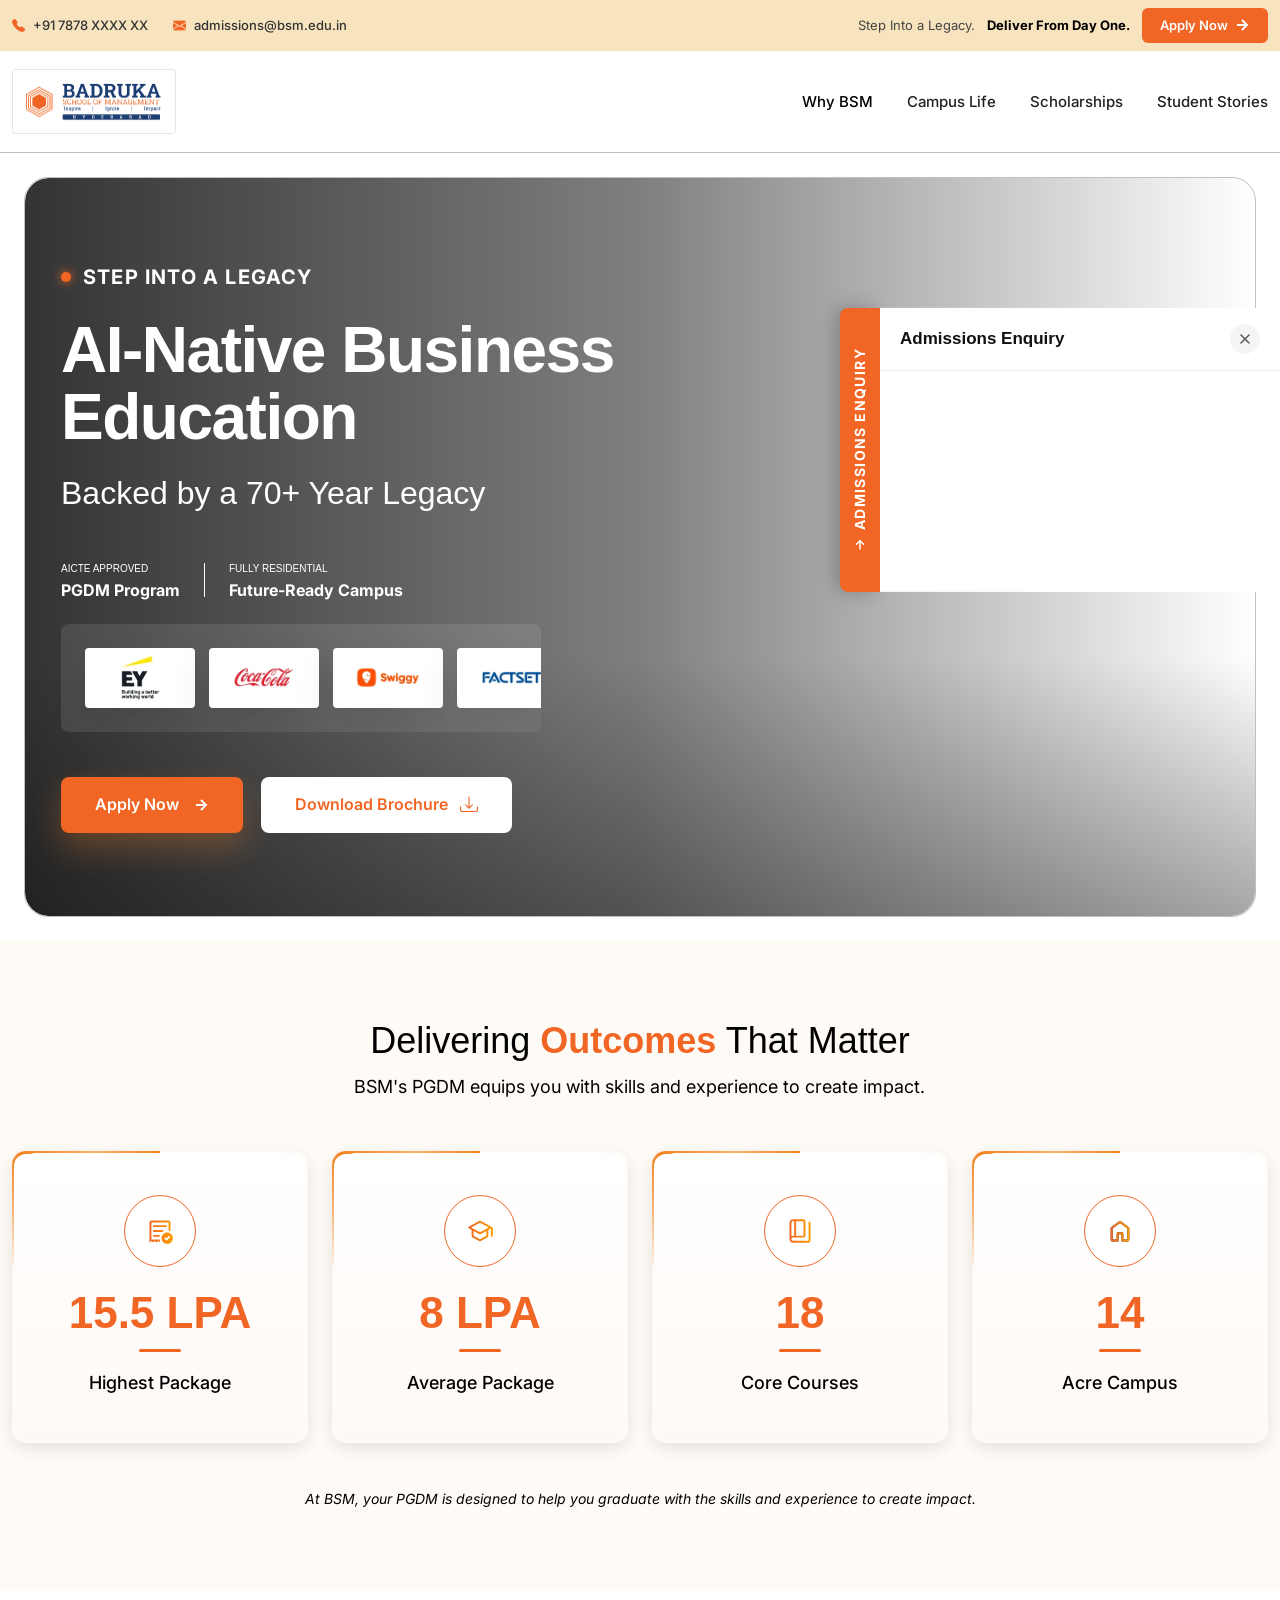
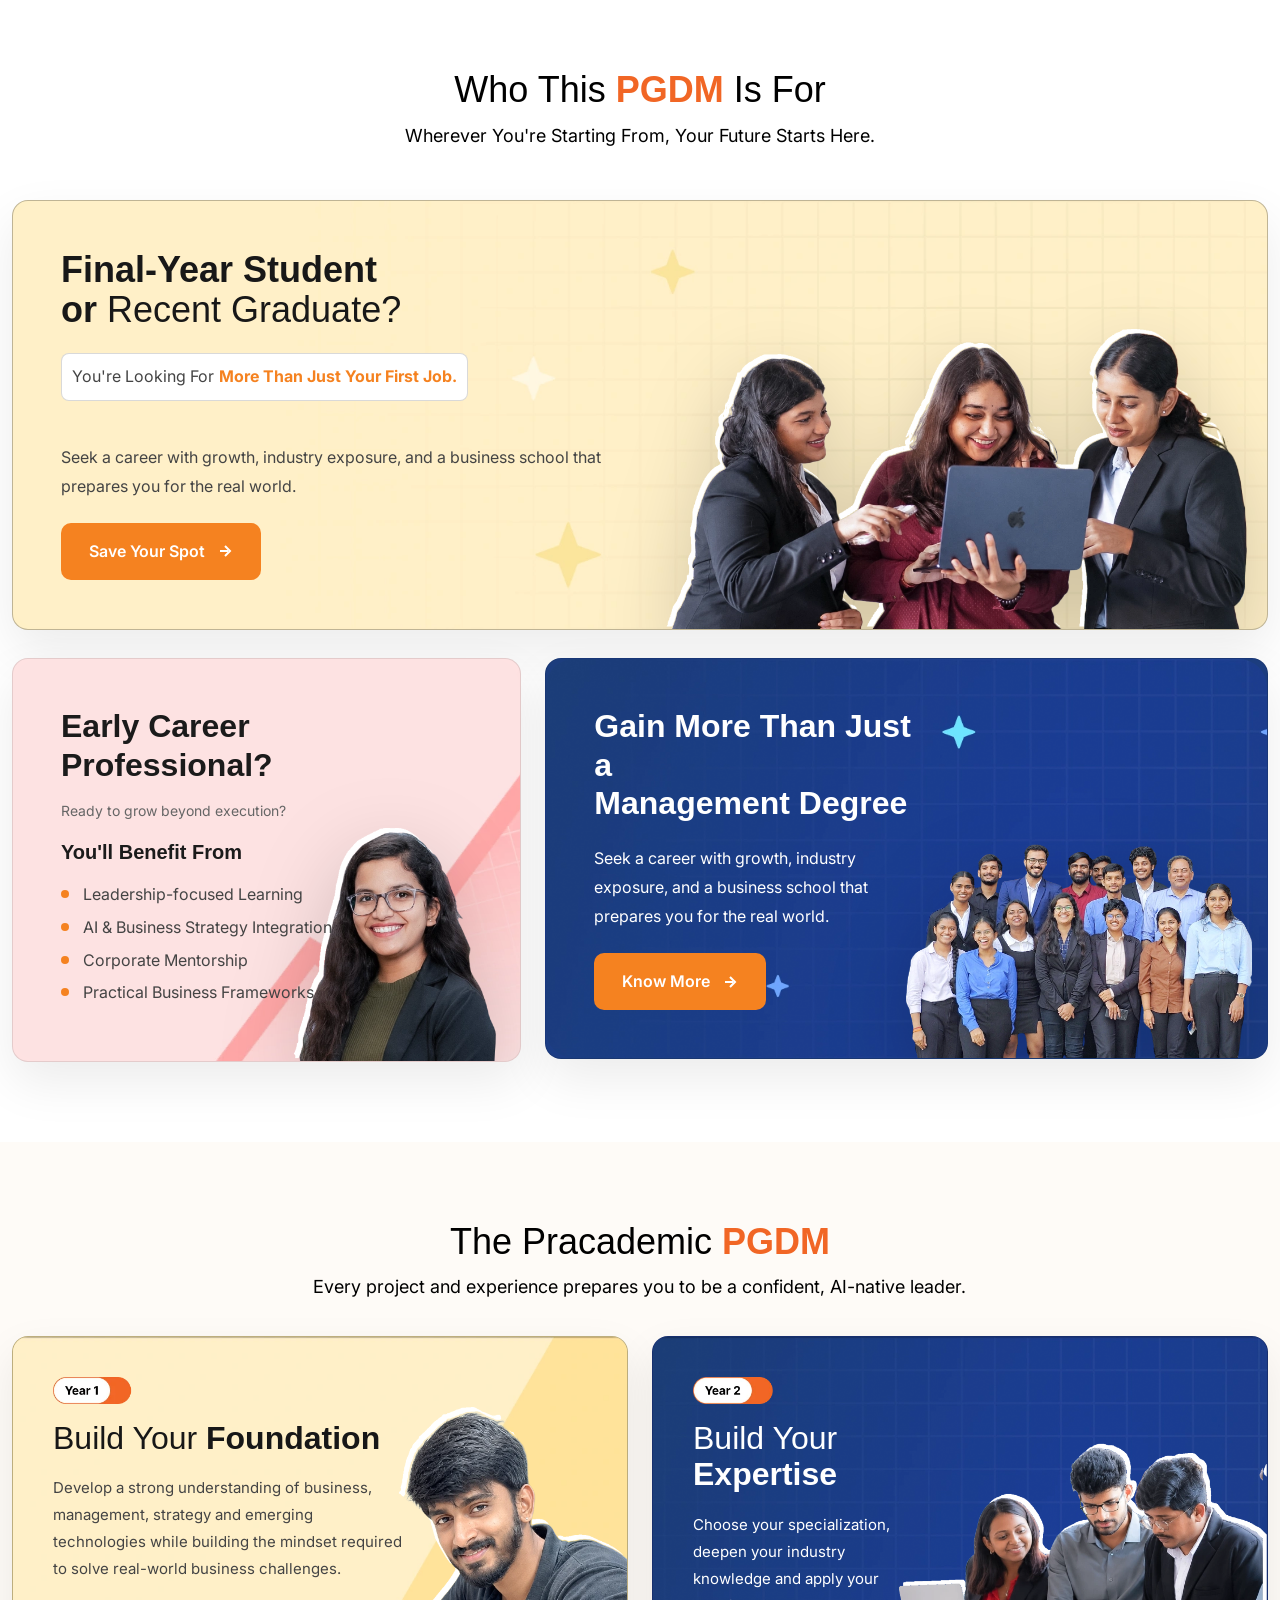
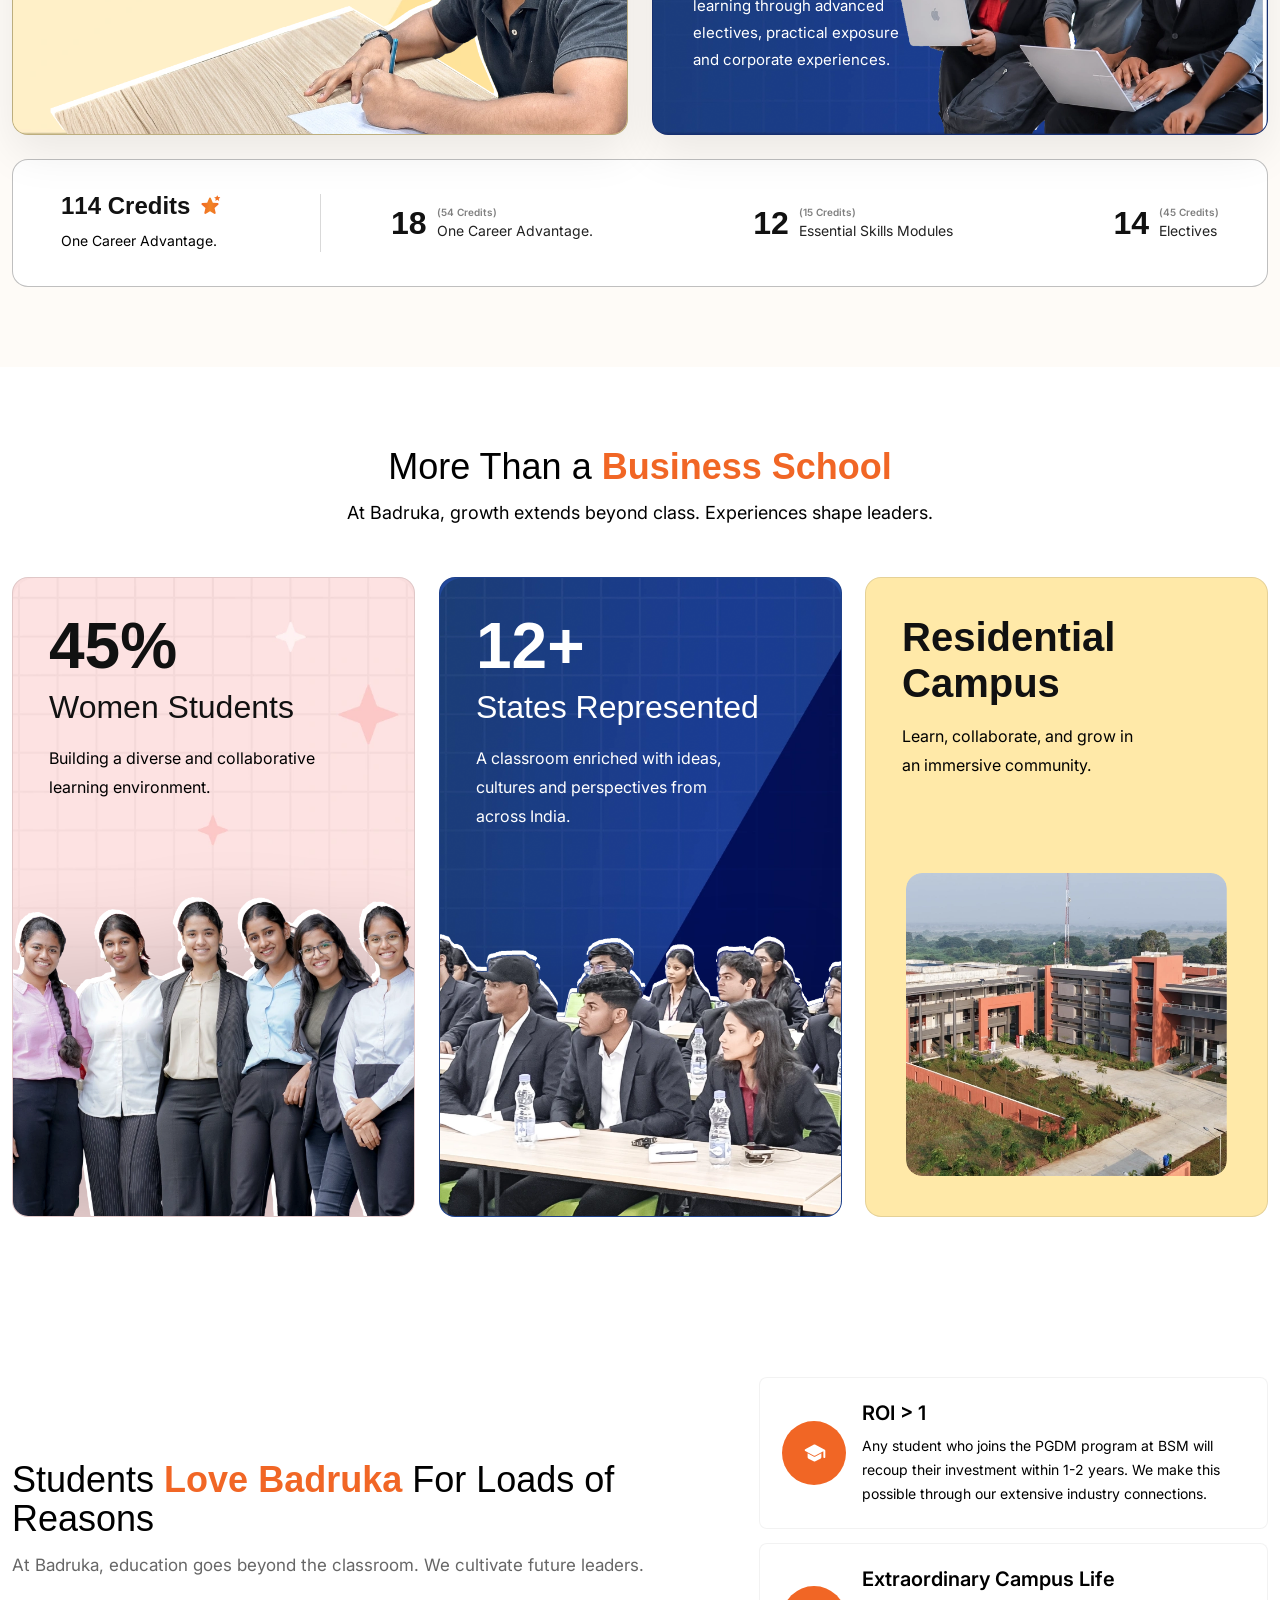
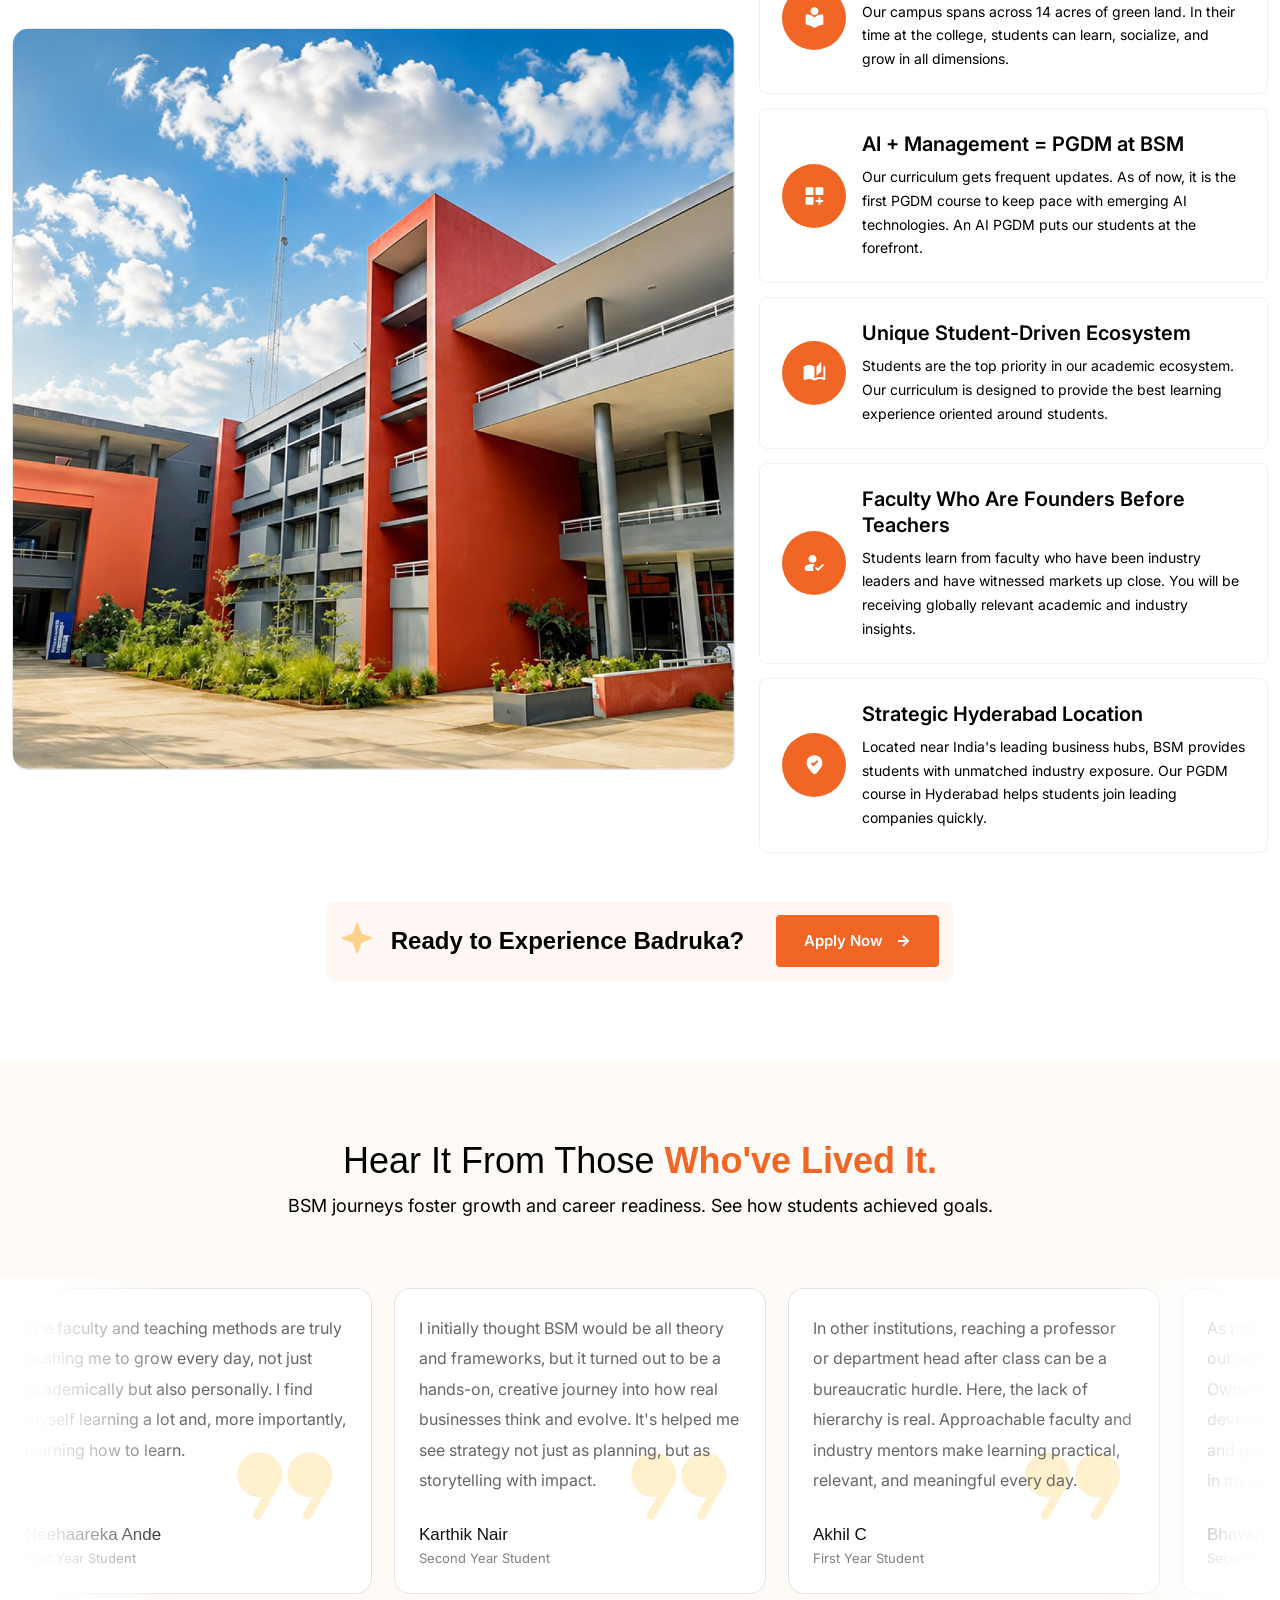
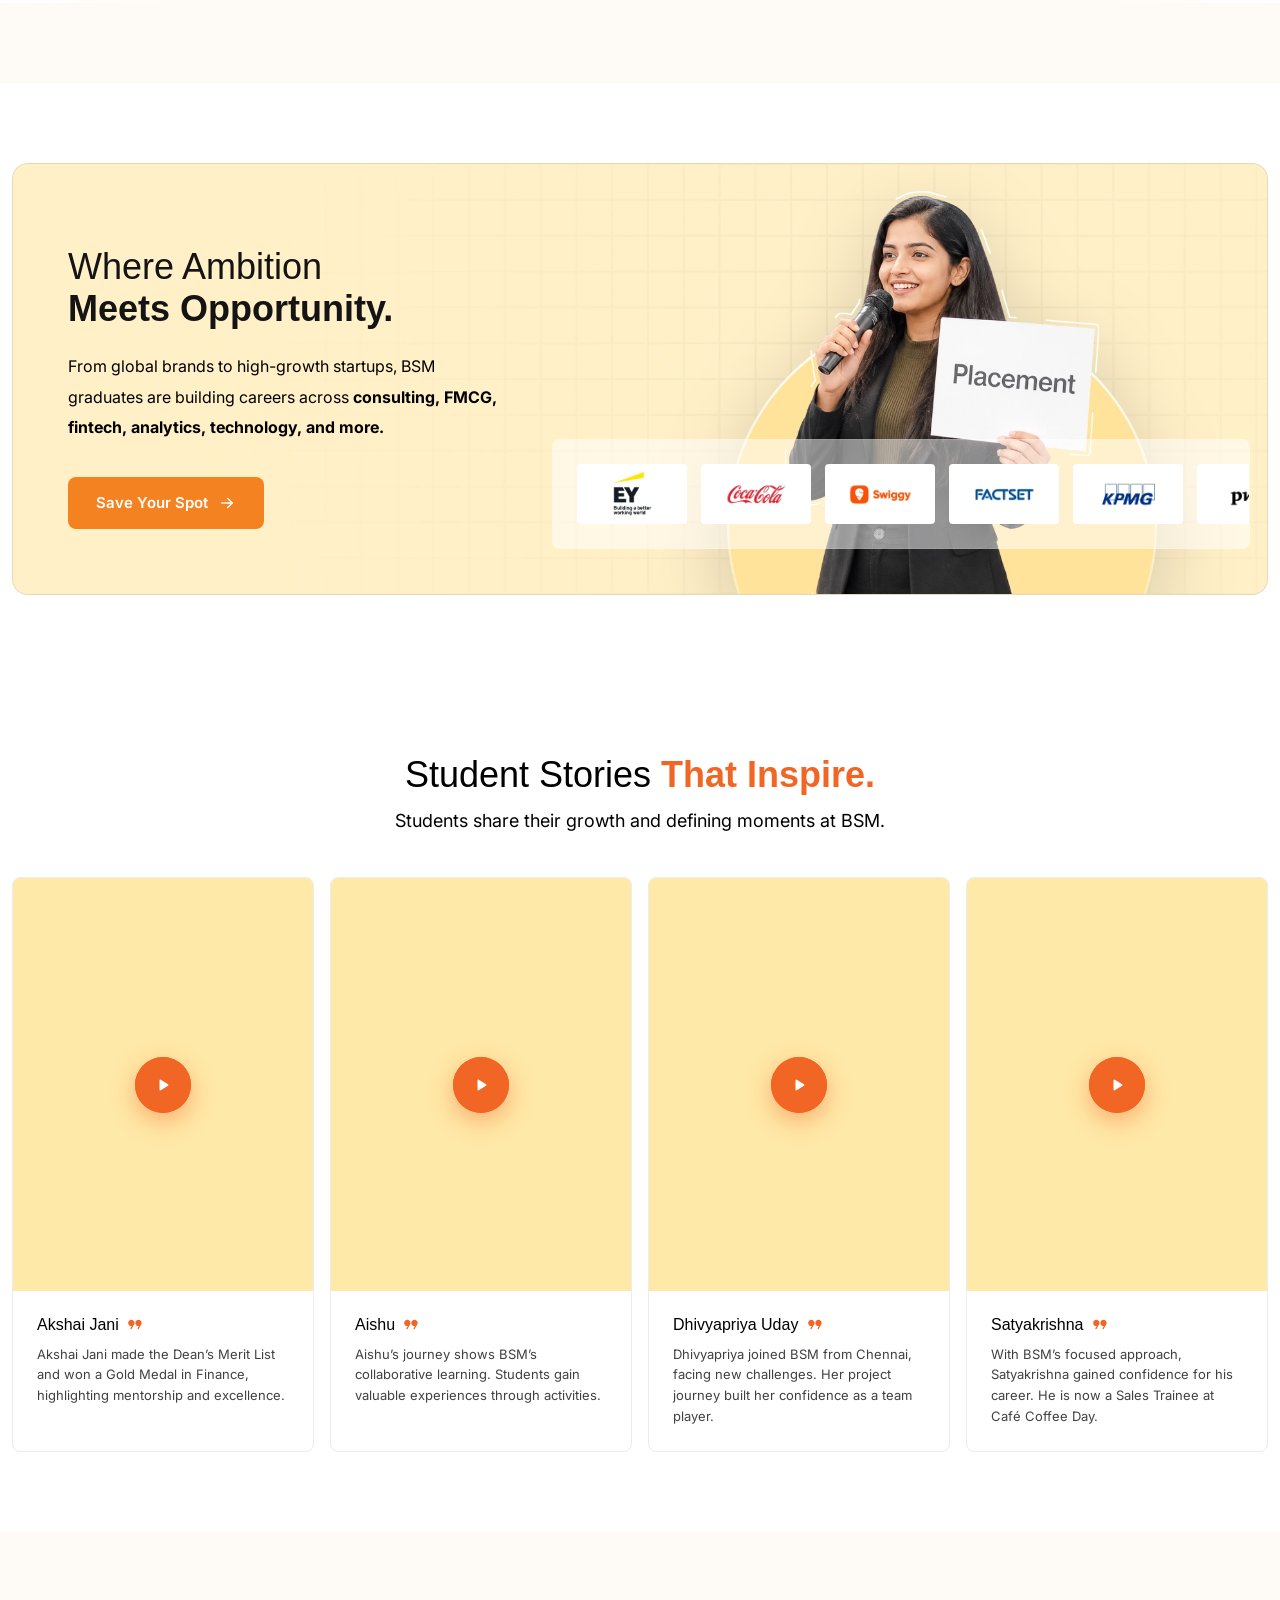
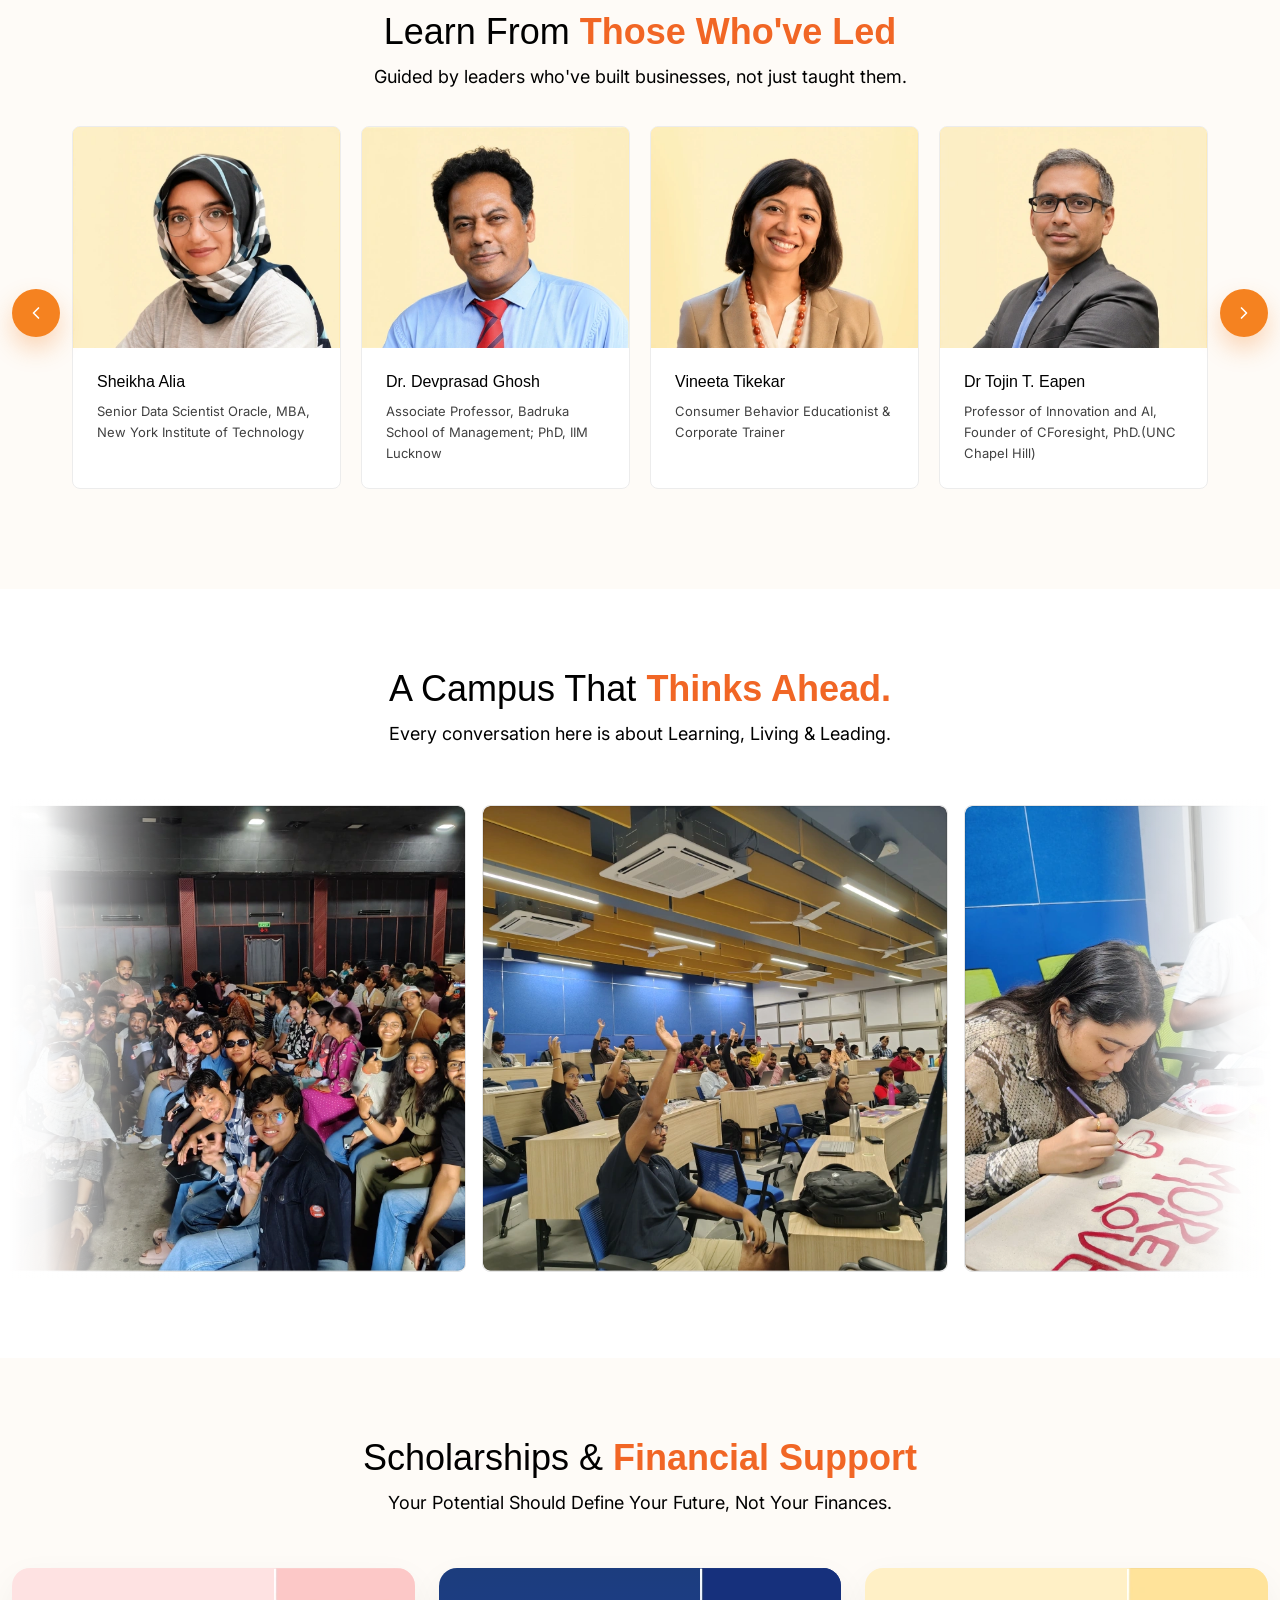
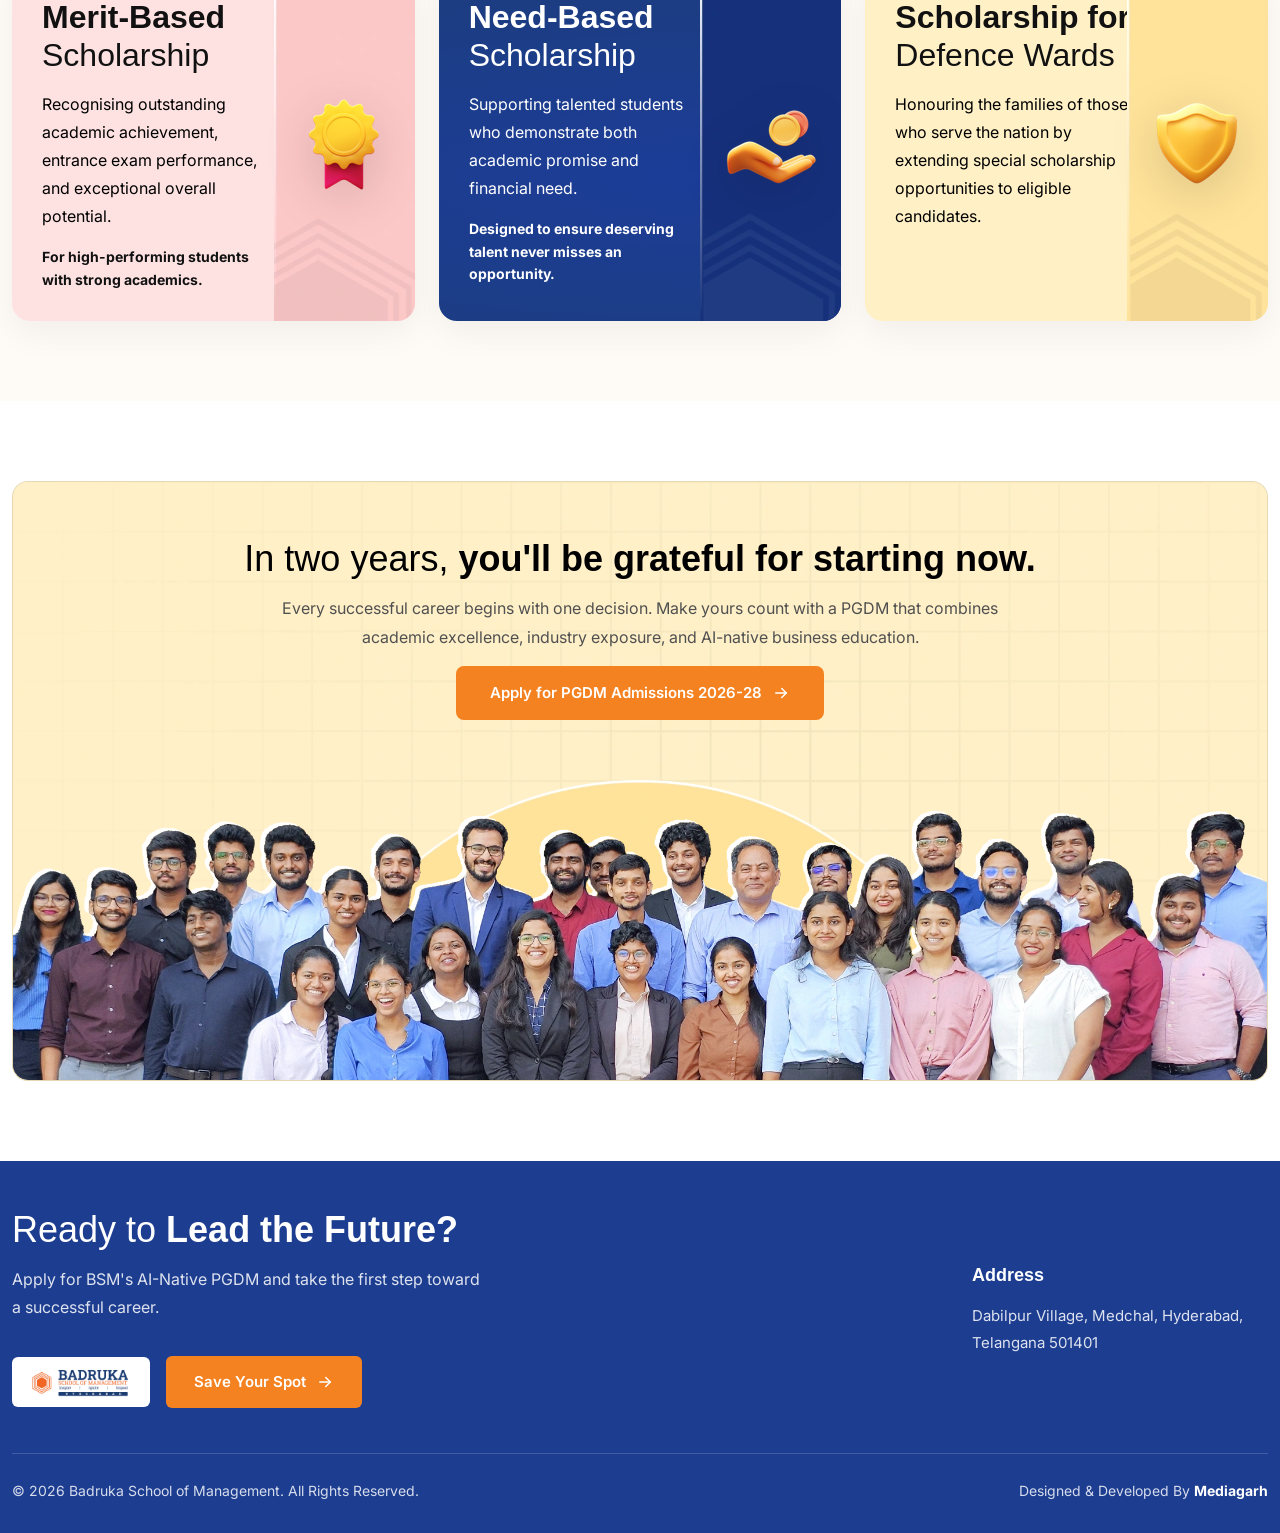
==== index.html @ 08238d1d "add youtube thumbnail" ====
<!doctype html>
<html lang="en">
  <head>
    <meta charset="UTF-8" />
    <meta name="viewport" content="width=device-width, initial-scale=1.0" />
    <title>Badruka - School of Management LP</title>
    <link rel="icon" href="images/favicon.webp" sizes="32x32" />
    <link rel="preconnect" href="https://fonts.googleapis.com" />
    <link rel="preconnect" href="https://fonts.gstatic.com" crossorigin />
    <link
      href="https://fonts.googleapis.com/css2?family=Inter:wght@300;400;500;600;700;800&display=swap"
      rel="stylesheet"
    />

    <link rel="preload" as="image" href="images/banner-mob.webp" media="(max-width: 767px)" fetchpriority="high" />
    <link rel="preload" as="image" href="images/bsm-logo.webp" fetchpriority="high" />
    <link rel="preload" as="image" href="images/banner-top.webp" media="(min-width: 768px)" fetchpriority="high" />

    <link href="https://api.fontshare.com/v2/css?f[]=satoshi@300,400,500,700,900&display=swap" rel="stylesheet" />
    <link rel="stylesheet" href="https://cdn.jsdelivr.net/npm/bootstrap-icons@1.11.3/font/bootstrap-icons.min.css" />
    <link href="https://cdn.jsdelivr.net/npm/bootstrap@5.3.7/dist/css/bootstrap.min.css" rel="stylesheet" />
    <noscript>
      <link rel="stylesheet" href="https://cdn.jsdelivr.net/npm/bootstrap@5.3.3/dist/css/bootstrap.min.css" />
    </noscript>
    <link rel="stylesheet" href="https://cdn.jsdelivr.net/npm/swiper@11/swiper-bundle.min.css" />
    <link rel="stylesheet" href="css/style.css" />

    <script defer>
      // Load scripts on interaction
      function load3rdPartyScripts() {
        if (window._scriptsLoaded) return;
        window._scriptsLoaded = true;

        // GTM
        const gtm = document.createElement('script');
        gtm.src = 'https://www.googletagmanager.com/gtm.js?id=GTM-KKS7F6DF';
        gtm.async = true;
        document.body.appendChild(gtm);

        // NoPaperForms
        const npf = document.createElement('script');
        npf.src = 'https://widgets.in6.nopaperforms.com/emwgts.js';
        npf.async = true;
        document.body.appendChild(npf);

        // Show form wrapper after scripts
        const form = document.getElementById('slideForm');
        if (form) form.style.display = 'block';
      }

      ['scroll', 'click', 'touchstart'].forEach((ev) => {
        window.addEventListener(ev, load3rdPartyScripts, { once: true, passive: true });
      });

      // Show download button after 5% scroll
      window.addEventListener('scroll', () => {
        const btn = document.getElementById('downloadBrochure');
        if (!btn) return;
        const scrolled = (window.scrollY / (document.documentElement.scrollHeight - window.innerHeight)) * 100;
        btn.style.display = scrolled > 5 ? 'block' : 'none';
      });
    </script>

    <!--DTC-->
    <script type="text/javascript">
      var npf_d = 'https://application.bsm.edu.in';
      var npf_c = '6294';
      var npf_m = '1';
      var s = document.createElement('script');
      s.type = 'text/javascript';
      s.async = true;
      s.src = 'https://track.nopaperforms.com/js/track.js';
      document.body.appendChild(s);
    </script>

    <!--Bing-->
    <script>
      (function (w, d, t, r, u) {
        var f, n, i;
        ((w[u] = w[u] || []),
          (f = function () {
            var o = { ti: '97227936', enableAutoSpaTracking: true };
            ((o.q = w[u]), (w[u] = new UET(o)), w[u].push('pageLoad'));
          }),
          (n = d.createElement(t)),
          (n.src = r),
          (n.async = 1),
          (n.onload = n.onreadystatechange =
            function () {
              var s = this.readyState;
              (s && s !== 'loaded' && s !== 'complete') || (f(), (n.onload = n.onreadystatechange = null));
            }),
          (i = d.getElementsByTagName(t)[0]),
          i.parentNode.insertBefore(n, i));
      })(window, document, 'script', '//bat.bing.com/bat.js', 'uetq');
    </script>

    <!-- Google Tag Manager -->
    <script>
      (function (w, d, s, l, i) {
        w[l] = w[l] || [];
        w[l].push({ 'gtm.start': new Date().getTime(), event: 'gtm.js' });
        var f = d.getElementsByTagName(s)[0],
          j = d.createElement(s),
          dl = l != 'dataLayer' ? '&l=' + l : '';
        j.async = true;
        j.src = 'https://www.googletagmanager.com/gtm.js?id=' + i + dl;
        f.parentNode.insertBefore(j, f);
      })(window, document, 'script', 'dataLayer', 'GTM-KKS7F6DF');
    </script>
    <!-- End Google Tag Manager -->

    <!-- Google tag (gtag.js) -->
    <script async src="https://www.googletagmanager.com/gtag/js?id=AW-16741304463"></script>

    <script>
      window.dataLayer = window.dataLayer || [];
      function gtag() {
        dataLayer.push(arguments);
      }
      gtag('js', new Date());

      gtag('config', 'AW-16741304463');
    </script>

    <!-- Meta Pixel Code -->
    <script>
      !(function (f, b, e, v, n, t, s) {
        if (f.fbq) return;
        n = f.fbq = function () {
          n.callMethod ? n.callMethod.apply(n, arguments) : n.queue.push(arguments);
        };
        if (!f._fbq) f._fbq = n;
        n.push = n;
        n.loaded = !0;
        n.version = '2.0';
        n.queue = [];
        t = b.createElement(e);
        t.async = !0;
        t.src = v;
        s = b.getElementsByTagName(e)[0];
        s.parentNode.insertBefore(t, s);
      })(window, document, 'script', 'https://connect.facebook.net/en_US/fbevents.js');
      fbq('init', '2119251019020776');
      fbq('track', 'PageView');
    </script>
    <noscript
      ><img
        height="1"
        width="1"
        style="display: none"
        src="https://www.facebook.com/tr?id=2119251019020776&ev=PageView&noscript=1"
    /></noscript>
    <!-- End Meta Pixel Code -->
  </head>
  <body>
    <!-- Google Tag Manager (noscript) -->
    <noscript
      ><iframe
        src="https://www.googletagmanager.com/ns.html?id=GTM-KKS7F6DF"
        height="0"
        width="0"
        style="display: none; visibility: hidden"
      ></iframe
    ></noscript>
    <!-- End Google Tag Manager (noscript) -->
    <div class="top-bar">
      <div class="container">
        <div class="row align-items-center">
          <div class="col-lg-4">
            <div class="top-contact d-flex align-items-center">
              <a href="#" class="d-flex align-items-center">
                <i class="bi bi-telephone-fill"></i>
                +91 7878 XXXX XX
              </a>
              <a href="mailto:admissions@bsm.edu.in" class="d-flex align-items-center">
                <i class="bi bi-envelope-fill"></i>
                admissions@bsm.edu.in
              </a>
            </div>
          </div>
          <div class="col-lg-8">
            <div class="top-right d-flex justify-content-end align-items-center">
              <span>Step Into a Legacy.</span>
              <strong>Deliver From Day One.</strong>
              <a href="#heroFormCol" class="apply-btn-sm d-inline-flex align-items-center" data-enq-trigger>
                Apply Now
                <svg width="18" class="ms-1" height="18" fill="none" stroke="currentColor" stroke-width="2">
                  <path d="M5 9h8"></path>
                  <path d="M10 4l5 5-5 5"></path>
                </svg>
              </a>
            </div>
          </div>
        </div>
      </div>
    </div>
    <nav class="navbar navbar-expand-lg main-navbar">
      <div class="container">
        <a class="navbar-brand mx-lg-0 mx-auto" href="#">
          <img src="images/header-logo.png" class="img-fluid" alt="Logo" />
        </a>
        <div class="collapse navbar-collapse" id="navbar">
          <ul class="navbar-nav ms-auto">
            <li class="nav-item">
              <a class="nav-link active" href="#why-bsm">Why BSM</a>
            </li>
            <li class="nav-item">
              <a class="nav-link" href="#campus-life">Campus Life</a>
            </li>
            <li class="nav-item">
              <a class="nav-link" href="#scholarships">Scholarships</a>
            </li>
            <li class="nav-item">
              <a class="nav-link" href="#student-stories">Student Stories</a>
            </li>
          </ul>
        </div>
      </div>
    </nav>
    <section class="p-lg-4 p-2">
      <div class="hero-section" id="enq-form-anchor">
        <video autoplay muted loop playsinline>
          <source src="images/badruka-lp-hero-video.mkv" type="video/mp4" />
        </video>
        <div class="hero-overlay"></div>
        <div class="container position-relative">
          <div class="row align-items-center hero-row">
            <div class="col-xl-6 col-lg-7">
              <div class="hero-content">
                <span class="hero-tag">
                  <span class="dot"></span>
                  STEP INTO A LEGACY
                </span>
                <h1>AI-Native Business Education</h1>
                <p>Backed by a 70+ Year Legacy</p>
                <div class="d-flex align-items-center mb-4 aicte-wrapper" style="gap: 24px">
                  <div class="aicte-approved">
                    <span>AICTE APPROVED</span>
                    <p>PGDM Program</p>
                  </div>
                  <div class="vertical-line"></div>
                  <div class="aicte-approved">
                    <span>FULLY RESIDENTIAL</span>
                    <p>Future-Ready Campus</p>
                  </div>
                </div>
                <div class="accreditation marquee">
                  <div class="marquee-content">
                    <div class="logo-card d-flex align-items-center justify-content-center">
                      <img src="images/Logo-1.webp" alt="" />
                    </div>
                    <div class="logo-card d-flex align-items-center justify-content-center">
                      <img src="images/Logo-2.webp" alt="" />
                    </div>
                    <div class="logo-card d-flex align-items-center justify-content-center">
                      <img src="images/Logo-3.webp" alt="" />
                    </div>
                    <div class="logo-card d-flex align-items-center justify-content-center">
                      <img src="images/Logo-4.webp" alt="" />
                    </div>
                    <div class="logo-card d-flex align-items-center justify-content-center">
                      <img src="images/Logo-5.webp" alt="" />
                    </div>
                    <div class="logo-card d-flex align-items-center justify-content-center">
                      <img src="images/Logo-6.webp" alt="" />
                    </div>
                    <div class="logo-card d-flex align-items-center justify-content-center">
                      <img src="images/Logo-1.webp" alt="" />
                    </div>
                    <div class="logo-card d-flex align-items-center justify-content-center">
                      <img src="images/Logo-2.webp" alt="" />
                    </div>
                    <div class="logo-card d-flex align-items-center justify-content-center">
                      <img src="images/Logo-3.webp" alt="" />
                    </div>
                    <div class="logo-card d-flex align-items-center justify-content-center">
                      <img src="images/Logo-4.webp" alt="" />
                    </div>
                    <div class="logo-card d-flex align-items-center justify-content-center">
                      <img src="images/Logo-5.webp" alt="" />
                    </div>
                    <div class="logo-card d-flex align-items-center justify-content-center">
                      <img src="images/Logo-6.webp" alt="" />
                    </div>
                  </div>
                </div>
                <div class="hero-buttons d-flex flex-wrap">
                  <a href="#" class="btn-primary-custom d-inline-flex align-items-center" data-enq-trigger>
                    Apply Now
                    <svg width="18" height="18" fill="none" stroke="currentColor" stroke-width="2">
                      <path d="M5 9h8"></path>
                      <path d="M10 4l5 5-5 5"></path>
                    </svg>
                  </a>
                  <a href="#" class="btn-secondary-custom d-inline-flex align-items-center" id="openBrochurePopup">
                    Download Brochure
                    <i class="bi bi-download"></i>
                  </a>
                </div>
              </div>
            </div>

            <!-- Inline enquiry form — visible on desktop (lg+), stacks below on mobile -->
            <div id="heroFormCol"></div>
            <div class="col-xl-5 col-lg-5 offset-xl-1 hero-form-col">
              <div class="hero-form-card">
                <div class="hero-form-header">
                  <h3>Admissions Enquiry</h3>
                  <p>Take the first step — fill in your details below.</p>
                </div>
                <div class="hero-form-body" id="heroFormBody">
                  <div class="npf_wgts" data-height="500px" data-w="2c523b7f72c9ddba16bab6282227217b"></div>
                </div>
              </div>
            </div>
          </div>
        </div>
      </div>
    </section>
    <section class="outcomes-section" id="why-bsm">
      <div class="container">
        <!-- Heading -->
        <div class="row justify-content-center">
          <div class="col-lg-8 text-center">
            <h2 class="section-title">
              Delivering
              <span>Outcomes</span>
              That Matter
            </h2>
            <p class="section-desc">BSM's PGDM equips you with skills and experience to create impact.</p>
          </div>
        </div>
        <!-- Cards -->
        <div class="row gy-4 justify-content-center mt-4">
          <!-- Card 1 -->
          <div class="col-xl-3 col-lg-3 col-md-6">
            <div class="outcome-card">
              <div class="animated-border"></div>
              <div class="card-content">
                <div class="icon-box d-flex justify-content-center align-items-center">
                  <img src="images/order_approve.svg" alt="Package" />
                </div>
                <h3>
                  15.5
                  <span>LPA</span>
                </h3>
                <div class="divider"></div>
                <p>Highest Package</p>
              </div>
            </div>
          </div>

          <!-- Card 2 -->

          <div class="col-xl-3 col-lg-3 col-md-6">
            <div class="outcome-card">
              <div class="animated-border"></div>
              <div class="card-content">
                <div class="icon-box d-flex justify-content-center align-items-center">
                  <img src="images/school.svg" alt="Average" />
                </div>
                <h3>
                  8
                  <span>LPA</span>
                </h3>
                <div class="divider"></div>
                <p>Average Package</p>
              </div>
            </div>
          </div>

          <!-- Card 3 -->

          <div class="col-xl-3 col-lg-3 col-md-6">
            <div class="outcome-card">
              <div class="animated-border"></div>
              <div class="card-content">
                <div class="icon-box d-flex justify-content-center align-items-center">
                  <img src="images/book_icon.svg" alt="Courses" />
                </div>
                <h3>18</h3>
                <div class="divider"></div>
                <p>Core Courses</p>
              </div>
            </div>
          </div>

          <!-- Card 4 -->

          <div class="col-xl-3 col-lg-3 col-md-6">
            <div class="outcome-card">
              <div class="animated-border"></div>
              <div class="card-content">
                <div class="icon-box d-flex justify-content-center align-items-center">
                  <img src="images/home-2.svg" alt="Internship" />
                </div>
                <h3>14</h3>
                <div class="divider"></div>
                <p>Acre Campus</p>
              </div>
            </div>
          </div>
        </div>

        <!-- Bottom Text -->

        <div class="row">
          <div class="col-12">
            <p class="bottom-note text-center">
              At BSM, your PGDM is designed to help you graduate with the skills and experience to create impact.
            </p>
          </div>
        </div>
      </div>
    </section>
    <section class="pgdm-audience-section">
      <div class="container">
        <!-- Heading -->

        <div class="row justify-content-center mb-5">
          <div class="col-lg-8 text-center">
            <h2 class="section-title">Who This <span>PGDM</span> Is For</h2>
            <p class="section-desc">Wherever You're Starting From, Your Future Starts Here.</p>
          </div>
        </div>
        <div class="row">
          <div class="col-12">
            <div class="pgdm-card pgdm-card-yellow">
              <!-- Background Image -->
              <div class="pgdm-card-bg">
                <img src="images/bg-image-1.webp" alt="Background" />
              </div>
              <div class="pgdm-content">
                <h3>
                  Final-Year Student
                  <span><b>or</b> Recent Graduate?</span>
                </h3>
                <div class="pgdm-highlight">
                  You're Looking For
                  <strong> More Than Just Your First Job. </strong>
                </div>

                <p>
                  Seek a career with growth, industry exposure, and a business school that prepares you for the real
                  world.
                </p>

                <a href="#heroFormCol" class="pgdm-btn d-inline-flex align-items-center" data-enq-trigger>
                  Save Your Spot
                  <svg width="18" height="18" fill="none" stroke="currentColor" stroke-width="2">
                    <path d="M5 9h8"></path>
                    <path d="M10 4l5 5-5 5"></path>
                  </svg>
                </a>
              </div>
              <div class="pgdm-student">
                <img src="images/students-1.webp" alt="Students" />
              </div>
            </div>
          </div>
        </div>
        <div class="row g-4 mt-1">
          <div class="col-lg-5">
            <div class="pgdm-card pgdm-card-pink">
              <div class="pgdm-card-bg">
                <img src="images/bg-image-2.webp" alt="" />
              </div>
              <div class="pgdm-content card-2-content">
                <h4>Early Career Professional?</h4>
                <small> Ready to grow beyond execution? </small>
                <h5>You'll Benefit From</h5>
                <ul>
                  <li>Leadership-focused Learning</li>
                  <li>AI & Business Strategy Integration</li>
                  <li>Corporate Mentorship</li>
                  <li>Practical Business Frameworks</li>
                </ul>
              </div>
              <div class="pgdm-student">
                <img src="images/students-2.webp" alt="" />
              </div>
            </div>
          </div>
          <div class="col-lg-7">
            <div class="pgdm-card pgdm-card-blue">
              <div class="pgdm-card-bg">
                <img src="images/bg-image-3.webp" alt="" />
              </div>
              <div class="pgdm-content text-white card-2-content">
                <h4>
                  Gain More Than Just a
                  <span> Management Degree </span>
                </h4>
                <p>
                  Seek a career with growth, industry exposure, and a business school that prepares you for the real
                  world.
                </p>

                <a href="#heroFormCol" class="pgdm-btn d-inline-flex align-items-center" data-enq-trigger>
                  Know More
                  <svg width="18" height="18" fill="none" stroke="currentColor" stroke-width="2">
                    <path d="M5 9h8"></path>
                    <path d="M10 4l5 5-5 5"></path>
                  </svg>
                </a>
              </div>
              <div class="pgdm-student">
                <img src="images/students-3.webp" alt="" />
              </div>
            </div>
          </div>
        </div>
      </div>
    </section>
    <section class="curriculum-section" style="background: #fefbf7">
      <div class="container">
        <div class="row justify-content-center">
          <div class="col-lg-8 text-center">
            <h2 class="section-title">
              The Pracademic
              <span>PGDM</span>
            </h2>
            <p class="section-desc">Every project and experience prepares you to be a confident, AI-native leader.</p>
          </div>
        </div>
        <div class="row g-4 mt-2">
          <div class="col-lg-6">
            <div class="curriculum-card curriculum-card-yellow">
              <div class="curriculum-bg">
                <img src="images/card-img-1.webp" alt="Year 1 Background" />
              </div>
              <div class="curriculum-content">
                <img
                  src="images/year-tag-1.webp"
                  alt="Year 2 Background"
                  class="img-fluid mb-3"
                  style="max-width: 80px"
                />

                <h3>Build Your <span> Foundation</span></h3>
                <p>
                  Develop a strong understanding of business, management, strategy and emerging technologies while
                  building the mindset required to solve real-world business challenges.
                </p>
              </div>
              <div class="curriculum-image curriculum-image-1">
                <img src="images/stundens-5.webp" alt="Year 1 Student" />
              </div>
            </div>
          </div>
          <div class="col-lg-6">
            <div class="curriculum-card curriculum-card-blue">
              <div class="curriculum-bg">
                <img src="images/card-img-2.webp" alt="Year 2 Background" />
              </div>
              <div class="curriculum-content text-white white-content-box">
                <img
                  src="images/year-tag-2.webp"
                  alt="Year 2 Background"
                  class="img-fluid mb-3"
                  style="max-width: 80px"
                />
                <h3>Build Your <span> Expertise </span></h3>
                <p>
                  Choose your specialization, deepen your industry knowledge and apply your learning through advanced
                  electives, practical exposure and corporate experiences.
                </p>
              </div>
              <div class="curriculum-image curriculum-image-2">
                <img src="images/stundens-4.webp" alt="Year 2 Students" />
              </div>
            </div>
          </div>
        </div>
        <div class="row justify-content-center mt-4">
          <div class="col-12">
            <div class="curriculum-status-box justify-content-between">
              <div class="total-credits-box">
                <h3>114 Credits <img src="images/stars_2.svg" /></h3>
                <span class="d-block"> One Career Advantage. </span>
              </div>
              <div class="other-stats-info d-flex">
                <div class="d-flex">
                  <div>18</div>
                  <div>
                    <h4>(54 Credits)</h4>
                    <span>One Career Advantage.</span>
                  </div>
                </div>
                <div class="d-flex">
                  <div>12</div>
                  <div>
                    <h4>(15 Credits)</h4>
                    <span>Essential Skills Modules</span>
                  </div>
                </div>
                <div class="d-flex">
                  <div>14</div>
                  <div>
                    <h4>(45 Credits)</h4>
                    <span>Electives</span>
                  </div>
                </div>
              </div>
            </div>
          </div>
        </div>
      </div>
    </section>
    <section class="bsm-campus-section" id="campus-life">
      <div class="container">
        <div class="row justify-content-center">
          <div class="col-lg-8 text-center">
            <h2 class="section-title">
              More Than a
              <span>Business School</span>
            </h2>
            <p class="section-desc">At Badruka, growth extends beyond class. Experiences shape leaders.</p>
          </div>
        </div>
        <div class="row g-4 mt-4">
          <div class="col-xl-4 col-lg-6">
            <div class="bsm-campus-card bsm-campus-card-pink">
              <div class="bsm-campus-bg">
                <img src="images/card-bg-10.webp" alt="Background" />
              </div>
              <div class="bsm-campus-content">
                <h3>45%</h3>
                <h4>Women Students</h4>
                <p>Building a diverse and collaborative learning environment.</p>
              </div>
              <div class="bsm-campus-student">
                <img src="images/card-img-11.webp" alt="Women Students" />
              </div>
            </div>
          </div>
          <div class="col-xl-4 col-lg-6">
            <div class="bsm-campus-card bsm-campus-card-blue">
              <div class="bsm-campus-bg">
                <img src="images/card-bg-12.webp" alt="Background" />
              </div>
              <div class="bsm-campus-content">
                <h3>12+</h3>
                <h4>States Represented</h4>
                <p>A classroom enriched with ideas, cultures and perspectives from across India.</p>
              </div>
              <div class="bsm-campus-student">
                <img src="images/card-img-12.webp" alt="Students" />
              </div>
            </div>
          </div>
          <div class="col-xl-4 col-lg-12">
            <div class="bsm-campus-card bsm-campus-campus">
              <div class="bsm-campus-content">
                <h3 class="campus-heading mb-3">
                  Residential
                  <br />
                  Campus
                </h3>
                <p>Learn, collaborate, and grow in an immersive community.</p>
              </div>
              <div class="bsm-campus-image">
                <img src="images/card-img-13.webp" alt="Residential Campus" class="campus-slide active" />
                <img src="images/residentials-img-2.webp" alt="Residential Campus" class="campus-slide" />
                <img src="images/residentials-img-3.webp" alt="Residential Campus" class="campus-slide" />
              </div>
            </div>
          </div>
        </div>
      </div>
    </section>
    <section class="slb-section section-padding">
      <div class="container">
        <div class="row align-items-center g-4">
          <!-- Left col: heading + image -->
          <div class="col-lg-7">
            <h2 class="section-title mb-2">Students <span>Love Badruka</span> For Loads of Reasons</h2>
            <p class="slb-subtitle">At Badruka, education goes beyond the classroom. We cultivate future leaders.</p>
            <div class="slb-main-image">
              <img src="images/reasons-imge.webp" alt="Badruka Campus" />
            </div>
          </div>

          <!-- Right col: reasons list -->
          <div class="col-lg-5">
            <ul class="slb-list">
              <li class="slb-item">
                <div class="slb-icon">
                  <img src="images/key-icon-1.svg" alt="ROI icon" />
                </div>
                <div class="slb-item-body">
                  <h4>ROI &gt; 1</h4>
                  <p>
                    Any student who joins the PGDM program at BSM will recoup their investment within 1-2 years. We make
                    this possible through our extensive industry connections.
                  </p>
                </div>
              </li>

              <li class="slb-item">
                <div class="slb-icon">
                  <img src="images/key-icon-2.svg" alt="Campus icon" />
                </div>
                <div class="slb-item-body">
                  <h4>Extraordinary Campus Life</h4>
                  <p>
                    Our campus spans across 14 acres of green land. In their time at the college, students can learn,
                    socialize, and grow in all dimensions.
                  </p>
                </div>
              </li>

              <li class="slb-item">
                <div class="slb-icon">
                  <img src="images/key-icon-3.svg" alt="AI icon" />
                </div>
                <div class="slb-item-body">
                  <h4>AI + Management = PGDM at BSM</h4>
                  <p>
                    Our curriculum gets frequent updates. As of now, it is the first PGDM course to keep pace with
                    emerging AI technologies. An AI PGDM puts our students at the forefront.
                  </p>
                </div>
              </li>

              <li class="slb-item">
                <div class="slb-icon">
                  <img src="images/key-icon-4.svg" alt="Ecosystem icon" />
                </div>
                <div class="slb-item-body">
                  <h4>Unique Student-Driven Ecosystem</h4>
                  <p>
                    Students are the top priority in our academic ecosystem. Our curriculum is designed to provide the
                    best learning experience oriented around students.
                  </p>
                </div>
              </li>

              <li class="slb-item">
                <div class="slb-icon">
                  <img src="images/key-icon-5.svg" alt="Faculty icon" />
                </div>
                <div class="slb-item-body">
                  <h4>Faculty Who Are Founders Before Teachers</h4>
                  <p>
                    Students learn from faculty who have been industry leaders and have witnessed markets up close. You
                    will be receiving globally relevant academic and industry insights.
                  </p>
                </div>
              </li>

              <li class="slb-item">
                <div class="slb-icon">
                  <img src="images/key-icon-6.svg" alt="Location icon" />
                </div>
                <div class="slb-item-body">
                  <h4>Strategic Hyderabad Location</h4>
                  <p>
                    Located near India's leading business hubs, BSM provides students with unmatched industry exposure.
                    Our PGDM course in Hyderabad helps students join leading companies quickly.
                  </p>
                </div>
              </li>
            </ul>
          </div>
        </div>

        <!-- Bottom CTA bar -->
        <div class="mt-5 text-center">
          <div class="slb-cta-inner">
            <div class="d-flex gap-sm-3 gap-2 mb-sm-0 mb-2">
              <span class="slb-cta-star">
                <img src="images/star-icon-1.svg" alt="Location icon" />
              </span>
              <p class="slb-cta-text">Ready to Experience Badruka?</p>
            </div>
            <a href="#heroFormCol" class="slb-cta-btn rounded-1" data-enq-trigger>
              Apply Now
              <svg width="18" height="18" fill="none" stroke="currentColor" stroke-width="2">
                <path d="M5 9h8"></path>
                <path d="M10 4l5 5-5 5"></path>
              </svg>
            </a>
          </div>
        </div>
      </div>
    </section>
    <section class="bsm-testimonial-section" id="student-stories" style="background: #fefbf7">
      <div class="container">
        <div class="row justify-content-center">
          <div class="col-xl-7 col-lg-8 text-center">
            <h2 class="section-title">
              Hear It From Those
              <span>Who've Lived It.</span>
            </h2>
            <p class="section-desc">
              BSM journeys foster growth and career readiness. See how students achieved goals.
            </p>
          </div>
        </div>
      </div>
      <div class="bsm-testimonial-slider">
        <div class="bsm-left-shadow"></div>
        <div class="bsm-right-shadow"></div>
        <div class="bsm-testimonial-track">
          <div class="bsm-testimonial-card">
            <div class="bsm-quote-icon">
              <img src="images/quote.webp" alt="" />
            </div>
            <p>
              The faculty and teaching methods are truly pushing me to grow every day, not just academically but also
              personally. I find myself learning a lot and, more importantly, learning how to learn.
            </p>
            <div class="bsm-user d-flex align-items-center">
              <!-- <img src="images/user-img-1.webp" alt="" /> -->
              <div>
                <h4>Neehaareka Ande</h4>
                <span>First Year Student</span>
              </div>
            </div>
          </div>
          <div class="bsm-testimonial-card">
            <div class="bsm-quote-icon">
              <img src="images/quote.webp" alt="" />
            </div>
            <p>
              I initially thought BSM would be all theory and frameworks, but it turned out to be a hands-on, creative
              journey into how real businesses think and evolve. It's helped me see strategy not just as planning, but
              as storytelling with impact.
            </p>
            <div class="bsm-user d-flex align-items-center">
              <!-- <img src="images/user-img-2.webp" alt="" /> -->
              <div>
                <h4>Karthik Nair</h4>
                <span>Second Year Student</span>
              </div>
            </div>
          </div>
          <div class="bsm-testimonial-card">
            <div class="bsm-quote-icon">
              <img src="images/quote.webp" alt="" />
            </div>
            <p>
              In other institutions, reaching a professor or department head after class can be a bureaucratic hurdle.
              Here, the lack of hierarchy is real. Approachable faculty and industry mentors make learning practical,
              relevant, and meaningful every day.
            </p>
            <div class="bsm-user d-flex align-items-center">
              <!-- <img src="images/user-img-3.webp" alt="" />  -->
              <div>
                <h4>Akhil C</h4>
                <span>First Year Student</span>
              </div>
            </div>
          </div>
          <div class="bsm-testimonial-card">
            <div class="bsm-quote-icon">
              <img src="images/quote.webp" alt="" />
            </div>
            <p>
              As part of the founding batch, what stands out most is the feeling of Student Ownership. This focus on
              holistic development—communication, leadership, and personal growth—has been most real in my experience.
            </p>
            <div class="bsm-user d-flex align-items-center">
              <!-- <img src="images/user-img-4.webp" alt="" /> -->
              <div>
                <h4>Bhavana Janga</h4>
                <span>Second Year Student</span>
              </div>
            </div>
          </div>
          <div class="bsm-testimonial-card">
            <div class="bsm-quote-icon">
              <img src="images/quote.webp" alt="" />
            </div>
            <p>
              This hands-on exposure, combined with industry-connected learning, is preparing us for far more than just
              jobs. When I recommend BSM, I highlight the Faculty & Resources first, because they make the learning
              experience truly exceptional.
            </p>
            <div class="bsm-user d-flex align-items-center">
              <!-- <img src="images/user-img-5.webp" alt="" /> -->
              <div>
                <h4>Shruthi V</h4>
                <span>First Year Student</span>
              </div>
            </div>
          </div>
          <div class="bsm-testimonial-card">
            <div class="bsm-quote-icon">
              <img src="images/quote.webp" alt="" />
            </div>
            <p>
              The collaborative projects challenge us to think outside the box and work as a team. The diversity in
              perspectives enriches our discussions and helps us build essential skills for the future.
            </p>
            <div class="bsm-user d-flex align-items-center">
              <!-- <img src="images/user-img-6.webp" alt="" /> -->
              <div>
                <h4>Vikram Singh</h4>
                <span>Third Year Student</span>
              </div>
            </div>
          </div>
          <div class="bsm-testimonial-card">
            <div class="bsm-quote-icon">
              <img src="images/quote.webp" alt="" />
            </div>
            <p>
              The faculty and teaching methods are truly pushing me to grow every day, not just academically but also
              personally. I find myself learning a lot and, more importantly, learning how to learn.
            </p>
            <div class="bsm-user d-flex align-items-center">
              <!-- <img src="images/user-img-1.webp" alt="" /> -->
              <div>
                <h4>Neehaareka Ande</h4>
                <span>First Year Student</span>
              </div>
            </div>
          </div>
          <div class="bsm-testimonial-card">
            <div class="bsm-quote-icon">
              <img src="images/quote.webp" alt="" />
            </div>
            <p>
              I initially thought BSM would be all theory and frameworks, but it turned out to be a hands-on, creative
              journey into how real businesses think and evolve. It's helped me see strategy not just as planning, but
              as storytelling with impact.
            </p>
            <div class="bsm-user d-flex align-items-center">
              <!-- <img src="images/user-img-2.webp" alt="" /> -->
              <div>
                <h4>Karthik Nair</h4>
                <span>Second Year Student</span>
              </div>
            </div>
          </div>
          <div class="bsm-testimonial-card">
            <div class="bsm-quote-icon">
              <img src="images/quote.webp" alt="" />
            </div>
            <p>
              In other institutions, reaching a professor or department head after class can be a bureaucratic hurdle.
              Here, the lack of hierarchy is real. Approachable faculty and industry mentors make learning practical,
              relevant, and meaningful every day.
            </p>
            <div class="bsm-user d-flex align-items-center">
              <!-- <img src="images/user-img-3.webp" alt="" />  -->
              <div>
                <h4>Akhil C</h4>
                <span>First Year Student</span>
              </div>
            </div>
          </div>
          <div class="bsm-testimonial-card">
            <div class="bsm-quote-icon">
              <img src="images/quote.webp" alt="" />
            </div>
            <p>
              As part of the founding batch, what stands out most is the feeling of Student Ownership. This focus on
              holistic development—communication, leadership, and personal growth—has been most real in my experience.
            </p>
            <div class="bsm-user d-flex align-items-center">
              <!-- <img src="images/user-img-4.webp" alt="" /> -->
              <div>
                <h4>Bhavana Janga</h4>
                <span>Second Year Student</span>
              </div>
            </div>
          </div>
          <div class="bsm-testimonial-card">
            <div class="bsm-quote-icon">
              <img src="images/quote.webp" alt="" />
            </div>
            <p>
              This hands-on exposure, combined with industry-connected learning, is preparing us for far more than just
              jobs. When I recommend BSM, I highlight the Faculty & Resources first, because they make the learning
              experience truly exceptional.
            </p>
            <div class="bsm-user d-flex align-items-center">
              <!-- <img src="images/user-img-5.webp" alt="" /> -->
              <div>
                <h4>Shruthi V</h4>
                <span>First Year Student</span>
              </div>
            </div>
          </div>
          <div class="bsm-testimonial-card">
            <div class="bsm-quote-icon">
              <img src="images/quote.webp" alt="" />
            </div>
            <p>
              The collaborative projects challenge us to think outside the box and work as a team. The diversity in
              perspectives enriches our discussions and helps us build essential skills for the future.
            </p>
            <div class="bsm-user d-flex align-items-center">
              <!-- <img src="images/user-img-6.webp" alt="" /> -->
              <div>
                <h4>Vikram Singh</h4>
                <span>Third Year Student</span>
              </div>
            </div>
          </div>
        </div>
      </div>
    </section>
    <section class="career-cta-section">
      <div class="container">
        <div class="row justify-content-center">
          <div class="col-xl-12">
            <div class="career-cta-card">
              <div class="career-cta-bg">
                <img src="images/section-bg-6.webp" alt="Background" />
              </div>
              <div class="row align-items-end g-0 h-100">
                <div class="col-lg-5">
                  <div class="career-cta-content">
                    <h2>
                      Where Ambition
                      <span> Meets Opportunity. </span>
                    </h2>
                    <p>
                      From global brands to high-growth startups, BSM graduates are building careers across
                      <b> consulting, FMCG, fintech, analytics, technology, and more. </b>
                    </p>
                    <a href="#heroFormCol" class="career-cta-btn d-inline-flex align-items-center" data-enq-trigger>
                      Save Your Spot
                      <svg width="18" height="18" viewBox="0 0 24 24" fill="none">
                        <path d="M5 12H19" stroke="currentColor" stroke-width="2" stroke-linecap="round" />
                        <path
                          d="M13 6L19 12L13 18"
                          stroke="currentColor"
                          stroke-width="2"
                          stroke-linecap="round"
                          stroke-linejoin="round"
                        />
                      </svg>
                    </a>
                  </div>
                </div>
                <div class="col-lg-7">
                  <div class="career-cta-right">
                    <div class="career-cta-student">
                      <img src="images/student-img-22.webp" alt="Student" />
                    </div>
                    <div class="accreditation marquee where-meet-marquee">
                      <div class="marquee-content">
                        <div class="logo-card d-flex align-items-center justify-content-center">
                          <img src="images/Logo-1.webp" alt="" />
                        </div>
                        <div class="logo-card d-flex align-items-center justify-content-center">
                          <img src="images/Logo-2.webp" alt="" />
                        </div>
                        <div class="logo-card d-flex align-items-center justify-content-center">
                          <img src="images/Logo-3.webp" alt="" />
                        </div>
                        <div class="logo-card d-flex align-items-center justify-content-center">
                          <img src="images/Logo-4.webp" alt="" />
                        </div>
                        <div class="logo-card d-flex align-items-center justify-content-center">
                          <img src="images/Logo-5.webp" alt="" />
                        </div>
                        <div class="logo-card d-flex align-items-center justify-content-center">
                          <img src="images/Logo-6.webp" alt="" />
                        </div>
                        <div class="logo-card d-flex align-items-center justify-content-center">
                          <img src="images/Logo-img-7.webp" alt="" />
                        </div>
                        <div class="logo-card d-flex align-items-center justify-content-center">
                          <img src="images/Logo-img-8.webp" alt="" />
                        </div>
                        <div class="logo-card d-flex align-items-center justify-content-center">
                          <img src="images/Logo-img-9.webp" alt="" />
                        </div>
                        <div class="logo-card d-flex align-items-center justify-content-center">
                          <img src="images/Logo-img-10.webp" alt="" />
                        </div>
                        <div class="logo-card d-flex align-items-center justify-content-center">
                          <img src="images/Logo-img-11.webp" alt="" />
                        </div>
                        <div class="logo-card d-flex align-items-center justify-content-center">
                          <img src="images/Logo-img-12.webp" alt="" />
                        </div>
                        <div class="logo-card d-flex align-items-center justify-content-center">
                          <img src="images/Logo-img-13.webp" alt="" />
                        </div>
                      </div>
                    </div>
                  </div>
                </div>
              </div>
            </div>
          </div>
        </div>
      </div>
    </section>
    <section class="student-stories-section">
      <div class="container">
        <div class="row justify-content-center">
          <div class="col-12 text-center">
            <h2 class="section-title">
              Student Stories
              <span>That Inspire.</span>
            </h2>
            <p class="section-desc">Students share their growth and defining moments at BSM.</p>
          </div>
        </div>
        <div class="row g-3 mt-4">
          <!-- Card 1 -->
          <div class="col-lg-3 col-md-6">
            <div class="leader-card story-card">
              <a
                href="https://youtube.com/shorts/QyFOJb4kO7c"
                target="_blank"
                rel="noopener"
                aria-label="Play Akshai Jani's story"
              >
                <div
                  class="leader-image story-thumb"
                  style="
                    background-image: url('https://img.youtube.com/vi/QyFOJb4kO7c/maxresdefault.jpg');
                    background-size: cover;
                    background-position: center;
                  "
                >
                  <div class="story-play-wrap">
                    <div class="story-play-btn">
                      <img src="images/youtube-play-icon.svg" alt="Play" class="story-play-icon" />
                    </div>
                  </div>
                </div>
                <div class="leader-content">
                  <h3>
                    Akshai Jani
                    <span class="story-quote d-inline-block align-top"
                      ><img src="images/format_quote.svg" class="img-fluid"
                    /></span>
                  </h3>
                  <p>
                    Akshai Jani made the Dean’s Merit List and won a Gold Medal in Finance, highlighting mentorship and
                    excellence.
                  </p>
                </div>
              </a>
            </div>
          </div>

          <!-- Card 2 -->
          <div class="col-lg-3 col-md-6">
            <div class="leader-card story-card">
              <a
                href="https://youtube.com/shorts/HK6gIHhYvxU"
                target="_blank"
                rel="noopener"
                aria-label="Play Aishu's story"
              >
                <div
                  class="leader-image story-thumb"
                  style="
                    background-image: url('https://img.youtube.com/vi/HK6gIHhYvxU/maxresdefault.jpg');
                    background-size: cover;
                    background-position: center;
                  "
                >
                  <div class="story-play-wrap">
                    <div class="story-play-btn">
                      <img src="images/youtube-play-icon.svg" alt="Play" class="story-play-icon" />
                    </div>
                  </div>
                </div>
                <div class="leader-content">
                  <h3>
                    Aishu
                    <span class="story-quote d-inline-block align-top"
                      ><img src="images/format_quote.svg" class="img-fluid"
                    /></span>
                  </h3>
                  <p>
                    Aishu’s journey shows BSM’s collaborative learning. Students gain valuable experiences through
                    activities.
                  </p>
                </div>
              </a>
            </div>
          </div>

          <!-- Card 3 -->
          <div class="col-lg-3 col-md-6">
            <div class="leader-card story-card">
              <a
                href="https://youtube.com/shorts/i89vHZJkdK8"
                target="_blank"
                rel="noopener"
                aria-label="Play Dhivyapriya Uday's story"
              >
                <div
                  class="leader-image story-thumb"
                  style="
                    background-image: url('https://img.youtube.com/vi/i89vHZJkdK8/maxresdefault.jpg');
                    background-size: cover;
                    background-position: center;
                  "
                >
                  <div class="story-play-wrap">
                    <div class="story-play-btn">
                      <img src="images/youtube-play-icon.svg" alt="Play" class="story-play-icon" />
                    </div>
                  </div>
                </div>
                <div class="leader-content">
                  <h3>
                    Dhivyapriya Uday
                    <span class="story-quote d-inline-block align-top"
                      ><img src="images/format_quote.svg" class="img-fluid"
                    /></span>
                  </h3>
                  <p>
                    Dhivyapriya joined BSM from Chennai, facing new challenges. Her project journey built her confidence
                    as a team player.
                  </p>
                </div>
              </a>
            </div>
          </div>

          <!-- Card 4 -->
          <div class="col-lg-3 col-md-6">
            <div class="leader-card story-card">
              <a
                href="https://youtube.com/shorts/66GmZYcHA78"
                target="_blank"
                rel="noopener"
                aria-label="Play Satyakrishna's story"
              >
                <div
                  class="leader-image story-thumb"
                  style="
                    background-image: url('https://img.youtube.com/vi/66GmZYcHA78/maxresdefault.jpg');
                    background-size: cover;
                    background-position: center;
                  "
                >
                  <div class="story-play-wrap">
                    <div class="story-play-btn">
                      <img src="images/youtube-play-icon.svg" alt="Play" class="story-play-icon" />
                    </div>
                  </div>
                </div>
                <div class="leader-content">
                  <h3>
                    Satyakrishna
                    <span class="story-quote d-inline-block align-top"
                      ><img src="images/format_quote.svg" class="img-fluid"
                    /></span>
                  </h3>
                  <p>
                    With BSM’s focused approach, Satyakrishna gained confidence for his career. He is now a Sales
                    Trainee at Café Coffee Day.
                  </p>
                </div>
              </a>
            </div>
          </div>
        </div>
      </div>
    </section>
    <section class="leaders-section" style="background: #fefbf7">
      <div class="container">
        <div class="row justify-content-center">
          <div class="col-xl-7 col-lg-8 text-center">
            <h2 class="section-title">
              Learn From
              <span>Those Who've Led</span>
            </h2>
            <p class="section-desc">Guided by leaders who've built businesses, not just taught them.</p>
          </div>
        </div>
        <div class="leaders-slider-wrapper mt-4">
          <button class="leaders-prev d-flex align-items-center justify-content-center">
            <svg width="22" height="22" viewBox="0 0 24 24" fill="none">
              <path
                d="M15 18L9 12L15 6"
                stroke="currentColor"
                stroke-width="2"
                stroke-linecap="round"
                stroke-linejoin="round"
              />
            </svg>
          </button>
          <div class="swiper leadersSwiper">
            <div class="swiper-wrapper">
              <div class="swiper-slide">
                <div class="leader-card">
                  <div class="leader-image">
                    <img src="images/lead-img-1.webp" alt="" />
                  </div>
                  <div class="leader-content">
                    <h3>Dr. Shailesh Rastogi</h3>
                    <p>Director, BSM, Hyderabad Ph.D. in Accounting & Finance</p>
                  </div>
                </div>
              </div>
              <div class="swiper-slide">
                <div class="leader-card">
                  <div class="leader-image">
                    <img src="images/lead-img-2.webp" alt="" />
                  </div>
                  <div class="leader-content">
                    <h3>Sheikha Alia</h3>
                    <p>Senior Data Scientist Oracle, MBA, New York Institute of Technology</p>
                  </div>
                </div>
              </div>
              <div class="swiper-slide">
                <div class="leader-card">
                  <div class="leader-image">
                    <img src="images/lead-img-3.webp" alt="" />
                  </div>
                  <div class="leader-content">
                    <h3>Dr. Devprasad Ghosh</h3>
                    <p>Associate Professor, Badruka School of Management; PhD, IIM Lucknow</p>
                  </div>
                </div>
              </div>
              <div class="swiper-slide">
                <div class="leader-card">
                  <div class="leader-image">
                    <img src="images/lead-img-4.webp" alt="" />
                  </div>
                  <div class="leader-content">
                    <h3>Vineeta Tikekar</h3>
                    <p>Consumer Behavior Educationist & Corporate Trainer</p>
                  </div>
                </div>
              </div>
              <div class="swiper-slide">
                <div class="leader-card">
                  <div class="leader-image">
                    <img src="images/lead-img-5.webp" alt="" />
                  </div>
                  <div class="leader-content">
                    <h3>Dr Tojin T. Eapen</h3>
                    <p>Professor of Innovation and AI, Founder of CForesight, PhD.(UNC Chapel Hill)</p>
                  </div>
                </div>
              </div>
              <div class="swiper-slide">
                <div class="leader-card">
                  <div class="leader-image">
                    <img src="images/lead-img-6.webp" alt="" />
                  </div>
                  <div class="leader-content">
                    <h3>Srikant Sastri</h3>
                    <p>Co-Founder and Board Member, Crayon Data (Singapore); PGDM, IIM Calcutta</p>
                  </div>
                </div>
              </div>
              <div class="swiper-slide">
                <div class="leader-card">
                  <div class="leader-image">
                    <img src="images/lead-img-7.webp" alt="" />
                  </div>
                  <div class="leader-content">
                    <h3>Mubeen Rafat</h3>
                    <p>Former Visiting Faculty, ISB; Former Director, Center for Economics and Finance, ASCI</p>
                  </div>
                </div>
              </div>
              <div class="swiper-slide">
                <div class="leader-card">
                  <div class="leader-image">
                    <img src="images/lead-img-8.webp" alt="" />
                  </div>
                  <div class="leader-content">
                    <h3>Ramesh Loganathan</h3>
                    <p>Prof. of Co-Innovation, IIIT-Hyderabad; Former Chief Innovation Officer, Telangana</p>
                  </div>
                </div>
              </div>
            </div>
          </div>
          <button class="leaders-next d-flex align-items-center justify-content-center">
            <svg width="22" height="22" viewBox="0 0 24 24" fill="none">
              <path
                d="M9 18L15 12L9 6"
                stroke="currentColor"
                stroke-width="2"
                stroke-linecap="round"
                stroke-linejoin="round"
              />
            </svg>
          </button>
        </div>
      </div>
    </section>
    <section class="bsm-testimonial-section bsm-gallery-section">
      <div class="container">
        <div class="row justify-content-center">
          <div class="col-xl-7 col-lg-8 text-center">
            <h2 class="section-title">
              A Campus That
              <span>Thinks Ahead.</span>
            </h2>
            <p class="section-desc">Every conversation here is about Learning, Living & Leading.</p>
          </div>
        </div>
      </div>

      <!-- Row 1 — scrolls left -->
      <div class="bsm-gallery-slider mt-5">
        <div class="bsm-left-shadow"></div>
        <div class="bsm-right-shadow"></div>
        <div class="bsm-gallery-track bsm-gallery-track--left">
          <div class="bsm-gallery-item"><img src="images/img-gallery-1.webp" alt="Campus Life" /></div>
          <div class="bsm-gallery-item"><img src="images/img-gallery-2.webp" alt="Campus Life" /></div>
          <div class="bsm-gallery-item"><img src="images/img-gallery-3.webp" alt="Campus Life" /></div>
          <div class="bsm-gallery-item"><img src="images/img-gallery-4.webp" alt="Campus Life" /></div>
          <div class="bsm-gallery-item"><img src="images/img-gallery-5.webp" alt="Campus Life" /></div>
          <div class="bsm-gallery-item"><img src="images/img-gallery-6.webp" alt="Campus Life" /></div>
          <div class="bsm-gallery-item"><img src="images/img-gallery-7.webp" alt="Campus Life" /></div>
          <div class="bsm-gallery-item"><img src="images/img-gallery-8.webp" alt="Campus Life" /></div>
          <div class="bsm-gallery-item"><img src="images/img-gallery-9.webp" alt="Campus Life" /></div>
          <div class="bsm-gallery-item"><img src="images/img-gallery-10.webp" alt="Campus Life" /></div>
          <div class="bsm-gallery-item"><img src="images/img-gallery-11.webp" alt="Campus Life" /></div>
          <!-- duplicate set for seamless loop -->
          <div class="bsm-gallery-item"><img src="images/img-gallery-1.webp" alt="Campus Life" /></div>
          <div class="bsm-gallery-item"><img src="images/img-gallery-2.webp" alt="Campus Life" /></div>
          <div class="bsm-gallery-item"><img src="images/img-gallery-3.webp" alt="Campus Life" /></div>
          <div class="bsm-gallery-item"><img src="images/img-gallery-4.webp" alt="Campus Life" /></div>
          <div class="bsm-gallery-item"><img src="images/img-gallery-5.webp" alt="Campus Life" /></div>
          <div class="bsm-gallery-item"><img src="images/img-gallery-6.webp" alt="Campus Life" /></div>
          <div class="bsm-gallery-item"><img src="images/img-gallery-7.webp" alt="Campus Life" /></div>
          <div class="bsm-gallery-item"><img src="images/img-gallery-8.webp" alt="Campus Life" /></div>
          <div class="bsm-gallery-item"><img src="images/img-gallery-9.webp" alt="Campus Life" /></div>
          <div class="bsm-gallery-item"><img src="images/img-gallery-10.webp" alt="Campus Life" /></div>
          <div class="bsm-gallery-item"><img src="images/img-gallery-11.webp" alt="Campus Life" /></div>
        </div>
      </div>
    </section>
    <section class="scholarship-section" id="scholarships" style="background: #fefbf7">
      <div class="container">
        <div class="row justify-content-center">
          <div class="col-xl-7 col-lg-8 text-center">
            <h2 class="section-title">
              Scholarships &
              <span>Financial Support</span>
            </h2>
            <p class="section-desc">Your Potential Should Define Your Future, Not Your Finances.</p>
          </div>
        </div>
        <div class="row g-4 mt-4">
          <div class="col-lg-4 col-md-6">
            <div class="scholarship-card scholarship-card-pink">
              <div class="scholarship-content">
                <div class="scholarship-icon d-sm-none d-flex align-items-center mb-3">
                  <img src="images/prize-icon.svg" alt="" />
                </div>
                <h3>
                  Merit-Based
                  <span> Scholarship </span>
                </h3>
                <p>
                  Recognising outstanding academic achievement, entrance exam performance, and exceptional overall
                  potential.
                </p>
                <strong> For high-performing students with strong academics. </strong>
              </div>
              <div class="scholarship-icon d-sm-flex d-none align-items-center justify-content-center">
                <img src="images/prize-icon.svg" alt="" />
              </div>
            </div>
          </div>
          <div class="col-lg-4 col-md-6">
            <div class="scholarship-card scholarship-card-blue">
              <div class="scholarship-content">
                <div class="scholarship-icon d-sm-none d-flex align-items-center mb-3">
                  <img src="images/cash-icon.svg" alt="" />
                </div>
                <h3>Need-Based <span> Scholarship </span></h3>
                <p>Supporting talented students who demonstrate both academic promise and financial need.</p>
                <strong> Designed to ensure deserving talent never misses an opportunity. </strong>
              </div>
              <div class="scholarship-icon d-sm-flex d-none align-items-center justify-content-center">
                <img src="images/cash-icon.svg" alt="" />
              </div>
            </div>
          </div>
          <div class="col-lg-4 col-md-12">
            <div class="scholarship-card scholarship-card-yellow">
              <div class="scholarship-content">
                <div class="scholarship-icon d-sm-none d-flex align-items-center mb-3">
                  <img src="images/shield-icon.svg" alt="" />
                </div>
                <h3>
                  Scholarship for
                  <span> Defence Wards </span>
                </h3>
                <p>
                  Honouring the families of those who serve the nation by extending special scholarship opportunities to
                  eligible candidates.
                </p>
              </div>
              <div class="scholarship-icon d-sm-flex d-none align-items-center justify-content-center">
                <img src="images/shield-icon.svg" alt="" />
              </div>
            </div>
          </div>
        </div>
      </div>
    </section>
    <section class="final-cta-section">
      <div class="container">
        <div class="row justify-content-center">
          <div class="col-xl-12">
            <div class="final-cta-card">
              <!-- Background Grid Image -->
              <div class="final-cta-bg">
                <img src="images/grid-bg.webp" alt="" />
              </div>
              <div class="final-cta-circle">
                <img src="images/circle-bg.webp" alt="" />
              </div>
              <div class="row">
                <div class="col-12">
                  <div class="final-cta-content text-center">
                    <h2>
                      In two years,
                      <span> you'll be grateful for starting now. </span>
                    </h2>
                    <p>
                      Every successful career begins with one decision. Make yours count with a PGDM that combines
                      academic excellence, industry exposure, and AI-native business education.
                    </p>
                    <a href="#heroFormCol" class="final-cta-btn d-inline-flex align-items-center" data-enq-trigger>
                      Apply for PGDM Admissions 2026-28
                      <svg width="18" height="18" viewBox="0 0 24 24" fill="none">
                        <path d="M5 12H19" stroke="currentColor" stroke-width="2" stroke-linecap="round" />
                        <path
                          d="M13 6L19 12L13 18"
                          stroke="currentColor"
                          stroke-width="2"
                          stroke-linecap="round"
                          stroke-linejoin="round"
                        />
                      </svg>
                    </a>
                  </div>
                </div>
              </div>
              <!-- Student Image -->
              <div class="final-cta-students">
                <img src="images/student-img-78.webp" alt="Students" />
              </div>
            </div>
          </div>
        </div>
      </div>
    </section>
    <footer class="footer-bsm">
      <div class="container">
        <div class="footer-bsm-wrapper">
          <div class="row align-items-center gy-5">
            <div class="col-lg-9">
              <div class="footer-bsm-left">
                <h2>
                  Ready to
                  <span>Lead the Future?</span>
                </h2>
                <p>Apply for BSM's AI-Native PGDM and take the first step toward a successful career.</p>
                <div class="footer-bsm-action d-flex align-items-center flex-wrap">
                  <a href="#" class="footer-bsm-logo d-flex align-items-center justify-content-center">
                    <img src="images/footer-logo.png" alt="Badruka" />
                  </a>
                  <a href="#heroFormCol" class="footer-bsm-btn d-inline-flex align-items-center" data-enq-trigger>
                    Save Your Spot
                    <svg width="18" height="18" viewBox="0 0 24 24" fill="none">
                      <path d="M5 12H19" stroke="currentColor" stroke-width="2" stroke-linecap="round" />
                      <path
                        d="M13 6L19 12L13 18"
                        stroke="currentColor"
                        stroke-width="2"
                        stroke-linecap="round"
                        stroke-linejoin="round"
                      />
                    </svg>
                  </a>
                </div>
              </div>
            </div>
            <div class="col-lg-3">
              <div class="footer-bsm-address">
                <span> Address </span>
                <p>Dabilpur Village, Medchal, Hyderabad, Telangana 501401</p>
              </div>
            </div>
          </div>
          <div class="footer-bsm-divider"></div>
          <div class="footer-bsm-bottom">
            <div class="row align-items-center gy-3">
              <div class="col-md-6">
                <p class="footer-bsm-copy">© 2026 Badruka School of Management. All Rights Reserved.</p>
              </div>

              <div class="col-md-6 text-md-end">
                <p class="footer-bsm-credit">
                  Designed &amp; Developed By
                  <a href="https://mediagarh.com/" target="_blank"> Mediagarh </a>
                </p>
              </div>
            </div>
          </div>
        </div>
      </div>
    </footer>
    <script type="text/javascript">
      var s = document.createElement('script');
      s.type = 'text/javascript';
      s.async = true;
      s.src = 'https://widgets.in6.nopaperforms.com/emwgts.js';
      document.body.appendChild(s);
    </script>
  </body>
  <!-- ====================================================
       ADMISSIONS ENQUIRY SIDE PANEL
  ===================================================== -->
  <!--
    Desktop: fixed right-center. The whole unit (tab + panel) slides
    in/out together. Tab is glued to the left edge of the panel.
    Mobile: hidden — replaced by a fixed bottom bar.
  -->
  <div class="enq-unit" id="enqUnit">
    <!-- Tab — attached to left side of the panel -->
    <button class="enq-tab" id="enqTab" aria-label="Toggle Admissions Enquiry">
      <span>ADMISSIONS ENQUIRY</span>
      <svg class="enq-tab-arrow" width="14" height="14" viewBox="0 0 24 24" fill="none">
        <path d="M5 12H19" stroke="currentColor" stroke-width="2.5" stroke-linecap="round" />
        <path
          d="M13 6L19 12L13 18"
          stroke="currentColor"
          stroke-width="2.5"
          stroke-linecap="round"
          stroke-linejoin="round"
        />
      </svg>
    </button>
    <!-- Panel -->
    <div class="enq-panel" id="enqPanel" role="dialog" aria-label="Admissions Enquiry Form">
      <div class="enq-panel-header">
        <h3>Admissions Enquiry</h3>
        <button class="enq-close" id="enqClose" aria-label="Close panel">
          <svg width="16" height="16" viewBox="0 0 24 24" fill="none">
            <path d="M18 6L6 18" stroke="currentColor" stroke-width="2.2" stroke-linecap="round" />
            <path d="M6 6L18 18" stroke="currentColor" stroke-width="2.2" stroke-linecap="round" />
          </svg>
        </button>
      </div>
      <div class="enq-panel-body">
        <div class="npf_wgts" data-height="500px" data-w="2c523b7f72c9ddba16bab6282227217b"></div>
      </div>
    </div>
  </div>

  <!-- Mobile bottom bar (shown only on mobile) -->
  <div class="enq-mobile-bar" id="enqMobileBar">
    <a href="#heroFormCol" class="enq-mobile-btn">
      ADMISSIONS ENQUIRY
      <svg width="16" height="16" viewBox="0 0 24 24" fill="none">
        <path d="M5 12H19" stroke="currentColor" stroke-width="2.5" stroke-linecap="round" />
        <path
          d="M13 6L19 12L13 18"
          stroke="currentColor"
          stroke-width="2.5"
          stroke-linecap="round"
          stroke-linejoin="round"
        />
      </svg>
    </a>
  </div>
  <div
    class="brochure-overlay"
    id="brochureOverlay"
    role="dialog"
    aria-modal="true"
    aria-labelledby="brochureModalTitle"
  >
    <!-- Close sits outside modal so overflow:hidden can't clip it -->
    <button class="brochure-close" id="brochureClose" aria-label="Close">
      <svg width="18" height="18" viewBox="0 0 24 24" fill="none">
        <path d="M18 6L6 18" stroke="currentColor" stroke-width="2.2" stroke-linecap="round" />
        <path d="M6 6L18 18" stroke="currentColor" stroke-width="2.2" stroke-linecap="round" />
      </svg>
    </button>

    <div class="brochure-modal">
      <!-- Left decorative panel -->
      <div class="brochure-modal-left" aria-hidden="true">
        <div class="brochure-modal-glow"></div>
        <img src="images/bsm-logo.webp" alt="BSM Logo" class="brochure-logo" />
        <p class="brochure-tagline">AI-Native Business Education<br /><span>Backed by a 70+ Year Legacy</span></p>
        <ul class="brochure-highlights">
          <li><i class="bi bi-check-circle-fill"></i> AICTE Approved PGDM</li>
          <li><i class="bi bi-check-circle-fill"></i> Fully Residential Campus</li>
          <li><i class="bi bi-check-circle-fill"></i> 15.5 LPA Highest Package</li>
          <li><i class="bi bi-check-circle-fill"></i> 100% Placement Support</li>
        </ul>
      </div>

      <!-- Right form panel -->
      <div class="brochure-modal-right">
        <h2 class="brochure-form-title" id="brochureModalTitle">PGDM at BSM | Admissions Open</h2>
        <p class="brochure-form-sub">An AI-native, industry-aligned management program for future-ready leaders.</p>

        <form id="home-brochure-form" name="email-form" data-name="Email Form" method="get" novalidate>
          <div class="brochure-field-group">
            <input
              class="brochure-input"
              maxlength="256"
              name="fullName"
              placeholder="Full Name"
              type="text"
              id="fullName"
              required
              autocomplete="name"
            />
          </div>
          <div class="brochure-field-group">
            <input
              class="brochure-input"
              maxlength="256"
              name="email"
              placeholder="Email Address"
              type="email"
              id="brochureEmail"
              required
              autocomplete="email"
            />
          </div>
          <div class="brochure-field-group">
            <input
              class="brochure-input"
              maxlength="15"
              name="phone"
              placeholder="Phone Number"
              type="tel"
              id="brochurePhone"
              required
              autocomplete="tel"
            />
          </div>

          <div class="brochure-field-row">
            <div class="brochure-field-group">
              <input
                class="brochure-input"
                maxlength="100"
                name="city"
                placeholder="City"
                type="text"
                id="brochureCity"
                required
                autocomplete="address-level2"
              />
            </div>
            <div class="brochure-field-group">
              <input
                class="brochure-input"
                maxlength="100"
                name="state"
                placeholder="State"
                type="text"
                id="brochureState"
                required
                autocomplete="address-level1"
              />
            </div>
          </div>

          <button type="submit" class="brochure-submit" id="brochureSubmit">
            <span class="brochure-submit-text">
              Download Brochure
              <i class="bi bi-download ms-2"></i>
            </span>
            <span class="brochure-submit-loading" hidden>
              <span class="brochure-spinner"></span>
              Please wait…
            </span>
          </button>

          <p class="brochure-privacy">
            <i class="bi bi-shield-lock-fill"></i>
            Your information is safe with us. No spam, ever.
          </p>
        </form>
      </div>
    </div>
  </div>
  <script src="https://cdn.jsdelivr.net/npm/swiper@11/swiper-bundle.min.js"></script>
  <script>
    const leadersSwiper = new Swiper('.leadersSwiper', {
      loop: true,
      speed: 900,
      spaceBetween: 20,
      slidesPerView: 4,
      grabCursor: true,
      centeredSlides: false,
      watchOverflow: true,
      observer: true,
      observeParents: true,
      preloadImages: false,
      lazy: true,
      navigation: {
        nextEl: '.leaders-next',
        prevEl: '.leaders-prev',
      },
      autoplay: {
        delay: 3000,
        disableOnInteraction: false,
        pauseOnMouseEnter: true,
      },

      keyboard: {
        enabled: true,
        onlyInViewport: true,
      },

      breakpoints: {
        0: {
          slidesPerView: 1,
          spaceBetween: 16,
        },

        576: {
          slidesPerView: 2,
          spaceBetween: 18,
        },

        768: {
          slidesPerView: 2,
          spaceBetween: 20,
        },

        992: {
          slidesPerView: 3,
          spaceBetween: 22,
        },

        1200: {
          slidesPerView: 4,
          spaceBetween: 20,
        },
      },
    });
  </script>
  <script>
    (function () {
      var unit = document.getElementById('enqUnit');
      var tab = document.getElementById('enqTab');
      var closeBtn = document.getElementById('enqClose');
      var heroEl = document.querySelector('.hero-section');

      var isOpen = false;
      var manualClose = false;
      var inHero = false;

      /* ── helpers ─────────────────────────────────── */
      function isMobile() {
        return window.innerWidth < 768;
      }

      function openPanel() {
        if (isMobile()) return;
        if (isOpen) return; // already open — no flicker
        isOpen = true;
        unit.classList.add('enq--open');
        tab.setAttribute('aria-expanded', 'true');
      }

      function closePanel() {
        if (!isOpen) return; // already closed — no flicker
        isOpen = false;
        unit.classList.remove('enq--open');
        tab.setAttribute('aria-expanded', 'false');
      }

      function scrollToForm() {
        var formCol = document.getElementById('heroFormCol');
        if (formCol) {
          formCol.scrollIntoView({ behavior: 'smooth', block: 'center' });
        }
      }

      /* ── IntersectionObserver — hero in/out of view ── */
      var observer = new IntersectionObserver(
        function (entries) {
          entries.forEach(function (entry) {
            var wasInHero = inHero;
            inHero = entry.isIntersecting;
            if (isMobile()) return;

            if (inHero && !wasInHero) {
              // Hero just came into view — open only if not manually closed
              if (!manualClose) openPanel();
            } else if (!inHero && wasInHero) {
              // Hero left view — close and reset manualClose for next entry
              closePanel();
              manualClose = false;
            }
          });
        },
        { threshold: 0.12 },
      );

      if (heroEl) observer.observe(heroEl);

      /* ── Scroll: close only when scrolled > 600px from top ── */
      var scrollTimer = null;
      window.addEventListener(
        'scroll',
        function () {
          if (isMobile()) return;

          var scrollY = window.scrollY || window.pageYOffset;

          // Only collapse on scroll when we're deep (past 600px)
          if (scrollY > 600 && isOpen) closePanel();

          // After scroll settles, reopen if still inside hero and not manually closed
          clearTimeout(scrollTimer);
          scrollTimer = setTimeout(function () {
            if (!isMobile() && inHero && !manualClose && !isOpen) openPanel();
          }, 600);
        },
        { passive: true },
      );

      /* ── Tab click (desktop toggle) ── */
      if (tab) {
        tab.addEventListener('click', function () {
          if (isOpen) {
            manualClose = true;
            closePanel();
          } else {
            manualClose = false;
            openPanel();
          }
        });
      }

      /* ── Close button ── */
      if (closeBtn) {
        closeBtn.addEventListener('click', function () {
          manualClose = true;
          closePanel();
        });
      }

      /* ── Escape key ── */
      document.addEventListener('keydown', function (e) {
        if (e.key === 'Escape' && isOpen) {
          manualClose = true;
          closePanel();
        }
      });

      /* ── [data-enq-trigger] — every CTA button ── */
      document.addEventListener('click', function (e) {
        var trigger = e.target.closest('[data-enq-trigger]');
        if (!trigger) return;
        e.preventDefault();

        if (isMobile()) {
          /* Mobile: scroll to inline form in hero */
          scrollToForm();
        } else {
          /* Desktop: open the side panel */
          manualClose = false;
          openPanel();
          /* Also scroll to hero so IntersectionObserver keeps it in sync */
          if (!inHero && heroEl) {
            heroEl.scrollIntoView({ behavior: 'smooth', block: 'start' });
          }
        }
      });

      /* ── Re-evaluate on resize (desktop ↔ mobile switch) ── */
      window.addEventListener('resize', function () {
        if (isMobile()) {
          closePanel();
        } else if (inHero && !manualClose) {
          openPanel();
        }
      });
    })();
  </script>
  <!-- Brochure Popup Script -->
  <script>
    (function () {
      var overlay = document.getElementById('brochureOverlay');
      var openBtn = document.getElementById('openBrochurePopup');
      var closeBtn = document.getElementById('brochureClose');
      var form = document.getElementById('home-brochure-form');
      var submitBtn = document.getElementById('brochureSubmit');
      var submitText = submitBtn.querySelector('.brochure-submit-text');
      var submitLoading = submitBtn.querySelector('.brochure-submit-loading');

      var SCRIPT_URL =
        'https://script.google.com/macros/s/AKfycby-WVBwzlHikSq5UztcJPAtnuu0xfprUaMioMbR2I8RHshMS_F7rK0gMo6EKTww_K67/exec';
      var PDF_URL = 'https://www.bsm.edu.in/wp-content/uploads/2026/01/Print-File-Brochure-BSM.pdf';

      function openPopup() {
        overlay.classList.add('brochure--active');
        document.body.classList.add('brochure-no-scroll');
        overlay.querySelector('.brochure-modal').focus();
      }

      function closePopup() {
        overlay.classList.remove('brochure--active');
        document.body.classList.remove('brochure-no-scroll');
        form.reset();
        setLoading(false);
      }

      function setLoading(state) {
        submitBtn.disabled = state;
        submitText.hidden = state;
        submitLoading.hidden = !state;
      }

      /* Open on Download Brochure click */
      if (openBtn) {
        openBtn.addEventListener('click', function (e) {
          e.preventDefault();
          openPopup();
        });
      }

      /* Close on X button */
      if (closeBtn) {
        closeBtn.addEventListener('click', closePopup);
      }

      /* Close on overlay backdrop click */
      overlay.addEventListener('click', function (e) {
        if (e.target === overlay) closePopup();
      });

      /* Close on Escape */
      document.addEventListener('keydown', function (e) {
        if (e.key === 'Escape' && overlay.classList.contains('brochure--active')) {
          closePopup();
        }
      });

      /* Form submission */
      form.addEventListener('submit', function (e) {
        e.preventDefault();

        var fullName = form.elements['fullName'].value.trim();
        var email = form.elements['email'].value.trim();
        var phone = form.elements['phone'].value.trim();
        var city = form.elements['city'].value.trim();
        var state = form.elements['state'].value.trim();

        if (!fullName || !email || !phone || !city || !state) return;

        setLoading(true);

        var fd = new FormData();
        fd.append('form_type', 'brochure');
        fd.append('full_name', fullName);
        fd.append('email', email);
        fd.append('mobile', phone);
        fd.append('city', city);
        fd.append('state', state);
        fd.append('page_url', window.location.href);

        fetch(SCRIPT_URL, {
          method: 'POST',
          mode: 'no-cors',
          body: fd,
        })
          .then(function () {
            window.open(PDF_URL, '_blank');
            setTimeout(function () {
              window.location.href = 'thank-you.html';
            }, 700);
          })
          .catch(function (err) {
            console.error('Brochure form error:', err);
            window.open(PDF_URL, '_blank');
            setTimeout(function () {
              window.location.href = 'thank-you.html';
            }, 700);
          });
      });
    })();
  </script>

  <!-- Campus fade slider -->
  <script>
    (function () {
      var slides = document.querySelectorAll('.bsm-campus-image .campus-slide');
      if (slides.length < 2) return;
      var current = 0;
      setInterval(function () {
        slides[current].classList.remove('active');
        current = (current + 1) % slides.length;
        slides[current].classList.add('active');
      }, 3500);
    })();
  </script>
</html>
---- css/style.css ----
/* Satoshi loaded via Fontshare CDN in index.html */

/*==================================================
  VARIABLES
==================================================*/

:root {
  --primary: #f16625;
  --primary-dark: #d4551a;
  --secondary: #111111;
  --white: #ffffff;
  --text: #444444;
  --heading: #1b1b1b;
  --border: #ececec;
  --bg: #fafafa;
  --transition: 0.35s ease;
  --shadow: 0 15px 40px rgba(0, 0, 0, 0.08);
  --radius: 10px;
  --container: 1440px;
}

/*==================================================
  RESET & BASE
==================================================*/

* {
  margin: 0;
  padding: 0;
  box-sizing: border-box;
}

html {
  scroll-behavior: smooth;
}

body {
  font-family: 'Inter', sans-serif;
  font-size: 16px;
  color: var(--text);
  background: #fff;
  overflow-x: hidden;
  line-height: 1.6;
}

img {
  max-width: 100%;
  display: block;
  transition: var(--transition);
}

a {
  text-decoration: none;
  transition: var(--transition);
}

a,
button {
  transition: all 0.3s ease;
}

ul {
  list-style: none;
  margin: 0;
  padding: 0;
}

button {
  border: none;
  outline: none;
}

p {
  margin-bottom: 0;
}

.container {
  max-width: var(--container);
}

.text-primary {
  color: var(--primary) !important;
}
.bg-primary {
  background: var(--primary) !important;
}
.rounded-xl {
  border-radius: 18px;
}
.shadow-custom {
  box-shadow: var(--shadow);
}

.section-padding {
  padding: 80px 0;
}
.section-padding-sm {
  padding: 70px 0;
}

.zoom-hover {
  overflow: hidden;
  border-radius: 16px;
}
.zoom-hover img:hover {
  transform: scale(1.08);
}

/*==================================================
  SCROLLBAR
==================================================*/

::-webkit-scrollbar {
  width: 6px;
}
::-webkit-scrollbar-track {
  background: #f3f3f3;
}
::-webkit-scrollbar-thumb {
  background: var(--primary);
  border-radius: 20px;
}
::-webkit-scrollbar-thumb:hover {
  background: var(--primary-dark);
}

::selection {
  background: var(--primary);
  color: #fff;
}

/*==================================================
  PERFORMANCE HINTS
==================================================*/

.hero-section video,
.logo-track,
.floating-admission,
.outcome-card,
.outcome-card::before {
  transform: translateZ(0);
  backface-visibility: hidden;
}

/*==================================================
  TYPOGRAPHY
==================================================*/

h1,
h2,
h3,
h4,
h5,
h6 {
  font-family: 'Satoshi', sans-serif;
  color: var(--heading);
  font-weight: 700;
  margin-bottom: 0;
}

.section-title {
  font-family: 'Satoshi', sans-serif;
  font-size: 36px;
  font-weight: 500;
  line-height: 1.1;
  color: #000;
  margin-bottom: 10px;
}

.section-title span {
  font-weight: 700;
}
.section-title span {
  color: var(--primary);
}

.small-title {
  font-size: 14px;
  text-transform: uppercase;
  letter-spacing: 2px;
}

.section-desc {
  max-width: 740px;
  margin: auto;
  font-family: 'Inter', sans-serif;
  font-size: 18px;
  color: #000;
  line-height: 1.8;
}

/*==================================================
  TOP BAR
==================================================*/

.top-bar {
  background: #f7e3bd;
  padding: 8px 0;
  font-size: 13px;
  position: relative;
  z-index: 1001;
}

.top-contact {
  gap: 25px;
}

.top-contact a {
  color: #333;
  gap: 8px;
  font-weight: 500;
}

.top-contact i {
  color: var(--primary);
  font-size: 13px;
}

.top-right {
  gap: 12px;
  font-size: 13px;
}

.top-right span {
  color: #444;
}
.top-right strong {
  color: #000;
  font-weight: 700;
}

.apply-btn-sm {
  background: var(--primary);
  color: #fff;
  padding: 7px 18px;
  border-radius: 6px;
  font-weight: 600;
}

.apply-btn-sm:hover {
  background: var(--primary-dark);
  color: #fff;
}

/*==================================================
  NAVBAR
==================================================*/

.main-navbar {
  background: #fff;
  padding: 18px 0;
  transition: 0.3s;
  position: relative;
  z-index: 1000;
  border-bottom: 1px solid rgba(0, 0, 0, 0.25);
}

.navbar-brand {
  padding: 10px;
  border-radius: 4px;
  border: 1px solid rgba(0, 0, 0, 0.1);
  background: #fff;
}
.navbar-brand img {
  width: 100%;
  max-width: 142px;
}

.navbar-nav {
  gap: 34px;
}

.nav-link {
  color: #222;
  font-size: 15px;
  font-weight: 500;
  position: relative;
  padding: 0 !important;
}

.nav-link:hover,
.nav-link.active {
  color: var(--primary);
}

.nav-link::after {
  content: '';
  position: absolute;
  left: 0;
  bottom: -8px;
  width: 0;
  height: 2px;
  background: var(--primary);
  transition: 0.3s;
}

.nav-link:hover::after {
  width: 100%;
}

.nav-btn {
  background: var(--primary);
  color: #fff;
  padding: 14px 30px;
  border-radius: 8px;
  font-size: 15px;
  font-weight: 600;
}

.nav-btn:hover {
  background: var(--primary-dark);
  color: #fff;
  transform: translateY(-2px);
  box-shadow: 0 10px 25px rgba(245, 130, 32, 0.25);
}

.navbar-toggler {
  border: none;
  box-shadow: none !important;
  padding: 0;
}
.navbar-toggler:focus {
  box-shadow: none;
}

/*==================================================
  STICKY NAVBAR
==================================================*/

.main-navbar.sticky {
  position: fixed;
  top: 0;
  left: 0;
  width: 100%;
  animation: stickyNav 0.35s ease;
  box-shadow: 0 15px 35px rgba(0, 0, 0, 0.08);
}

@keyframes stickyNav {
  from {
    transform: translateY(-100%);
  }
  to {
    transform: translateY(0);
  }
}

/*==================================================
  UTILITY BUTTONS
==================================================*/

/* Shared base for all primary orange CTA buttons */
.btn-base {
  display: inline-flex;
  align-items: center;
  gap: 10px;
  font-weight: 600;
  font-family: 'Inter', sans-serif;
  text-decoration: none;
  border: none;
  cursor: pointer;
  transition: var(--transition);
}

.btn-theme {
  background: var(--primary);
  color: #fff;
  padding: 16px 34px;
  border-radius: 10px;
}

.btn-theme:hover {
  color: #fff;
  background: var(--primary-dark);
  transform: translateY(-3px);
}

.blur-card {
  background: rgba(255, 255, 255, 0.08);
  backdrop-filter: blur(18px);
  border: 1px solid rgba(255, 255, 255, 0.12);
}

/*==================================================
  HERO SECTION
==================================================*/

.hero-section {
  padding: 24px;
  position: relative;
  min-height: 740px;
  display: flex;
  align-items: center;
  overflow: hidden;
  color: #fff;
  isolation: isolate;
  border-radius: 24px;
  border: 1px solid rgba(0, 0, 0, 0.25);
}

.hero-section video {
  position: absolute;
  inset: 0;
  width: 100%;
  height: 100%;
  object-fit: cover;
  z-index: -3;
}

.hero-overlay {
  position: absolute;
  inset: 0;
  background: linear-gradient(270deg, rgba(0, 0, 0, 0) 0%, rgba(0, 0, 0, 0.5) 50%, rgba(0, 0, 0, 0.8) 100%);
  z-index: -2;
  border-radius: 24px;
}

.hero-section::after {
  content: '';
  position: absolute;
  inset: 0;
  background: linear-gradient(to top, rgba(0, 0, 0, 0.35), transparent 35%);
  z-index: -1;
  border-radius: 24px;
}

.hero-row {
  /* min-height: 740px; */
  padding: 20px 0 20px;
}

/*==================================================
  HERO CONTENT
==================================================*/

.hero-content {
  max-width: 670px;
  position: relative;
  z-index: 5;
}

.hero-tag {
  display: inline-flex;
  align-items: center;
  gap: 12px;
  color: #fff;
  font-size: 20px;
  font-weight: 700;
  text-transform: uppercase;
  letter-spacing: 1.2px;
  margin-bottom: 24px;
}

.hero-tag .dot {
  width: 10px;
  height: 10px;
  border-radius: 50%;
  background: var(--primary);
  box-shadow: 0 0 10px var(--primary);
}

.hero-content h1 {
  color: #fff;
  font-size: 64px;
  line-height: 1.05;
  font-weight: 700;
  margin-bottom: 14px;
  letter-spacing: -1.5px;
}

.hero-content p {
  color: #fff;
  font-family: 'Satoshi', sans-serif;
  font-size: 32px;
  font-weight: 400;
  line-height: 1.7;
  max-width: 560px;
  margin-bottom: 34px;
}

.aicte-wrapper {
  margin-bottom: 34px;
}

.aicte-approved span {
  color: #fff;
  font-family: 'Satoshi', sans-serif;
  font-size: 10px;
  font-weight: 400;
  line-height: normal;
}

.aicte-approved p {
  color: #fff;
  font-family: 'Inter', sans-serif;
  font-size: 16px;
  font-weight: 700;
  line-height: normal;
  margin-bottom: 0;
}

.vertical-line {
  margin-top: 6px;
  width: 1px;
  height: 34px;
  background: #fff;
}

/*==================================================
  ACCREDITATION MARQUEE
==================================================*/

.accreditation {
  margin-bottom: 45px;
  border-radius: 8px;
  background: rgba(255, 255, 255, 0.1);
  padding: 24px;
  width: 100%;
  max-width: 480px;
  overflow: hidden;
}

.marquee-content {
  display: flex;
  align-items: center;
  width: max-content;
  gap: 14px;
  animation: marquee 30s linear infinite;
}

.reverse .marquee-content {
  animation: marqueeReverse 30s linear infinite;
}

.marquee img {
  height: 60px;
  width: auto;
  flex-shrink: 0;
}

@keyframes marquee {
  from {
    transform: translateX(0);
  }
  to {
    transform: translateX(-50%);
  }
}

.logo-card {
  width: 110px;
  height: 60px;
  background: #fff;
  border-radius: 4px;
  box-shadow: 0 15px 40px rgba(0, 0, 0, 0.12);
  transition: var(--transition);
}

.logo-card img {
  max-width: 72%;
  max-height: 60px;
  object-fit: contain;
}
.logo-card:hover {
  transform: translateY(-3px);
}

/*==================================================
  HERO BUTTONS
==================================================*/

.hero-buttons {
  flex-wrap: wrap;
  gap: 18px;
}

/* Shared between both buttons */
.btn-primary-custom,
.btn-secondary-custom {
  justify-content: center;
  gap: 12px;
  padding: 14px 34px;
  border-radius: 8px;
  font-weight: 600;
  transition: var(--transition);
}

.btn-primary-custom {
  background: var(--primary);
  color: #fff;
  box-shadow: 0 15px 30px rgba(245, 130, 32, 0.28);
}

.btn-primary-custom:hover,
.pgdm-btn:hover,
.career-cta-btn:hover,
.final-cta-btn:hover,
.footer-bsm-btn:hover {
  background: var(--primary-dark);
  color: #fff;
  transform: translateY(-2px);
}

.btn-primary-custom:hover {
  transform: translateY(-4px);
}

.btn-secondary-custom {
  background: #fff;
  color: var(--primary);
}

.btn-secondary-custom:hover {
  color: var(--primary);
  transform: translateY(-4px);
  box-shadow: 0 15px 30px rgba(255, 255, 255, 0.2);
}

.btn-primary-custom i,
.btn-secondary-custom i {
  font-size: 18px;
}

/*==================================================
  ANIMATIONS
==================================================*/

@keyframes fadeIn {
  from {
    opacity: 0;
  }
  to {
    opacity: 1;
  }
}

.fade-in {
  animation: fadeIn 0.8s ease both;
}

@keyframes floating {
  0%,
  100% {
    transform: translateY(0);
  }
  50% {
    transform: translateY(-10px);
  }
}

.float {
  animation: floating 4s ease-in-out infinite;
}

/*==================================================
  OUTCOMES SECTION
==================================================*/

.outcomes-section {
  padding: 80px 0;
  background: #fefbf7;
  position: relative;
  overflow: hidden;
}

.outcome-card {
  position: relative;
  height: 100%;
  border-radius: 14px;
  overflow: hidden;
  padding: 2px;
  transition: 0.4s ease;
  isolation: isolate;
  background: transparent;
  box-shadow: 0 5px 15px rgba(0, 0, 0, 0.1);
}

.outcome-card::before {
  content: '';
  position: absolute;
  inset: -150%;
  z-index: 1;
  background: conic-gradient(
    from 0deg,
    transparent 0deg,
    transparent 280deg,
    #f58220 315deg,
    #ffb06a 335deg,
    #f58220 360deg
  );
  animation: rotateBorder 5s linear infinite;
  will-change: transform;
}

.outcome-card::after {
  content: '';
  position: absolute;
  inset: 2.4px;
  border-radius: 12px;
  background: linear-gradient(180deg, #ffffff 0%, #fff9f5 100%);
  z-index: 2;
}

@keyframes rotateBorder {
  from {
    transform: rotate(0deg);
  }
  to {
    transform: rotate(360deg);
  }
}

.outcome-card:hover {
  transform: translateY(-10px);
}

.outcome-card:hover::before {
  animation-duration: 2s;
}

.outcome-card:hover::after {
  box-shadow:
    0 15px 40px rgba(245, 130, 32, 0.12),
    0 30px 70px rgba(0, 0, 0, 0.08);
}

.outcome-card:hover .card-content {
  box-shadow: 0 18px 40px rgba(0, 0, 0, 0.08);
}

/* Card Content — single definition */
.card-content {
  position: relative;
  z-index: 5;
  height: 100%;
  background: linear-gradient(180deg, #fff 0%, #fff9f5 100%);
  border-radius: 22px;
  padding: 42px 25px;
  text-align: center;
}

.icon-box {
  width: 72px;
  height: 72px;
  border-radius: 50%;
  border: 1.5px solid var(--primary);
  margin: 0 auto 24px;
  background: #fff;
  transition: var(--transition);
}

.icon-box img {
  width: 28px;
  height: 28px;
  object-fit: contain;
}

.outcome-card:hover .icon-box {
  background: var(--primary);
  transform: translateY(-5px);
  box-shadow: 0 0 25px rgba(245, 130, 32, 0.2);
}

.outcome-card:hover .icon-box img {
  filter: brightness(0) invert(1);
}

.outcome-card h3 {
  font-family: 'Satoshi', sans-serif;
  font-size: 44px;
  font-weight: 700;
  line-height: 1;
  color: var(--primary);
  margin-bottom: 14px;
  transition: var(--transition);
}

.outcome-card:hover h3 {
  transform: scale(1.03);
}

.divider {
  width: 42px;
  height: 3px;
  background: var(--primary);
  border-radius: 30px;
  margin: 0 auto 16px;
}

.outcome-card p {
  font-family: 'Inter', sans-serif;
  font-size: 18px;
  font-weight: 500;
  color: #000;
  line-height: 1.7;
  margin: 0;
}

.bottom-note {
  margin-top: 45px;
  font-family: 'Inter', sans-serif;
  font-size: 14px;
  color: #000;
  font-style: italic;
}

/*==================================================
  AUDIENCE SECTION
==================================================*/

.audience-section {
  position: relative;
  padding: 90px 0;
  background: #ffffff;
  overflow: hidden;
}

.audience-section .section-subtitle {
  display: inline-block;
  font-family: 'Inter', sans-serif;
  font-size: 13px;
  font-weight: 700;
  color: var(--primary);
  letter-spacing: 2px;
  text-transform: uppercase;
  margin-bottom: 12px;
}

.audience-section .section-title {
  font-size: 500;
  font-weight: 700;
  color: #000000;
  margin-bottom: 12px;
  font-family: 'Satoshi', sans-serif;
}

.audience-section .section-desc {
  font-size: 16px;
  color: #666;
}

.audience-card {
  position: relative;
  overflow: hidden;
  border-radius: 22px;
  background: #fff;
  min-height: 280px;
  isolation: isolate;
  transition: 0.45s;
  box-shadow: 0 8px 30px rgba(0, 0, 0, 0.05);
}

.card-bg {
  position: absolute;
  inset: 0;
  z-index: 1;
}
.card-bg img {
  width: 100%;
  height: 100%;
  object-fit: cover;
}

.audience-card .card-content {
  /* Override outcome-section card-content for audience cards */
  background: transparent;
  border-radius: 0;
  text-align: left;
  padding: 55px;
  max-width: 430px;
}

.audience-card .card-content h3 {
  font-family: 'Satoshi', sans-serif;
  font-size: 42px;
  font-weight: 700;
  line-height: 1.15;
  color: #111;
  margin-bottom: 20px;
}

.audience-card .card-content h3 span {
  display: block;
  font-size: 34px;
  font-weight: 500;
}

.audience-card .card-content p {
  font-family: 'Inter', sans-serif;
  color: #444;
  font-size: 16px;
  line-height: 1.8;
  margin-top: 22px;
  margin-bottom: 28px;
  text-align: left;
}

.highlight-text {
  display: inline-block;
  padding: 12px 18px;
  border-radius: 10px;
  background: #fff;
  border: 1px solid #efefef;
  font-size: 15px;
  color: #444;
  font-family: 'Inter', sans-serif;
}

.highlight-text strong {
  color: var(--primary);
  font-weight: 700;
}

.theme-btn {
  gap: 10px;
  background: var(--primary);
  color: #fff;
  padding: 16px 30px;
  border-radius: 10px;
  font-family: 'Inter', sans-serif;
  font-weight: 600;
  transition: var(--transition);
}

.theme-btn:hover {
  background: var(--primary-dark);
  color: #fff;
  transform: translateY(-3px);
}

.student-image {
  position: absolute;
  right: 0;
  bottom: 0;
  z-index: 4;
  pointer-events: none;
}
.student-image img {
  display: block;
  width: 100%;
  height: auto;
}

.audience-card-lg {
  min-height: 420px;
}
.audience-card-lg .student-image {
  right: 30px;
  bottom: 0;
  width: 48%;
}
.audience-card-lg .card-content {
  padding-top: 65px;
}

.audience-card-sm {
  min-height: 320px;
}
.audience-card-sm .student-image {
  width: 42%;
  right: 0;
  bottom: 0;
}
.audience-card-sm h3 {
  font-size: 34px;
}
.audience-card-sm small {
  display: block;
  font-family: 'Inter', sans-serif;
  color: #666;
  margin-bottom: 18px;
}
.audience-card-sm h5 {
  font-family: 'Satoshi', sans-serif;
  font-size: 20px;
  margin-bottom: 18px;
}
.audience-card-sm ul li {
  position: relative;
  padding-left: 22px;
  margin-bottom: 12px;
  font-size: 15px;
  color: #333;
  font-family: 'Inter', sans-serif;
}
.audience-card-sm ul li::before {
  content: '';
  width: 7px;
  height: 7px;
  border-radius: 50%;
  background: var(--primary);
  position: absolute;
  left: 0;
  top: 8px;
}

.audience-card-blue {
  min-height: 320px;
}
.audience-card-blue .card-content {
  max-width: 380px;
}
.audience-card-blue h3 {
  color: #fff;
  font-size: 42px;
}
.audience-card-blue p {
  color: rgba(255, 255, 255, 0.88);
}
.audience-card-blue .student-image {
  width: 48%;
  right: 0;
  bottom: 0;
}

.pgdm-audience-section {
  padding: 80px 0;
  background: #ffffff;
  overflow: hidden;
}

.pgdm-title {
  font-family: 'Satoshi', sans-serif;
  font-size: 56px;
  font-weight: 700;
  line-height: 1.1;
  color: #000000;
  margin-bottom: 16px;
}

.pgdm-title span {
  color: #f58220;
}

.pgdm-subtitle {
  font-family: 'Inter', sans-serif;
  color: #666;
  font-size: 18px;
}

/*=========================================
CARD
=========================================*/

.pgdm-card {
  position: relative;
  border-radius: 28px;
  overflow: hidden;
  min-height: 430px;
  display: flex;
  align-items: center;
  transition: 0.45s ease;
  box-shadow: 0 20px 50px rgba(0, 0, 0, 0.08);
}

.pgdm-card:hover {
  box-shadow: 0 30px 70px rgba(0, 0, 0, 0.15);
}

/*=========================================
BACKGROUND IMAGE
=========================================*/

.pgdm-card-bg {
  position: absolute;
  inset: 0;
  z-index: 1;
}

.pgdm-card-bg img {
  width: 100%;
  height: 100%;
  object-fit: cover;
}

/*=========================================
CONTENT
=========================================*/

.pgdm-content {
  position: relative;
  z-index: 5;
  width: 52%;
  padding: 48px;
}

.pgdm-content h3 {
  font-family: 'Satoshi', sans-serif;
  font-size: 36px;
  font-weight: 700;
  line-height: 1.1;
  color: #181818;
  margin-bottom: 24px;
}

.pgdm-content h3 span {
  display: block;
  font-size: 36px;
  font-weight: 500;
}

.pgdm-content h4 {
  font-family: 'Satoshi', sans-serif;
  font-size: 34px;
  font-weight: 700;
  line-height: 1.2;
  margin-bottom: 16px;
}

.pgdm-content h4 span {
  display: block;
}

.pgdm-content p {
  font-family: 'Inter', sans-serif;
  color: #444;
  font-size: 16px;
  line-height: 1.8;
  margin: 22px 0;
}

.pgdm-highlight {
  display: inline-flex;
  flex-wrap: wrap;
  gap: 5px;
  padding: 10px;
  font-family: 'Inter';
  margin-bottom: 20px;
  border-radius: 8px;
  border: 1px solid rgba(0, 0, 0, 0.15);
  background: #fff;
}

.pgdm-highlight strong {
  color: #f58220;
}

/*=========================================
BUTTON
=========================================*/

.pgdm-btn {
  gap: 10px;
  background: #f58220;
  color: #fff;
  padding: 16px 28px;
  border-radius: 10px;
  font-family: 'Inter';
  font-weight: 600;
  transition: 0.35s;
}

.pgdm-btn svg {
  transition: 0.35s;
}

.pgdm-btn:hover svg {
  transform: translateX(5px);
}

/*=========================================
STUDENT IMAGE
=========================================*/

.pgdm-student {
  position: absolute;
  right: 0;
  bottom: 0;
  width: 48%;
  z-index: 4;
  display: flex;
  justify-content: flex-end;
  align-items: flex-end;
}

.pgdm-student img {
  width: 100%;
  transition: 0.6s cubic-bezier(0.22, 0.61, 0.36, 1);
  transform-origin: bottom center;
}

/*=========================================
SMALL CARDS
=========================================*/

.pgdm-card-pink,
.pgdm-card-blue {
  min-height: 360px;
}

.pgdm-card-pink .pgdm-content {
  width: 90%;
}

.pgdm-card-blue .pgdm-content {
  width: 60%;
}

.pgdm-card-pink .pgdm-student {
  width: 42%;
}

.pgdm-card-blue .pgdm-student {
  width: 48%;
}

.pgdm-card-blue .pgdm-content h4,
.pgdm-card-blue p {
  color: #fff;
}
.card-2-content h4 {
  font-size: 32px;
}

/*=========================================
LIST
=========================================*/

.pgdm-card ul {
  list-style: none;
  padding: 0;
  margin: 18px 0 0;
}

.pgdm-card ul li {
  position: relative;
  padding-left: 22px;
  margin-bottom: 7px;
  font-family: 'Inter';
  color: #444;
}

.pgdm-card ul li::before {
  content: '';
  width: 8px;
  height: 8px;
  border-radius: 50%;
  background: #f58220;
  position: absolute;
  left: 0;
  top: 8px;
}

.pgdm-card small {
  display: block;
  color: #666;
  margin-bottom: 18px;
  font-family: 'Inter';
}

.pgdm-card {
  overflow: hidden;
}

.pgdm-card::after {
  content: '';
  position: absolute;
  inset: 0;
  border-radius: 28px;
  background: linear-gradient(135deg, rgba(255, 255, 255, 0.15), transparent 60%);
  opacity: 0;
  transition: 0.45s;
  pointer-events: none;
  z-index: 2;
}

.pgdm-card:hover::after {
  opacity: 1;
}

/*=========================================
BACKGROUND IMAGE ZOOM
=========================================*/

.pgdm-card-bg {
  overflow: hidden;

  border-radius: 28px;
}

.pgdm-card-bg img {
  transition: transform 0.8s ease;
}

.pgdm-card:hover .pgdm-card-bg img {
  transform: scale(1.06);
}

/*=========================================
STUDENT IMAGE
=========================================*/

.pgdm-student {
  pointer-events: none;
}

.pgdm-student img {
  filter: drop-shadow(0 25px 40px rgba(0, 0, 0, 0.18));
}

.pgdm-card:hover .pgdm-student img {
  transform: scale(1.08);
}

/*=========================================
BUTTON
=========================================*/

.pgdm-btn {
  position: relative;
  overflow: hidden;
}

.pgdm-btn::before {
  content: '';
  position: absolute;
  inset: 0;
  background: rgba(255, 255, 255, 0.18);
  transform: translateX(-100%);
  transition: 0.45s;
}

.pgdm-btn:hover::before {
  transform: translateX(100%);
}

/*=========================================
HEADING
=========================================*/

.pgdm-content h3,
.pgdm-content h4 {
  transition: 0.35s;
}

.pgdm-card:hover h3,
.pgdm-card:hover h4 {
  transform: translateY(-4px);
}

/*=========================================
CARD COLORS
=========================================*/

.pgdm-card-yellow {
  border-radius: 16px;
  border: 1px solid rgba(0, 0, 0, 0.25);
  background: #fff0c6;
}

.pgdm-card-pink {
  border-radius: 16px;
  border: 1px solid rgba(0, 0, 0, 0.1);
  background: linear-gradient(0deg, #fee2e2 0%, #fee2e2 100%), #fff;
}

.pgdm-card-blue {
  border-radius: 16px;
  border: 1px solid rgba(0, 0, 0, 0.1);
  background: radial-gradient(290.58% 87.37% at 64.41% 59.03%, #1c3d98 0%, #1c3d72 100%);
}

/*=========================================
IMAGE POSITION
=========================================*/

.pgdm-card-yellow .pgdm-student {
  width: 47%;
  right: 20px;
  bottom: -2px;
}

.pgdm-card-pink .pgdm-student {
  width: 44%;
  right: 10px;
  bottom: -2px;
}

.pgdm-card-blue .pgdm-student {
  width: 48%;
  right: 15px;
  bottom: -2px;
}

/*=========================================================
                CURRICULUM SECTION
=========================================================*/

.curriculum-section {
  position: relative;
  padding: 80px 0;
  background: #ffffff;
  overflow: hidden;
}

.curriculum-state-main {
  width: 100%;
  max-width: 400px;
}
/*=========================================================
                SECTION HEADING
=========================================================*/

.curriculum-title {
  font-family: 'Satoshi', sans-serif;
  font-size: 52px;
  font-weight: 700;
  line-height: 1.15;
  color: #171717;
  margin-bottom: 12px;
}

.curriculum-title span {
  color: #f58220;
}

.curriculum-subtitle {
  max-width: 620px;
  margin: auto;
  font-family: 'Inter', sans-serif;
  font-size: 16px;
  color: #666;
  line-height: 1.8;
}

.curriculum-status-box {
  border-radius: 16px;
  border: 1px solid rgba(0, 0, 0, 0.25);
  background: #fff;
  padding: 34px 48px;
  display: flex;
}

.other-stats-info {
  gap: 74px;
}

.total-credits-box {
  min-width: 260px;
  padding-right: 70px;
  border-right: 1px solid #d9d9d9;
}

.total-credits-box h3 {
  margin: 0;
  display: flex;
  align-items: center;
  gap: 8px;
  font-family: 'Satoshi', sans-serif;
  font-size: 24px;
  font-weight: 700;
  color: #121212;
  line-height: 1;
}

.total-credits-box span {
  margin-top: 12px;
  font-family: 'Inter', sans-serif;
  font-size: 14px;
  color: #000000;
  line-height: 1.6;
}

/*=========================================================
        RIGHT STATS
=========================================================*/

.other-stats-info {
  flex: 1;
  display: flex;
  align-items: center;
  justify-content: space-between;
  gap: 35px;
  padding-left: 70px;
}

.other-stats-info > div {
  display: flex;
  align-items: center;
  gap: 10px;
}

/* Number */

.other-stats-info > div > div:first-child {
  font-family: 'Satoshi', sans-serif;
  font-size: 32px;
  font-weight: 700;
  color: #111;
  line-height: 1;
  white-space: nowrap;
}

/* Text */

.other-stats-info h4 {
  margin: 0;
  font-family: 'Inter', sans-serif;
  font-size: 10px;
  font-weight: 600;
  color: #00000080;
  line-height: 1.2;
}

.other-stats-info span {
  display: block;
  margin-top: 3px;
  font-family: 'Inter', sans-serif;
  font-size: 14px;
  font-weight: 400;
  color: #222;
  line-height: 1.4;
}

/*=========================================================
                CARD
=========================================================*/

.curriculum-card {
  position: relative;
  min-height: 399px;
  border-radius: 16px;
  overflow: hidden;
  display: flex;
  box-shadow: 0 18px 45px rgba(0, 0, 0, 0.08);
  transition: 0.45s ease;
  border: 1px solid rgba(0, 0, 0, 0.25);
}

.curriculum-card:hover {
  transform: translateY(-8px);
}

/*=========================================================
                BACKGROUND
=========================================================*/

.curriculum-bg {
  position: absolute;
  inset: 0;
  z-index: 1;
}

.curriculum-bg img {
  width: 100%;
  height: 100%;
  object-fit: cover;
}

.curriculum-content {
  position: relative;
  z-index: 5;
  width: 70%;
  padding: 40px;
}

.white-content-box {
  width: 48%;
}

.curriculum-content h3 {
  font-family: 'Satoshi', sans-serif;
  font-size: 32px;
  font-weight: 400;
  line-height: 1.15;
  color: #171717;
  margin-bottom: 18px;
}
.curriculum-content h3 span {
  font-weight: 700;
}
.curriculum-content p {
  font-family: 'Inter', sans-serif;
  font-size: 15px;
  color: #444;
  line-height: 1.8;
  margin: 0;
}

.curriculum-card-blue .curriculum-content h3,
.curriculum-card-blue .curriculum-content p {
  color: #fff;
}

.curriculum-badge {
  position: absolute;
  top: 22px;
  left: 22px;
  z-index: 6;
  padding: 7px 16px;
  background: #fff;
  border-radius: 30px;
  font-family: 'Inter', sans-serif;
  font-size: 13px;
  font-weight: 700;
  color: #111;
  box-shadow: 0 10px 25px rgba(0, 0, 0, 0.08);
}

/*=========================================================
                IMAGE
=========================================================*/

.curriculum-image {
  position: absolute;
  right: 0;
  bottom: 0;
  width: 48%;
  z-index: 4;
  display: flex;
  justify-content: flex-end;
  align-items: flex-end;
}

.curriculum-image-1 {
  width: 94%;
}
.curriculum-image-2 {
  width: 60%;
}

.curriculum-image img {
  width: 100%;
  height: auto;
  transition: 0.6s cubic-bezier(0.22, 0.61, 0.36, 1);
}

.curriculum-card-yellow {
  background: #fce8a8;
}

.curriculum-card-blue {
  background: #1f3e93;
}

.bsm-campus-section {
  position: relative;
  padding: 80px 0;
  background: #fff;
  overflow: hidden;
}

/*=========================================================
                SECTION HEADING
=========================================================*/

.bsm-campus-title {
  font-family: 'Satoshi', sans-serif;
  font-size: 52px;
  font-weight: 700;
  line-height: 1.15;
  color: #111;
  margin-bottom: 14px;
}

.bsm-campus-title span {
  color: #f58220;
}

.bsm-campus-subtitle {
  max-width: 620px;
  margin: auto;
  font-family: 'Inter', sans-serif;
  font-size: 16px;
  color: #666;
  line-height: 1.8;
}

/*=========================================================
                CARD
=========================================================*/

.bsm-campus-card {
  position: relative;
  height: 100%;
  min-height: 640px;
  border-radius: 16px;
  overflow: hidden;
  transition: 0.45s ease;
  border: 1px solid rgba(0, 0, 0, 0.1);
}

.bsm-campus-card:hover {
  transform: translateY(-8px);
}

/*=========================================================
                CARD COLORS
=========================================================*/

.bsm-campus-card-pink {
  background: #f9dddd;
}

.bsm-campus-card-blue {
  background: #21489b;
}

.bsm-campus-campus {
  background: #ffe9a8;
}

/*=========================================================
                BACKGROUND
=========================================================*/

.bsm-campus-bg {
  position: absolute;
  inset: 0;
  z-index: 1;
}

.bsm-campus-bg img {
  width: 100%;
  height: 100%;
  object-fit: cover;
}

/*=========================================================
                CONTENT
=========================================================*/

.bsm-campus-content {
  position: relative;
  z-index: 5;
  padding: 36px;
}

.bsm-campus-content h3 {
  margin: 0;
  font-family: 'Satoshi', sans-serif;
  font-size: 64px;
  font-weight: 700;
  line-height: 1;
  color: #111;
}

.bsm-campus-content h4 {
  margin: 10px 0 18px;
  font-family: 'Satoshi', sans-serif;
  font-size: 32px;
  font-weight: 400;
  color: #111;
  line-height: 1.2;
}

.bsm-campus-content p {
  margin: 0;
  max-width: 270px;
  font-family: 'Inter', sans-serif;
  font-size: 16px;
  color: #000000;
  line-height: 1.8;
}

/* Blue Card */

.bsm-campus-card-blue .bsm-campus-content h3,
.bsm-campus-card-blue .bsm-campus-content h4,
.bsm-campus-card-blue .bsm-campus-content p {
  color: #fff;
}

/*=========================================================
                STUDENT IMAGE
=========================================================*/

.bsm-campus-student {
  position: absolute;
  left: 0;
  right: 0;
  bottom: 0;
  z-index: 4;
  display: flex;
  justify-content: center;
  align-items: flex-end;
}

.bsm-campus-student img {
  width: 100%;
  transition: 0.6s cubic-bezier(0.22, 0.61, 0.36, 1);
}

/*=========================================================
                THIRD CARD
=========================================================*/

.campus-heading {
  font-size: 40px !important;
  line-height: 1.15 !important;
  color: #111 !important;
}

.bsm-campus-campus p {
  max-width: 240px;
}

.bsm-campus-image {
  position: absolute;
  left: 20px;
  right: 20px;
  bottom: 20px;
  border-radius: 16px;
  overflow: hidden;
  z-index: 4;
}

.bsm-campus-image img {
  width: 100%;
  display: block;
  border-radius: 16px;
  transition: all 0.3s ease-in-out;
}

/* Campus fade slider — images stack inside the existing absolute container */
.bsm-campus-image .campus-slide {
  width: 100%;
  display: block;
  border-radius: 16px;
  opacity: 0;
  transition: opacity 1s ease-in-out;
}

.bsm-campus-image .campus-slide:not(:first-child) {
  position: absolute;
  top: 0;
  left: 0;
  height: 100%;
  object-fit: cover;
}

.bsm-campus-image .campus-slide.active {
  opacity: 1;
}

/*=========================================================
                IMAGE POSITION
=========================================================*/

.bsm-campus-card-pink .bsm-campus-student {
  bottom: -3px;
}

.bsm-campus-card-blue .bsm-campus-student {
  bottom: -3px;
}

.bsm-campus-card {
  transition:
    transform 0.45s ease,
    box-shadow 0.45s ease;

  will-change: transform;
}

/*=========================================================
BACKGROUND IMAGE
=========================================================*/

.bsm-campus-bg {
  overflow: hidden;

  border-radius: 22px;
}

.bsm-campus-bg img {
  transition:
    transform 0.8s ease,
    filter 0.8s ease;
}

.bsm-campus-card:hover .bsm-campus-bg img {
  transform: scale(1.06);

  filter: brightness(1.03);
}

/*=========================================================
CARD GLOW
=========================================================*/

.bsm-campus-card::after {
  content: '';
  position: absolute;
  inset: 0;
  border-radius: 22px;
  background: radial-gradient(
    circle at top right,

    rgba(255, 255, 255, 0.18),
    transparent 65%
  );
  opacity: 0;
  transition: 0.45s;
  pointer-events: none;
  z-index: 2;
}

.bsm-campus-card:hover::after {
  opacity: 1;
}

/*=========================================================
STUDENT IMAGE
=========================================================*/

.bsm-campus-student {
  pointer-events: none;
}

.bsm-campus-student img {
  transform-origin: bottom center;
  filter: drop-shadow(0 20px 35px rgba(0, 0, 0, 0.18));
  transition: transform 0.6s cubic-bezier(0.22, 0.61, 0.36, 1);
}

.bsm-campus-card:hover .bsm-campus-student img {
  transform: scale(1.08);
}

/*=========================================================
CAMPUS IMAGE
=========================================================*/

.bsm-campus-image {
  overflow: hidden;
  border-radius: 16px;
}

.bsm-campus-image img {
  transition: transform 0.8s ease;
}

/*=========================================================
TEXT ANIMATION
=========================================================*/

.bsm-campus-content h3,
.bsm-campus-content h4,
.bsm-campus-content p {
  transition: 0.35s;
}

.bsm-campus-card:hover h3,
.bsm-campus-card:hover h4 {
  transform: translateY(-4px);
}

.bsm-campus-card:hover p {
  opacity: 0.95;
}

/*=========================================================
EXACT IMAGE POSITION
=========================================================*/

.bsm-campus-card-pink .bsm-campus-student {
  left: 0;

  right: 0;

  bottom: -3px;
}

.bsm-campus-card-pink .bsm-campus-student img {
  width: 104%;
}

.bsm-campus-card-blue .bsm-campus-student {
  left: 0;

  right: 0;

  bottom: -3px;
}

.bsm-campus-card-blue .bsm-campus-student img {
  width: 104%;
}

/*=========================================================
THIRD CARD
=========================================================*/

.bsm-campus-campus {
  display: flex;

  flex-direction: column;
}

.bsm-campus-campus .bsm-campus-content {
  padding-bottom: 12px;
}

.bsm-campus-image {
  margin: 0 20px 20px;
}

.bsm-campus-image img {
  display: block;
  width: 100%;
  border-radius: 14px;
}

/*==================================================
CAREER CTA SECTION
==================================================*/

.career-cta-section {
  padding: 80px 0;
  background: #fff;
  overflow: hidden;
  position: relative;
}

.career-cta-card {
  position: relative;
  overflow: hidden;
  min-height: 430px;
  transition: 0.45s;
  border-radius: 16px;
  border: 1px solid rgba(0, 0, 0, 0.1);
  background: #fff0c6;
}

.career-cta-bg {
  position: absolute;
  inset: 0;
  z-index: 1;
  overflow: hidden;
}

.career-cta-bg img {
  width: 100%;
  height: 100%;
  object-fit: cover;
  transition: transform 0.8s ease;
}

.career-cta-card:hover .career-cta-bg img {
  transform: scale(1.05);
}

/*==================================================
CONTENT
==================================================*/

.career-cta-content {
  position: relative;
  z-index: 5;
  padding: 65px 30px 65px 55px;
}

.career-cta-content h2 {
  font-family: 'Satoshi', sans-serif;
  font-size: 36px;
  font-weight: 400;
  line-height: 1.15;
  color: #141414;
  margin-bottom: 22px;
  max-width: 450px;
}

.career-cta-content h2 span {
  display: block;
  font-weight: 700;
}

.career-cta-content p {
  font-family: 'Inter', sans-serif;
  font-size: 16px;
  line-height: 1.9;
  color: #000000;
  margin-bottom: 35px;
}

/*==================================================
BUTTON
==================================================*/

.career-cta-btn {
  gap: 10px;
  padding: 14px 28px;
  background: #f58220;
  color: #fff;
  border-radius: 8px;
  font-family: 'Inter', sans-serif;
  font-size: 15px;
  font-weight: 600;
  transition: 0.35s;
}

.career-cta-btn svg {
  transition: 0.35s;
}

.career-cta-btn:hover svg {
  transform: translateX(5px);
}

/*==================================================
RIGHT SIDE
==================================================*/

.career-cta-right {
  position: relative;
  height: 430px;
  display: flex;
  align-items: flex-end;
  justify-content: center;
  z-index: 5;
}

/*==================================================
STUDENT
==================================================*/

.career-cta-student {
  position: absolute;
  bottom: 0;
  right: 110px;
  z-index: 3;
}

.career-cta-student img {
  width: 430px;
  transition: transform 0.6s cubic-bezier(0.22, 0.61, 0.36, 1);
  filter: drop-shadow(0 25px 40px rgba(0, 0, 0, 0.18));
}

.career-cta-card:hover .career-cta-student img {
  transform: scale(1.06);
}

/*==================================================
LOGO STRIP
==================================================*/

.career-company-strip {
  position: absolute;
  left: 50%;
  bottom: 35px;
  transform: translateX(-50%);
  gap: 10px;
  padding: 12px;
  background: rgba(255, 255, 255, 0.95);
  backdrop-filter: blur(12px);
  border-radius: 12px;
  box-shadow: 0 15px 35px rgba(0, 0, 0, 0.08);
  z-index: 6;
}

.career-company-logo {
  width: 82px;
  height: 48px;
  background: #fff;
  border-radius: 8px;
  transition: 0.35s;
}

.career-company-logo img {
  max-width: 70%;
  max-height: 28px;
  transition: 0.35s;
}

.career-company-logo:hover {
  transform: translateY(-4px);
  box-shadow: 0 12px 25px rgba(0, 0, 0, 0.1);
}

.career-company-logo:hover img {
  transform: scale(1.08);
}

.career-cta-card::after {
  content: '';
  position: absolute;
  inset: 0;
  background: radial-gradient(circle at top right, rgba(255, 255, 255, 0.28), transparent 60%);
  opacity: 0;
  transition: 0.45s;
  pointer-events: none;
  z-index: 2;
}

.career-cta-card:hover::after {
  opacity: 1;
}

.where-meet-marquee {
  z-index: 99;
  max-width: 698px;
  border-radius: 8px;
  border: 1px solid rgba(255, 255, 255, 0.1);
  background: rgba(255, 255, 255, 0.5);
}

.where-meet-marquee .logo-card {
  box-shadow: none;
}

/*=========================================================
                RESPONSIVE
=========================================================*/

@media (max-width: 1199px) {
  .bsm-campus-card {
    min-height: 500px;
  }

  .bsm-campus-content h3 {
    font-size: 56px;
  }

  .bsm-campus-content h4 {
    font-size: 30px;
  }

  .curriculum-status-box {
    flex-direction: column;
    gap: 28px;
    padding: 28px 32px;
  }

  .total-credits-box {
    min-width: unset;
    padding-right: 0;
    padding-bottom: 24px;
    border-right: none;
    border-bottom: 1px solid #d9d9d9;
  }

  .other-stats-info {
    flex-wrap: wrap;
    gap: 28px;
    padding-left: 0;
    justify-content: flex-start;
  }
}

.bsm-testimonial-section {
  position: relative;
  padding: 80px 0;
  background: #fff;
  overflow: hidden;
}

/*=========================================================
            SECTION HEADING
=========================================================*/

.bsm-testimonial-title {
  font-family: 'Satoshi', sans-serif;
  font-size: 52px;
  font-weight: 700;
  line-height: 1.15;
  color: #000000;
  margin-bottom: 12px;
}

.bsm-testimonial-title span {
  color: #f58220;
}

.bsm-testimonial-subtitle {
  max-width: 650px;
  margin: auto;
  font-family: 'Inter', sans-serif;
  font-size: 16px;
  line-height: 1.8;
  color: #666;
}

/*=========================================================
            SLIDER WRAPPER
=========================================================*/

.bsm-testimonial-slider {
  position: relative;
  width: 100%;
  overflow: hidden;
  margin-top: 55px;
  padding: 10px 0;
}

/*=========================================================
            TRACK
=========================================================*/

.bsm-testimonial-track {
  display: flex;
  align-items: stretch;
  gap: 22px;
  width: max-content;
}

/*=========================================================
            CARD
=========================================================*/

.bsm-testimonial-card {
  position: relative;
  width: 372px;
  min-height: 290px;
  flex-shrink: 0;
  padding: 24px;
  background: #fff;
  transition: 0.35s ease;
  border-radius: 16px;
  border: 1px solid rgba(0, 0, 0, 0.1);
  background: #fff;
  display: flex;
  flex-direction: column;
}

.bsm-testimonial-card:hover {
  transform: translateY(-8px);
}

/*=========================================================
            QUOTE
=========================================================*/

.bsm-quote-icon {
  position: absolute;
  right: 22px;
  bottom: 40px;
  opacity: 0.9;
  pointer-events: none;
}

.bsm-quote-icon img {
  width: 134px;
}

/*=========================================================
            CONTENT
=========================================================*/

.bsm-testimonial-card p {
  position: relative;
  z-index: 2;
  font-family: 'Inter', sans-serif;
  font-size: 16px;
  line-height: 1.9;
  color: #666;
  margin-bottom: 30px;
}

/*=========================================================
            USER
=========================================================*/

.bsm-user {
  margin-top: auto;
  gap: 14px;
}

.bsm-user img {
  width: 46px;
  height: 46px;
  border-radius: 50%;
  object-fit: cover;
}

.bsm-user h4 {
  margin: 0;
  font-family: 'Satoshi', sans-serif;
  font-size: 17px;
  font-weight: 400;
  color: #111;
}

.bsm-user span {
  display: block;
  margin-top: 2px;
  font-family: 'Inter', sans-serif;
  font-size: 13px;
  color: #00000080;
}

/*=========================================================
            LEFT GRADIENT
=========================================================*/

.bsm-left-shadow {
  position: absolute;
  left: 0;
  top: 0;
  bottom: 0;
  width: 180px;
  z-index: 20;
  pointer-events: none;
  background: linear-gradient(to right, #ffffff 5%, rgba(255, 255, 255, 0.95) 25%, rgba(255, 255, 255, 0));
}

/*=========================================================
            RIGHT GRADIENT
=========================================================*/

.bsm-right-shadow {
  position: absolute;
  right: 0;
  top: 0;
  bottom: 0;
  width: 180px;
  z-index: 20;
  pointer-events: none;
  background: linear-gradient(to left, #ffffff 5%, rgba(255, 255, 255, 0.95) 25%, rgba(255, 255, 255, 0));
}

.bsm-testimonial-track {
  display: flex;
  align-items: stretch;
  width: max-content;
  gap: 22px;
  animation: testimonialMarquee 32s linear infinite;
  will-change: transform;
}

/* Pause on Hover */

.bsm-testimonial-slider:hover .bsm-testimonial-track {
  animation-play-state: paused;
}

@keyframes testimonialMarquee {
  0% {
    transform: translate3d(0, 0, 0);
  }

  100% {
    transform: translate3d(-50%, 0, 0);
  }
}

.bsm-testimonial-card {
  cursor: pointer;
  transition:
    transform 0.35s ease,
    box-shadow 0.35s ease,
    border-color 0.35s ease;
}

.bsm-testimonial-card:hover {
  transform: translateY(-8px);
  border-color: #f58220;
}

/*==================================================
LEADERS SECTION
==================================================*/

.leaders-section {
  padding: 80px 0;
  background: #fff;
  overflow: hidden;
  position: relative;
}

/*==================================================
HEADING
==================================================*/

.leaders-title {
  font-family: 'Satoshi', sans-serif;
  font-size: 52px;
  font-weight: 700;
  line-height: 1.15;
  color: #000000;
  margin-bottom: 12px;
}

.leaders-title span {
  color: #f58220;
}

.leaders-subtitle {
  max-width: 620px;
  margin: 0 auto 55px;
  font-family: 'Inter', sans-serif;
  font-size: 16px;
  line-height: 1.8;
  color: #666;
}

/*==================================================
SLIDER
==================================================*/

.leaders-slider-wrapper {
  position: relative;
  padding: 0 60px;
}

/*==================================================
SWIPER
==================================================*/

.leadersSwiper {
  overflow: hidden;
  padding: 8px 0 20px;
}

.leadersSwiper .swiper-slide {
  height: auto;
}

/*==================================================
CARD
==================================================*/

.leader-card {
  height: 100%;
  background: #fff;
  border: 1px solid #ececec;
  border-radius: 8px;
  overflow: hidden;
  transition: 0.35s;
}

.leader-card:hover {
  transform: translateY(-8px);
  box-shadow: 0 25px 60px rgba(0, 0, 0, 0.1);
  border-color: #f58220;
}

/*==================================================
IMAGE
==================================================*/

.leader-image {
  background: #ffe9a8;
  overflow: hidden;
}

.leader-image img {
  width: 100%;
  display: block;
  transition: transform 0.6s ease;
}

.leader-card:hover .leader-image img {
  transform: scale(1.06);
}

/*==================================================
CONTENT
==================================================*/

.leader-content {
  padding: 24px 24px;
}

.leader-content h3 {
  margin: 0 0 8px;
  font-family: 'Satoshi', sans-serif;
  font-size: 16px;
  font-weight: 400;
  line-height: 1.3;
  color: #000000;
  transition: 0.3s;
}

.leader-card:hover h3 {
  color: #f58220;
}

.leader-content h4 {
  margin: 0 0 6px;
  font-family: 'Inter', sans-serif;
  font-size: 13px;
  font-weight: 600;
  line-height: 1.5;
  color: #666;
}

.leader-content p {
  margin: 0;
  font-family: 'Inter', sans-serif;
  font-size: 13px;
  line-height: 1.6;
  font-weight: 400;
  color: #000000bf;
}

/*==================================================
ARROWS
==================================================*/

.leaders-prev,
.leaders-next {
  position: absolute;
  top: 50%;
  transform: translateY(-50%);
  width: 48px;
  height: 48px;
  border: none;
  border-radius: 50%;
  background: #f58220;
  color: #fff;
  cursor: pointer;
  transition: 0.35s;
  z-index: 20;
  box-shadow: 0 12px 25px rgba(245, 130, 32, 0.3);
}

.leaders-prev {
  left: 0;
}

.leaders-next {
  right: 0;
}

.leaders-prev:hover,
.leaders-next:hover {
  background: #df6e11;
  transform: translateY(-50%) scale(1.08);
}

.leaders-prev svg,
.leaders-next svg {
  width: 20px;
  height: 20px;
}

/*==================================================
SWIPER STATES
==================================================*/

.swiper-button-disabled {
  opacity: 0.4;
  pointer-events: none;
}

.swiper-slide-active .leader-card {
  opacity: 1;
}

.swiper-slide {
  opacity: 1;
  transition: 0.35s;
}

/*==================================================
SCHOLARSHIP SECTION
==================================================*/

.scholarship-section {
  padding: 80px 0;
  background: #fff;
  position: relative;
  overflow: hidden;
}

.scholarship-title {
  font-family: 'Satoshi', sans-serif;
  font-size: 52px;
  font-weight: 700;
  line-height: 1.15;
  color: #111;
  margin-bottom: 14px;
}

.scholarship-title span {
  color: #f58220;
}

.scholarship-subtitle {
  max-width: 620px;
  margin: auto;
  font-family: 'Inter', sans-serif;
  font-size: 16px;
  line-height: 1.8;
  color: #666;
}

/*==================================================
CARD
==================================================*/

.scholarship-card {
  position: relative;
  height: 100%;
  min-height: 255px;
  border-radius: 18px;
  overflow: hidden;
  padding: 30px;
  transition: 0.45s;
  box-shadow: 0 12px 35px rgba(0, 0, 0, 0.05);
}

.scholarship-card:hover {
  transform: translateY(-8px);
  box-shadow: 0 25px 60px rgba(0, 0, 0, 0.12);
}

/*==================================================
CARD COLORS
==================================================*/

.scholarship-card-pink {
  background: #fee2e2;
}

.scholarship-card-blue {
  background: radial-gradient(290.58% 87.37% at 64.41% 59.03%, #1c3d98 0%, #1c3d72 100%);
}

.scholarship-card-yellow {
  background: #fff0c6;
}

/*==================================================
BACKGROUND IMAGE
==================================================*/

.scholarship-bg {
  position: absolute;
  inset: 0;
  z-index: 1;
  overflow: hidden;
}

.scholarship-bg img {
  width: 100%;
  height: 100%;
  object-fit: cover;
  transition: transform 0.8s ease;
}

.scholarship-card:hover .scholarship-bg img {
  transform: scale(1.05);
}

/*==================================================
CONTENT
==================================================*/

.scholarship-content {
  position: relative;
  z-index: 5;
  max-width: 72%;
  padding-right: 12px;
}

.scholarship-content h3 {
  margin: 0 0 16px;
  font-family: 'Satoshi', sans-serif;
  font-size: 32px;
  font-weight: 700;
  line-height: 1.2;
  color: #111;
}

.scholarship-content h3 span {
  display: block;
  font-weight: 400;
}

.scholarship-content p {
  margin: 0 0 16px;
  font-family: 'Inter', sans-serif;
  font-size: 16px;
  line-height: 1.75;
  color: #000000;
}

.scholarship-content strong {
  display: block;
  font-family: 'Inter', sans-serif;
  font-size: 14px;
  font-weight: 700;
  line-height: 1.6;
  color: #111;
}

/*==================================================
BLUE CARD TEXT
==================================================*/

.scholarship-card-blue .scholarship-content h3,
.scholarship-card-blue .scholarship-content p,
.scholarship-card-blue .scholarship-content strong {
  color: #fff;
}

/*==================================================
ICON
==================================================*/

.scholarship-icon {
  position: absolute;
  right: 0;
  bottom: 0px;
  height: 100%;
  width: 141px;
  z-index: 5;
}

.scholarship-card-pink .scholarship-icon {
  background: url('/images/bg-card-img-1.webp');
  background-position: left bottom 0px;
  background-size: cover;
}

.scholarship-card-blue .scholarship-icon {
  background: url('/images/bg-card-img-2.webp');
  background-position: left bottom 0px;
  background-size: cover;
}
.scholarship-card-yellow .scholarship-icon {
  background: url('/images/bg-card-img-3.webp');
  background-position: left bottom 0px;
  background-size: cover;
}

.scholarship-icon img {
  width: 94px;
  transition: transform 0.45s ease;
  filter: drop-shadow(0 12px 24px rgba(0, 0, 0, 0.15));
}

.scholarship-card:hover .scholarship-icon img {
  transform: scale(1.12) rotate(-6deg);
}

/*==================================================
GLOW
==================================================*/

.scholarship-card::after {
  content: '';
  position: absolute;
  inset: 0;
  background: radial-gradient(circle at top right, rgba(255, 255, 255, 0.22), transparent 60%);
  opacity: 0;
  transition: 0.45s;
  pointer-events: none;
  z-index: 2;
}

.scholarship-card:hover::after {
  opacity: 1;
}

/*==================================================
BORDER
==================================================*/

.scholarship-card::before {
  content: '';
  position: absolute;
  inset: 0;
  padding: 1px;
  border-radius: 18px;
  background: linear-gradient(135deg, rgba(255, 255, 255, 0.45), rgba(255, 255, 255, 0));
  mask:
    linear-gradient(#fff 0 0) content-box,
    linear-gradient(#fff 0 0);
  -webkit-mask:
    linear-gradient(#fff 0 0) content-box,
    linear-gradient(#fff 0 0);
  mask-composite: exclude;
  -webkit-mask-composite: xor;
  opacity: 0;
  transition: 0.35s;
  z-index: 3;
}

.scholarship-card:hover::before {
  opacity: 1;
}

.final-cta-section {
  padding: 80px 0;
  background: #fff;
  overflow: hidden;
  position: relative;
}

.final-cta-card {
  position: relative;
  overflow: hidden;
  border-radius: 16px;
  min-height: 600px;
  transition: 0.45s;
  border-radius: 16px;
  border: 1px solid rgba(0, 0, 0, 0.1);
  background: #fff0c6;
}

/*==================================================
BACKGROUND
==================================================*/

.final-cta-bg {
  position: absolute;
  inset: 0;
  z-index: 1;
}

.final-cta-bg img {
  width: 100%;
  height: 100%;
  object-fit: cover;
  transition: transform 0.8s ease;
}

.final-cta-card:hover .final-cta-bg img {
  transform: scale(1.03);
}

/*==================================================
CONTENT
==================================================*/

.final-cta-content {
  position: relative;
  z-index: 5;
  padding: 55px 40px 0;
}

.final-cta-content h2 {
  font-family: 'Satoshi', sans-serif;
  font-size: 36px;
  font-weight: 400;
  line-height: 1.2;
  color: #000000;
  margin-bottom: 14px;
}

.final-cta-content h2 span {
  font-weight: 700;
  display: inline;
}

.final-cta-content p {
  max-width: 720px;
  margin: 0 auto 14px;
  font-family: 'Inter', sans-serif;
  font-size: 16px;
  line-height: 1.8;
  color: #505050;
}

/*==================================================
BUTTON
==================================================*/

.final-cta-btn {
  gap: 10px;
  padding: 15px 34px;
  background: #f58220;
  border-radius: 8px;
  font-family: 'Inter', sans-serif;
  font-size: 15px;
  font-weight: 600;
  color: #fff;
  transition: 0.35s;
}

.final-cta-btn svg {
  transition: 0.35s;
}

.final-cta-btn:hover svg {
  transform: translateX(5px);
}

/*==================================================
CIRCLE
==================================================*/

.final-cta-circle {
  position: absolute;
  left: 50%;
  bottom: 0px;
  transform: translateX(-50%);
  width: 701px;
  height: 300px;
  border-radius: 50%;
  z-index: 2;
  transition: 0.6s;
}

.final-cta-card:hover .final-cta-circle {
  transform: translateX(-50%) scale(1.05);
}

/*==================================================
STUDENT IMAGE
==================================================*/

.final-cta-students {
  position: absolute;
  left: 50%;
  bottom: 0;
  transform: translateX(-50%);
  z-index: 4;
  width: 100%;
}

.final-cta-students img {
  width: 100%;
  display: block;
  transition: transform 0.7s cubic-bezier(0.22, 0.61, 0.36, 1);
}

.final-cta-card:hover .final-cta-students img {
  transform: scale(1.05);
}

/*==================================================
GLOW
==================================================*/

.final-cta-card::after {
  content: '';
  position: absolute;
  inset: 0;
  background: radial-gradient(circle at top center, rgba(255, 255, 255, 0.35), transparent 60%);
  opacity: 0;
  transition: 0.45s;
  pointer-events: none;
  z-index: 2;
}

.final-cta-card:hover::after {
  opacity: 1;
}

/*==================================================
BSM FOOTER
==================================================*/

.footer-bsm {
  background: #1c3d90;
  padding: 48px 0 30px;
  position: relative;
  overflow: hidden;
}

.footer-bsm-wrapper {
  position: relative;
  z-index: 2;
}

/*==================================================
LEFT
==================================================*/

.footer-bsm-left h2 {
  margin: 0 0 14px;
  font-family: 'Satoshi', sans-serif;
  font-size: 36px;
  font-weight: 500;
  line-height: 1.15;
  color: #fff;
}

.footer-bsm-left h2 span {
  font-weight: 700;
}

.footer-bsm-left p {
  max-width: 480px;
  margin: 0 0 34px;
  font-family: 'Inter', sans-serif;
  font-size: 16px;
  line-height: 1.8;
  color: rgba(255, 255, 255, 0.85);
}

/*==================================================
ACTION
==================================================*/

.footer-bsm-action {
  gap: 16px;
}

.footer-bsm-logo {
  background: #fff;
  padding: 6px 12px;
  border-radius: 6px;
  transition: 0.35s;
}

.footer-bsm-logo img {
  display: block;
  height: 38px;
  width: auto;
}

.footer-bsm-btn {
  gap: 10px;
  padding: 14px 28px;
  background: #f58220;
  border-radius: 6px;
  font-family: 'Inter', sans-serif;
  font-size: 15px;
  font-weight: 600;
  color: #fff;
  transition: 0.35s;
}

.footer-bsm-btn svg {
  transition: 0.35s;
}

.footer-bsm-btn:hover svg {
  transform: translateX(5px);
}

/*==================================================
ADDRESS
==================================================*/

.footer-bsm-address {
  text-align: left;
}

.footer-bsm-address span {
  display: block;
  margin-bottom: 12px;
  font-family: 'Satoshi', sans-serif;
  font-size: 18px;
  font-weight: 700;
  color: #fff;
}

.footer-bsm-address p {
  margin: 0;
  font-family: 'Inter', sans-serif;
  font-size: 15px;
  line-height: 1.8;
  color: rgba(255, 255, 255, 0.85);
}

/*==================================================
DIVIDER
==================================================*/

.footer-bsm-divider {
  width: 100%;
  height: 1px;
  background: rgba(255, 255, 255, 0.16);
  margin: 45px 0 25px;
}

/*==================================================
BOTTOM
==================================================*/

.footer-bsm-copy,
.footer-bsm-credit {
  margin: 0;
  font-family: 'Inter', sans-serif;
  font-size: 14px;
  line-height: 1.7;
  color: rgba(255, 255, 255, 0.82);
}

.footer-bsm-credit a {
  color: #fff;
  font-weight: 700;
  text-decoration: none;
  transition: 0.35s;
}

.footer-bsm-credit a:hover {
  color: #f58220;
}

@media (max-width: 1200px) {
  .bsm-testimonial-card {
    width: 310px;
  }

  .final-cta-content h2 {
    font-size: 32px;
  }

  .final-cta-students img {
    width: 100%;
  }

  .hero-content h1 {
    font-size: 60px;
  }
  .navbar-nav {
    gap: 24px;
  }
  .logo-track img {
    margin: 0 35px;
  }

  .audience-card-lg .student-image {
    width: 50%;
  }
  .audience-card .card-content {
    padding: 45px;
  }
}

@media (min-width: 1400px) {
  .container {
    max-width: 1440px;
  }
  .hero-content h1 {
    font-size: 72px;
  }
}

@media (max-width: 991px) {
  /* Scholarship */
  .scholarship-section {
    padding: 70px 0;
  }

  .scholarship-card {
    min-height: 220px;
    padding: 28px;
  }

  .scholarship-content {
    max-width: 65%;
  }

  .scholarship-content h3 {
    font-size: 26px;
  }

  .scholarship-content p {
    font-size: 15px;
  }

  .scholarship-icon {
    width: 120px;
  }

  .scholarship-icon img {
    width: 80px;
  }

  /* BSM Campus */
  .bsm-campus-section {
    padding: 80px 0;
  }

  .bsm-campus-title {
    font-size: 42px;
  }

  .bsm-campus-card {
    min-height: 500px;
  }

  /* Career CTA */
  .career-cta-card {
    min-height: auto;
  }

  .career-cta-right {
    height: 400px;
    margin-top: 20px;
  }

  .career-cta-content {
    padding: 50px 40px 10px;
    text-align: center;
  }

  .career-cta-content h2,
  .career-cta-content p {
    margin-left: auto;
    margin-right: auto;
  }

  .career-cta-student {
    right: 50%;
    transform: translateX(50%);
  }

  .career-cta-student img {
    width: 330px;
  }

  .career-company-strip {
    bottom: 20px;
    flex-wrap: wrap;
    max-width: 90%;
    justify-content: center;
  }

  .top-bar {
    display: none;
  }
  .main-navbar {
    padding: 14px 0;
  }
  .floating-admission {
    display: none;
  }

  .navbar-collapse {
    background: #fff;
    margin-top: 20px;
    border-radius: 16px;
    padding: 25px;
    box-shadow: 0 20px 50px rgba(0, 0, 0, 0.08);
  }

  .navbar-nav {
    gap: 18px;
  }

  .nav-btn {
    width: 100%;
    margin-top: 20px;
    justify-content: center;
  }

  .logo-slider {
    padding: 20px 0;
  }
  .logo-track img {
    height: 52px;
    margin: 0 28px;
  }

  /* Hero */
  .hero-section {
    text-align: center;
  }
  .hero-row {
    min-height: auto;
    padding: 40px 0 40px;
  }
  .hero-content {
    max-width: 100%;
  }
  .hero-content h1 {
    font-size: 52px;
  }
  .hero-content p {
    margin-left: auto;
    margin-right: auto;
    font-size: 20px;
  }
  .hero-pills {
    justify-content: center;
  }
  .accreditation {
    max-width: 100%;
    justify-content: center;
  }
  .hero-buttons {
    justify-content: center;
  }
  /* AICTE wrapper center on tablet */
  .aicte-wrapper {
    justify-content: center;
  }

  /* Outcomes */
  .outcomes-section {
    padding: 70px 0;
  }
  .section-title {
    font-size: 40px;
  }
  .card-content {
    padding: 36px 20px;
  }
  .outcome-card {
    margin-bottom: 10px;
  }

  /* Audience */
  .audience-section {
    padding: 70px 0;
  }
  .audience-section .section-title {
    font-size: 40px;
  }
  .audience-card {
    min-height: auto;
  }
  .audience-card .card-content {
    padding: 40px;
    max-width: 100%;
  }

  .audience-card-lg .student-image,
  .audience-card-blue .student-image,
  .audience-card-sm .student-image {
    position: relative;
    width: 100%;
    max-width: 420px;
    margin: auto;
    right: auto;
    bottom: auto;
  }

  /* PGDM Cards */
  .pgdm-card {
    min-height: auto;
    overflow: hidden;
    flex-direction: column;
  }

  .pgdm-content {
    width: 100% !important;
    padding: 45px;
  }

  .pgdm-student {
    position: relative;
    width: 100% !important;
    right: auto;
    bottom: auto;
    margin-top: 20px;
    justify-content: center;
  }

  .pgdm-student img {
    width: 70%;
  }

  .pgdm-card:hover .pgdm-student img {
    transform: scale(1.04);
  }

  /* Curriculum Cards */
  .curriculum-card {
    flex-direction: column;
    min-height: auto;
  }

  .curriculum-content {
    width: 100%;
    padding: 35px;
  }

  .white-content-box {
    width: 100%;
  }

  .curriculum-image {
    position: relative;
    width: 100%;
    justify-content: center;
    margin-top: 20px;
  }

  .curriculum-image-1,
  .curriculum-image-2 {
    width: 100%;
  }

  .curriculum-image img {
    width: 70%;
    margin: 0 auto;
  }

  /* Curriculum status box */
  .curriculum-status-box {
    flex-direction: column;
    gap: 28px;
    padding: 24px;
  }

  .total-credits-box {
    min-width: unset;
    padding-right: 0;
    padding-bottom: 20px;
    border-right: none;
    border-bottom: 1px solid #d9d9d9;
  }

  .other-stats-info {
    flex-wrap: wrap;
    gap: 24px;
    padding-left: 0;
    justify-content: flex-start;
  }

  .leaders-section {
    padding: 80px 0;
  }

  .leaders-title {
    font-size: 42px;
  }

  .leaders-slider-wrapper {
    padding: 0 50px;
  }

  .leaders-prev,
  .leaders-next {
    width: 44px;
    height: 44px;
  }

  /* Gallery */
  .bsm-gallery-section {
    padding: 80px 0;
  }

  .bsm-gallery-item {
    width: 300px;
    height: 210px;
  }

  /* Testimonial */
  .bsm-testimonial-section {
    padding: 80px 0;
  }

  .bsm-testimonial-title {
    font-size: 42px;
  }

  .bsm-testimonial-card {
    width: 290px;
    min-height: 225px;
  }

  /* Final CTA */
  .final-cta-section {
    padding: 80px 0;
  }

  .final-cta-card {
    min-height: 500px;
  }

  .final-cta-content {
    padding: 50px 30px 0;
  }

  .final-cta-content h2 {
    font-size: 40px;
  }

  .final-cta-content p {
    font-size: 15px;
  }

  .final-cta-students img {
    width: 620px;
  }

  /* Footer */
  .footer-bsm {
    padding: 60px 0 28px;
  }

  .footer-bsm-left {
    text-align: center;
  }

  .footer-bsm-left h2 {
    font-size: 38px;
  }

  .footer-bsm-left p {
    margin-left: auto;
    margin-right: auto;
  }

  .footer-bsm-action {
    justify-content: center;
  }

  .footer-bsm-address {
    text-align: center;
    margin-top: 10px;
  }

  .footer-bsm-divider {
    margin: 40px 0 25px;
  }

  .footer-bsm-copy,
  .footer-bsm-credit {
    text-align: center;
  }
}

@media (max-width: 767px) {
  /* Scholarship */
  .scholarship-section {
    padding: 60px 0;
  }

  .scholarship-card {
    min-height: auto;
    padding: 24px;
    display: flex;
    flex-direction: column;
    gap: 20px;
  }

  .scholarship-content {
    max-width: 100%;
    padding-right: 0;
  }

  .scholarship-content h3 {
    font-size: 22px;
    margin-bottom: 12px;
  }

  .scholarship-content p {
    font-size: 14px;
    margin-bottom: 12px;
  }

  .scholarship-content strong {
    font-size: 13px;
  }

  .scholarship-icon {
    position: relative;
    right: auto;
    bottom: auto;
    width: 100%;
    height: 80px;
    display: flex;
    align-items: center;
    justify-content: flex-start;
    background: none !important;
  }

  .scholarship-icon img {
    width: 64px;
  }

  /* BSM Campus */
  .bsm-campus-section {
    padding: 70px 0;
  }

  .bsm-campus-title {
    font-size: 34px;
  }

  .bsm-campus-subtitle {
    font-size: 15px;
  }

  .bsm-campus-card {
    min-height: 460px;
  }

  .bsm-campus-content {
    padding: 28px;
  }

  .bsm-campus-content h3 {
    font-size: 52px;
  }

  .bsm-campus-content h4 {
    font-size: 28px;
  }

  .campus-heading {
    font-size: 28px !important;
  }

  /* Career CTA */
  .career-cta-section {
    padding: 70px 0;
  }

  .career-cta-card {
    border-radius: 18px;
  }

  .career-cta-content {
    padding: 40px 25px 10px;
  }

  .career-cta-content h2 {
    font-size: 28px;
  }

  .career-cta-content p {
    font-size: 15px;
  }

  .career-cta-right {
    height: 330px;
  }

  .career-cta-student {
    width: 100%;
  }

  .career-cta-student img {
    width: 100%;
  }

  .career-company-strip {
    position: relative;
    left: auto;
    transform: none;
    bottom: auto;
    margin: 0 20px 20px;
    padding: 10px;
    gap: 8px;
  }

  .career-company-logo {
    width: 64px;
    height: 42px;
  }

  .career-company-logo img {
    max-height: 22px;
  }

  .section-padding {
    padding: 70px 0;
  }

  .logo-slider {
    padding: 16px 0;
  }
  .logo-track {
    animation-duration: 20s;
  }
  .logo-track img {
    height: 42px;
    margin: 0 20px;
  }
  .logo-slider::before,
  .logo-slider::after {
    width: 45px;
  }

  /* Hero */
  .hero-section {
    min-height: auto;
    padding: 0px;
  }
  .hero-row {
    padding: 60px 0 70px;
  }
  .hero-content h1 {
    font-size: 42px;
    line-height: 1.15;
  }
  .hero-content p {
    font-size: 17px;
  }
  .hero-tag {
    font-size: 12px;
    padding: 8px 16px;
    margin-bottom: 0px;
  }
  .hero-pills {
    gap: 10px;
  }
  .hero-pills span {
    font-size: 12px;
    padding: 10px 16px;
  }
  .logo-card {
    width: 90px;
    height: 70px;
  }
  .logo-card img {
    max-width: 65%;
  }
  .hero-buttons {
    flex-direction: column;
  }
  /* AICTE wrapper — stack on mobile */
  .aicte-wrapper {
    align-items: center;
    gap: 12px !important;
  }
  .vertical-line {
    width: 1px;
    height: 41px;
  }
  .accreditation {
    max-width: 100%;
  }

  .btn-primary-custom,
  .btn-secondary-custom {
    width: 100%;
  }

  /* Outcomes */
  .section-title {
    font-size: 32px;
  }
  .section-desc {
    font-size: 15px;
  }
  .card-content {
    padding: 32px 18px;
  }
  .icon-box {
    width: 64px;
    height: 64px;
  }
  .icon-box img {
    width: 24px;
    height: 24px;
  }
  .outcome-card h3 {
    font-size: 36px;
  }
  .bottom-note {
    font-size: 13px;
    margin-top: 30px;
  }
  .outcome-card::before {
    animation-duration: 6s;
  }

  /* Audience */
  .audience-section {
    padding: 60px 0;
  }
  .audience-section .section-title {
    font-size: 32px;
  }
  .audience-card .card-content {
    padding: 30px;
  }
  .audience-card .card-content h3 {
    font-size: 30px;
  }
  .audience-card .card-content h3 span {
    font-size: 24px;
  }
  .theme-btn {
    width: 100%;
  }
  .highlight-text {
    display: block;
    line-height: 1.7;
  }

  /* PGDM Audience */
  .pgdm-audience-section {
    padding: 70px 0;
  }

  .pgdm-title {
    font-size: 34px;
  }

  .pgdm-subtitle {
    font-size: 15px;
  }

  .pgdm-content {
    padding: 30px;
    text-align: center;
  }

  .pgdm-content h3 {
    font-size: 32px;
  }

  .pgdm-content h3 span {
    font-size: 24px;
  }

  .pgdm-content h4 {
    font-size: 28px;
  }

  .pgdm-highlight {
    justify-content: center;
  }

  .pgdm-btn {
    width: 100%;
    justify-content: center;
  }

  .pgdm-card ul {
    text-align: left;
    display: inline-block;
  }

  .pgdm-student img {
    width: 90%;
  }

  /* Curriculum */
  .curriculum-section {
    padding: 60px 0;
  }

  .curriculum-title {
    font-size: 32px;
  }

  .leader-card {
    margin-right: 2px;
    box-shadow: none !important;
  }

  .curriculum-subtitle {
    font-size: 15px;
  }

  .curriculum-status-box {
    padding: 20px;
    gap: 20px;
  }

  .other-stats-info {
    gap: 20px;
  }

  .other-stats-info > div > div:first-child {
    font-size: 26px;
  }

  .other-stats-info span {
    font-size: 13px;
  }

  .curriculum-stats {
    padding: 20px;
  }

  .curriculum-stat {
    flex: 0 0 100%;
  }

  .curriculum-content {
    text-align: center;
    padding: 28px;
  }
  .curriculum-content img {
    margin: auto;
  }

  .curriculum-content h3 {
    font-size: 30px;
  }

  .curriculum-content p {
    font-size: 14px;
  }

  .curriculum-image img {
    width: 100%;
  }

  .leaders-section {
    padding: 70px 0;
  }

  .leaders-title {
    font-size: 34px;
  }

  .leaders-subtitle {
    font-size: 15px;
    margin-bottom: 35px;
  }

  .leaders-slider-wrapper {
    padding: 0 42px;
  }

  .leader-content {
    padding: 16px 16px;
  }

  .leader-content h3 {
    font-size: 17px;
  }

  .leader-content h4 {
    font-size: 13px;
  }

  .leaders-prev,
  .leaders-next {
    width: 40px;
    height: 40px;
  }

  /* Gallery */
  .bsm-gallery-section {
    padding: 70px 0;
  }

  .bsm-gallery-item {
    width: 240px !important;
    height: 170px !important;
    border-radius: 12px;
  }

  .bsm-gallery-track {
    gap: 12px;
  }

  /* Testimonial */
  .bsm-testimonial-section {
    padding: 70px 0;
  }

  .bsm-testimonial-title {
    font-size: 34px;
  }

  .bsm-testimonial-subtitle {
    font-size: 15px;
  }

  .bsm-testimonial-slider {
    margin-top: 40px;
  }

  .bsm-testimonial-card {
    width: 360px;
    min-height: 220px;
    padding: 22px;
  }

  .bsm-testimonial-card p {
    font-size: 14px;
  }

  .bsm-user img {
    width: 42px;
    height: 42px;
  }

  .bsm-left-shadow,
  .bsm-right-shadow {
    width: 30px;
  }

  /* Final CTA */
  .final-cta-section {
    padding: 70px 0;
  }

  .final-cta-card {
    min-height: 430px;
    border-radius: 18px;
  }

  .final-cta-content {
    padding: 40px 20px 0;
  }

  .final-cta-content h2 {
    font-size: 30px;
    line-height: 1.3;
  }

  .final-cta-content p {
    font-size: 14px;
    margin-bottom: 22px;
  }

  .final-cta-btn {
    padding: 13px 24px;
    font-size: 14px;
  }

  .final-cta-students img {
    width: 470px;
  }
  .final-cta-circle {
    width: 369px;
    height: 98px;
  }

  /* Footer */
  .footer-bsm {
    padding: 50px 0 24px;
  }

  .footer-bsm-left h2 {
    font-size: 30px;
  }

  .footer-bsm-left p {
    font-size: 15px;
  }

  .footer-bsm-action {
    flex-direction: column;
    align-items: center;
    gap: 14px;
  }

  .footer-bsm-logo {
    width: 170px;
  }

  .footer-bsm-logo img {
    height: 34px;
  }

  .footer-bsm-btn {
    width: 170px;
    justify-content: center;
    padding: 13px 18px;
    font-size: 14px;
  }

  .footer-bsm-address span {
    font-size: 17px;
  }

  .footer-bsm-address p {
    font-size: 14px;
  }

  .footer-bsm-divider {
    margin: 35px 0 20px;
  }

  .footer-bsm-copy,
  .footer-bsm-credit {
    font-size: 13px;
    text-align: center;
  }
}

@media (max-width: 576px) {
  /* Scholarship */
  .scholarship-card {
    padding: 20px;
    border-radius: 14px;
  }

  .scholarship-content h3 {
    font-size: 20px;
  }

  .scholarship-content p {
    font-size: 13px;
  }

  .scholarship-icon img {
    width: 56px;
  }

  /* BSM Campus */
  .bsm-campus-title {
    font-size: 28px;
  }

  .bsm-campus-card {
    min-height: 518px;
    border-radius: 18px;
  }

  .bsm-campus-content {
    padding: 22px;
  }

  .bsm-campus-content h3 {
    font-size: 42px;
  }

  .bsm-campus-content h4 {
    font-size: 24px;
  }

  .bsm-campus-content p {
    font-size: 14px;
  }

  .bsm-campus-image {
    left: 15px;
    right: 15px;
    bottom: 15px;
    margin: 0;
  }

  .navbar-brand img {
    height: 44px;
  }
  .hero-row {
    padding: 40px 0 60px;
  }
  .logo-track img {
    height: 36px;
    margin: 0 16px;
  }

  /* PGDM */
  .pgdm-title {
    font-size: 28px;
  }

  .pgdm-content {
    padding: 24px;
  }

  .pgdm-content h3 {
    font-size: 28px;
  }

  .pgdm-content h4 {
    font-size: 24px;
  }

  .pgdm-content p {
    font-size: 14px;
  }

  .pgdm-btn {
    padding: 14px 20px;
  }

  .pgdm-student img {
    width: 100%;
  }

  /* Curriculum */
  .curriculum-title {
    font-size: 28px;
  }

  .curriculum-content {
    padding: 22px;
  }

  .curriculum-content h3 {
    font-size: 26px;
  }

  .curriculum-badge {
    left: 16px;
    top: 16px;
  }

  .curriculum-status-box {
    padding: 18px;
  }

  .other-stats-info > div {
    flex: 0 0 calc(50% - 10px);
  }

  .other-stats-info > div > div:first-child {
    font-size: 22px;
  }

  .leaders-title {
    font-size: 28px;
  }

  .leaders-slider-wrapper {
    padding: 0 34px;
  }

  .leaders-prev,
  .leaders-next {
    width: 36px;
    height: 36px;
  }

  .leaders-prev svg,
  .leaders-next svg {
    width: 18px;
    height: 18px;
  }

  .leader-content {
    padding: 14px 14px;
  }
  .career-cta-student {
    width: 83%;
  }
  .leader-content h3 {
    font-size: 16px;
  }

  .leader-content h4 {
    font-size: 12px;
  }

  .leader-content p {
    font-size: 11px;
  }
}

@media (max-width: 420px) {
  .hero-content h1 {
    font-size: 30px;
  }
  .hero-content p {
    font-size: 16px;
  }
  .hero-row {
    padding: 40px 0 20px;
  }

  .btn-primary-custom,
  .btn-secondary-custom {
    padding: 15px 20px;
    font-size: 15px;
  }

  .outcomes-section {
    padding: 60px 0;
  }
  .section-title {
    font-size: 28px;
  }
  .section-desc {
    font-size: 14px;
  }
  .card-content {
    padding: 28px 16px;
  }
  .outcome-card h3 {
    font-size: 32px;
  }

  /* PGDM */
  .pgdm-content h3 {
    font-size: 24px;
  }
  .pgdm-content h4 {
    font-size: 20px;
  }
  .career-cta-student {
    width: 94%;
  }
  /* Curriculum */
  .curriculum-content h3 {
    font-size: 22px;
  }
  .other-stats-info > div {
    flex: 0 0 100%;
  }

  /* Gallery */
  .bsm-gallery-item {
    width: 200px;
    height: 140px;
  }

  /* Testimonial */
  .bsm-testimonial-title {
    font-size: 28px;
  }

  .bsm-testimonial-card {
    width: 320px;
  }

  .bsm-quote-icon img {
    width: 56px;
  }

  /* Final CTA */
  .final-cta-card {
    min-height: 490px;
  }

  .final-cta-content h2 {
    font-size: 26px;
  }

  .final-cta-content p {
    font-size: 13px;
    line-height: 1.7;
  }

  .final-cta-btn {
    padding: 12px 18px;
    font-size: 13px;
  }

  .final-cta-students img {
    width: 360px;
  }

  /* Footer */
  .footer-bsm-left h2 {
    font-size: 26px;
    line-height: 1.25;
  }

  .footer-bsm-left p {
    font-size: 14px;
  }

  .footer-bsm-logo {
    width: 160px;
  }

  .footer-bsm-btn {
    width: 160px;
    font-size: 13px;
    padding: 12px 16px;
  }

  .footer-bsm-address p {
    font-size: 13px;
  }

  .footer-bsm-copy,
  .footer-bsm-credit {
    font-size: 12px;
  }
}

@media (prefers-reduced-motion: reduce) {
  .outcome-card::before {
    animation: none;
  }
}

/*==================================================
  GALLERY MARQUEE SECTION
==================================================*/

.bsm-gallery-section {
  padding: 80px 0;
}

.bsm-gallery-slider {
  position: relative;
  width: 100%;
  overflow: hidden;
  padding: 6px 0;
}

/*==================================================
  TRACK — shared base
==================================================*/

.bsm-gallery-track {
  display: flex;
  align-items: center;
  gap: 16px;
  width: max-content;
  will-change: transform;
}

/*==================================================
  ROW 1 — scroll left
==================================================*/

.bsm-gallery-track--left {
  animation: galleryLeft 40s linear infinite;
}

.bsm-gallery-slider:hover .bsm-gallery-track--left {
  animation-play-state: paused;
}

@keyframes galleryLeft {
  0% {
    transform: translate3d(0, 0, 0);
  }
  100% {
    transform: translate3d(-50%, 0, 0);
  }
}

/*==================================================
  ROW 2 — scroll right
==================================================*/

.bsm-gallery-track--right {
  animation: galleryRight 40s linear infinite;
}

.bsm-gallery-slider:hover .bsm-gallery-track--right {
  animation-play-state: paused;
}

@keyframes galleryRight {
  0% {
    transform: translate3d(-50%, 0, 0);
  }
  100% {
    transform: translate3d(0, 0, 0);
  }
}

/*==================================================
  ITEM
==================================================*/

.bsm-gallery-item {
  flex-shrink: 0;
  width: 466px;
  height: 467px;
  border-radius: 8px;
  border: 1px solid rgba(0, 0, 0, 0.1);
  overflow: hidden;
  transition:
    transform 0.35s ease,
    box-shadow 0.35s ease;
}

.bsm-gallery-item img {
  width: 100%;
  height: 100%;
  object-fit: cover;
  display: block;
  transition: transform 0.6s ease;
}

.bsm-gallery-item:hover {
  transform: scale(1.03);
  box-shadow: 0 16px 40px rgba(0, 0, 0, 0.14);
}

.bsm-gallery-item:hover img {
  transform: scale(1.06);
}

/*==================================================
  ADMISSIONS ENQUIRY SIDE PANEL
==================================================*/

/*
  .enq-unit  — the whole unit (tab + panel), fixed right center.
               It starts fully off-screen (translateX = panel+tab width)
               and slides in when .enq--open is added.
  .enq-tab   — orange vertical tab, glued to LEFT edge of panel.
  .enq-panel — 400px white card.
  On mobile   — entire unit is hidden; .enq-mobile-bar shown instead.
*/

/* ── UNIT (tab + panel together) ── */
.enq-unit {
  position: fixed;
  right: 0;
  top: 50%;
  transform: translateY(-50%) translateX(400px); /* panel width, fully hidden */
  z-index: 9999;
  display: flex;
  align-items: stretch;
  /* transition moves the whole unit including the tab */
  transition: transform 0.45s cubic-bezier(0.22, 0.61, 0.36, 1);
  pointer-events: none;
}

/* Visible: slide unit in so panel right-edge is flush with viewport */
.enq-unit.enq--open {
  transform: translateY(-50%) translateX(0);
}

/* ── TAB ── */
.enq-tab {
  pointer-events: all;
  flex-shrink: 0;
  display: flex;
  flex-direction: column;
  align-items: center;
  justify-content: center;
  gap: 8px;
  width: 40px;
  padding: 40px 16px;
  background: var(--primary);
  color: #fff;
  border: none;
  border-radius: 8px 0 0 8px;
  cursor: pointer;
  font-family: 'Inter', sans-serif;
  font-size: 14px;
  font-weight: 700;
  letter-spacing: 1.4px;
  text-transform: uppercase;
  box-shadow: -5px 0 18px rgba(0, 0, 0, 0.22);
  transition: background 0.3s ease;
  order: 0; /* tab on the LEFT of panel */
  align-self: center; /* vertically center tab relative to panel */
}

.enq-tab:hover {
  background: var(--primary-dark);
}

.enq-tab span {
  writing-mode: vertical-rl;
  transform: rotate(180deg);
  white-space: nowrap;
}

.enq-tab-arrow {
  writing-mode: horizontal-tb;
  transform: rotate(90deg);
  flex-shrink: 0;
  transition: transform 0.35s ease;
}

/* When panel is open, flip arrow to point left (close direction) */
.enq-unit.enq--open .enq-tab-arrow {
  transform: rotate(-90deg);
}

/* ── PANEL ── */
.enq-panel {
  pointer-events: all;
  order: 1; /* panel on the RIGHT of tab */
  width: 400px;
  max-height: 88vh;
  background: #fff;
  display: flex;
  flex-direction: column;
  overflow: hidden;
}

/* ── PANEL HEADER ── */
.enq-panel-header {
  display: flex;
  align-items: center;
  justify-content: space-between;
  padding: 16px 20px;
  border-bottom: 1px solid #ececec;
  flex-shrink: 0;
  background: #fff;
}

.enq-panel-header h3 {
  font-family: 'Satoshi', sans-serif;
  font-size: 17px;
  font-weight: 700;
  color: #111;
  margin: 0;
}

.enq-close {
  width: 30px;
  height: 30px;
  border-radius: 50%;
  background: #f5f5f5;
  border: none;
  display: flex;
  align-items: center;
  justify-content: center;
  cursor: pointer;
  color: #555;
  transition:
    background 0.25s,
    color 0.25s;
  flex-shrink: 0;
}

.enq-close:hover {
  background: #ffe0cc;
  color: var(--primary);
}

/* ── PANEL BODY ── */
.enq-panel-body {
  flex: 1;
  overflow-y: auto;
  padding: 20px;
  -webkit-overflow-scrolling: touch;
}

.enq-placeholder-note {
  color: #00000080;
  font-size: 14px;
  text-align: center;
  margin-top: 20px;
}

/* ── PANEL SCROLLBAR ── */
.enq-panel-body::-webkit-scrollbar {
  width: 4px;
}
.enq-panel-body::-webkit-scrollbar-track {
  background: #f3f3f3;
}
.enq-panel-body::-webkit-scrollbar-thumb {
  background: var(--primary);
  border-radius: 20px;
}

/* ── MOBILE BOTTOM BAR ── */
.enq-mobile-bar {
  display: none; /* hidden on desktop */
}

/* ── RESPONSIVE ── */
@media (max-width: 767px) {
  /* Hide desktop side panel entirely on mobile */
  .enq-unit {
    display: none !important;
  }

  /* Show fixed bottom bar */
  .enq-mobile-bar {
    display: block;
    position: fixed;
    bottom: 0;
    left: 0;
    right: 0;
    z-index: 9999;
  }

  .enq-mobile-btn {
    display: flex;
    align-items: center;
    justify-content: center;
    gap: 10px;
    width: 100%;
    padding: 16px 20px;
    background: var(--primary);
    color: #fff;
    font-family: 'Inter', sans-serif;
    font-size: 14px;
    font-weight: 700;
    letter-spacing: 1px;
    text-transform: uppercase;
    text-decoration: none;
    box-shadow: 0 -4px 20px rgba(0, 0, 0, 0.18);
    transition: background 0.3s;
  }

  .enq-mobile-btn:hover,
  .enq-mobile-btn:focus {
    background: var(--primary-dark);
    color: #fff;
  }

  .enq-mobile-btn svg {
    flex-shrink: 0;
  }

  /* Give the page bottom padding so content isn't hidden behind the bar */
  body {
    padding-bottom: 56px;
  }
}

/*==================================================
  HERO INLINE FORM CARD
==================================================*/

/*
  Desktop (lg+): right column inside hero row, vertically centered.
  Tablet (md):   full-width below hero content, still inside hero.
  Mobile (<768): shown as a regular in-page block below hero content;
                 the fixed bottom bar links down to it.
*/

/* ── Column wrapper ── */
.hero-form-col {
  display: none; /* hidden on desktop — side panel is used instead */
}

/* ── Card ── */
.hero-form-card {
  width: 100%;
  max-width: 420px;
  background: rgba(255, 255, 255, 0.97);
  backdrop-filter: blur(16px);
  -webkit-backdrop-filter: blur(16px);
  border-radius: 16px;
  overflow: hidden;
  box-shadow: 0 24px 60px rgba(0, 0, 0, 0.28);
  border: 1px solid rgba(255, 255, 255, 0.6);
}

/* ── Header band ── */
.hero-form-header {
  background: var(--primary);
  padding: 18px 24px 16px;
}

.hero-form-header h3 {
  font-family: 'Satoshi', sans-serif;
  font-size: 18px;
  font-weight: 700;
  color: #fff;
  margin: 0 0 4px;
  line-height: 1.2;
}

.hero-form-header p {
  font-family: 'Inter', sans-serif;
  font-size: 13px;
  color: rgba(255, 255, 255, 0.88);
  margin: 0;
  line-height: 1.5;
}

/* ── Body ── */
.hero-form-body {
  padding: 20px 24px 24px;
  max-height: 65vh;
  overflow-y: auto;
  -webkit-overflow-scrolling: touch;
}

.hero-form-body::-webkit-scrollbar {
  width: 4px;
}
.hero-form-body::-webkit-scrollbar-track {
  background: #f3f3f3;
}
.hero-form-body::-webkit-scrollbar-thumb {
  background: var(--primary);
  border-radius: 20px;
}

/* placeholder text until Merito form is embedded */
.hero-form-placeholder {
  color: #999;
  font-size: 14px;
  text-align: center;
  padding: 30px 0;
  margin: 0;
}

/*==================================================
  RESPONSIVE — hero form col
==================================================*/

/* Large desktop: form sits in right half of hero */
@media (min-width: 992px) {
  .hero-form-card {
    max-width: 400px;
  }
}

/* Mobile (<768px): full-width card, no side margins, natural flow */
@media (max-width: 767px) {
  .hero-form-col {
    display: flex; /* show inline form only on mobile */
    padding-top: 28px;
    padding-bottom: 0px;
    justify-content: center;
  }

  .hero-form-card {
    max-width: 100%;
    border-radius: 14px;
    box-shadow: 0 12px 35px rgba(0, 0, 0, 0.22);
  }

  .hero-form-header {
    padding: 16px 18px 14px;
  }

  .hero-form-header h3 {
    font-size: 16px;
  }

  .hero-form-body {
    padding: 16px 18px 20px;
    max-height: none;
  }
}

@media (max-width: 576px) {
  .hero-form-header h3 {
    font-size: 15px;
  }

  .hero-form-header p {
    font-size: 12px;
  }
}

/*==================================================
  BROCHURE DOWNLOAD POPUP
==================================================*/

/* Prevent body scroll when popup is open */
body.brochure-no-scroll {
  overflow: hidden;
}

/* Full-screen overlay */
.brochure-overlay {
  position: fixed;
  inset: 0;
  z-index: 9999;
  background: rgba(17, 17, 17, 0.72);
  backdrop-filter: blur(6px);
  -webkit-backdrop-filter: blur(6px);
  display: flex;
  align-items: center;
  justify-content: center;
  padding: 16px;
  opacity: 0;
  visibility: hidden;
  transition:
    opacity 0.3s ease,
    visibility 0.3s ease;
}

.brochure-overlay.brochure--active {
  opacity: 1;
  visibility: visible;
}

/* Modal card */
.brochure-modal {
  position: relative;
  display: flex;
  width: 100%;
  max-width: 860px;
  min-height: 520px;
  border-radius: 20px;
  overflow: hidden;
  box-shadow: 0 30px 80px rgba(0, 0, 0, 0.35);
  transform: translateY(24px) scale(0.97);
  transition: transform 0.35s cubic-bezier(0.34, 1.56, 0.64, 1);
  outline: none;
}

.brochure-overlay.brochure--active .brochure-modal {
  transform: translateY(0) scale(1);
}

/* ── Left decorative panel ── */
.brochure-modal-left {
  position: relative;
  flex: 0 0 300px;
  background: linear-gradient(145deg, #2e2013 0%, #4a2c12 50%, #3a2310 100%);
  padding: 44px 32px;
  display: flex;
  flex-direction: column;
  justify-content: center;
  overflow: hidden;
}

.brochure-modal-glow {
  position: absolute;
  width: 320px;
  height: 320px;
  border-radius: 50%;
  background: radial-gradient(circle, rgba(241, 102, 37, 0.38) 0%, transparent 70%);
  top: -80px;
  right: -90px;
  pointer-events: none;
}

.brochure-logo {
  width: 160px;
  margin-bottom: 24px;
  filter: brightness(1.1);
}

.brochure-tagline {
  font-family: 'Satoshi', 'Inter', sans-serif;
  font-size: 15px;
  font-weight: 600;
  color: #fff;
  line-height: 1.5;
  margin-bottom: 28px;
}

.brochure-tagline span {
  color: var(--primary);
  font-weight: 400;
  font-size: 13px;
}

.brochure-highlights {
  list-style: none;
  padding: 0;
  margin: 0;
  display: flex;
  flex-direction: column;
  gap: 12px;
}

.brochure-highlights li {
  display: flex;
  align-items: center;
  gap: 10px;
  font-size: 13.5px;
  color: rgba(255, 255, 255, 0.82);
  font-family: 'Inter', sans-serif;
}

.brochure-highlights li .bi {
  color: var(--primary);
  font-size: 14px;
  flex-shrink: 0;
}

/* ── Right form panel ── */
.brochure-modal-right {
  flex: 1;
  background: #fff;
  padding: 44px 40px;
  display: flex;
  flex-direction: column;
  justify-content: center;
}

.brochure-form-title {
  font-family: 'Satoshi', 'Inter', sans-serif;
  font-size: 22px;
  font-weight: 700;
  color: var(--heading);
  margin-bottom: 8px;
  line-height: 1.3;
}

.brochure-form-sub {
  font-size: 13.5px;
  color: #777;
  margin-bottom: 28px;
  line-height: 1.55;
}

/* Form fields */
.brochure-field-group {
  margin-bottom: 16px;
}

.brochure-field-row {
  display: grid;
  grid-template-columns: 1fr 1fr;
  gap: 12px;
}

.brochure-field-row .brochure-field-group {
  margin-bottom: 16px;
}

.brochure-input {
  width: 100%;
  height: 50px;
  padding: 0 16px;
  border: 1.5px solid #e5e5e5;
  border-radius: 10px;
  font-size: 14px;
  font-family: 'Inter', sans-serif;
  color: var(--heading);
  background: #fafafa;
  outline: none;
  transition:
    border-color 0.25s ease,
    box-shadow 0.25s ease,
    background 0.25s ease;
}

.brochure-input::placeholder {
  color: #aaa;
}

.brochure-input:focus {
  border-color: var(--primary);
  background: #fff;
  box-shadow: 0 0 0 3px rgba(241, 102, 37, 0.12);
}

/* Submit button */
.brochure-submit {
  width: 100%;
  height: 52px;
  margin-top: 6px;
  border: none;
  border-radius: 10px;
  background: var(--primary);
  color: #fff;
  font-size: 15px;
  font-weight: 600;
  font-family: 'Satoshi', 'Inter', sans-serif;
  cursor: pointer;
  display: flex;
  align-items: center;
  justify-content: center;
  gap: 8px;
  transition:
    background 0.25s ease,
    transform 0.2s ease,
    box-shadow 0.25s ease;
}

.brochure-submit:hover:not(:disabled) {
  background: var(--primary-dark);
  transform: translateY(-1px);
  box-shadow: 0 8px 24px rgba(241, 102, 37, 0.35);
}

.brochure-submit:active:not(:disabled) {
  transform: translateY(0);
}

.brochure-submit:disabled {
  opacity: 0.75;
  cursor: not-allowed;
}

/* Spinner */
.brochure-spinner {
  width: 18px;
  height: 18px;
  border: 2.5px solid rgba(255, 255, 255, 0.35);
  border-top-color: #fff;
  border-radius: 50%;
  animation: brochure-spin 0.7s linear infinite;
  display: inline-block;
  vertical-align: middle;
  margin-right: 6px;
}

@keyframes brochure-spin {
  to {
    transform: rotate(360deg);
  }
}

/* Privacy note */
.brochure-privacy {
  font-size: 11.5px;
  color: #aaa;
  margin-top: 12px;
  text-align: center;
  display: flex;
  align-items: center;
  justify-content: center;
  gap: 5px;
}

.brochure-privacy .bi {
  color: #ccc;
  font-size: 12px;
}

/* Close button — anchored to the overlay, not the modal */
.brochure-close {
  position: fixed;
  top: calc(50% - 255px);
  right: calc(50% - 409px);
  z-index: 10000;
  width: 38px;
  height: 38px;
  border: none;
  border-radius: 50%;
  background: rgba(255, 255, 255, 0.95);
  color: #333;
  display: flex;
  align-items: center;
  justify-content: center;
  cursor: pointer;
  /* box-shadow: 0 4px 16px rgba(0, 0, 0, 0.18); */
  transition:
    background 0.2s ease,
    transform 0.2s ease;
}

.brochure-close:hover {
  background: #fff;
  transform: scale(1.1);
}

@media (max-width: 900px) {
  .brochure-close {
    top: 12px;
    right: 12px;
  }
}

/* ── Responsive ── */
@media (max-width: 680px) {
  .brochure-modal {
    flex-direction: column;
    max-width: 420px;
    min-height: unset;
    border-radius: 16px;
  }

  .brochure-modal-left {
    flex: none;
    padding: 28px 24px;
  }

  .brochure-logo {
    width: 70px;
    margin-bottom: 16px;
  }

  .brochure-tagline {
    font-size: 13px;
    margin-bottom: 16px;
  }

  .brochure-highlights {
    gap: 8px;
    flex-direction: row;
    flex-wrap: wrap;
  }

  .brochure-highlights li {
    font-size: 12px;
    flex: 0 0 calc(50% - 5px);
  }

  .brochure-modal-right {
    padding: 28px 24px;
  }

  .brochure-form-title {
    font-size: 18px;
  }
}

@media (max-width: 380px) {
  .brochure-highlights {
    flex-direction: column;
  }

  .brochure-modal-right {
    padding: 24px 18px;
  }
}

/*==================================================
  STUDENTS LOVE BADRUKA SECTION
==================================================*/

.slb-section {
  background: #fff;
  position: relative;
  overflow: hidden;
}

/* ── SUBTITLE ── */
.slb-subtitle {
  font-family: 'Inter', sans-serif;
  font-size: 17px;
  color: #666;
  line-height: 1.7;
  margin-top: 12px;
}

/* ── MAIN IMAGE ── */
.slb-main-image {
  border-radius: 16px;
  overflow: hidden;
  border: 1px solid rgba(0, 0, 0, 0.1);
  transition:
    transform 0.45s ease,
    box-shadow 0.45s ease;
  margin-top: 48px;
}

.slb-main-image img {
  width: 100%;
  display: block;
  transition: transform 0.6s ease;
}

.slb-main-image:hover {
  transform: translateY(-2px);
}

.slb-main-image:hover img {
  transform: scale(1.04);
}

/* ── LIST ── */
.slb-list {
  list-style: none;
  padding: 0;
  margin: 0;
  display: flex;
  flex-direction: column;
  gap: 14px;
}

/* ── ITEM ── */
.slb-item {
  display: flex;
  align-items: center;
  gap: 16px;
  transition: transform 0.3s ease;
  border-radius: 8px;
  border: 1px solid rgba(0, 0, 0, 0.05);
  background: #fff;
  padding: 22px;
}

.slb-item:hover {
  transform: translateX(6px);
  background: #fefbf7;
  box-shadow: 0 7px 29px 0 rgba(100, 100, 111, 0.1);
}

/* ── ICON ── */
.slb-icon {
  flex-shrink: 0;
  width: 64px;
  height: 64px;
  border-radius: 50%;
  display: flex;
  align-items: center;
  justify-content: center;
  transition: all 0.35s ease;
}

.slb-icon img {
  width: 100%;
  height: 100%;
  object-fit: contain;
  transition: filter 0.35s ease;
}

/* ── ITEM BODY ── */
.slb-item-body {
  flex: 1;
}

.slb-item-body h4 {
  font-family: 'Inter', sans-serif;
  font-size: 20px;
  font-weight: 600;
  color: #000;
  margin: 0 0 8px;
  line-height: 1.3;
  transition: color 0.3s ease;
}

.slb-item:hover .slb-item-body h4 {
  color: var(--primary);
}

.slb-item-body p {
  font-family: 'Inter', sans-serif;
  font-size: 14px;
  color: #000;
  line-height: 1.7;
  margin: 0;
}

/* ── CTA BAR ── */
.slb-cta-bar {
  border-radius: 16px;
  background: linear-gradient(135deg, #fef6e9 0%, #fff5e0 100%);
  border: 1px solid rgba(245, 130, 32, 0.18);
  box-shadow: 0 10px 30px rgba(245, 130, 32, 0.08);
  overflow: hidden;
  transition:
    transform 0.35s ease,
    box-shadow 0.35s ease;
}

.slb-cta-bar:hover {
  transform: translateY(-3px);
  box-shadow: 0 18px 45px rgba(245, 130, 32, 0.14);
}

.slb-cta-inner {
  display: inline-flex;
  align-items: center;
  justify-content: center;
  gap: 32px;
  padding: 14px;
  flex-wrap: wrap;
  border-radius: 8px;
  background: rgba(241, 102, 37, 0.05);
}

/* ── CTA STAR ICON ── */
.slb-cta-star {
  flex-shrink: 0;
  width: 34px;
  height: 34px;
  display: flex;
  align-items: center;
  justify-content: center;
  animation: pulse-star 2s ease-in-out infinite;
}

@keyframes pulse-star {
  0%,
  100% {
    transform: scale(1);
  }
  50% {
    transform: scale(1.08);
  }
}

/* ── CTA TEXT ── */
.slb-cta-text {
  font-family: 'Satoshi', sans-serif;
  font-size: 24px;
  font-weight: 600;
  color: #000000;
  margin: 0;
}

/* ── CTA BUTTON ── */
.slb-cta-btn {
  display: inline-flex;
  align-items: center;
  gap: 10px;
  padding: 14px 28px;
  background: var(--primary);
  color: #fff;
  border-radius: 10px;
  font-family: 'Inter', sans-serif;
  font-size: 15px;
  font-weight: 600;
  text-decoration: none;
  transition: all 0.3s ease;
}

.slb-cta-btn:hover {
  background: var(--primary-dark);
  color: #fff;
  transform: translateY(-2px);
  box-shadow: 0 10px 25px rgba(245, 130, 32, 0.3);
}

/* ── RESPONSIVE ── */

@media (max-width: 1199px) {
  .slb-item {
    padding: 18px;
  }

  .slb-item-body h4 {
    font-size: 18px;
  }
}

@media (max-width: 991px) {
  .slb-subtitle {
    font-size: 16px;
  }

  /* Right col (list) stacks below left col — add top spacing */
  .slb-section .col-lg-5 {
    margin-top: 36px;
  }

  .slb-main-image {
    margin-top: 28px;
  }

  .slb-list {
    gap: 14px;
    margin-top: 0;
  }

  .slb-item {
    padding: 16px 18px;
    gap: 14px;
  }

  .slb-icon {
    width: 52px;
    height: 52px;
  }

  .slb-item-body h4 {
    font-size: 17px;
  }

  .slb-item-body p {
    font-size: 14px;
  }

  .slb-cta-inner {
    gap: 20px;
    padding: 14px 20px;
  }

  .slb-cta-text {
    font-size: 20px;
  }
}

@media (max-width: 767px) {
  .slb-subtitle {
    font-size: 15px;
  }

  .slb-main-image {
    margin-top: 20px;
  }

  /* Right col spacing when stacked */
  .slb-section .col-lg-5 {
    margin-top: 28px;
  }

  .slb-list {
    gap: 12px;
  }

  .slb-item {
    padding: 14px 16px;
    gap: 12px;
    align-items: flex-start;
  }

  .slb-icon {
    width: 44px;
    height: 44px;
  }

  .slb-item-body h4 {
    font-size: 16px;
    margin-bottom: 5px;
  }

  .slb-item-body p {
    font-size: 13.5px;
  }

  .slb-cta-inner {
    flex-direction: column;
    gap: 14px;
    padding: 18px 20px;
    text-align: center;
  }

  .slb-cta-text {
    font-size: 17px;
  }

  .slb-cta-btn {
    width: 100%;
    justify-content: center;
  }
}

@media (max-width: 576px) {
  .slb-main-image {
    border-radius: 12px;
    margin-top: 24px;
  }

  /* Remove extra top margin since columns are already stacked */
  .slb-section .col-lg-5 {
    margin-top: 20px;
  }

  .slb-list {
    gap: 10px;
  }

  .slb-item {
    padding: 12px 14px;
    gap: 10px;
  }

  .slb-icon {
    width: 40px;
    height: 40px;
  }

  .slb-item-body h4 {
    font-size: 15px;
    margin-bottom: 4px;
  }

  .slb-item-body p {
    font-size: 13px;
  }

  .slb-cta-inner {
    padding: 16px 16px;
  }

  .slb-cta-star {
    width: 30px;
    height: 30px;
  }

  .slb-cta-text {
    font-size: 16px;
  }

  .slb-cta-btn {
    padding: 13px 20px;
    font-size: 14px;
  }
}

@media (max-width: 420px) {
  .slb-item {
    flex-direction: row;
    align-items: flex-start;
    padding: 12px;
    gap: 10px;
  }

  .slb-icon {
    width: 36px;
    height: 36px;
    flex-shrink: 0;
  }

  .slb-item-body h4 {
    font-size: 14px;
  }

  .slb-item-body p {
    font-size: 12.5px;
  }

  .slb-cta-text {
    font-size: 15px;
  }

  .slb-cta-btn {
    padding: 12px 18px;
    font-size: 13px;
  }
}

/*==================================================
  STUDENT STORIES SECTION
==================================================*/

.student-stories-section {
  padding: 80px 0;
  background: #fff;
}

/* Thumbnail area — warm yellow like leader-image */
.story-thumb {
  position: relative;
  background: #ffe9a8;
  overflow: hidden;
  aspect-ratio: 16 / 22;
  display: flex;
  align-items: center;
  justify-content: center;
}

/* Clickable overlay covers the whole thumb */
.story-play-wrap {
  position: absolute;
  inset: 0;
  display: flex;
  align-items: center;
  justify-content: center;
  text-decoration: none;
  z-index: 2;
}

/* Play button circle */
.story-play-btn {
  width: 56px;
  height: 56px;
  border-radius: 50%;
  background: var(--primary);
  display: flex;
  align-items: center;
  justify-content: center;
  box-shadow: 0 8px 24px rgba(241, 102, 37, 0.45);
  transition:
    transform 0.3s ease,
    box-shadow 0.3s ease;
  animation: none;
  position: relative;
}

/* YouTube play icon inside the button */
.story-play-icon {
  width: 56px;
  height: 56px;
  display: block;
  position: relative;
  z-index: 1;
  transition: transform 0.3s ease;
}

/* Ripple / pulse ring animation */
@keyframes story-pulse {
  0% {
    box-shadow:
      0 8px 24px rgba(241, 102, 37, 0.45),
      0 0 0 0 rgba(241, 102, 37, 0.55);
  }
  50% {
    box-shadow:
      0 8px 24px rgba(241, 102, 37, 0.45),
      0 0 0 14px rgba(241, 102, 37, 0);
  }
  100% {
    box-shadow:
      0 8px 24px rgba(241, 102, 37, 0.45),
      0 0 0 0 rgba(241, 102, 37, 0);
  }
}

/* Hover states */
.story-play-wrap:hover .story-play-btn {
  transform: scale(1.12);
  box-shadow: 0 12px 32px rgba(241, 102, 37, 0.55);
  animation: story-pulse 2.2s ease-in-out infinite;
}

.story-card:hover .story-play-btn {
  transform: scale(1.12);
  box-shadow: 0 12px 32px rgba(241, 102, 37, 0.55);
  animation: story-pulse 2.2s ease-in-out infinite;
}

.story-play-wrap:hover .story-play-icon {
  transform: scale(1.1);
}

/* leader-card hover already handles the card lift —
   make sure story-card thumb border follows brand colour */
.story-card:hover .story-thumb {
  /* thumbnail tint on hover */
}

/* Quote mark after student name */
.story-quote {
  color: var(--primary);
  font-size: 18px;
  font-weight: 700;
  line-height: 1;
  margin-left: 2px;
}

/*==================================================
  RESPONSIVE — STUDENT STORIES
==================================================*/

/* Large tablets */
@media (max-width: 1199px) {
  .student-stories-section {
    padding: 70px 0;
  }
}

/* Tablets */
@media (max-width: 991px) {
  .student-stories-section {
    padding: 60px 0;
  }

  /* 2-column grid on tablets */
  .student-stories-section .col-lg-3 {
    flex: 0 0 50%;
    max-width: 50%;
  }
}

/* Large phones */
@media (max-width: 767px) {
  .student-stories-section {
    padding: 50px 0;
  }

  .story-play-btn {
    width: 48px;
    height: 48px;
  }

  .story-play-icon {
    width: 48px;
    height: 48px;
  }
}

/* Small phones — single column */
@media (max-width: 575px) {
  .student-stories-section {
    padding: 44px 0;
  }

  .student-stories-section .col-lg-3,
  .student-stories-section .col-md-6 {
    flex: 0 0 100%;
    max-width: 100%;
  }

  .story-play-btn {
    width: 36px;
    height: 36px;
  }

  .story-play-icon {
    width: 36px;
    height: 36px;
  }
}
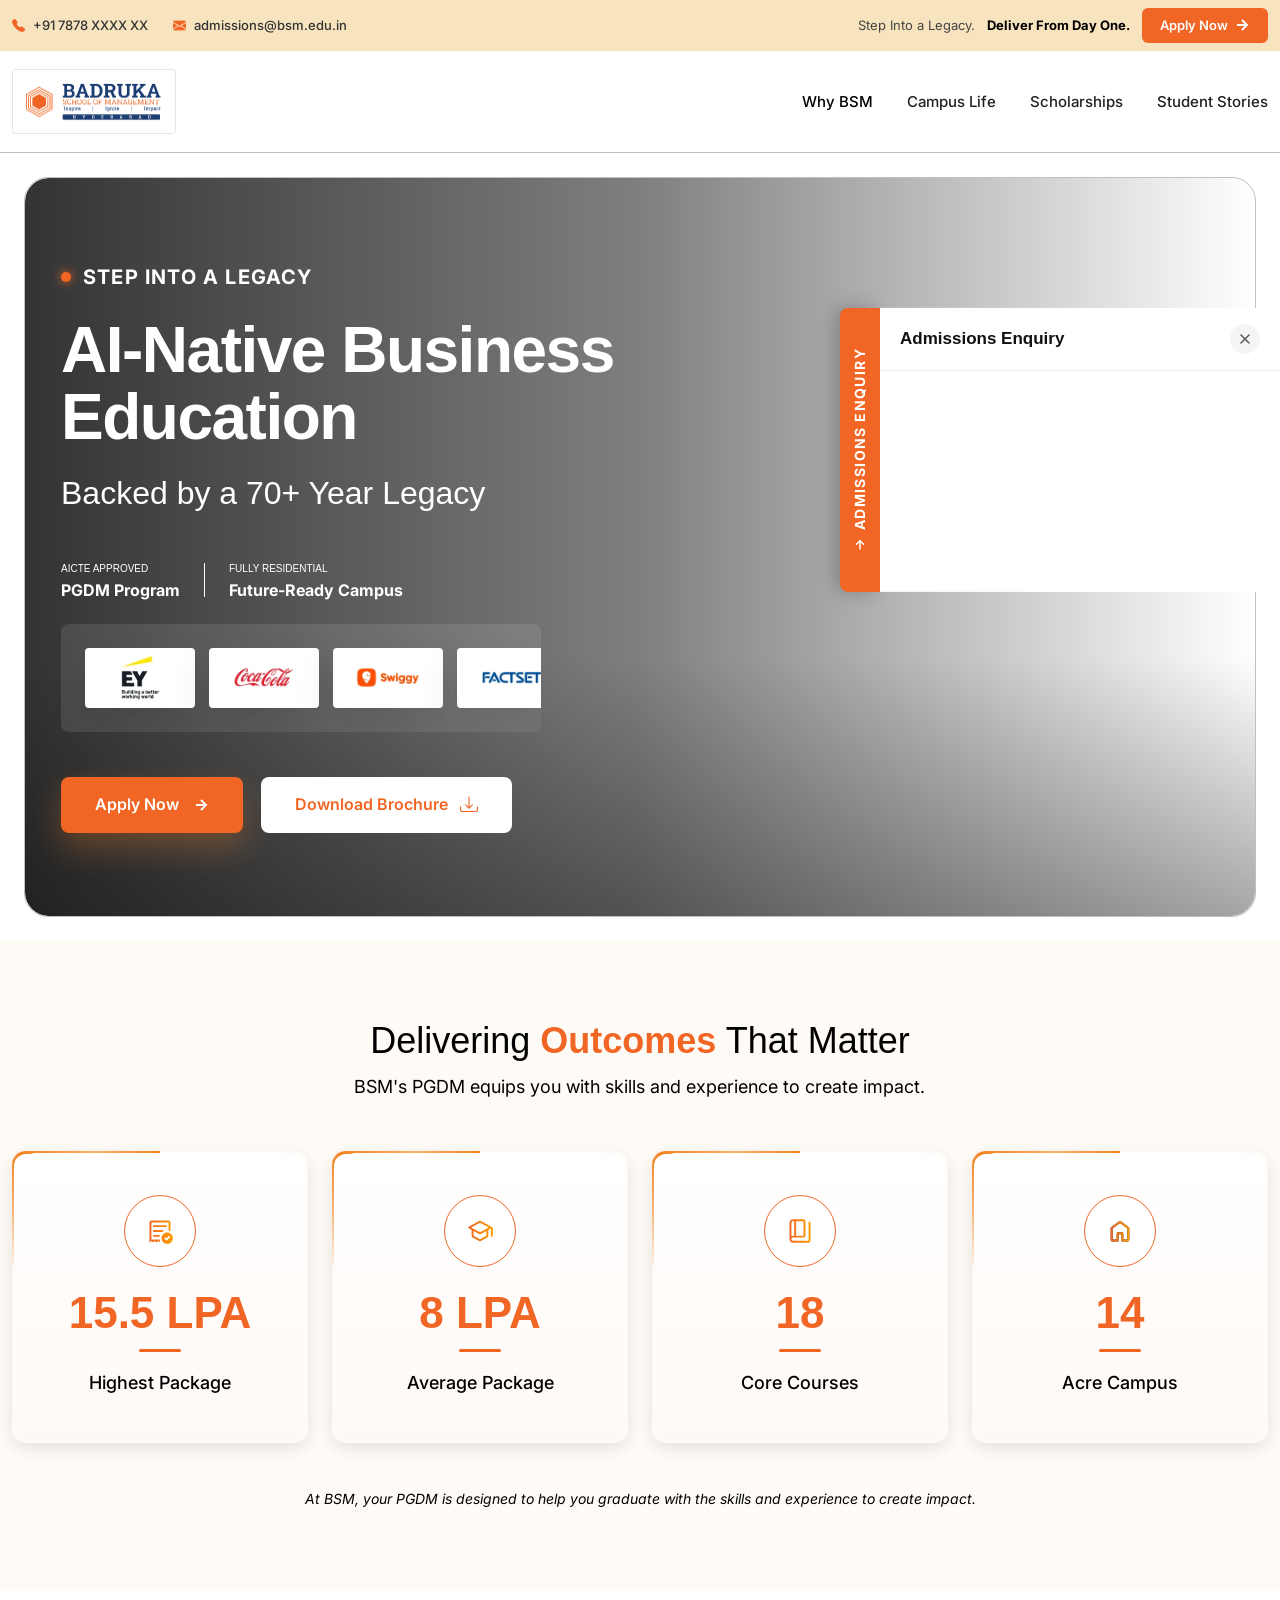
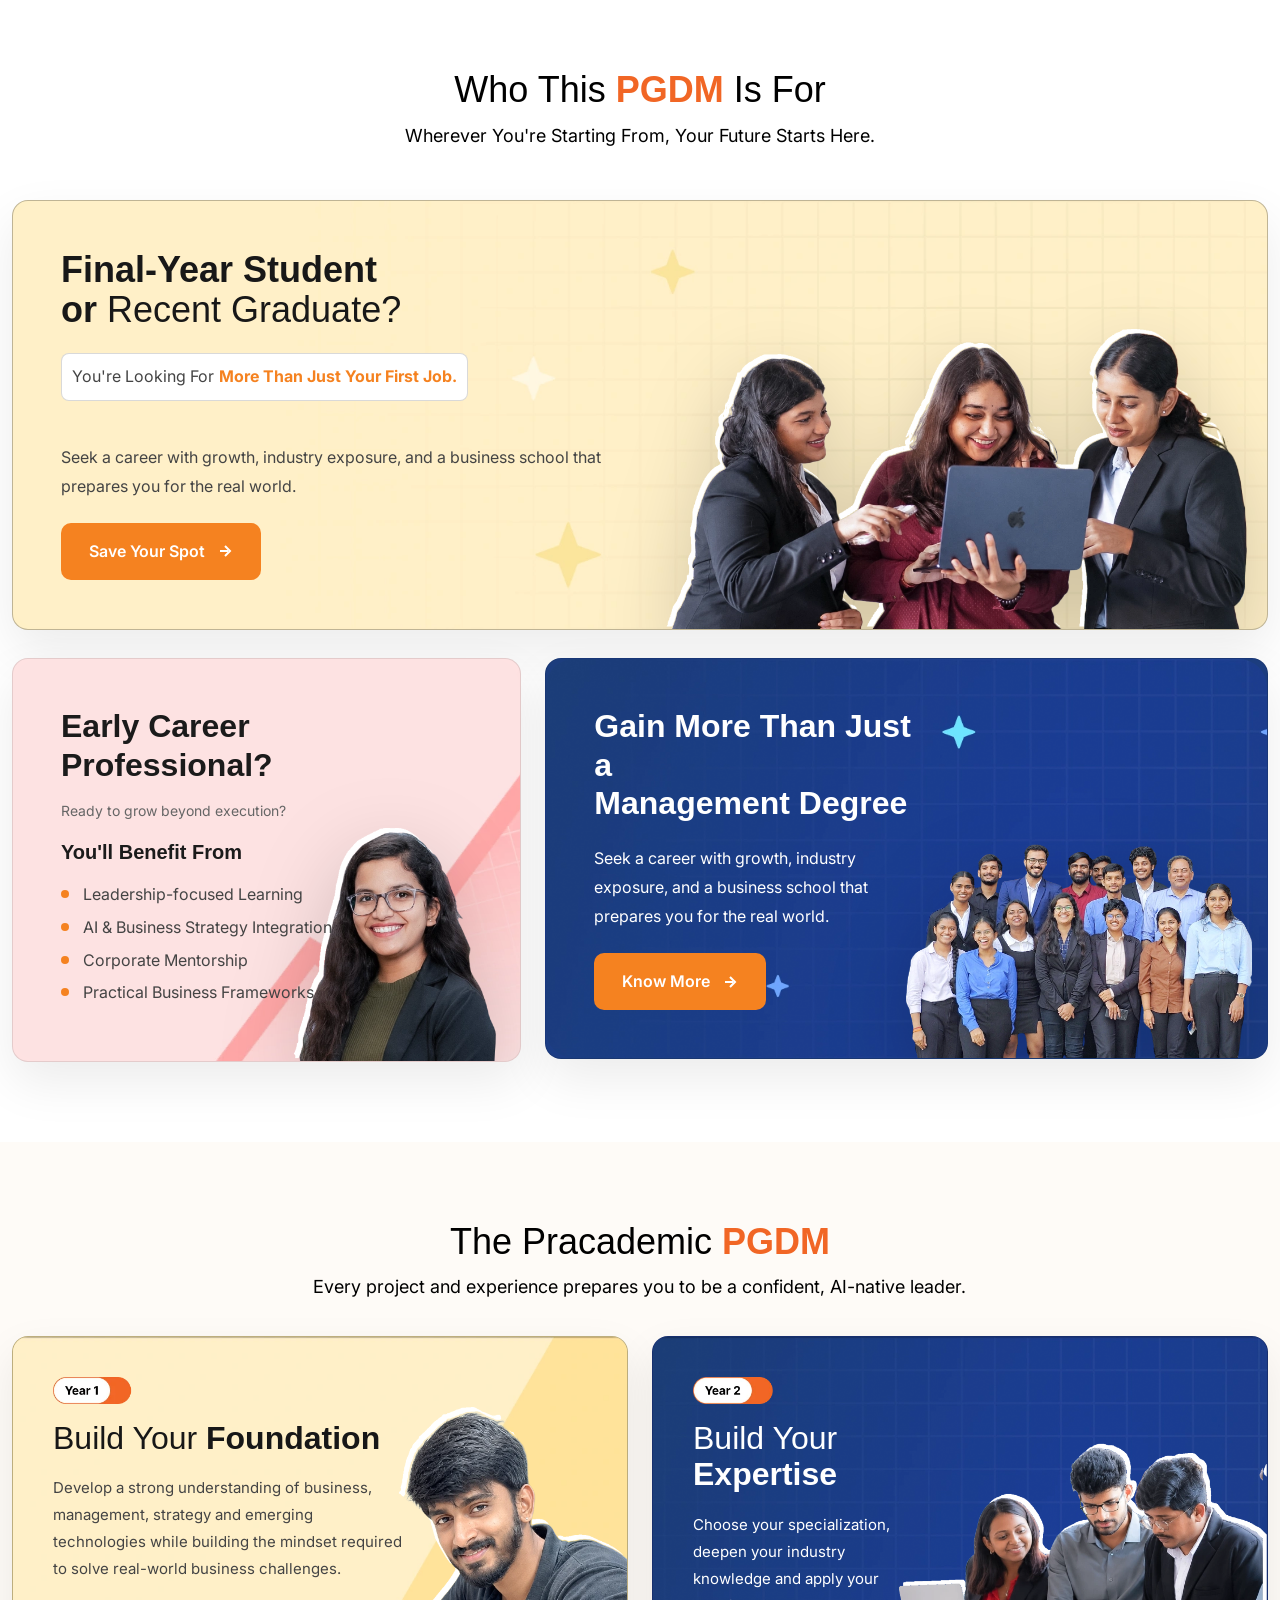
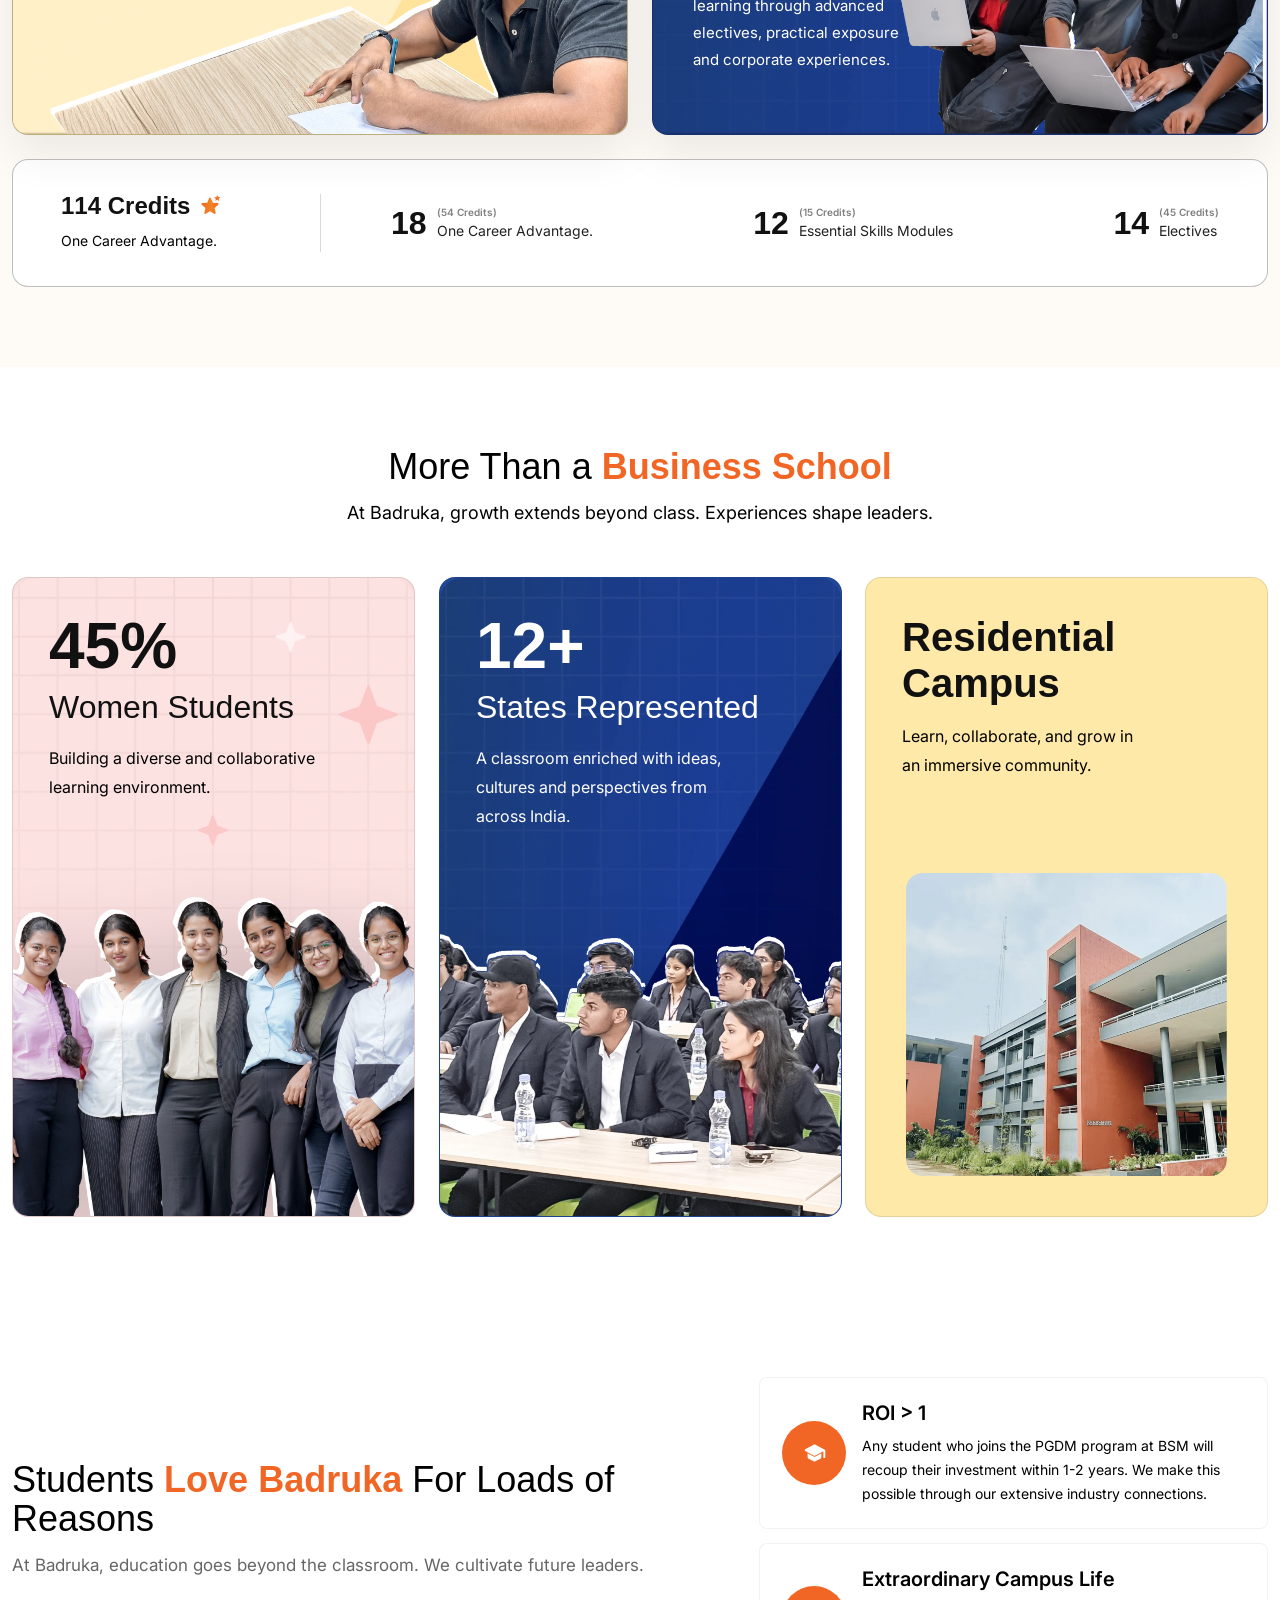
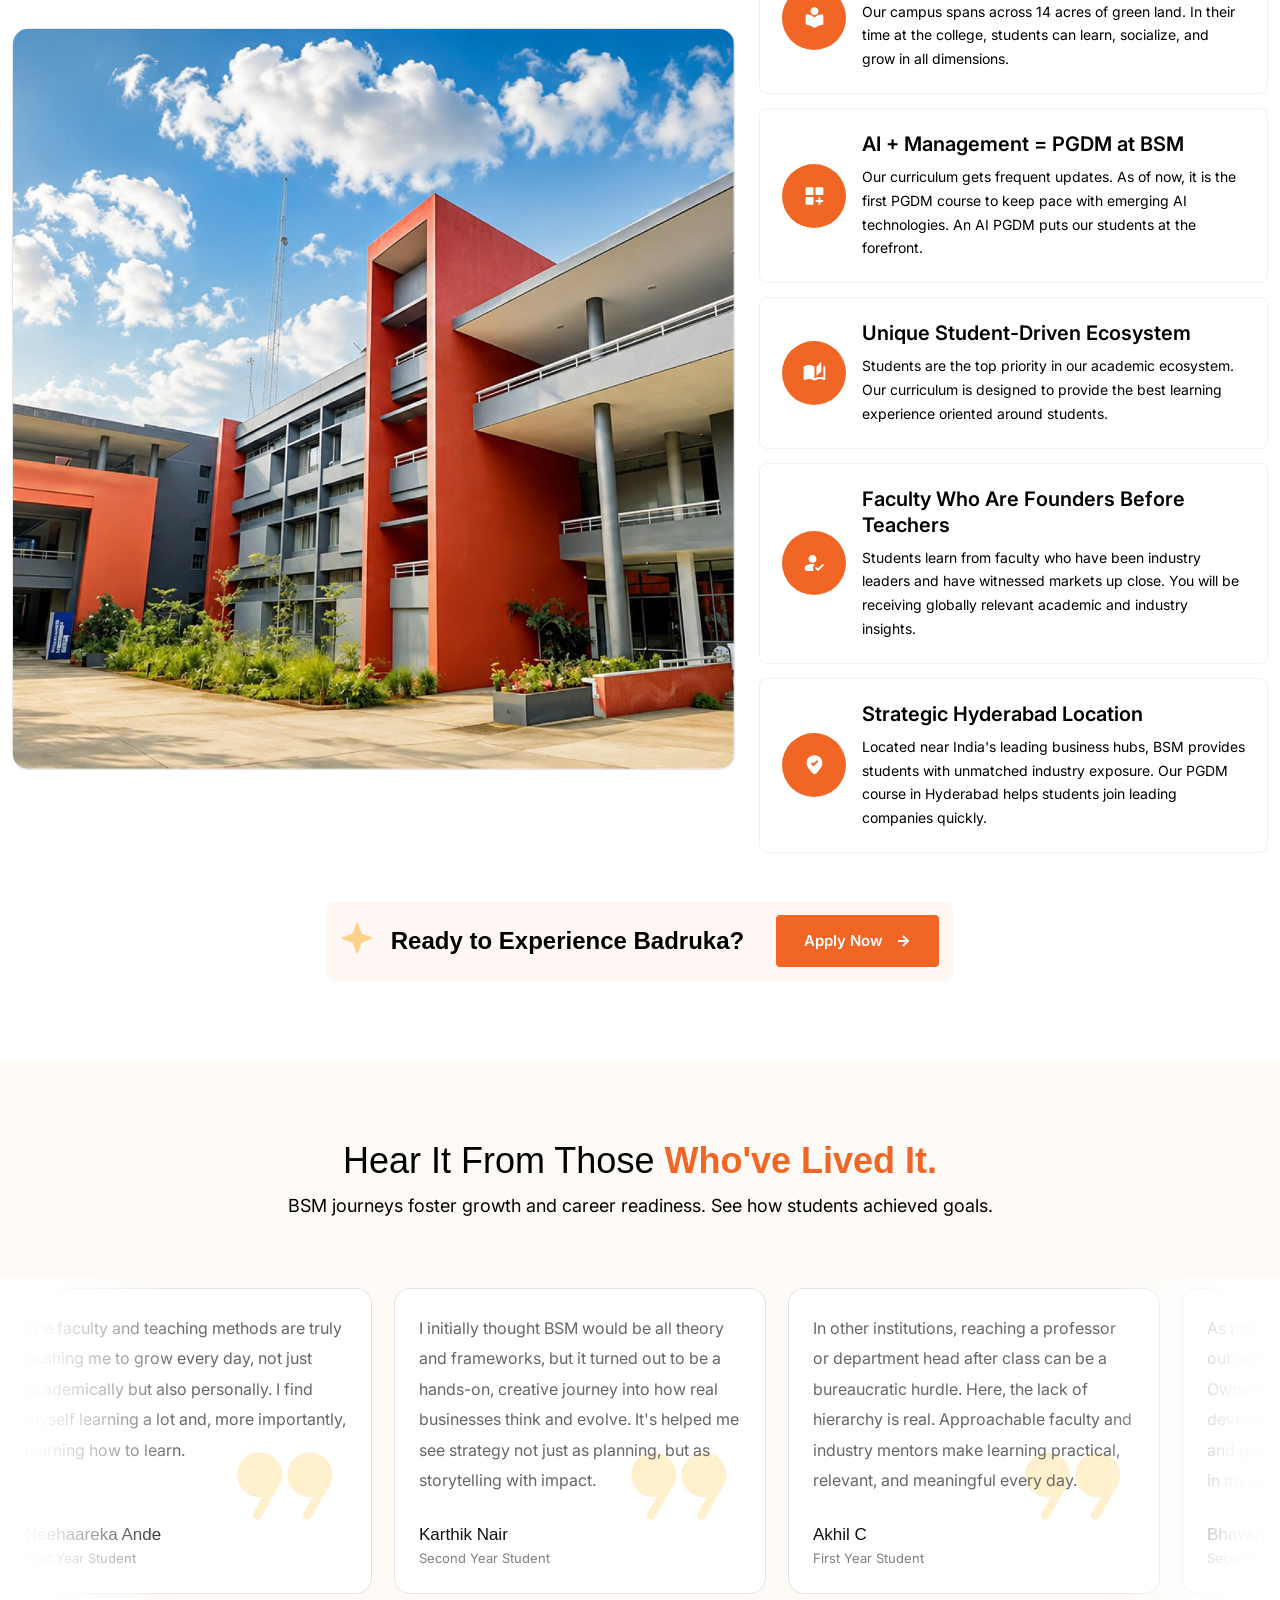
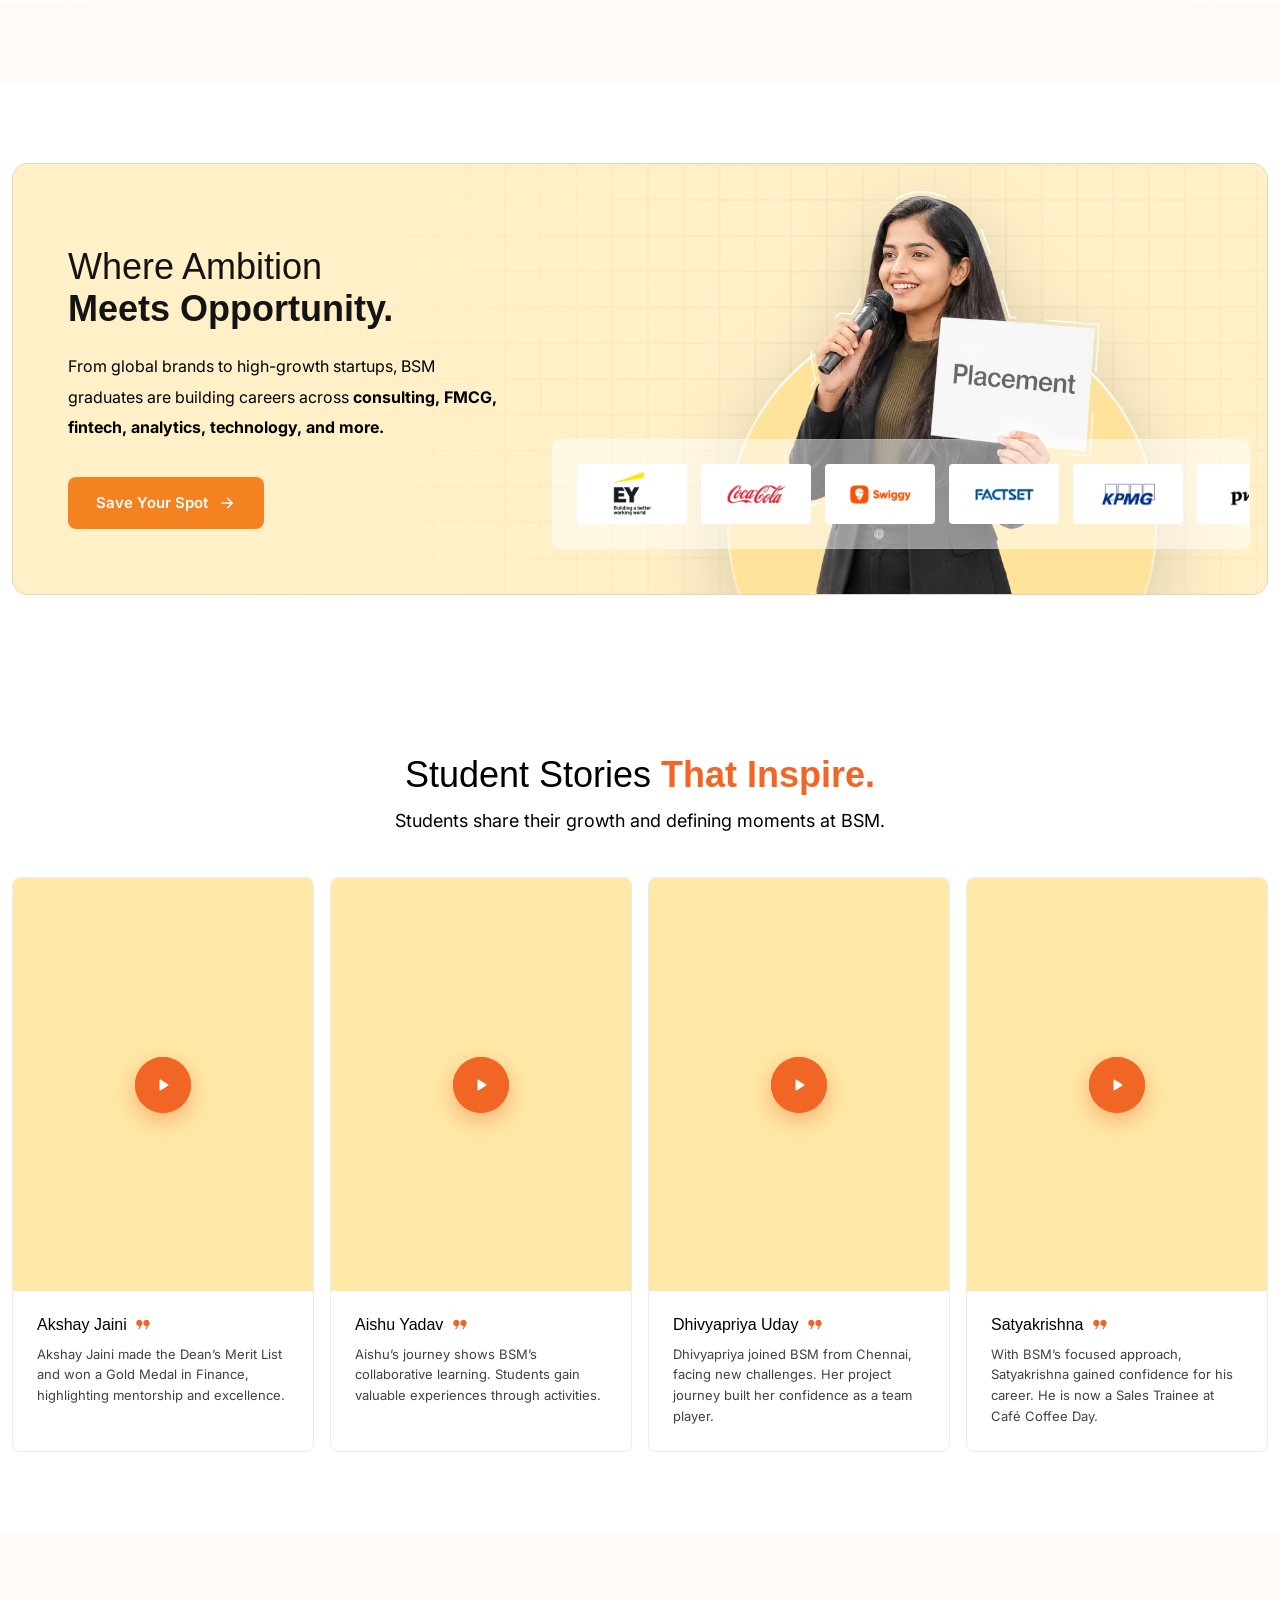
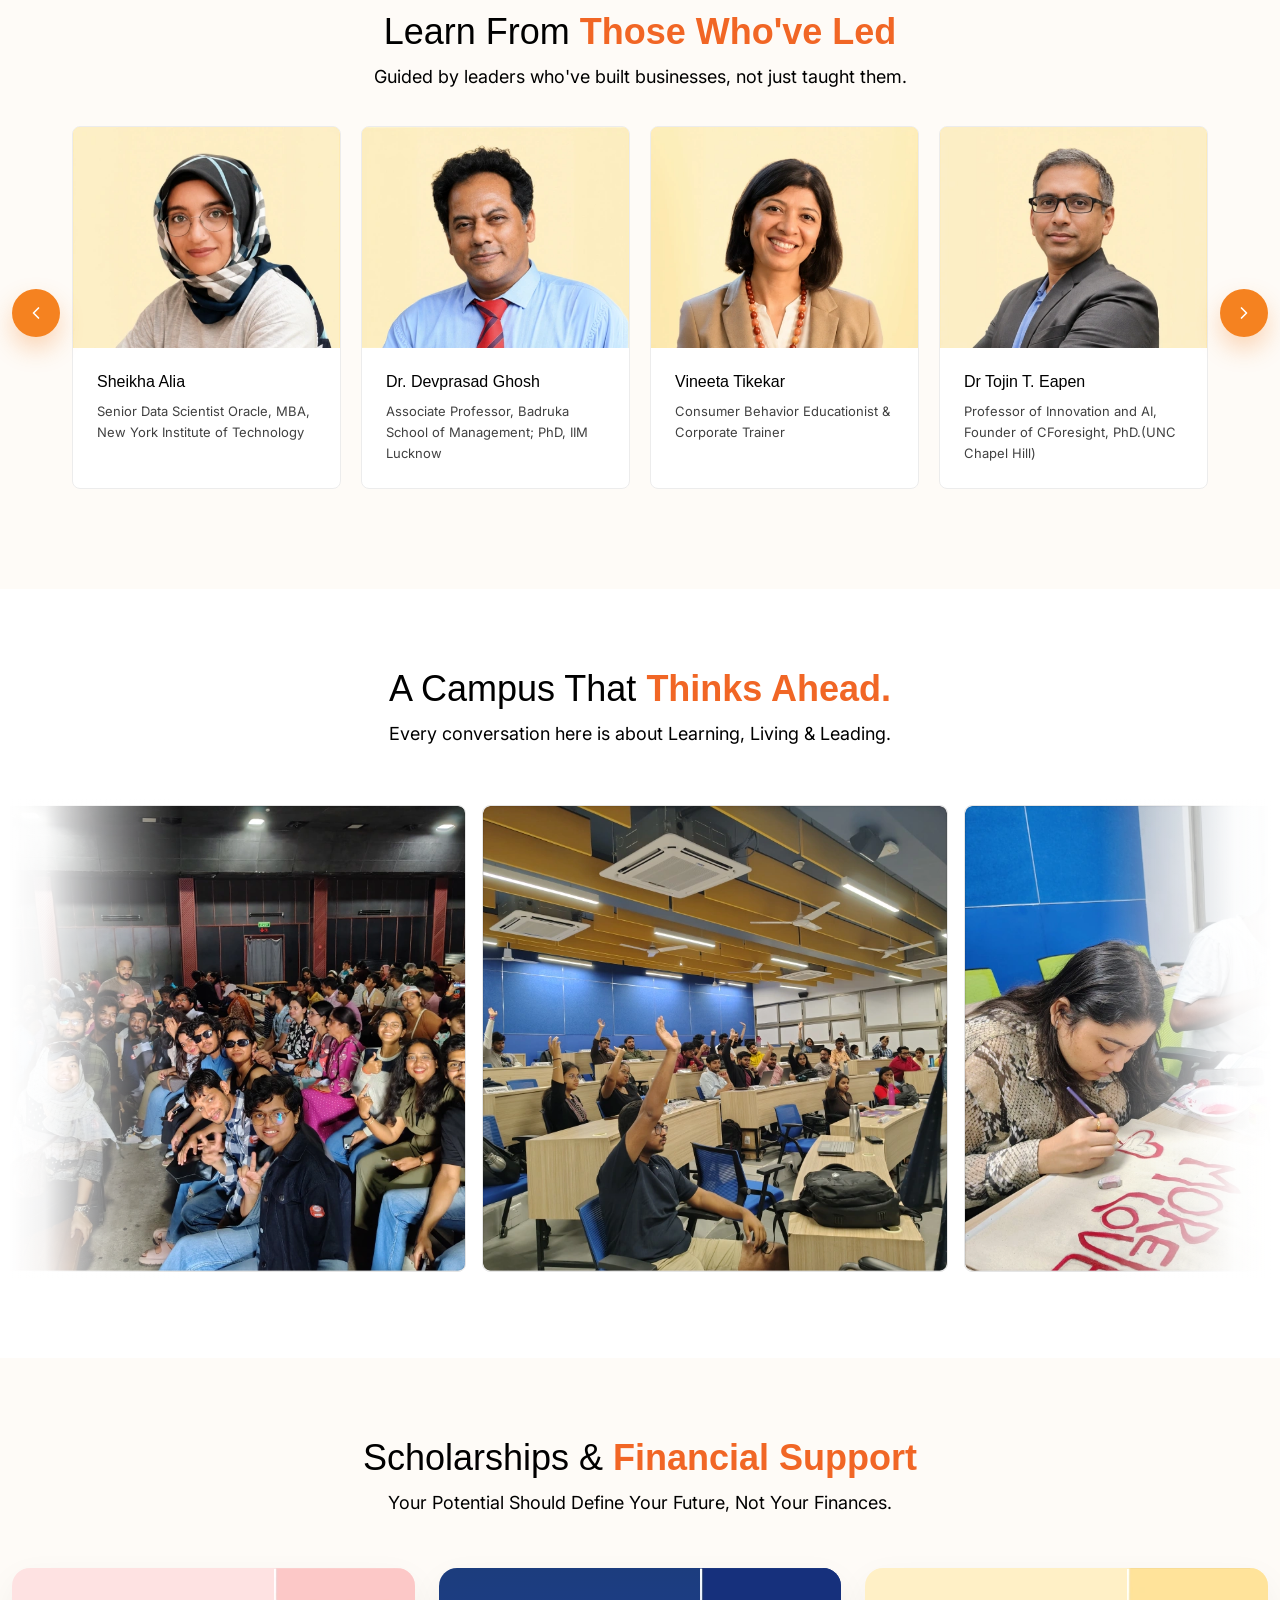
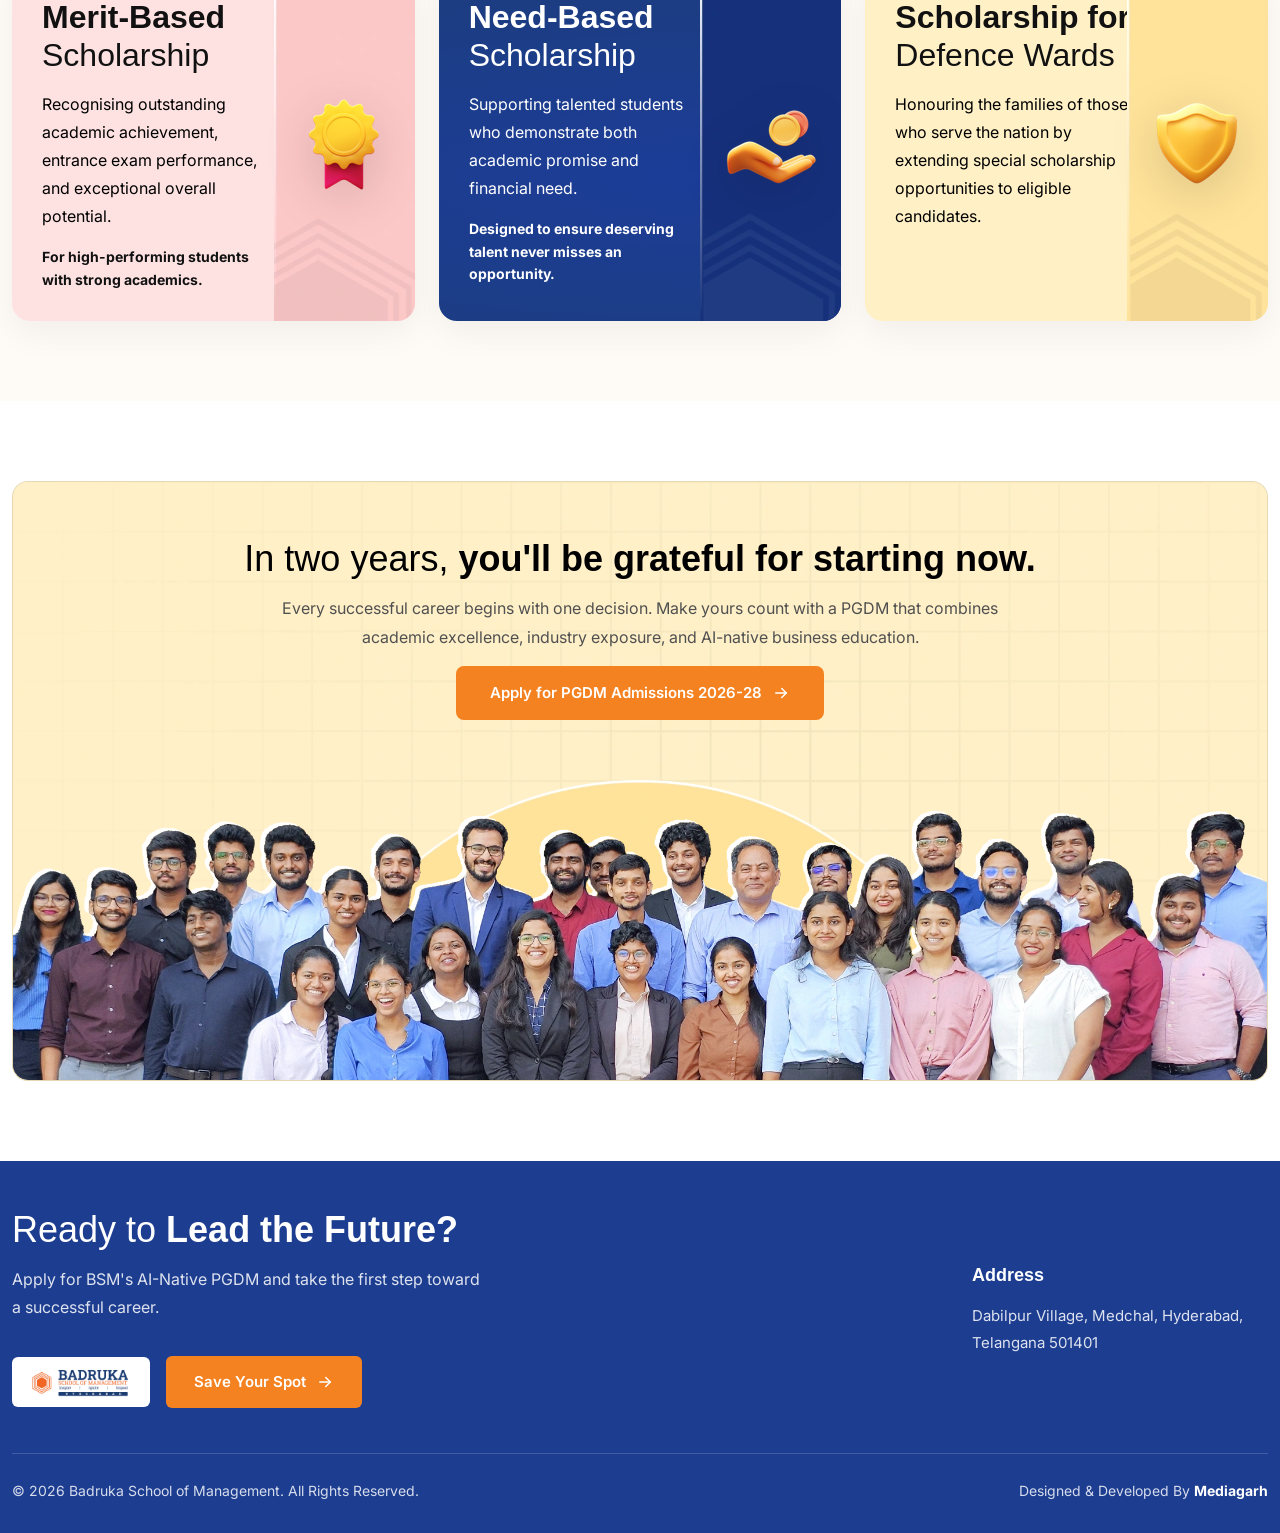
==== commit 7c5e4c9b: "add new changes" ====
--- a/index.html
+++ b/index.html
@@ -1132,13 +1132,13 @@
                 </div>
                 <div class="leader-content">
                   <h3>
-                    Akshai Jani
+                    Akshay Jaini
                     <span class="story-quote d-inline-block align-top"
                       ><img src="images/format_quote.svg" class="img-fluid"
                     /></span>
                   </h3>
                   <p>
-                    Akshai Jani made the Dean’s Merit List and won a Gold Medal in Finance, highlighting mentorship and
+                    Akshay Jaini made the Dean’s Merit List and won a Gold Medal in Finance, highlighting mentorship and
                     excellence.
                   </p>
                 </div>
@@ -1171,7 +1171,7 @@
                 </div>
                 <div class="leader-content">
                   <h3>
-                    Aishu
+                    Aishu Yadav
                     <span class="story-quote d-inline-block align-top"
                       ><img src="images/format_quote.svg" class="img-fluid"
                     /></span>
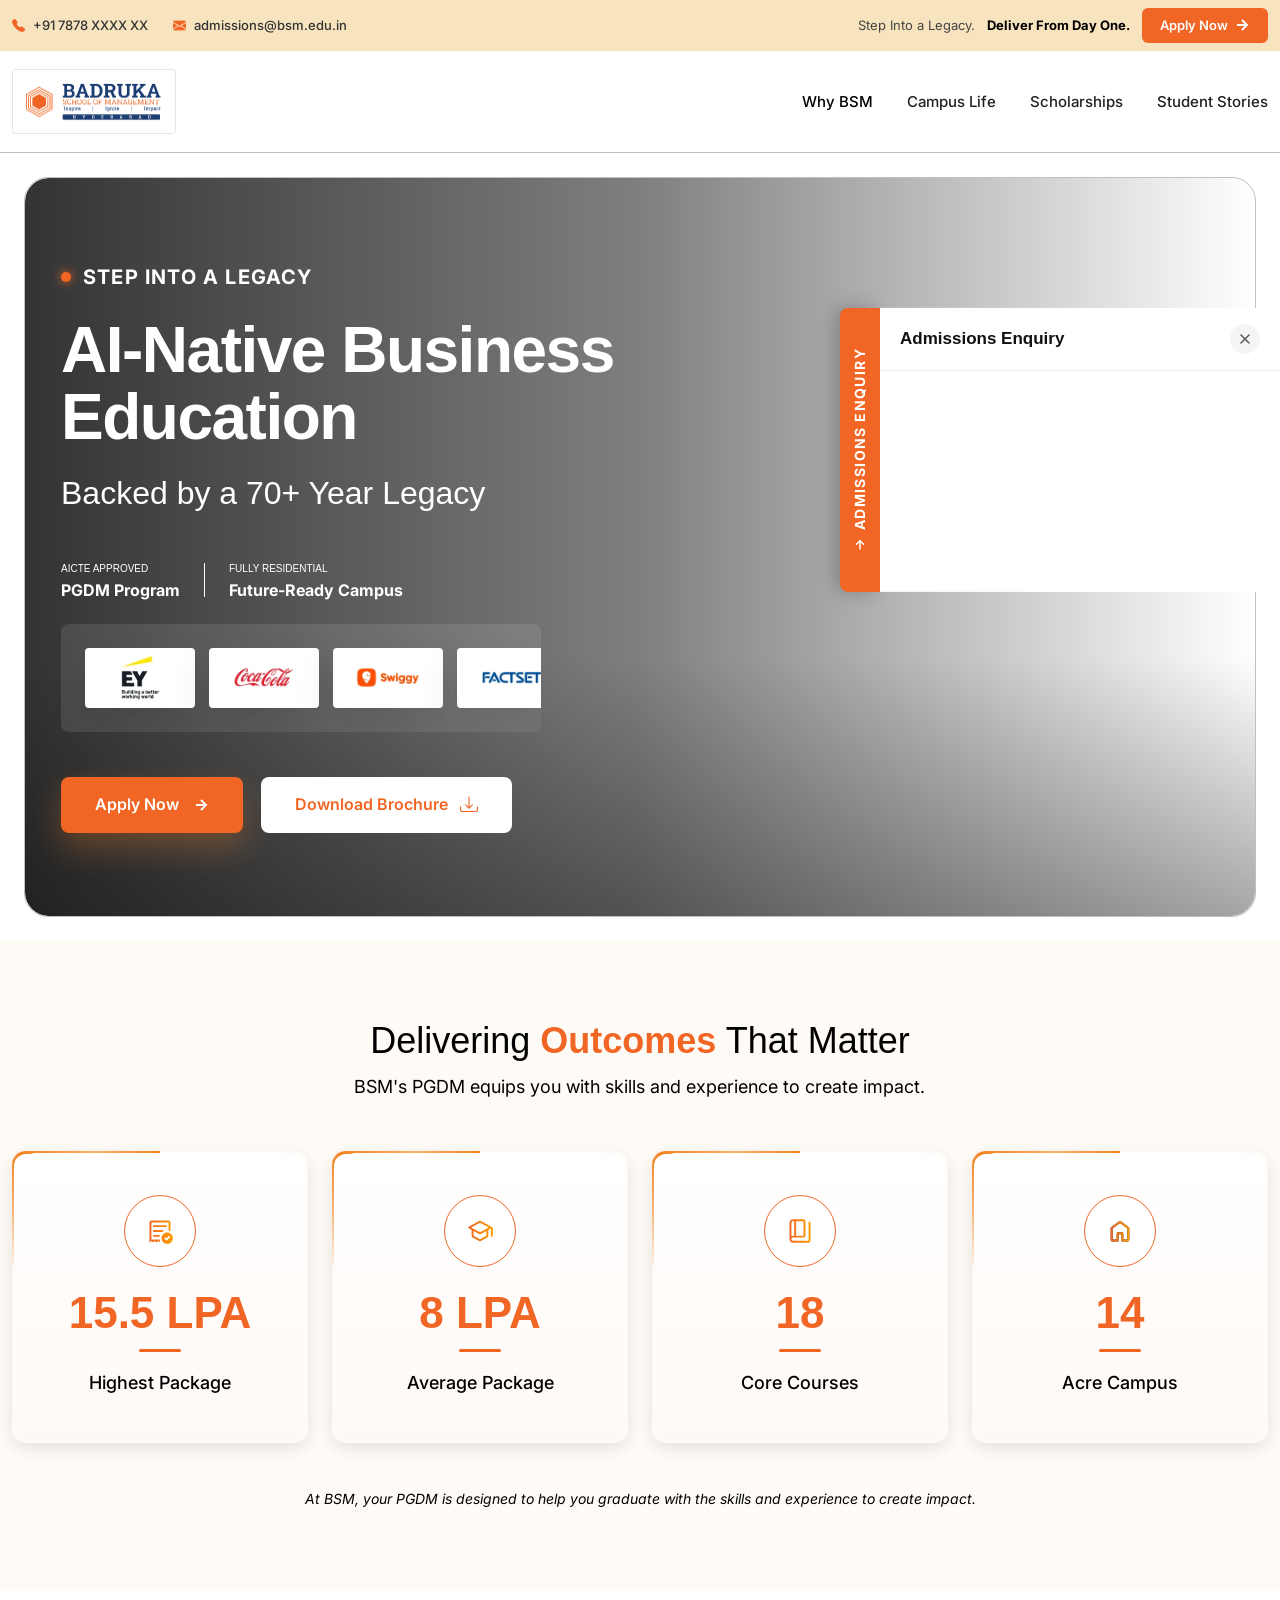
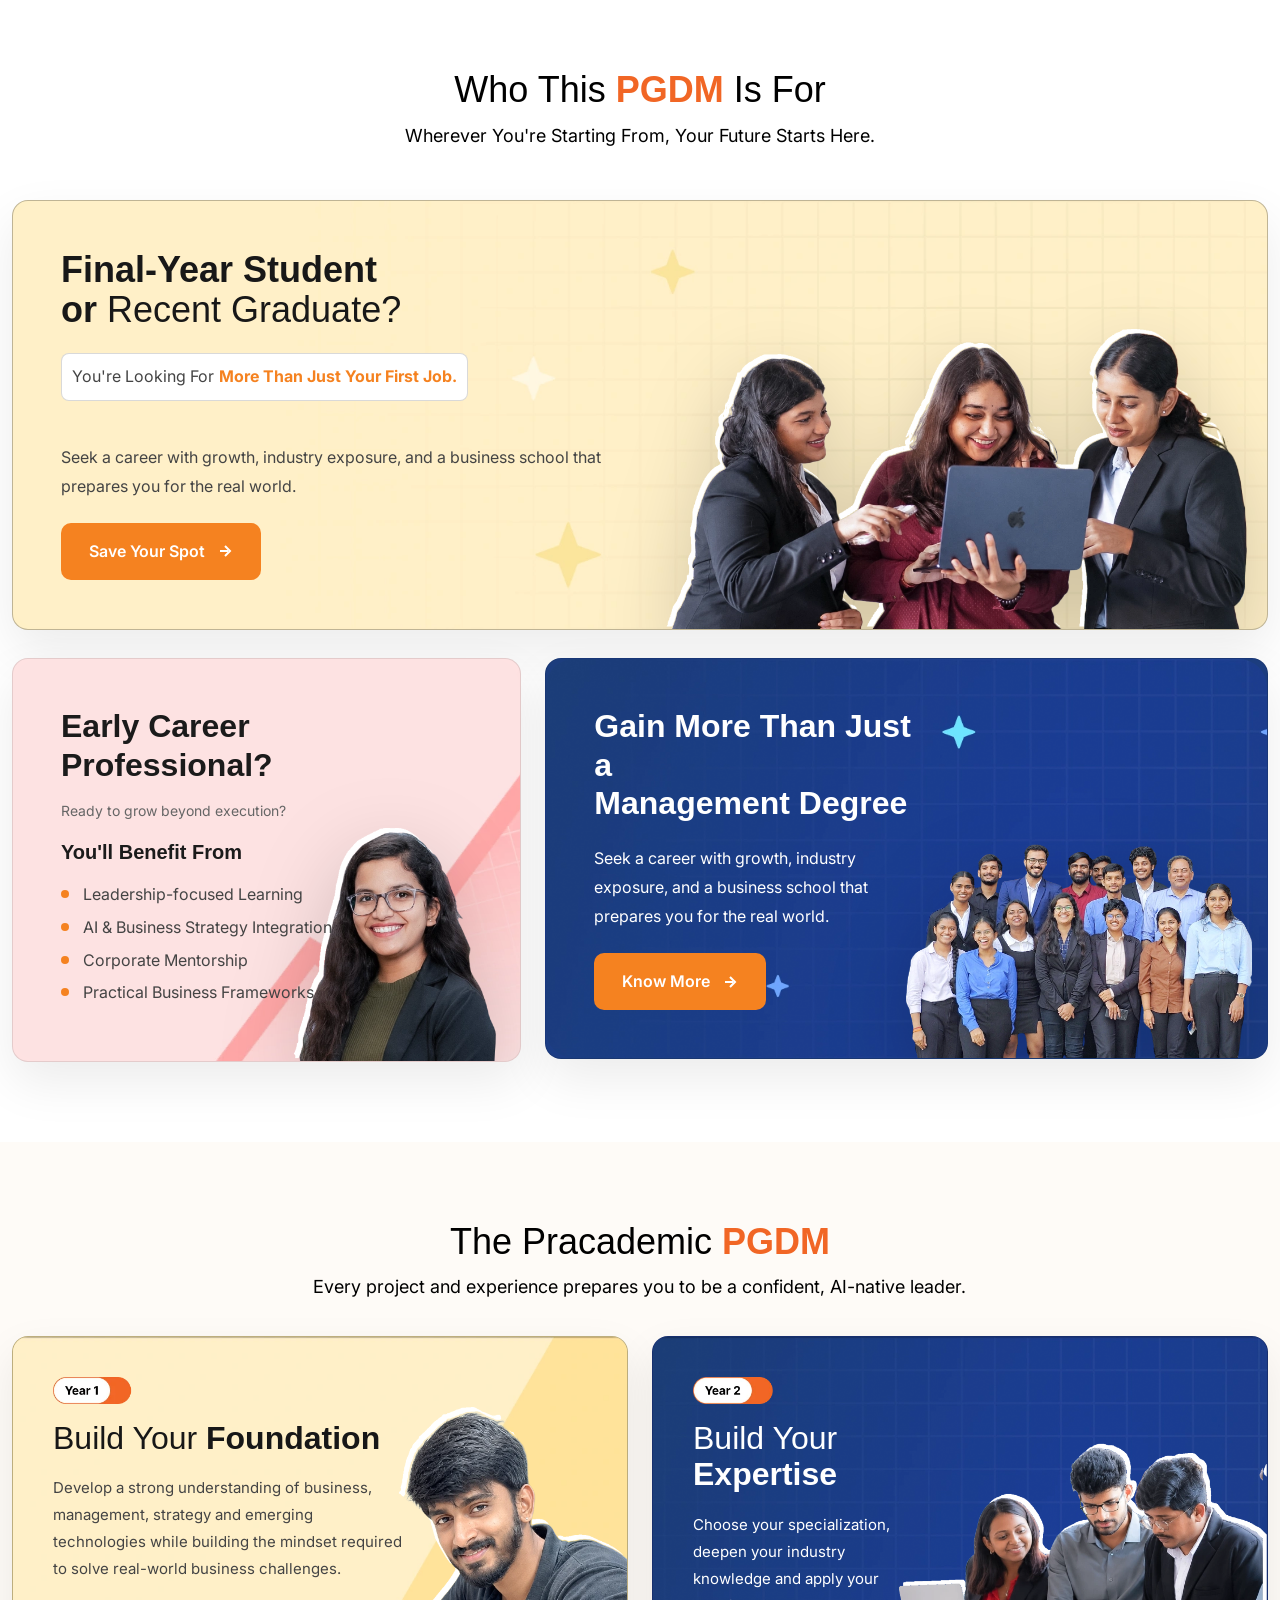
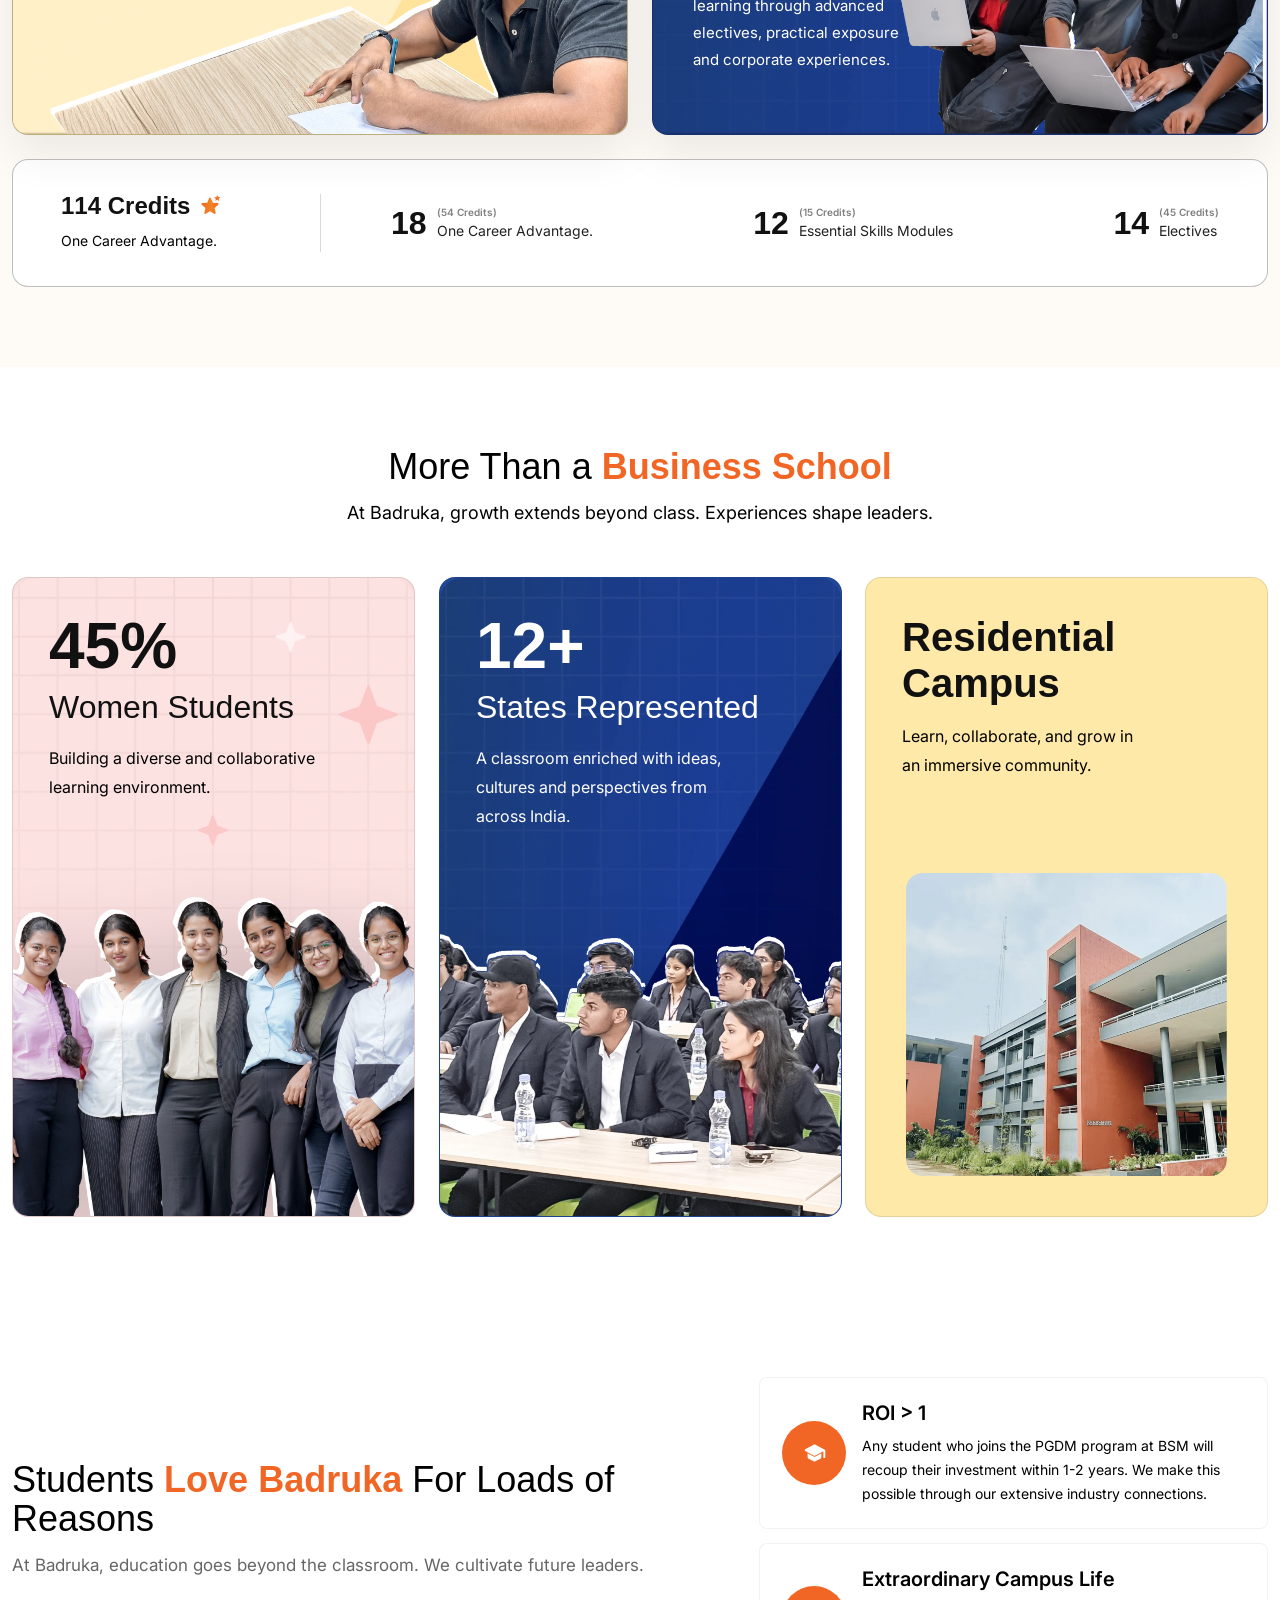
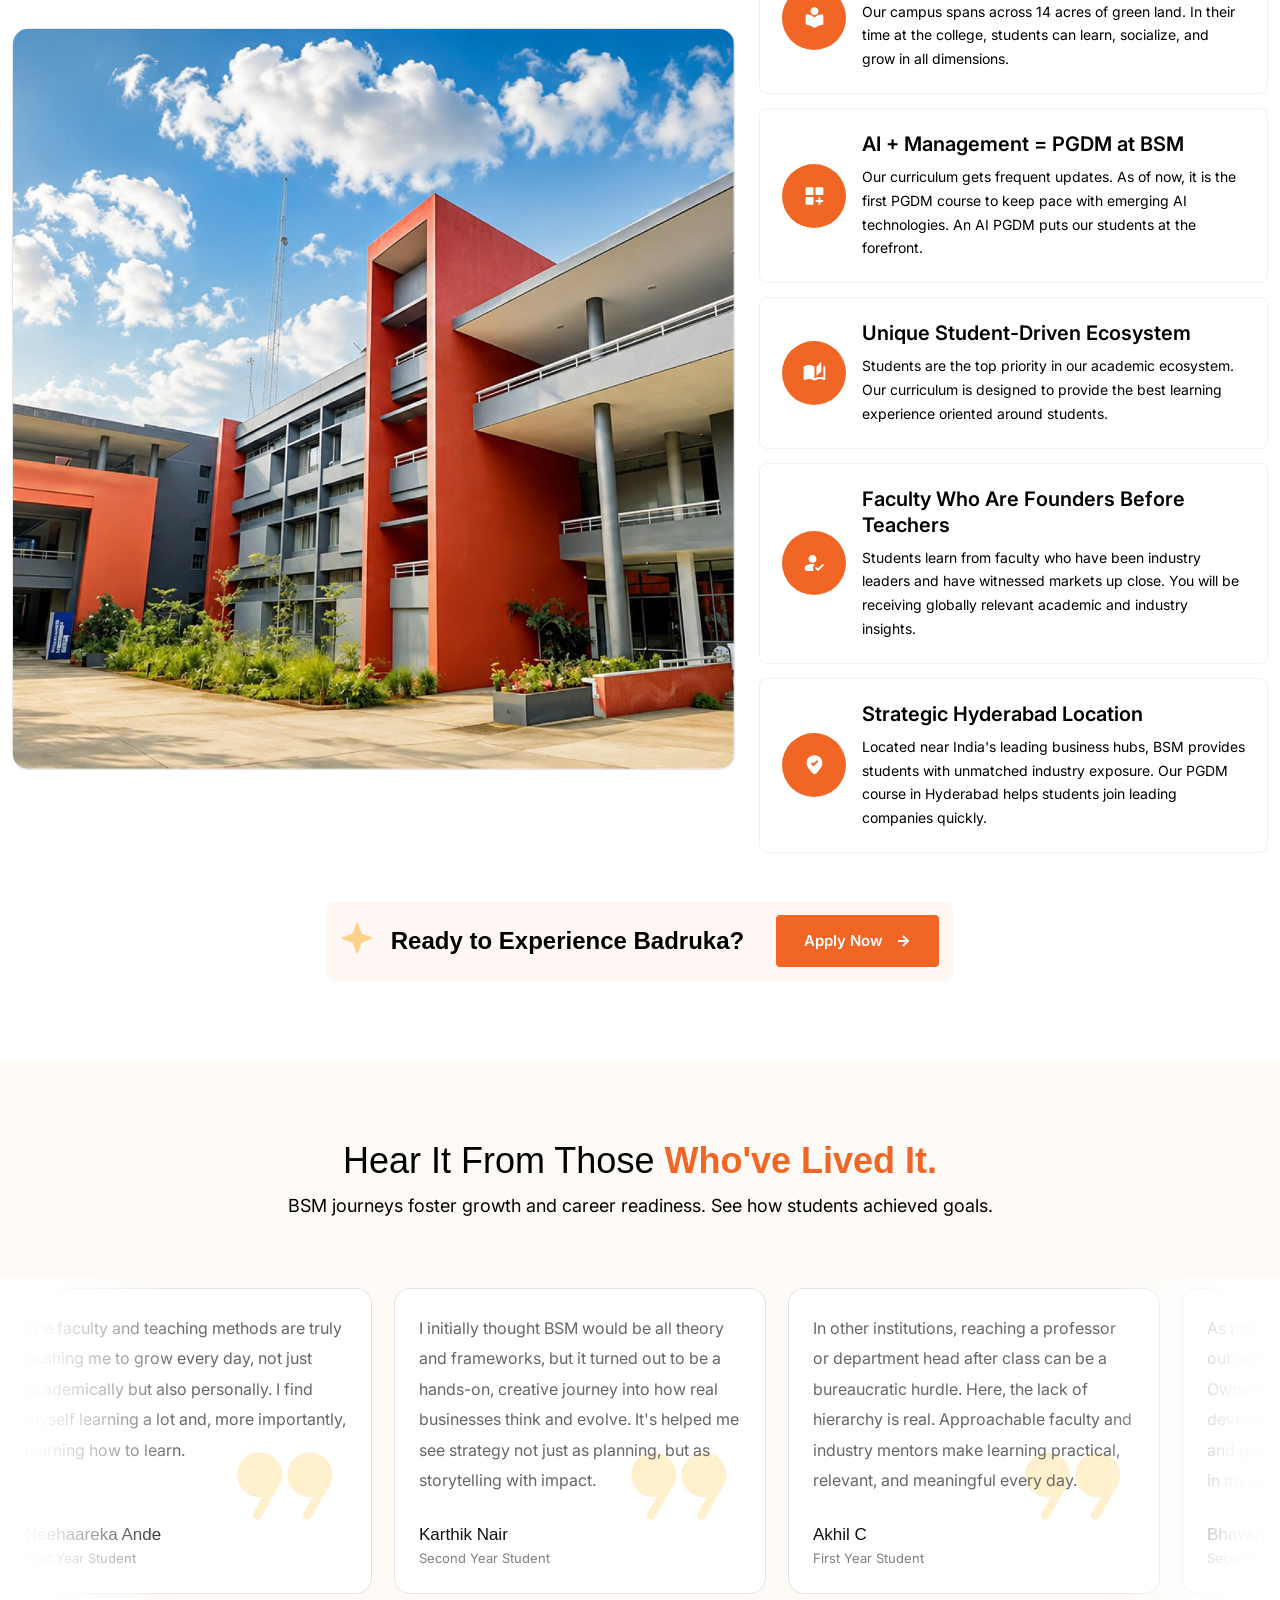
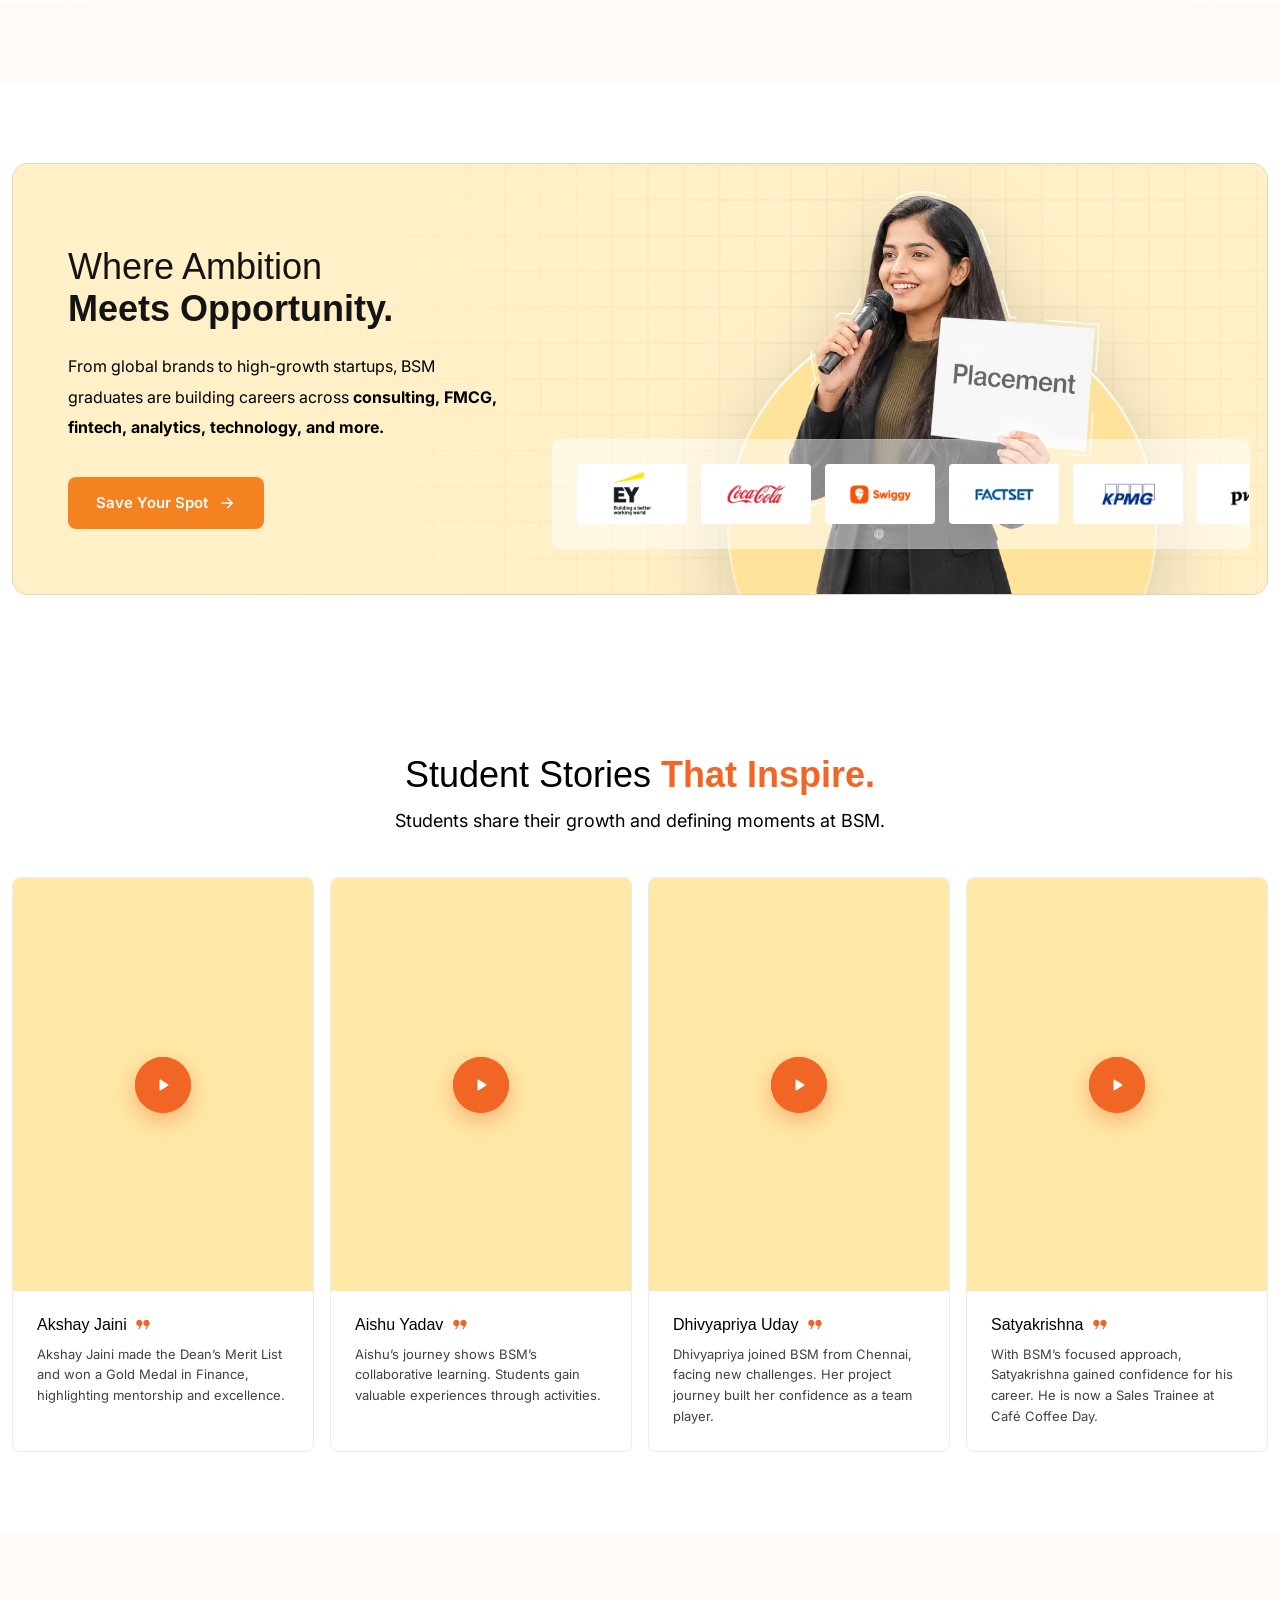
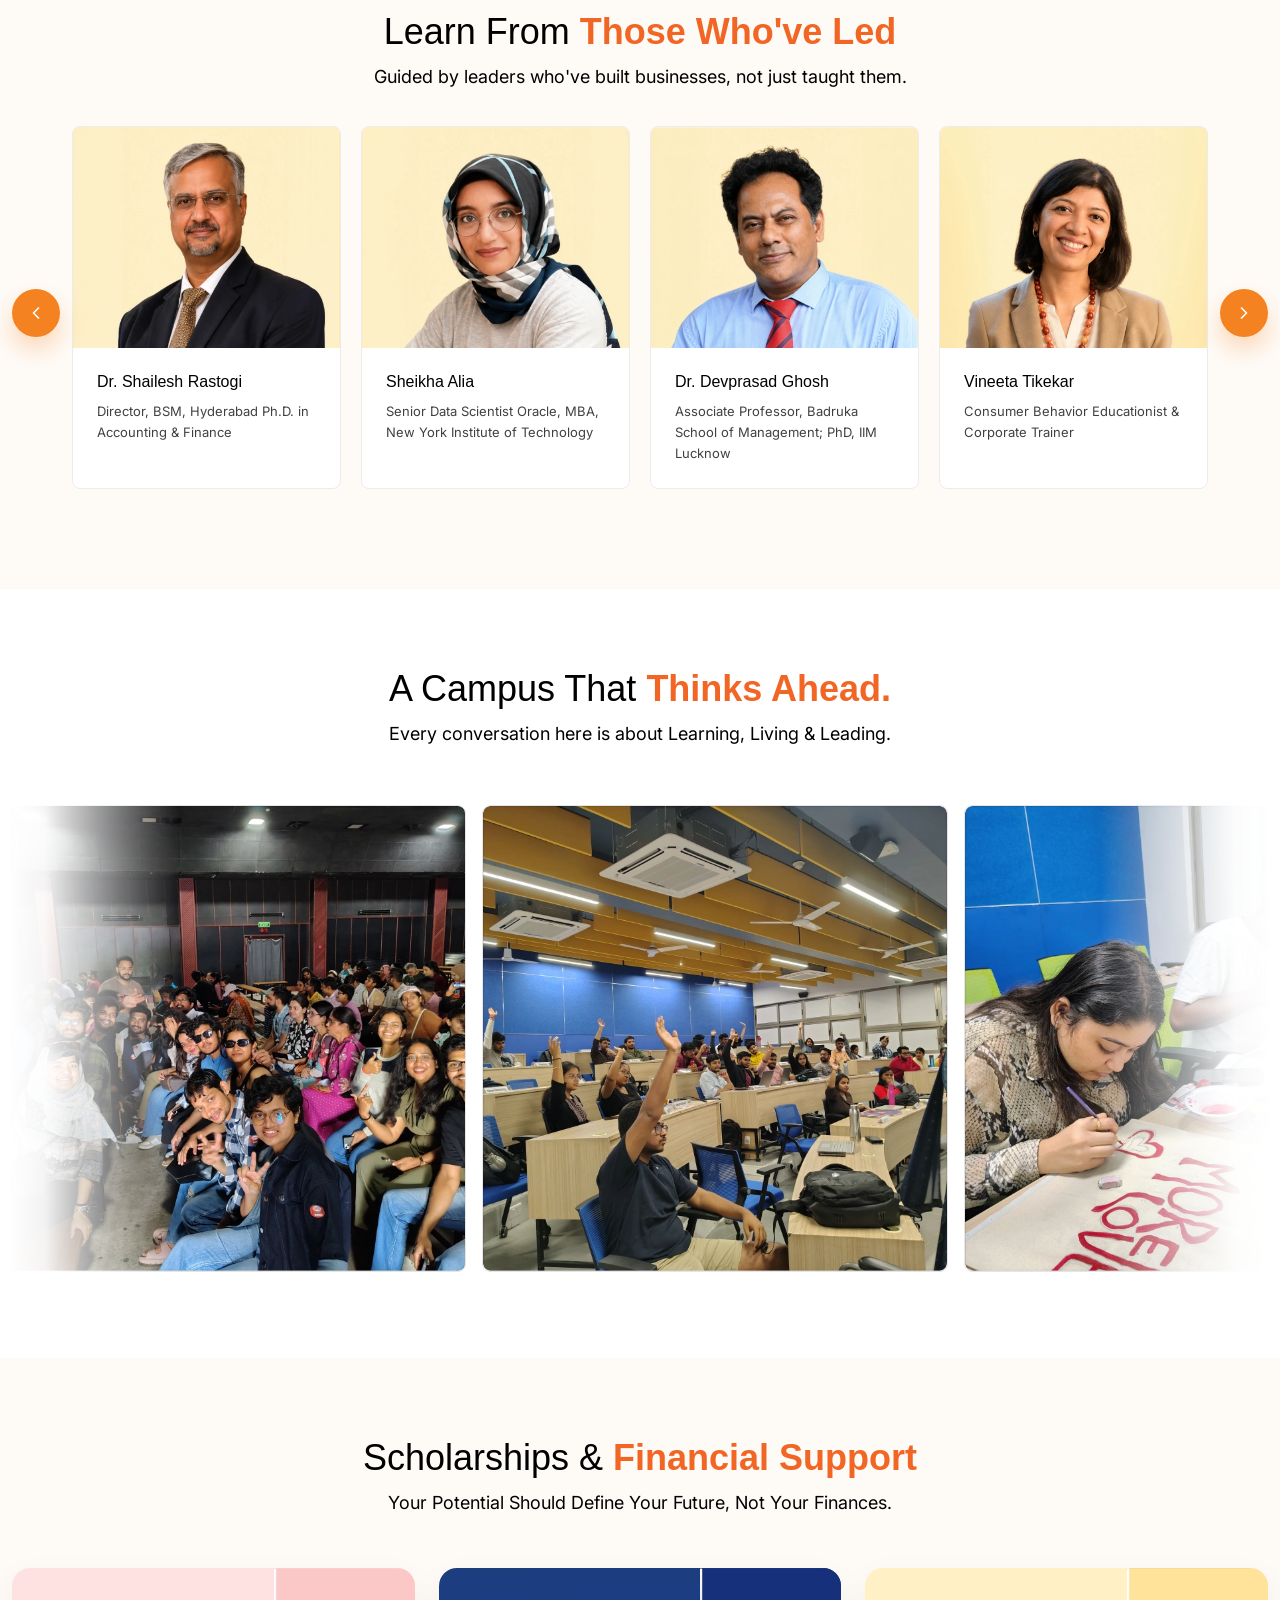
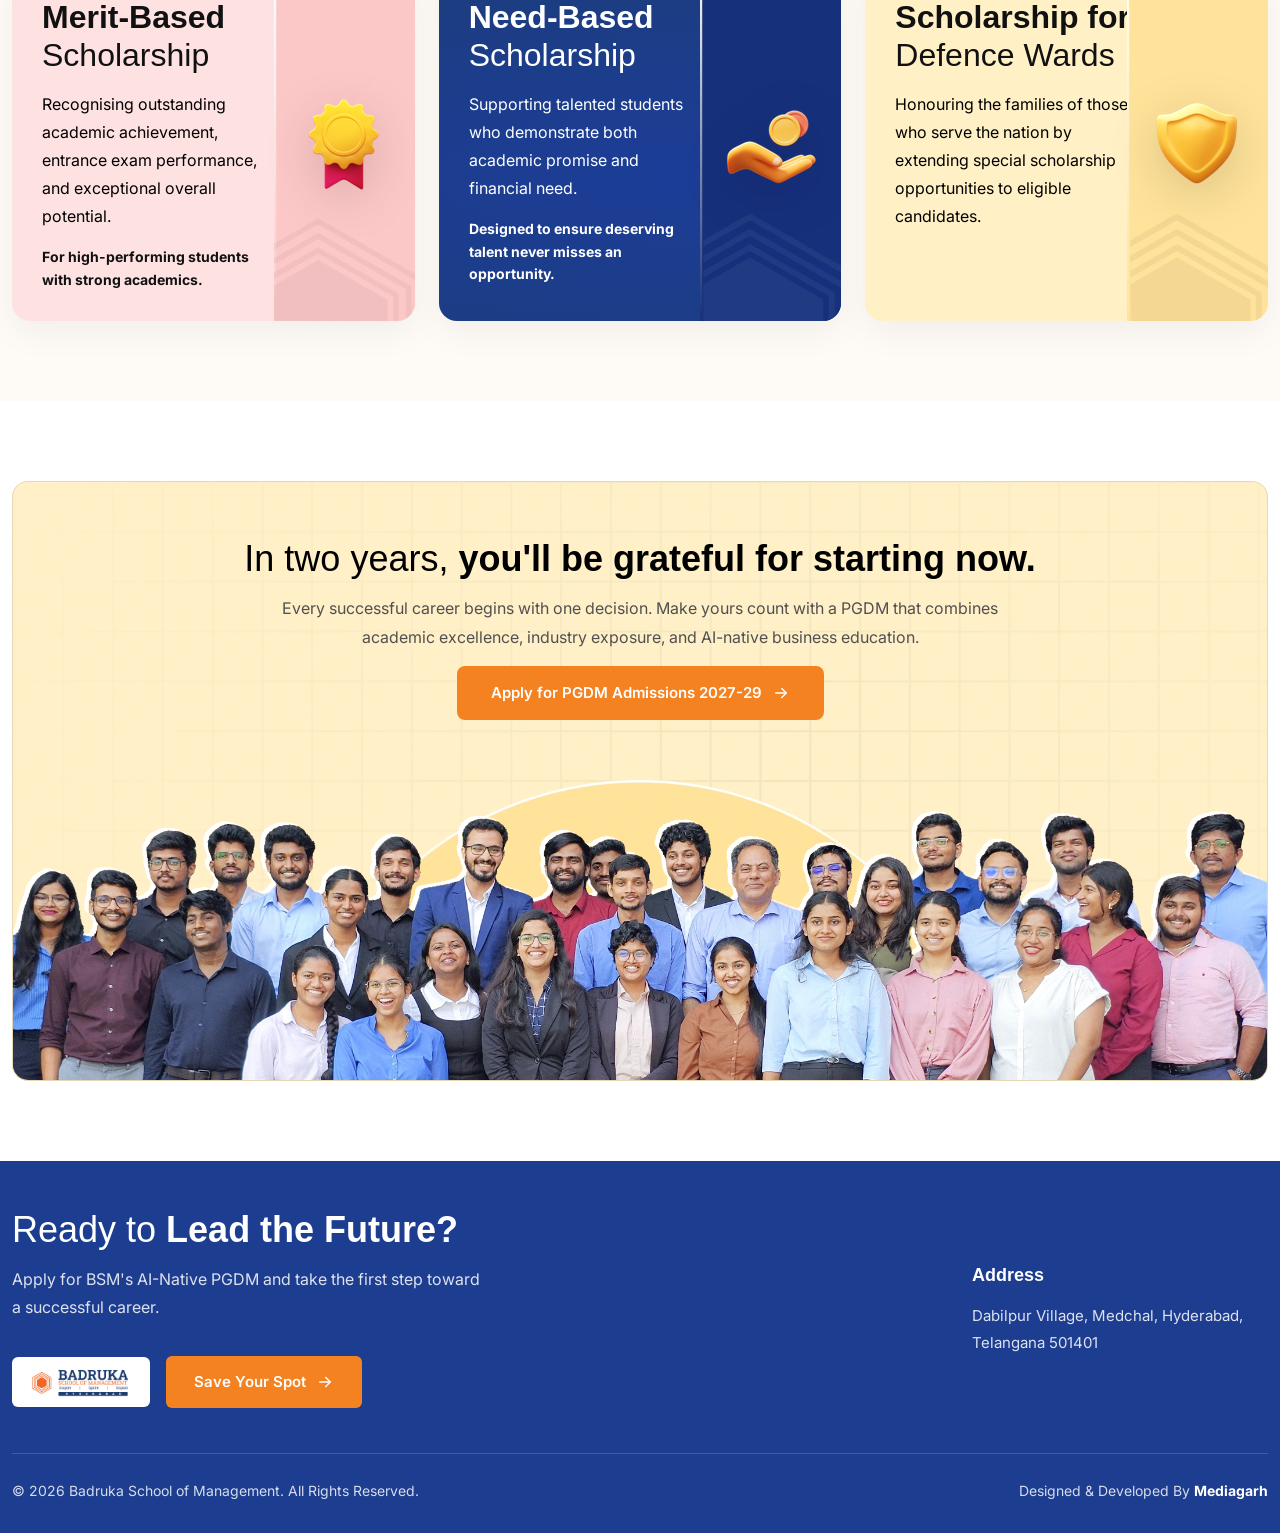
==== commit 7f6c8c67: "add new changes" ====
--- a/index.html
+++ b/index.html
@@ -1533,7 +1533,7 @@
                       academic excellence, industry exposure, and AI-native business education.
                     </p>
                     <a href="#heroFormCol" class="final-cta-btn d-inline-flex align-items-center" data-enq-trigger>
-                      Apply for PGDM Admissions 2026-28
+                      Apply for PGDM Admissions 2027-29
                       <svg width="18" height="18" viewBox="0 0 24 24" fill="none">
                         <path d="M5 12H19" stroke="currentColor" stroke-width="2" stroke-linecap="round" />
                         <path
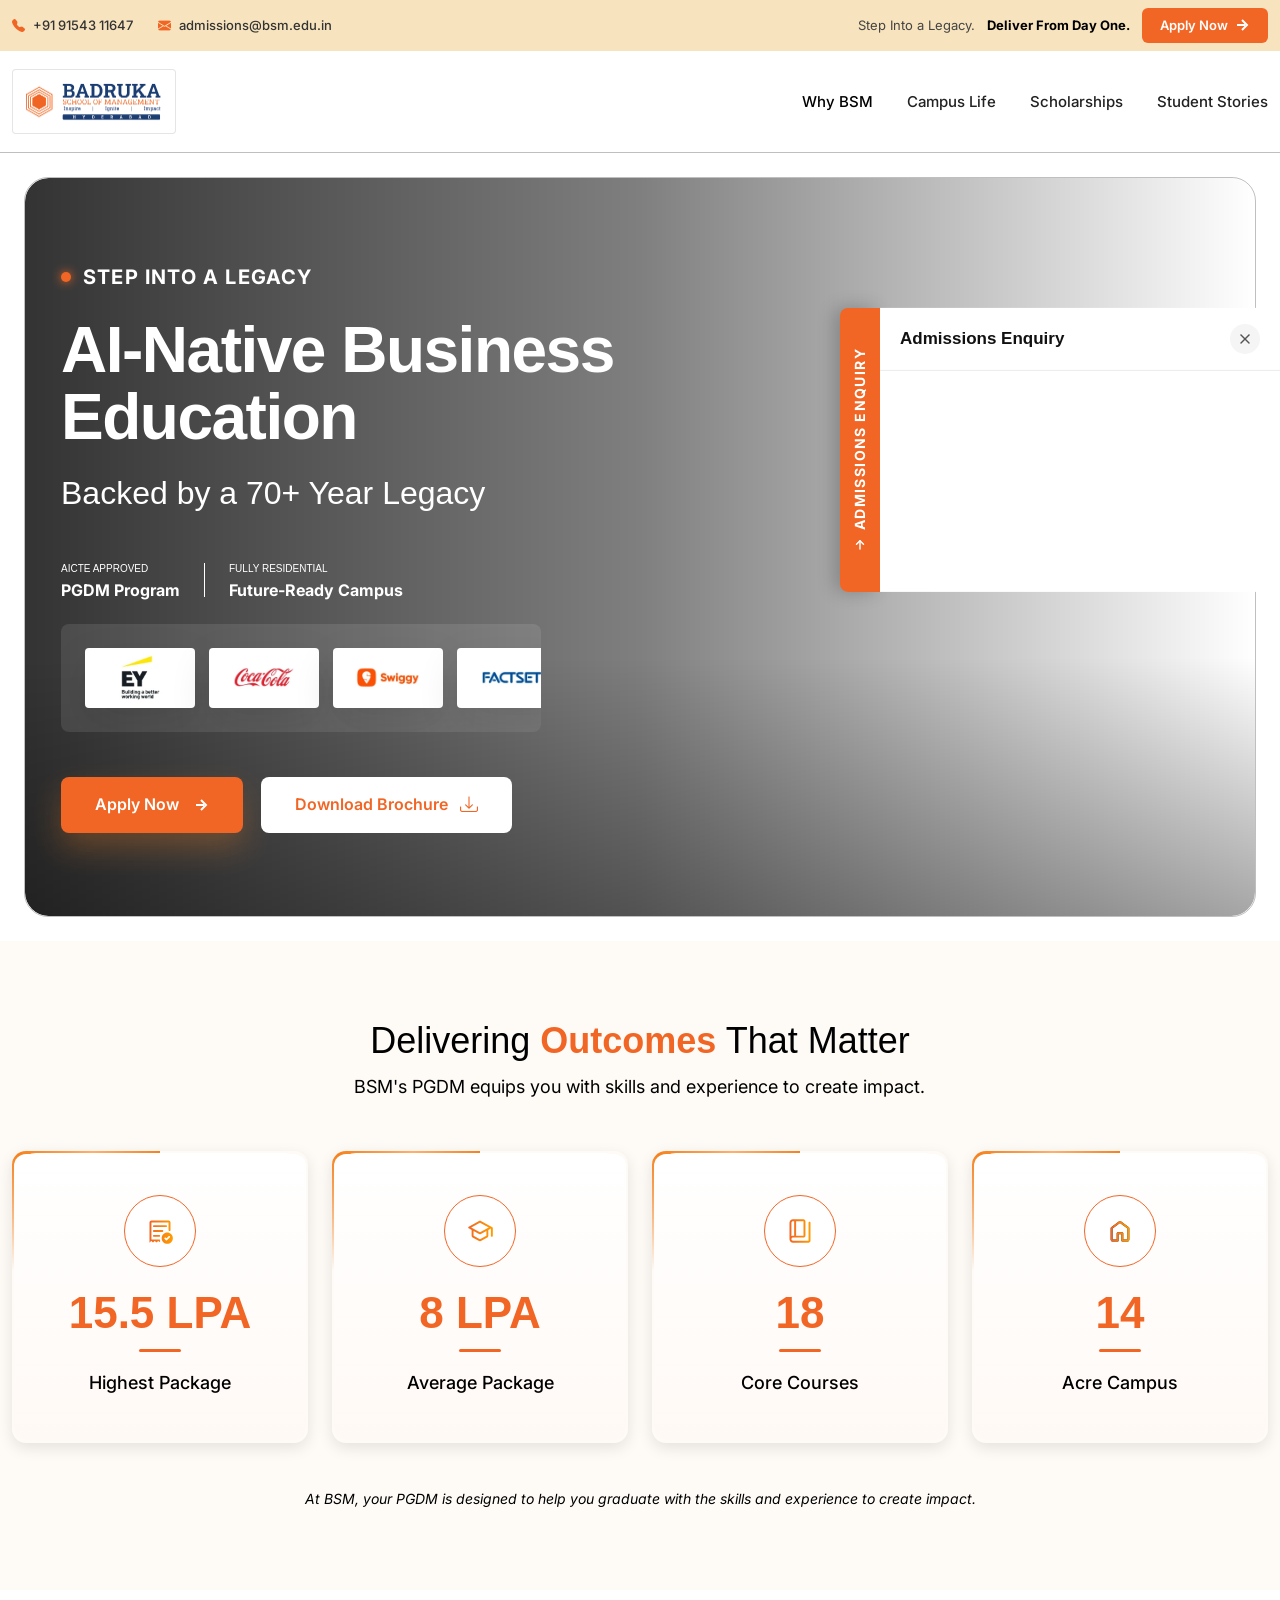
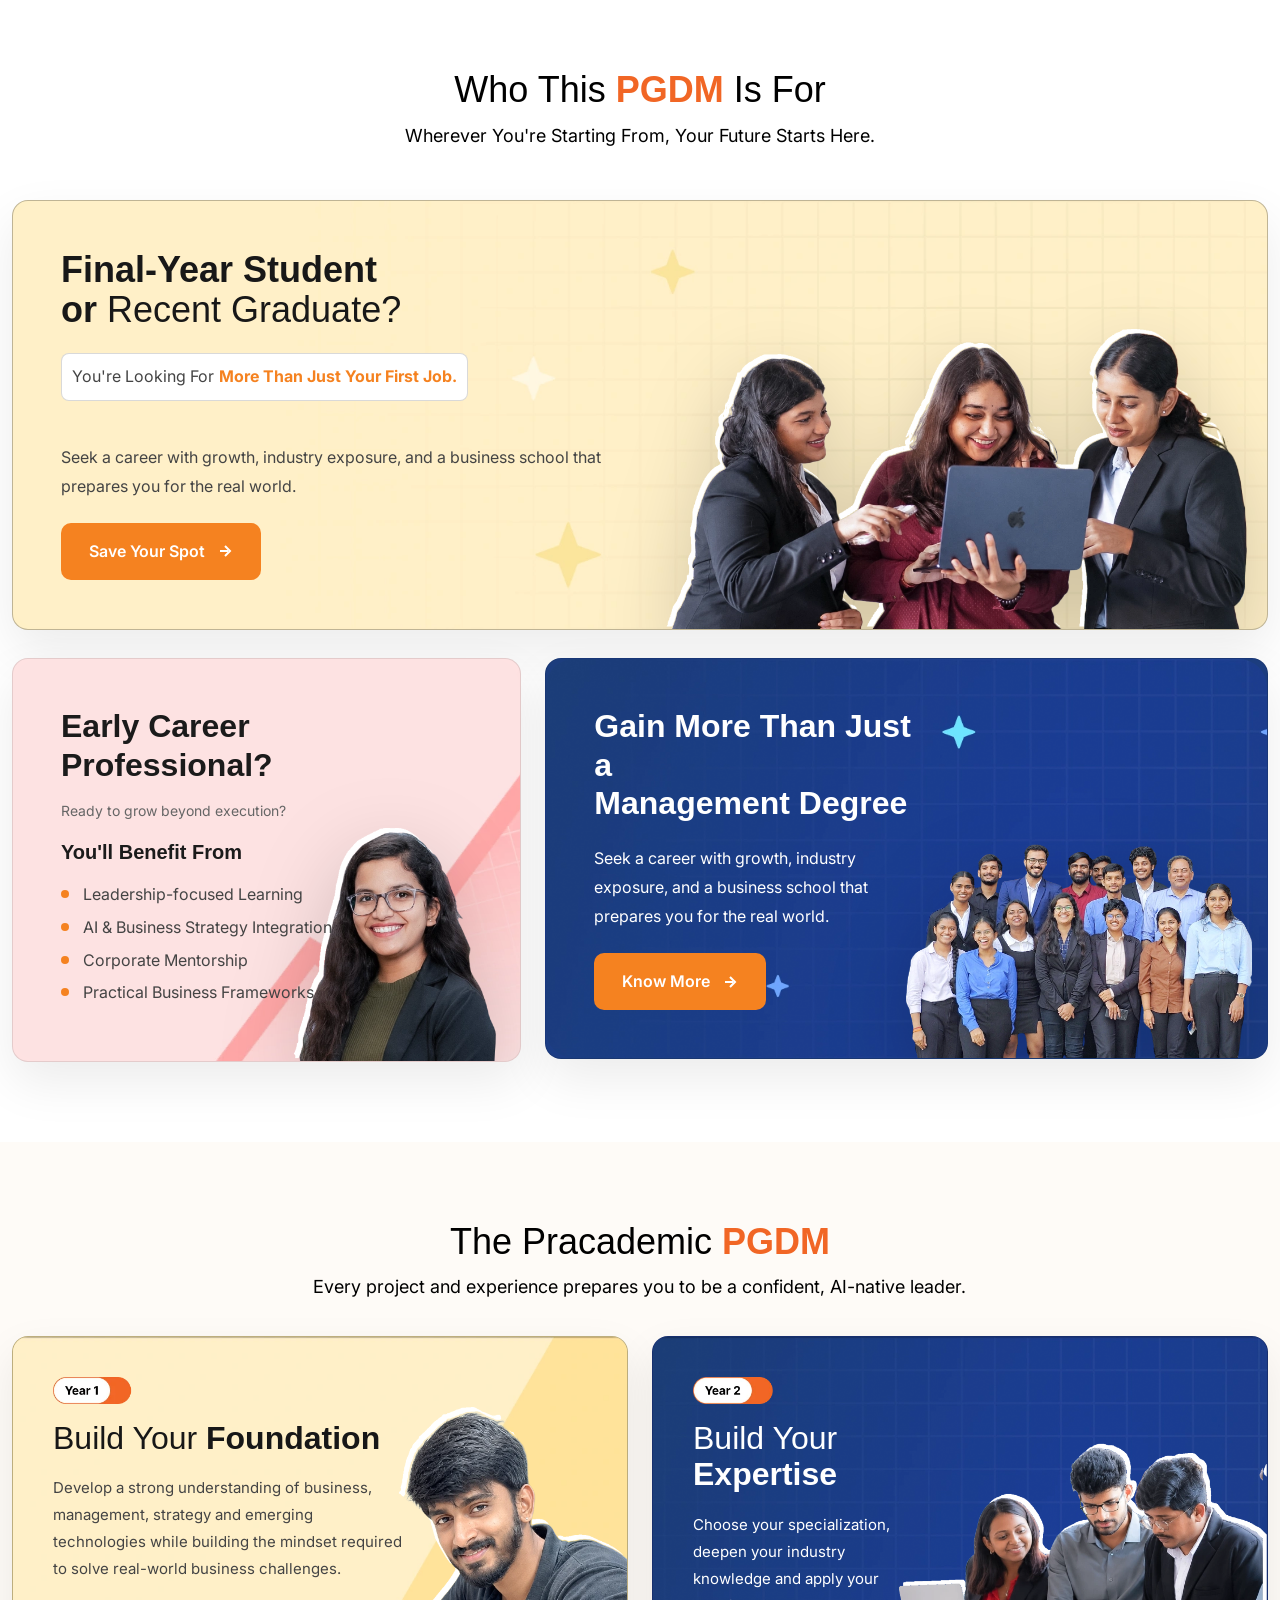
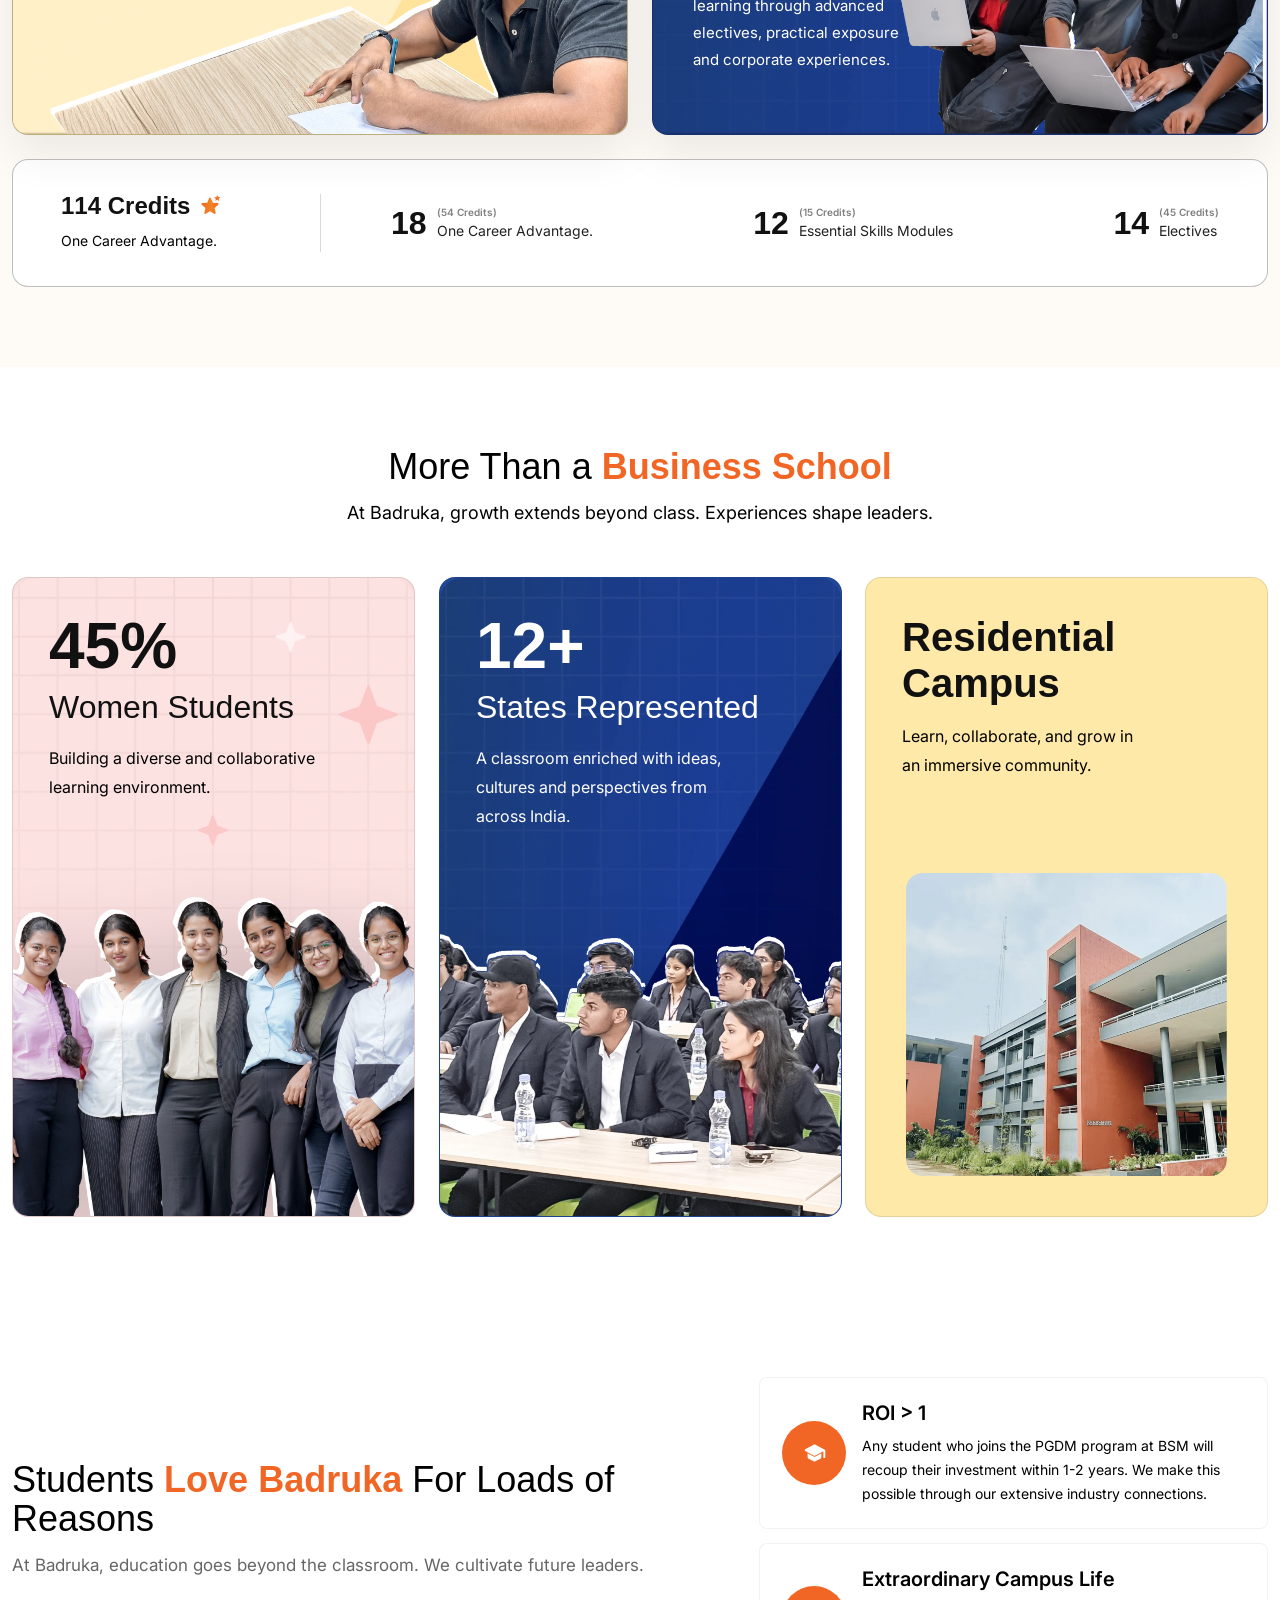
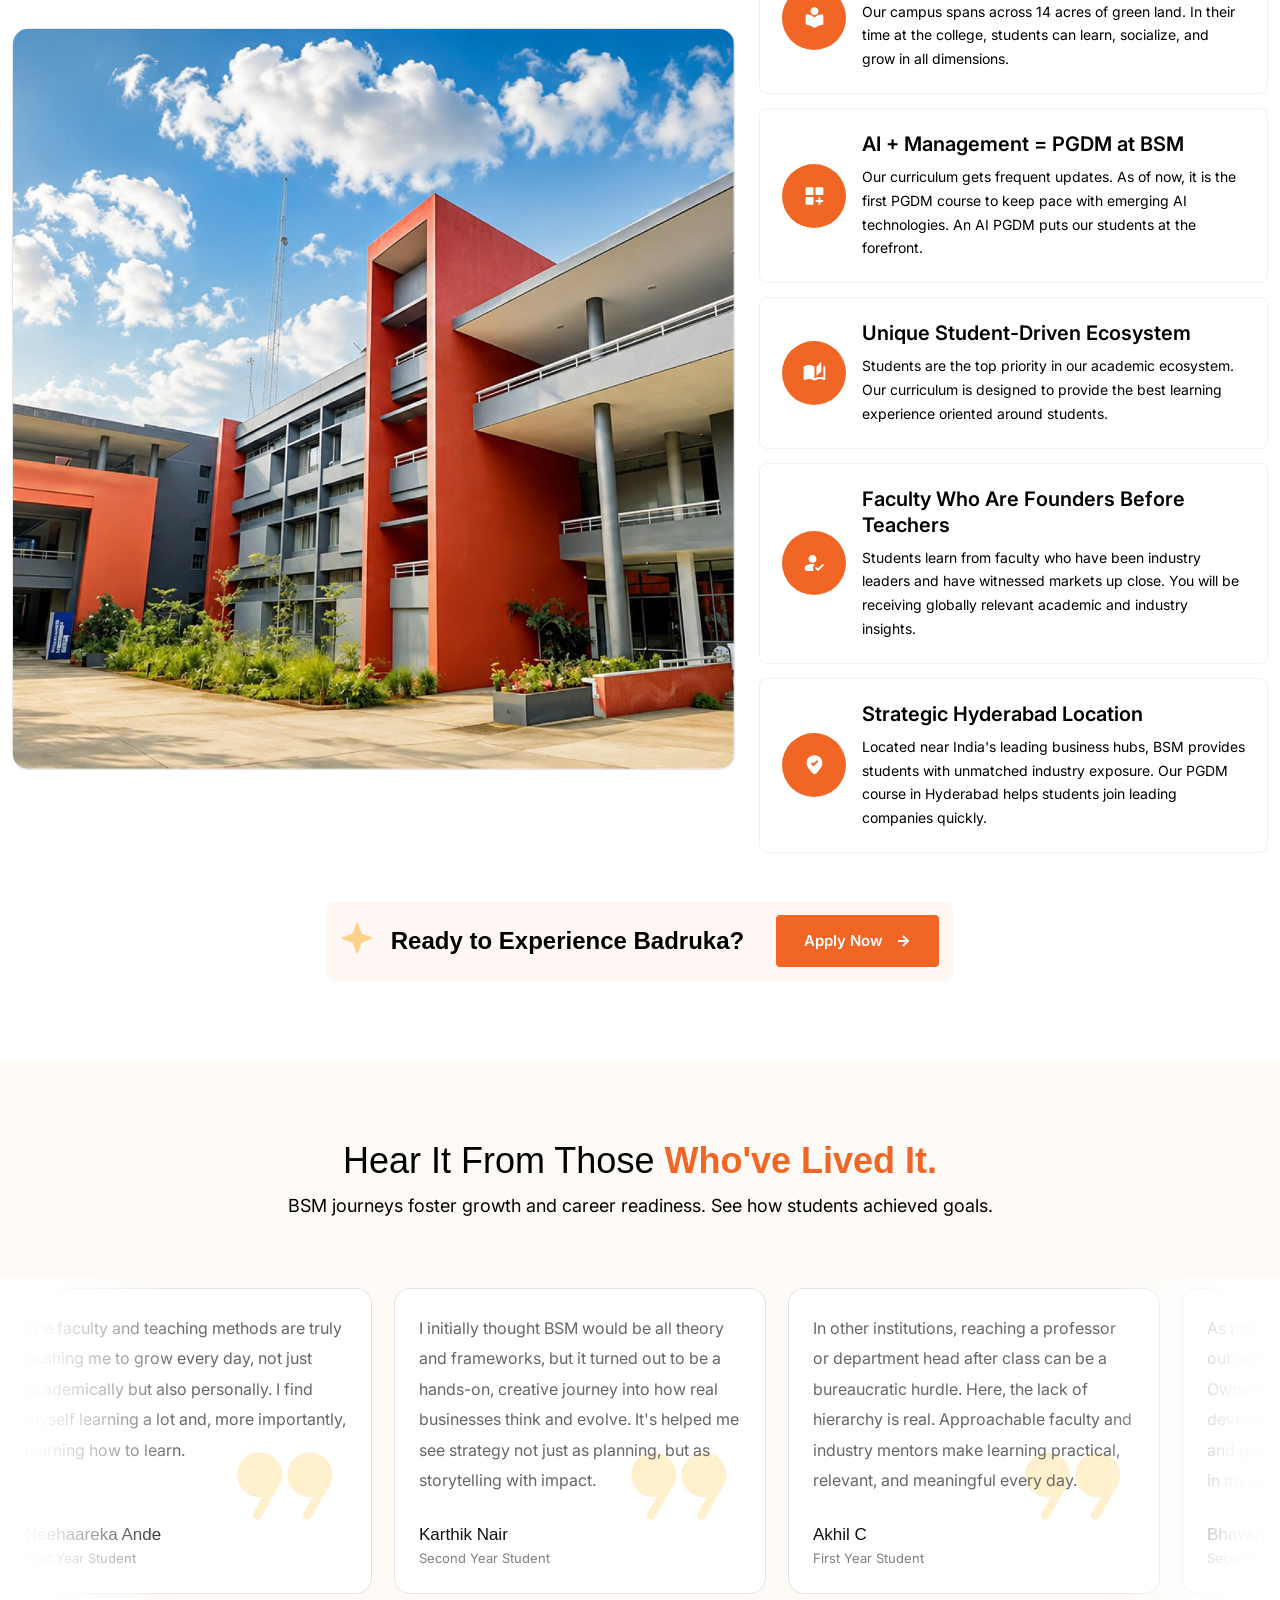
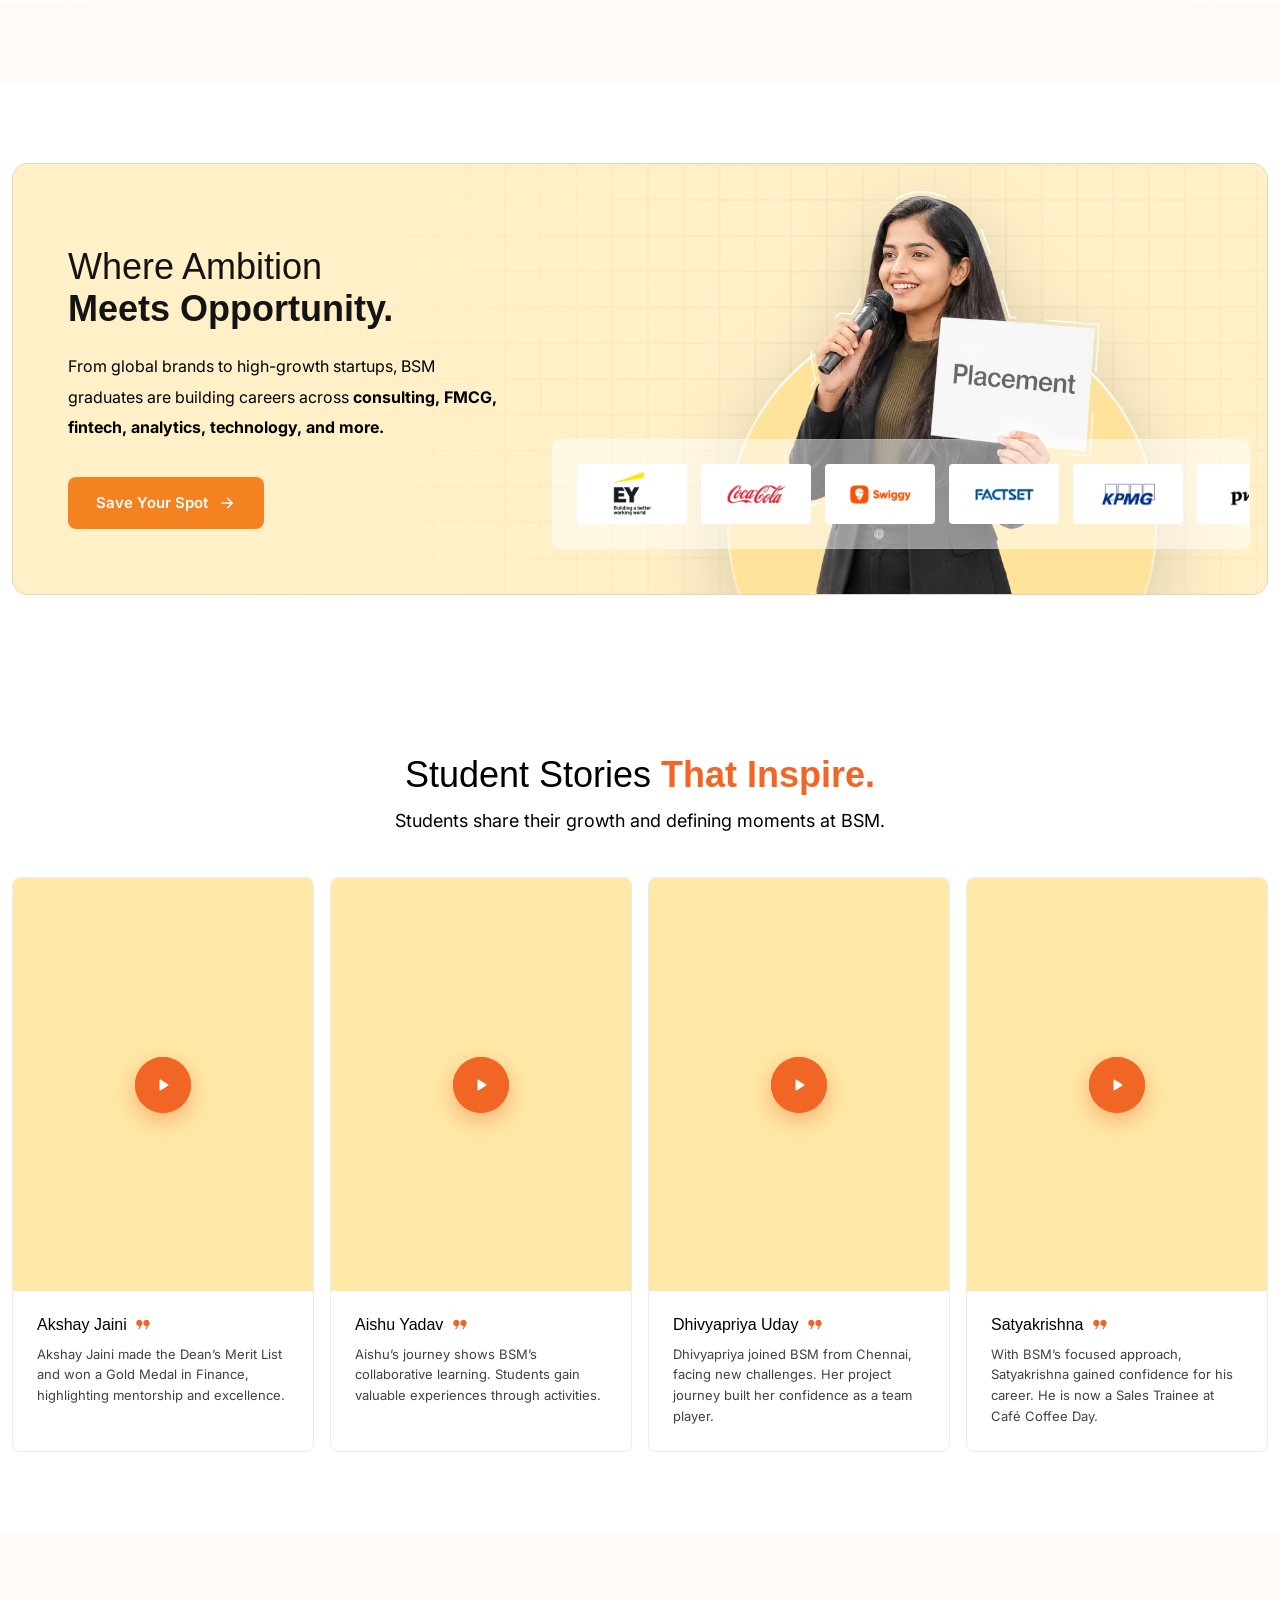
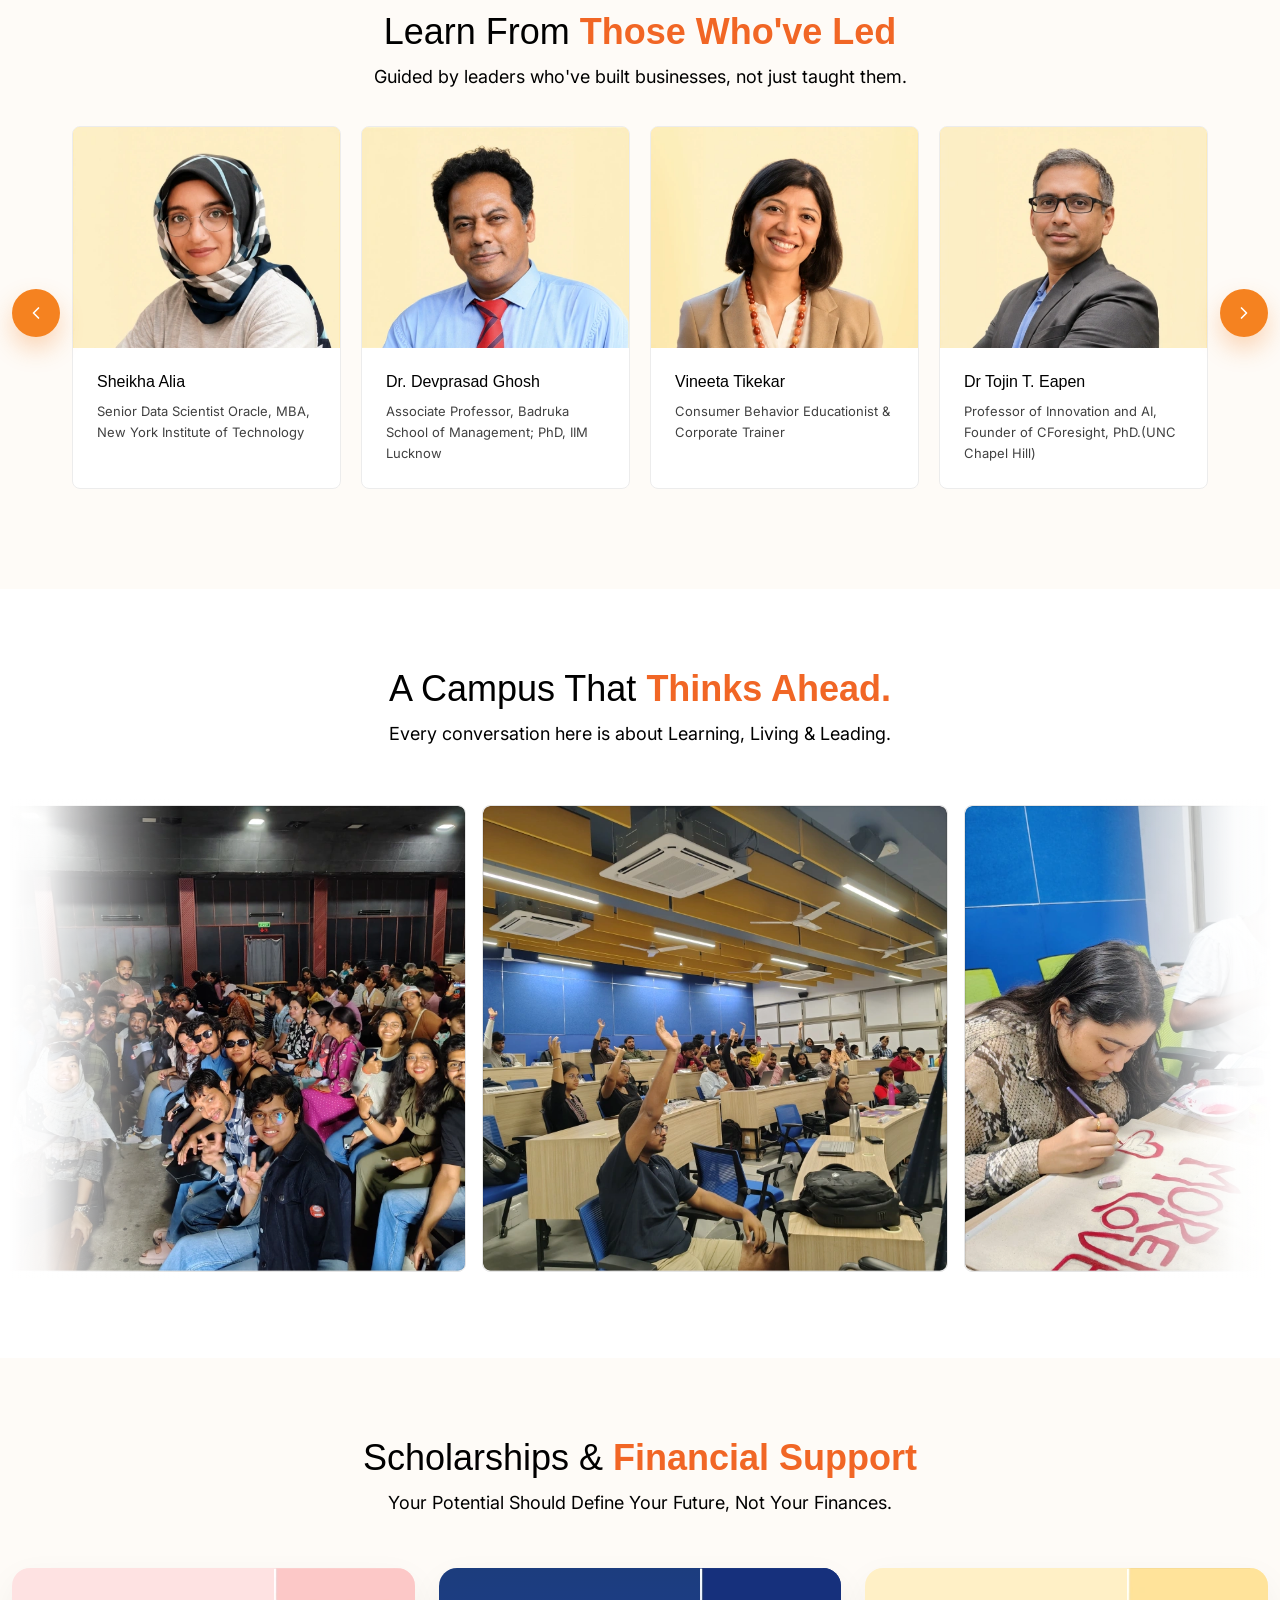
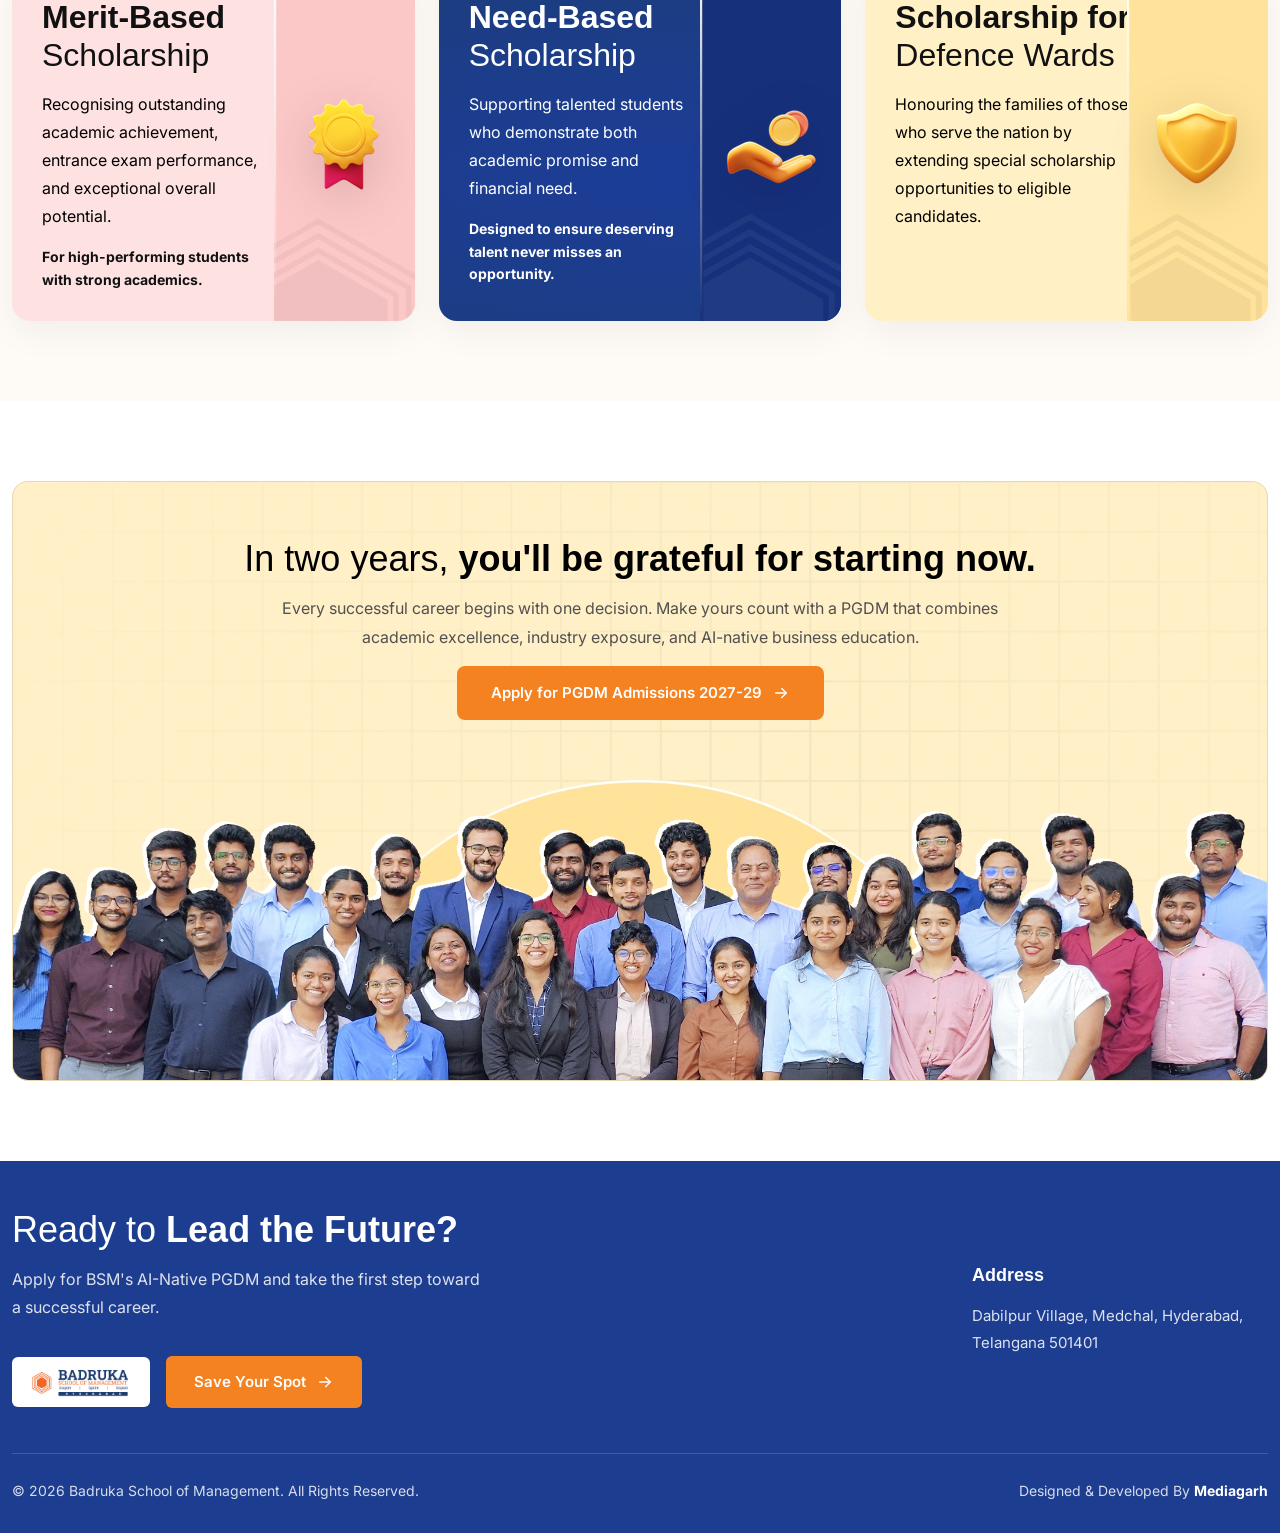
==== commit f6a58539: "add new chnages" ====
--- a/index.html
+++ b/index.html
@@ -169,9 +169,9 @@
         <div class="row align-items-center">
           <div class="col-lg-4">
             <div class="top-contact d-flex align-items-center">
-              <a href="#" class="d-flex align-items-center">
+              <a href="tel:+91 91543 11647" class="d-flex align-items-center">
                 <i class="bi bi-telephone-fill"></i>
-                +91 7878 XXXX XX
+                +91 91543 11647
               </a>
               <a href="mailto:admissions@bsm.edu.in" class="d-flex align-items-center">
                 <i class="bi bi-envelope-fill"></i>
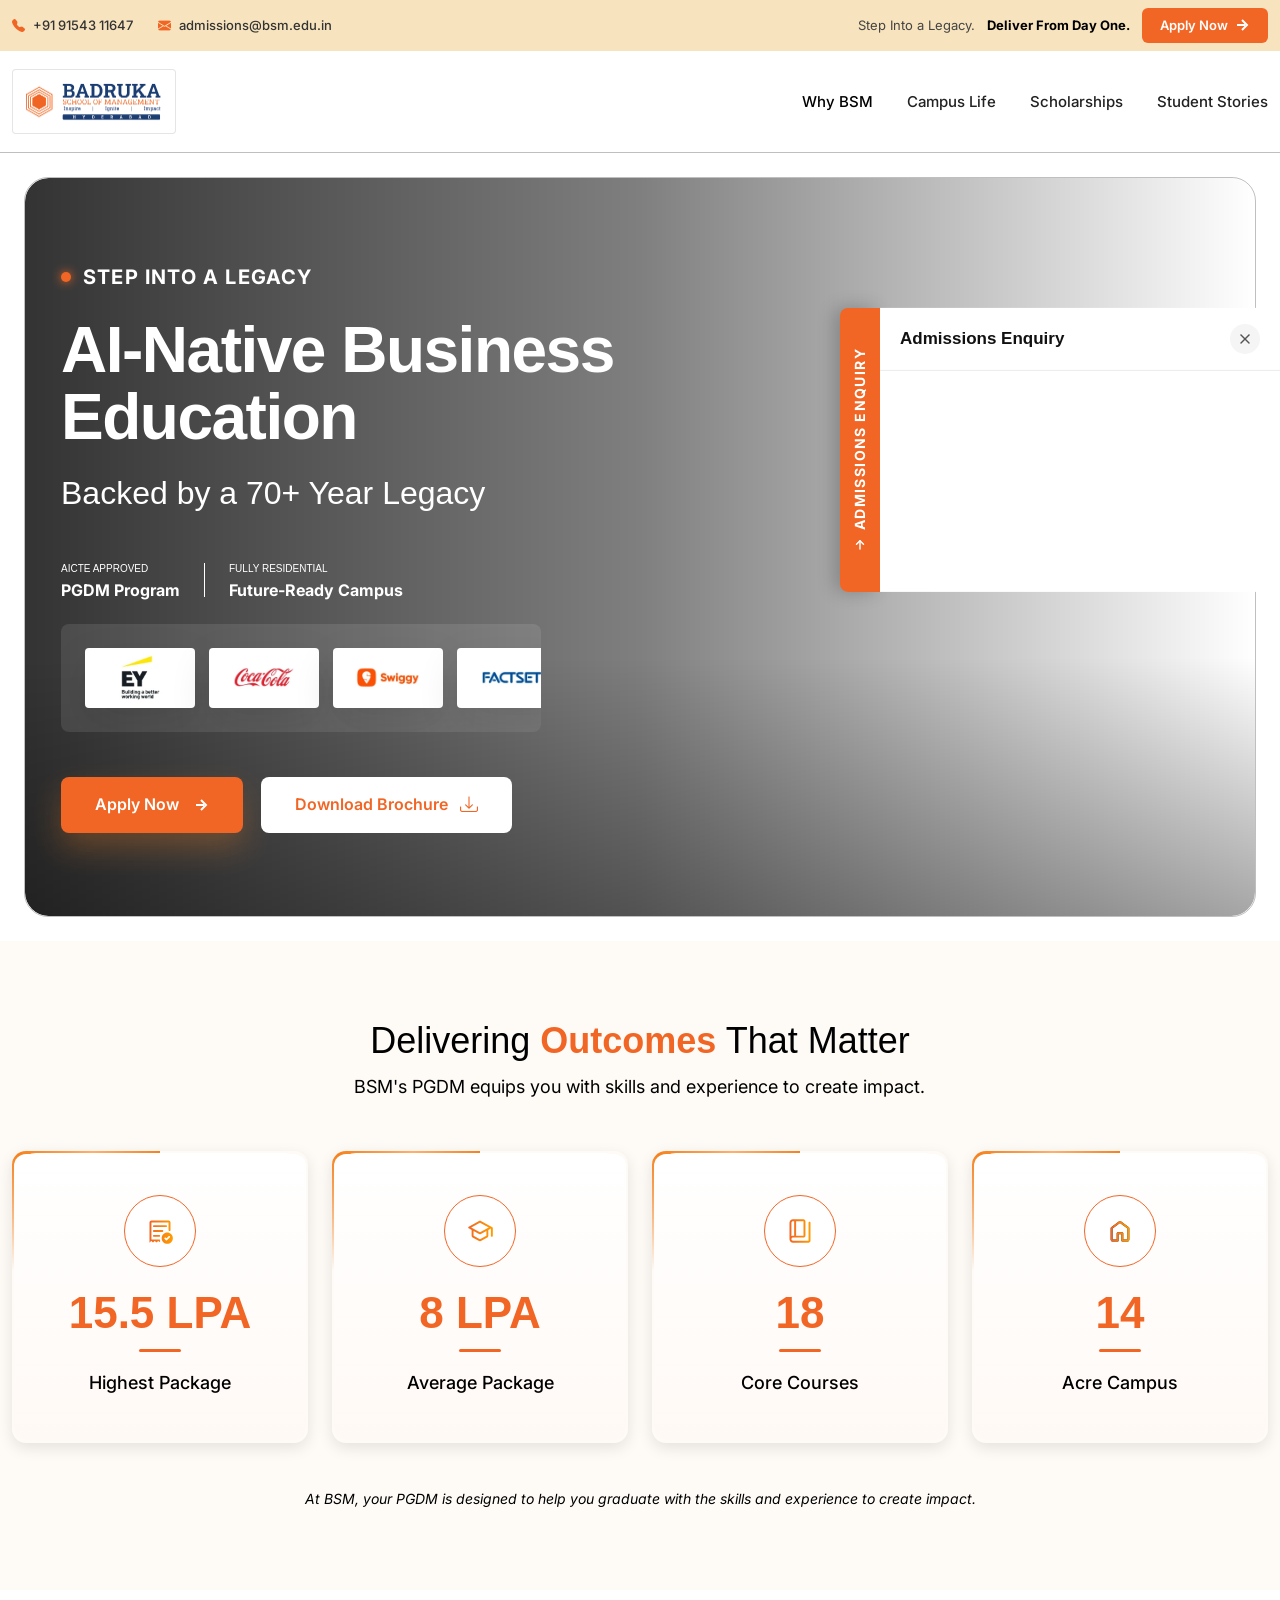
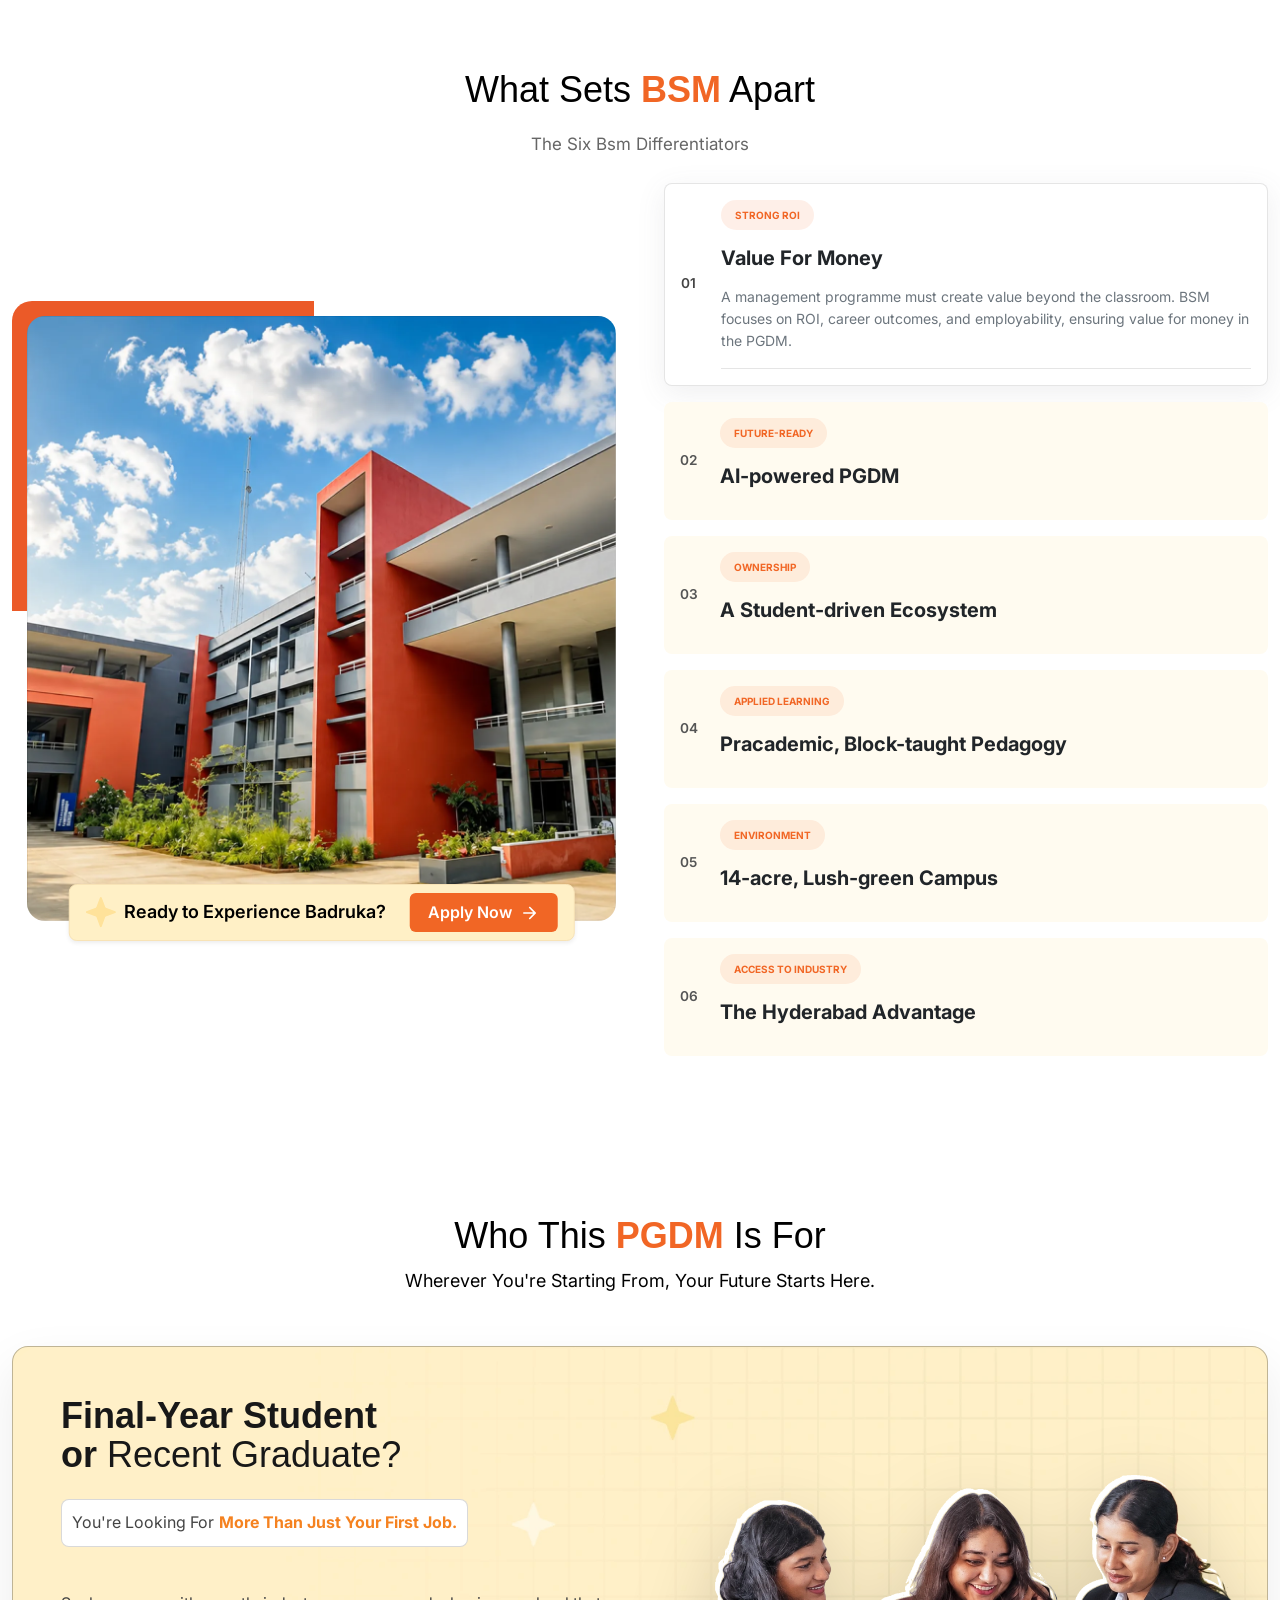
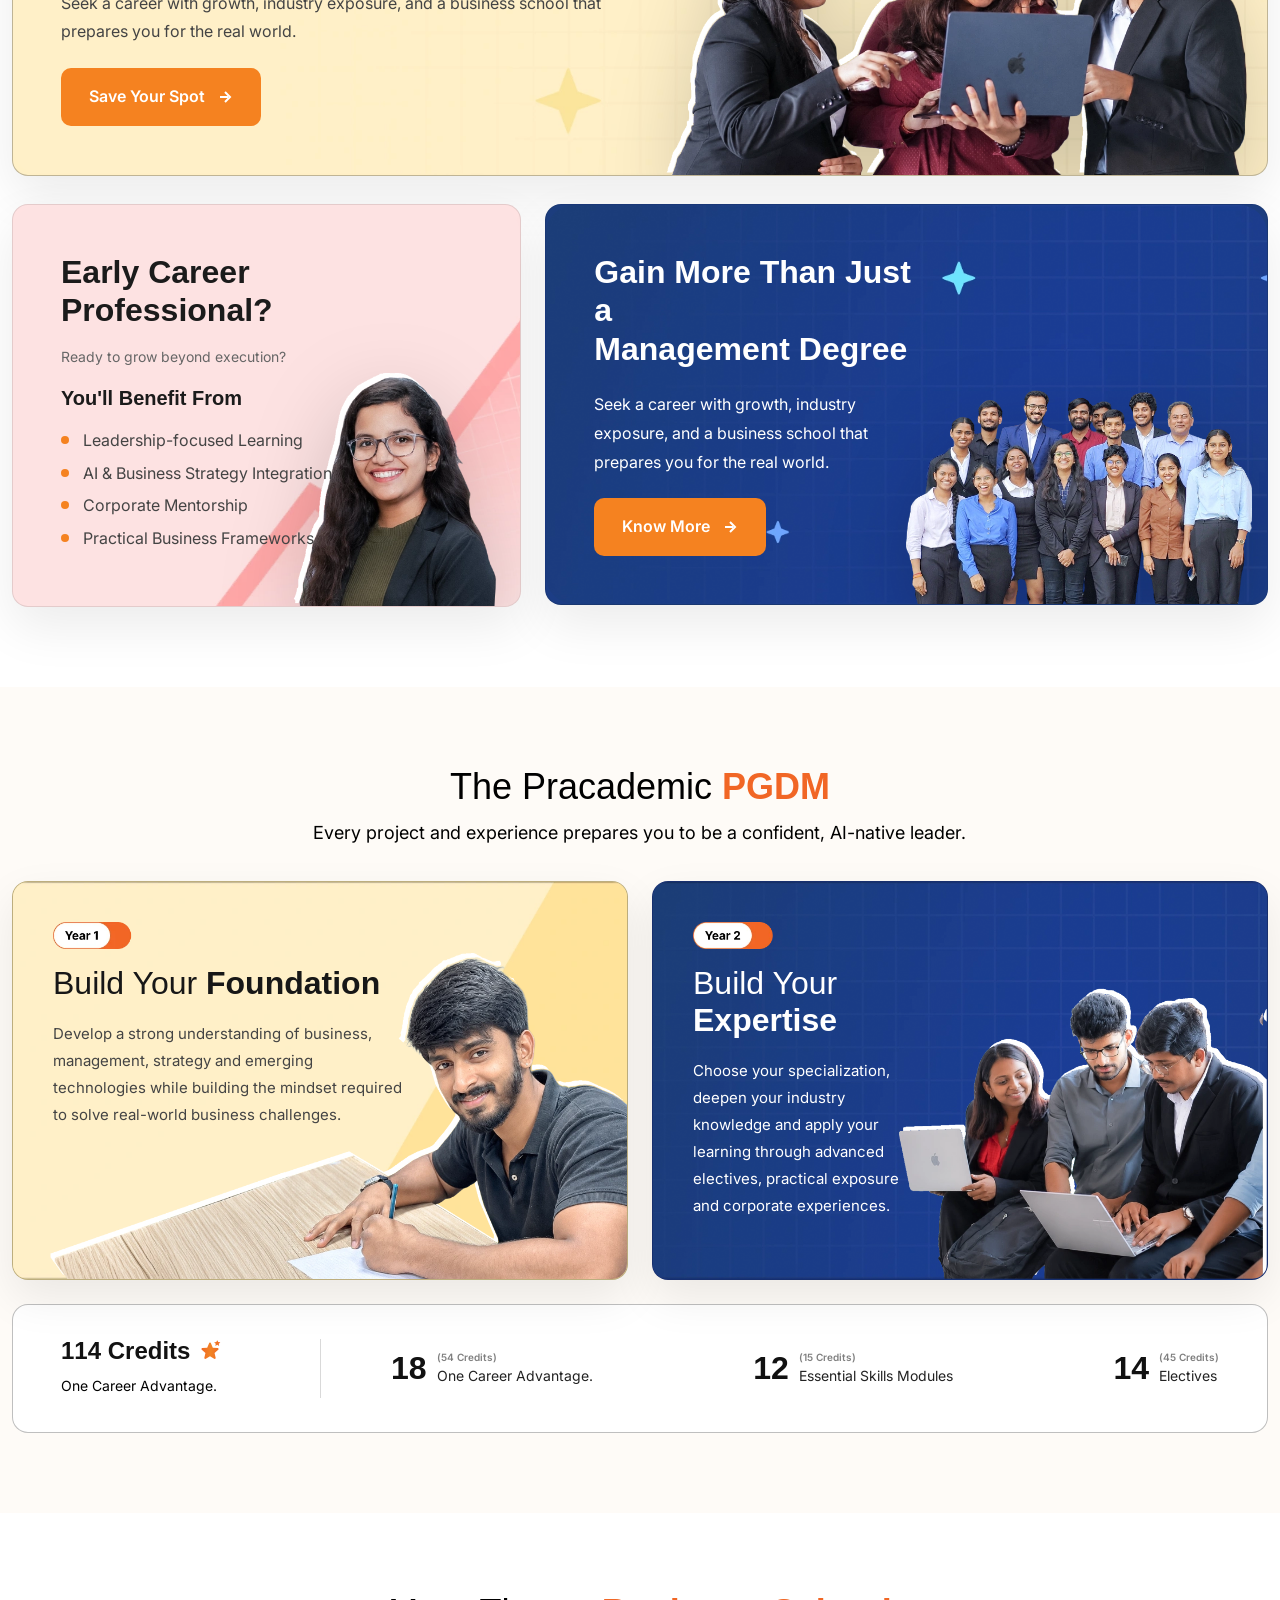
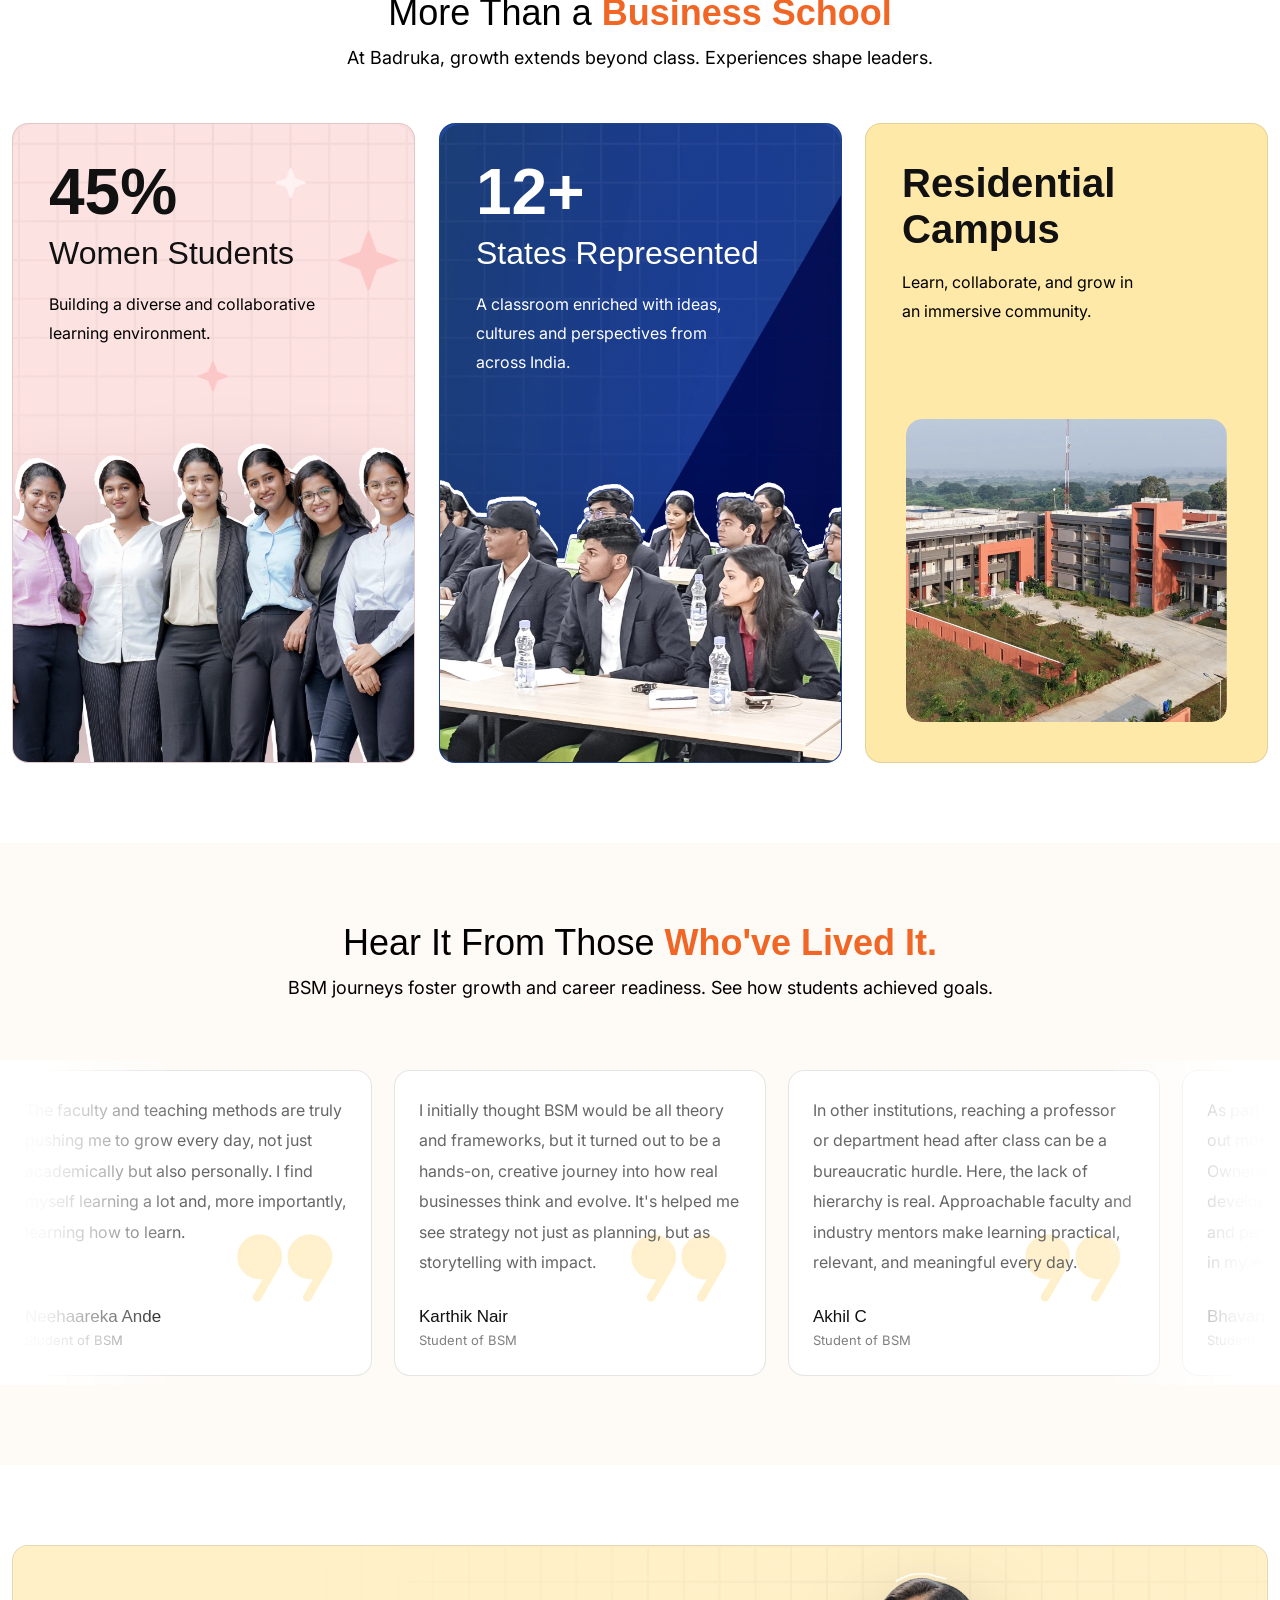
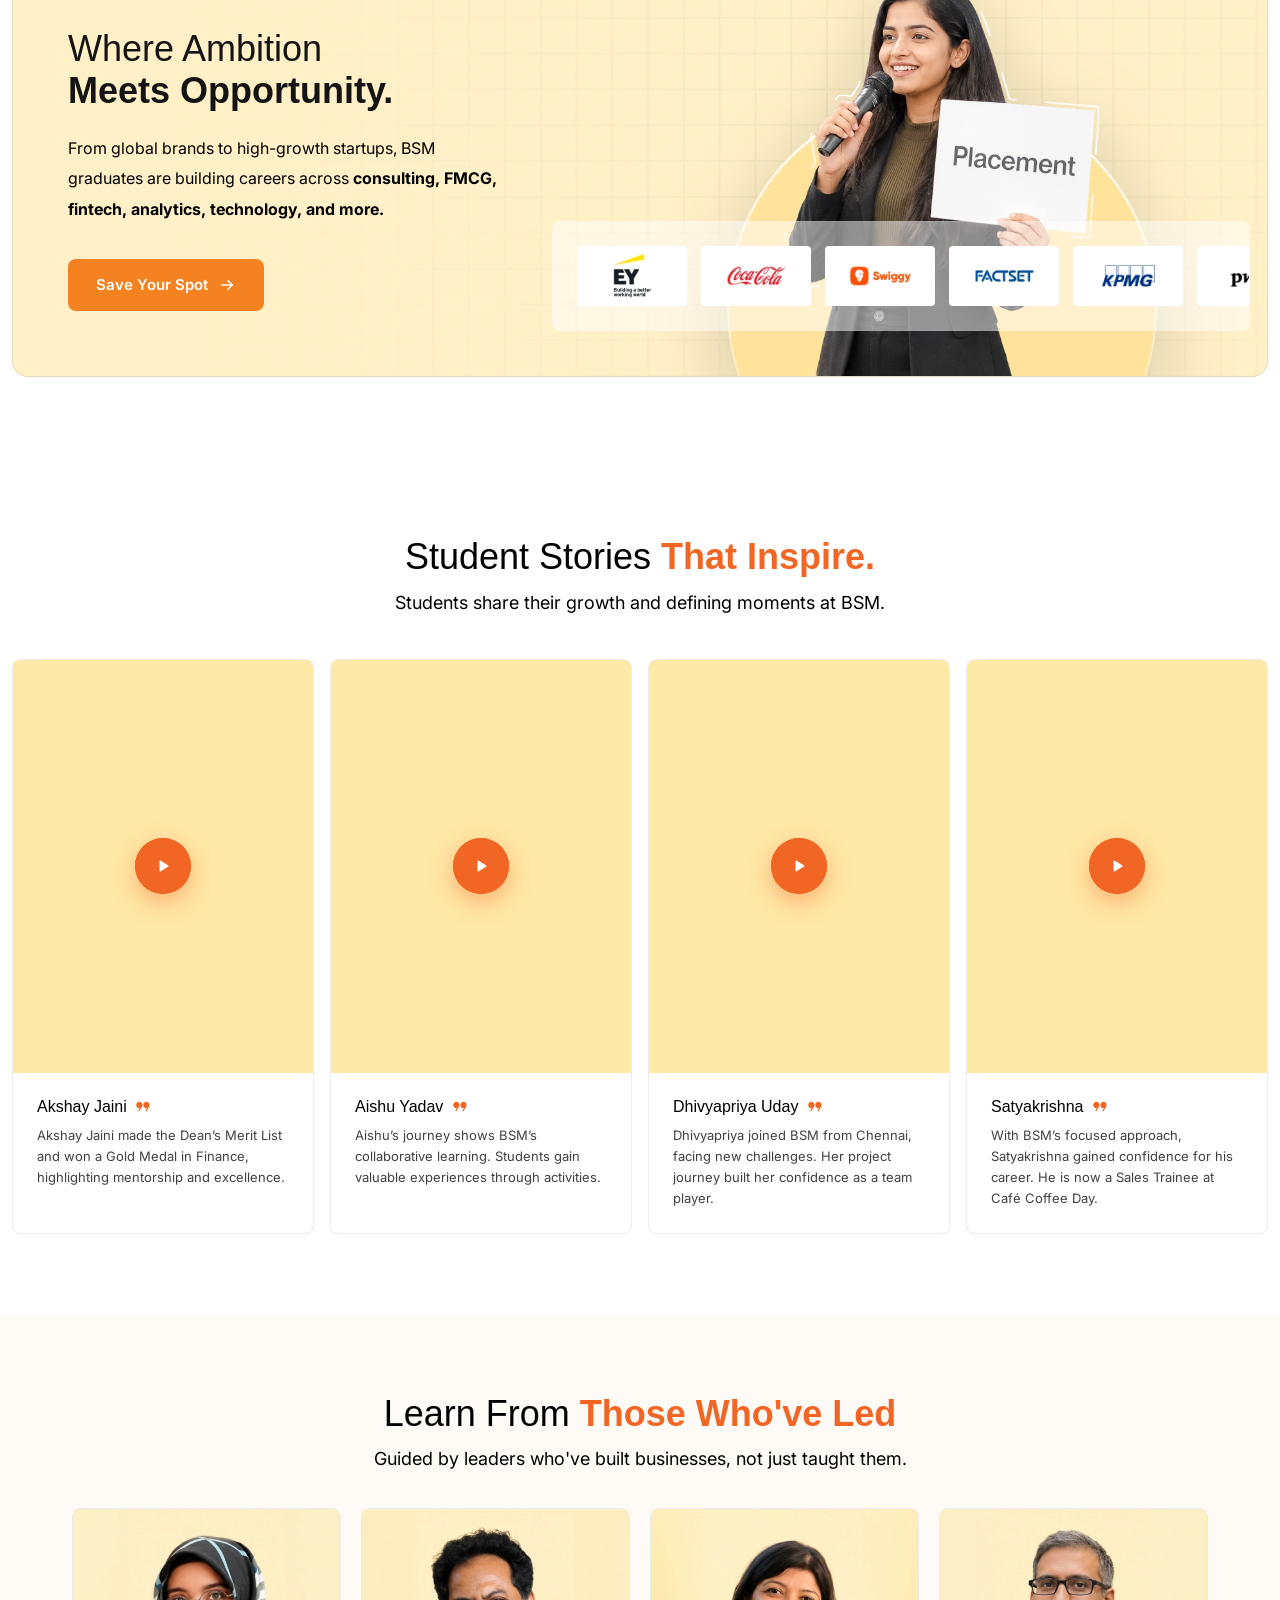
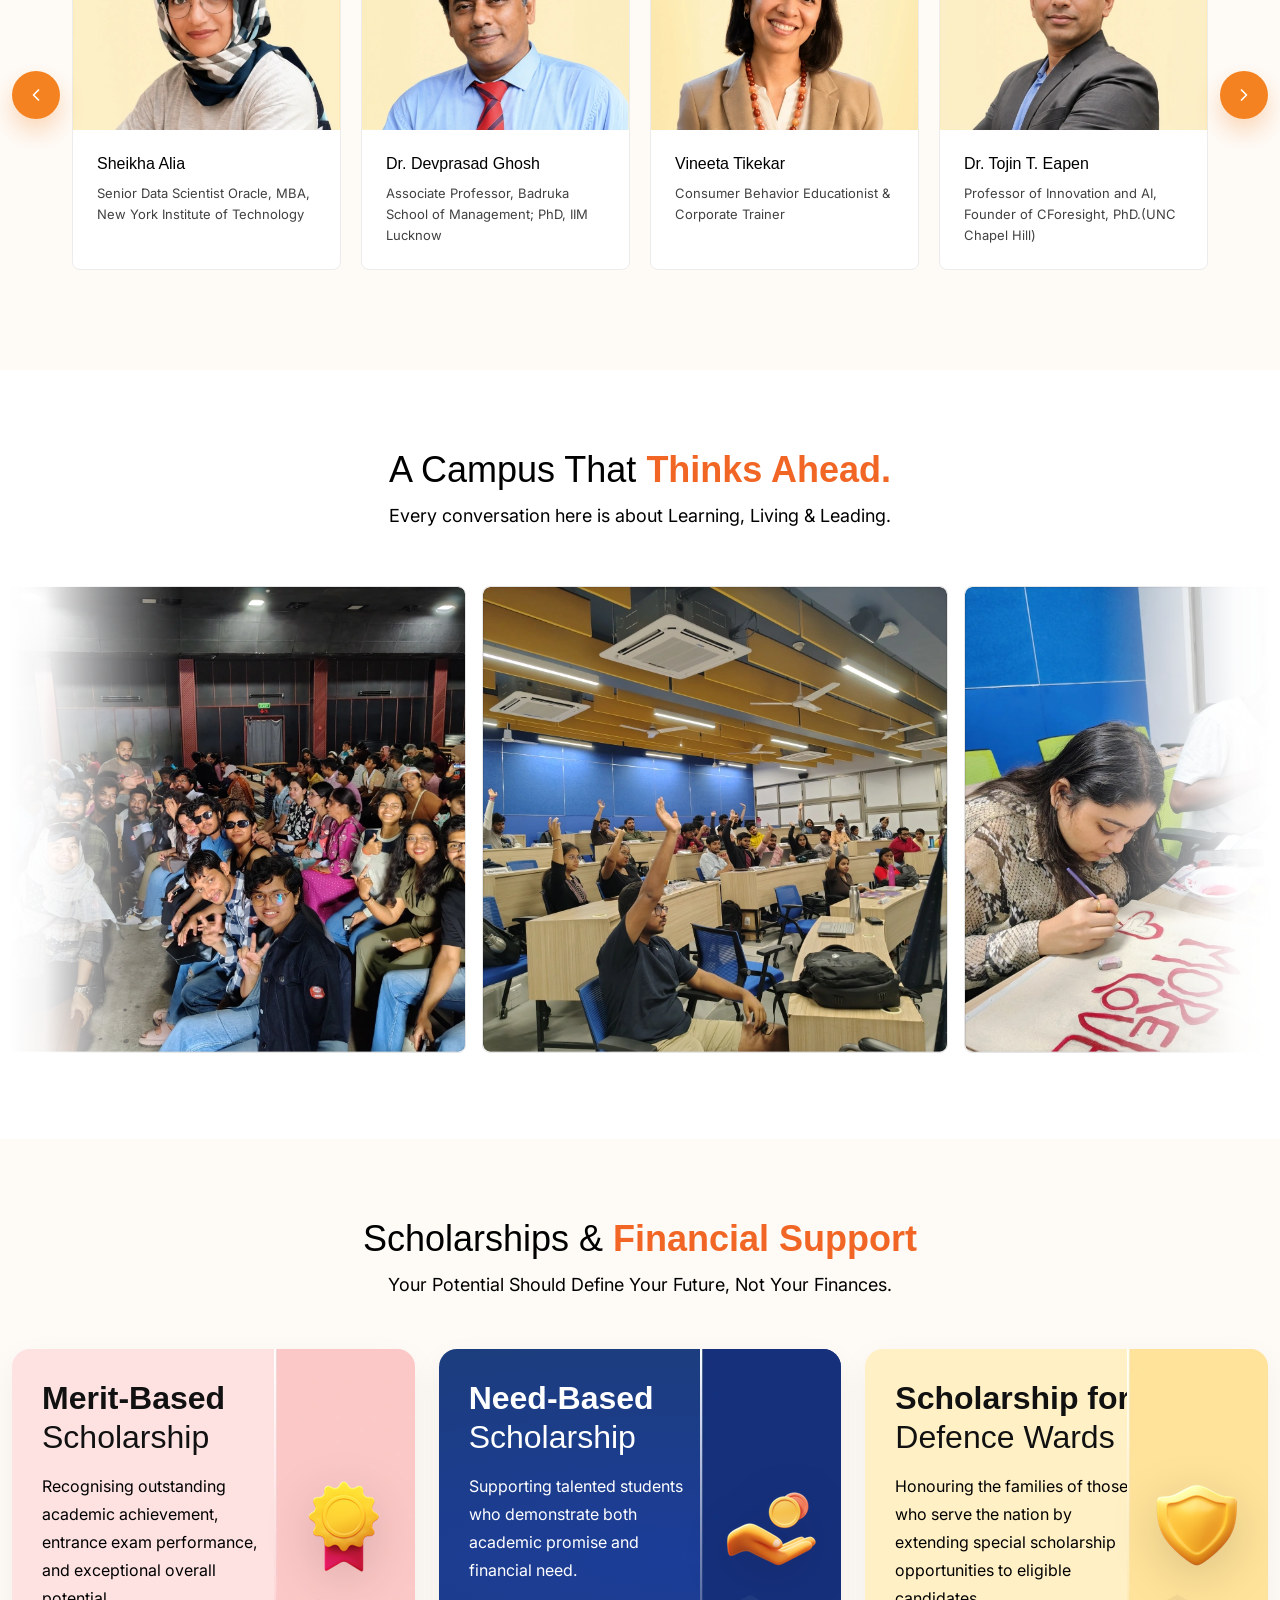
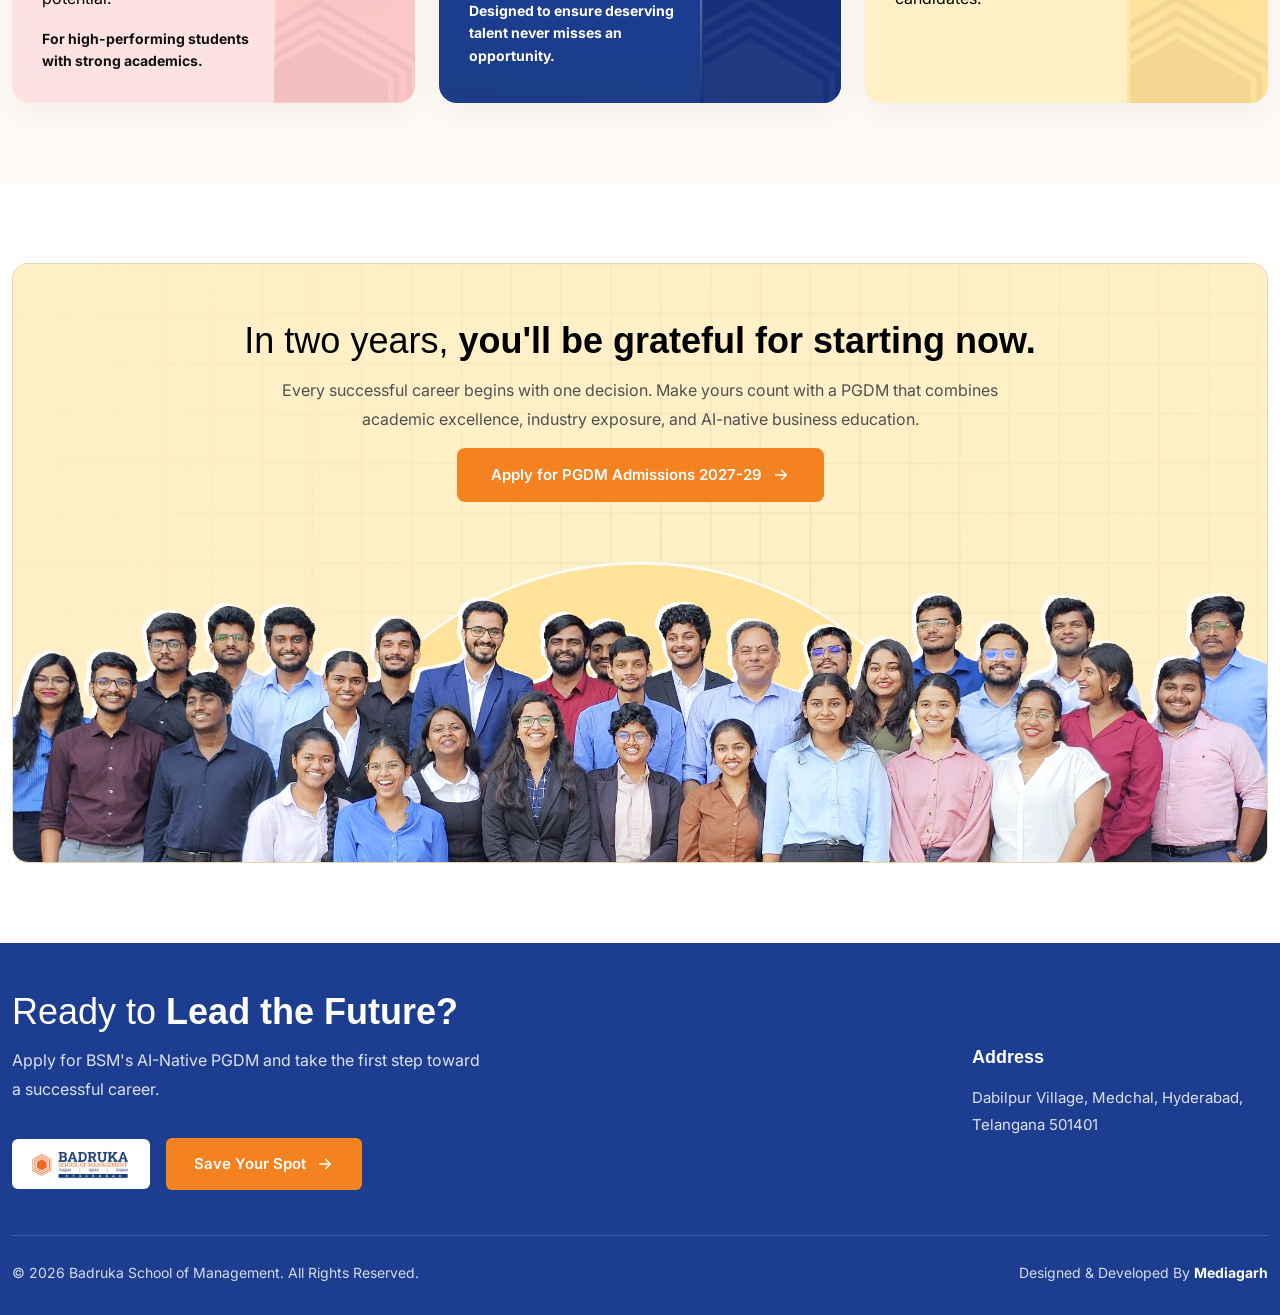
==== commit da191a1c: "section update" ====
--- a/index.html
+++ b/index.html
@@ -1,1090 +1,1096 @@
 <!doctype html>
 <html lang="en">
-  <head>
-    <meta charset="UTF-8" />
-    <meta name="viewport" content="width=device-width, initial-scale=1.0" />
-    <title>Badruka - School of Management LP</title>
-    <link rel="icon" href="images/favicon.webp" sizes="32x32" />
-    <link rel="preconnect" href="https://fonts.googleapis.com" />
-    <link rel="preconnect" href="https://fonts.gstatic.com" crossorigin />
-    <link
-      href="https://fonts.googleapis.com/css2?family=Inter:wght@300;400;500;600;700;800&display=swap"
-      rel="stylesheet"
-    />
-
-    <link rel="preload" as="image" href="images/banner-mob.webp" media="(max-width: 767px)" fetchpriority="high" />
-    <link rel="preload" as="image" href="images/bsm-logo.webp" fetchpriority="high" />
-    <link rel="preload" as="image" href="images/banner-top.webp" media="(min-width: 768px)" fetchpriority="high" />
-
-    <link href="https://api.fontshare.com/v2/css?f[]=satoshi@300,400,500,700,900&display=swap" rel="stylesheet" />
-    <link rel="stylesheet" href="https://cdn.jsdelivr.net/npm/bootstrap-icons@1.11.3/font/bootstrap-icons.min.css" />
-    <link href="https://cdn.jsdelivr.net/npm/bootstrap@5.3.7/dist/css/bootstrap.min.css" rel="stylesheet" />
-    <noscript>
-      <link rel="stylesheet" href="https://cdn.jsdelivr.net/npm/bootstrap@5.3.3/dist/css/bootstrap.min.css" />
-    </noscript>
-    <link rel="stylesheet" href="https://cdn.jsdelivr.net/npm/swiper@11/swiper-bundle.min.css" />
-    <link rel="stylesheet" href="css/style.css" />
-
-    <script defer>
-      // Load scripts on interaction
-      function load3rdPartyScripts() {
-        if (window._scriptsLoaded) return;
-        window._scriptsLoaded = true;
-
-        // GTM
-        const gtm = document.createElement('script');
-        gtm.src = 'https://www.googletagmanager.com/gtm.js?id=GTM-KKS7F6DF';
-        gtm.async = true;
-        document.body.appendChild(gtm);
-
-        // NoPaperForms
-        const npf = document.createElement('script');
-        npf.src = 'https://widgets.in6.nopaperforms.com/emwgts.js';
-        npf.async = true;
-        document.body.appendChild(npf);
-
-        // Show form wrapper after scripts
-        const form = document.getElementById('slideForm');
-        if (form) form.style.display = 'block';
-      }
-
-      ['scroll', 'click', 'touchstart'].forEach((ev) => {
-        window.addEventListener(ev, load3rdPartyScripts, { once: true, passive: true });
-      });
-
-      // Show download button after 5% scroll
-      window.addEventListener('scroll', () => {
-        const btn = document.getElementById('downloadBrochure');
-        if (!btn) return;
-        const scrolled = (window.scrollY / (document.documentElement.scrollHeight - window.innerHeight)) * 100;
-        btn.style.display = scrolled > 5 ? 'block' : 'none';
-      });
-    </script>
-
-    <!--DTC-->
-    <script type="text/javascript">
-      var npf_d = 'https://application.bsm.edu.in';
-      var npf_c = '6294';
-      var npf_m = '1';
-      var s = document.createElement('script');
-      s.type = 'text/javascript';
-      s.async = true;
-      s.src = 'https://track.nopaperforms.com/js/track.js';
-      document.body.appendChild(s);
-    </script>
-
-    <!--Bing-->
-    <script>
-      (function (w, d, t, r, u) {
-        var f, n, i;
-        ((w[u] = w[u] || []),
-          (f = function () {
-            var o = { ti: '97227936', enableAutoSpaTracking: true };
-            ((o.q = w[u]), (w[u] = new UET(o)), w[u].push('pageLoad'));
+
+<head>
+  <meta charset="UTF-8" />
+  <meta name="viewport" content="width=device-width, initial-scale=1.0" />
+  <title>Badruka - School of Management LP</title>
+  <link rel="icon" href="images/favicon.webp" sizes="32x32" />
+  <link rel="preconnect" href="https://fonts.googleapis.com" />
+  <link rel="preconnect" href="https://fonts.gstatic.com" crossorigin />
+  <link href="https://fonts.googleapis.com/css2?family=Inter:wght@300;400;500;600;700;800&display=swap"
+    rel="stylesheet" />
+
+  <link rel="preload" as="image" href="images/banner-mob.webp" media="(max-width: 767px)" fetchpriority="high" />
+  <link rel="preload" as="image" href="images/bsm-logo.webp" fetchpriority="high" />
+  <link rel="preload" as="image" href="images/banner-top.webp" media="(min-width: 768px)" fetchpriority="high" />
+
+  <link href="https://api.fontshare.com/v2/css?f[]=satoshi@300,400,500,700,900&display=swap" rel="stylesheet" />
+  <link rel="stylesheet" href="https://cdn.jsdelivr.net/npm/bootstrap-icons@1.11.3/font/bootstrap-icons.min.css" />
+  <link href="https://cdn.jsdelivr.net/npm/bootstrap@5.3.7/dist/css/bootstrap.min.css" rel="stylesheet" />
+  <noscript>
+    <link rel="stylesheet" href="https://cdn.jsdelivr.net/npm/bootstrap@5.3.3/dist/css/bootstrap.min.css" />
+  </noscript>
+  <link rel="stylesheet" href="https://cdn.jsdelivr.net/npm/swiper@11/swiper-bundle.min.css" />
+  <link rel="stylesheet" href="css/style.css" />
+
+  <script defer>
+    // Load scripts on interaction
+    function load3rdPartyScripts() {
+      if (window._scriptsLoaded) return;
+      window._scriptsLoaded = true;
+
+      // GTM
+      const gtm = document.createElement('script');
+      gtm.src = 'https://www.googletagmanager.com/gtm.js?id=GTM-KKS7F6DF';
+      gtm.async = true;
+      document.body.appendChild(gtm);
+
+      // NoPaperForms
+      const npf = document.createElement('script');
+      npf.src = 'https://widgets.in6.nopaperforms.com/emwgts.js';
+      npf.async = true;
+      document.body.appendChild(npf);
+
+      // Show form wrapper after scripts
+      const form = document.getElementById('slideForm');
+      if (form) form.style.display = 'block';
+    }
+
+    ['scroll', 'click', 'touchstart'].forEach((ev) => {
+      window.addEventListener(ev, load3rdPartyScripts, { once: true, passive: true });
+    });
+
+    // Show download button after 5% scroll
+    window.addEventListener('scroll', () => {
+      const btn = document.getElementById('downloadBrochure');
+      if (!btn) return;
+      const scrolled = (window.scrollY / (document.documentElement.scrollHeight - window.innerHeight)) * 100;
+      btn.style.display = scrolled > 5 ? 'block' : 'none';
+    });
+  </script>
+
+  <!--DTC-->
+  <script type="text/javascript">
+    var npf_d = 'https://application.bsm.edu.in';
+    var npf_c = '6294';
+    var npf_m = '1';
+    var s = document.createElement('script');
+    s.type = 'text/javascript';
+    s.async = true;
+    s.src = 'https://track.nopaperforms.com/js/track.js';
+    document.body.appendChild(s);
+  </script>
+
+  <!--Bing-->
+  <script>
+    (function (w, d, t, r, u) {
+      var f, n, i;
+      ((w[u] = w[u] || []),
+        (f = function () {
+          var o = { ti: '97227936', enableAutoSpaTracking: true };
+          ((o.q = w[u]), (w[u] = new UET(o)), w[u].push('pageLoad'));
+        }),
+        (n = d.createElement(t)),
+        (n.src = r),
+        (n.async = 1),
+        (n.onload = n.onreadystatechange =
+          function () {
+            var s = this.readyState;
+            (s && s !== 'loaded' && s !== 'complete') || (f(), (n.onload = n.onreadystatechange = null));
           }),
-          (n = d.createElement(t)),
-          (n.src = r),
-          (n.async = 1),
-          (n.onload = n.onreadystatechange =
-            function () {
-              var s = this.readyState;
-              (s && s !== 'loaded' && s !== 'complete') || (f(), (n.onload = n.onreadystatechange = null));
-            }),
-          (i = d.getElementsByTagName(t)[0]),
-          i.parentNode.insertBefore(n, i));
-      })(window, document, 'script', '//bat.bing.com/bat.js', 'uetq');
-    </script>
-
-    <!-- Google Tag Manager -->
-    <script>
-      (function (w, d, s, l, i) {
-        w[l] = w[l] || [];
-        w[l].push({ 'gtm.start': new Date().getTime(), event: 'gtm.js' });
-        var f = d.getElementsByTagName(s)[0],
-          j = d.createElement(s),
-          dl = l != 'dataLayer' ? '&l=' + l : '';
-        j.async = true;
-        j.src = 'https://www.googletagmanager.com/gtm.js?id=' + i + dl;
-        f.parentNode.insertBefore(j, f);
-      })(window, document, 'script', 'dataLayer', 'GTM-KKS7F6DF');
-    </script>
-    <!-- End Google Tag Manager -->
-
-    <!-- Google tag (gtag.js) -->
-    <script async src="https://www.googletagmanager.com/gtag/js?id=AW-16741304463"></script>
-
-    <script>
-      window.dataLayer = window.dataLayer || [];
-      function gtag() {
-        dataLayer.push(arguments);
-      }
-      gtag('js', new Date());
-
-      gtag('config', 'AW-16741304463');
-    </script>
-
-    <!-- Meta Pixel Code -->
-    <script>
-      !(function (f, b, e, v, n, t, s) {
-        if (f.fbq) return;
-        n = f.fbq = function () {
-          n.callMethod ? n.callMethod.apply(n, arguments) : n.queue.push(arguments);
-        };
-        if (!f._fbq) f._fbq = n;
-        n.push = n;
-        n.loaded = !0;
-        n.version = '2.0';
-        n.queue = [];
-        t = b.createElement(e);
-        t.async = !0;
-        t.src = v;
-        s = b.getElementsByTagName(e)[0];
-        s.parentNode.insertBefore(t, s);
-      })(window, document, 'script', 'https://connect.facebook.net/en_US/fbevents.js');
-      fbq('init', '2119251019020776');
-      fbq('track', 'PageView');
-    </script>
-    <noscript
-      ><img
-        height="1"
-        width="1"
-        style="display: none"
-        src="https://www.facebook.com/tr?id=2119251019020776&ev=PageView&noscript=1"
-    /></noscript>
-    <!-- End Meta Pixel Code -->
-  </head>
-  <body>
-    <!-- Google Tag Manager (noscript) -->
-    <noscript
-      ><iframe
-        src="https://www.googletagmanager.com/ns.html?id=GTM-KKS7F6DF"
-        height="0"
-        width="0"
-        style="display: none; visibility: hidden"
-      ></iframe
-    ></noscript>
-    <!-- End Google Tag Manager (noscript) -->
-    <div class="top-bar">
-      <div class="container">
-        <div class="row align-items-center">
-          <div class="col-lg-4">
-            <div class="top-contact d-flex align-items-center">
-              <a href="tel:+91 91543 11647" class="d-flex align-items-center">
-                <i class="bi bi-telephone-fill"></i>
-                +91 91543 11647
-              </a>
-              <a href="mailto:admissions@bsm.edu.in" class="d-flex align-items-center">
-                <i class="bi bi-envelope-fill"></i>
-                admissions@bsm.edu.in
-              </a>
-            </div>
-          </div>
-          <div class="col-lg-8">
-            <div class="top-right d-flex justify-content-end align-items-center">
-              <span>Step Into a Legacy.</span>
-              <strong>Deliver From Day One.</strong>
-              <a href="#heroFormCol" class="apply-btn-sm d-inline-flex align-items-center" data-enq-trigger>
-                Apply Now
-                <svg width="18" class="ms-1" height="18" fill="none" stroke="currentColor" stroke-width="2">
-                  <path d="M5 9h8"></path>
-                  <path d="M10 4l5 5-5 5"></path>
-                </svg>
-              </a>
-            </div>
-          </div>
-        </div>
-      </div>
-    </div>
-    <nav class="navbar navbar-expand-lg main-navbar">
-      <div class="container">
-        <a class="navbar-brand mx-lg-0 mx-auto" href="#">
-          <img src="images/header-logo.png" class="img-fluid" alt="Logo" />
-        </a>
-        <div class="collapse navbar-collapse" id="navbar">
-          <ul class="navbar-nav ms-auto">
-            <li class="nav-item">
-              <a class="nav-link active" href="#why-bsm">Why BSM</a>
-            </li>
-            <li class="nav-item">
-              <a class="nav-link" href="#campus-life">Campus Life</a>
-            </li>
-            <li class="nav-item">
-              <a class="nav-link" href="#scholarships">Scholarships</a>
-            </li>
-            <li class="nav-item">
-              <a class="nav-link" href="#student-stories">Student Stories</a>
-            </li>
-          </ul>
-        </div>
-      </div>
-    </nav>
-    <section class="p-lg-4 p-2">
-      <div class="hero-section" id="enq-form-anchor">
-        <video autoplay muted loop playsinline>
-          <source src="images/badruka-lp-hero-video.mkv" type="video/mp4" />
-        </video>
-        <div class="hero-overlay"></div>
-        <div class="container position-relative">
-          <div class="row align-items-center hero-row">
-            <div class="col-xl-6 col-lg-7">
-              <div class="hero-content">
-                <span class="hero-tag">
-                  <span class="dot"></span>
-                  STEP INTO A LEGACY
-                </span>
-                <h1>AI-Native Business Education</h1>
-                <p>Backed by a 70+ Year Legacy</p>
-                <div class="d-flex align-items-center mb-4 aicte-wrapper" style="gap: 24px">
-                  <div class="aicte-approved">
-                    <span>AICTE APPROVED</span>
-                    <p>PGDM Program</p>
+        (i = d.getElementsByTagName(t)[0]),
+        i.parentNode.insertBefore(n, i));
+    })(window, document, 'script', '//bat.bing.com/bat.js', 'uetq');
+  </script>
+
+  <!-- Google Tag Manager -->
+  <script>
+    (function (w, d, s, l, i) {
+      w[l] = w[l] || [];
+      w[l].push({ 'gtm.start': new Date().getTime(), event: 'gtm.js' });
+      var f = d.getElementsByTagName(s)[0],
+        j = d.createElement(s),
+        dl = l != 'dataLayer' ? '&l=' + l : '';
+      j.async = true;
+      j.src = 'https://www.googletagmanager.com/gtm.js?id=' + i + dl;
+      f.parentNode.insertBefore(j, f);
+    })(window, document, 'script', 'dataLayer', 'GTM-KKS7F6DF');
+  </script>
+  <!-- End Google Tag Manager -->
+
+  <!-- Google tag (gtag.js) -->
+  <script async src="https://www.googletagmanager.com/gtag/js?id=AW-16741304463"></script>
+
+  <script>
+    window.dataLayer = window.dataLayer || [];
+    function gtag() {
+      dataLayer.push(arguments);
+    }
+    gtag('js', new Date());
+
+    gtag('config', 'AW-16741304463');
+  </script>
+
+  <!-- Meta Pixel Code -->
+  <script>
+    !(function (f, b, e, v, n, t, s) {
+      if (f.fbq) return;
+      n = f.fbq = function () {
+        n.callMethod ? n.callMethod.apply(n, arguments) : n.queue.push(arguments);
+      };
+      if (!f._fbq) f._fbq = n;
+      n.push = n;
+      n.loaded = !0;
+      n.version = '2.0';
+      n.queue = [];
+      t = b.createElement(e);
+      t.async = !0;
+      t.src = v;
+      s = b.getElementsByTagName(e)[0];
+      s.parentNode.insertBefore(t, s);
+    })(window, document, 'script', 'https://connect.facebook.net/en_US/fbevents.js');
+    fbq('init', '2119251019020776');
+    fbq('track', 'PageView');
+  </script>
+  <noscript><img height="1" width="1" style="display: none"
+      src="https://www.facebook.com/tr?id=2119251019020776&ev=PageView&noscript=1" /></noscript>
+  <!-- End Meta Pixel Code -->
+</head>
+
+<body>
+  <!-- Google Tag Manager (noscript) -->
+  <noscript><iframe src="https://www.googletagmanager.com/ns.html?id=GTM-KKS7F6DF" height="0" width="0"
+      style="display: none; visibility: hidden"></iframe></noscript>
+  <!-- End Google Tag Manager (noscript) -->
+  <div class="top-bar">
+    <div class="container">
+      <div class="row align-items-center">
+        <div class="col-lg-4">
+          <div class="top-contact d-flex align-items-center">
+            <a href="tel:+91 91543 11647" class="d-flex align-items-center">
+              <i class="bi bi-telephone-fill"></i>
+              +91 91543 11647
+            </a>
+            <a href="mailto:admissions@bsm.edu.in" class="d-flex align-items-center">
+              <i class="bi bi-envelope-fill"></i>
+              admissions@bsm.edu.in
+            </a>
+          </div>
+        </div>
+        <div class="col-lg-8">
+          <div class="top-right d-flex justify-content-end align-items-center">
+            <span>Step Into a Legacy.</span>
+            <strong>Deliver From Day One.</strong>
+            <a href="#heroFormCol" class="apply-btn-sm d-inline-flex align-items-center" data-enq-trigger>
+              Apply Now
+              <svg width="18" class="ms-1" height="18" fill="none" stroke="currentColor" stroke-width="2">
+                <path d="M5 9h8"></path>
+                <path d="M10 4l5 5-5 5"></path>
+              </svg>
+            </a>
+          </div>
+        </div>
+      </div>
+    </div>
+  </div>
+  <nav class="navbar navbar-expand-lg main-navbar">
+    <div class="container">
+      <a class="navbar-brand mx-lg-0 mx-auto" href="#">
+        <img src="images/header-logo.png" class="img-fluid" alt="Logo" />
+      </a>
+      <div class="collapse navbar-collapse" id="navbar">
+        <ul class="navbar-nav ms-auto">
+          <li class="nav-item">
+            <a class="nav-link active" href="#why-bsm">Why BSM</a>
+          </li>
+          <li class="nav-item">
+            <a class="nav-link" href="#campus-life">Campus Life</a>
+          </li>
+          <li class="nav-item">
+            <a class="nav-link" href="#scholarships">Scholarships</a>
+          </li>
+          <li class="nav-item">
+            <a class="nav-link" href="#student-stories">Student Stories</a>
+          </li>
+        </ul>
+      </div>
+    </div>
+  </nav>
+  <section class="p-lg-4 p-2">
+    <div class="hero-section" id="enq-form-anchor">
+      <video autoplay muted loop playsinline style="object-position: top;">
+        <source src="images/badruka-lp-hero-video.mkv" type="video/mp4" />
+      </video>
+      <div class="hero-overlay"></div>
+      <div class="container position-relative">
+        <div class="row align-items-center hero-row">
+          <div class="col-xl-6 col-lg-7">
+            <div class="hero-content">
+              <span class="hero-tag">
+                <span class="dot"></span>
+                STEP INTO A LEGACY
+              </span>
+              <h1>AI-Native Business Education</h1>
+              <p>Backed by a 70+ Year Legacy</p>
+              <div class="d-flex align-items-center mb-4 aicte-wrapper" style="gap: 24px">
+                <div class="aicte-approved">
+                  <span>AICTE APPROVED</span>
+                  <p>PGDM Program</p>
+                </div>
+                <div class="vertical-line"></div>
+                <div class="aicte-approved">
+                  <span>FULLY RESIDENTIAL</span>
+                  <p>Future-Ready Campus</p>
+                </div>
+              </div>
+              <div class="accreditation marquee">
+                <div class="marquee-content">
+                  <div class="logo-card d-flex align-items-center justify-content-center">
+                    <img src="images/Logo-1.webp" alt="" />
                   </div>
-                  <div class="vertical-line"></div>
-                  <div class="aicte-approved">
-                    <span>FULLY RESIDENTIAL</span>
-                    <p>Future-Ready Campus</p>
+                  <div class="logo-card d-flex align-items-center justify-content-center">
+                    <img src="images/Logo-2.webp" alt="" />
                   </div>
-                </div>
-                <div class="accreditation marquee">
-                  <div class="marquee-content">
-                    <div class="logo-card d-flex align-items-center justify-content-center">
-                      <img src="images/Logo-1.webp" alt="" />
-                    </div>
-                    <div class="logo-card d-flex align-items-center justify-content-center">
-                      <img src="images/Logo-2.webp" alt="" />
-                    </div>
-                    <div class="logo-card d-flex align-items-center justify-content-center">
-                      <img src="images/Logo-3.webp" alt="" />
-                    </div>
-                    <div class="logo-card d-flex align-items-center justify-content-center">
-                      <img src="images/Logo-4.webp" alt="" />
-                    </div>
-                    <div class="logo-card d-flex align-items-center justify-content-center">
-                      <img src="images/Logo-5.webp" alt="" />
-                    </div>
-                    <div class="logo-card d-flex align-items-center justify-content-center">
-                      <img src="images/Logo-6.webp" alt="" />
-                    </div>
-                    <div class="logo-card d-flex align-items-center justify-content-center">
-                      <img src="images/Logo-1.webp" alt="" />
-                    </div>
-                    <div class="logo-card d-flex align-items-center justify-content-center">
-                      <img src="images/Logo-2.webp" alt="" />
-                    </div>
-                    <div class="logo-card d-flex align-items-center justify-content-center">
-                      <img src="images/Logo-3.webp" alt="" />
-                    </div>
-                    <div class="logo-card d-flex align-items-center justify-content-center">
-                      <img src="images/Logo-4.webp" alt="" />
-                    </div>
-                    <div class="logo-card d-flex align-items-center justify-content-center">
-                      <img src="images/Logo-5.webp" alt="" />
-                    </div>
-                    <div class="logo-card d-flex align-items-center justify-content-center">
-                      <img src="images/Logo-6.webp" alt="" />
-                    </div>
+                  <div class="logo-card d-flex align-items-center justify-content-center">
+                    <img src="images/Logo-3.webp" alt="" />
                   </div>
-                </div>
-                <div class="hero-buttons d-flex flex-wrap">
-                  <a href="#" class="btn-primary-custom d-inline-flex align-items-center" data-enq-trigger>
-                    Apply Now
-                    <svg width="18" height="18" fill="none" stroke="currentColor" stroke-width="2">
-                      <path d="M5 9h8"></path>
-                      <path d="M10 4l5 5-5 5"></path>
-                    </svg>
-                  </a>
-                  <a href="#" class="btn-secondary-custom d-inline-flex align-items-center" id="openBrochurePopup">
-                    Download Brochure
-                    <i class="bi bi-download"></i>
-                  </a>
-                </div>
-              </div>
-            </div>
-
-            <!-- Inline enquiry form — visible on desktop (lg+), stacks below on mobile -->
-            <div id="heroFormCol"></div>
-            <div class="col-xl-5 col-lg-5 offset-xl-1 hero-form-col">
-              <div class="hero-form-card">
-                <div class="hero-form-header">
-                  <h3>Admissions Enquiry</h3>
-                  <p>Take the first step — fill in your details below.</p>
-                </div>
-                <div class="hero-form-body" id="heroFormBody">
-                  <div class="npf_wgts" data-height="500px" data-w="2c523b7f72c9ddba16bab6282227217b"></div>
-                </div>
-              </div>
-            </div>
-          </div>
-        </div>
-      </div>
-    </section>
-    <section class="outcomes-section" id="why-bsm">
-      <div class="container">
-        <!-- Heading -->
-        <div class="row justify-content-center">
-          <div class="col-lg-8 text-center">
-            <h2 class="section-title">
-              Delivering
-              <span>Outcomes</span>
-              That Matter
-            </h2>
-            <p class="section-desc">BSM's PGDM equips you with skills and experience to create impact.</p>
-          </div>
-        </div>
-        <!-- Cards -->
-        <div class="row gy-4 justify-content-center mt-4">
-          <!-- Card 1 -->
-          <div class="col-xl-3 col-lg-3 col-md-6">
-            <div class="outcome-card">
-              <div class="animated-border"></div>
-              <div class="card-content">
-                <div class="icon-box d-flex justify-content-center align-items-center">
-                  <img src="images/order_approve.svg" alt="Package" />
-                </div>
-                <h3>
-                  15.5
-                  <span>LPA</span>
-                </h3>
-                <div class="divider"></div>
-                <p>Highest Package</p>
-              </div>
-            </div>
-          </div>
-
-          <!-- Card 2 -->
-
-          <div class="col-xl-3 col-lg-3 col-md-6">
-            <div class="outcome-card">
-              <div class="animated-border"></div>
-              <div class="card-content">
-                <div class="icon-box d-flex justify-content-center align-items-center">
-                  <img src="images/school.svg" alt="Average" />
-                </div>
-                <h3>
-                  8
-                  <span>LPA</span>
-                </h3>
-                <div class="divider"></div>
-                <p>Average Package</p>
-              </div>
-            </div>
-          </div>
-
-          <!-- Card 3 -->
-
-          <div class="col-xl-3 col-lg-3 col-md-6">
-            <div class="outcome-card">
-              <div class="animated-border"></div>
-              <div class="card-content">
-                <div class="icon-box d-flex justify-content-center align-items-center">
-                  <img src="images/book_icon.svg" alt="Courses" />
-                </div>
-                <h3>18</h3>
-                <div class="divider"></div>
-                <p>Core Courses</p>
-              </div>
-            </div>
-          </div>
-
-          <!-- Card 4 -->
-
-          <div class="col-xl-3 col-lg-3 col-md-6">
-            <div class="outcome-card">
-              <div class="animated-border"></div>
-              <div class="card-content">
-                <div class="icon-box d-flex justify-content-center align-items-center">
-                  <img src="images/home-2.svg" alt="Internship" />
-                </div>
-                <h3>14</h3>
-                <div class="divider"></div>
-                <p>Acre Campus</p>
-              </div>
-            </div>
-          </div>
-        </div>
-
-        <!-- Bottom Text -->
-
-        <div class="row">
-          <div class="col-12">
-            <p class="bottom-note text-center">
-              At BSM, your PGDM is designed to help you graduate with the skills and experience to create impact.
-            </p>
-          </div>
-        </div>
-      </div>
-    </section>
-    <section class="pgdm-audience-section">
-      <div class="container">
-        <!-- Heading -->
-
-        <div class="row justify-content-center mb-5">
-          <div class="col-lg-8 text-center">
-            <h2 class="section-title">Who This <span>PGDM</span> Is For</h2>
-            <p class="section-desc">Wherever You're Starting From, Your Future Starts Here.</p>
-          </div>
-        </div>
-        <div class="row">
-          <div class="col-12">
-            <div class="pgdm-card pgdm-card-yellow">
-              <!-- Background Image -->
-              <div class="pgdm-card-bg">
-                <img src="images/bg-image-1.webp" alt="Background" />
-              </div>
-              <div class="pgdm-content">
-                <h3>
-                  Final-Year Student
-                  <span><b>or</b> Recent Graduate?</span>
-                </h3>
-                <div class="pgdm-highlight">
-                  You're Looking For
-                  <strong> More Than Just Your First Job. </strong>
-                </div>
-
-                <p>
-                  Seek a career with growth, industry exposure, and a business school that prepares you for the real
-                  world.
-                </p>
-
-                <a href="#heroFormCol" class="pgdm-btn d-inline-flex align-items-center" data-enq-trigger>
-                  Save Your Spot
+                  <div class="logo-card d-flex align-items-center justify-content-center">
+                    <img src="images/Logo-4.webp" alt="" />
+                  </div>
+                  <div class="logo-card d-flex align-items-center justify-content-center">
+                    <img src="images/Logo-5.webp" alt="" />
+                  </div>
+                  <div class="logo-card d-flex align-items-center justify-content-center">
+                    <img src="images/Logo-6.webp" alt="" />
+                  </div>
+                  <div class="logo-card d-flex align-items-center justify-content-center">
+                    <img src="images/Logo-1.webp" alt="" />
+                  </div>
+                  <div class="logo-card d-flex align-items-center justify-content-center">
+                    <img src="images/Logo-2.webp" alt="" />
+                  </div>
+                  <div class="logo-card d-flex align-items-center justify-content-center">
+                    <img src="images/Logo-3.webp" alt="" />
+                  </div>
+                  <div class="logo-card d-flex align-items-center justify-content-center">
+                    <img src="images/Logo-4.webp" alt="" />
+                  </div>
+                  <div class="logo-card d-flex align-items-center justify-content-center">
+                    <img src="images/Logo-5.webp" alt="" />
+                  </div>
+                  <div class="logo-card d-flex align-items-center justify-content-center">
+                    <img src="images/Logo-6.webp" alt="" />
+                  </div>
+                </div>
+              </div>
+              <div class="hero-buttons d-flex flex-wrap">
+                <a href="#" class="btn-primary-custom d-inline-flex align-items-center" data-enq-trigger>
+                  Apply Now
                   <svg width="18" height="18" fill="none" stroke="currentColor" stroke-width="2">
                     <path d="M5 9h8"></path>
                     <path d="M10 4l5 5-5 5"></path>
                   </svg>
                 </a>
-              </div>
-              <div class="pgdm-student">
-                <img src="images/students-1.webp" alt="Students" />
-              </div>
-            </div>
-          </div>
-        </div>
-        <div class="row g-4 mt-1">
-          <div class="col-lg-5">
-            <div class="pgdm-card pgdm-card-pink">
-              <div class="pgdm-card-bg">
-                <img src="images/bg-image-2.webp" alt="" />
-              </div>
-              <div class="pgdm-content card-2-content">
-                <h4>Early Career Professional?</h4>
-                <small> Ready to grow beyond execution? </small>
-                <h5>You'll Benefit From</h5>
-                <ul>
-                  <li>Leadership-focused Learning</li>
-                  <li>AI & Business Strategy Integration</li>
-                  <li>Corporate Mentorship</li>
-                  <li>Practical Business Frameworks</li>
-                </ul>
-              </div>
-              <div class="pgdm-student">
-                <img src="images/students-2.webp" alt="" />
-              </div>
-            </div>
-          </div>
-          <div class="col-lg-7">
-            <div class="pgdm-card pgdm-card-blue">
-              <div class="pgdm-card-bg">
-                <img src="images/bg-image-3.webp" alt="" />
-              </div>
-              <div class="pgdm-content text-white card-2-content">
-                <h4>
-                  Gain More Than Just a
-                  <span> Management Degree </span>
-                </h4>
-                <p>
-                  Seek a career with growth, industry exposure, and a business school that prepares you for the real
-                  world.
-                </p>
-
-                <a href="#heroFormCol" class="pgdm-btn d-inline-flex align-items-center" data-enq-trigger>
-                  Know More
-                  <svg width="18" height="18" fill="none" stroke="currentColor" stroke-width="2">
-                    <path d="M5 9h8"></path>
-                    <path d="M10 4l5 5-5 5"></path>
-                  </svg>
+                <a href="#" class="btn-secondary-custom d-inline-flex align-items-center" id="openBrochurePopup">
+                  Download Brochure
+                  <i class="bi bi-download"></i>
                 </a>
               </div>
-              <div class="pgdm-student">
-                <img src="images/students-3.webp" alt="" />
-              </div>
-            </div>
-          </div>
-        </div>
-      </div>
-    </section>
-    <section class="curriculum-section" style="background: #fefbf7">
-      <div class="container">
-        <div class="row justify-content-center">
-          <div class="col-lg-8 text-center">
-            <h2 class="section-title">
-              The Pracademic
-              <span>PGDM</span>
-            </h2>
-            <p class="section-desc">Every project and experience prepares you to be a confident, AI-native leader.</p>
-          </div>
-        </div>
-        <div class="row g-4 mt-2">
-          <div class="col-lg-6">
-            <div class="curriculum-card curriculum-card-yellow">
-              <div class="curriculum-bg">
-                <img src="images/card-img-1.webp" alt="Year 1 Background" />
-              </div>
-              <div class="curriculum-content">
-                <img
-                  src="images/year-tag-1.webp"
-                  alt="Year 2 Background"
-                  class="img-fluid mb-3"
-                  style="max-width: 80px"
-                />
-
-                <h3>Build Your <span> Foundation</span></h3>
-                <p>
-                  Develop a strong understanding of business, management, strategy and emerging technologies while
-                  building the mindset required to solve real-world business challenges.
-                </p>
-              </div>
-              <div class="curriculum-image curriculum-image-1">
-                <img src="images/stundens-5.webp" alt="Year 1 Student" />
-              </div>
-            </div>
-          </div>
-          <div class="col-lg-6">
-            <div class="curriculum-card curriculum-card-blue">
-              <div class="curriculum-bg">
-                <img src="images/card-img-2.webp" alt="Year 2 Background" />
-              </div>
-              <div class="curriculum-content text-white white-content-box">
-                <img
-                  src="images/year-tag-2.webp"
-                  alt="Year 2 Background"
-                  class="img-fluid mb-3"
-                  style="max-width: 80px"
-                />
-                <h3>Build Your <span> Expertise </span></h3>
-                <p>
-                  Choose your specialization, deepen your industry knowledge and apply your learning through advanced
-                  electives, practical exposure and corporate experiences.
-                </p>
-              </div>
-              <div class="curriculum-image curriculum-image-2">
-                <img src="images/stundens-4.webp" alt="Year 2 Students" />
-              </div>
-            </div>
-          </div>
-        </div>
-        <div class="row justify-content-center mt-4">
-          <div class="col-12">
-            <div class="curriculum-status-box justify-content-between">
-              <div class="total-credits-box">
-                <h3>114 Credits <img src="images/stars_2.svg" /></h3>
-                <span class="d-block"> One Career Advantage. </span>
-              </div>
-              <div class="other-stats-info d-flex">
-                <div class="d-flex">
-                  <div>18</div>
-                  <div>
-                    <h4>(54 Credits)</h4>
-                    <span>One Career Advantage.</span>
+            </div>
+          </div>
+
+          <!-- Inline enquiry form — visible on desktop (lg+), stacks below on mobile -->
+          <div id="heroFormCol"></div>
+          <div class="col-xl-5 col-lg-5 offset-xl-1 hero-form-col">
+            <div class="hero-form-card">
+              <div class="hero-form-header">
+                <h3>Admissions Enquiry</h3>
+                <p>Take the first step — fill in your details below.</p>
+              </div>
+              <div class="hero-form-body" id="heroFormBody">
+                <div class="npf_wgts" data-height="500px" data-w="2c523b7f72c9ddba16bab6282227217b"></div>
+              </div>
+            </div>
+          </div>
+        </div>
+      </div>
+    </div>
+  </section>
+  <section class="outcomes-section" id="why-bsm">
+    <div class="container">
+      <!-- Heading -->
+      <div class="row justify-content-center">
+        <div class="col-lg-8 text-center">
+          <h2 class="section-title">
+            Delivering
+            <span>Outcomes</span>
+            That Matter
+          </h2>
+          <p class="section-desc">BSM's PGDM equips you with skills and experience to create impact.</p>
+        </div>
+      </div>
+      <!-- Cards -->
+      <div class="row gy-4 justify-content-center mt-4">
+        <!-- Card 1 -->
+        <div class="col-xl-3 col-lg-3 col-md-6">
+          <div class="outcome-card">
+            <div class="animated-border"></div>
+            <div class="card-content">
+              <div class="icon-box d-flex justify-content-center align-items-center">
+                <img src="images/order_approve.svg" alt="Package" />
+              </div>
+              <h3>
+                15.5
+                <span>LPA</span>
+              </h3>
+              <div class="divider"></div>
+              <p>Highest Package</p>
+            </div>
+          </div>
+        </div>
+
+        <!-- Card 2 -->
+
+        <div class="col-xl-3 col-lg-3 col-md-6">
+          <div class="outcome-card">
+            <div class="animated-border"></div>
+            <div class="card-content">
+              <div class="icon-box d-flex justify-content-center align-items-center">
+                <img src="images/school.svg" alt="Average" />
+              </div>
+              <h3>
+                8
+                <span>LPA</span>
+              </h3>
+              <div class="divider"></div>
+              <p>Average Package</p>
+            </div>
+          </div>
+        </div>
+
+        <!-- Card 3 -->
+
+        <div class="col-xl-3 col-lg-3 col-md-6">
+          <div class="outcome-card">
+            <div class="animated-border"></div>
+            <div class="card-content">
+              <div class="icon-box d-flex justify-content-center align-items-center">
+                <img src="images/book_icon.svg" alt="Courses" />
+              </div>
+              <h3>18</h3>
+              <div class="divider"></div>
+              <p>Core Courses</p>
+            </div>
+          </div>
+        </div>
+
+        <!-- Card 4 -->
+
+        <div class="col-xl-3 col-lg-3 col-md-6">
+          <div class="outcome-card">
+            <div class="animated-border"></div>
+            <div class="card-content">
+              <div class="icon-box d-flex justify-content-center align-items-center">
+                <img src="images/home-2.svg" alt="Internship" />
+              </div>
+              <h3>14</h3>
+              <div class="divider"></div>
+              <p>Acre Campus</p>
+            </div>
+          </div>
+        </div>
+      </div>
+
+      <!-- Bottom Text -->
+
+      <div class="row">
+        <div class="col-12">
+          <p class="bottom-note text-center">
+            At BSM, your PGDM is designed to help you graduate with the skills and experience to create impact.
+          </p>
+        </div>
+      </div>
+    </div>
+  </section>
+  <section class="slb-section section-padding">
+    <div class="container">
+      <div class="row align-items-center g-4">
+        <div class="col-12 d-flex align-items-center justify-content-center flex-column text-center mb-4">
+          <h2 class="section-title mb-2">What Sets <span>BSM</span> Apart</h2>
+          <p class="slb-subtitle">The Six Bsm Differentiators</p>
+        </div>
+      </div>
+      <div class="row align-items-stretch g-4 g-md-5">
+
+        <!-- Left Side Image Area -->
+        <div class="col-lg-6 d-flex flex-column justify-content-center mb-3">
+          <div class="image-wrapper position-relative w-100">
+
+            <!-- Orange Backing Accent (Top-Left Corner) -->
+            <div class="orange-accent"></div>
+
+            <!-- Main Image -->
+            <div class="main-image-container position-relative aspect-ratio-36-37">
+              <img id="active-tab-img" src="images/Image.webp" alt="Badruka Campus"
+                class="img-fluid rounded-4 max-height-800 h-100">
+
+              <!-- Bottom Floating Card -->
+              <div
+                class="floating-banner d-flex flex-column flex-md-row  align-items-center justify-content-between rounded-3 px-3 py-2 shadow-sm">
+                <span class="banner-text fw-semibold d-flex align-items-center gap-3 gap-md-2">
+                  <span class="sparkle-icon"><svg xmlns="http://www.w3.org/2000/svg" width="31" height="31"
+                      viewBox="0 0 31 31" fill="none">
+                      <path
+                        d="M14.1618 0.655216C14.4828 -0.21827 15.7182 -0.218271 16.0391 0.655216L19.5089 10.0985C19.6101 10.3739 19.8272 10.591 20.1026 10.6922L29.5459 14.1619C30.4193 14.4829 30.4193 15.7183 29.5459 16.0392L20.1026 19.509C19.8272 19.6102 19.6101 19.8273 19.5089 20.1027L16.0391 29.546C15.7182 30.4194 14.4828 30.4194 14.1618 29.546L10.6921 20.1027C10.5909 19.8273 10.3738 19.6102 10.0984 19.509L0.655125 16.0392C-0.218362 15.7183 -0.218362 14.4829 0.655124 14.1619L10.0984 10.6922C10.3738 10.591 10.5909 10.3739 10.6921 10.0985L14.1618 0.655216Z"
+                        fill="#FFE29A" />
+                    </svg></span> Ready to Experience Badruka?
+                </span>
+                <a href="#heroFormCol" class="apply-btn-sm d-inline-flex align-items-center text-md gap-2">Apply Now
+                  <svg xmlns="http://www.w3.org/2000/svg" width="20" height="20" viewBox="0 0 20 20" fill="none">
+                    <mask id="mask0_811_202" style="mask-type:alpha" maskUnits="userSpaceOnUse" x="0" y="0" width="20"
+                      height="20">
+                      <rect width="20" height="20" fill="#D9D9D9" />
+                    </mask>
+                    <g mask="url(#mask0_811_202)">
+                      <path
+                        d="M13.479 10.8332H4.16646C3.93035 10.8332 3.73244 10.7533 3.57271 10.5936C3.41299 10.4339 3.33313 10.236 3.33313 9.99985C3.33313 9.76374 3.41299 9.56582 3.57271 9.4061C3.73244 9.24637 3.93035 9.16651 4.16646 9.16651H13.479L9.39563 5.08318C9.22896 4.91651 9.1491 4.72207 9.15605 4.49985C9.16299 4.27762 9.2498 4.08318 9.41646 3.91651C9.58313 3.76374 9.77757 3.68387 9.9998 3.67693C10.222 3.66999 10.4165 3.74985 10.5831 3.91651L16.0831 9.41651C16.1665 9.49985 16.2255 9.59012 16.2602 9.68735C16.2949 9.78457 16.3123 9.88874 16.3123 9.99985C16.3123 10.111 16.2949 10.2151 16.2602 10.3123C16.2255 10.4096 16.1665 10.4998 16.0831 10.5832L10.5831 16.0832C10.4304 16.236 10.2394 16.3123 10.0102 16.3123C9.78105 16.3123 9.58313 16.236 9.41646 16.0832C9.2498 15.9165 9.16646 15.7186 9.16646 15.4894C9.16646 15.2603 9.2498 15.0623 9.41646 14.8957L13.479 10.8332Z"
+                        fill="white" />
+                    </g>
+                  </svg></a>
+              </div>
+            </div>
+
+          </div>
+        </div>
+        <div class="col-lg-6">
+          <div class="tabs-container d-flex flex-column gap-3" id="customTabList">
+
+            <!-- Tab 01 -->
+            <div class="tab-item active rounded-3 p-3" data-index="0" data-img="images/Image.webp">
+              <div class="d-flex align-items-center gap-3">
+                <span class="tab-num">01</span>
+                <div class="flex-grow-1">
+                  <span class="pill-badge mb-2 mb-md-3">STRONG ROI</span>
+                  <h5 class="tab-title fw-bold text-dark mb-2 mb-md-3">Value For Money</h5>
+                  <p class="tab-desc text-secondary mb-0 mt-1 pb-2 pb-md-3">
+                    A management programme must create value beyond the classroom. BSM focuses on ROI, career outcomes,
+                    and employability, ensuring value for money in the PGDM.
+                  </p>
+                </div>
+              </div>
+            </div>
+
+            <!-- Tab 02 -->
+            <div class="tab-item rounded-3 p-3" data-index="1" data-img="images/Image-1.webp">
+              <div class="d-flex align-items-center gap-3">
+                <span class="tab-num">02</span>
+                <div>
+                  <span class="pill-badge mb-2 mb-md-3">FUTURE-READY</span>
+                  <h5 class="tab-title fw-bold text-dark mb-2 mb-md-3">AI-powered PGDM</h5>
+                  <p class="tab-desc text-secondary mb-0 mt-1 pb-2 pb-md-3">
+                    Artificial Intelligence is not treated as a standalone elective. It is integrated into the learning
+                    experience so students develop the ability to understand and apply AI across business functions.
+                  </p>
+                </div>
+              </div>
+            </div>
+
+            <!-- Tab 03 -->
+            <div class="tab-item rounded-3 p-3" data-index="2" data-img="images/Image-5.webp">
+              <div class="d-flex align-items-center gap-3">
+                <span class="tab-num">03</span>
+                <div>
+                  <span class="pill-badge mb-2 mb-md-3">OWNERSHIP</span>
+                  <h5 class="tab-title fw-bold text-dark mb-2 mb-md-3">A Student-driven Ecosystem</h5>
+                  <p class="tab-desc text-secondary mb-0 mt-1 pb-2 pb-md-3">
+                    Students are active contributors to campus life. Clubs, committees, events and student-led
+                    initiatives create opportunities to take ownership, make decisions, collaborate and lead
+                  </p>
+                </div>
+              </div>
+            </div>
+
+            <!-- Tab 04 -->
+            <div class="tab-item rounded-3 p-3" data-index="3" data-img="images/Image-3.webp">
+              <div class="d-flex align-items-center gap-3">
+                <span class="tab-num">04</span>
+                <div>
+                  <span class="pill-badge mb-2 mb-md-3">APPLIED LEARNING</span>
+                  <h5 class="tab-title fw-bold text-dark mb-2 mb-md-3">Pracademic, Block-taught Pedagogy</h5>
+                  <p class="tab-desc text-secondary mb-0 mt-1 pb-2 pb-md-3">
+                    BSM combines practitioner-led teaching with an intensive block format, enabling deeper engagement
+                    with subjects and connecting concepts to real business contexts.
+                  </p>
+                </div>
+              </div>
+            </div>
+
+            <!-- Tab 05 -->
+            <div class="tab-item rounded-3 p-3" data-index="4" data-img="images/Image-2.webp">
+              <div class="d-flex align-items-center gap-3">
+                <span class="tab-num">05</span>
+                <div>
+                  <span class="pill-badge mb-2 mb-md-3">ENVIRONMENT</span>
+                  <h5 class="tab-title fw-bold text-dark mb-2 mb-md-3">14-acre, Lush-green Campus</h5>
+                  <p class="tab-desc text-secondary mb-0 mt-1 pb-2 pb-md-3">
+                    The residential BSM campus provides an immersive setting for learning, collaboration and student
+                    life, with a 14-acre green environment designed to support focus and interaction. </p>
+                </div>
+              </div>
+            </div>
+
+            <!-- Tab 06 -->
+            <div class="tab-item rounded-3 p-3" data-index="5" data-img="images/Image-4.webp">
+              <div class="d-flex align-items-center gap-3">
+                <span class="tab-num">06</span>
+                <div>
+                  <span class="pill-badge mb-2 mb-md-3">ACCESS TO INDUSTRY</span>
+                  <h5 class="tab-title fw-bold text-dark mb-2 mb-md-3">The Hyderabad Advantage</h5>
+                  <p class="tab-desc text-secondary mb-0 mt-1 pb-2 pb-md-3">
+                    Located in one of India's leading technology and business hubs, BSM offers proximity to a growing
+                    ecosystem of GCCs, technology companies, startups and established businesses. </p>
+                </div>
+              </div>
+            </div>
+
+          </div>
+        </div>
+
+      </div>
+    </div>
+  </section>
+  <section class="pgdm-audience-section">
+    <div class="container">
+      <!-- Heading -->
+
+      <div class="row justify-content-center mb-5">
+        <div class="col-lg-8 text-center">
+          <h2 class="section-title">Who This <span>PGDM</span> Is For</h2>
+          <p class="section-desc">Wherever You're Starting From, Your Future Starts Here.</p>
+        </div>
+      </div>
+      <div class="row">
+        <div class="col-12">
+          <div class="pgdm-card pgdm-card-yellow">
+            <!-- Background Image -->
+            <div class="pgdm-card-bg">
+              <img src="images/bg-image-1.webp" alt="Background" />
+            </div>
+            <div class="pgdm-content">
+              <h3>
+                Final-Year Student
+                <span><b>or</b> Recent Graduate?</span>
+              </h3>
+              <div class="pgdm-highlight">
+                You're Looking For
+                <strong> More Than Just Your First Job. </strong>
+              </div>
+
+              <p>
+                Seek a career with growth, industry exposure, and a business school that prepares you for the real
+                world.
+              </p>
+
+              <a href="#heroFormCol" class="pgdm-btn d-inline-flex align-items-center" data-enq-trigger>
+                Save Your Spot
+                <svg width="18" height="18" fill="none" stroke="currentColor" stroke-width="2">
+                  <path d="M5 9h8"></path>
+                  <path d="M10 4l5 5-5 5"></path>
+                </svg>
+              </a>
+            </div>
+            <div class="pgdm-student">
+              <img src="images/students-1.webp" alt="Students" />
+            </div>
+          </div>
+        </div>
+      </div>
+      <div class="row g-4 mt-1">
+        <div class="col-lg-5">
+          <div class="pgdm-card pgdm-card-pink">
+            <div class="pgdm-card-bg">
+              <img src="images/bg-image-2.webp" alt="" />
+            </div>
+            <div class="pgdm-content card-2-content">
+              <h4>Early Career Professional?</h4>
+              <small> Ready to grow beyond execution? </small>
+              <h5>You'll Benefit From</h5>
+              <ul>
+                <li>Leadership-focused Learning</li>
+                <li>AI & Business Strategy Integration</li>
+                <li>Corporate Mentorship</li>
+                <li>Practical Business Frameworks</li>
+              </ul>
+            </div>
+            <div class="pgdm-student">
+              <img src="images/students-2.webp" alt="" />
+            </div>
+          </div>
+        </div>
+        <div class="col-lg-7">
+          <div class="pgdm-card pgdm-card-blue">
+            <div class="pgdm-card-bg">
+              <img src="images/bg-image-3.webp" alt="" />
+            </div>
+            <div class="pgdm-content text-white card-2-content">
+              <h4>
+                Gain More Than Just a
+                <span> Management Degree </span>
+              </h4>
+              <p>
+                Seek a career with growth, industry exposure, and a business school that prepares you for the real
+                world.
+              </p>
+
+              <a href="#heroFormCol" class="pgdm-btn d-inline-flex align-items-center" data-enq-trigger>
+                Know More
+                <svg width="18" height="18" fill="none" stroke="currentColor" stroke-width="2">
+                  <path d="M5 9h8"></path>
+                  <path d="M10 4l5 5-5 5"></path>
+                </svg>
+              </a>
+            </div>
+            <div class="pgdm-student">
+              <img src="images/students-3.webp" alt="" />
+            </div>
+          </div>
+        </div>
+      </div>
+    </div>
+  </section>
+  <section class="curriculum-section" style="background: #fefbf7">
+    <div class="container">
+      <div class="row justify-content-center">
+        <div class="col-lg-8 text-center">
+          <h2 class="section-title">
+            The Pracademic
+            <span>PGDM</span>
+          </h2>
+          <p class="section-desc">Every project and experience prepares you to be a confident, AI-native leader.</p>
+        </div>
+      </div>
+      <div class="row g-4 mt-2">
+        <div class="col-lg-6">
+          <div class="curriculum-card curriculum-card-yellow">
+            <div class="curriculum-bg">
+              <img src="images/card-img-1.webp" alt="Year 1 Background" />
+            </div>
+            <div class="curriculum-content">
+              <img src="images/year-tag-1.webp" alt="Year 2 Background" class="img-fluid mb-3"
+                style="max-width: 80px" />
+
+              <h3>Build Your <span> Foundation</span></h3>
+              <p>
+                Develop a strong understanding of business, management, strategy and emerging technologies while
+                building the mindset required to solve real-world business challenges.
+              </p>
+            </div>
+            <div class="curriculum-image curriculum-image-1">
+              <img src="images/stundens-5.webp" alt="Year 1 Student" />
+            </div>
+          </div>
+        </div>
+        <div class="col-lg-6">
+          <div class="curriculum-card curriculum-card-blue">
+            <div class="curriculum-bg">
+              <img src="images/card-img-2.webp" alt="Year 2 Background" />
+            </div>
+            <div class="curriculum-content text-white white-content-box">
+              <img src="images/year-tag-2.webp" alt="Year 2 Background" class="img-fluid mb-3"
+                style="max-width: 80px" />
+              <h3>Build Your <span> Expertise </span></h3>
+              <p>
+                Choose your specialization, deepen your industry knowledge and apply your learning through advanced
+                electives, practical exposure and corporate experiences.
+              </p>
+            </div>
+            <div class="curriculum-image curriculum-image-2">
+              <img src="images/stundens-4.webp" alt="Year 2 Students" />
+            </div>
+          </div>
+        </div>
+      </div>
+      <div class="row justify-content-center mt-4">
+        <div class="col-12">
+          <div class="curriculum-status-box justify-content-between">
+            <div class="total-credits-box">
+              <h3>114 Credits <img src="images/stars_2.svg" /></h3>
+              <span class="d-block"> One Career Advantage. </span>
+            </div>
+            <div class="other-stats-info d-flex">
+              <div class="d-flex">
+                <div>18</div>
+                <div>
+                  <h4>(54 Credits)</h4>
+                  <span>One Career Advantage.</span>
+                </div>
+              </div>
+              <div class="d-flex">
+                <div>12</div>
+                <div>
+                  <h4>(15 Credits)</h4>
+                  <span>Essential Skills Modules</span>
+                </div>
+              </div>
+              <div class="d-flex">
+                <div>14</div>
+                <div>
+                  <h4>(45 Credits)</h4>
+                  <span>Electives</span>
+                </div>
+              </div>
+            </div>
+          </div>
+        </div>
+      </div>
+    </div>
+  </section>
+  <section class="bsm-campus-section" id="campus-life">
+    <div class="container">
+      <div class="row justify-content-center">
+        <div class="col-lg-8 text-center">
+          <h2 class="section-title">
+            More Than a
+            <span>Business School</span>
+          </h2>
+          <p class="section-desc">At Badruka, growth extends beyond class. Experiences shape leaders.</p>
+        </div>
+      </div>
+      <div class="row g-4 mt-4">
+        <div class="col-xl-4 col-lg-6">
+          <div class="bsm-campus-card bsm-campus-card-pink">
+            <div class="bsm-campus-bg">
+              <img src="images/card-bg-10.webp" alt="Background" />
+            </div>
+            <div class="bsm-campus-content">
+              <h3>45%</h3>
+              <h4>Women Students</h4>
+              <p>Building a diverse and collaborative learning environment.</p>
+            </div>
+            <div class="bsm-campus-student">
+              <img src="images/card-img-11.webp" alt="Women Students" />
+            </div>
+          </div>
+        </div>
+        <div class="col-xl-4 col-lg-6">
+          <div class="bsm-campus-card bsm-campus-card-blue">
+            <div class="bsm-campus-bg">
+              <img src="images/card-bg-12.webp" alt="Background" />
+            </div>
+            <div class="bsm-campus-content">
+              <h3>12+</h3>
+              <h4>States Represented</h4>
+              <p>A classroom enriched with ideas, cultures and perspectives from across India.</p>
+            </div>
+            <div class="bsm-campus-student">
+              <img src="images/card-img-12.webp" alt="Students" />
+            </div>
+          </div>
+        </div>
+        <div class="col-xl-4 col-lg-12">
+          <div class="bsm-campus-card bsm-campus-campus">
+            <div class="bsm-campus-content">
+              <h3 class="campus-heading mb-3">
+                Residential
+                <br />
+                Campus
+              </h3>
+              <p>Learn, collaborate, and grow in an immersive community.</p>
+            </div>
+            <div class="bsm-campus-image">
+              <img src="images/card-img-13.webp" alt="Residential Campus" class="campus-slide active" />
+              <img src="images/residentials-img-2.webp" alt="Residential Campus" class="campus-slide" />
+              <img src="images/residentials-img-3.webp" alt="Residential Campus" class="campus-slide" />
+            </div>
+          </div>
+        </div>
+      </div>
+    </div>
+  </section>
+  <section class="bsm-testimonial-section" id="student-stories" style="background: #fefbf7">
+    <div class="container">
+      <div class="row justify-content-center">
+        <div class="col-xl-7 col-lg-8 text-center">
+          <h2 class="section-title">
+            Hear It From Those
+            <span>Who've Lived It.</span>
+          </h2>
+          <p class="section-desc">
+            BSM journeys foster growth and career readiness. See how students achieved goals.
+          </p>
+        </div>
+      </div>
+    </div>
+    <div class="bsm-testimonial-slider">
+      <div class="bsm-left-shadow"></div>
+      <div class="bsm-right-shadow"></div>
+      <div class="bsm-testimonial-track">
+        <div class="bsm-testimonial-card">
+          <div class="bsm-quote-icon">
+            <img src="images/quote.webp" alt="" />
+          </div>
+          <p>
+            The faculty and teaching methods are truly pushing me to grow every day, not just academically but also
+            personally. I find myself learning a lot and, more importantly, learning how to learn.
+          </p>
+          <div class="bsm-user d-flex align-items-center">
+            <!-- <img src="images/user-img-1.webp" alt="" /> -->
+            <div>
+              <h4>Neehaareka Ande</h4>
+              <span>Student of BSM</span>
+            </div>
+          </div>
+        </div>
+        <div class="bsm-testimonial-card">
+          <div class="bsm-quote-icon">
+            <img src="images/quote.webp" alt="" />
+          </div>
+          <p>
+            I initially thought BSM would be all theory and frameworks, but it turned out to be a hands-on, creative
+            journey into how real businesses think and evolve. It's helped me see strategy not just as planning, but
+            as storytelling with impact.
+          </p>
+          <div class="bsm-user d-flex align-items-center">
+            <!-- <img src="images/user-img-2.webp" alt="" /> -->
+            <div>
+              <h4>Karthik Nair</h4>
+              <span>Student of BSM</span>
+            </div>
+          </div>
+        </div>
+        <div class="bsm-testimonial-card">
+          <div class="bsm-quote-icon">
+            <img src="images/quote.webp" alt="" />
+          </div>
+          <p>
+            In other institutions, reaching a professor or department head after class can be a bureaucratic hurdle.
+            Here, the lack of hierarchy is real. Approachable faculty and industry mentors make learning practical,
+            relevant, and meaningful every day.
+          </p>
+          <div class="bsm-user d-flex align-items-center">
+            <!-- <img src="images/user-img-3.webp" alt="" />  -->
+            <div>
+              <h4>Akhil C</h4>
+              <span>Student of BSM</span>
+            </div>
+          </div>
+        </div>
+        <div class="bsm-testimonial-card">
+          <div class="bsm-quote-icon">
+            <img src="images/quote.webp" alt="" />
+          </div>
+          <p>
+            As part of the founding batch, what stands out most is the feeling of Student Ownership. This focus on
+            holistic development—communication, leadership, and personal growth—has been most real in my experience.
+          </p>
+          <div class="bsm-user d-flex align-items-center">
+            <!-- <img src="images/user-img-4.webp" alt="" /> -->
+            <div>
+              <h4>Bhavana Janga</h4>
+              <span>Student of BSM</span>
+            </div>
+          </div>
+        </div>
+        <div class="bsm-testimonial-card">
+          <div class="bsm-quote-icon">
+            <img src="images/quote.webp" alt="" />
+          </div>
+          <p>
+            This hands-on exposure, combined with industry-connected learning, is preparing us for far more than just
+            jobs. When I recommend BSM, I highlight the Faculty & Resources first, because they make the learning
+            experience truly exceptional.
+          </p>
+          <div class="bsm-user d-flex align-items-center">
+            <!-- <img src="images/user-img-5.webp" alt="" /> -->
+            <div>
+              <h4>Shruthi V</h4>
+              <span>Student of BSM</span>
+            </div>
+          </div>
+        </div>
+        <div class="bsm-testimonial-card">
+          <div class="bsm-quote-icon">
+            <img src="images/quote.webp" alt="" />
+          </div>
+          <p>
+            The collaborative projects challenge us to think outside the box and work as a team. The diversity in
+            perspectives enriches our discussions and helps us build essential skills for the future.
+          </p>
+          <div class="bsm-user d-flex align-items-center">
+            <!-- <img src="images/user-img-6.webp" alt="" /> -->
+            <div>
+              <h4>Vikram Singh</h4>
+              <span>Student of BSM</span>
+            </div>
+          </div>
+        </div>
+        <div class="bsm-testimonial-card">
+          <div class="bsm-quote-icon">
+            <img src="images/quote.webp" alt="" />
+          </div>
+          <p>
+            The faculty and teaching methods are truly pushing me to grow every day, not just academically but also
+            personally. I find myself learning a lot and, more importantly, learning how to learn.
+          </p>
+          <div class="bsm-user d-flex align-items-center">
+            <!-- <img src="images/user-img-1.webp" alt="" /> -->
+            <div>
+              <h4>Neehaareka Ande</h4>
+              <span>Student of BSM</span>
+            </div>
+          </div>
+        </div>
+        <div class="bsm-testimonial-card">
+          <div class="bsm-quote-icon">
+            <img src="images/quote.webp" alt="" />
+          </div>
+          <p>
+            I initially thought BSM would be all theory and frameworks, but it turned out to be a hands-on, creative
+            journey into how real businesses think and evolve. It's helped me see strategy not just as planning, but
+            as storytelling with impact.
+          </p>
+          <div class="bsm-user d-flex align-items-center">
+            <!-- <img src="images/user-img-2.webp" alt="" /> -->
+            <div>
+              <h4>Karthik Nair</h4>
+              <span>Student of BSM</span>
+            </div>
+          </div>
+        </div>
+        <div class="bsm-testimonial-card">
+          <div class="bsm-quote-icon">
+            <img src="images/quote.webp" alt="" />
+          </div>
+          <p>
+            In other institutions, reaching a professor or department head after class can be a bureaucratic hurdle.
+            Here, the lack of hierarchy is real. Approachable faculty and industry mentors make learning practical,
+            relevant, and meaningful every day.
+          </p>
+          <div class="bsm-user d-flex align-items-center">
+            <!-- <img src="images/user-img-3.webp" alt="" />  -->
+            <div>
+              <h4>Akhil C</h4>
+              <span>Student of BSM</span>
+            </div>
+          </div>
+        </div>
+        <div class="bsm-testimonial-card">
+          <div class="bsm-quote-icon">
+            <img src="images/quote.webp" alt="" />
+          </div>
+          <p>
+            As part of the founding batch, what stands out most is the feeling of Student Ownership. This focus on
+            holistic development—communication, leadership, and personal growth—has been most real in my experience.
+          </p>
+          <div class="bsm-user d-flex align-items-center">
+            <!-- <img src="images/user-img-4.webp" alt="" /> -->
+            <div>
+              <h4>Bhavana Janga</h4>
+              <span>Student of BSM</span>
+            </div>
+          </div>
+        </div>
+        <div class="bsm-testimonial-card">
+          <div class="bsm-quote-icon">
+            <img src="images/quote.webp" alt="" />
+          </div>
+          <p>
+            This hands-on exposure, combined with industry-connected learning, is preparing us for far more than just
+            jobs. When I recommend BSM, I highlight the Faculty & Resources first, because they make the learning
+            experience truly exceptional.
+          </p>
+          <div class="bsm-user d-flex align-items-center">
+            <!-- <img src="images/user-img-5.webp" alt="" /> -->
+            <div>
+              <h4>Shruthi V</h4>
+              <span>Student of BSM</span>
+            </div>
+          </div>
+        </div>
+        <div class="bsm-testimonial-card">
+          <div class="bsm-quote-icon">
+            <img src="images/quote.webp" alt="" />
+          </div>
+          <p>
+            The collaborative projects challenge us to think outside the box and work as a team. The diversity in
+            perspectives enriches our discussions and helps us build essential skills for the future.
+          </p>
+          <div class="bsm-user d-flex align-items-center">
+            <!-- <img src="images/user-img-6.webp" alt="" /> -->
+            <div>
+              <h4>Vikram Singh</h4>
+              <span>Student of BSM</span>
+            </div>
+          </div>
+        </div>
+      </div>
+    </div>
+  </section>
+  <section class="career-cta-section">
+    <div class="container">
+      <div class="row justify-content-center">
+        <div class="col-xl-12">
+          <div class="career-cta-card">
+            <div class="career-cta-bg">
+              <img src="images/section-bg-6.webp" alt="Background" />
+            </div>
+            <div class="row align-items-end g-0 h-100">
+              <div class="col-lg-5">
+                <div class="career-cta-content">
+                  <h2>
+                    Where Ambition
+                    <span> Meets Opportunity. </span>
+                  </h2>
+                  <p>
+                    From global brands to high-growth startups, BSM graduates are building careers across
+                    <b> consulting, FMCG, fintech, analytics, technology, and more. </b>
+                  </p>
+                  <a href="#heroFormCol" class="career-cta-btn d-inline-flex align-items-center" data-enq-trigger>
+                    Save Your Spot
+                    <svg width="18" height="18" viewBox="0 0 24 24" fill="none">
+                      <path d="M5 12H19" stroke="currentColor" stroke-width="2" stroke-linecap="round" />
+                      <path d="M13 6L19 12L13 18" stroke="currentColor" stroke-width="2" stroke-linecap="round"
+                        stroke-linejoin="round" />
+                    </svg>
+                  </a>
+                </div>
+              </div>
+              <div class="col-lg-7">
+                <div class="career-cta-right">
+                  <div class="career-cta-student">
+                    <img src="images/student-img-22.webp" alt="Student" />
                   </div>
-                </div>
-                <div class="d-flex">
-                  <div>12</div>
-                  <div>
-                    <h4>(15 Credits)</h4>
-                    <span>Essential Skills Modules</span>
-                  </div>
-                </div>
-                <div class="d-flex">
-                  <div>14</div>
-                  <div>
-                    <h4>(45 Credits)</h4>
-                    <span>Electives</span>
-                  </div>
-                </div>
-              </div>
-            </div>
-          </div>
-        </div>
-      </div>
-    </section>
-    <section class="bsm-campus-section" id="campus-life">
-      <div class="container">
-        <div class="row justify-content-center">
-          <div class="col-lg-8 text-center">
-            <h2 class="section-title">
-              More Than a
-              <span>Business School</span>
-            </h2>
-            <p class="section-desc">At Badruka, growth extends beyond class. Experiences shape leaders.</p>
-          </div>
-        </div>
-        <div class="row g-4 mt-4">
-          <div class="col-xl-4 col-lg-6">
-            <div class="bsm-campus-card bsm-campus-card-pink">
-              <div class="bsm-campus-bg">
-                <img src="images/card-bg-10.webp" alt="Background" />
-              </div>
-              <div class="bsm-campus-content">
-                <h3>45%</h3>
-                <h4>Women Students</h4>
-                <p>Building a diverse and collaborative learning environment.</p>
-              </div>
-              <div class="bsm-campus-student">
-                <img src="images/card-img-11.webp" alt="Women Students" />
-              </div>
-            </div>
-          </div>
-          <div class="col-xl-4 col-lg-6">
-            <div class="bsm-campus-card bsm-campus-card-blue">
-              <div class="bsm-campus-bg">
-                <img src="images/card-bg-12.webp" alt="Background" />
-              </div>
-              <div class="bsm-campus-content">
-                <h3>12+</h3>
-                <h4>States Represented</h4>
-                <p>A classroom enriched with ideas, cultures and perspectives from across India.</p>
-              </div>
-              <div class="bsm-campus-student">
-                <img src="images/card-img-12.webp" alt="Students" />
-              </div>
-            </div>
-          </div>
-          <div class="col-xl-4 col-lg-12">
-            <div class="bsm-campus-card bsm-campus-campus">
-              <div class="bsm-campus-content">
-                <h3 class="campus-heading mb-3">
-                  Residential
-                  <br />
-                  Campus
-                </h3>
-                <p>Learn, collaborate, and grow in an immersive community.</p>
-              </div>
-              <div class="bsm-campus-image">
-                <img src="images/card-img-13.webp" alt="Residential Campus" class="campus-slide active" />
-                <img src="images/residentials-img-2.webp" alt="Residential Campus" class="campus-slide" />
-                <img src="images/residentials-img-3.webp" alt="Residential Campus" class="campus-slide" />
-              </div>
-            </div>
-          </div>
-        </div>
-      </div>
-    </section>
-    <section class="slb-section section-padding">
-      <div class="container">
-        <div class="row align-items-center g-4">
-          <!-- Left col: heading + image -->
-          <div class="col-lg-7">
-            <h2 class="section-title mb-2">Students <span>Love Badruka</span> For Loads of Reasons</h2>
-            <p class="slb-subtitle">At Badruka, education goes beyond the classroom. We cultivate future leaders.</p>
-            <div class="slb-main-image">
-              <img src="images/reasons-imge.webp" alt="Badruka Campus" />
-            </div>
-          </div>
-
-          <!-- Right col: reasons list -->
-          <div class="col-lg-5">
-            <ul class="slb-list">
-              <li class="slb-item">
-                <div class="slb-icon">
-                  <img src="images/key-icon-1.svg" alt="ROI icon" />
-                </div>
-                <div class="slb-item-body">
-                  <h4>ROI &gt; 1</h4>
-                  <p>
-                    Any student who joins the PGDM program at BSM will recoup their investment within 1-2 years. We make
-                    this possible through our extensive industry connections.
-                  </p>
-                </div>
-              </li>
-
-              <li class="slb-item">
-                <div class="slb-icon">
-                  <img src="images/key-icon-2.svg" alt="Campus icon" />
-                </div>
-                <div class="slb-item-body">
-                  <h4>Extraordinary Campus Life</h4>
-                  <p>
-                    Our campus spans across 14 acres of green land. In their time at the college, students can learn,
-                    socialize, and grow in all dimensions.
-                  </p>
-                </div>
-              </li>
-
-              <li class="slb-item">
-                <div class="slb-icon">
-                  <img src="images/key-icon-3.svg" alt="AI icon" />
-                </div>
-                <div class="slb-item-body">
-                  <h4>AI + Management = PGDM at BSM</h4>
-                  <p>
-                    Our curriculum gets frequent updates. As of now, it is the first PGDM course to keep pace with
-                    emerging AI technologies. An AI PGDM puts our students at the forefront.
-                  </p>
-                </div>
-              </li>
-
-              <li class="slb-item">
-                <div class="slb-icon">
-                  <img src="images/key-icon-4.svg" alt="Ecosystem icon" />
-                </div>
-                <div class="slb-item-body">
-                  <h4>Unique Student-Driven Ecosystem</h4>
-                  <p>
-                    Students are the top priority in our academic ecosystem. Our curriculum is designed to provide the
-                    best learning experience oriented around students.
-                  </p>
-                </div>
-              </li>
-
-              <li class="slb-item">
-                <div class="slb-icon">
-                  <img src="images/key-icon-5.svg" alt="Faculty icon" />
-                </div>
-                <div class="slb-item-body">
-                  <h4>Faculty Who Are Founders Before Teachers</h4>
-                  <p>
-                    Students learn from faculty who have been industry leaders and have witnessed markets up close. You
-                    will be receiving globally relevant academic and industry insights.
-                  </p>
-                </div>
-              </li>
-
-              <li class="slb-item">
-                <div class="slb-icon">
-                  <img src="images/key-icon-6.svg" alt="Location icon" />
-                </div>
-                <div class="slb-item-body">
-                  <h4>Strategic Hyderabad Location</h4>
-                  <p>
-                    Located near India's leading business hubs, BSM provides students with unmatched industry exposure.
-                    Our PGDM course in Hyderabad helps students join leading companies quickly.
-                  </p>
-                </div>
-              </li>
-            </ul>
-          </div>
-        </div>
-
-        <!-- Bottom CTA bar -->
-        <div class="mt-5 text-center">
-          <div class="slb-cta-inner">
-            <div class="d-flex gap-sm-3 gap-2 mb-sm-0 mb-2">
-              <span class="slb-cta-star">
-                <img src="images/star-icon-1.svg" alt="Location icon" />
-              </span>
-              <p class="slb-cta-text">Ready to Experience Badruka?</p>
-            </div>
-            <a href="#heroFormCol" class="slb-cta-btn rounded-1" data-enq-trigger>
-              Apply Now
-              <svg width="18" height="18" fill="none" stroke="currentColor" stroke-width="2">
-                <path d="M5 9h8"></path>
-                <path d="M10 4l5 5-5 5"></path>
-              </svg>
-            </a>
-          </div>
-        </div>
-      </div>
-    </section>
-    <section class="bsm-testimonial-section" id="student-stories" style="background: #fefbf7">
-      <div class="container">
-        <div class="row justify-content-center">
-          <div class="col-xl-7 col-lg-8 text-center">
-            <h2 class="section-title">
-              Hear It From Those
-              <span>Who've Lived It.</span>
-            </h2>
-            <p class="section-desc">
-              BSM journeys foster growth and career readiness. See how students achieved goals.
-            </p>
-          </div>
-        </div>
-      </div>
-      <div class="bsm-testimonial-slider">
-        <div class="bsm-left-shadow"></div>
-        <div class="bsm-right-shadow"></div>
-        <div class="bsm-testimonial-track">
-          <div class="bsm-testimonial-card">
-            <div class="bsm-quote-icon">
-              <img src="images/quote.webp" alt="" />
-            </div>
-            <p>
-              The faculty and teaching methods are truly pushing me to grow every day, not just academically but also
-              personally. I find myself learning a lot and, more importantly, learning how to learn.
-            </p>
-            <div class="bsm-user d-flex align-items-center">
-              <!-- <img src="images/user-img-1.webp" alt="" /> -->
-              <div>
-                <h4>Neehaareka Ande</h4>
-                <span>First Year Student</span>
-              </div>
-            </div>
-          </div>
-          <div class="bsm-testimonial-card">
-            <div class="bsm-quote-icon">
-              <img src="images/quote.webp" alt="" />
-            </div>
-            <p>
-              I initially thought BSM would be all theory and frameworks, but it turned out to be a hands-on, creative
-              journey into how real businesses think and evolve. It's helped me see strategy not just as planning, but
-              as storytelling with impact.
-            </p>
-            <div class="bsm-user d-flex align-items-center">
-              <!-- <img src="images/user-img-2.webp" alt="" /> -->
-              <div>
-                <h4>Karthik Nair</h4>
-                <span>Second Year Student</span>
-              </div>
-            </div>
-          </div>
-          <div class="bsm-testimonial-card">
-            <div class="bsm-quote-icon">
-              <img src="images/quote.webp" alt="" />
-            </div>
-            <p>
-              In other institutions, reaching a professor or department head after class can be a bureaucratic hurdle.
-              Here, the lack of hierarchy is real. Approachable faculty and industry mentors make learning practical,
-              relevant, and meaningful every day.
-            </p>
-            <div class="bsm-user d-flex align-items-center">
-              <!-- <img src="images/user-img-3.webp" alt="" />  -->
-              <div>
-                <h4>Akhil C</h4>
-                <span>First Year Student</span>
-              </div>
-            </div>
-          </div>
-          <div class="bsm-testimonial-card">
-            <div class="bsm-quote-icon">
-              <img src="images/quote.webp" alt="" />
-            </div>
-            <p>
-              As part of the founding batch, what stands out most is the feeling of Student Ownership. This focus on
-              holistic development—communication, leadership, and personal growth—has been most real in my experience.
-            </p>
-            <div class="bsm-user d-flex align-items-center">
-              <!-- <img src="images/user-img-4.webp" alt="" /> -->
-              <div>
-                <h4>Bhavana Janga</h4>
-                <span>Second Year Student</span>
-              </div>
-            </div>
-          </div>
-          <div class="bsm-testimonial-card">
-            <div class="bsm-quote-icon">
-              <img src="images/quote.webp" alt="" />
-            </div>
-            <p>
-              This hands-on exposure, combined with industry-connected learning, is preparing us for far more than just
-              jobs. When I recommend BSM, I highlight the Faculty & Resources first, because they make the learning
-              experience truly exceptional.
-            </p>
-            <div class="bsm-user d-flex align-items-center">
-              <!-- <img src="images/user-img-5.webp" alt="" /> -->
-              <div>
-                <h4>Shruthi V</h4>
-                <span>First Year Student</span>
-              </div>
-            </div>
-          </div>
-          <div class="bsm-testimonial-card">
-            <div class="bsm-quote-icon">
-              <img src="images/quote.webp" alt="" />
-            </div>
-            <p>
-              The collaborative projects challenge us to think outside the box and work as a team. The diversity in
-              perspectives enriches our discussions and helps us build essential skills for the future.
-            </p>
-            <div class="bsm-user d-flex align-items-center">
-              <!-- <img src="images/user-img-6.webp" alt="" /> -->
-              <div>
-                <h4>Vikram Singh</h4>
-                <span>Third Year Student</span>
-              </div>
-            </div>
-          </div>
-          <div class="bsm-testimonial-card">
-            <div class="bsm-quote-icon">
-              <img src="images/quote.webp" alt="" />
-            </div>
-            <p>
-              The faculty and teaching methods are truly pushing me to grow every day, not just academically but also
-              personally. I find myself learning a lot and, more importantly, learning how to learn.
-            </p>
-            <div class="bsm-user d-flex align-items-center">
-              <!-- <img src="images/user-img-1.webp" alt="" /> -->
-              <div>
-                <h4>Neehaareka Ande</h4>
-                <span>First Year Student</span>
-              </div>
-            </div>
-          </div>
-          <div class="bsm-testimonial-card">
-            <div class="bsm-quote-icon">
-              <img src="images/quote.webp" alt="" />
-            </div>
-            <p>
-              I initially thought BSM would be all theory and frameworks, but it turned out to be a hands-on, creative
-              journey into how real businesses think and evolve. It's helped me see strategy not just as planning, but
-              as storytelling with impact.
-            </p>
-            <div class="bsm-user d-flex align-items-center">
-              <!-- <img src="images/user-img-2.webp" alt="" /> -->
-              <div>
-                <h4>Karthik Nair</h4>
-                <span>Second Year Student</span>
-              </div>
-            </div>
-          </div>
-          <div class="bsm-testimonial-card">
-            <div class="bsm-quote-icon">
-              <img src="images/quote.webp" alt="" />
-            </div>
-            <p>
-              In other institutions, reaching a professor or department head after class can be a bureaucratic hurdle.
-              Here, the lack of hierarchy is real. Approachable faculty and industry mentors make learning practical,
-              relevant, and meaningful every day.
-            </p>
-            <div class="bsm-user d-flex align-items-center">
-              <!-- <img src="images/user-img-3.webp" alt="" />  -->
-              <div>
-                <h4>Akhil C</h4>
-                <span>First Year Student</span>
-              </div>
-            </div>
-          </div>
-          <div class="bsm-testimonial-card">
-            <div class="bsm-quote-icon">
-              <img src="images/quote.webp" alt="" />
-            </div>
-            <p>
-              As part of the founding batch, what stands out most is the feeling of Student Ownership. This focus on
-              holistic development—communication, leadership, and personal growth—has been most real in my experience.
-            </p>
-            <div class="bsm-user d-flex align-items-center">
-              <!-- <img src="images/user-img-4.webp" alt="" /> -->
-              <div>
-                <h4>Bhavana Janga</h4>
-                <span>Second Year Student</span>
-              </div>
-            </div>
-          </div>
-          <div class="bsm-testimonial-card">
-            <div class="bsm-quote-icon">
-              <img src="images/quote.webp" alt="" />
-            </div>
-            <p>
-              This hands-on exposure, combined with industry-connected learning, is preparing us for far more than just
-              jobs. When I recommend BSM, I highlight the Faculty & Resources first, because they make the learning
-              experience truly exceptional.
-            </p>
-            <div class="bsm-user d-flex align-items-center">
-              <!-- <img src="images/user-img-5.webp" alt="" /> -->
-              <div>
-                <h4>Shruthi V</h4>
-                <span>First Year Student</span>
-              </div>
-            </div>
-          </div>
-          <div class="bsm-testimonial-card">
-            <div class="bsm-quote-icon">
-              <img src="images/quote.webp" alt="" />
-            </div>
-            <p>
-              The collaborative projects challenge us to think outside the box and work as a team. The diversity in
-              perspectives enriches our discussions and helps us build essential skills for the future.
-            </p>
-            <div class="bsm-user d-flex align-items-center">
-              <!-- <img src="images/user-img-6.webp" alt="" /> -->
-              <div>
-                <h4>Vikram Singh</h4>
-                <span>Third Year Student</span>
-              </div>
-            </div>
-          </div>
-        </div>
-      </div>
-    </section>
-    <section class="career-cta-section">
-      <div class="container">
-        <div class="row justify-content-center">
-          <div class="col-xl-12">
-            <div class="career-cta-card">
-              <div class="career-cta-bg">
-                <img src="images/section-bg-6.webp" alt="Background" />
-              </div>
-              <div class="row align-items-end g-0 h-100">
-                <div class="col-lg-5">
-                  <div class="career-cta-content">
-                    <h2>
-                      Where Ambition
-                      <span> Meets Opportunity. </span>
-                    </h2>
-                    <p>
-                      From global brands to high-growth startups, BSM graduates are building careers across
-                      <b> consulting, FMCG, fintech, analytics, technology, and more. </b>
-                    </p>
-                    <a href="#heroFormCol" class="career-cta-btn d-inline-flex align-items-center" data-enq-trigger>
-                      Save Your Spot
-                      <svg width="18" height="18" viewBox="0 0 24 24" fill="none">
-                        <path d="M5 12H19" stroke="currentColor" stroke-width="2" stroke-linecap="round" />
-                        <path
-                          d="M13 6L19 12L13 18"
-                          stroke="currentColor"
-                          stroke-width="2"
-                          stroke-linecap="round"
-                          stroke-linejoin="round"
-                        />
-                      </svg>
-                    </a>
-                  </div>
-                </div>
-                <div class="col-lg-7">
-                  <div class="career-cta-right">
-                    <div class="career-cta-student">
-                      <img src="images/student-img-22.webp" alt="Student" />
-                    </div>
-                    <div class="accreditation marquee where-meet-marquee">
-                      <div class="marquee-content">
-                        <div class="logo-card d-flex align-items-center justify-content-center">
-                          <img src="images/Logo-1.webp" alt="" />
-                        </div>
-                        <div class="logo-card d-flex align-items-center justify-content-center">
-                          <img src="images/Logo-2.webp" alt="" />
-                        </div>
-                        <div class="logo-card d-flex align-items-center justify-content-center">
-                          <img src="images/Logo-3.webp" alt="" />
-                        </div>
-                        <div class="logo-card d-flex align-items-center justify-content-center">
-                          <img src="images/Logo-4.webp" alt="" />
-                        </div>
-                        <div class="logo-card d-flex align-items-center justify-content-center">
-                          <img src="images/Logo-5.webp" alt="" />
-                        </div>
-                        <div class="logo-card d-flex align-items-center justify-content-center">
-                          <img src="images/Logo-6.webp" alt="" />
-                        </div>
-                        <div class="logo-card d-flex align-items-center justify-content-center">
-                          <img src="images/Logo-img-7.webp" alt="" />
-                        </div>
-                        <div class="logo-card d-flex align-items-center justify-content-center">
-                          <img src="images/Logo-img-8.webp" alt="" />
-                        </div>
-                        <div class="logo-card d-flex align-items-center justify-content-center">
-                          <img src="images/Logo-img-9.webp" alt="" />
-                        </div>
-                        <div class="logo-card d-flex align-items-center justify-content-center">
-                          <img src="images/Logo-img-10.webp" alt="" />
-                        </div>
-                        <div class="logo-card d-flex align-items-center justify-content-center">
-                          <img src="images/Logo-img-11.webp" alt="" />
-                        </div>
-                        <div class="logo-card d-flex align-items-center justify-content-center">
-                          <img src="images/Logo-img-12.webp" alt="" />
-                        </div>
-                        <div class="logo-card d-flex align-items-center justify-content-center">
-                          <img src="images/Logo-img-13.webp" alt="" />
-                        </div>
+                  <div class="accreditation marquee where-meet-marquee">
+                    <div class="marquee-content">
+                      <div class="logo-card d-flex align-items-center justify-content-center">
+                        <img src="images/Logo-1.webp" alt="" />
+                      </div>
+                      <div class="logo-card d-flex align-items-center justify-content-center">
+                        <img src="images/Logo-2.webp" alt="" />
+                      </div>
+                      <div class="logo-card d-flex align-items-center justify-content-center">
+                        <img src="images/Logo-3.webp" alt="" />
+                      </div>
+                      <div class="logo-card d-flex align-items-center justify-content-center">
+                        <img src="images/Logo-4.webp" alt="" />
+                      </div>
+                      <div class="logo-card d-flex align-items-center justify-content-center">
+                        <img src="images/Logo-5.webp" alt="" />
+                      </div>
+                      <div class="logo-card d-flex align-items-center justify-content-center">
+                        <img src="images/Logo-6.webp" alt="" />
+                      </div>
+                      <div class="logo-card d-flex align-items-center justify-content-center">
+                        <img src="images/Logo-img-7.webp" alt="" />
+                      </div>
+                      <div class="logo-card d-flex align-items-center justify-content-center">
+                        <img src="images/Logo-img-8.webp" alt="" />
+                      </div>
+                      <div class="logo-card d-flex align-items-center justify-content-center">
+                        <img src="images/Logo-img-9.webp" alt="" />
+                      </div>
+                      <div class="logo-card d-flex align-items-center justify-content-center">
+                        <img src="images/Logo-img-10.webp" alt="" />
+                      </div>
+                      <div class="logo-card d-flex align-items-center justify-content-center">
+                        <img src="images/Logo-img-11.webp" alt="" />
+                      </div>
+                      <div class="logo-card d-flex align-items-center justify-content-center">
+                        <img src="images/Logo-img-12.webp" alt="" />
+                      </div>
+                      <div class="logo-card d-flex align-items-center justify-content-center">
+                        <img src="images/Logo-img-13.webp" alt="" />
                       </div>
                     </div>
                   </div>
@@ -1094,1020 +1100,967 @@
           </div>
         </div>
       </div>
-    </section>
-    <section class="student-stories-section">
-      <div class="container">
-        <div class="row justify-content-center">
-          <div class="col-12 text-center">
-            <h2 class="section-title">
-              Student Stories
-              <span>That Inspire.</span>
-            </h2>
-            <p class="section-desc">Students share their growth and defining moments at BSM.</p>
-          </div>
-        </div>
-        <div class="row g-3 mt-4">
-          <!-- Card 1 -->
-          <div class="col-lg-3 col-md-6">
-            <div class="leader-card story-card">
-              <a
-                href="https://youtube.com/shorts/QyFOJb4kO7c"
-                target="_blank"
-                rel="noopener"
-                aria-label="Play Akshai Jani's story"
-              >
-                <div
-                  class="leader-image story-thumb"
-                  style="
+    </div>
+  </section>
+  <section class="student-stories-section">
+    <div class="container">
+      <div class="row justify-content-center">
+        <div class="col-12 text-center">
+          <h2 class="section-title">
+            Student Stories
+            <span>That Inspire.</span>
+          </h2>
+          <p class="section-desc">Students share their growth and defining moments at BSM.</p>
+        </div>
+      </div>
+      <div class="row g-3 mt-4">
+        <!-- Card 1 -->
+        <div class="col-lg-3 col-md-6">
+          <div class="leader-card story-card">
+            <a href="https://youtube.com/shorts/QyFOJb4kO7c" target="_blank" rel="noopener"
+              aria-label="Play Akshai Jani's story">
+              <div class="leader-image story-thumb" style="
                     background-image: url('https://img.youtube.com/vi/QyFOJb4kO7c/maxresdefault.jpg');
                     background-size: cover;
                     background-position: center;
-                  "
-                >
-                  <div class="story-play-wrap">
-                    <div class="story-play-btn">
-                      <img src="images/youtube-play-icon.svg" alt="Play" class="story-play-icon" />
-                    </div>
+                  ">
+                <div class="story-play-wrap">
+                  <div class="story-play-btn">
+                    <img src="images/youtube-play-icon.svg" alt="Play" class="story-play-icon" />
                   </div>
                 </div>
-                <div class="leader-content">
-                  <h3>
-                    Akshay Jaini
-                    <span class="story-quote d-inline-block align-top"
-                      ><img src="images/format_quote.svg" class="img-fluid"
-                    /></span>
-                  </h3>
-                  <p>
-                    Akshay Jaini made the Dean’s Merit List and won a Gold Medal in Finance, highlighting mentorship and
-                    excellence.
-                  </p>
-                </div>
-              </a>
-            </div>
-          </div>
-
-          <!-- Card 2 -->
-          <div class="col-lg-3 col-md-6">
-            <div class="leader-card story-card">
-              <a
-                href="https://youtube.com/shorts/HK6gIHhYvxU"
-                target="_blank"
-                rel="noopener"
-                aria-label="Play Aishu's story"
-              >
-                <div
-                  class="leader-image story-thumb"
-                  style="
+              </div>
+              <div class="leader-content">
+                <h3>
+                  Akshay Jaini
+                  <span class="story-quote d-inline-block align-top"><img src="images/format_quote.svg"
+                      class="img-fluid" /></span>
+                </h3>
+                <p>
+                  Akshay Jaini made the Dean’s Merit List and won a Gold Medal in Finance, highlighting mentorship and
+                  excellence.
+                </p>
+              </div>
+            </a>
+          </div>
+        </div>
+
+        <!-- Card 2 -->
+        <div class="col-lg-3 col-md-6">
+          <div class="leader-card story-card">
+            <a href="https://youtube.com/shorts/HK6gIHhYvxU" target="_blank" rel="noopener"
+              aria-label="Play Aishu's story">
+              <div class="leader-image story-thumb" style="
                     background-image: url('https://img.youtube.com/vi/HK6gIHhYvxU/maxresdefault.jpg');
                     background-size: cover;
                     background-position: center;
-                  "
-                >
-                  <div class="story-play-wrap">
-                    <div class="story-play-btn">
-                      <img src="images/youtube-play-icon.svg" alt="Play" class="story-play-icon" />
-                    </div>
+                  ">
+                <div class="story-play-wrap">
+                  <div class="story-play-btn">
+                    <img src="images/youtube-play-icon.svg" alt="Play" class="story-play-icon" />
                   </div>
                 </div>
-                <div class="leader-content">
-                  <h3>
-                    Aishu Yadav
-                    <span class="story-quote d-inline-block align-top"
-                      ><img src="images/format_quote.svg" class="img-fluid"
-                    /></span>
-                  </h3>
-                  <p>
-                    Aishu’s journey shows BSM’s collaborative learning. Students gain valuable experiences through
-                    activities.
-                  </p>
-                </div>
-              </a>
-            </div>
-          </div>
-
-          <!-- Card 3 -->
-          <div class="col-lg-3 col-md-6">
-            <div class="leader-card story-card">
-              <a
-                href="https://youtube.com/shorts/i89vHZJkdK8"
-                target="_blank"
-                rel="noopener"
-                aria-label="Play Dhivyapriya Uday's story"
-              >
-                <div
-                  class="leader-image story-thumb"
-                  style="
+              </div>
+              <div class="leader-content">
+                <h3>
+                  Aishu Yadav
+                  <span class="story-quote d-inline-block align-top"><img src="images/format_quote.svg"
+                      class="img-fluid" /></span>
+                </h3>
+                <p>
+                  Aishu’s journey shows BSM’s collaborative learning. Students gain valuable experiences through
+                  activities.
+                </p>
+              </div>
+            </a>
+          </div>
+        </div>
+
+        <!-- Card 3 -->
+        <div class="col-lg-3 col-md-6">
+          <div class="leader-card story-card">
+            <a href="https://youtube.com/shorts/i89vHZJkdK8" target="_blank" rel="noopener"
+              aria-label="Play Dhivyapriya Uday's story">
+              <div class="leader-image story-thumb" style="
                     background-image: url('https://img.youtube.com/vi/i89vHZJkdK8/maxresdefault.jpg');
                     background-size: cover;
                     background-position: center;
-                  "
-                >
-                  <div class="story-play-wrap">
-                    <div class="story-play-btn">
-                      <img src="images/youtube-play-icon.svg" alt="Play" class="story-play-icon" />
-                    </div>
+                  ">
+                <div class="story-play-wrap">
+                  <div class="story-play-btn">
+                    <img src="images/youtube-play-icon.svg" alt="Play" class="story-play-icon" />
                   </div>
                 </div>
-                <div class="leader-content">
-                  <h3>
-                    Dhivyapriya Uday
-                    <span class="story-quote d-inline-block align-top"
-                      ><img src="images/format_quote.svg" class="img-fluid"
-                    /></span>
-                  </h3>
-                  <p>
-                    Dhivyapriya joined BSM from Chennai, facing new challenges. Her project journey built her confidence
-                    as a team player.
-                  </p>
-                </div>
-              </a>
-            </div>
-          </div>
-
-          <!-- Card 4 -->
-          <div class="col-lg-3 col-md-6">
-            <div class="leader-card story-card">
-              <a
-                href="https://youtube.com/shorts/66GmZYcHA78"
-                target="_blank"
-                rel="noopener"
-                aria-label="Play Satyakrishna's story"
-              >
-                <div
-                  class="leader-image story-thumb"
-                  style="
+              </div>
+              <div class="leader-content">
+                <h3>
+                  Dhivyapriya Uday
+                  <span class="story-quote d-inline-block align-top"><img src="images/format_quote.svg"
+                      class="img-fluid" /></span>
+                </h3>
+                <p>
+                  Dhivyapriya joined BSM from Chennai, facing new challenges. Her project journey built her confidence
+                  as a team player.
+                </p>
+              </div>
+            </a>
+          </div>
+        </div>
+
+        <!-- Card 4 -->
+        <div class="col-lg-3 col-md-6">
+          <div class="leader-card story-card">
+            <a href="https://youtube.com/shorts/66GmZYcHA78" target="_blank" rel="noopener"
+              aria-label="Play Satyakrishna's story">
+              <div class="leader-image story-thumb" style="
                     background-image: url('https://img.youtube.com/vi/66GmZYcHA78/maxresdefault.jpg');
                     background-size: cover;
                     background-position: center;
-                  "
-                >
-                  <div class="story-play-wrap">
-                    <div class="story-play-btn">
-                      <img src="images/youtube-play-icon.svg" alt="Play" class="story-play-icon" />
-                    </div>
+                  ">
+                <div class="story-play-wrap">
+                  <div class="story-play-btn">
+                    <img src="images/youtube-play-icon.svg" alt="Play" class="story-play-icon" />
                   </div>
                 </div>
-                <div class="leader-content">
-                  <h3>
-                    Satyakrishna
-                    <span class="story-quote d-inline-block align-top"
-                      ><img src="images/format_quote.svg" class="img-fluid"
-                    /></span>
-                  </h3>
-                  <p>
-                    With BSM’s focused approach, Satyakrishna gained confidence for his career. He is now a Sales
-                    Trainee at Café Coffee Day.
-                  </p>
-                </div>
-              </a>
-            </div>
-          </div>
-        </div>
-      </div>
-    </section>
-    <section class="leaders-section" style="background: #fefbf7">
-      <div class="container">
-        <div class="row justify-content-center">
-          <div class="col-xl-7 col-lg-8 text-center">
-            <h2 class="section-title">
-              Learn From
-              <span>Those Who've Led</span>
-            </h2>
-            <p class="section-desc">Guided by leaders who've built businesses, not just taught them.</p>
-          </div>
-        </div>
-        <div class="leaders-slider-wrapper mt-4">
-          <button class="leaders-prev d-flex align-items-center justify-content-center">
-            <svg width="22" height="22" viewBox="0 0 24 24" fill="none">
-              <path
-                d="M15 18L9 12L15 6"
-                stroke="currentColor"
-                stroke-width="2"
-                stroke-linecap="round"
-                stroke-linejoin="round"
-              />
-            </svg>
-          </button>
-          <div class="swiper leadersSwiper">
-            <div class="swiper-wrapper">
-              <div class="swiper-slide">
-                <div class="leader-card">
-                  <div class="leader-image">
-                    <img src="images/lead-img-1.webp" alt="" />
-                  </div>
-                  <div class="leader-content">
-                    <h3>Dr. Shailesh Rastogi</h3>
-                    <p>Director, BSM, Hyderabad Ph.D. in Accounting & Finance</p>
-                  </div>
-                </div>
-              </div>
-              <div class="swiper-slide">
-                <div class="leader-card">
-                  <div class="leader-image">
-                    <img src="images/lead-img-2.webp" alt="" />
-                  </div>
-                  <div class="leader-content">
-                    <h3>Sheikha Alia</h3>
-                    <p>Senior Data Scientist Oracle, MBA, New York Institute of Technology</p>
-                  </div>
-                </div>
-              </div>
-              <div class="swiper-slide">
-                <div class="leader-card">
-                  <div class="leader-image">
-                    <img src="images/lead-img-3.webp" alt="" />
-                  </div>
-                  <div class="leader-content">
-                    <h3>Dr. Devprasad Ghosh</h3>
-                    <p>Associate Professor, Badruka School of Management; PhD, IIM Lucknow</p>
-                  </div>
-                </div>
-              </div>
-              <div class="swiper-slide">
-                <div class="leader-card">
-                  <div class="leader-image">
-                    <img src="images/lead-img-4.webp" alt="" />
-                  </div>
-                  <div class="leader-content">
-                    <h3>Vineeta Tikekar</h3>
-                    <p>Consumer Behavior Educationist & Corporate Trainer</p>
-                  </div>
-                </div>
-              </div>
-              <div class="swiper-slide">
-                <div class="leader-card">
-                  <div class="leader-image">
-                    <img src="images/lead-img-5.webp" alt="" />
-                  </div>
-                  <div class="leader-content">
-                    <h3>Dr Tojin T. Eapen</h3>
-                    <p>Professor of Innovation and AI, Founder of CForesight, PhD.(UNC Chapel Hill)</p>
-                  </div>
-                </div>
-              </div>
-              <div class="swiper-slide">
-                <div class="leader-card">
-                  <div class="leader-image">
-                    <img src="images/lead-img-6.webp" alt="" />
-                  </div>
-                  <div class="leader-content">
-                    <h3>Srikant Sastri</h3>
-                    <p>Co-Founder and Board Member, Crayon Data (Singapore); PGDM, IIM Calcutta</p>
-                  </div>
-                </div>
-              </div>
-              <div class="swiper-slide">
-                <div class="leader-card">
-                  <div class="leader-image">
-                    <img src="images/lead-img-7.webp" alt="" />
-                  </div>
-                  <div class="leader-content">
-                    <h3>Mubeen Rafat</h3>
-                    <p>Former Visiting Faculty, ISB; Former Director, Center for Economics and Finance, ASCI</p>
-                  </div>
-                </div>
-              </div>
-              <div class="swiper-slide">
-                <div class="leader-card">
-                  <div class="leader-image">
-                    <img src="images/lead-img-8.webp" alt="" />
-                  </div>
-                  <div class="leader-content">
-                    <h3>Ramesh Loganathan</h3>
-                    <p>Prof. of Co-Innovation, IIIT-Hyderabad; Former Chief Innovation Officer, Telangana</p>
-                  </div>
-                </div>
-              </div>
-            </div>
-          </div>
-          <button class="leaders-next d-flex align-items-center justify-content-center">
-            <svg width="22" height="22" viewBox="0 0 24 24" fill="none">
-              <path
-                d="M9 18L15 12L9 6"
-                stroke="currentColor"
-                stroke-width="2"
-                stroke-linecap="round"
-                stroke-linejoin="round"
-              />
-            </svg>
-          </button>
-        </div>
-      </div>
-    </section>
-    <section class="bsm-testimonial-section bsm-gallery-section">
-      <div class="container">
-        <div class="row justify-content-center">
-          <div class="col-xl-7 col-lg-8 text-center">
-            <h2 class="section-title">
-              A Campus That
-              <span>Thinks Ahead.</span>
-            </h2>
-            <p class="section-desc">Every conversation here is about Learning, Living & Leading.</p>
-          </div>
-        </div>
-      </div>
-
-      <!-- Row 1 — scrolls left -->
-      <div class="bsm-gallery-slider mt-5">
-        <div class="bsm-left-shadow"></div>
-        <div class="bsm-right-shadow"></div>
-        <div class="bsm-gallery-track bsm-gallery-track--left">
-          <div class="bsm-gallery-item"><img src="images/img-gallery-1.webp" alt="Campus Life" /></div>
-          <div class="bsm-gallery-item"><img src="images/img-gallery-2.webp" alt="Campus Life" /></div>
-          <div class="bsm-gallery-item"><img src="images/img-gallery-3.webp" alt="Campus Life" /></div>
-          <div class="bsm-gallery-item"><img src="images/img-gallery-4.webp" alt="Campus Life" /></div>
-          <div class="bsm-gallery-item"><img src="images/img-gallery-5.webp" alt="Campus Life" /></div>
-          <div class="bsm-gallery-item"><img src="images/img-gallery-6.webp" alt="Campus Life" /></div>
-          <div class="bsm-gallery-item"><img src="images/img-gallery-7.webp" alt="Campus Life" /></div>
-          <div class="bsm-gallery-item"><img src="images/img-gallery-8.webp" alt="Campus Life" /></div>
-          <div class="bsm-gallery-item"><img src="images/img-gallery-9.webp" alt="Campus Life" /></div>
-          <div class="bsm-gallery-item"><img src="images/img-gallery-10.webp" alt="Campus Life" /></div>
-          <div class="bsm-gallery-item"><img src="images/img-gallery-11.webp" alt="Campus Life" /></div>
-          <!-- duplicate set for seamless loop -->
-          <div class="bsm-gallery-item"><img src="images/img-gallery-1.webp" alt="Campus Life" /></div>
-          <div class="bsm-gallery-item"><img src="images/img-gallery-2.webp" alt="Campus Life" /></div>
-          <div class="bsm-gallery-item"><img src="images/img-gallery-3.webp" alt="Campus Life" /></div>
-          <div class="bsm-gallery-item"><img src="images/img-gallery-4.webp" alt="Campus Life" /></div>
-          <div class="bsm-gallery-item"><img src="images/img-gallery-5.webp" alt="Campus Life" /></div>
-          <div class="bsm-gallery-item"><img src="images/img-gallery-6.webp" alt="Campus Life" /></div>
-          <div class="bsm-gallery-item"><img src="images/img-gallery-7.webp" alt="Campus Life" /></div>
-          <div class="bsm-gallery-item"><img src="images/img-gallery-8.webp" alt="Campus Life" /></div>
-          <div class="bsm-gallery-item"><img src="images/img-gallery-9.webp" alt="Campus Life" /></div>
-          <div class="bsm-gallery-item"><img src="images/img-gallery-10.webp" alt="Campus Life" /></div>
-          <div class="bsm-gallery-item"><img src="images/img-gallery-11.webp" alt="Campus Life" /></div>
-        </div>
-      </div>
-    </section>
-    <section class="scholarship-section" id="scholarships" style="background: #fefbf7">
-      <div class="container">
-        <div class="row justify-content-center">
-          <div class="col-xl-7 col-lg-8 text-center">
-            <h2 class="section-title">
-              Scholarships &
-              <span>Financial Support</span>
-            </h2>
-            <p class="section-desc">Your Potential Should Define Your Future, Not Your Finances.</p>
-          </div>
-        </div>
-        <div class="row g-4 mt-4">
-          <div class="col-lg-4 col-md-6">
-            <div class="scholarship-card scholarship-card-pink">
-              <div class="scholarship-content">
-                <div class="scholarship-icon d-sm-none d-flex align-items-center mb-3">
-                  <img src="images/prize-icon.svg" alt="" />
-                </div>
+              </div>
+              <div class="leader-content">
                 <h3>
-                  Merit-Based
-                  <span> Scholarship </span>
+                  Satyakrishna
+                  <span class="story-quote d-inline-block align-top"><img src="images/format_quote.svg"
+                      class="img-fluid" /></span>
                 </h3>
                 <p>
-                  Recognising outstanding academic achievement, entrance exam performance, and exceptional overall
-                  potential.
+                  With BSM’s focused approach, Satyakrishna gained confidence for his career. He is now a Sales
+                  Trainee at Café Coffee Day.
                 </p>
-                <strong> For high-performing students with strong academics. </strong>
-              </div>
-              <div class="scholarship-icon d-sm-flex d-none align-items-center justify-content-center">
+              </div>
+            </a>
+          </div>
+        </div>
+      </div>
+    </div>
+  </section>
+  <section class="leaders-section" style="background: #fefbf7">
+    <div class="container">
+      <div class="row justify-content-center">
+        <div class="col-xl-7 col-lg-8 text-center">
+          <h2 class="section-title">
+            Learn From
+            <span>Those Who've Led</span>
+          </h2>
+          <p class="section-desc">Guided by leaders who've built businesses, not just taught them.</p>
+        </div>
+      </div>
+      <div class="leaders-slider-wrapper mt-4">
+        <button class="leaders-prev d-flex align-items-center justify-content-center">
+          <svg width="22" height="22" viewBox="0 0 24 24" fill="none">
+            <path d="M15 18L9 12L15 6" stroke="currentColor" stroke-width="2" stroke-linecap="round"
+              stroke-linejoin="round" />
+          </svg>
+        </button>
+        <div class="swiper leadersSwiper">
+          <div class="swiper-wrapper">
+            <div class="swiper-slide">
+              <div class="leader-card">
+                <div class="leader-image">
+                  <img src="images/lead-img-1.webp" alt="" />
+                </div>
+                <div class="leader-content">
+                  <h3>Dr. Shailesh Rastogi</h3>
+                  <p>Director, BSM, Hyderabad Ph.D. in Accounting & Finance</p>
+                </div>
+              </div>
+            </div>
+            <div class="swiper-slide">
+              <div class="leader-card">
+                <div class="leader-image">
+                  <img src="images/lead-img-2.webp" alt="" />
+                </div>
+                <div class="leader-content">
+                  <h3>Sheikha Alia</h3>
+                  <p>Senior Data Scientist Oracle, MBA, New York Institute of Technology</p>
+                </div>
+              </div>
+            </div>
+            <div class="swiper-slide">
+              <div class="leader-card">
+                <div class="leader-image">
+                  <img src="images/lead-img-3.webp" alt="" />
+                </div>
+                <div class="leader-content">
+                  <h3>Dr. Devprasad Ghosh</h3>
+                  <p>Associate Professor, Badruka School of Management; PhD, IIM Lucknow</p>
+                </div>
+              </div>
+            </div>
+            <div class="swiper-slide">
+              <div class="leader-card">
+                <div class="leader-image">
+                  <img src="images/lead-img-4.webp" alt="" />
+                </div>
+                <div class="leader-content">
+                  <h3>Vineeta Tikekar</h3>
+                  <p>Consumer Behavior Educationist & Corporate Trainer</p>
+                </div>
+              </div>
+            </div>
+            <div class="swiper-slide">
+              <div class="leader-card">
+                <div class="leader-image">
+                  <img src="images/lead-img-5.webp" alt="" />
+                </div>
+                <div class="leader-content">
+                  <h3>Dr. Tojin T. Eapen</h3>
+                  <p>Professor of Innovation and AI, Founder of CForesight, PhD.(UNC Chapel Hill)</p>
+                </div>
+              </div>
+            </div>
+            <div class="swiper-slide">
+              <div class="leader-card">
+                <div class="leader-image">
+                  <img src="images/lead-img-6.webp" alt="" />
+                </div>
+                <div class="leader-content">
+                  <h3>Srikant Sastri</h3>
+                  <p>Co-Founder and Board Member, Crayon Data (Singapore); PGDM, IIM Calcutta</p>
+                </div>
+              </div>
+            </div>
+            <div class="swiper-slide">
+              <div class="leader-card">
+                <div class="leader-image">
+                  <img src="images/lead-img-7.webp" alt="" />
+                </div>
+                <div class="leader-content">
+                  <h3>Mubeen Rafat</h3>
+                  <p>Former Visiting Faculty, ISB; Former Director, Center for Economics and Finance, ASCI</p>
+                </div>
+              </div>
+            </div>
+            <div class="swiper-slide">
+              <div class="leader-card">
+                <div class="leader-image">
+                  <img src="images/lead-img-8.webp" alt="" />
+                </div>
+                <div class="leader-content">
+                  <h3>Ramesh Loganathan</h3>
+                  <p>Prof. of Co-Innovation, IIIT-Hyderabad; Former Chief Innovation Officer, Telangana</p>
+                </div>
+              </div>
+            </div>
+          </div>
+        </div>
+        <button class="leaders-next d-flex align-items-center justify-content-center">
+          <svg width="22" height="22" viewBox="0 0 24 24" fill="none">
+            <path d="M9 18L15 12L9 6" stroke="currentColor" stroke-width="2" stroke-linecap="round"
+              stroke-linejoin="round" />
+          </svg>
+        </button>
+      </div>
+    </div>
+  </section>
+  <section class="bsm-testimonial-section bsm-gallery-section">
+    <div class="container">
+      <div class="row justify-content-center">
+        <div class="col-xl-7 col-lg-8 text-center">
+          <h2 class="section-title">
+            A Campus That
+            <span>Thinks Ahead.</span>
+          </h2>
+          <p class="section-desc">Every conversation here is about Learning, Living & Leading.</p>
+        </div>
+      </div>
+    </div>
+
+    <!-- Row 1 — scrolls left -->
+    <div class="bsm-gallery-slider mt-5">
+      <div class="bsm-left-shadow"></div>
+      <div class="bsm-right-shadow"></div>
+      <div class="bsm-gallery-track bsm-gallery-track--left">
+        <div class="bsm-gallery-item"><img src="images/img-gallery-1.webp" alt="Campus Life" /></div>
+        <div class="bsm-gallery-item"><img src="images/img-gallery-2.webp" alt="Campus Life" /></div>
+        <div class="bsm-gallery-item"><img src="images/img-gallery-3.webp" alt="Campus Life" /></div>
+        <div class="bsm-gallery-item"><img src="images/img-gallery-4.webp" alt="Campus Life" /></div>
+        <div class="bsm-gallery-item"><img src="images/img-gallery-5.webp" alt="Campus Life" /></div>
+        <div class="bsm-gallery-item"><img src="images/img-gallery-6.webp" alt="Campus Life" /></div>
+        <div class="bsm-gallery-item"><img src="images/img-gallery-7.webp" alt="Campus Life" /></div>
+        <div class="bsm-gallery-item"><img src="images/img-gallery-8.webp" alt="Campus Life" /></div>
+        <div class="bsm-gallery-item"><img src="images/img-gallery-9.webp" alt="Campus Life" /></div>
+        <div class="bsm-gallery-item"><img src="images/img-gallery-10.webp" alt="Campus Life" /></div>
+        <div class="bsm-gallery-item"><img src="images/img-gallery-11.webp" alt="Campus Life" /></div>
+        <!-- duplicate set for seamless loop -->
+        <div class="bsm-gallery-item"><img src="images/img-gallery-1.webp" alt="Campus Life" /></div>
+        <div class="bsm-gallery-item"><img src="images/img-gallery-2.webp" alt="Campus Life" /></div>
+        <div class="bsm-gallery-item"><img src="images/img-gallery-3.webp" alt="Campus Life" /></div>
+        <div class="bsm-gallery-item"><img src="images/img-gallery-4.webp" alt="Campus Life" /></div>
+        <div class="bsm-gallery-item"><img src="images/img-gallery-5.webp" alt="Campus Life" /></div>
+        <div class="bsm-gallery-item"><img src="images/img-gallery-6.webp" alt="Campus Life" /></div>
+        <div class="bsm-gallery-item"><img src="images/img-gallery-7.webp" alt="Campus Life" /></div>
+        <div class="bsm-gallery-item"><img src="images/img-gallery-8.webp" alt="Campus Life" /></div>
+        <div class="bsm-gallery-item"><img src="images/img-gallery-9.webp" alt="Campus Life" /></div>
+        <div class="bsm-gallery-item"><img src="images/img-gallery-10.webp" alt="Campus Life" /></div>
+        <div class="bsm-gallery-item"><img src="images/img-gallery-11.webp" alt="Campus Life" /></div>
+      </div>
+    </div>
+  </section>
+  <section class="scholarship-section" id="scholarships" style="background: #fefbf7">
+    <div class="container">
+      <div class="row justify-content-center">
+        <div class="col-xl-7 col-lg-8 text-center">
+          <h2 class="section-title">
+            Scholarships &
+            <span>Financial Support</span>
+          </h2>
+          <p class="section-desc">Your Potential Should Define Your Future, Not Your Finances.</p>
+        </div>
+      </div>
+      <div class="row g-4 mt-4">
+        <div class="col-lg-4 col-md-6">
+          <div class="scholarship-card scholarship-card-pink">
+            <div class="scholarship-content">
+              <div class="scholarship-icon d-sm-none d-flex align-items-center mb-3">
                 <img src="images/prize-icon.svg" alt="" />
               </div>
-            </div>
-          </div>
-          <div class="col-lg-4 col-md-6">
-            <div class="scholarship-card scholarship-card-blue">
-              <div class="scholarship-content">
-                <div class="scholarship-icon d-sm-none d-flex align-items-center mb-3">
-                  <img src="images/cash-icon.svg" alt="" />
-                </div>
-                <h3>Need-Based <span> Scholarship </span></h3>
-                <p>Supporting talented students who demonstrate both academic promise and financial need.</p>
-                <strong> Designed to ensure deserving talent never misses an opportunity. </strong>
-              </div>
-              <div class="scholarship-icon d-sm-flex d-none align-items-center justify-content-center">
+              <h3>
+                Merit-Based
+                <span> Scholarship </span>
+              </h3>
+              <p>
+                Recognising outstanding academic achievement, entrance exam performance, and exceptional overall
+                potential.
+              </p>
+              <strong> For high-performing students with strong academics. </strong>
+            </div>
+            <div class="scholarship-icon d-sm-flex d-none align-items-center justify-content-center">
+              <img src="images/prize-icon.svg" alt="" />
+            </div>
+          </div>
+        </div>
+        <div class="col-lg-4 col-md-6">
+          <div class="scholarship-card scholarship-card-blue">
+            <div class="scholarship-content">
+              <div class="scholarship-icon d-sm-none d-flex align-items-center mb-3">
                 <img src="images/cash-icon.svg" alt="" />
               </div>
-            </div>
-          </div>
-          <div class="col-lg-4 col-md-12">
-            <div class="scholarship-card scholarship-card-yellow">
-              <div class="scholarship-content">
-                <div class="scholarship-icon d-sm-none d-flex align-items-center mb-3">
-                  <img src="images/shield-icon.svg" alt="" />
-                </div>
-                <h3>
-                  Scholarship for
-                  <span> Defence Wards </span>
-                </h3>
-                <p>
-                  Honouring the families of those who serve the nation by extending special scholarship opportunities to
-                  eligible candidates.
-                </p>
-              </div>
-              <div class="scholarship-icon d-sm-flex d-none align-items-center justify-content-center">
+              <h3>Need-Based <span> Scholarship </span></h3>
+              <p>Supporting talented students who demonstrate both academic promise and financial need.</p>
+              <strong> Designed to ensure deserving talent never misses an opportunity. </strong>
+            </div>
+            <div class="scholarship-icon d-sm-flex d-none align-items-center justify-content-center">
+              <img src="images/cash-icon.svg" alt="" />
+            </div>
+          </div>
+        </div>
+        <div class="col-lg-4 col-md-12">
+          <div class="scholarship-card scholarship-card-yellow">
+            <div class="scholarship-content">
+              <div class="scholarship-icon d-sm-none d-flex align-items-center mb-3">
                 <img src="images/shield-icon.svg" alt="" />
               </div>
-            </div>
-          </div>
-        </div>
-      </div>
-    </section>
-    <section class="final-cta-section">
-      <div class="container">
-        <div class="row justify-content-center">
-          <div class="col-xl-12">
-            <div class="final-cta-card">
-              <!-- Background Grid Image -->
-              <div class="final-cta-bg">
-                <img src="images/grid-bg.webp" alt="" />
-              </div>
-              <div class="final-cta-circle">
-                <img src="images/circle-bg.webp" alt="" />
-              </div>
-              <div class="row">
-                <div class="col-12">
-                  <div class="final-cta-content text-center">
-                    <h2>
-                      In two years,
-                      <span> you'll be grateful for starting now. </span>
-                    </h2>
-                    <p>
-                      Every successful career begins with one decision. Make yours count with a PGDM that combines
-                      academic excellence, industry exposure, and AI-native business education.
-                    </p>
-                    <a href="#heroFormCol" class="final-cta-btn d-inline-flex align-items-center" data-enq-trigger>
-                      Apply for PGDM Admissions 2027-29
-                      <svg width="18" height="18" viewBox="0 0 24 24" fill="none">
-                        <path d="M5 12H19" stroke="currentColor" stroke-width="2" stroke-linecap="round" />
-                        <path
-                          d="M13 6L19 12L13 18"
-                          stroke="currentColor"
-                          stroke-width="2"
-                          stroke-linecap="round"
-                          stroke-linejoin="round"
-                        />
-                      </svg>
-                    </a>
-                  </div>
-                </div>
-              </div>
-              <!-- Student Image -->
-              <div class="final-cta-students">
-                <img src="images/student-img-78.webp" alt="Students" />
-              </div>
-            </div>
-          </div>
-        </div>
-      </div>
-    </section>
-    <footer class="footer-bsm">
-      <div class="container">
-        <div class="footer-bsm-wrapper">
-          <div class="row align-items-center gy-5">
-            <div class="col-lg-9">
-              <div class="footer-bsm-left">
-                <h2>
-                  Ready to
-                  <span>Lead the Future?</span>
-                </h2>
-                <p>Apply for BSM's AI-Native PGDM and take the first step toward a successful career.</p>
-                <div class="footer-bsm-action d-flex align-items-center flex-wrap">
-                  <a href="#" class="footer-bsm-logo d-flex align-items-center justify-content-center">
-                    <img src="images/footer-logo.png" alt="Badruka" />
-                  </a>
-                  <a href="#heroFormCol" class="footer-bsm-btn d-inline-flex align-items-center" data-enq-trigger>
-                    Save Your Spot
+              <h3>
+                Scholarship for
+                <span> Defence Wards </span>
+              </h3>
+              <p>
+                Honouring the families of those who serve the nation by extending special scholarship opportunities to
+                eligible candidates.
+              </p>
+            </div>
+            <div class="scholarship-icon d-sm-flex d-none align-items-center justify-content-center">
+              <img src="images/shield-icon.svg" alt="" />
+            </div>
+          </div>
+        </div>
+      </div>
+    </div>
+  </section>
+  <section class="final-cta-section">
+    <div class="container">
+      <div class="row justify-content-center">
+        <div class="col-xl-12">
+          <div class="final-cta-card">
+            <!-- Background Grid Image -->
+            <div class="final-cta-bg">
+              <img src="images/grid-bg.webp" alt="" />
+            </div>
+            <div class="final-cta-circle">
+              <img src="images/circle-bg.webp" alt="" />
+            </div>
+            <div class="row">
+              <div class="col-12">
+                <div class="final-cta-content text-center">
+                  <h2>
+                    In two years,
+                    <span> you'll be grateful for starting now. </span>
+                  </h2>
+                  <p>
+                    Every successful career begins with one decision. Make yours count with a PGDM that combines
+                    academic excellence, industry exposure, and AI-native business education.
+                  </p>
+                  <a href="#heroFormCol" class="final-cta-btn d-inline-flex align-items-center" data-enq-trigger>
+                    Apply for PGDM Admissions 2027-29
                     <svg width="18" height="18" viewBox="0 0 24 24" fill="none">
                       <path d="M5 12H19" stroke="currentColor" stroke-width="2" stroke-linecap="round" />
-                      <path
-                        d="M13 6L19 12L13 18"
-                        stroke="currentColor"
-                        stroke-width="2"
-                        stroke-linecap="round"
-                        stroke-linejoin="round"
-                      />
+                      <path d="M13 6L19 12L13 18" stroke="currentColor" stroke-width="2" stroke-linecap="round"
+                        stroke-linejoin="round" />
                     </svg>
                   </a>
                 </div>
               </div>
             </div>
-            <div class="col-lg-3">
-              <div class="footer-bsm-address">
-                <span> Address </span>
-                <p>Dabilpur Village, Medchal, Hyderabad, Telangana 501401</p>
-              </div>
-            </div>
-          </div>
-          <div class="footer-bsm-divider"></div>
-          <div class="footer-bsm-bottom">
-            <div class="row align-items-center gy-3">
-              <div class="col-md-6">
-                <p class="footer-bsm-copy">© 2026 Badruka School of Management. All Rights Reserved.</p>
-              </div>
-
-              <div class="col-md-6 text-md-end">
-                <p class="footer-bsm-credit">
-                  Designed &amp; Developed By
-                  <a href="https://mediagarh.com/" target="_blank"> Mediagarh </a>
-                </p>
-              </div>
-            </div>
-          </div>
-        </div>
-      </div>
-    </footer>
-    <script type="text/javascript">
-      var s = document.createElement('script');
-      s.type = 'text/javascript';
-      s.async = true;
-      s.src = 'https://widgets.in6.nopaperforms.com/emwgts.js';
-      document.body.appendChild(s);
-    </script>
-  </body>
-  <!-- ====================================================
+            <!-- Student Image -->
+            <div class="final-cta-students">
+              <img src="images/student-img-78.webp" alt="Students" />
+            </div>
+          </div>
+        </div>
+      </div>
+    </div>
+  </section>
+  <footer class="footer-bsm">
+    <div class="container">
+      <div class="footer-bsm-wrapper">
+        <div class="row align-items-center gy-5">
+          <div class="col-lg-9">
+            <div class="footer-bsm-left">
+              <h2>
+                Ready to
+                <span>Lead the Future?</span>
+              </h2>
+              <p>Apply for BSM's AI-Native PGDM and take the first step toward a successful career.</p>
+              <div class="footer-bsm-action d-flex align-items-center flex-wrap">
+                <a href="#" class="footer-bsm-logo d-flex align-items-center justify-content-center">
+                  <img src="images/footer-logo.png" alt="Badruka" />
+                </a>
+                <a href="#heroFormCol" class="footer-bsm-btn d-inline-flex align-items-center" data-enq-trigger>
+                  Save Your Spot
+                  <svg width="18" height="18" viewBox="0 0 24 24" fill="none">
+                    <path d="M5 12H19" stroke="currentColor" stroke-width="2" stroke-linecap="round" />
+                    <path d="M13 6L19 12L13 18" stroke="currentColor" stroke-width="2" stroke-linecap="round"
+                      stroke-linejoin="round" />
+                  </svg>
+                </a>
+              </div>
+            </div>
+          </div>
+          <div class="col-lg-3">
+            <div class="footer-bsm-address">
+              <span> Address </span>
+              <p>Dabilpur Village, Medchal, Hyderabad, Telangana 501401</p>
+            </div>
+          </div>
+        </div>
+        <div class="footer-bsm-divider"></div>
+        <div class="footer-bsm-bottom">
+          <div class="row align-items-center gy-3">
+            <div class="col-md-6">
+              <p class="footer-bsm-copy">© 2026 Badruka School of Management. All Rights Reserved.</p>
+            </div>
+
+            <div class="col-md-6 text-md-end">
+              <p class="footer-bsm-credit">
+                Designed &amp; Developed By
+                <a href="https://mediagarh.com/" target="_blank"> Mediagarh </a>
+              </p>
+            </div>
+          </div>
+        </div>
+      </div>
+    </div>
+  </footer>
+  <script type="text/javascript">
+    var s = document.createElement('script');
+    s.type = 'text/javascript';
+    s.async = true;
+    s.src = 'https://widgets.in6.nopaperforms.com/emwgts.js';
+    document.body.appendChild(s);
+  </script>
+</body>
+<!-- ====================================================
        ADMISSIONS ENQUIRY SIDE PANEL
   ===================================================== -->
-  <!--
+<!--
     Desktop: fixed right-center. The whole unit (tab + panel) slides
     in/out together. Tab is glued to the left edge of the panel.
     Mobile: hidden — replaced by a fixed bottom bar.
   -->
-  <div class="enq-unit" id="enqUnit">
-    <!-- Tab — attached to left side of the panel -->
-    <button class="enq-tab" id="enqTab" aria-label="Toggle Admissions Enquiry">
-      <span>ADMISSIONS ENQUIRY</span>
-      <svg class="enq-tab-arrow" width="14" height="14" viewBox="0 0 24 24" fill="none">
-        <path d="M5 12H19" stroke="currentColor" stroke-width="2.5" stroke-linecap="round" />
-        <path
-          d="M13 6L19 12L13 18"
-          stroke="currentColor"
-          stroke-width="2.5"
-          stroke-linecap="round"
-          stroke-linejoin="round"
-        />
-      </svg>
-    </button>
-    <!-- Panel -->
-    <div class="enq-panel" id="enqPanel" role="dialog" aria-label="Admissions Enquiry Form">
-      <div class="enq-panel-header">
-        <h3>Admissions Enquiry</h3>
-        <button class="enq-close" id="enqClose" aria-label="Close panel">
-          <svg width="16" height="16" viewBox="0 0 24 24" fill="none">
-            <path d="M18 6L6 18" stroke="currentColor" stroke-width="2.2" stroke-linecap="round" />
-            <path d="M6 6L18 18" stroke="currentColor" stroke-width="2.2" stroke-linecap="round" />
-          </svg>
+<div class="enq-unit" id="enqUnit">
+  <!-- Tab — attached to left side of the panel -->
+  <button class="enq-tab" id="enqTab" aria-label="Toggle Admissions Enquiry">
+    <span>ADMISSIONS ENQUIRY</span>
+    <svg class="enq-tab-arrow" width="14" height="14" viewBox="0 0 24 24" fill="none">
+      <path d="M5 12H19" stroke="currentColor" stroke-width="2.5" stroke-linecap="round" />
+      <path d="M13 6L19 12L13 18" stroke="currentColor" stroke-width="2.5" stroke-linecap="round"
+        stroke-linejoin="round" />
+    </svg>
+  </button>
+  <!-- Panel -->
+  <div class="enq-panel" id="enqPanel" role="dialog" aria-label="Admissions Enquiry Form">
+    <div class="enq-panel-header">
+      <h3>Admissions Enquiry</h3>
+      <button class="enq-close" id="enqClose" aria-label="Close panel">
+        <svg width="16" height="16" viewBox="0 0 24 24" fill="none">
+          <path d="M18 6L6 18" stroke="currentColor" stroke-width="2.2" stroke-linecap="round" />
+          <path d="M6 6L18 18" stroke="currentColor" stroke-width="2.2" stroke-linecap="round" />
+        </svg>
+      </button>
+    </div>
+    <div class="enq-panel-body">
+      <div class="npf_wgts" data-height="500px" data-w="2c523b7f72c9ddba16bab6282227217b"></div>
+    </div>
+  </div>
+</div>
+
+<!-- Mobile bottom bar (shown only on mobile) -->
+<div class="enq-mobile-bar" id="enqMobileBar">
+  <a href="#heroFormCol" class="enq-mobile-btn">
+    ADMISSIONS ENQUIRY
+    <svg width="16" height="16" viewBox="0 0 24 24" fill="none">
+      <path d="M5 12H19" stroke="currentColor" stroke-width="2.5" stroke-linecap="round" />
+      <path d="M13 6L19 12L13 18" stroke="currentColor" stroke-width="2.5" stroke-linecap="round"
+        stroke-linejoin="round" />
+    </svg>
+  </a>
+</div>
+<div class="brochure-overlay" id="brochureOverlay" role="dialog" aria-modal="true" aria-labelledby="brochureModalTitle">
+  <!-- Close sits outside modal so overflow:hidden can't clip it -->
+  <button class="brochure-close" id="brochureClose" aria-label="Close">
+    <svg width="18" height="18" viewBox="0 0 24 24" fill="none">
+      <path d="M18 6L6 18" stroke="currentColor" stroke-width="2.2" stroke-linecap="round" />
+      <path d="M6 6L18 18" stroke="currentColor" stroke-width="2.2" stroke-linecap="round" />
+    </svg>
+  </button>
+
+  <div class="brochure-modal">
+    <!-- Left decorative panel -->
+    <div class="brochure-modal-left" aria-hidden="true">
+      <div class="brochure-modal-glow"></div>
+      <img src="images/bsm-logo.webp" alt="BSM Logo" class="brochure-logo" />
+      <p class="brochure-tagline">AI-Native Business Education<br /><span>Backed by a 70+ Year Legacy</span></p>
+      <ul class="brochure-highlights">
+        <li><i class="bi bi-check-circle-fill"></i> AICTE Approved PGDM</li>
+        <li><i class="bi bi-check-circle-fill"></i> Fully Residential Campus</li>
+        <li><i class="bi bi-check-circle-fill"></i> 15.5 LPA Highest Package</li>
+        <li><i class="bi bi-check-circle-fill"></i> 100% Placement Support</li>
+      </ul>
+    </div>
+
+    <!-- Right form panel -->
+    <div class="brochure-modal-right">
+      <h2 class="brochure-form-title" id="brochureModalTitle">PGDM at BSM | Admissions Open</h2>
+      <p class="brochure-form-sub">An AI-native, industry-aligned management program for future-ready leaders.</p>
+
+      <form id="home-brochure-form" name="email-form" data-name="Email Form" method="get" novalidate>
+        <div class="brochure-field-group">
+          <input class="brochure-input" maxlength="256" name="fullName" placeholder="Full Name" type="text"
+            id="fullName" required autocomplete="name" />
+        </div>
+        <div class="brochure-field-group">
+          <input class="brochure-input" maxlength="256" name="email" placeholder="Email Address" type="email"
+            id="brochureEmail" required autocomplete="email" />
+        </div>
+        <div class="brochure-field-group">
+          <input class="brochure-input" maxlength="15" name="phone" placeholder="Phone Number" type="tel"
+            id="brochurePhone" required autocomplete="tel" />
+        </div>
+
+        <div class="brochure-field-row">
+          <div class="brochure-field-group">
+            <input class="brochure-input" maxlength="100" name="city" placeholder="City" type="text" id="brochureCity"
+              required autocomplete="address-level2" />
+          </div>
+          <div class="brochure-field-group">
+            <input class="brochure-input" maxlength="100" name="state" placeholder="State" type="text"
+              id="brochureState" required autocomplete="address-level1" />
+          </div>
+        </div>
+
+        <button type="submit" class="brochure-submit" id="brochureSubmit">
+          <span class="brochure-submit-text">
+            Download Brochure
+            <i class="bi bi-download ms-2"></i>
+          </span>
+          <span class="brochure-submit-loading" hidden>
+            <span class="brochure-spinner"></span>
+            Please wait…
+          </span>
         </button>
-      </div>
-      <div class="enq-panel-body">
-        <div class="npf_wgts" data-height="500px" data-w="2c523b7f72c9ddba16bab6282227217b"></div>
-      </div>
+
+        <p class="brochure-privacy">
+          <i class="bi bi-shield-lock-fill"></i>
+          Your information is safe with us. No spam, ever.
+        </p>
+      </form>
     </div>
   </div>
-
-  <!-- Mobile bottom bar (shown only on mobile) -->
-  <div class="enq-mobile-bar" id="enqMobileBar">
-    <a href="#heroFormCol" class="enq-mobile-btn">
-      ADMISSIONS ENQUIRY
-      <svg width="16" height="16" viewBox="0 0 24 24" fill="none">
-        <path d="M5 12H19" stroke="currentColor" stroke-width="2.5" stroke-linecap="round" />
-        <path
-          d="M13 6L19 12L13 18"
-          stroke="currentColor"
-          stroke-width="2.5"
-          stroke-linecap="round"
-          stroke-linejoin="round"
-        />
-      </svg>
-    </a>
-  </div>
-  <div
-    class="brochure-overlay"
-    id="brochureOverlay"
-    role="dialog"
-    aria-modal="true"
-    aria-labelledby="brochureModalTitle"
-  >
-    <!-- Close sits outside modal so overflow:hidden can't clip it -->
-    <button class="brochure-close" id="brochureClose" aria-label="Close">
-      <svg width="18" height="18" viewBox="0 0 24 24" fill="none">
-        <path d="M18 6L6 18" stroke="currentColor" stroke-width="2.2" stroke-linecap="round" />
-        <path d="M6 6L18 18" stroke="currentColor" stroke-width="2.2" stroke-linecap="round" />
-      </svg>
-    </button>
-
-    <div class="brochure-modal">
-      <!-- Left decorative panel -->
-      <div class="brochure-modal-left" aria-hidden="true">
-        <div class="brochure-modal-glow"></div>
-        <img src="images/bsm-logo.webp" alt="BSM Logo" class="brochure-logo" />
-        <p class="brochure-tagline">AI-Native Business Education<br /><span>Backed by a 70+ Year Legacy</span></p>
-        <ul class="brochure-highlights">
-          <li><i class="bi bi-check-circle-fill"></i> AICTE Approved PGDM</li>
-          <li><i class="bi bi-check-circle-fill"></i> Fully Residential Campus</li>
-          <li><i class="bi bi-check-circle-fill"></i> 15.5 LPA Highest Package</li>
-          <li><i class="bi bi-check-circle-fill"></i> 100% Placement Support</li>
-        </ul>
-      </div>
-
-      <!-- Right form panel -->
-      <div class="brochure-modal-right">
-        <h2 class="brochure-form-title" id="brochureModalTitle">PGDM at BSM | Admissions Open</h2>
-        <p class="brochure-form-sub">An AI-native, industry-aligned management program for future-ready leaders.</p>
-
-        <form id="home-brochure-form" name="email-form" data-name="Email Form" method="get" novalidate>
-          <div class="brochure-field-group">
-            <input
-              class="brochure-input"
-              maxlength="256"
-              name="fullName"
-              placeholder="Full Name"
-              type="text"
-              id="fullName"
-              required
-              autocomplete="name"
-            />
-          </div>
-          <div class="brochure-field-group">
-            <input
-              class="brochure-input"
-              maxlength="256"
-              name="email"
-              placeholder="Email Address"
-              type="email"
-              id="brochureEmail"
-              required
-              autocomplete="email"
-            />
-          </div>
-          <div class="brochure-field-group">
-            <input
-              class="brochure-input"
-              maxlength="15"
-              name="phone"
-              placeholder="Phone Number"
-              type="tel"
-              id="brochurePhone"
-              required
-              autocomplete="tel"
-            />
-          </div>
-
-          <div class="brochure-field-row">
-            <div class="brochure-field-group">
-              <input
-                class="brochure-input"
-                maxlength="100"
-                name="city"
-                placeholder="City"
-                type="text"
-                id="brochureCity"
-                required
-                autocomplete="address-level2"
-              />
-            </div>
-            <div class="brochure-field-group">
-              <input
-                class="brochure-input"
-                maxlength="100"
-                name="state"
-                placeholder="State"
-                type="text"
-                id="brochureState"
-                required
-                autocomplete="address-level1"
-              />
-            </div>
-          </div>
-
-          <button type="submit" class="brochure-submit" id="brochureSubmit">
-            <span class="brochure-submit-text">
-              Download Brochure
-              <i class="bi bi-download ms-2"></i>
-            </span>
-            <span class="brochure-submit-loading" hidden>
-              <span class="brochure-spinner"></span>
-              Please wait…
-            </span>
-          </button>
-
-          <p class="brochure-privacy">
-            <i class="bi bi-shield-lock-fill"></i>
-            Your information is safe with us. No spam, ever.
-          </p>
-        </form>
-      </div>
-    </div>
-  </div>
-  <script src="https://cdn.jsdelivr.net/npm/swiper@11/swiper-bundle.min.js"></script>
-  <script>
-    const leadersSwiper = new Swiper('.leadersSwiper', {
-      loop: true,
-      speed: 900,
-      spaceBetween: 20,
-      slidesPerView: 4,
-      grabCursor: true,
-      centeredSlides: false,
-      watchOverflow: true,
-      observer: true,
-      observeParents: true,
-      preloadImages: false,
-      lazy: true,
-      navigation: {
-        nextEl: '.leaders-next',
-        prevEl: '.leaders-prev',
+</div>
+<script src="https://cdn.jsdelivr.net/npm/swiper@11/swiper-bundle.min.js"></script>
+<script>
+  const leadersSwiper = new Swiper('.leadersSwiper', {
+    loop: true,
+    speed: 900,
+    spaceBetween: 20,
+    slidesPerView: 4,
+    grabCursor: true,
+    centeredSlides: false,
+    watchOverflow: true,
+    observer: true,
+    observeParents: true,
+    preloadImages: false,
+    lazy: true,
+    navigation: {
+      nextEl: '.leaders-next',
+      prevEl: '.leaders-prev',
+    },
+    autoplay: {
+      delay: 3000,
+      disableOnInteraction: false,
+      pauseOnMouseEnter: true,
+    },
+
+    keyboard: {
+      enabled: true,
+      onlyInViewport: true,
+    },
+
+    breakpoints: {
+      0: {
+        slidesPerView: 1,
+        spaceBetween: 16,
       },
-      autoplay: {
-        delay: 3000,
-        disableOnInteraction: false,
-        pauseOnMouseEnter: true,
+
+      576: {
+        slidesPerView: 2,
+        spaceBetween: 18,
       },
 
-      keyboard: {
-        enabled: true,
-        onlyInViewport: true,
+      768: {
+        slidesPerView: 2,
+        spaceBetween: 20,
       },
 
-      breakpoints: {
-        0: {
-          slidesPerView: 1,
-          spaceBetween: 16,
-        },
-
-        576: {
-          slidesPerView: 2,
-          spaceBetween: 18,
-        },
-
-        768: {
-          slidesPerView: 2,
-          spaceBetween: 20,
-        },
-
-        992: {
-          slidesPerView: 3,
-          spaceBetween: 22,
-        },
-
-        1200: {
-          slidesPerView: 4,
-          spaceBetween: 20,
-        },
+      992: {
+        slidesPerView: 3,
+        spaceBetween: 22,
       },
-    });
-  </script>
-  <script>
-    (function () {
-      var unit = document.getElementById('enqUnit');
-      var tab = document.getElementById('enqTab');
-      var closeBtn = document.getElementById('enqClose');
-      var heroEl = document.querySelector('.hero-section');
-
-      var isOpen = false;
-      var manualClose = false;
-      var inHero = false;
-
-      /* ── helpers ─────────────────────────────────── */
-      function isMobile() {
-        return window.innerWidth < 768;
+
+      1200: {
+        slidesPerView: 4,
+        spaceBetween: 20,
+      },
+    },
+  });
+</script>
+<script>
+  (function () {
+    var unit = document.getElementById('enqUnit');
+    var tab = document.getElementById('enqTab');
+    var closeBtn = document.getElementById('enqClose');
+    var heroEl = document.querySelector('.hero-section');
+
+    var isOpen = false;
+    var manualClose = false;
+    var inHero = false;
+
+    /* ── helpers ─────────────────────────────────── */
+    function isMobile() {
+      return window.innerWidth < 768;
+    }
+
+    function openPanel() {
+      if (isMobile()) return;
+      if (isOpen) return; // already open — no flicker
+      isOpen = true;
+      unit.classList.add('enq--open');
+      tab.setAttribute('aria-expanded', 'true');
+    }
+
+    function closePanel() {
+      if (!isOpen) return; // already closed — no flicker
+      isOpen = false;
+      unit.classList.remove('enq--open');
+      tab.setAttribute('aria-expanded', 'false');
+    }
+
+    function scrollToForm() {
+      var formCol = document.getElementById('heroFormCol');
+      if (formCol) {
+        formCol.scrollIntoView({ behavior: 'smooth', block: 'center' });
       }
-
-      function openPanel() {
-        if (isMobile()) return;
-        if (isOpen) return; // already open — no flicker
-        isOpen = true;
-        unit.classList.add('enq--open');
-        tab.setAttribute('aria-expanded', 'true');
-      }
-
-      function closePanel() {
-        if (!isOpen) return; // already closed — no flicker
-        isOpen = false;
-        unit.classList.remove('enq--open');
-        tab.setAttribute('aria-expanded', 'false');
-      }
-
-      function scrollToForm() {
-        var formCol = document.getElementById('heroFormCol');
-        if (formCol) {
-          formCol.scrollIntoView({ behavior: 'smooth', block: 'center' });
-        }
-      }
-
-      /* ── IntersectionObserver — hero in/out of view ── */
-      var observer = new IntersectionObserver(
-        function (entries) {
-          entries.forEach(function (entry) {
-            var wasInHero = inHero;
-            inHero = entry.isIntersecting;
-            if (isMobile()) return;
-
-            if (inHero && !wasInHero) {
-              // Hero just came into view — open only if not manually closed
-              if (!manualClose) openPanel();
-            } else if (!inHero && wasInHero) {
-              // Hero left view — close and reset manualClose for next entry
-              closePanel();
-              manualClose = false;
-            }
-          });
-        },
-        { threshold: 0.12 },
-      );
-
-      if (heroEl) observer.observe(heroEl);
-
-      /* ── Scroll: close only when scrolled > 600px from top ── */
-      var scrollTimer = null;
-      window.addEventListener(
-        'scroll',
-        function () {
+    }
+
+    /* ── IntersectionObserver — hero in/out of view ── */
+    var observer = new IntersectionObserver(
+      function (entries) {
+        entries.forEach(function (entry) {
+          var wasInHero = inHero;
+          inHero = entry.isIntersecting;
           if (isMobile()) return;
 
-          var scrollY = window.scrollY || window.pageYOffset;
-
-          // Only collapse on scroll when we're deep (past 600px)
-          if (scrollY > 600 && isOpen) closePanel();
-
-          // After scroll settles, reopen if still inside hero and not manually closed
-          clearTimeout(scrollTimer);
-          scrollTimer = setTimeout(function () {
-            if (!isMobile() && inHero && !manualClose && !isOpen) openPanel();
-          }, 600);
-        },
-        { passive: true },
-      );
-
-      /* ── Tab click (desktop toggle) ── */
-      if (tab) {
-        tab.addEventListener('click', function () {
-          if (isOpen) {
-            manualClose = true;
+          if (inHero && !wasInHero) {
+            // Hero just came into view — open only if not manually closed
+            if (!manualClose) openPanel();
+          } else if (!inHero && wasInHero) {
+            // Hero left view — close and reset manualClose for next entry
             closePanel();
-          } else {
             manualClose = false;
-            openPanel();
           }
         });
-      }
-
-      /* ── Close button ── */
-      if (closeBtn) {
-        closeBtn.addEventListener('click', function () {
+      },
+      { threshold: 0.12 },
+    );
+
+    if (heroEl) observer.observe(heroEl);
+
+    /* ── Scroll: close only when scrolled > 600px from top ── */
+    var scrollTimer = null;
+    window.addEventListener(
+      'scroll',
+      function () {
+        if (isMobile()) return;
+
+        var scrollY = window.scrollY || window.pageYOffset;
+
+        // Only collapse on scroll when we're deep (past 600px)
+        if (scrollY > 600 && isOpen) closePanel();
+
+        // After scroll settles, reopen if still inside hero and not manually closed
+        clearTimeout(scrollTimer);
+        scrollTimer = setTimeout(function () {
+          if (!isMobile() && inHero && !manualClose && !isOpen) openPanel();
+        }, 600);
+      },
+      { passive: true },
+    );
+
+    /* ── Tab click (desktop toggle) ── */
+    if (tab) {
+      tab.addEventListener('click', function () {
+        if (isOpen) {
           manualClose = true;
           closePanel();
-        });
-      }
-
-      /* ── Escape key ── */
-      document.addEventListener('keydown', function (e) {
-        if (e.key === 'Escape' && isOpen) {
-          manualClose = true;
-          closePanel();
-        }
-      });
-
-      /* ── [data-enq-trigger] — every CTA button ── */
-      document.addEventListener('click', function (e) {
-        var trigger = e.target.closest('[data-enq-trigger]');
-        if (!trigger) return;
-        e.preventDefault();
-
-        if (isMobile()) {
-          /* Mobile: scroll to inline form in hero */
-          scrollToForm();
         } else {
-          /* Desktop: open the side panel */
           manualClose = false;
-          openPanel();
-          /* Also scroll to hero so IntersectionObserver keeps it in sync */
-          if (!inHero && heroEl) {
-            heroEl.scrollIntoView({ behavior: 'smooth', block: 'start' });
-          }
-        }
-      });
-
-      /* ── Re-evaluate on resize (desktop ↔ mobile switch) ── */
-      window.addEventListener('resize', function () {
-        if (isMobile()) {
-          closePanel();
-        } else if (inHero && !manualClose) {
           openPanel();
         }
       });
-    })();
-  </script>
-  <!-- Brochure Popup Script -->
-  <script>
-    (function () {
-      var overlay = document.getElementById('brochureOverlay');
-      var openBtn = document.getElementById('openBrochurePopup');
-      var closeBtn = document.getElementById('brochureClose');
-      var form = document.getElementById('home-brochure-form');
-      var submitBtn = document.getElementById('brochureSubmit');
-      var submitText = submitBtn.querySelector('.brochure-submit-text');
-      var submitLoading = submitBtn.querySelector('.brochure-submit-loading');
-
-      var SCRIPT_URL =
-        'https://script.google.com/macros/s/AKfycby-WVBwzlHikSq5UztcJPAtnuu0xfprUaMioMbR2I8RHshMS_F7rK0gMo6EKTww_K67/exec';
-      var PDF_URL = 'https://www.bsm.edu.in/wp-content/uploads/2026/01/Print-File-Brochure-BSM.pdf';
-
-      function openPopup() {
-        overlay.classList.add('brochure--active');
-        document.body.classList.add('brochure-no-scroll');
-        overlay.querySelector('.brochure-modal').focus();
+    }
+
+    /* ── Close button ── */
+    if (closeBtn) {
+      closeBtn.addEventListener('click', function () {
+        manualClose = true;
+        closePanel();
+      });
+    }
+
+    /* ── Escape key ── */
+    document.addEventListener('keydown', function (e) {
+      if (e.key === 'Escape' && isOpen) {
+        manualClose = true;
+        closePanel();
       }
-
-      function closePopup() {
-        overlay.classList.remove('brochure--active');
-        document.body.classList.remove('brochure-no-scroll');
-        form.reset();
-        setLoading(false);
+    });
+
+    /* ── [data-enq-trigger] — every CTA button ── */
+    document.addEventListener('click', function (e) {
+      var trigger = e.target.closest('[data-enq-trigger]');
+      if (!trigger) return;
+      e.preventDefault();
+
+      if (isMobile()) {
+        /* Mobile: scroll to inline form in hero */
+        scrollToForm();
+      } else {
+        /* Desktop: open the side panel */
+        manualClose = false;
+        openPanel();
+        /* Also scroll to hero so IntersectionObserver keeps it in sync */
+        if (!inHero && heroEl) {
+          heroEl.scrollIntoView({ behavior: 'smooth', block: 'start' });
+        }
       }
-
-      function setLoading(state) {
-        submitBtn.disabled = state;
-        submitText.hidden = state;
-        submitLoading.hidden = !state;
+    });
+
+    /* ── Re-evaluate on resize (desktop ↔ mobile switch) ── */
+    window.addEventListener('resize', function () {
+      if (isMobile()) {
+        closePanel();
+      } else if (inHero && !manualClose) {
+        openPanel();
       }
-
-      /* Open on Download Brochure click */
-      if (openBtn) {
-        openBtn.addEventListener('click', function (e) {
-          e.preventDefault();
-          openPopup();
+    });
+  })();
+</script>
+<!-- Brochure Popup Script -->
+<script>
+  (function () {
+    var overlay = document.getElementById('brochureOverlay');
+    var openBtn = document.getElementById('openBrochurePopup');
+    var closeBtn = document.getElementById('brochureClose');
+    var form = document.getElementById('home-brochure-form');
+    var submitBtn = document.getElementById('brochureSubmit');
+    var submitText = submitBtn.querySelector('.brochure-submit-text');
+    var submitLoading = submitBtn.querySelector('.brochure-submit-loading');
+
+    var SCRIPT_URL =
+      'https://script.google.com/macros/s/AKfycby-WVBwzlHikSq5UztcJPAtnuu0xfprUaMioMbR2I8RHshMS_F7rK0gMo6EKTww_K67/exec';
+    var PDF_URL = 'https://www.bsm.edu.in/wp-content/uploads/2026/01/Print-File-Brochure-BSM.pdf';
+
+    function openPopup() {
+      overlay.classList.add('brochure--active');
+      document.body.classList.add('brochure-no-scroll');
+      overlay.querySelector('.brochure-modal').focus();
+    }
+
+    function closePopup() {
+      overlay.classList.remove('brochure--active');
+      document.body.classList.remove('brochure-no-scroll');
+      form.reset();
+      setLoading(false);
+    }
+
+    function setLoading(state) {
+      submitBtn.disabled = state;
+      submitText.hidden = state;
+      submitLoading.hidden = !state;
+    }
+
+    /* Open on Download Brochure click */
+    if (openBtn) {
+      openBtn.addEventListener('click', function (e) {
+        e.preventDefault();
+        openPopup();
+      });
+    }
+
+    /* Close on X button */
+    if (closeBtn) {
+      closeBtn.addEventListener('click', closePopup);
+    }
+
+    /* Close on overlay backdrop click */
+    overlay.addEventListener('click', function (e) {
+      if (e.target === overlay) closePopup();
+    });
+
+    /* Close on Escape */
+    document.addEventListener('keydown', function (e) {
+      if (e.key === 'Escape' && overlay.classList.contains('brochure--active')) {
+        closePopup();
+      }
+    });
+
+    /* Form submission */
+    form.addEventListener('submit', function (e) {
+      e.preventDefault();
+
+      var fullName = form.elements['fullName'].value.trim();
+      var email = form.elements['email'].value.trim();
+      var phone = form.elements['phone'].value.trim();
+      var city = form.elements['city'].value.trim();
+      var state = form.elements['state'].value.trim();
+
+      if (!fullName || !email || !phone || !city || !state) return;
+
+      setLoading(true);
+
+      var fd = new FormData();
+      fd.append('form_type', 'brochure');
+      fd.append('full_name', fullName);
+      fd.append('email', email);
+      fd.append('mobile', phone);
+      fd.append('city', city);
+      fd.append('state', state);
+      fd.append('page_url', window.location.href);
+
+      fetch(SCRIPT_URL, {
+        method: 'POST',
+        mode: 'no-cors',
+        body: fd,
+      })
+        .then(function () {
+          window.open(PDF_URL, '_blank');
+          setTimeout(function () {
+            window.location.href = 'thank-you.html';
+          }, 700);
+        })
+        .catch(function (err) {
+          console.error('Brochure form error:', err);
+          window.open(PDF_URL, '_blank');
+          setTimeout(function () {
+            window.location.href = 'thank-you.html';
+          }, 700);
         });
-      }
-
-      /* Close on X button */
-      if (closeBtn) {
-        closeBtn.addEventListener('click', closePopup);
-      }
-
-      /* Close on overlay backdrop click */
-      overlay.addEventListener('click', function (e) {
-        if (e.target === overlay) closePopup();
-      });
-
-      /* Close on Escape */
-      document.addEventListener('keydown', function (e) {
-        if (e.key === 'Escape' && overlay.classList.contains('brochure--active')) {
-          closePopup();
+    });
+  })();
+</script>
+<script>
+  document.addEventListener("DOMContentLoaded", function () {
+    const tabs = document.querySelectorAll(".tab-item");
+    const activeImage = document.getElementById("active-tab-img");
+    let currentIndex = 0;
+    const intervalTime = 4000; // 4 seconds delay for autoplay
+    let autoPlayTimer;
+
+    // Switch Active Tab and Image
+    function activateTab(index) {
+      // Active class toggle on tabs
+      tabs.forEach((tab) => tab.classList.remove("active"));
+      const selectedTab = tabs[index];
+      selectedTab.classList.add("active");
+
+      // Fade out effect on image before change
+      activeImage.classList.add("img-fade-out");
+
+      setTimeout(() => {
+        const newImgSrc = selectedTab.getAttribute("data-img");
+        activeImage.src = newImgSrc;
+        activeImage.classList.remove("img-fade-out");
+      }, 180);
+
+      currentIndex = index;
+    }
+
+    // Autoplay function
+    function startAutoplay() {
+      autoPlayTimer = setInterval(() => {
+        let nextIndex = (currentIndex + 1) % tabs.length;
+        activateTab(nextIndex);
+      }, intervalTime);
+    }
+
+    // Reset autoplay timer on manual user click
+    function resetAutoplay() {
+      clearInterval(autoPlayTimer);
+      startAutoplay();
+    }
+
+    // Click handler for tabs
+    tabs.forEach((tab, index) => {
+      tab.addEventListener("click", function () {
+        if (currentIndex !== index) {
+          activateTab(index);
+          resetAutoplay();
         }
       });
-
-      /* Form submission */
-      form.addEventListener('submit', function (e) {
-        e.preventDefault();
-
-        var fullName = form.elements['fullName'].value.trim();
-        var email = form.elements['email'].value.trim();
-        var phone = form.elements['phone'].value.trim();
-        var city = form.elements['city'].value.trim();
-        var state = form.elements['state'].value.trim();
-
-        if (!fullName || !email || !phone || !city || !state) return;
-
-        setLoading(true);
-
-        var fd = new FormData();
-        fd.append('form_type', 'brochure');
-        fd.append('full_name', fullName);
-        fd.append('email', email);
-        fd.append('mobile', phone);
-        fd.append('city', city);
-        fd.append('state', state);
-        fd.append('page_url', window.location.href);
-
-        fetch(SCRIPT_URL, {
-          method: 'POST',
-          mode: 'no-cors',
-          body: fd,
-        })
-          .then(function () {
-            window.open(PDF_URL, '_blank');
-            setTimeout(function () {
-              window.location.href = 'thank-you.html';
-            }, 700);
-          })
-          .catch(function (err) {
-            console.error('Brochure form error:', err);
-            window.open(PDF_URL, '_blank');
-            setTimeout(function () {
-              window.location.href = 'thank-you.html';
-            }, 700);
-          });
-      });
-    })();
-  </script>
-
-  <!-- Campus fade slider -->
-  <script>
-    (function () {
-      var slides = document.querySelectorAll('.bsm-campus-image .campus-slide');
-      if (slides.length < 2) return;
-      var current = 0;
-      setInterval(function () {
-        slides[current].classList.remove('active');
-        current = (current + 1) % slides.length;
-        slides[current].classList.add('active');
-      }, 3500);
-    })();
-  </script>
-</html>
+    });
+
+    // Start autoplay on page load
+    startAutoplay();
+  });</script>
+<!-- Campus fade slider -->
+<script>
+  (function () {
+    var slides = document.querySelectorAll('.bsm-campus-image .campus-slide');
+    if (slides.length < 2) return;
+    var current = 0;
+    setInterval(function () {
+      slides[current].classList.remove('active');
+      current = (current + 1) % slides.length;
+      slides[current].classList.add('active');
+    }, 3500);
+  })();
+</script>
+
+</html>
--- a/css/style.css
+++ b/css/style.css
@@ -80,12 +80,15 @@
 .text-primary {
   color: var(--primary) !important;
 }
+
 .bg-primary {
   background: var(--primary) !important;
 }
+
 .rounded-xl {
   border-radius: 18px;
 }
+
 .shadow-custom {
   box-shadow: var(--shadow);
 }
@@ -93,6 +96,7 @@
 .section-padding {
   padding: 80px 0;
 }
+
 .section-padding-sm {
   padding: 70px 0;
 }
@@ -101,6 +105,7 @@
   overflow: hidden;
   border-radius: 16px;
 }
+
 .zoom-hover img:hover {
   transform: scale(1.08);
 }
@@ -112,13 +117,16 @@
 ::-webkit-scrollbar {
   width: 6px;
 }
+
 ::-webkit-scrollbar-track {
   background: #f3f3f3;
 }
+
 ::-webkit-scrollbar-thumb {
   background: var(--primary);
   border-radius: 20px;
 }
+
 ::-webkit-scrollbar-thumb:hover {
   background: var(--primary-dark);
 }
@@ -169,6 +177,7 @@
 .section-title span {
   font-weight: 700;
 }
+
 .section-title span {
   color: var(--primary);
 }
@@ -223,6 +232,7 @@
 .top-right span {
   color: #444;
 }
+
 .top-right strong {
   color: #000;
   font-weight: 700;
@@ -260,6 +270,7 @@
   border: 1px solid rgba(0, 0, 0, 0.1);
   background: #fff;
 }
+
 .navbar-brand img {
   width: 100%;
   max-width: 142px;
@@ -318,6 +329,7 @@
   box-shadow: none !important;
   padding: 0;
 }
+
 .navbar-toggler:focus {
   box-shadow: none;
 }
@@ -339,6 +351,7 @@
   from {
     transform: translateY(-100%);
   }
+
   to {
     transform: translateY(0);
   }
@@ -541,6 +554,7 @@
   from {
     transform: translateX(0);
   }
+
   to {
     transform: translateX(-50%);
   }
@@ -560,6 +574,7 @@
   max-height: 60px;
   object-fit: contain;
 }
+
 .logo-card:hover {
   transform: translateY(-3px);
 }
@@ -628,6 +643,7 @@
   from {
     opacity: 0;
   }
+
   to {
     opacity: 1;
   }
@@ -638,10 +654,12 @@
 }
 
 @keyframes floating {
+
   0%,
   100% {
     transform: translateY(0);
   }
+
   50% {
     transform: translateY(-10px);
   }
@@ -679,14 +697,12 @@
   position: absolute;
   inset: -150%;
   z-index: 1;
-  background: conic-gradient(
-    from 0deg,
-    transparent 0deg,
-    transparent 280deg,
-    #f58220 315deg,
-    #ffb06a 335deg,
-    #f58220 360deg
-  );
+  background: conic-gradient(from 0deg,
+      transparent 0deg,
+      transparent 280deg,
+      #f58220 315deg,
+      #ffb06a 335deg,
+      #f58220 360deg);
   animation: rotateBorder 5s linear infinite;
   will-change: transform;
 }
@@ -704,6 +720,7 @@
   from {
     transform: rotate(0deg);
   }
+
   to {
     transform: rotate(360deg);
   }
@@ -854,6 +871,7 @@
   inset: 0;
   z-index: 1;
 }
+
 .card-bg img {
   width: 100%;
   height: 100%;
@@ -934,6 +952,7 @@
   z-index: 4;
   pointer-events: none;
 }
+
 .student-image img {
   display: block;
   width: 100%;
@@ -943,11 +962,13 @@
 .audience-card-lg {
   min-height: 420px;
 }
+
 .audience-card-lg .student-image {
   right: 30px;
   bottom: 0;
   width: 48%;
 }
+
 .audience-card-lg .card-content {
   padding-top: 65px;
 }
@@ -955,25 +976,30 @@
 .audience-card-sm {
   min-height: 320px;
 }
+
 .audience-card-sm .student-image {
   width: 42%;
   right: 0;
   bottom: 0;
 }
+
 .audience-card-sm h3 {
   font-size: 34px;
 }
+
 .audience-card-sm small {
   display: block;
   font-family: 'Inter', sans-serif;
   color: #666;
   margin-bottom: 18px;
 }
+
 .audience-card-sm h5 {
   font-family: 'Satoshi', sans-serif;
   font-size: 20px;
   margin-bottom: 18px;
 }
+
 .audience-card-sm ul li {
   position: relative;
   padding-left: 22px;
@@ -982,6 +1008,7 @@
   color: #333;
   font-family: 'Inter', sans-serif;
 }
+
 .audience-card-sm ul li::before {
   content: '';
   width: 7px;
@@ -996,16 +1023,20 @@
 .audience-card-blue {
   min-height: 320px;
 }
+
 .audience-card-blue .card-content {
   max-width: 380px;
 }
+
 .audience-card-blue h3 {
   color: #fff;
   font-size: 42px;
 }
+
 .audience-card-blue p {
   color: rgba(255, 255, 255, 0.88);
 }
+
 .audience-card-blue .student-image {
   width: 48%;
   right: 0;
@@ -1207,6 +1238,7 @@
 .pgdm-card-blue p {
   color: #fff;
 }
+
 .card-2-content h4 {
   font-size: 32px;
 }
@@ -1396,6 +1428,7 @@
   width: 100%;
   max-width: 400px;
 }
+
 /*=========================================================
                 SECTION HEADING
 =========================================================*/
@@ -1473,7 +1506,7 @@
   padding-left: 70px;
 }
 
-.other-stats-info > div {
+.other-stats-info>div {
   display: flex;
   align-items: center;
   gap: 10px;
@@ -1481,7 +1514,7 @@
 
 /* Number */
 
-.other-stats-info > div > div:first-child {
+.other-stats-info>div>div:first-child {
   font-family: 'Satoshi', sans-serif;
   font-size: 32px;
   font-weight: 700;
@@ -1565,9 +1598,11 @@
   color: #171717;
   margin-bottom: 18px;
 }
+
 .curriculum-content h3 span {
   font-weight: 700;
 }
+
 .curriculum-content p {
   font-family: 'Inter', sans-serif;
   font-size: 15px;
@@ -1614,6 +1649,7 @@
 .curriculum-image-1 {
   width: 94%;
 }
+
 .curriculum-image-2 {
   width: 60%;
 }
@@ -1883,12 +1919,10 @@
   position: absolute;
   inset: 0;
   border-radius: 22px;
-  background: radial-gradient(
-    circle at top right,
-
-    rgba(255, 255, 255, 0.18),
-    transparent 65%
-  );
+  background: radial-gradient(circle at top right,
+
+      rgba(255, 255, 255, 0.18),
+      transparent 65%);
   opacity: 0;
   transition: 0.45s;
   pointer-events: none;
@@ -2521,7 +2555,7 @@
 
 .leader-card:hover {
   transform: translateY(-8px);
-  box-shadow: 0 25px 60px rgba(0, 0, 0, 0.1);
+  /* box-shadow: 0 25px 60px rgba(0, 0, 0, 0.1); */
   border-color: #f58220;
 }
 
@@ -2810,6 +2844,7 @@
   background-position: left bottom 0px;
   background-size: cover;
 }
+
 .scholarship-card-yellow .scholarship-icon {
   background: url('/images/bg-card-img-3.webp');
   background-position: left bottom 0px;
@@ -3190,9 +3225,11 @@
   .hero-content h1 {
     font-size: 60px;
   }
+
   .navbar-nav {
     gap: 24px;
   }
+
   .logo-track img {
     margin: 0 35px;
   }
@@ -3200,6 +3237,7 @@
   .audience-card-lg .student-image {
     width: 50%;
   }
+
   .audience-card .card-content {
     padding: 45px;
   }
@@ -3209,12 +3247,14 @@
   .container {
     max-width: 1440px;
   }
+
   .hero-content h1 {
     font-size: 72px;
   }
 }
 
 @media (max-width: 991px) {
+
   /* Scholarship */
   .scholarship-section {
     padding: 70px 0;
@@ -3298,9 +3338,11 @@
   .top-bar {
     display: none;
   }
+
   .main-navbar {
     padding: 14px 0;
   }
+
   .floating-admission {
     display: none;
   }
@@ -3326,6 +3368,7 @@
   .logo-slider {
     padding: 20px 0;
   }
+
   .logo-track img {
     height: 52px;
     margin: 0 28px;
@@ -3335,31 +3378,39 @@
   .hero-section {
     text-align: center;
   }
+
   .hero-row {
     min-height: auto;
     padding: 40px 0 40px;
   }
+
   .hero-content {
     max-width: 100%;
   }
+
   .hero-content h1 {
     font-size: 52px;
   }
+
   .hero-content p {
     margin-left: auto;
     margin-right: auto;
     font-size: 20px;
   }
+
   .hero-pills {
     justify-content: center;
   }
+
   .accreditation {
     max-width: 100%;
     justify-content: center;
   }
+
   .hero-buttons {
     justify-content: center;
   }
+
   /* AICTE wrapper center on tablet */
   .aicte-wrapper {
     justify-content: center;
@@ -3369,12 +3420,15 @@
   .outcomes-section {
     padding: 70px 0;
   }
+
   .section-title {
     font-size: 40px;
   }
+
   .card-content {
     padding: 36px 20px;
   }
+
   .outcome-card {
     margin-bottom: 10px;
   }
@@ -3383,12 +3437,15 @@
   .audience-section {
     padding: 70px 0;
   }
+
   .audience-section .section-title {
     font-size: 40px;
   }
+
   .audience-card {
     min-height: auto;
   }
+
   .audience-card .card-content {
     padding: 40px;
     max-width: 100%;
@@ -3593,6 +3650,7 @@
 }
 
 @media (max-width: 767px) {
+
   /* Scholarship */
   .scholarship-section {
     padding: 60px 0;
@@ -3733,13 +3791,16 @@
   .logo-slider {
     padding: 16px 0;
   }
+
   .logo-track {
     animation-duration: 20s;
   }
+
   .logo-track img {
     height: 42px;
     margin: 0 20px;
   }
+
   .logo-slider::before,
   .logo-slider::after {
     width: 45px;
@@ -3750,47 +3811,59 @@
     min-height: auto;
     padding: 0px;
   }
+
   .hero-row {
     padding: 60px 0 70px;
   }
+
   .hero-content h1 {
     font-size: 42px;
     line-height: 1.15;
   }
+
   .hero-content p {
     font-size: 17px;
   }
+
   .hero-tag {
     font-size: 12px;
     padding: 8px 16px;
     margin-bottom: 0px;
   }
+
   .hero-pills {
     gap: 10px;
   }
+
   .hero-pills span {
     font-size: 12px;
     padding: 10px 16px;
   }
+
   .logo-card {
     width: 90px;
     height: 70px;
   }
+
   .logo-card img {
     max-width: 65%;
   }
+
   .hero-buttons {
     flex-direction: column;
   }
+
   /* AICTE wrapper — stack on mobile */
   .aicte-wrapper {
     align-items: center;
     gap: 12px !important;
   }
+
   .vertical-line {
     width: 1px;
     height: 41px;
   }
+
   .accreditation {
     max-width: 100%;
   }
@@ -3804,27 +3877,34 @@
   .section-title {
     font-size: 32px;
   }
+
   .section-desc {
     font-size: 15px;
   }
+
   .card-content {
     padding: 32px 18px;
   }
+
   .icon-box {
     width: 64px;
     height: 64px;
   }
+
   .icon-box img {
     width: 24px;
     height: 24px;
   }
+
   .outcome-card h3 {
     font-size: 36px;
   }
+
   .bottom-note {
     font-size: 13px;
     margin-top: 30px;
   }
+
   .outcome-card::before {
     animation-duration: 6s;
   }
@@ -3833,21 +3913,27 @@
   .audience-section {
     padding: 60px 0;
   }
+
   .audience-section .section-title {
     font-size: 32px;
   }
+
   .audience-card .card-content {
     padding: 30px;
   }
+
   .audience-card .card-content h3 {
     font-size: 30px;
   }
+
   .audience-card .card-content h3 span {
     font-size: 24px;
   }
+
   .theme-btn {
     width: 100%;
   }
+
   .highlight-text {
     display: block;
     line-height: 1.7;
@@ -3928,7 +4014,7 @@
     gap: 20px;
   }
 
-  .other-stats-info > div > div:first-child {
+  .other-stats-info>div>div:first-child {
     font-size: 26px;
   }
 
@@ -3948,6 +4034,7 @@
     text-align: center;
     padding: 28px;
   }
+
   .curriculum-content img {
     margin: auto;
   }
@@ -4083,6 +4170,7 @@
   .final-cta-students img {
     width: 470px;
   }
+
   .final-cta-circle {
     width: 369px;
     height: 98px;
@@ -4142,6 +4230,7 @@
 }
 
 @media (max-width: 576px) {
+
   /* Scholarship */
   .scholarship-card {
     padding: 20px;
@@ -4196,9 +4285,11 @@
   .navbar-brand img {
     height: 44px;
   }
+
   .hero-row {
     padding: 40px 0 60px;
   }
+
   .logo-track img {
     height: 36px;
     margin: 0 16px;
@@ -4255,11 +4346,11 @@
     padding: 18px;
   }
 
-  .other-stats-info > div {
+  .other-stats-info>div {
     flex: 0 0 calc(50% - 10px);
   }
 
-  .other-stats-info > div > div:first-child {
+  .other-stats-info>div>div:first-child {
     font-size: 22px;
   }
 
@@ -4286,9 +4377,11 @@
   .leader-content {
     padding: 14px 14px;
   }
+
   .career-cta-student {
     width: 83%;
   }
+
   .leader-content h3 {
     font-size: 16px;
   }
@@ -4306,9 +4399,11 @@
   .hero-content h1 {
     font-size: 30px;
   }
+
   .hero-content p {
     font-size: 16px;
   }
+
   .hero-row {
     padding: 40px 0 20px;
   }
@@ -4322,15 +4417,19 @@
   .outcomes-section {
     padding: 60px 0;
   }
+
   .section-title {
     font-size: 28px;
   }
+
   .section-desc {
     font-size: 14px;
   }
+
   .card-content {
     padding: 28px 16px;
   }
+
   .outcome-card h3 {
     font-size: 32px;
   }
@@ -4339,17 +4438,21 @@
   .pgdm-content h3 {
     font-size: 24px;
   }
+
   .pgdm-content h4 {
     font-size: 20px;
   }
+
   .career-cta-student {
     width: 94%;
   }
+
   /* Curriculum */
   .curriculum-content h3 {
     font-size: 22px;
   }
-  .other-stats-info > div {
+
+  .other-stats-info>div {
     flex: 0 0 100%;
   }
 
@@ -4474,6 +4577,7 @@
   0% {
     transform: translate3d(0, 0, 0);
   }
+
   100% {
     transform: translate3d(-50%, 0, 0);
   }
@@ -4495,6 +4599,7 @@
   0% {
     transform: translate3d(-50%, 0, 0);
   }
+
   100% {
     transform: translate3d(0, 0, 0);
   }
@@ -4551,7 +4656,8 @@
   position: fixed;
   right: 0;
   top: 50%;
-  transform: translateY(-50%) translateX(400px); /* panel width, fully hidden */
+  transform: translateY(-50%) translateX(400px);
+  /* panel width, fully hidden */
   z-index: 9999;
   display: flex;
   align-items: stretch;
@@ -4588,8 +4694,10 @@
   text-transform: uppercase;
   box-shadow: -5px 0 18px rgba(0, 0, 0, 0.22);
   transition: background 0.3s ease;
-  order: 0; /* tab on the LEFT of panel */
-  align-self: center; /* vertically center tab relative to panel */
+  order: 0;
+  /* tab on the LEFT of panel */
+  align-self: center;
+  /* vertically center tab relative to panel */
 }
 
 .enq-tab:hover {
@@ -4617,7 +4725,8 @@
 /* ── PANEL ── */
 .enq-panel {
   pointer-events: all;
-  order: 1; /* panel on the RIGHT of tab */
+  order: 1;
+  /* panel on the RIGHT of tab */
   width: 400px;
   max-height: 88vh;
   background: #fff;
@@ -4686,9 +4795,11 @@
 .enq-panel-body::-webkit-scrollbar {
   width: 4px;
 }
+
 .enq-panel-body::-webkit-scrollbar-track {
   background: #f3f3f3;
 }
+
 .enq-panel-body::-webkit-scrollbar-thumb {
   background: var(--primary);
   border-radius: 20px;
@@ -4696,11 +4807,13 @@
 
 /* ── MOBILE BOTTOM BAR ── */
 .enq-mobile-bar {
-  display: none; /* hidden on desktop */
+  display: none;
+  /* hidden on desktop */
 }
 
 /* ── RESPONSIVE ── */
 @media (max-width: 767px) {
+
   /* Hide desktop side panel entirely on mobile */
   .enq-unit {
     display: none !important;
@@ -4764,7 +4877,8 @@
 
 /* ── Column wrapper ── */
 .hero-form-col {
-  display: none; /* hidden on desktop — side panel is used instead */
+  display: none;
+  /* hidden on desktop — side panel is used instead */
 }
 
 /* ── Card ── */
@@ -4814,9 +4928,11 @@
 .hero-form-body::-webkit-scrollbar {
   width: 4px;
 }
+
 .hero-form-body::-webkit-scrollbar-track {
   background: #f3f3f3;
 }
+
 .hero-form-body::-webkit-scrollbar-thumb {
   background: var(--primary);
   border-radius: 20px;
@@ -4845,7 +4961,8 @@
 /* Mobile (<768px): full-width card, no side margins, natural flow */
 @media (max-width: 767px) {
   .hero-form-col {
-    display: flex; /* show inline form only on mobile */
+    display: flex;
+    /* show inline form only on mobile */
     padding-top: 28px;
     padding-bottom: 0px;
     justify-content: center;
@@ -5389,10 +5506,12 @@
 }
 
 @keyframes pulse-star {
+
   0%,
   100% {
     transform: scale(1);
   }
+
   50% {
     transform: scale(1.08);
   }
@@ -5694,11 +5813,13 @@
       0 8px 24px rgba(241, 102, 37, 0.45),
       0 0 0 0 rgba(241, 102, 37, 0.55);
   }
+
   50% {
     box-shadow:
       0 8px 24px rgba(241, 102, 37, 0.45),
       0 0 0 14px rgba(241, 102, 37, 0);
   }
+
   100% {
     box-shadow:
       0 8px 24px rgba(241, 102, 37, 0.45),
@@ -5738,6 +5859,168 @@
   margin-left: 2px;
 }
 
+.image-wrapper {
+  padding-top: 15px;
+  padding-left: 15px;
+}
+
+/* Background Orange Corner Box */
+.orange-accent {
+  position: absolute;
+  top: 0;
+  left: 0;
+  width: 50%;
+  height: 50%;
+  background-color: #eb5a28;
+  border-top-left-radius: 20px;
+  z-index: 0;
+}
+
+.main-image-container {
+  z-index: 1;
+}
+
+.main-image-container img {
+  width: 100%;
+  height: 540px;
+  object-fit: cover;
+  border-radius: 18px !important;
+  transition: opacity 0.35s ease-in-out;
+}
+
+.max-height-800 {
+  max-height: 800px !important;
+}
+
+.aspect-ratio-36-37 {
+  aspect-ratio: 36 / 37 !important;
+}
+
+/* Image Fade Animation */
+.img-fade-out {
+  opacity: 0.2;
+}
+
+/* Floating Bottom Banner */
+.floating-banner {
+  position: absolute;
+  bottom: -20px;
+  left: 50%;
+  transform: translateX(-50%);
+  width: 86%;
+  background-color: #FFF0C6;
+  border: 1px solid #f8e3b6;
+  z-index: 2;
+  padding: 20px;
+}
+
+.banner-text {
+  color: #000000;
+  font-size: 18px;
+  font-weight: 700;
+}
+
+.sparkle-icon {
+  color: #d89311;
+  font-size: 1.1rem;
+}
+
+.btn-orange {
+  background-color: var(--primary-orange);
+  border: none;
+  font-size: 0.85rem;
+  transition: background-color 0.2s ease;
+}
+
+.btn-orange:hover {
+  background-color: #d95011;
+}
+
+/* --- Right Tabs Styling --- */
+.tab-item {
+  background: #FFFBF0;
+  cursor: pointer;
+  transition: all 0.3s cubic-bezier(0.25, 0.8, 0.25, 1);
+}
+
+.tab-num {
+  font-size: 0.85rem;
+  font-weight: 600;
+  color: #555555;
+  min-width: 24px;
+}
+
+.pill-badge {
+  display: inline-block;
+  border-radius: 50px;
+  background: rgba(241, 102, 37, 0.10);
+  color: #F16625;
+  font-family: Inter;
+  font-size: 10px;
+  font-style: normal;
+  font-weight: 700;
+  line-height: 22px;
+  text-transform: uppercase;
+  padding: 4px 14px;
+}
+
+.tab-title {
+  color: #000;
+  font-family: Inter;
+  font-size: 20px;
+  font-style: normal;
+  font-weight: 600;
+  line-height: normal;
+}
+
+.tab-desc {
+  color: #000;
+  font-family: Inter;
+  font-size: 14px;
+  font-style: normal;
+  font-weight: 400;
+  line-height: 22px;
+  border-bottom: 1px solid rgba(0, 0, 0, 0.10);
+  /* 157.143% */
+}
+
+/* Inactive State: Hide Paragraph Description */
+.tab-item:not(.active) .tab-desc {
+  display: none;
+}
+
+/* Active Tab State */
+.tab-item.active {
+  border-radius: 8px;
+  border: 1px solid rgba(0, 0, 0, 0.10);
+  background: #FFF;
+  box-shadow: 0 7px 29px 0 rgba(100, 100, 111, 0.10);
+}
+
+.tab-item.active .tab-num {
+  color: var(--primary-orange);
+}
+
+/* Responsive Rules */
+@media (max-width: 991px) {
+  .banner-text {
+    font-size: 16px;
+  }
+
+  .tab-title {
+    font-size: 18px;
+  }
+
+  .main-image-container img {
+    height: 380px;
+  }
+
+  .floating-banner {
+    width: 92%;
+    font-size: 0.85rem;
+  }
+}
+
 /*==================================================
   RESPONSIVE — STUDENT STORIES
 ==================================================*/
@@ -5800,4 +6083,4 @@
     width: 36px;
     height: 36px;
   }
-}
+}
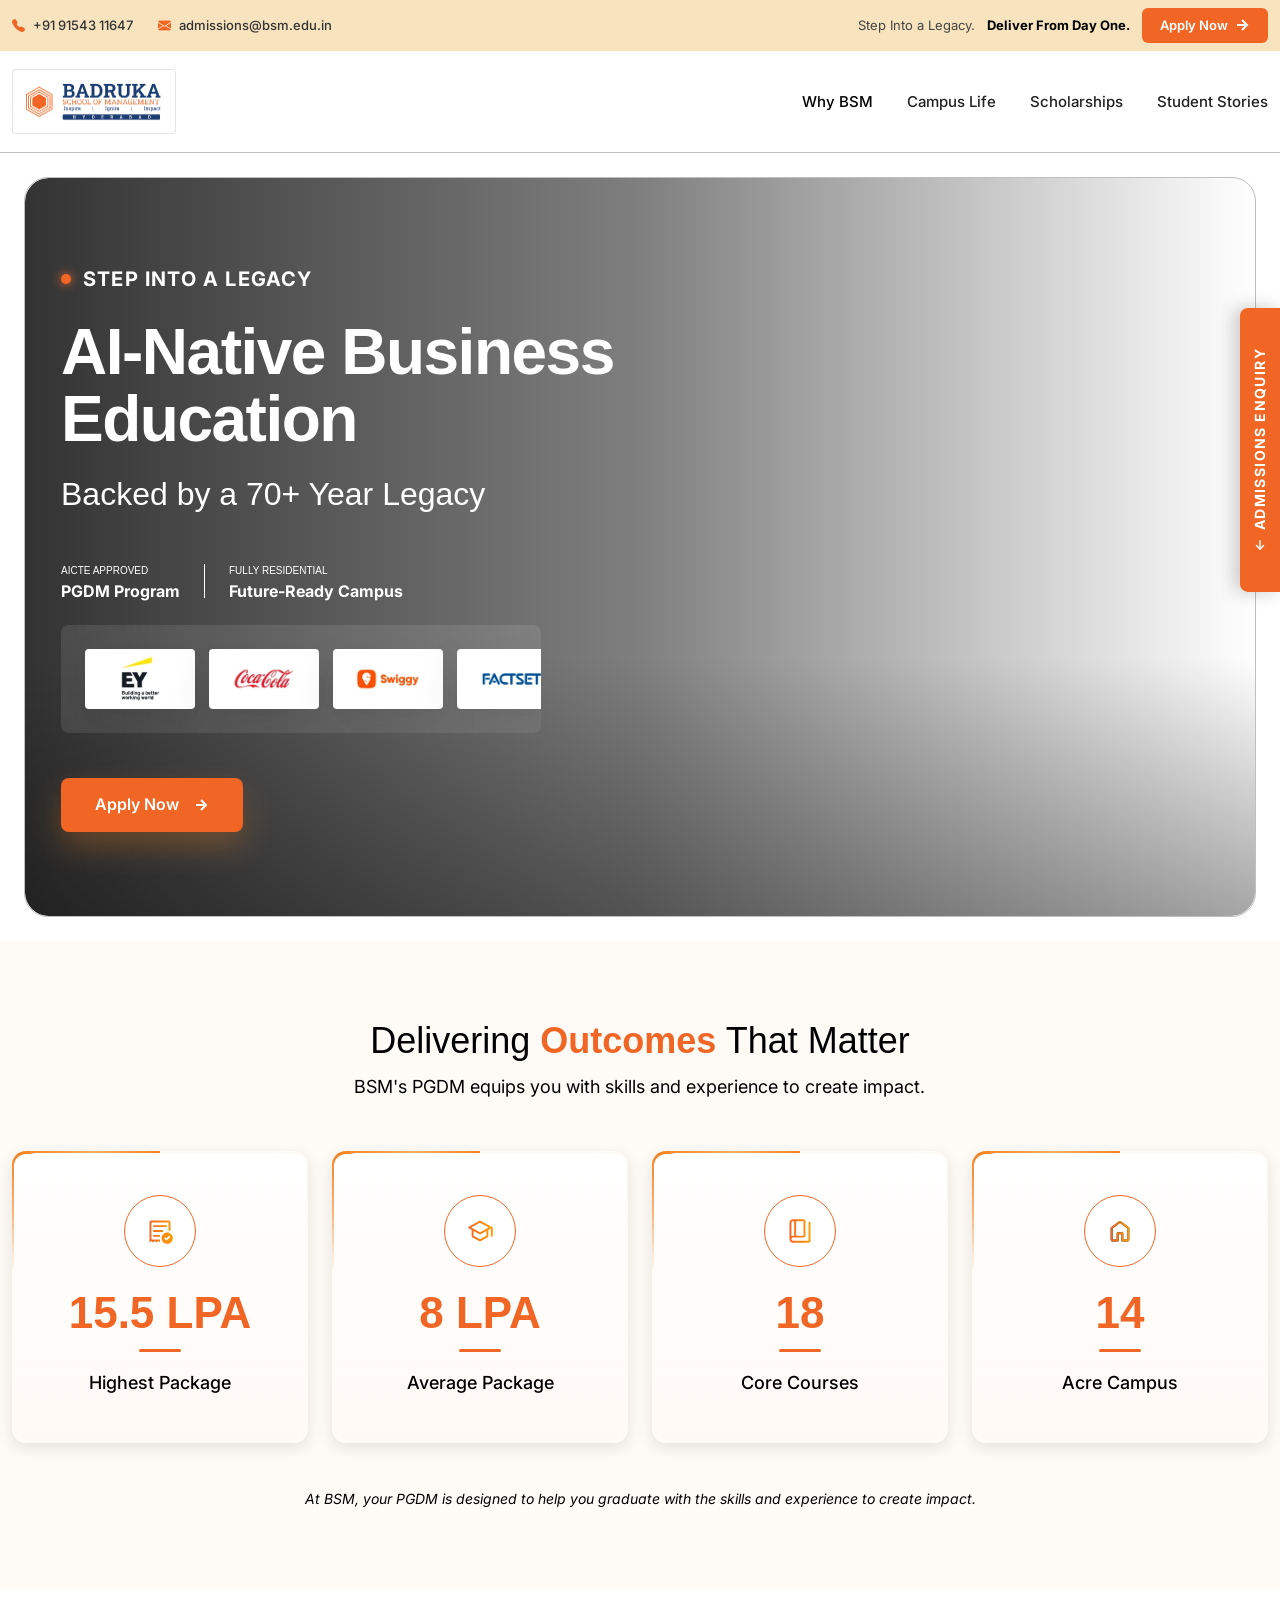
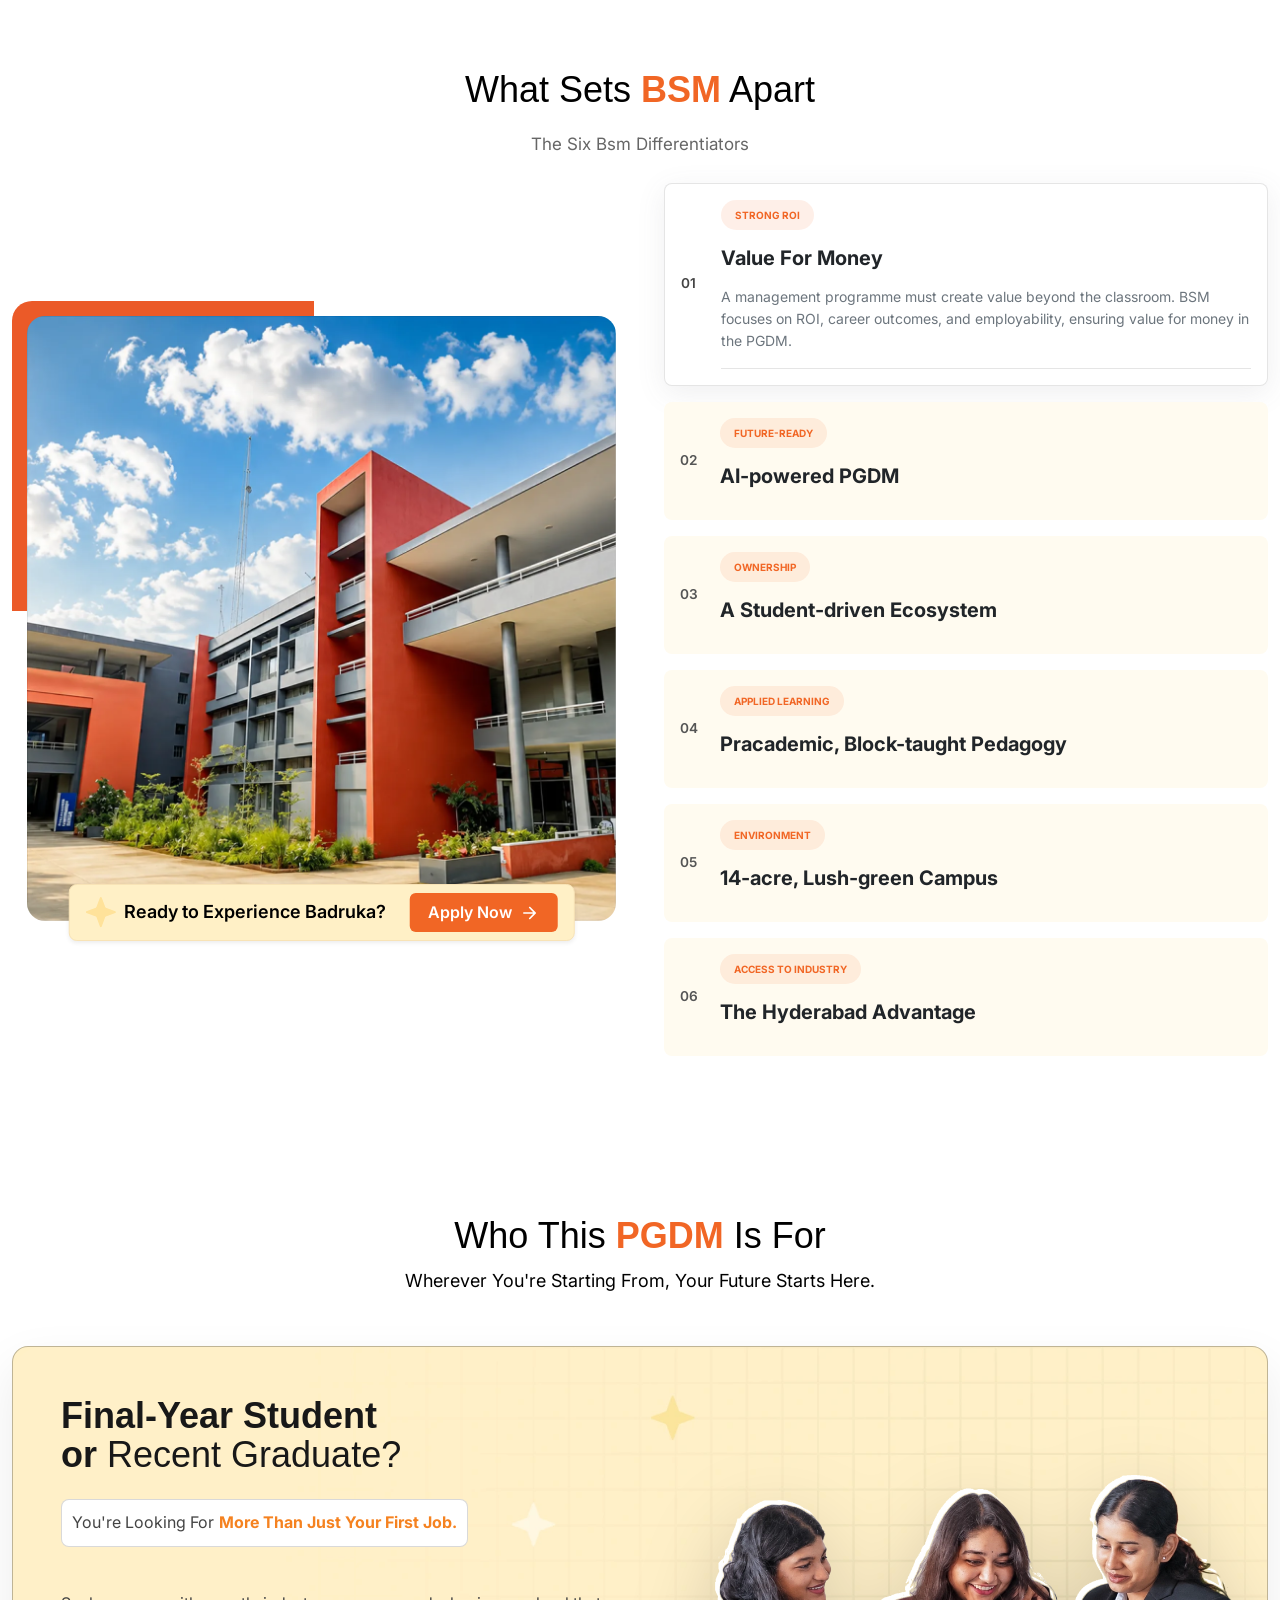
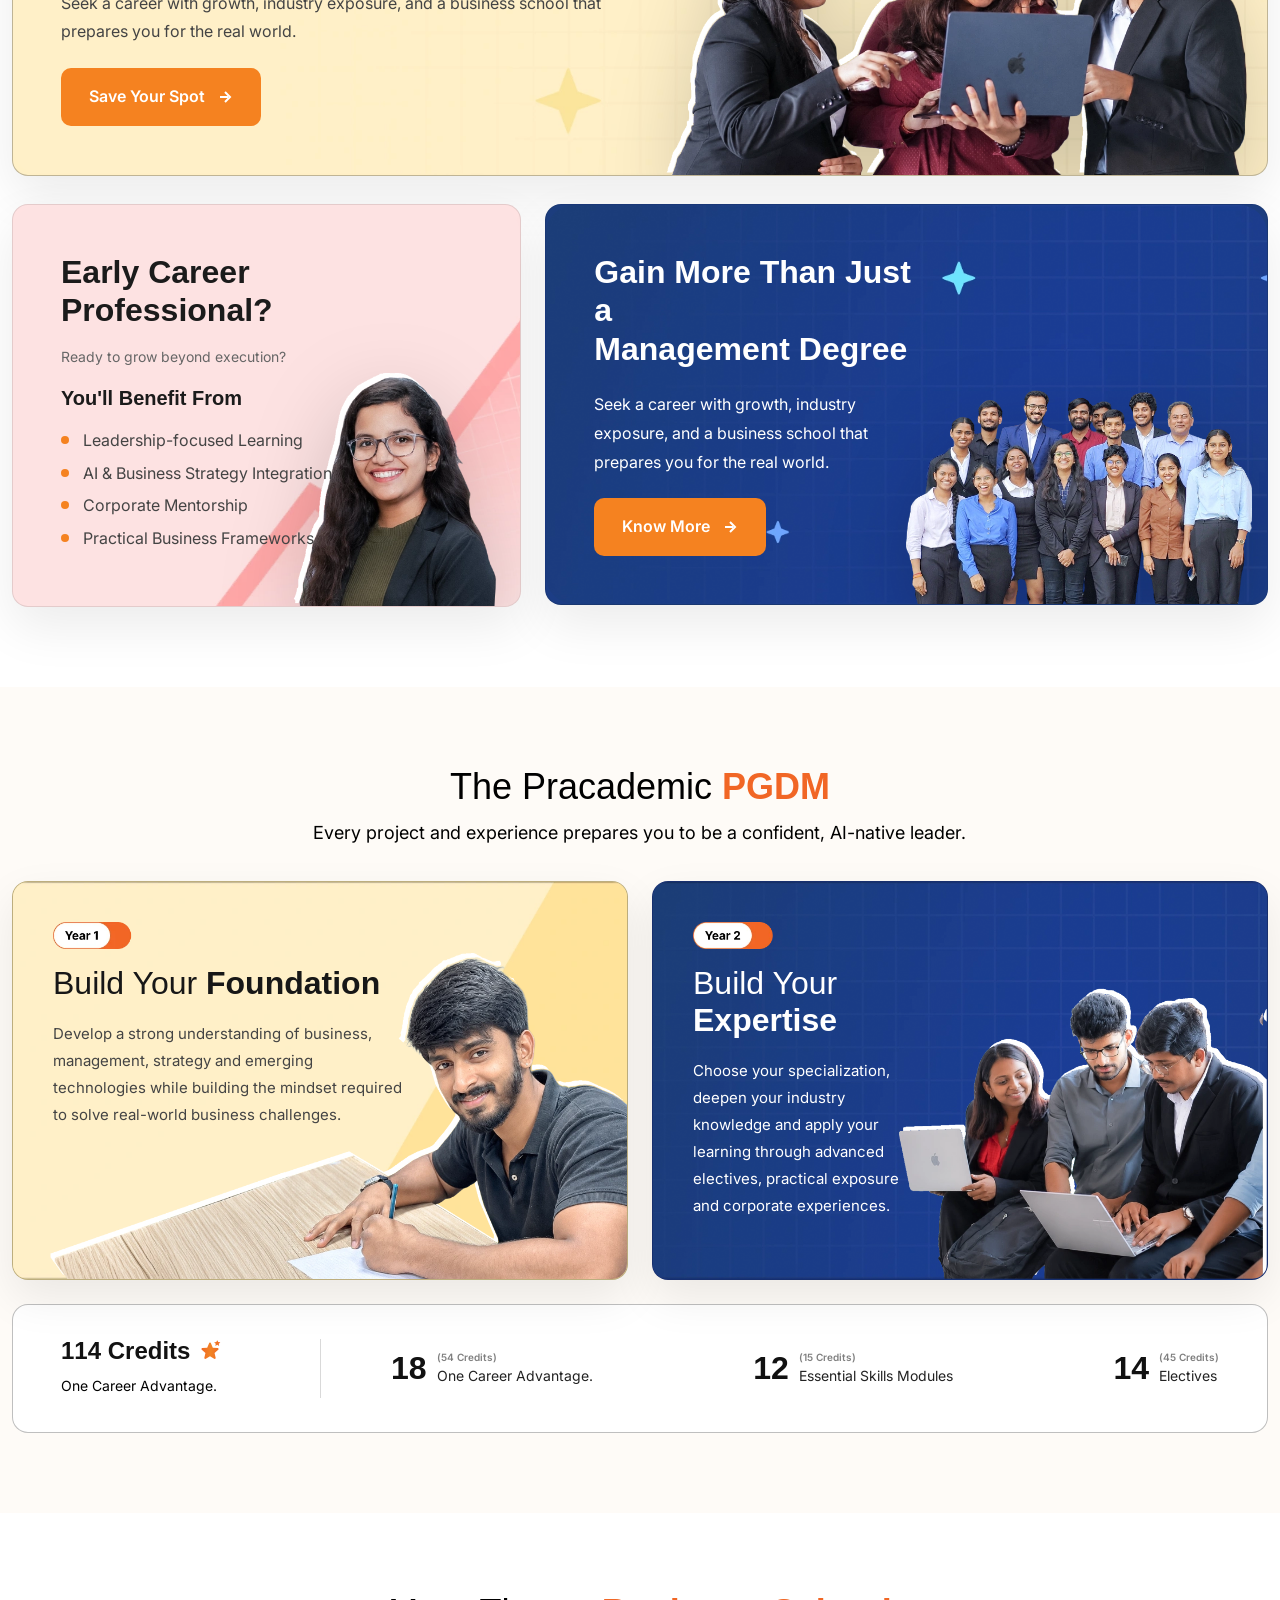
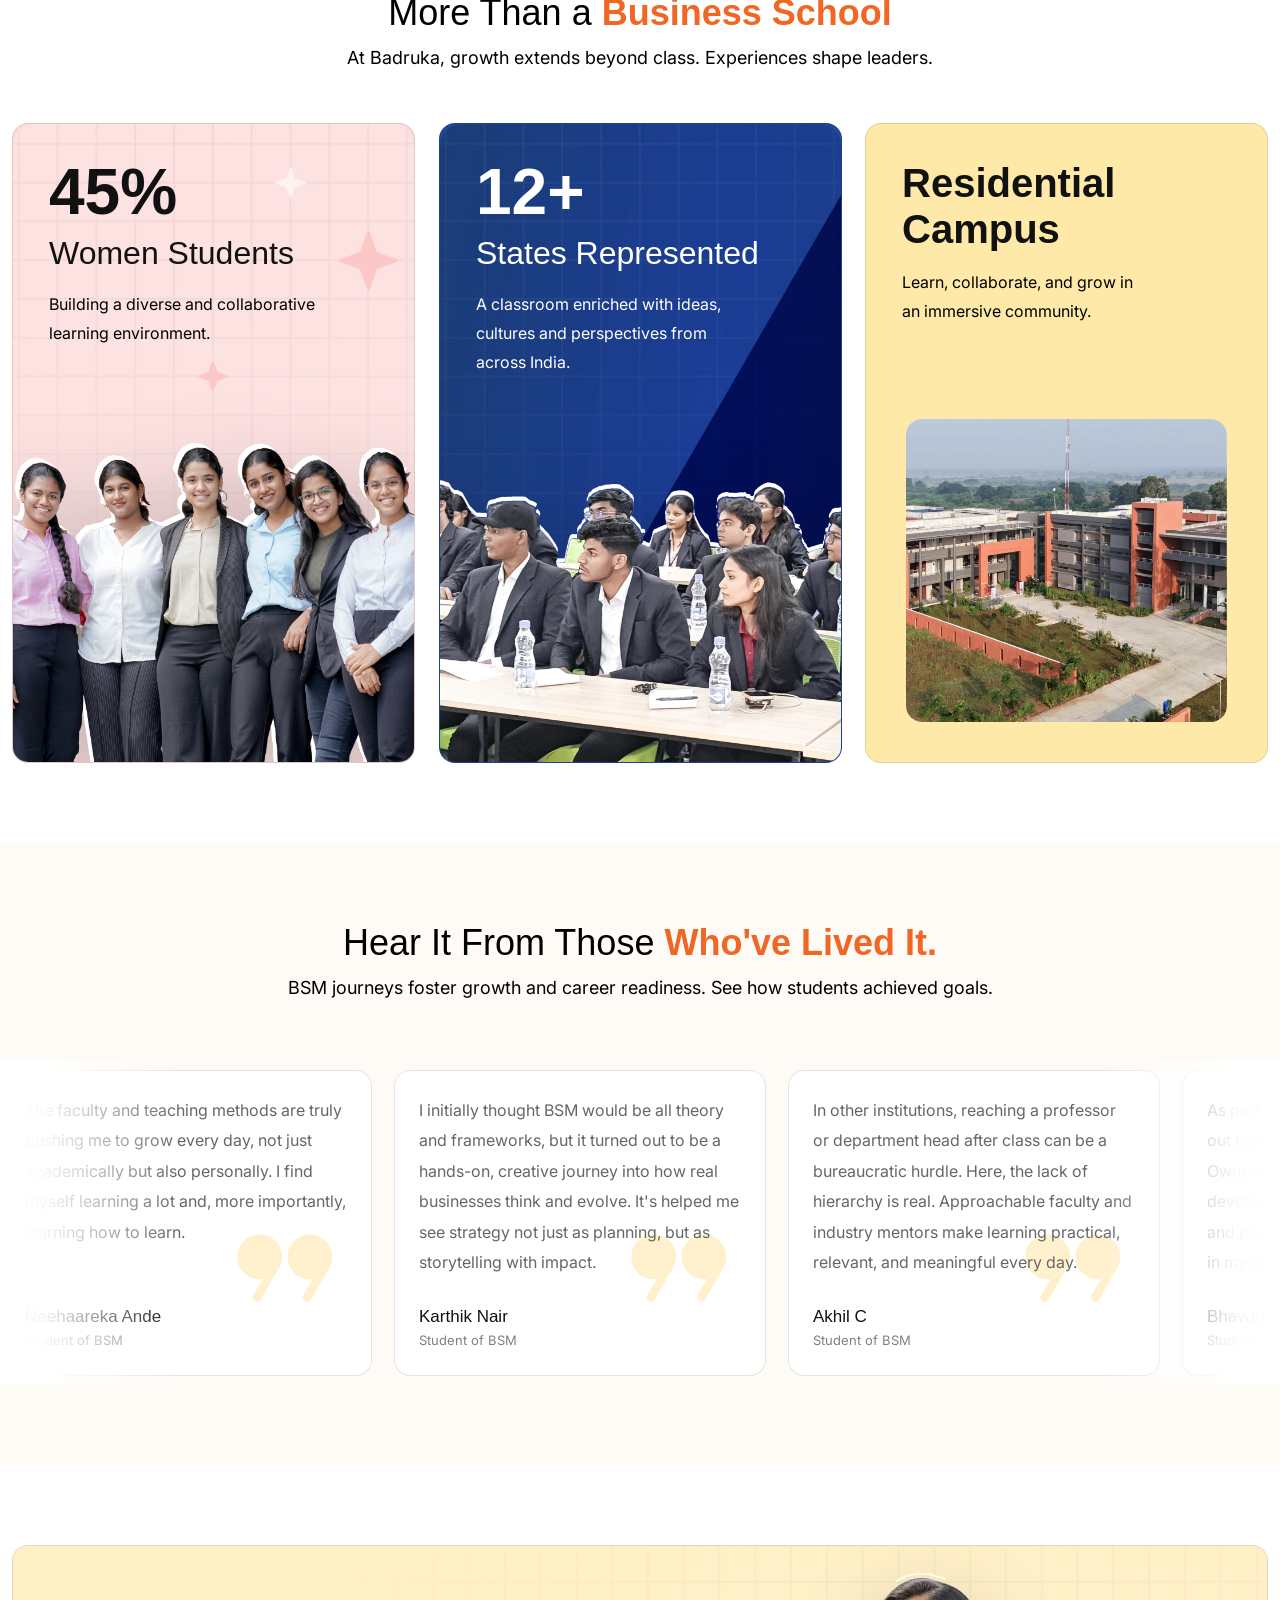
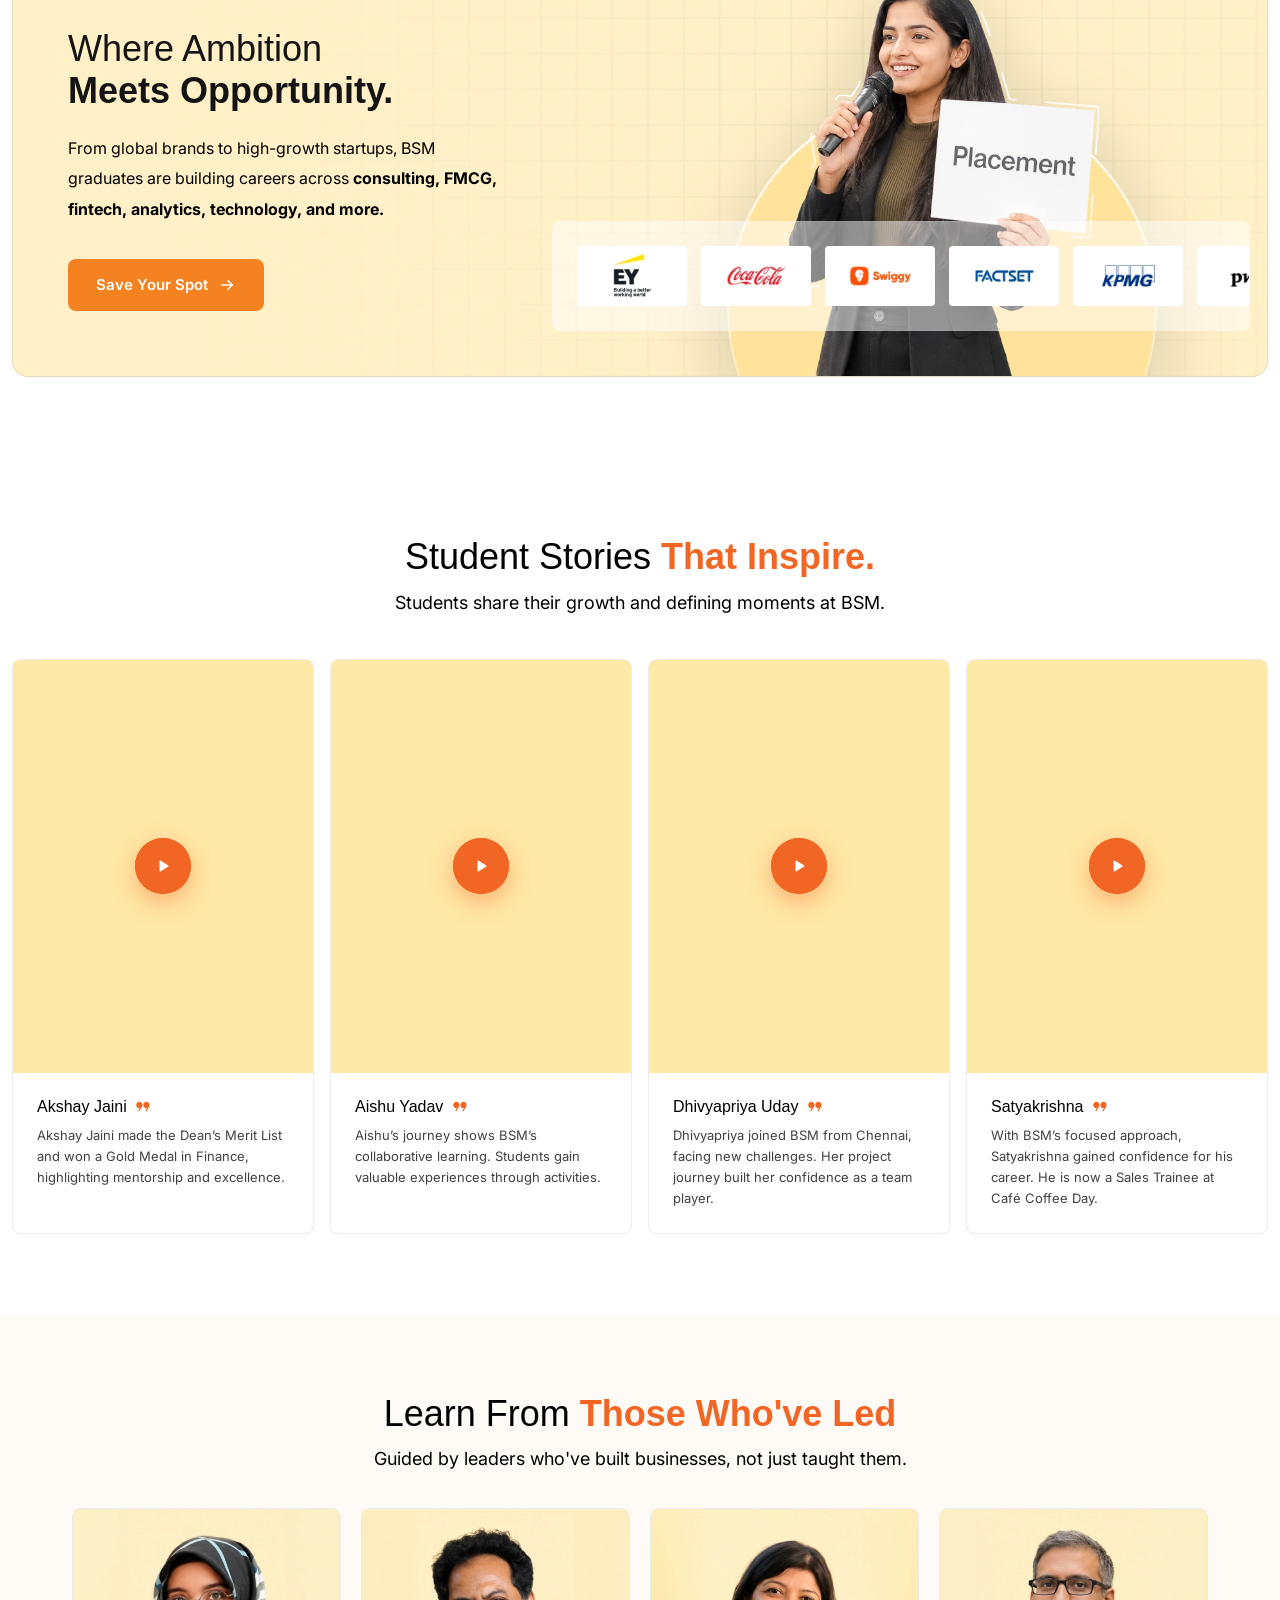
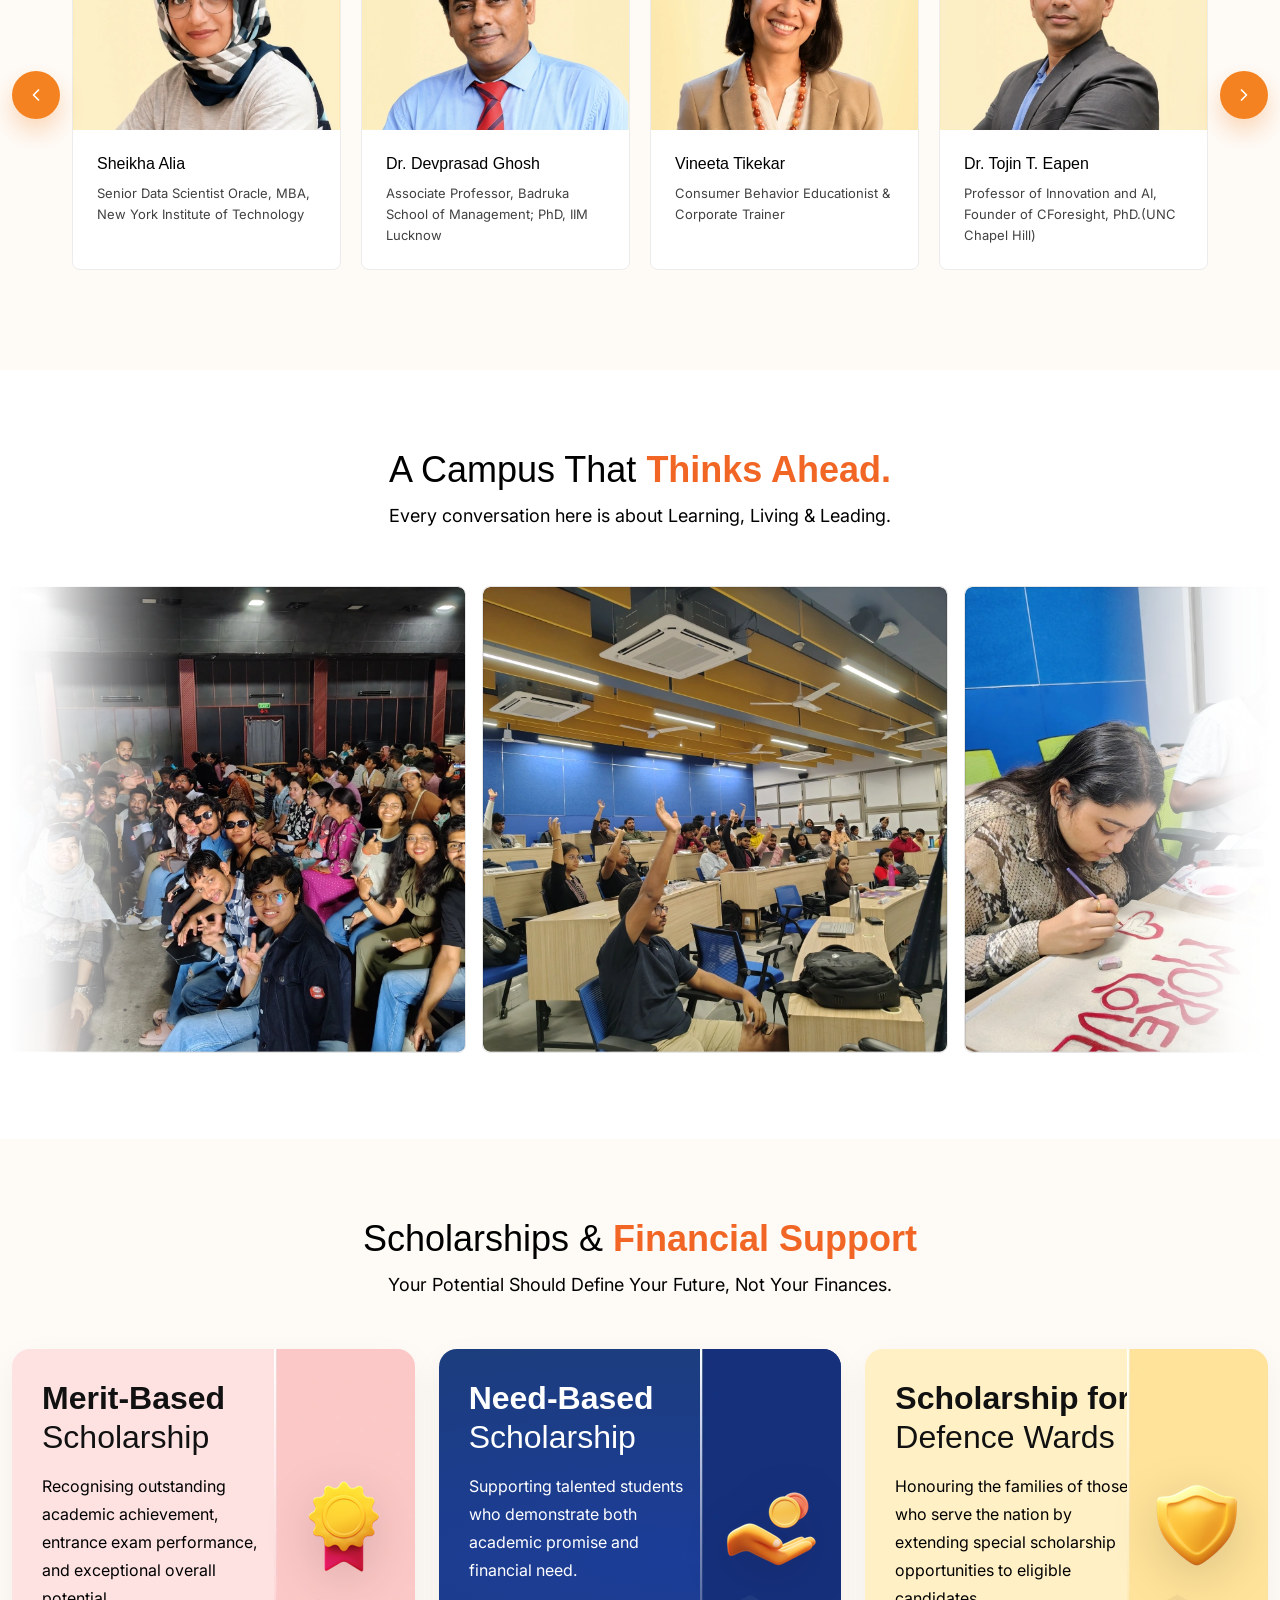
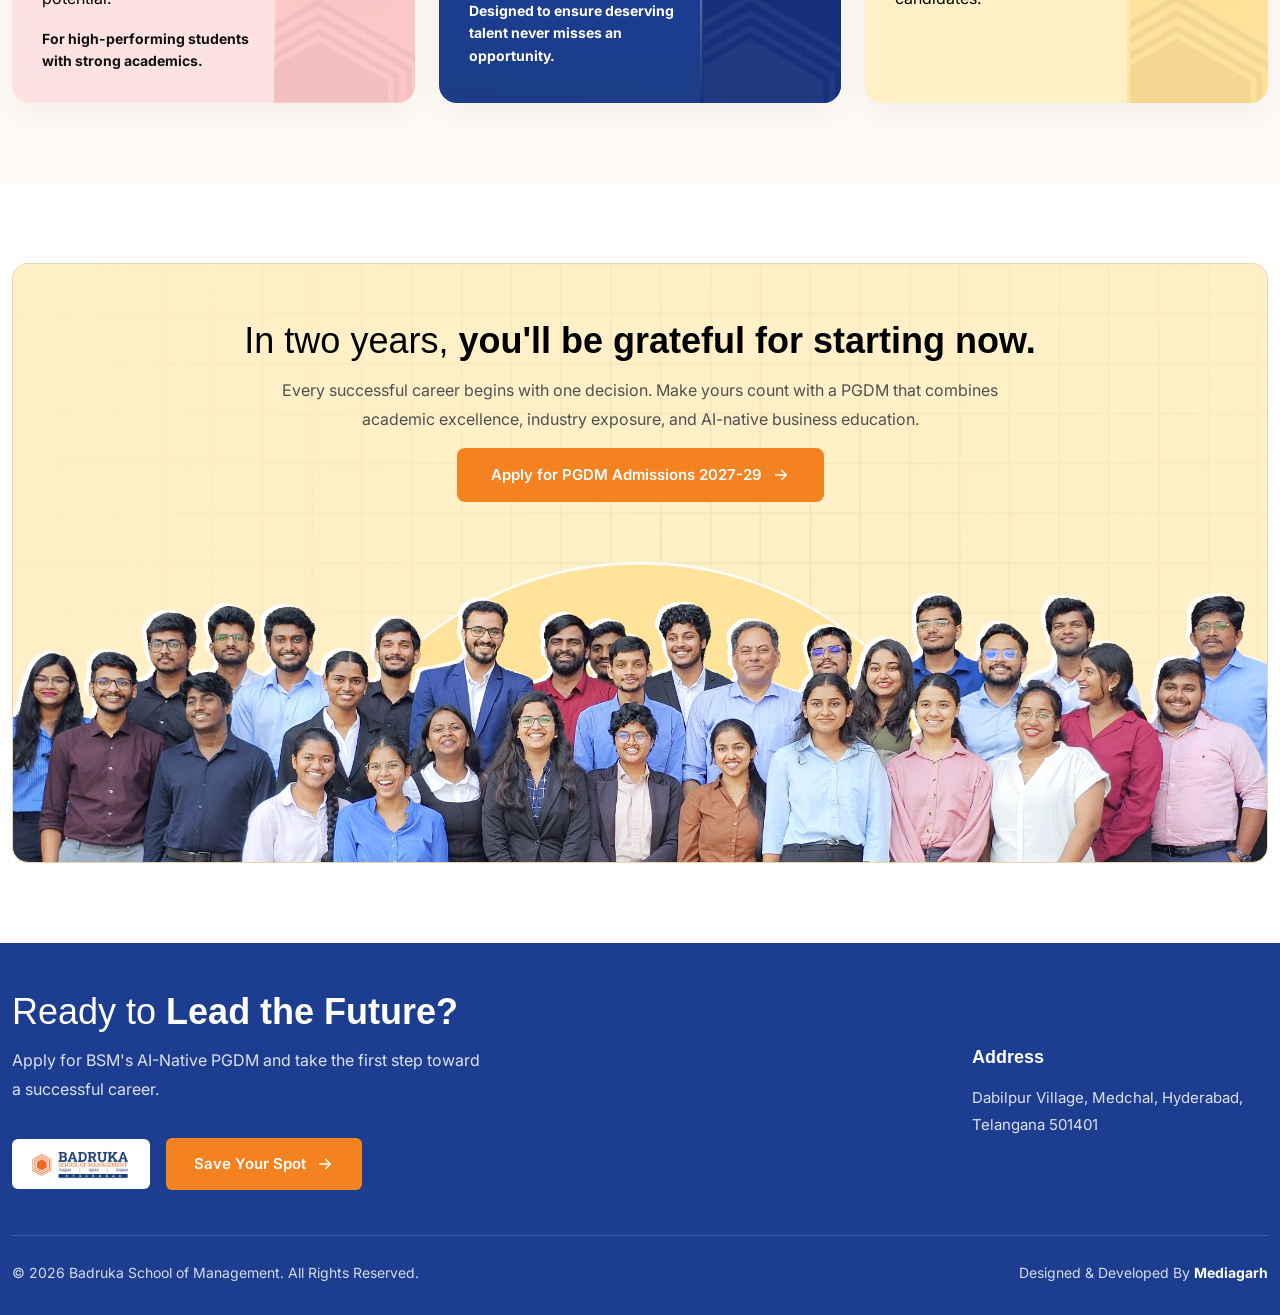
==== commit 00e543af: "add new fixes" ====
--- a/index.html
+++ b/index.html
@@ -1,2066 +1,2207 @@
 <!doctype html>
 <html lang="en">
-
-<head>
-  <meta charset="UTF-8" />
-  <meta name="viewport" content="width=device-width, initial-scale=1.0" />
-  <title>Badruka - School of Management LP</title>
-  <link rel="icon" href="images/favicon.webp" sizes="32x32" />
-  <link rel="preconnect" href="https://fonts.googleapis.com" />
-  <link rel="preconnect" href="https://fonts.gstatic.com" crossorigin />
-  <link href="https://fonts.googleapis.com/css2?family=Inter:wght@300;400;500;600;700;800&display=swap"
-    rel="stylesheet" />
-
-  <link rel="preload" as="image" href="images/banner-mob.webp" media="(max-width: 767px)" fetchpriority="high" />
-  <link rel="preload" as="image" href="images/bsm-logo.webp" fetchpriority="high" />
-  <link rel="preload" as="image" href="images/banner-top.webp" media="(min-width: 768px)" fetchpriority="high" />
-
-  <link href="https://api.fontshare.com/v2/css?f[]=satoshi@300,400,500,700,900&display=swap" rel="stylesheet" />
-  <link rel="stylesheet" href="https://cdn.jsdelivr.net/npm/bootstrap-icons@1.11.3/font/bootstrap-icons.min.css" />
-  <link href="https://cdn.jsdelivr.net/npm/bootstrap@5.3.7/dist/css/bootstrap.min.css" rel="stylesheet" />
-  <noscript>
-    <link rel="stylesheet" href="https://cdn.jsdelivr.net/npm/bootstrap@5.3.3/dist/css/bootstrap.min.css" />
-  </noscript>
-  <link rel="stylesheet" href="https://cdn.jsdelivr.net/npm/swiper@11/swiper-bundle.min.css" />
-  <link rel="stylesheet" href="css/style.css" />
-
-  <script defer>
-    // Load scripts on interaction
-    function load3rdPartyScripts() {
-      if (window._scriptsLoaded) return;
-      window._scriptsLoaded = true;
-
-      // GTM
-      const gtm = document.createElement('script');
-      gtm.src = 'https://www.googletagmanager.com/gtm.js?id=GTM-KKS7F6DF';
-      gtm.async = true;
-      document.body.appendChild(gtm);
-
-      // NoPaperForms
-      const npf = document.createElement('script');
-      npf.src = 'https://widgets.in6.nopaperforms.com/emwgts.js';
-      npf.async = true;
-      document.body.appendChild(npf);
-
-      // Show form wrapper after scripts
-      const form = document.getElementById('slideForm');
-      if (form) form.style.display = 'block';
-    }
-
-    ['scroll', 'click', 'touchstart'].forEach((ev) => {
-      window.addEventListener(ev, load3rdPartyScripts, { once: true, passive: true });
-    });
-
-    // Show download button after 5% scroll
-    window.addEventListener('scroll', () => {
-      const btn = document.getElementById('downloadBrochure');
-      if (!btn) return;
-      const scrolled = (window.scrollY / (document.documentElement.scrollHeight - window.innerHeight)) * 100;
-      btn.style.display = scrolled > 5 ? 'block' : 'none';
-    });
-  </script>
-
-  <!--DTC-->
-  <script type="text/javascript">
-    var npf_d = 'https://application.bsm.edu.in';
-    var npf_c = '6294';
-    var npf_m = '1';
-    var s = document.createElement('script');
-    s.type = 'text/javascript';
-    s.async = true;
-    s.src = 'https://track.nopaperforms.com/js/track.js';
-    document.body.appendChild(s);
-  </script>
-
-  <!--Bing-->
-  <script>
-    (function (w, d, t, r, u) {
-      var f, n, i;
-      ((w[u] = w[u] || []),
-        (f = function () {
-          var o = { ti: '97227936', enableAutoSpaTracking: true };
-          ((o.q = w[u]), (w[u] = new UET(o)), w[u].push('pageLoad'));
-        }),
-        (n = d.createElement(t)),
-        (n.src = r),
-        (n.async = 1),
-        (n.onload = n.onreadystatechange =
-          function () {
-            var s = this.readyState;
-            (s && s !== 'loaded' && s !== 'complete') || (f(), (n.onload = n.onreadystatechange = null));
+  <head>
+    <meta charset="UTF-8" />
+    <meta name="viewport" content="width=device-width, initial-scale=1.0" />
+    <title>Badruka - School of Management LP</title>
+    <link rel="icon" href="images/favicon.webp" sizes="32x32" />
+    <link rel="preconnect" href="https://fonts.googleapis.com" />
+    <link rel="preconnect" href="https://fonts.gstatic.com" crossorigin />
+    <link
+      href="https://fonts.googleapis.com/css2?family=Inter:wght@300;400;500;600;700;800&display=swap"
+      rel="stylesheet"
+    />
+
+    <link rel="preload" as="image" href="images/banner-mob.webp" media="(max-width: 767px)" fetchpriority="high" />
+    <link rel="preload" as="image" href="images/bsm-logo.webp" fetchpriority="high" />
+    <link rel="preload" as="image" href="images/banner-top.webp" media="(min-width: 768px)" fetchpriority="high" />
+
+    <link href="https://api.fontshare.com/v2/css?f[]=satoshi@300,400,500,700,900&display=swap" rel="stylesheet" />
+    <link rel="stylesheet" href="https://cdn.jsdelivr.net/npm/bootstrap-icons@1.11.3/font/bootstrap-icons.min.css" />
+    <link href="https://cdn.jsdelivr.net/npm/bootstrap@5.3.7/dist/css/bootstrap.min.css" rel="stylesheet" />
+    <noscript>
+      <link rel="stylesheet" href="https://cdn.jsdelivr.net/npm/bootstrap@5.3.3/dist/css/bootstrap.min.css" />
+    </noscript>
+    <link rel="stylesheet" href="https://cdn.jsdelivr.net/npm/swiper@11/swiper-bundle.min.css" />
+    <link rel="stylesheet" href="css/style.css" />
+
+    <script defer>
+      // Load scripts on interaction
+      function load3rdPartyScripts() {
+        if (window._scriptsLoaded) return;
+        window._scriptsLoaded = true;
+
+        // GTM
+        const gtm = document.createElement('script');
+        gtm.src = 'https://www.googletagmanager.com/gtm.js?id=GTM-KKS7F6DF';
+        gtm.async = true;
+        document.body.appendChild(gtm);
+
+        // NoPaperForms
+        const npf = document.createElement('script');
+        npf.src = 'https://widgets.in6.nopaperforms.com/emwgts.js';
+        npf.async = true;
+        document.body.appendChild(npf);
+
+        // Show form wrapper after scripts
+        const form = document.getElementById('slideForm');
+        if (form) form.style.display = 'block';
+      }
+
+      ['scroll', 'click', 'touchstart'].forEach((ev) => {
+        window.addEventListener(ev, load3rdPartyScripts, { once: true, passive: true });
+      });
+
+      // Show download button after 5% scroll
+      window.addEventListener('scroll', () => {
+        const btn = document.getElementById('downloadBrochure');
+        if (!btn) return;
+        const scrolled = (window.scrollY / (document.documentElement.scrollHeight - window.innerHeight)) * 100;
+        btn.style.display = scrolled > 5 ? 'block' : 'none';
+      });
+    </script>
+
+    <!--DTC-->
+    <script type="text/javascript">
+      var npf_d = 'https://application.bsm.edu.in';
+      var npf_c = '6294';
+      var npf_m = '1';
+      var s = document.createElement('script');
+      s.type = 'text/javascript';
+      s.async = true;
+      s.src = 'https://track.nopaperforms.com/js/track.js';
+      document.body.appendChild(s);
+    </script>
+
+    <!--Bing-->
+    <script>
+      (function (w, d, t, r, u) {
+        var f, n, i;
+        ((w[u] = w[u] || []),
+          (f = function () {
+            var o = { ti: '97227936', enableAutoSpaTracking: true };
+            ((o.q = w[u]), (w[u] = new UET(o)), w[u].push('pageLoad'));
           }),
-        (i = d.getElementsByTagName(t)[0]),
-        i.parentNode.insertBefore(n, i));
-    })(window, document, 'script', '//bat.bing.com/bat.js', 'uetq');
-  </script>
-
-  <!-- Google Tag Manager -->
-  <script>
-    (function (w, d, s, l, i) {
-      w[l] = w[l] || [];
-      w[l].push({ 'gtm.start': new Date().getTime(), event: 'gtm.js' });
-      var f = d.getElementsByTagName(s)[0],
-        j = d.createElement(s),
-        dl = l != 'dataLayer' ? '&l=' + l : '';
-      j.async = true;
-      j.src = 'https://www.googletagmanager.com/gtm.js?id=' + i + dl;
-      f.parentNode.insertBefore(j, f);
-    })(window, document, 'script', 'dataLayer', 'GTM-KKS7F6DF');
-  </script>
-  <!-- End Google Tag Manager -->
-
-  <!-- Google tag (gtag.js) -->
-  <script async src="https://www.googletagmanager.com/gtag/js?id=AW-16741304463"></script>
-
-  <script>
-    window.dataLayer = window.dataLayer || [];
-    function gtag() {
-      dataLayer.push(arguments);
-    }
-    gtag('js', new Date());
-
-    gtag('config', 'AW-16741304463');
-  </script>
-
-  <!-- Meta Pixel Code -->
-  <script>
-    !(function (f, b, e, v, n, t, s) {
-      if (f.fbq) return;
-      n = f.fbq = function () {
-        n.callMethod ? n.callMethod.apply(n, arguments) : n.queue.push(arguments);
-      };
-      if (!f._fbq) f._fbq = n;
-      n.push = n;
-      n.loaded = !0;
-      n.version = '2.0';
-      n.queue = [];
-      t = b.createElement(e);
-      t.async = !0;
-      t.src = v;
-      s = b.getElementsByTagName(e)[0];
-      s.parentNode.insertBefore(t, s);
-    })(window, document, 'script', 'https://connect.facebook.net/en_US/fbevents.js');
-    fbq('init', '2119251019020776');
-    fbq('track', 'PageView');
-  </script>
-  <noscript><img height="1" width="1" style="display: none"
-      src="https://www.facebook.com/tr?id=2119251019020776&ev=PageView&noscript=1" /></noscript>
-  <!-- End Meta Pixel Code -->
-</head>
-
-<body>
-  <!-- Google Tag Manager (noscript) -->
-  <noscript><iframe src="https://www.googletagmanager.com/ns.html?id=GTM-KKS7F6DF" height="0" width="0"
-      style="display: none; visibility: hidden"></iframe></noscript>
-  <!-- End Google Tag Manager (noscript) -->
-  <div class="top-bar">
-    <div class="container">
-      <div class="row align-items-center">
-        <div class="col-lg-4">
-          <div class="top-contact d-flex align-items-center">
-            <a href="tel:+91 91543 11647" class="d-flex align-items-center">
-              <i class="bi bi-telephone-fill"></i>
-              +91 91543 11647
-            </a>
-            <a href="mailto:admissions@bsm.edu.in" class="d-flex align-items-center">
-              <i class="bi bi-envelope-fill"></i>
-              admissions@bsm.edu.in
-            </a>
-          </div>
-        </div>
-        <div class="col-lg-8">
-          <div class="top-right d-flex justify-content-end align-items-center">
-            <span>Step Into a Legacy.</span>
-            <strong>Deliver From Day One.</strong>
-            <a href="#heroFormCol" class="apply-btn-sm d-inline-flex align-items-center" data-enq-trigger>
-              Apply Now
-              <svg width="18" class="ms-1" height="18" fill="none" stroke="currentColor" stroke-width="2">
-                <path d="M5 9h8"></path>
-                <path d="M10 4l5 5-5 5"></path>
-              </svg>
-            </a>
+          (n = d.createElement(t)),
+          (n.src = r),
+          (n.async = 1),
+          (n.onload = n.onreadystatechange =
+            function () {
+              var s = this.readyState;
+              (s && s !== 'loaded' && s !== 'complete') || (f(), (n.onload = n.onreadystatechange = null));
+            }),
+          (i = d.getElementsByTagName(t)[0]),
+          i.parentNode.insertBefore(n, i));
+      })(window, document, 'script', '//bat.bing.com/bat.js', 'uetq');
+    </script>
+
+    <!-- Google Tag Manager -->
+    <script>
+      (function (w, d, s, l, i) {
+        w[l] = w[l] || [];
+        w[l].push({ 'gtm.start': new Date().getTime(), event: 'gtm.js' });
+        var f = d.getElementsByTagName(s)[0],
+          j = d.createElement(s),
+          dl = l != 'dataLayer' ? '&l=' + l : '';
+        j.async = true;
+        j.src = 'https://www.googletagmanager.com/gtm.js?id=' + i + dl;
+        f.parentNode.insertBefore(j, f);
+      })(window, document, 'script', 'dataLayer', 'GTM-KKS7F6DF');
+    </script>
+    <!-- End Google Tag Manager -->
+
+    <!-- Google tag (gtag.js) -->
+    <script async src="https://www.googletagmanager.com/gtag/js?id=AW-16741304463"></script>
+
+    <script>
+      window.dataLayer = window.dataLayer || [];
+      function gtag() {
+        dataLayer.push(arguments);
+      }
+      gtag('js', new Date());
+
+      gtag('config', 'AW-16741304463');
+    </script>
+
+    <!-- Meta Pixel Code -->
+    <script>
+      !(function (f, b, e, v, n, t, s) {
+        if (f.fbq) return;
+        n = f.fbq = function () {
+          n.callMethod ? n.callMethod.apply(n, arguments) : n.queue.push(arguments);
+        };
+        if (!f._fbq) f._fbq = n;
+        n.push = n;
+        n.loaded = !0;
+        n.version = '2.0';
+        n.queue = [];
+        t = b.createElement(e);
+        t.async = !0;
+        t.src = v;
+        s = b.getElementsByTagName(e)[0];
+        s.parentNode.insertBefore(t, s);
+      })(window, document, 'script', 'https://connect.facebook.net/en_US/fbevents.js');
+      fbq('init', '2119251019020776');
+      fbq('track', 'PageView');
+    </script>
+    <noscript
+      ><img
+        height="1"
+        width="1"
+        style="display: none"
+        src="https://www.facebook.com/tr?id=2119251019020776&ev=PageView&noscript=1"
+    /></noscript>
+    <!-- End Meta Pixel Code -->
+  </head>
+
+  <body>
+    <!-- Google Tag Manager (noscript) -->
+    <noscript
+      ><iframe
+        src="https://www.googletagmanager.com/ns.html?id=GTM-KKS7F6DF"
+        height="0"
+        width="0"
+        style="display: none; visibility: hidden"
+      ></iframe
+    ></noscript>
+    <!-- End Google Tag Manager (noscript) -->
+    <div class="top-bar">
+      <div class="container">
+        <div class="row align-items-center">
+          <div class="col-lg-4">
+            <div class="top-contact d-flex align-items-center">
+              <a href="tel:+91 91543 11647" class="d-flex align-items-center">
+                <i class="bi bi-telephone-fill"></i>
+                +91 91543 11647
+              </a>
+              <a href="mailto:admissions@bsm.edu.in" class="d-flex align-items-center">
+                <i class="bi bi-envelope-fill"></i>
+                admissions@bsm.edu.in
+              </a>
+            </div>
+          </div>
+          <div class="col-lg-8">
+            <div class="top-right d-flex justify-content-end align-items-center">
+              <span>Step Into a Legacy.</span>
+              <strong>Deliver From Day One.</strong>
+              <a href="#heroFormCol" class="apply-btn-sm d-inline-flex align-items-center" data-enq-trigger>
+                Apply Now
+                <svg width="18" class="ms-1" height="18" fill="none" stroke="currentColor" stroke-width="2">
+                  <path d="M5 9h8"></path>
+                  <path d="M10 4l5 5-5 5"></path>
+                </svg>
+              </a>
+            </div>
           </div>
         </div>
       </div>
     </div>
-  </div>
-  <nav class="navbar navbar-expand-lg main-navbar">
-    <div class="container">
-      <a class="navbar-brand mx-lg-0 mx-auto" href="#">
-        <img src="images/header-logo.png" class="img-fluid" alt="Logo" />
-      </a>
-      <div class="collapse navbar-collapse" id="navbar">
-        <ul class="navbar-nav ms-auto">
-          <li class="nav-item">
-            <a class="nav-link active" href="#why-bsm">Why BSM</a>
-          </li>
-          <li class="nav-item">
-            <a class="nav-link" href="#campus-life">Campus Life</a>
-          </li>
-          <li class="nav-item">
-            <a class="nav-link" href="#scholarships">Scholarships</a>
-          </li>
-          <li class="nav-item">
-            <a class="nav-link" href="#student-stories">Student Stories</a>
-          </li>
-        </ul>
+    <nav class="navbar navbar-expand-lg main-navbar">
+      <div class="container">
+        <a class="navbar-brand mx-lg-0 mx-auto" href="#">
+          <img src="images/header-logo.png" class="img-fluid" alt="Logo" />
+        </a>
+        <div class="collapse navbar-collapse" id="navbar">
+          <ul class="navbar-nav ms-auto">
+            <li class="nav-item">
+              <a class="nav-link active" href="#why-bsm">Why BSM</a>
+            </li>
+            <li class="nav-item">
+              <a class="nav-link" href="#campus-life">Campus Life</a>
+            </li>
+            <li class="nav-item">
+              <a class="nav-link" href="#scholarships">Scholarships</a>
+            </li>
+            <li class="nav-item">
+              <a class="nav-link" href="#student-stories">Student Stories</a>
+            </li>
+          </ul>
+        </div>
       </div>
-    </div>
-  </nav>
-  <section class="p-lg-4 p-2">
-    <div class="hero-section" id="enq-form-anchor">
-      <video autoplay muted loop playsinline style="object-position: top;">
-        <source src="images/badruka-lp-hero-video.mkv" type="video/mp4" />
-      </video>
-      <div class="hero-overlay"></div>
-      <div class="container position-relative">
-        <div class="row align-items-center hero-row">
-          <div class="col-xl-6 col-lg-7">
-            <div class="hero-content">
-              <span class="hero-tag">
-                <span class="dot"></span>
-                STEP INTO A LEGACY
-              </span>
-              <h1>AI-Native Business Education</h1>
-              <p>Backed by a 70+ Year Legacy</p>
-              <div class="d-flex align-items-center mb-4 aicte-wrapper" style="gap: 24px">
-                <div class="aicte-approved">
-                  <span>AICTE APPROVED</span>
-                  <p>PGDM Program</p>
-                </div>
-                <div class="vertical-line"></div>
-                <div class="aicte-approved">
-                  <span>FULLY RESIDENTIAL</span>
-                  <p>Future-Ready Campus</p>
-                </div>
-              </div>
-              <div class="accreditation marquee">
-                <div class="marquee-content">
-                  <div class="logo-card d-flex align-items-center justify-content-center">
-                    <img src="images/Logo-1.webp" alt="" />
-                  </div>
-                  <div class="logo-card d-flex align-items-center justify-content-center">
-                    <img src="images/Logo-2.webp" alt="" />
-                  </div>
-                  <div class="logo-card d-flex align-items-center justify-content-center">
-                    <img src="images/Logo-3.webp" alt="" />
-                  </div>
-                  <div class="logo-card d-flex align-items-center justify-content-center">
-                    <img src="images/Logo-4.webp" alt="" />
-                  </div>
-                  <div class="logo-card d-flex align-items-center justify-content-center">
-                    <img src="images/Logo-5.webp" alt="" />
-                  </div>
-                  <div class="logo-card d-flex align-items-center justify-content-center">
-                    <img src="images/Logo-6.webp" alt="" />
-                  </div>
-                  <div class="logo-card d-flex align-items-center justify-content-center">
-                    <img src="images/Logo-1.webp" alt="" />
-                  </div>
-                  <div class="logo-card d-flex align-items-center justify-content-center">
-                    <img src="images/Logo-2.webp" alt="" />
-                  </div>
-                  <div class="logo-card d-flex align-items-center justify-content-center">
-                    <img src="images/Logo-3.webp" alt="" />
-                  </div>
-                  <div class="logo-card d-flex align-items-center justify-content-center">
-                    <img src="images/Logo-4.webp" alt="" />
-                  </div>
-                  <div class="logo-card d-flex align-items-center justify-content-center">
-                    <img src="images/Logo-5.webp" alt="" />
-                  </div>
-                  <div class="logo-card d-flex align-items-center justify-content-center">
-                    <img src="images/Logo-6.webp" alt="" />
-                  </div>
-                </div>
-              </div>
-              <div class="hero-buttons d-flex flex-wrap">
-                <a href="#" class="btn-primary-custom d-inline-flex align-items-center" data-enq-trigger>
-                  Apply Now
+    </nav>
+    <section class="p-lg-4 p-2">
+      <div class="hero-section" id="enq-form-anchor">
+        <video autoplay muted loop playsinline style="object-position: top">
+          <source src="images/badruka-lp-hero-video.mkv" type="video/mp4" />
+        </video>
+        <div class="hero-overlay"></div>
+        <div class="container position-relative">
+          <div class="row align-items-center hero-row">
+            <div class="col-xl-6 col-lg-7">
+              <div class="hero-content">
+                <span class="hero-tag">
+                  <span class="dot"></span>
+                  STEP INTO A LEGACY
+                </span>
+                <h1>AI-Native Business Education</h1>
+                <p>Backed by a 70+ Year Legacy</p>
+                <div class="d-flex align-items-center mb-4 aicte-wrapper" style="gap: 24px">
+                  <div class="aicte-approved">
+                    <span>AICTE APPROVED</span>
+                    <p>PGDM Program</p>
+                  </div>
+                  <div class="vertical-line"></div>
+                  <div class="aicte-approved">
+                    <span>FULLY RESIDENTIAL</span>
+                    <p>Future-Ready Campus</p>
+                  </div>
+                </div>
+                <div class="accreditation marquee">
+                  <div class="marquee-content">
+                    <div class="logo-card d-flex align-items-center justify-content-center">
+                      <img src="images/Logo-1.webp" alt="" />
+                    </div>
+                    <div class="logo-card d-flex align-items-center justify-content-center">
+                      <img src="images/Logo-2.webp" alt="" />
+                    </div>
+                    <div class="logo-card d-flex align-items-center justify-content-center">
+                      <img src="images/Logo-3.webp" alt="" />
+                    </div>
+                    <div class="logo-card d-flex align-items-center justify-content-center">
+                      <img src="images/Logo-4.webp" alt="" />
+                    </div>
+                    <div class="logo-card d-flex align-items-center justify-content-center">
+                      <img src="images/Logo-5.webp" alt="" />
+                    </div>
+                    <div class="logo-card d-flex align-items-center justify-content-center">
+                      <img src="images/Logo-6.webp" alt="" />
+                    </div>
+                    <div class="logo-card d-flex align-items-center justify-content-center">
+                      <img src="images/Logo-1.webp" alt="" />
+                    </div>
+                    <div class="logo-card d-flex align-items-center justify-content-center">
+                      <img src="images/Logo-2.webp" alt="" />
+                    </div>
+                    <div class="logo-card d-flex align-items-center justify-content-center">
+                      <img src="images/Logo-3.webp" alt="" />
+                    </div>
+                    <div class="logo-card d-flex align-items-center justify-content-center">
+                      <img src="images/Logo-4.webp" alt="" />
+                    </div>
+                    <div class="logo-card d-flex align-items-center justify-content-center">
+                      <img src="images/Logo-5.webp" alt="" />
+                    </div>
+                    <div class="logo-card d-flex align-items-center justify-content-center">
+                      <img src="images/Logo-6.webp" alt="" />
+                    </div>
+                  </div>
+                </div>
+                <div class="hero-buttons d-flex flex-wrap">
+                  <a href="#" class="btn-primary-custom d-inline-flex align-items-center" data-enq-trigger>
+                    Apply Now
+                    <svg width="18" height="18" fill="none" stroke="currentColor" stroke-width="2">
+                      <path d="M5 9h8"></path>
+                      <path d="M10 4l5 5-5 5"></path>
+                    </svg>
+                  </a>
+                </div>
+              </div>
+            </div>
+
+            <!-- Inline enquiry form — visible on desktop (lg+), stacks below on mobile -->
+            <div id="heroFormCol"></div>
+            <div class="col-xl-5 col-lg-5 offset-xl-1 hero-form-col">
+              <div class="hero-form-card">
+                <div class="hero-form-header">
+                  <h3>Admissions Enquiry</h3>
+                  <p>Take the first step — fill in your details below.</p>
+                </div>
+                <div class="hero-form-body" id="heroFormBody">
+                  <div class="npf_wgts" data-height="500px" data-w="2c523b7f72c9ddba16bab6282227217b"></div>
+                </div>
+              </div>
+            </div>
+          </div>
+        </div>
+      </div>
+    </section>
+    <section class="outcomes-section" id="why-bsm">
+      <div class="container">
+        <!-- Heading -->
+        <div class="row justify-content-center">
+          <div class="col-lg-8 text-center">
+            <h2 class="section-title">
+              Delivering
+              <span>Outcomes</span>
+              That Matter
+            </h2>
+            <p class="section-desc">BSM's PGDM equips you with skills and experience to create impact.</p>
+          </div>
+        </div>
+        <!-- Cards -->
+        <div class="row gy-4 justify-content-center mt-4">
+          <!-- Card 1 -->
+          <div class="col-xl-3 col-lg-3 col-md-6">
+            <div class="outcome-card">
+              <div class="animated-border"></div>
+              <div class="card-content">
+                <div class="icon-box d-flex justify-content-center align-items-center">
+                  <img src="images/order_approve.svg" alt="Package" />
+                </div>
+                <h3>
+                  15.5
+                  <span>LPA</span>
+                </h3>
+                <div class="divider"></div>
+                <p>Highest Package</p>
+              </div>
+            </div>
+          </div>
+
+          <!-- Card 2 -->
+
+          <div class="col-xl-3 col-lg-3 col-md-6">
+            <div class="outcome-card">
+              <div class="animated-border"></div>
+              <div class="card-content">
+                <div class="icon-box d-flex justify-content-center align-items-center">
+                  <img src="images/school.svg" alt="Average" />
+                </div>
+                <h3>
+                  8
+                  <span>LPA</span>
+                </h3>
+                <div class="divider"></div>
+                <p>Average Package</p>
+              </div>
+            </div>
+          </div>
+
+          <!-- Card 3 -->
+
+          <div class="col-xl-3 col-lg-3 col-md-6">
+            <div class="outcome-card">
+              <div class="animated-border"></div>
+              <div class="card-content">
+                <div class="icon-box d-flex justify-content-center align-items-center">
+                  <img src="images/book_icon.svg" alt="Courses" />
+                </div>
+                <h3>18</h3>
+                <div class="divider"></div>
+                <p>Core Courses</p>
+              </div>
+            </div>
+          </div>
+
+          <!-- Card 4 -->
+
+          <div class="col-xl-3 col-lg-3 col-md-6">
+            <div class="outcome-card">
+              <div class="animated-border"></div>
+              <div class="card-content">
+                <div class="icon-box d-flex justify-content-center align-items-center">
+                  <img src="images/home-2.svg" alt="Internship" />
+                </div>
+                <h3>14</h3>
+                <div class="divider"></div>
+                <p>Acre Campus</p>
+              </div>
+            </div>
+          </div>
+        </div>
+
+        <!-- Bottom Text -->
+
+        <div class="row">
+          <div class="col-12">
+            <p class="bottom-note text-center">
+              At BSM, your PGDM is designed to help you graduate with the skills and experience to create impact.
+            </p>
+          </div>
+        </div>
+      </div>
+    </section>
+    <section class="slb-section section-padding">
+      <div class="container">
+        <div class="row align-items-center g-4">
+          <div class="col-12 d-flex align-items-center justify-content-center flex-column text-center mb-4">
+            <h2 class="section-title mb-2">What Sets <span>BSM</span> Apart</h2>
+            <p class="slb-subtitle">The Six Bsm Differentiators</p>
+          </div>
+        </div>
+        <div class="row align-items-stretch g-4 g-md-5">
+          <!-- Left Side Image Area -->
+          <div class="col-lg-6 d-flex flex-column justify-content-center mb-3">
+            <div class="image-wrapper position-relative w-100">
+              <!-- Orange Backing Accent (Top-Left Corner) -->
+              <div class="orange-accent"></div>
+
+              <!-- Main Image -->
+              <div class="main-image-container position-relative aspect-ratio-36-37">
+                <img
+                  id="active-tab-img"
+                  src="images/Image.webp"
+                  alt="Badruka Campus"
+                  class="img-fluid rounded-4 max-height-800 h-100"
+                />
+
+                <!-- Bottom Floating Card -->
+                <div
+                  class="floating-banner d-flex flex-column flex-md-row align-items-center justify-content-between rounded-3 px-3 py-2 shadow-sm"
+                >
+                  <span class="banner-text fw-semibold d-flex align-items-center gap-3 gap-md-2">
+                    <span class="sparkle-icon"
+                      ><svg xmlns="http://www.w3.org/2000/svg" width="31" height="31" viewBox="0 0 31 31" fill="none">
+                        <path
+                          d="M14.1618 0.655216C14.4828 -0.21827 15.7182 -0.218271 16.0391 0.655216L19.5089 10.0985C19.6101 10.3739 19.8272 10.591 20.1026 10.6922L29.5459 14.1619C30.4193 14.4829 30.4193 15.7183 29.5459 16.0392L20.1026 19.509C19.8272 19.6102 19.6101 19.8273 19.5089 20.1027L16.0391 29.546C15.7182 30.4194 14.4828 30.4194 14.1618 29.546L10.6921 20.1027C10.5909 19.8273 10.3738 19.6102 10.0984 19.509L0.655125 16.0392C-0.218362 15.7183 -0.218362 14.4829 0.655124 14.1619L10.0984 10.6922C10.3738 10.591 10.5909 10.3739 10.6921 10.0985L14.1618 0.655216Z"
+                          fill="#FFE29A"
+                        />
+                      </svg>
+                    </span>
+                    Ready to Experience Badruka?
+                  </span>
+                  <a href="#heroFormCol" class="apply-btn-sm d-inline-flex align-items-center text-md gap-2"
+                    >Apply Now
+                    <svg xmlns="http://www.w3.org/2000/svg" width="20" height="20" viewBox="0 0 20 20" fill="none">
+                      <mask
+                        id="mask0_811_202"
+                        style="mask-type: alpha"
+                        maskUnits="userSpaceOnUse"
+                        x="0"
+                        y="0"
+                        width="20"
+                        height="20"
+                      >
+                        <rect width="20" height="20" fill="#D9D9D9" />
+                      </mask>
+                      <g mask="url(#mask0_811_202)">
+                        <path
+                          d="M13.479 10.8332H4.16646C3.93035 10.8332 3.73244 10.7533 3.57271 10.5936C3.41299 10.4339 3.33313 10.236 3.33313 9.99985C3.33313 9.76374 3.41299 9.56582 3.57271 9.4061C3.73244 9.24637 3.93035 9.16651 4.16646 9.16651H13.479L9.39563 5.08318C9.22896 4.91651 9.1491 4.72207 9.15605 4.49985C9.16299 4.27762 9.2498 4.08318 9.41646 3.91651C9.58313 3.76374 9.77757 3.68387 9.9998 3.67693C10.222 3.66999 10.4165 3.74985 10.5831 3.91651L16.0831 9.41651C16.1665 9.49985 16.2255 9.59012 16.2602 9.68735C16.2949 9.78457 16.3123 9.88874 16.3123 9.99985C16.3123 10.111 16.2949 10.2151 16.2602 10.3123C16.2255 10.4096 16.1665 10.4998 16.0831 10.5832L10.5831 16.0832C10.4304 16.236 10.2394 16.3123 10.0102 16.3123C9.78105 16.3123 9.58313 16.236 9.41646 16.0832C9.2498 15.9165 9.16646 15.7186 9.16646 15.4894C9.16646 15.2603 9.2498 15.0623 9.41646 14.8957L13.479 10.8332Z"
+                          fill="white"
+                        />
+                      </g>
+                    </svg>
+                  </a>
+                </div>
+              </div>
+            </div>
+          </div>
+          <div class="col-lg-6">
+            <div class="tabs-container d-flex flex-column gap-3" id="customTabList">
+              <!-- Tab 01 -->
+              <div class="tab-item active rounded-3 p-3" data-index="0" data-img="images/Image.webp">
+                <div class="d-flex align-items-center gap-3">
+                  <span class="tab-num">01</span>
+                  <div class="flex-grow-1">
+                    <span class="pill-badge mb-2 mb-md-3">STRONG ROI</span>
+                    <h5 class="tab-title fw-bold text-dark mb-2 mb-md-3">Value For Money</h5>
+                    <p class="tab-desc text-secondary mb-0 mt-1 pb-2 pb-md-3">
+                      A management programme must create value beyond the classroom. BSM focuses on ROI, career
+                      outcomes, and employability, ensuring value for money in the PGDM.
+                    </p>
+                  </div>
+                </div>
+              </div>
+
+              <!-- Tab 02 -->
+              <div class="tab-item rounded-3 p-3" data-index="1" data-img="images/Image-1.webp">
+                <div class="d-flex align-items-center gap-3">
+                  <span class="tab-num">02</span>
+                  <div>
+                    <span class="pill-badge mb-2 mb-md-3">FUTURE-READY</span>
+                    <h5 class="tab-title fw-bold text-dark mb-2 mb-md-3">AI-powered PGDM</h5>
+                    <p class="tab-desc text-secondary mb-0 mt-1 pb-2 pb-md-3">
+                      Artificial Intelligence is not treated as a standalone elective. It is integrated into the
+                      learning experience so students develop the ability to understand and apply AI across business
+                      functions.
+                    </p>
+                  </div>
+                </div>
+              </div>
+
+              <!-- Tab 03 -->
+              <div class="tab-item rounded-3 p-3" data-index="2" data-img="images/Image-5.webp">
+                <div class="d-flex align-items-center gap-3">
+                  <span class="tab-num">03</span>
+                  <div>
+                    <span class="pill-badge mb-2 mb-md-3">OWNERSHIP</span>
+                    <h5 class="tab-title fw-bold text-dark mb-2 mb-md-3">A Student-driven Ecosystem</h5>
+                    <p class="tab-desc text-secondary mb-0 mt-1 pb-2 pb-md-3">
+                      Students are active contributors to campus life. Clubs, committees, events and student-led
+                      initiatives create opportunities to take ownership, make decisions, collaborate and lead
+                    </p>
+                  </div>
+                </div>
+              </div>
+
+              <!-- Tab 04 -->
+              <div class="tab-item rounded-3 p-3" data-index="3" data-img="images/Image-3.webp">
+                <div class="d-flex align-items-center gap-3">
+                  <span class="tab-num">04</span>
+                  <div>
+                    <span class="pill-badge mb-2 mb-md-3">APPLIED LEARNING</span>
+                    <h5 class="tab-title fw-bold text-dark mb-2 mb-md-3">Pracademic, Block-taught Pedagogy</h5>
+                    <p class="tab-desc text-secondary mb-0 mt-1 pb-2 pb-md-3">
+                      BSM combines practitioner-led teaching with an intensive block format, enabling deeper engagement
+                      with subjects and connecting concepts to real business contexts.
+                    </p>
+                  </div>
+                </div>
+              </div>
+
+              <!-- Tab 05 -->
+              <div class="tab-item rounded-3 p-3" data-index="4" data-img="images/Image-2.webp">
+                <div class="d-flex align-items-center gap-3">
+                  <span class="tab-num">05</span>
+                  <div>
+                    <span class="pill-badge mb-2 mb-md-3">ENVIRONMENT</span>
+                    <h5 class="tab-title fw-bold text-dark mb-2 mb-md-3">14-acre, Lush-green Campus</h5>
+                    <p class="tab-desc text-secondary mb-0 mt-1 pb-2 pb-md-3">
+                      The residential BSM campus provides an immersive setting for learning, collaboration and student
+                      life, with a 14-acre green environment designed to support focus and interaction.
+                    </p>
+                  </div>
+                </div>
+              </div>
+
+              <!-- Tab 06 -->
+              <div class="tab-item rounded-3 p-3" data-index="5" data-img="images/Image-4.webp">
+                <div class="d-flex align-items-center gap-3">
+                  <span class="tab-num">06</span>
+                  <div>
+                    <span class="pill-badge mb-2 mb-md-3">ACCESS TO INDUSTRY</span>
+                    <h5 class="tab-title fw-bold text-dark mb-2 mb-md-3">The Hyderabad Advantage</h5>
+                    <p class="tab-desc text-secondary mb-0 mt-1 pb-2 pb-md-3">
+                      Located in one of India's leading technology and business hubs, BSM offers proximity to a growing
+                      ecosystem of GCCs, technology companies, startups and established businesses.
+                    </p>
+                  </div>
+                </div>
+              </div>
+            </div>
+          </div>
+        </div>
+      </div>
+    </section>
+    <section class="pgdm-audience-section">
+      <div class="container">
+        <!-- Heading -->
+
+        <div class="row justify-content-center mb-5">
+          <div class="col-lg-8 text-center">
+            <h2 class="section-title">Who This <span>PGDM</span> Is For</h2>
+            <p class="section-desc">Wherever You're Starting From, Your Future Starts Here.</p>
+          </div>
+        </div>
+        <div class="row">
+          <div class="col-12">
+            <div class="pgdm-card pgdm-card-yellow">
+              <!-- Background Image -->
+              <div class="pgdm-card-bg">
+                <img src="images/bg-image-1.webp" alt="Background" />
+              </div>
+              <div class="pgdm-content">
+                <h3>
+                  Final-Year Student
+                  <span><b>or</b> Recent Graduate?</span>
+                </h3>
+                <div class="pgdm-highlight">
+                  You're Looking For
+                  <strong> More Than Just Your First Job. </strong>
+                </div>
+
+                <p>
+                  Seek a career with growth, industry exposure, and a business school that prepares you for the real
+                  world.
+                </p>
+
+                <a href="#heroFormCol" class="pgdm-btn d-inline-flex align-items-center" data-enq-trigger>
+                  Save Your Spot
                   <svg width="18" height="18" fill="none" stroke="currentColor" stroke-width="2">
                     <path d="M5 9h8"></path>
                     <path d="M10 4l5 5-5 5"></path>
                   </svg>
                 </a>
-                <a href="#" class="btn-secondary-custom d-inline-flex align-items-center" id="openBrochurePopup">
-                  Download Brochure
-                  <i class="bi bi-download"></i>
+              </div>
+              <div class="pgdm-student">
+                <img src="images/students-1.webp" alt="Students" />
+              </div>
+            </div>
+          </div>
+        </div>
+        <div class="row g-4 mt-1">
+          <div class="col-lg-5">
+            <div class="pgdm-card pgdm-card-pink">
+              <div class="pgdm-card-bg">
+                <img src="images/bg-image-2.webp" alt="" />
+              </div>
+              <div class="pgdm-content card-2-content">
+                <h4>Early Career Professional?</h4>
+                <small> Ready to grow beyond execution? </small>
+                <h5>You'll Benefit From</h5>
+                <ul>
+                  <li>Leadership-focused Learning</li>
+                  <li>AI & Business Strategy Integration</li>
+                  <li>Corporate Mentorship</li>
+                  <li>Practical Business Frameworks</li>
+                </ul>
+              </div>
+              <div class="pgdm-student">
+                <img src="images/students-2.webp" alt="" />
+              </div>
+            </div>
+          </div>
+          <div class="col-lg-7">
+            <div class="pgdm-card pgdm-card-blue">
+              <div class="pgdm-card-bg">
+                <img src="images/bg-image-3.webp" alt="" />
+              </div>
+              <div class="pgdm-content text-white card-2-content">
+                <h4>
+                  Gain More Than Just a
+                  <span> Management Degree </span>
+                </h4>
+                <p>
+                  Seek a career with growth, industry exposure, and a business school that prepares you for the real
+                  world.
+                </p>
+
+                <a href="#heroFormCol" class="pgdm-btn d-inline-flex align-items-center" data-enq-trigger>
+                  Know More
+                  <svg width="18" height="18" fill="none" stroke="currentColor" stroke-width="2">
+                    <path d="M5 9h8"></path>
+                    <path d="M10 4l5 5-5 5"></path>
+                  </svg>
                 </a>
               </div>
-            </div>
-          </div>
-
-          <!-- Inline enquiry form — visible on desktop (lg+), stacks below on mobile -->
-          <div id="heroFormCol"></div>
-          <div class="col-xl-5 col-lg-5 offset-xl-1 hero-form-col">
-            <div class="hero-form-card">
-              <div class="hero-form-header">
-                <h3>Admissions Enquiry</h3>
-                <p>Take the first step — fill in your details below.</p>
-              </div>
-              <div class="hero-form-body" id="heroFormBody">
-                <div class="npf_wgts" data-height="500px" data-w="2c523b7f72c9ddba16bab6282227217b"></div>
+              <div class="pgdm-student">
+                <img src="images/students-3.webp" alt="" />
               </div>
             </div>
           </div>
         </div>
       </div>
-    </div>
-  </section>
-  <section class="outcomes-section" id="why-bsm">
-    <div class="container">
-      <!-- Heading -->
-      <div class="row justify-content-center">
-        <div class="col-lg-8 text-center">
-          <h2 class="section-title">
-            Delivering
-            <span>Outcomes</span>
-            That Matter
-          </h2>
-          <p class="section-desc">BSM's PGDM equips you with skills and experience to create impact.</p>
+    </section>
+    <section class="curriculum-section" style="background: #fefbf7">
+      <div class="container">
+        <div class="row justify-content-center">
+          <div class="col-lg-8 text-center">
+            <h2 class="section-title">
+              The Pracademic
+              <span>PGDM</span>
+            </h2>
+            <p class="section-desc">Every project and experience prepares you to be a confident, AI-native leader.</p>
+          </div>
+        </div>
+        <div class="row g-4 mt-2">
+          <div class="col-lg-6">
+            <div class="curriculum-card curriculum-card-yellow">
+              <div class="curriculum-bg">
+                <img src="images/card-img-1.webp" alt="Year 1 Background" />
+              </div>
+              <div class="curriculum-content">
+                <img
+                  src="images/year-tag-1.webp"
+                  alt="Year 2 Background"
+                  class="img-fluid mb-3"
+                  style="max-width: 80px"
+                />
+
+                <h3>Build Your <span> Foundation</span></h3>
+                <p>
+                  Develop a strong understanding of business, management, strategy and emerging technologies while
+                  building the mindset required to solve real-world business challenges.
+                </p>
+              </div>
+              <div class="curriculum-image curriculum-image-1">
+                <img src="images/stundens-5.webp" alt="Year 1 Student" />
+              </div>
+            </div>
+          </div>
+          <div class="col-lg-6">
+            <div class="curriculum-card curriculum-card-blue">
+              <div class="curriculum-bg">
+                <img src="images/card-img-2.webp" alt="Year 2 Background" />
+              </div>
+              <div class="curriculum-content text-white white-content-box">
+                <img
+                  src="images/year-tag-2.webp"
+                  alt="Year 2 Background"
+                  class="img-fluid mb-3"
+                  style="max-width: 80px"
+                />
+                <h3>Build Your <span> Expertise </span></h3>
+                <p>
+                  Choose your specialization, deepen your industry knowledge and apply your learning through advanced
+                  electives, practical exposure and corporate experiences.
+                </p>
+              </div>
+              <div class="curriculum-image curriculum-image-2">
+                <img src="images/stundens-4.webp" alt="Year 2 Students" />
+              </div>
+            </div>
+          </div>
+        </div>
+        <div class="row justify-content-center mt-4">
+          <div class="col-12">
+            <div class="curriculum-status-box justify-content-between">
+              <div class="total-credits-box">
+                <h3>114 Credits <img src="images/stars_2.svg" /></h3>
+                <span class="d-block"> One Career Advantage. </span>
+              </div>
+              <div class="other-stats-info d-flex">
+                <div class="d-flex">
+                  <div>18</div>
+                  <div>
+                    <h4>(54 Credits)</h4>
+                    <span>One Career Advantage.</span>
+                  </div>
+                </div>
+                <div class="d-flex">
+                  <div>12</div>
+                  <div>
+                    <h4>(15 Credits)</h4>
+                    <span>Essential Skills Modules</span>
+                  </div>
+                </div>
+                <div class="d-flex">
+                  <div>14</div>
+                  <div>
+                    <h4>(45 Credits)</h4>
+                    <span>Electives</span>
+                  </div>
+                </div>
+              </div>
+            </div>
+          </div>
         </div>
       </div>
-      <!-- Cards -->
-      <div class="row gy-4 justify-content-center mt-4">
-        <!-- Card 1 -->
-        <div class="col-xl-3 col-lg-3 col-md-6">
-          <div class="outcome-card">
-            <div class="animated-border"></div>
-            <div class="card-content">
-              <div class="icon-box d-flex justify-content-center align-items-center">
-                <img src="images/order_approve.svg" alt="Package" />
-              </div>
-              <h3>
-                15.5
-                <span>LPA</span>
-              </h3>
-              <div class="divider"></div>
-              <p>Highest Package</p>
-            </div>
-          </div>
-        </div>
-
-        <!-- Card 2 -->
-
-        <div class="col-xl-3 col-lg-3 col-md-6">
-          <div class="outcome-card">
-            <div class="animated-border"></div>
-            <div class="card-content">
-              <div class="icon-box d-flex justify-content-center align-items-center">
-                <img src="images/school.svg" alt="Average" />
-              </div>
-              <h3>
-                8
-                <span>LPA</span>
-              </h3>
-              <div class="divider"></div>
-              <p>Average Package</p>
-            </div>
-          </div>
-        </div>
-
-        <!-- Card 3 -->
-
-        <div class="col-xl-3 col-lg-3 col-md-6">
-          <div class="outcome-card">
-            <div class="animated-border"></div>
-            <div class="card-content">
-              <div class="icon-box d-flex justify-content-center align-items-center">
-                <img src="images/book_icon.svg" alt="Courses" />
-              </div>
-              <h3>18</h3>
-              <div class="divider"></div>
-              <p>Core Courses</p>
-            </div>
-          </div>
-        </div>
-
-        <!-- Card 4 -->
-
-        <div class="col-xl-3 col-lg-3 col-md-6">
-          <div class="outcome-card">
-            <div class="animated-border"></div>
-            <div class="card-content">
-              <div class="icon-box d-flex justify-content-center align-items-center">
-                <img src="images/home-2.svg" alt="Internship" />
-              </div>
-              <h3>14</h3>
-              <div class="divider"></div>
-              <p>Acre Campus</p>
+    </section>
+    <section class="bsm-campus-section" id="campus-life">
+      <div class="container">
+        <div class="row justify-content-center">
+          <div class="col-lg-8 text-center">
+            <h2 class="section-title">
+              More Than a
+              <span>Business School</span>
+            </h2>
+            <p class="section-desc">At Badruka, growth extends beyond class. Experiences shape leaders.</p>
+          </div>
+        </div>
+        <div class="row g-4 mt-4">
+          <div class="col-xl-4 col-lg-6">
+            <div class="bsm-campus-card bsm-campus-card-pink">
+              <div class="bsm-campus-bg">
+                <img src="images/card-bg-10.webp" alt="Background" />
+              </div>
+              <div class="bsm-campus-content">
+                <h3>45%</h3>
+                <h4>Women Students</h4>
+                <p>Building a diverse and collaborative learning environment.</p>
+              </div>
+              <div class="bsm-campus-student">
+                <img src="images/card-img-11.webp" alt="Women Students" />
+              </div>
+            </div>
+          </div>
+          <div class="col-xl-4 col-lg-6">
+            <div class="bsm-campus-card bsm-campus-card-blue">
+              <div class="bsm-campus-bg">
+                <img src="images/card-bg-12.webp" alt="Background" />
+              </div>
+              <div class="bsm-campus-content">
+                <h3>12+</h3>
+                <h4>States Represented</h4>
+                <p>A classroom enriched with ideas, cultures and perspectives from across India.</p>
+              </div>
+              <div class="bsm-campus-student">
+                <img src="images/card-img-12.webp" alt="Students" />
+              </div>
+            </div>
+          </div>
+          <div class="col-xl-4 col-lg-12">
+            <div class="bsm-campus-card bsm-campus-campus">
+              <div class="bsm-campus-content">
+                <h3 class="campus-heading mb-3">
+                  Residential
+                  <br />
+                  Campus
+                </h3>
+                <p>Learn, collaborate, and grow in an immersive community.</p>
+              </div>
+              <div class="bsm-campus-image">
+                <img src="images/card-img-13.webp" alt="Residential Campus" class="campus-slide active" />
+                <img src="images/residentials-img-2.webp" alt="Residential Campus" class="campus-slide" />
+                <img src="images/residentials-img-3.webp" alt="Residential Campus" class="campus-slide" />
+              </div>
             </div>
           </div>
         </div>
       </div>
-
-      <!-- Bottom Text -->
-
-      <div class="row">
-        <div class="col-12">
-          <p class="bottom-note text-center">
-            At BSM, your PGDM is designed to help you graduate with the skills and experience to create impact.
-          </p>
+    </section>
+    <section class="bsm-testimonial-section" id="student-stories" style="background: #fefbf7">
+      <div class="container">
+        <div class="row justify-content-center">
+          <div class="col-xl-7 col-lg-8 text-center">
+            <h2 class="section-title">
+              Hear It From Those
+              <span>Who've Lived It.</span>
+            </h2>
+            <p class="section-desc">
+              BSM journeys foster growth and career readiness. See how students achieved goals.
+            </p>
+          </div>
         </div>
       </div>
-    </div>
-  </section>
-  <section class="slb-section section-padding">
-    <div class="container">
-      <div class="row align-items-center g-4">
-        <div class="col-12 d-flex align-items-center justify-content-center flex-column text-center mb-4">
-          <h2 class="section-title mb-2">What Sets <span>BSM</span> Apart</h2>
-          <p class="slb-subtitle">The Six Bsm Differentiators</p>
+      <div class="bsm-testimonial-slider">
+        <div class="bsm-left-shadow"></div>
+        <div class="bsm-right-shadow"></div>
+        <div class="bsm-testimonial-track">
+          <div class="bsm-testimonial-card">
+            <div class="bsm-quote-icon">
+              <img src="images/quote.webp" alt="" />
+            </div>
+            <p>
+              The faculty and teaching methods are truly pushing me to grow every day, not just academically but also
+              personally. I find myself learning a lot and, more importantly, learning how to learn.
+            </p>
+            <div class="bsm-user d-flex align-items-center">
+              <!-- <img src="images/user-img-1.webp" alt="" /> -->
+              <div>
+                <h4>Neehaareka Ande</h4>
+                <span>Student of BSM</span>
+              </div>
+            </div>
+          </div>
+          <div class="bsm-testimonial-card">
+            <div class="bsm-quote-icon">
+              <img src="images/quote.webp" alt="" />
+            </div>
+            <p>
+              I initially thought BSM would be all theory and frameworks, but it turned out to be a hands-on, creative
+              journey into how real businesses think and evolve. It's helped me see strategy not just as planning, but
+              as storytelling with impact.
+            </p>
+            <div class="bsm-user d-flex align-items-center">
+              <!-- <img src="images/user-img-2.webp" alt="" /> -->
+              <div>
+                <h4>Karthik Nair</h4>
+                <span>Student of BSM</span>
+              </div>
+            </div>
+          </div>
+          <div class="bsm-testimonial-card">
+            <div class="bsm-quote-icon">
+              <img src="images/quote.webp" alt="" />
+            </div>
+            <p>
+              In other institutions, reaching a professor or department head after class can be a bureaucratic hurdle.
+              Here, the lack of hierarchy is real. Approachable faculty and industry mentors make learning practical,
+              relevant, and meaningful every day.
+            </p>
+            <div class="bsm-user d-flex align-items-center">
+              <!-- <img src="images/user-img-3.webp" alt="" />  -->
+              <div>
+                <h4>Akhil C</h4>
+                <span>Student of BSM</span>
+              </div>
+            </div>
+          </div>
+          <div class="bsm-testimonial-card">
+            <div class="bsm-quote-icon">
+              <img src="images/quote.webp" alt="" />
+            </div>
+            <p>
+              As part of the founding batch, what stands out most is the feeling of Student Ownership. This focus on
+              holistic development—communication, leadership, and personal growth—has been most real in my experience.
+            </p>
+            <div class="bsm-user d-flex align-items-center">
+              <!-- <img src="images/user-img-4.webp" alt="" /> -->
+              <div>
+                <h4>Bhavana Janga</h4>
+                <span>Student of BSM</span>
+              </div>
+            </div>
+          </div>
+          <div class="bsm-testimonial-card">
+            <div class="bsm-quote-icon">
+              <img src="images/quote.webp" alt="" />
+            </div>
+            <p>
+              This hands-on exposure, combined with industry-connected learning, is preparing us for far more than just
+              jobs. When I recommend BSM, I highlight the Faculty & Resources first, because they make the learning
+              experience truly exceptional.
+            </p>
+            <div class="bsm-user d-flex align-items-center">
+              <!-- <img src="images/user-img-5.webp" alt="" /> -->
+              <div>
+                <h4>Shruthi V</h4>
+                <span>Student of BSM</span>
+              </div>
+            </div>
+          </div>
+          <div class="bsm-testimonial-card">
+            <div class="bsm-quote-icon">
+              <img src="images/quote.webp" alt="" />
+            </div>
+            <p>
+              The collaborative projects challenge us to think outside the box and work as a team. The diversity in
+              perspectives enriches our discussions and helps us build essential skills for the future.
+            </p>
+            <div class="bsm-user d-flex align-items-center">
+              <!-- <img src="images/user-img-6.webp" alt="" /> -->
+              <div>
+                <h4>Vikram Singh</h4>
+                <span>Student of BSM</span>
+              </div>
+            </div>
+          </div>
+          <div class="bsm-testimonial-card">
+            <div class="bsm-quote-icon">
+              <img src="images/quote.webp" alt="" />
+            </div>
+            <p>
+              The faculty and teaching methods are truly pushing me to grow every day, not just academically but also
+              personally. I find myself learning a lot and, more importantly, learning how to learn.
+            </p>
+            <div class="bsm-user d-flex align-items-center">
+              <!-- <img src="images/user-img-1.webp" alt="" /> -->
+              <div>
+                <h4>Neehaareka Ande</h4>
+                <span>Student of BSM</span>
+              </div>
+            </div>
+          </div>
+          <div class="bsm-testimonial-card">
+            <div class="bsm-quote-icon">
+              <img src="images/quote.webp" alt="" />
+            </div>
+            <p>
+              I initially thought BSM would be all theory and frameworks, but it turned out to be a hands-on, creative
+              journey into how real businesses think and evolve. It's helped me see strategy not just as planning, but
+              as storytelling with impact.
+            </p>
+            <div class="bsm-user d-flex align-items-center">
+              <!-- <img src="images/user-img-2.webp" alt="" /> -->
+              <div>
+                <h4>Karthik Nair</h4>
+                <span>Student of BSM</span>
+              </div>
+            </div>
+          </div>
+          <div class="bsm-testimonial-card">
+            <div class="bsm-quote-icon">
+              <img src="images/quote.webp" alt="" />
+            </div>
+            <p>
+              In other institutions, reaching a professor or department head after class can be a bureaucratic hurdle.
+              Here, the lack of hierarchy is real. Approachable faculty and industry mentors make learning practical,
+              relevant, and meaningful every day.
+            </p>
+            <div class="bsm-user d-flex align-items-center">
+              <!-- <img src="images/user-img-3.webp" alt="" />  -->
+              <div>
+                <h4>Akhil C</h4>
+                <span>Student of BSM</span>
+              </div>
+            </div>
+          </div>
+          <div class="bsm-testimonial-card">
+            <div class="bsm-quote-icon">
+              <img src="images/quote.webp" alt="" />
+            </div>
+            <p>
+              As part of the founding batch, what stands out most is the feeling of Student Ownership. This focus on
+              holistic development—communication, leadership, and personal growth—has been most real in my experience.
+            </p>
+            <div class="bsm-user d-flex align-items-center">
+              <!-- <img src="images/user-img-4.webp" alt="" /> -->
+              <div>
+                <h4>Bhavana Janga</h4>
+                <span>Student of BSM</span>
+              </div>
+            </div>
+          </div>
+          <div class="bsm-testimonial-card">
+            <div class="bsm-quote-icon">
+              <img src="images/quote.webp" alt="" />
+            </div>
+            <p>
+              This hands-on exposure, combined with industry-connected learning, is preparing us for far more than just
+              jobs. When I recommend BSM, I highlight the Faculty & Resources first, because they make the learning
+              experience truly exceptional.
+            </p>
+            <div class="bsm-user d-flex align-items-center">
+              <!-- <img src="images/user-img-5.webp" alt="" /> -->
+              <div>
+                <h4>Shruthi V</h4>
+                <span>Student of BSM</span>
+              </div>
+            </div>
+          </div>
+          <div class="bsm-testimonial-card">
+            <div class="bsm-quote-icon">
+              <img src="images/quote.webp" alt="" />
+            </div>
+            <p>
+              The collaborative projects challenge us to think outside the box and work as a team. The diversity in
+              perspectives enriches our discussions and helps us build essential skills for the future.
+            </p>
+            <div class="bsm-user d-flex align-items-center">
+              <!-- <img src="images/user-img-6.webp" alt="" /> -->
+              <div>
+                <h4>Vikram Singh</h4>
+                <span>Student of BSM</span>
+              </div>
+            </div>
+          </div>
         </div>
       </div>
-      <div class="row align-items-stretch g-4 g-md-5">
-
-        <!-- Left Side Image Area -->
-        <div class="col-lg-6 d-flex flex-column justify-content-center mb-3">
-          <div class="image-wrapper position-relative w-100">
-
-            <!-- Orange Backing Accent (Top-Left Corner) -->
-            <div class="orange-accent"></div>
-
-            <!-- Main Image -->
-            <div class="main-image-container position-relative aspect-ratio-36-37">
-              <img id="active-tab-img" src="images/Image.webp" alt="Badruka Campus"
-                class="img-fluid rounded-4 max-height-800 h-100">
-
-              <!-- Bottom Floating Card -->
-              <div
-                class="floating-banner d-flex flex-column flex-md-row  align-items-center justify-content-between rounded-3 px-3 py-2 shadow-sm">
-                <span class="banner-text fw-semibold d-flex align-items-center gap-3 gap-md-2">
-                  <span class="sparkle-icon"><svg xmlns="http://www.w3.org/2000/svg" width="31" height="31"
-                      viewBox="0 0 31 31" fill="none">
-                      <path
-                        d="M14.1618 0.655216C14.4828 -0.21827 15.7182 -0.218271 16.0391 0.655216L19.5089 10.0985C19.6101 10.3739 19.8272 10.591 20.1026 10.6922L29.5459 14.1619C30.4193 14.4829 30.4193 15.7183 29.5459 16.0392L20.1026 19.509C19.8272 19.6102 19.6101 19.8273 19.5089 20.1027L16.0391 29.546C15.7182 30.4194 14.4828 30.4194 14.1618 29.546L10.6921 20.1027C10.5909 19.8273 10.3738 19.6102 10.0984 19.509L0.655125 16.0392C-0.218362 15.7183 -0.218362 14.4829 0.655124 14.1619L10.0984 10.6922C10.3738 10.591 10.5909 10.3739 10.6921 10.0985L14.1618 0.655216Z"
-                        fill="#FFE29A" />
-                    </svg></span> Ready to Experience Badruka?
-                </span>
-                <a href="#heroFormCol" class="apply-btn-sm d-inline-flex align-items-center text-md gap-2">Apply Now
-                  <svg xmlns="http://www.w3.org/2000/svg" width="20" height="20" viewBox="0 0 20 20" fill="none">
-                    <mask id="mask0_811_202" style="mask-type:alpha" maskUnits="userSpaceOnUse" x="0" y="0" width="20"
-                      height="20">
-                      <rect width="20" height="20" fill="#D9D9D9" />
-                    </mask>
-                    <g mask="url(#mask0_811_202)">
-                      <path
-                        d="M13.479 10.8332H4.16646C3.93035 10.8332 3.73244 10.7533 3.57271 10.5936C3.41299 10.4339 3.33313 10.236 3.33313 9.99985C3.33313 9.76374 3.41299 9.56582 3.57271 9.4061C3.73244 9.24637 3.93035 9.16651 4.16646 9.16651H13.479L9.39563 5.08318C9.22896 4.91651 9.1491 4.72207 9.15605 4.49985C9.16299 4.27762 9.2498 4.08318 9.41646 3.91651C9.58313 3.76374 9.77757 3.68387 9.9998 3.67693C10.222 3.66999 10.4165 3.74985 10.5831 3.91651L16.0831 9.41651C16.1665 9.49985 16.2255 9.59012 16.2602 9.68735C16.2949 9.78457 16.3123 9.88874 16.3123 9.99985C16.3123 10.111 16.2949 10.2151 16.2602 10.3123C16.2255 10.4096 16.1665 10.4998 16.0831 10.5832L10.5831 16.0832C10.4304 16.236 10.2394 16.3123 10.0102 16.3123C9.78105 16.3123 9.58313 16.236 9.41646 16.0832C9.2498 15.9165 9.16646 15.7186 9.16646 15.4894C9.16646 15.2603 9.2498 15.0623 9.41646 14.8957L13.479 10.8332Z"
-                        fill="white" />
-                    </g>
-                  </svg></a>
-              </div>
-            </div>
-
-          </div>
-        </div>
-        <div class="col-lg-6">
-          <div class="tabs-container d-flex flex-column gap-3" id="customTabList">
-
-            <!-- Tab 01 -->
-            <div class="tab-item active rounded-3 p-3" data-index="0" data-img="images/Image.webp">
-              <div class="d-flex align-items-center gap-3">
-                <span class="tab-num">01</span>
-                <div class="flex-grow-1">
-                  <span class="pill-badge mb-2 mb-md-3">STRONG ROI</span>
-                  <h5 class="tab-title fw-bold text-dark mb-2 mb-md-3">Value For Money</h5>
-                  <p class="tab-desc text-secondary mb-0 mt-1 pb-2 pb-md-3">
-                    A management programme must create value beyond the classroom. BSM focuses on ROI, career outcomes,
-                    and employability, ensuring value for money in the PGDM.
+    </section>
+    <section class="career-cta-section">
+      <div class="container">
+        <div class="row justify-content-center">
+          <div class="col-xl-12">
+            <div class="career-cta-card">
+              <div class="career-cta-bg">
+                <img src="images/section-bg-6.webp" alt="Background" />
+              </div>
+              <div class="row align-items-end g-0 h-100">
+                <div class="col-lg-5">
+                  <div class="career-cta-content">
+                    <h2>
+                      Where Ambition
+                      <span> Meets Opportunity. </span>
+                    </h2>
+                    <p>
+                      From global brands to high-growth startups, BSM graduates are building careers across
+                      <b> consulting, FMCG, fintech, analytics, technology, and more. </b>
+                    </p>
+                    <a href="#heroFormCol" class="career-cta-btn d-inline-flex align-items-center" data-enq-trigger>
+                      Save Your Spot
+                      <svg width="18" height="18" viewBox="0 0 24 24" fill="none">
+                        <path d="M5 12H19" stroke="currentColor" stroke-width="2" stroke-linecap="round" />
+                        <path
+                          d="M13 6L19 12L13 18"
+                          stroke="currentColor"
+                          stroke-width="2"
+                          stroke-linecap="round"
+                          stroke-linejoin="round"
+                        />
+                      </svg>
+                    </a>
+                  </div>
+                </div>
+                <div class="col-lg-7">
+                  <div class="career-cta-right">
+                    <div class="career-cta-student">
+                      <img src="images/student-img-22.webp" alt="Student" />
+                    </div>
+                    <div class="accreditation marquee where-meet-marquee">
+                      <div class="marquee-content">
+                        <div class="logo-card d-flex align-items-center justify-content-center">
+                          <img src="images/Logo-1.webp" alt="" />
+                        </div>
+                        <div class="logo-card d-flex align-items-center justify-content-center">
+                          <img src="images/Logo-2.webp" alt="" />
+                        </div>
+                        <div class="logo-card d-flex align-items-center justify-content-center">
+                          <img src="images/Logo-3.webp" alt="" />
+                        </div>
+                        <div class="logo-card d-flex align-items-center justify-content-center">
+                          <img src="images/Logo-4.webp" alt="" />
+                        </div>
+                        <div class="logo-card d-flex align-items-center justify-content-center">
+                          <img src="images/Logo-5.webp" alt="" />
+                        </div>
+                        <div class="logo-card d-flex align-items-center justify-content-center">
+                          <img src="images/Logo-6.webp" alt="" />
+                        </div>
+                        <div class="logo-card d-flex align-items-center justify-content-center">
+                          <img src="images/Logo-img-7.webp" alt="" />
+                        </div>
+                        <div class="logo-card d-flex align-items-center justify-content-center">
+                          <img src="images/Logo-img-8.webp" alt="" />
+                        </div>
+                        <div class="logo-card d-flex align-items-center justify-content-center">
+                          <img src="images/Logo-img-9.webp" alt="" />
+                        </div>
+                        <div class="logo-card d-flex align-items-center justify-content-center">
+                          <img src="images/Logo-img-10.webp" alt="" />
+                        </div>
+                        <div class="logo-card d-flex align-items-center justify-content-center">
+                          <img src="images/Logo-img-11.webp" alt="" />
+                        </div>
+                        <div class="logo-card d-flex align-items-center justify-content-center">
+                          <img src="images/Logo-img-12.webp" alt="" />
+                        </div>
+                        <div class="logo-card d-flex align-items-center justify-content-center">
+                          <img src="images/Logo-img-13.webp" alt="" />
+                        </div>
+                      </div>
+                    </div>
+                  </div>
+                </div>
+              </div>
+            </div>
+          </div>
+        </div>
+      </div>
+    </section>
+    <section class="student-stories-section">
+      <div class="container">
+        <div class="row justify-content-center">
+          <div class="col-12 text-center">
+            <h2 class="section-title">
+              Student Stories
+              <span>That Inspire.</span>
+            </h2>
+            <p class="section-desc">Students share their growth and defining moments at BSM.</p>
+          </div>
+        </div>
+        <div class="row g-3 mt-4">
+          <!-- Card 1 -->
+          <div class="col-lg-3 col-md-6">
+            <div class="leader-card story-card">
+              <a
+                href="https://youtube.com/shorts/QyFOJb4kO7c"
+                target="_blank"
+                rel="noopener"
+                aria-label="Play Akshai Jani's story"
+              >
+                <div
+                  class="leader-image story-thumb"
+                  style="
+                    background-image: url('https://img.youtube.com/vi/QyFOJb4kO7c/maxresdefault.jpg');
+                    background-size: cover;
+                    background-position: center;
+                  "
+                >
+                  <div class="story-play-wrap">
+                    <div class="story-play-btn">
+                      <img src="images/youtube-play-icon.svg" alt="Play" class="story-play-icon" />
+                    </div>
+                  </div>
+                </div>
+                <div class="leader-content">
+                  <h3>
+                    Akshay Jaini
+                    <span class="story-quote d-inline-block align-top"
+                      ><img src="images/format_quote.svg" class="img-fluid"
+                    /></span>
+                  </h3>
+                  <p>
+                    Akshay Jaini made the Dean’s Merit List and won a Gold Medal in Finance, highlighting mentorship and
+                    excellence.
                   </p>
                 </div>
-              </div>
-            </div>
-
-            <!-- Tab 02 -->
-            <div class="tab-item rounded-3 p-3" data-index="1" data-img="images/Image-1.webp">
-              <div class="d-flex align-items-center gap-3">
-                <span class="tab-num">02</span>
-                <div>
-                  <span class="pill-badge mb-2 mb-md-3">FUTURE-READY</span>
-                  <h5 class="tab-title fw-bold text-dark mb-2 mb-md-3">AI-powered PGDM</h5>
-                  <p class="tab-desc text-secondary mb-0 mt-1 pb-2 pb-md-3">
-                    Artificial Intelligence is not treated as a standalone elective. It is integrated into the learning
-                    experience so students develop the ability to understand and apply AI across business functions.
+              </a>
+            </div>
+          </div>
+
+          <!-- Card 2 -->
+          <div class="col-lg-3 col-md-6">
+            <div class="leader-card story-card">
+              <a
+                href="https://youtube.com/shorts/HK6gIHhYvxU"
+                target="_blank"
+                rel="noopener"
+                aria-label="Play Aishu's story"
+              >
+                <div
+                  class="leader-image story-thumb"
+                  style="
+                    background-image: url('https://img.youtube.com/vi/HK6gIHhYvxU/maxresdefault.jpg');
+                    background-size: cover;
+                    background-position: center;
+                  "
+                >
+                  <div class="story-play-wrap">
+                    <div class="story-play-btn">
+                      <img src="images/youtube-play-icon.svg" alt="Play" class="story-play-icon" />
+                    </div>
+                  </div>
+                </div>
+                <div class="leader-content">
+                  <h3>
+                    Aishu Yadav
+                    <span class="story-quote d-inline-block align-top"
+                      ><img src="images/format_quote.svg" class="img-fluid"
+                    /></span>
+                  </h3>
+                  <p>
+                    Aishu’s journey shows BSM’s collaborative learning. Students gain valuable experiences through
+                    activities.
                   </p>
                 </div>
-              </div>
-            </div>
-
-            <!-- Tab 03 -->
-            <div class="tab-item rounded-3 p-3" data-index="2" data-img="images/Image-5.webp">
-              <div class="d-flex align-items-center gap-3">
-                <span class="tab-num">03</span>
-                <div>
-                  <span class="pill-badge mb-2 mb-md-3">OWNERSHIP</span>
-                  <h5 class="tab-title fw-bold text-dark mb-2 mb-md-3">A Student-driven Ecosystem</h5>
-                  <p class="tab-desc text-secondary mb-0 mt-1 pb-2 pb-md-3">
-                    Students are active contributors to campus life. Clubs, committees, events and student-led
-                    initiatives create opportunities to take ownership, make decisions, collaborate and lead
+              </a>
+            </div>
+          </div>
+
+          <!-- Card 3 -->
+          <div class="col-lg-3 col-md-6">
+            <div class="leader-card story-card">
+              <a
+                href="https://youtube.com/shorts/i89vHZJkdK8"
+                target="_blank"
+                rel="noopener"
+                aria-label="Play Dhivyapriya Uday's story"
+              >
+                <div
+                  class="leader-image story-thumb"
+                  style="
+                    background-image: url('https://img.youtube.com/vi/i89vHZJkdK8/maxresdefault.jpg');
+                    background-size: cover;
+                    background-position: center;
+                  "
+                >
+                  <div class="story-play-wrap">
+                    <div class="story-play-btn">
+                      <img src="images/youtube-play-icon.svg" alt="Play" class="story-play-icon" />
+                    </div>
+                  </div>
+                </div>
+                <div class="leader-content">
+                  <h3>
+                    Dhivyapriya Uday
+                    <span class="story-quote d-inline-block align-top"
+                      ><img src="images/format_quote.svg" class="img-fluid"
+                    /></span>
+                  </h3>
+                  <p>
+                    Dhivyapriya joined BSM from Chennai, facing new challenges. Her project journey built her confidence
+                    as a team player.
                   </p>
                 </div>
-              </div>
-            </div>
-
-            <!-- Tab 04 -->
-            <div class="tab-item rounded-3 p-3" data-index="3" data-img="images/Image-3.webp">
-              <div class="d-flex align-items-center gap-3">
-                <span class="tab-num">04</span>
-                <div>
-                  <span class="pill-badge mb-2 mb-md-3">APPLIED LEARNING</span>
-                  <h5 class="tab-title fw-bold text-dark mb-2 mb-md-3">Pracademic, Block-taught Pedagogy</h5>
-                  <p class="tab-desc text-secondary mb-0 mt-1 pb-2 pb-md-3">
-                    BSM combines practitioner-led teaching with an intensive block format, enabling deeper engagement
-                    with subjects and connecting concepts to real business contexts.
+              </a>
+            </div>
+          </div>
+
+          <!-- Card 4 -->
+          <div class="col-lg-3 col-md-6">
+            <div class="leader-card story-card">
+              <a
+                href="https://youtube.com/shorts/66GmZYcHA78"
+                target="_blank"
+                rel="noopener"
+                aria-label="Play Satyakrishna's story"
+              >
+                <div
+                  class="leader-image story-thumb"
+                  style="
+                    background-image: url('https://img.youtube.com/vi/66GmZYcHA78/maxresdefault.jpg');
+                    background-size: cover;
+                    background-position: center;
+                  "
+                >
+                  <div class="story-play-wrap">
+                    <div class="story-play-btn">
+                      <img src="images/youtube-play-icon.svg" alt="Play" class="story-play-icon" />
+                    </div>
+                  </div>
+                </div>
+                <div class="leader-content">
+                  <h3>
+                    Satyakrishna
+                    <span class="story-quote d-inline-block align-top"
+                      ><img src="images/format_quote.svg" class="img-fluid"
+                    /></span>
+                  </h3>
+                  <p>
+                    With BSM’s focused approach, Satyakrishna gained confidence for his career. He is now a Sales
+                    Trainee at Café Coffee Day.
                   </p>
                 </div>
-              </div>
-            </div>
-
-            <!-- Tab 05 -->
-            <div class="tab-item rounded-3 p-3" data-index="4" data-img="images/Image-2.webp">
-              <div class="d-flex align-items-center gap-3">
-                <span class="tab-num">05</span>
-                <div>
-                  <span class="pill-badge mb-2 mb-md-3">ENVIRONMENT</span>
-                  <h5 class="tab-title fw-bold text-dark mb-2 mb-md-3">14-acre, Lush-green Campus</h5>
-                  <p class="tab-desc text-secondary mb-0 mt-1 pb-2 pb-md-3">
-                    The residential BSM campus provides an immersive setting for learning, collaboration and student
-                    life, with a 14-acre green environment designed to support focus and interaction. </p>
-                </div>
-              </div>
-            </div>
-
-            <!-- Tab 06 -->
-            <div class="tab-item rounded-3 p-3" data-index="5" data-img="images/Image-4.webp">
-              <div class="d-flex align-items-center gap-3">
-                <span class="tab-num">06</span>
-                <div>
-                  <span class="pill-badge mb-2 mb-md-3">ACCESS TO INDUSTRY</span>
-                  <h5 class="tab-title fw-bold text-dark mb-2 mb-md-3">The Hyderabad Advantage</h5>
-                  <p class="tab-desc text-secondary mb-0 mt-1 pb-2 pb-md-3">
-                    Located in one of India's leading technology and business hubs, BSM offers proximity to a growing
-                    ecosystem of GCCs, technology companies, startups and established businesses. </p>
-                </div>
-              </div>
-            </div>
-
-          </div>
-        </div>
-
+              </a>
+            </div>
+          </div>
+        </div>
       </div>
-    </div>
-  </section>
-  <section class="pgdm-audience-section">
-    <div class="container">
-      <!-- Heading -->
-
-      <div class="row justify-content-center mb-5">
-        <div class="col-lg-8 text-center">
-          <h2 class="section-title">Who This <span>PGDM</span> Is For</h2>
-          <p class="section-desc">Wherever You're Starting From, Your Future Starts Here.</p>
+    </section>
+    <section class="leaders-section" style="background: #fefbf7">
+      <div class="container">
+        <div class="row justify-content-center">
+          <div class="col-xl-7 col-lg-8 text-center">
+            <h2 class="section-title">
+              Learn From
+              <span>Those Who've Led</span>
+            </h2>
+            <p class="section-desc">Guided by leaders who've built businesses, not just taught them.</p>
+          </div>
+        </div>
+        <div class="leaders-slider-wrapper mt-4">
+          <button class="leaders-prev d-flex align-items-center justify-content-center">
+            <svg width="22" height="22" viewBox="0 0 24 24" fill="none">
+              <path
+                d="M15 18L9 12L15 6"
+                stroke="currentColor"
+                stroke-width="2"
+                stroke-linecap="round"
+                stroke-linejoin="round"
+              />
+            </svg>
+          </button>
+          <div class="swiper leadersSwiper">
+            <div class="swiper-wrapper">
+              <div class="swiper-slide">
+                <div class="leader-card">
+                  <div class="leader-image">
+                    <img src="images/lead-img-1.webp" alt="" />
+                  </div>
+                  <div class="leader-content">
+                    <h3>Dr. Shailesh Rastogi</h3>
+                    <p>Director, BSM, Hyderabad Ph.D. in Accounting & Finance</p>
+                  </div>
+                </div>
+              </div>
+              <div class="swiper-slide">
+                <div class="leader-card">
+                  <div class="leader-image">
+                    <img src="images/lead-img-2.webp" alt="" />
+                  </div>
+                  <div class="leader-content">
+                    <h3>Sheikha Alia</h3>
+                    <p>Senior Data Scientist Oracle, MBA, New York Institute of Technology</p>
+                  </div>
+                </div>
+              </div>
+              <div class="swiper-slide">
+                <div class="leader-card">
+                  <div class="leader-image">
+                    <img src="images/lead-img-3.webp" alt="" />
+                  </div>
+                  <div class="leader-content">
+                    <h3>Dr. Devprasad Ghosh</h3>
+                    <p>Associate Professor, Badruka School of Management; PhD, IIM Lucknow</p>
+                  </div>
+                </div>
+              </div>
+              <div class="swiper-slide">
+                <div class="leader-card">
+                  <div class="leader-image">
+                    <img src="images/lead-img-4.webp" alt="" />
+                  </div>
+                  <div class="leader-content">
+                    <h3>Vineeta Tikekar</h3>
+                    <p>Consumer Behavior Educationist & Corporate Trainer</p>
+                  </div>
+                </div>
+              </div>
+              <div class="swiper-slide">
+                <div class="leader-card">
+                  <div class="leader-image">
+                    <img src="images/lead-img-5.webp" alt="" />
+                  </div>
+                  <div class="leader-content">
+                    <h3>Dr. Tojin T. Eapen</h3>
+                    <p>Professor of Innovation and AI, Founder of CForesight, PhD.(UNC Chapel Hill)</p>
+                  </div>
+                </div>
+              </div>
+              <div class="swiper-slide">
+                <div class="leader-card">
+                  <div class="leader-image">
+                    <img src="images/lead-img-6.webp" alt="" />
+                  </div>
+                  <div class="leader-content">
+                    <h3>Srikant Sastri</h3>
+                    <p>Co-Founder and Board Member, Crayon Data (Singapore); PGDM, IIM Calcutta</p>
+                  </div>
+                </div>
+              </div>
+              <div class="swiper-slide">
+                <div class="leader-card">
+                  <div class="leader-image">
+                    <img src="images/lead-img-7.webp" alt="" />
+                  </div>
+                  <div class="leader-content">
+                    <h3>Mubeen Rafat</h3>
+                    <p>Former Visiting Faculty, ISB; Former Director, Center for Economics and Finance, ASCI</p>
+                  </div>
+                </div>
+              </div>
+              <div class="swiper-slide">
+                <div class="leader-card">
+                  <div class="leader-image">
+                    <img src="images/lead-img-8.webp" alt="" />
+                  </div>
+                  <div class="leader-content">
+                    <h3>Ramesh Loganathan</h3>
+                    <p>Prof. of Co-Innovation, IIIT-Hyderabad; Former Chief Innovation Officer, Telangana</p>
+                  </div>
+                </div>
+              </div>
+            </div>
+          </div>
+          <button class="leaders-next d-flex align-items-center justify-content-center">
+            <svg width="22" height="22" viewBox="0 0 24 24" fill="none">
+              <path
+                d="M9 18L15 12L9 6"
+                stroke="currentColor"
+                stroke-width="2"
+                stroke-linecap="round"
+                stroke-linejoin="round"
+              />
+            </svg>
+          </button>
         </div>
       </div>
-      <div class="row">
-        <div class="col-12">
-          <div class="pgdm-card pgdm-card-yellow">
-            <!-- Background Image -->
-            <div class="pgdm-card-bg">
-              <img src="images/bg-image-1.webp" alt="Background" />
-            </div>
-            <div class="pgdm-content">
-              <h3>
-                Final-Year Student
-                <span><b>or</b> Recent Graduate?</span>
-              </h3>
-              <div class="pgdm-highlight">
-                You're Looking For
-                <strong> More Than Just Your First Job. </strong>
-              </div>
-
-              <p>
-                Seek a career with growth, industry exposure, and a business school that prepares you for the real
-                world.
-              </p>
-
-              <a href="#heroFormCol" class="pgdm-btn d-inline-flex align-items-center" data-enq-trigger>
-                Save Your Spot
-                <svg width="18" height="18" fill="none" stroke="currentColor" stroke-width="2">
-                  <path d="M5 9h8"></path>
-                  <path d="M10 4l5 5-5 5"></path>
-                </svg>
-              </a>
-            </div>
-            <div class="pgdm-student">
-              <img src="images/students-1.webp" alt="Students" />
-            </div>
+    </section>
+    <section class="bsm-testimonial-section bsm-gallery-section">
+      <div class="container">
+        <div class="row justify-content-center">
+          <div class="col-xl-7 col-lg-8 text-center">
+            <h2 class="section-title">
+              A Campus That
+              <span>Thinks Ahead.</span>
+            </h2>
+            <p class="section-desc">Every conversation here is about Learning, Living & Leading.</p>
           </div>
         </div>
       </div>
-      <div class="row g-4 mt-1">
-        <div class="col-lg-5">
-          <div class="pgdm-card pgdm-card-pink">
-            <div class="pgdm-card-bg">
-              <img src="images/bg-image-2.webp" alt="" />
-            </div>
-            <div class="pgdm-content card-2-content">
-              <h4>Early Career Professional?</h4>
-              <small> Ready to grow beyond execution? </small>
-              <h5>You'll Benefit From</h5>
-              <ul>
-                <li>Leadership-focused Learning</li>
-                <li>AI & Business Strategy Integration</li>
-                <li>Corporate Mentorship</li>
-                <li>Practical Business Frameworks</li>
-              </ul>
-            </div>
-            <div class="pgdm-student">
-              <img src="images/students-2.webp" alt="" />
-            </div>
-          </div>
-        </div>
-        <div class="col-lg-7">
-          <div class="pgdm-card pgdm-card-blue">
-            <div class="pgdm-card-bg">
-              <img src="images/bg-image-3.webp" alt="" />
-            </div>
-            <div class="pgdm-content text-white card-2-content">
-              <h4>
-                Gain More Than Just a
-                <span> Management Degree </span>
-              </h4>
-              <p>
-                Seek a career with growth, industry exposure, and a business school that prepares you for the real
-                world.
-              </p>
-
-              <a href="#heroFormCol" class="pgdm-btn d-inline-flex align-items-center" data-enq-trigger>
-                Know More
-                <svg width="18" height="18" fill="none" stroke="currentColor" stroke-width="2">
-                  <path d="M5 9h8"></path>
-                  <path d="M10 4l5 5-5 5"></path>
-                </svg>
-              </a>
-            </div>
-            <div class="pgdm-student">
-              <img src="images/students-3.webp" alt="" />
-            </div>
-          </div>
+
+      <!-- Row 1 — scrolls left -->
+      <div class="bsm-gallery-slider mt-5">
+        <div class="bsm-left-shadow"></div>
+        <div class="bsm-right-shadow"></div>
+        <div class="bsm-gallery-track bsm-gallery-track--left">
+          <div class="bsm-gallery-item"><img src="images/img-gallery-1.webp" alt="Campus Life" /></div>
+          <div class="bsm-gallery-item"><img src="images/img-gallery-2.webp" alt="Campus Life" /></div>
+          <div class="bsm-gallery-item"><img src="images/img-gallery-3.webp" alt="Campus Life" /></div>
+          <div class="bsm-gallery-item"><img src="images/img-gallery-4.webp" alt="Campus Life" /></div>
+          <div class="bsm-gallery-item"><img src="images/img-gallery-5.webp" alt="Campus Life" /></div>
+          <div class="bsm-gallery-item"><img src="images/img-gallery-6.webp" alt="Campus Life" /></div>
+          <div class="bsm-gallery-item"><img src="images/img-gallery-7.webp" alt="Campus Life" /></div>
+          <div class="bsm-gallery-item"><img src="images/img-gallery-8.webp" alt="Campus Life" /></div>
+          <div class="bsm-gallery-item"><img src="images/img-gallery-9.webp" alt="Campus Life" /></div>
+          <div class="bsm-gallery-item"><img src="images/img-gallery-10.webp" alt="Campus Life" /></div>
+          <div class="bsm-gallery-item"><img src="images/img-gallery-11.webp" alt="Campus Life" /></div>
+          <!-- duplicate set for seamless loop -->
+          <div class="bsm-gallery-item"><img src="images/img-gallery-1.webp" alt="Campus Life" /></div>
+          <div class="bsm-gallery-item"><img src="images/img-gallery-2.webp" alt="Campus Life" /></div>
+          <div class="bsm-gallery-item"><img src="images/img-gallery-3.webp" alt="Campus Life" /></div>
+          <div class="bsm-gallery-item"><img src="images/img-gallery-4.webp" alt="Campus Life" /></div>
+          <div class="bsm-gallery-item"><img src="images/img-gallery-5.webp" alt="Campus Life" /></div>
+          <div class="bsm-gallery-item"><img src="images/img-gallery-6.webp" alt="Campus Life" /></div>
+          <div class="bsm-gallery-item"><img src="images/img-gallery-7.webp" alt="Campus Life" /></div>
+          <div class="bsm-gallery-item"><img src="images/img-gallery-8.webp" alt="Campus Life" /></div>
+          <div class="bsm-gallery-item"><img src="images/img-gallery-9.webp" alt="Campus Life" /></div>
+          <div class="bsm-gallery-item"><img src="images/img-gallery-10.webp" alt="Campus Life" /></div>
+          <div class="bsm-gallery-item"><img src="images/img-gallery-11.webp" alt="Campus Life" /></div>
         </div>
       </div>
-    </div>
-  </section>
-  <section class="curriculum-section" style="background: #fefbf7">
-    <div class="container">
-      <div class="row justify-content-center">
-        <div class="col-lg-8 text-center">
-          <h2 class="section-title">
-            The Pracademic
-            <span>PGDM</span>
-          </h2>
-          <p class="section-desc">Every project and experience prepares you to be a confident, AI-native leader.</p>
+    </section>
+    <section class="scholarship-section" id="scholarships" style="background: #fefbf7">
+      <div class="container">
+        <div class="row justify-content-center">
+          <div class="col-xl-7 col-lg-8 text-center">
+            <h2 class="section-title">
+              Scholarships &
+              <span>Financial Support</span>
+            </h2>
+            <p class="section-desc">Your Potential Should Define Your Future, Not Your Finances.</p>
+          </div>
+        </div>
+        <div class="row g-4 mt-4">
+          <div class="col-lg-4 col-md-6">
+            <div class="scholarship-card scholarship-card-pink">
+              <div class="scholarship-content">
+                <div class="scholarship-icon d-sm-none d-flex align-items-center mb-3">
+                  <img src="images/prize-icon.svg" alt="" />
+                </div>
+                <h3>
+                  Merit-Based
+                  <span> Scholarship </span>
+                </h3>
+                <p>
+                  Recognising outstanding academic achievement, entrance exam performance, and exceptional overall
+                  potential.
+                </p>
+                <strong> For high-performing students with strong academics. </strong>
+              </div>
+              <div class="scholarship-icon d-sm-flex d-none align-items-center justify-content-center">
+                <img src="images/prize-icon.svg" alt="" />
+              </div>
+            </div>
+          </div>
+          <div class="col-lg-4 col-md-6">
+            <div class="scholarship-card scholarship-card-blue">
+              <div class="scholarship-content">
+                <div class="scholarship-icon d-sm-none d-flex align-items-center mb-3">
+                  <img src="images/cash-icon.svg" alt="" />
+                </div>
+                <h3>Need-Based <span> Scholarship </span></h3>
+                <p>Supporting talented students who demonstrate both academic promise and financial need.</p>
+                <strong> Designed to ensure deserving talent never misses an opportunity. </strong>
+              </div>
+              <div class="scholarship-icon d-sm-flex d-none align-items-center justify-content-center">
+                <img src="images/cash-icon.svg" alt="" />
+              </div>
+            </div>
+          </div>
+          <div class="col-lg-4 col-md-12">
+            <div class="scholarship-card scholarship-card-yellow">
+              <div class="scholarship-content">
+                <div class="scholarship-icon d-sm-none d-flex align-items-center mb-3">
+                  <img src="images/shield-icon.svg" alt="" />
+                </div>
+                <h3>
+                  Scholarship for
+                  <span> Defence Wards </span>
+                </h3>
+                <p>
+                  Honouring the families of those who serve the nation by extending special scholarship opportunities to
+                  eligible candidates.
+                </p>
+              </div>
+              <div class="scholarship-icon d-sm-flex d-none align-items-center justify-content-center">
+                <img src="images/shield-icon.svg" alt="" />
+              </div>
+            </div>
+          </div>
         </div>
       </div>
-      <div class="row g-4 mt-2">
-        <div class="col-lg-6">
-          <div class="curriculum-card curriculum-card-yellow">
-            <div class="curriculum-bg">
-              <img src="images/card-img-1.webp" alt="Year 1 Background" />
-            </div>
-            <div class="curriculum-content">
-              <img src="images/year-tag-1.webp" alt="Year 2 Background" class="img-fluid mb-3"
-                style="max-width: 80px" />
-
-              <h3>Build Your <span> Foundation</span></h3>
-              <p>
-                Develop a strong understanding of business, management, strategy and emerging technologies while
-                building the mindset required to solve real-world business challenges.
-              </p>
-            </div>
-            <div class="curriculum-image curriculum-image-1">
-              <img src="images/stundens-5.webp" alt="Year 1 Student" />
-            </div>
-          </div>
-        </div>
-        <div class="col-lg-6">
-          <div class="curriculum-card curriculum-card-blue">
-            <div class="curriculum-bg">
-              <img src="images/card-img-2.webp" alt="Year 2 Background" />
-            </div>
-            <div class="curriculum-content text-white white-content-box">
-              <img src="images/year-tag-2.webp" alt="Year 2 Background" class="img-fluid mb-3"
-                style="max-width: 80px" />
-              <h3>Build Your <span> Expertise </span></h3>
-              <p>
-                Choose your specialization, deepen your industry knowledge and apply your learning through advanced
-                electives, practical exposure and corporate experiences.
-              </p>
-            </div>
-            <div class="curriculum-image curriculum-image-2">
-              <img src="images/stundens-4.webp" alt="Year 2 Students" />
+    </section>
+    <section class="final-cta-section">
+      <div class="container">
+        <div class="row justify-content-center">
+          <div class="col-xl-12">
+            <div class="final-cta-card">
+              <!-- Background Grid Image -->
+              <div class="final-cta-bg">
+                <img src="images/grid-bg.webp" alt="" />
+              </div>
+              <div class="final-cta-circle">
+                <img src="images/circle-bg.webp" alt="" />
+              </div>
+              <div class="row">
+                <div class="col-12">
+                  <div class="final-cta-content text-center">
+                    <h2>
+                      In two years,
+                      <span> you'll be grateful for starting now. </span>
+                    </h2>
+                    <p>
+                      Every successful career begins with one decision. Make yours count with a PGDM that combines
+                      academic excellence, industry exposure, and AI-native business education.
+                    </p>
+                    <a href="#heroFormCol" class="final-cta-btn d-inline-flex align-items-center" data-enq-trigger>
+                      Apply for PGDM Admissions 2027-29
+                      <svg width="18" height="18" viewBox="0 0 24 24" fill="none">
+                        <path d="M5 12H19" stroke="currentColor" stroke-width="2" stroke-linecap="round" />
+                        <path
+                          d="M13 6L19 12L13 18"
+                          stroke="currentColor"
+                          stroke-width="2"
+                          stroke-linecap="round"
+                          stroke-linejoin="round"
+                        />
+                      </svg>
+                    </a>
+                  </div>
+                </div>
+              </div>
+              <!-- Student Image -->
+              <div class="final-cta-students">
+                <img src="images/student-img-78.webp" alt="Students" />
+              </div>
             </div>
           </div>
         </div>
       </div>
-      <div class="row justify-content-center mt-4">
-        <div class="col-12">
-          <div class="curriculum-status-box justify-content-between">
-            <div class="total-credits-box">
-              <h3>114 Credits <img src="images/stars_2.svg" /></h3>
-              <span class="d-block"> One Career Advantage. </span>
-            </div>
-            <div class="other-stats-info d-flex">
-              <div class="d-flex">
-                <div>18</div>
-                <div>
-                  <h4>(54 Credits)</h4>
-                  <span>One Career Advantage.</span>
-                </div>
-              </div>
-              <div class="d-flex">
-                <div>12</div>
-                <div>
-                  <h4>(15 Credits)</h4>
-                  <span>Essential Skills Modules</span>
-                </div>
-              </div>
-              <div class="d-flex">
-                <div>14</div>
-                <div>
-                  <h4>(45 Credits)</h4>
-                  <span>Electives</span>
-                </div>
-              </div>
-            </div>
-          </div>
-        </div>
-      </div>
-    </div>
-  </section>
-  <section class="bsm-campus-section" id="campus-life">
-    <div class="container">
-      <div class="row justify-content-center">
-        <div class="col-lg-8 text-center">
-          <h2 class="section-title">
-            More Than a
-            <span>Business School</span>
-          </h2>
-          <p class="section-desc">At Badruka, growth extends beyond class. Experiences shape leaders.</p>
-        </div>
-      </div>
-      <div class="row g-4 mt-4">
-        <div class="col-xl-4 col-lg-6">
-          <div class="bsm-campus-card bsm-campus-card-pink">
-            <div class="bsm-campus-bg">
-              <img src="images/card-bg-10.webp" alt="Background" />
-            </div>
-            <div class="bsm-campus-content">
-              <h3>45%</h3>
-              <h4>Women Students</h4>
-              <p>Building a diverse and collaborative learning environment.</p>
-            </div>
-            <div class="bsm-campus-student">
-              <img src="images/card-img-11.webp" alt="Women Students" />
-            </div>
-          </div>
-        </div>
-        <div class="col-xl-4 col-lg-6">
-          <div class="bsm-campus-card bsm-campus-card-blue">
-            <div class="bsm-campus-bg">
-              <img src="images/card-bg-12.webp" alt="Background" />
-            </div>
-            <div class="bsm-campus-content">
-              <h3>12+</h3>
-              <h4>States Represented</h4>
-              <p>A classroom enriched with ideas, cultures and perspectives from across India.</p>
-            </div>
-            <div class="bsm-campus-student">
-              <img src="images/card-img-12.webp" alt="Students" />
-            </div>
-          </div>
-        </div>
-        <div class="col-xl-4 col-lg-12">
-          <div class="bsm-campus-card bsm-campus-campus">
-            <div class="bsm-campus-content">
-              <h3 class="campus-heading mb-3">
-                Residential
-                <br />
-                Campus
-              </h3>
-              <p>Learn, collaborate, and grow in an immersive community.</p>
-            </div>
-            <div class="bsm-campus-image">
-              <img src="images/card-img-13.webp" alt="Residential Campus" class="campus-slide active" />
-              <img src="images/residentials-img-2.webp" alt="Residential Campus" class="campus-slide" />
-              <img src="images/residentials-img-3.webp" alt="Residential Campus" class="campus-slide" />
-            </div>
-          </div>
-        </div>
-      </div>
-    </div>
-  </section>
-  <section class="bsm-testimonial-section" id="student-stories" style="background: #fefbf7">
-    <div class="container">
-      <div class="row justify-content-center">
-        <div class="col-xl-7 col-lg-8 text-center">
-          <h2 class="section-title">
-            Hear It From Those
-            <span>Who've Lived It.</span>
-          </h2>
-          <p class="section-desc">
-            BSM journeys foster growth and career readiness. See how students achieved goals.
-          </p>
-        </div>
-      </div>
-    </div>
-    <div class="bsm-testimonial-slider">
-      <div class="bsm-left-shadow"></div>
-      <div class="bsm-right-shadow"></div>
-      <div class="bsm-testimonial-track">
-        <div class="bsm-testimonial-card">
-          <div class="bsm-quote-icon">
-            <img src="images/quote.webp" alt="" />
-          </div>
-          <p>
-            The faculty and teaching methods are truly pushing me to grow every day, not just academically but also
-            personally. I find myself learning a lot and, more importantly, learning how to learn.
-          </p>
-          <div class="bsm-user d-flex align-items-center">
-            <!-- <img src="images/user-img-1.webp" alt="" /> -->
-            <div>
-              <h4>Neehaareka Ande</h4>
-              <span>Student of BSM</span>
-            </div>
-          </div>
-        </div>
-        <div class="bsm-testimonial-card">
-          <div class="bsm-quote-icon">
-            <img src="images/quote.webp" alt="" />
-          </div>
-          <p>
-            I initially thought BSM would be all theory and frameworks, but it turned out to be a hands-on, creative
-            journey into how real businesses think and evolve. It's helped me see strategy not just as planning, but
-            as storytelling with impact.
-          </p>
-          <div class="bsm-user d-flex align-items-center">
-            <!-- <img src="images/user-img-2.webp" alt="" /> -->
-            <div>
-              <h4>Karthik Nair</h4>
-              <span>Student of BSM</span>
-            </div>
-          </div>
-        </div>
-        <div class="bsm-testimonial-card">
-          <div class="bsm-quote-icon">
-            <img src="images/quote.webp" alt="" />
-          </div>
-          <p>
-            In other institutions, reaching a professor or department head after class can be a bureaucratic hurdle.
-            Here, the lack of hierarchy is real. Approachable faculty and industry mentors make learning practical,
-            relevant, and meaningful every day.
-          </p>
-          <div class="bsm-user d-flex align-items-center">
-            <!-- <img src="images/user-img-3.webp" alt="" />  -->
-            <div>
-              <h4>Akhil C</h4>
-              <span>Student of BSM</span>
-            </div>
-          </div>
-        </div>
-        <div class="bsm-testimonial-card">
-          <div class="bsm-quote-icon">
-            <img src="images/quote.webp" alt="" />
-          </div>
-          <p>
-            As part of the founding batch, what stands out most is the feeling of Student Ownership. This focus on
-            holistic development—communication, leadership, and personal growth—has been most real in my experience.
-          </p>
-          <div class="bsm-user d-flex align-items-center">
-            <!-- <img src="images/user-img-4.webp" alt="" /> -->
-            <div>
-              <h4>Bhavana Janga</h4>
-              <span>Student of BSM</span>
-            </div>
-          </div>
-        </div>
-        <div class="bsm-testimonial-card">
-          <div class="bsm-quote-icon">
-            <img src="images/quote.webp" alt="" />
-          </div>
-          <p>
-            This hands-on exposure, combined with industry-connected learning, is preparing us for far more than just
-            jobs. When I recommend BSM, I highlight the Faculty & Resources first, because they make the learning
-            experience truly exceptional.
-          </p>
-          <div class="bsm-user d-flex align-items-center">
-            <!-- <img src="images/user-img-5.webp" alt="" /> -->
-            <div>
-              <h4>Shruthi V</h4>
-              <span>Student of BSM</span>
-            </div>
-          </div>
-        </div>
-        <div class="bsm-testimonial-card">
-          <div class="bsm-quote-icon">
-            <img src="images/quote.webp" alt="" />
-          </div>
-          <p>
-            The collaborative projects challenge us to think outside the box and work as a team. The diversity in
-            perspectives enriches our discussions and helps us build essential skills for the future.
-          </p>
-          <div class="bsm-user d-flex align-items-center">
-            <!-- <img src="images/user-img-6.webp" alt="" /> -->
-            <div>
-              <h4>Vikram Singh</h4>
-              <span>Student of BSM</span>
-            </div>
-          </div>
-        </div>
-        <div class="bsm-testimonial-card">
-          <div class="bsm-quote-icon">
-            <img src="images/quote.webp" alt="" />
-          </div>
-          <p>
-            The faculty and teaching methods are truly pushing me to grow every day, not just academically but also
-            personally. I find myself learning a lot and, more importantly, learning how to learn.
-          </p>
-          <div class="bsm-user d-flex align-items-center">
-            <!-- <img src="images/user-img-1.webp" alt="" /> -->
-            <div>
-              <h4>Neehaareka Ande</h4>
-              <span>Student of BSM</span>
-            </div>
-          </div>
-        </div>
-        <div class="bsm-testimonial-card">
-          <div class="bsm-quote-icon">
-            <img src="images/quote.webp" alt="" />
-          </div>
-          <p>
-            I initially thought BSM would be all theory and frameworks, but it turned out to be a hands-on, creative
-            journey into how real businesses think and evolve. It's helped me see strategy not just as planning, but
-            as storytelling with impact.
-          </p>
-          <div class="bsm-user d-flex align-items-center">
-            <!-- <img src="images/user-img-2.webp" alt="" /> -->
-            <div>
-              <h4>Karthik Nair</h4>
-              <span>Student of BSM</span>
-            </div>
-          </div>
-        </div>
-        <div class="bsm-testimonial-card">
-          <div class="bsm-quote-icon">
-            <img src="images/quote.webp" alt="" />
-          </div>
-          <p>
-            In other institutions, reaching a professor or department head after class can be a bureaucratic hurdle.
-            Here, the lack of hierarchy is real. Approachable faculty and industry mentors make learning practical,
-            relevant, and meaningful every day.
-          </p>
-          <div class="bsm-user d-flex align-items-center">
-            <!-- <img src="images/user-img-3.webp" alt="" />  -->
-            <div>
-              <h4>Akhil C</h4>
-              <span>Student of BSM</span>
-            </div>
-          </div>
-        </div>
-        <div class="bsm-testimonial-card">
-          <div class="bsm-quote-icon">
-            <img src="images/quote.webp" alt="" />
-          </div>
-          <p>
-            As part of the founding batch, what stands out most is the feeling of Student Ownership. This focus on
-            holistic development—communication, leadership, and personal growth—has been most real in my experience.
-          </p>
-          <div class="bsm-user d-flex align-items-center">
-            <!-- <img src="images/user-img-4.webp" alt="" /> -->
-            <div>
-              <h4>Bhavana Janga</h4>
-              <span>Student of BSM</span>
-            </div>
-          </div>
-        </div>
-        <div class="bsm-testimonial-card">
-          <div class="bsm-quote-icon">
-            <img src="images/quote.webp" alt="" />
-          </div>
-          <p>
-            This hands-on exposure, combined with industry-connected learning, is preparing us for far more than just
-            jobs. When I recommend BSM, I highlight the Faculty & Resources first, because they make the learning
-            experience truly exceptional.
-          </p>
-          <div class="bsm-user d-flex align-items-center">
-            <!-- <img src="images/user-img-5.webp" alt="" /> -->
-            <div>
-              <h4>Shruthi V</h4>
-              <span>Student of BSM</span>
-            </div>
-          </div>
-        </div>
-        <div class="bsm-testimonial-card">
-          <div class="bsm-quote-icon">
-            <img src="images/quote.webp" alt="" />
-          </div>
-          <p>
-            The collaborative projects challenge us to think outside the box and work as a team. The diversity in
-            perspectives enriches our discussions and helps us build essential skills for the future.
-          </p>
-          <div class="bsm-user d-flex align-items-center">
-            <!-- <img src="images/user-img-6.webp" alt="" /> -->
-            <div>
-              <h4>Vikram Singh</h4>
-              <span>Student of BSM</span>
-            </div>
-          </div>
-        </div>
-      </div>
-    </div>
-  </section>
-  <section class="career-cta-section">
-    <div class="container">
-      <div class="row justify-content-center">
-        <div class="col-xl-12">
-          <div class="career-cta-card">
-            <div class="career-cta-bg">
-              <img src="images/section-bg-6.webp" alt="Background" />
-            </div>
-            <div class="row align-items-end g-0 h-100">
-              <div class="col-lg-5">
-                <div class="career-cta-content">
-                  <h2>
-                    Where Ambition
-                    <span> Meets Opportunity. </span>
-                  </h2>
-                  <p>
-                    From global brands to high-growth startups, BSM graduates are building careers across
-                    <b> consulting, FMCG, fintech, analytics, technology, and more. </b>
-                  </p>
-                  <a href="#heroFormCol" class="career-cta-btn d-inline-flex align-items-center" data-enq-trigger>
+    </section>
+    <footer class="footer-bsm">
+      <div class="container">
+        <div class="footer-bsm-wrapper">
+          <div class="row align-items-center gy-5">
+            <div class="col-lg-9">
+              <div class="footer-bsm-left">
+                <h2>
+                  Ready to
+                  <span>Lead the Future?</span>
+                </h2>
+                <p>Apply for BSM's AI-Native PGDM and take the first step toward a successful career.</p>
+                <div class="footer-bsm-action d-flex align-items-center flex-wrap">
+                  <a href="#" class="footer-bsm-logo d-flex align-items-center justify-content-center">
+                    <img src="images/footer-logo.png" alt="Badruka" />
+                  </a>
+                  <a href="#heroFormCol" class="footer-bsm-btn d-inline-flex align-items-center" data-enq-trigger>
                     Save Your Spot
                     <svg width="18" height="18" viewBox="0 0 24 24" fill="none">
                       <path d="M5 12H19" stroke="currentColor" stroke-width="2" stroke-linecap="round" />
-                      <path d="M13 6L19 12L13 18" stroke="currentColor" stroke-width="2" stroke-linecap="round"
-                        stroke-linejoin="round" />
+                      <path
+                        d="M13 6L19 12L13 18"
+                        stroke="currentColor"
+                        stroke-width="2"
+                        stroke-linecap="round"
+                        stroke-linejoin="round"
+                      />
                     </svg>
                   </a>
                 </div>
               </div>
-              <div class="col-lg-7">
-                <div class="career-cta-right">
-                  <div class="career-cta-student">
-                    <img src="images/student-img-22.webp" alt="Student" />
-                  </div>
-                  <div class="accreditation marquee where-meet-marquee">
-                    <div class="marquee-content">
-                      <div class="logo-card d-flex align-items-center justify-content-center">
-                        <img src="images/Logo-1.webp" alt="" />
-                      </div>
-                      <div class="logo-card d-flex align-items-center justify-content-center">
-                        <img src="images/Logo-2.webp" alt="" />
-                      </div>
-                      <div class="logo-card d-flex align-items-center justify-content-center">
-                        <img src="images/Logo-3.webp" alt="" />
-                      </div>
-                      <div class="logo-card d-flex align-items-center justify-content-center">
-                        <img src="images/Logo-4.webp" alt="" />
-                      </div>
-                      <div class="logo-card d-flex align-items-center justify-content-center">
-                        <img src="images/Logo-5.webp" alt="" />
-                      </div>
-                      <div class="logo-card d-flex align-items-center justify-content-center">
-                        <img src="images/Logo-6.webp" alt="" />
-                      </div>
-                      <div class="logo-card d-flex align-items-center justify-content-center">
-                        <img src="images/Logo-img-7.webp" alt="" />
-                      </div>
-                      <div class="logo-card d-flex align-items-center justify-content-center">
-                        <img src="images/Logo-img-8.webp" alt="" />
-                      </div>
-                      <div class="logo-card d-flex align-items-center justify-content-center">
-                        <img src="images/Logo-img-9.webp" alt="" />
-                      </div>
-                      <div class="logo-card d-flex align-items-center justify-content-center">
-                        <img src="images/Logo-img-10.webp" alt="" />
-                      </div>
-                      <div class="logo-card d-flex align-items-center justify-content-center">
-                        <img src="images/Logo-img-11.webp" alt="" />
-                      </div>
-                      <div class="logo-card d-flex align-items-center justify-content-center">
-                        <img src="images/Logo-img-12.webp" alt="" />
-                      </div>
-                      <div class="logo-card d-flex align-items-center justify-content-center">
-                        <img src="images/Logo-img-13.webp" alt="" />
-                      </div>
-                    </div>
-                  </div>
-                </div>
+            </div>
+            <div class="col-lg-3">
+              <div class="footer-bsm-address">
+                <span> Address </span>
+                <p>Dabilpur Village, Medchal, Hyderabad, Telangana 501401</p>
+              </div>
+            </div>
+          </div>
+          <div class="footer-bsm-divider"></div>
+          <div class="footer-bsm-bottom">
+            <div class="row align-items-center gy-3">
+              <div class="col-md-6">
+                <p class="footer-bsm-copy">© 2026 Badruka School of Management. All Rights Reserved.</p>
+              </div>
+
+              <div class="col-md-6 text-md-end">
+                <p class="footer-bsm-credit">
+                  Designed &amp; Developed By
+                  <a href="https://mediagarh.com/" target="_blank"> Mediagarh </a>
+                </p>
               </div>
             </div>
           </div>
         </div>
       </div>
-    </div>
-  </section>
-  <section class="student-stories-section">
-    <div class="container">
-      <div class="row justify-content-center">
-        <div class="col-12 text-center">
-          <h2 class="section-title">
-            Student Stories
-            <span>That Inspire.</span>
-          </h2>
-          <p class="section-desc">Students share their growth and defining moments at BSM.</p>
-        </div>
-      </div>
-      <div class="row g-3 mt-4">
-        <!-- Card 1 -->
-        <div class="col-lg-3 col-md-6">
-          <div class="leader-card story-card">
-            <a href="https://youtube.com/shorts/QyFOJb4kO7c" target="_blank" rel="noopener"
-              aria-label="Play Akshai Jani's story">
-              <div class="leader-image story-thumb" style="
-                    background-image: url('https://img.youtube.com/vi/QyFOJb4kO7c/maxresdefault.jpg');
-                    background-size: cover;
-                    background-position: center;
-                  ">
-                <div class="story-play-wrap">
-                  <div class="story-play-btn">
-                    <img src="images/youtube-play-icon.svg" alt="Play" class="story-play-icon" />
-                  </div>
-                </div>
-              </div>
-              <div class="leader-content">
-                <h3>
-                  Akshay Jaini
-                  <span class="story-quote d-inline-block align-top"><img src="images/format_quote.svg"
-                      class="img-fluid" /></span>
-                </h3>
-                <p>
-                  Akshay Jaini made the Dean’s Merit List and won a Gold Medal in Finance, highlighting mentorship and
-                  excellence.
-                </p>
-              </div>
-            </a>
-          </div>
-        </div>
-
-        <!-- Card 2 -->
-        <div class="col-lg-3 col-md-6">
-          <div class="leader-card story-card">
-            <a href="https://youtube.com/shorts/HK6gIHhYvxU" target="_blank" rel="noopener"
-              aria-label="Play Aishu's story">
-              <div class="leader-image story-thumb" style="
-                    background-image: url('https://img.youtube.com/vi/HK6gIHhYvxU/maxresdefault.jpg');
-                    background-size: cover;
-                    background-position: center;
-                  ">
-                <div class="story-play-wrap">
-                  <div class="story-play-btn">
-                    <img src="images/youtube-play-icon.svg" alt="Play" class="story-play-icon" />
-                  </div>
-                </div>
-              </div>
-              <div class="leader-content">
-                <h3>
-                  Aishu Yadav
-                  <span class="story-quote d-inline-block align-top"><img src="images/format_quote.svg"
-                      class="img-fluid" /></span>
-                </h3>
-                <p>
-                  Aishu’s journey shows BSM’s collaborative learning. Students gain valuable experiences through
-                  activities.
-                </p>
-              </div>
-            </a>
-          </div>
-        </div>
-
-        <!-- Card 3 -->
-        <div class="col-lg-3 col-md-6">
-          <div class="leader-card story-card">
-            <a href="https://youtube.com/shorts/i89vHZJkdK8" target="_blank" rel="noopener"
-              aria-label="Play Dhivyapriya Uday's story">
-              <div class="leader-image story-thumb" style="
-                    background-image: url('https://img.youtube.com/vi/i89vHZJkdK8/maxresdefault.jpg');
-                    background-size: cover;
-                    background-position: center;
-                  ">
-                <div class="story-play-wrap">
-                  <div class="story-play-btn">
-                    <img src="images/youtube-play-icon.svg" alt="Play" class="story-play-icon" />
-                  </div>
-                </div>
-              </div>
-              <div class="leader-content">
-                <h3>
-                  Dhivyapriya Uday
-                  <span class="story-quote d-inline-block align-top"><img src="images/format_quote.svg"
-                      class="img-fluid" /></span>
-                </h3>
-                <p>
-                  Dhivyapriya joined BSM from Chennai, facing new challenges. Her project journey built her confidence
-                  as a team player.
-                </p>
-              </div>
-            </a>
-          </div>
-        </div>
-
-        <!-- Card 4 -->
-        <div class="col-lg-3 col-md-6">
-          <div class="leader-card story-card">
-            <a href="https://youtube.com/shorts/66GmZYcHA78" target="_blank" rel="noopener"
-              aria-label="Play Satyakrishna's story">
-              <div class="leader-image story-thumb" style="
-                    background-image: url('https://img.youtube.com/vi/66GmZYcHA78/maxresdefault.jpg');
-                    background-size: cover;
-                    background-position: center;
-                  ">
-                <div class="story-play-wrap">
-                  <div class="story-play-btn">
-                    <img src="images/youtube-play-icon.svg" alt="Play" class="story-play-icon" />
-                  </div>
-                </div>
-              </div>
-              <div class="leader-content">
-                <h3>
-                  Satyakrishna
-                  <span class="story-quote d-inline-block align-top"><img src="images/format_quote.svg"
-                      class="img-fluid" /></span>
-                </h3>
-                <p>
-                  With BSM’s focused approach, Satyakrishna gained confidence for his career. He is now a Sales
-                  Trainee at Café Coffee Day.
-                </p>
-              </div>
-            </a>
-          </div>
-        </div>
-      </div>
-    </div>
-  </section>
-  <section class="leaders-section" style="background: #fefbf7">
-    <div class="container">
-      <div class="row justify-content-center">
-        <div class="col-xl-7 col-lg-8 text-center">
-          <h2 class="section-title">
-            Learn From
-            <span>Those Who've Led</span>
-          </h2>
-          <p class="section-desc">Guided by leaders who've built businesses, not just taught them.</p>
-        </div>
-      </div>
-      <div class="leaders-slider-wrapper mt-4">
-        <button class="leaders-prev d-flex align-items-center justify-content-center">
-          <svg width="22" height="22" viewBox="0 0 24 24" fill="none">
-            <path d="M15 18L9 12L15 6" stroke="currentColor" stroke-width="2" stroke-linecap="round"
-              stroke-linejoin="round" />
-          </svg>
-        </button>
-        <div class="swiper leadersSwiper">
-          <div class="swiper-wrapper">
-            <div class="swiper-slide">
-              <div class="leader-card">
-                <div class="leader-image">
-                  <img src="images/lead-img-1.webp" alt="" />
-                </div>
-                <div class="leader-content">
-                  <h3>Dr. Shailesh Rastogi</h3>
-                  <p>Director, BSM, Hyderabad Ph.D. in Accounting & Finance</p>
-                </div>
-              </div>
-            </div>
-            <div class="swiper-slide">
-              <div class="leader-card">
-                <div class="leader-image">
-                  <img src="images/lead-img-2.webp" alt="" />
-                </div>
-                <div class="leader-content">
-                  <h3>Sheikha Alia</h3>
-                  <p>Senior Data Scientist Oracle, MBA, New York Institute of Technology</p>
-                </div>
-              </div>
-            </div>
-            <div class="swiper-slide">
-              <div class="leader-card">
-                <div class="leader-image">
-                  <img src="images/lead-img-3.webp" alt="" />
-                </div>
-                <div class="leader-content">
-                  <h3>Dr. Devprasad Ghosh</h3>
-                  <p>Associate Professor, Badruka School of Management; PhD, IIM Lucknow</p>
-                </div>
-              </div>
-            </div>
-            <div class="swiper-slide">
-              <div class="leader-card">
-                <div class="leader-image">
-                  <img src="images/lead-img-4.webp" alt="" />
-                </div>
-                <div class="leader-content">
-                  <h3>Vineeta Tikekar</h3>
-                  <p>Consumer Behavior Educationist & Corporate Trainer</p>
-                </div>
-              </div>
-            </div>
-            <div class="swiper-slide">
-              <div class="leader-card">
-                <div class="leader-image">
-                  <img src="images/lead-img-5.webp" alt="" />
-                </div>
-                <div class="leader-content">
-                  <h3>Dr. Tojin T. Eapen</h3>
-                  <p>Professor of Innovation and AI, Founder of CForesight, PhD.(UNC Chapel Hill)</p>
-                </div>
-              </div>
-            </div>
-            <div class="swiper-slide">
-              <div class="leader-card">
-                <div class="leader-image">
-                  <img src="images/lead-img-6.webp" alt="" />
-                </div>
-                <div class="leader-content">
-                  <h3>Srikant Sastri</h3>
-                  <p>Co-Founder and Board Member, Crayon Data (Singapore); PGDM, IIM Calcutta</p>
-                </div>
-              </div>
-            </div>
-            <div class="swiper-slide">
-              <div class="leader-card">
-                <div class="leader-image">
-                  <img src="images/lead-img-7.webp" alt="" />
-                </div>
-                <div class="leader-content">
-                  <h3>Mubeen Rafat</h3>
-                  <p>Former Visiting Faculty, ISB; Former Director, Center for Economics and Finance, ASCI</p>
-                </div>
-              </div>
-            </div>
-            <div class="swiper-slide">
-              <div class="leader-card">
-                <div class="leader-image">
-                  <img src="images/lead-img-8.webp" alt="" />
-                </div>
-                <div class="leader-content">
-                  <h3>Ramesh Loganathan</h3>
-                  <p>Prof. of Co-Innovation, IIIT-Hyderabad; Former Chief Innovation Officer, Telangana</p>
-                </div>
-              </div>
-            </div>
-          </div>
-        </div>
-        <button class="leaders-next d-flex align-items-center justify-content-center">
-          <svg width="22" height="22" viewBox="0 0 24 24" fill="none">
-            <path d="M9 18L15 12L9 6" stroke="currentColor" stroke-width="2" stroke-linecap="round"
-              stroke-linejoin="round" />
-          </svg>
-        </button>
-      </div>
-    </div>
-  </section>
-  <section class="bsm-testimonial-section bsm-gallery-section">
-    <div class="container">
-      <div class="row justify-content-center">
-        <div class="col-xl-7 col-lg-8 text-center">
-          <h2 class="section-title">
-            A Campus That
-            <span>Thinks Ahead.</span>
-          </h2>
-          <p class="section-desc">Every conversation here is about Learning, Living & Leading.</p>
-        </div>
-      </div>
-    </div>
-
-    <!-- Row 1 — scrolls left -->
-    <div class="bsm-gallery-slider mt-5">
-      <div class="bsm-left-shadow"></div>
-      <div class="bsm-right-shadow"></div>
-      <div class="bsm-gallery-track bsm-gallery-track--left">
-        <div class="bsm-gallery-item"><img src="images/img-gallery-1.webp" alt="Campus Life" /></div>
-        <div class="bsm-gallery-item"><img src="images/img-gallery-2.webp" alt="Campus Life" /></div>
-        <div class="bsm-gallery-item"><img src="images/img-gallery-3.webp" alt="Campus Life" /></div>
-        <div class="bsm-gallery-item"><img src="images/img-gallery-4.webp" alt="Campus Life" /></div>
-        <div class="bsm-gallery-item"><img src="images/img-gallery-5.webp" alt="Campus Life" /></div>
-        <div class="bsm-gallery-item"><img src="images/img-gallery-6.webp" alt="Campus Life" /></div>
-        <div class="bsm-gallery-item"><img src="images/img-gallery-7.webp" alt="Campus Life" /></div>
-        <div class="bsm-gallery-item"><img src="images/img-gallery-8.webp" alt="Campus Life" /></div>
-        <div class="bsm-gallery-item"><img src="images/img-gallery-9.webp" alt="Campus Life" /></div>
-        <div class="bsm-gallery-item"><img src="images/img-gallery-10.webp" alt="Campus Life" /></div>
-        <div class="bsm-gallery-item"><img src="images/img-gallery-11.webp" alt="Campus Life" /></div>
-        <!-- duplicate set for seamless loop -->
-        <div class="bsm-gallery-item"><img src="images/img-gallery-1.webp" alt="Campus Life" /></div>
-        <div class="bsm-gallery-item"><img src="images/img-gallery-2.webp" alt="Campus Life" /></div>
-        <div class="bsm-gallery-item"><img src="images/img-gallery-3.webp" alt="Campus Life" /></div>
-        <div class="bsm-gallery-item"><img src="images/img-gallery-4.webp" alt="Campus Life" /></div>
-        <div class="bsm-gallery-item"><img src="images/img-gallery-5.webp" alt="Campus Life" /></div>
-        <div class="bsm-gallery-item"><img src="images/img-gallery-6.webp" alt="Campus Life" /></div>
-        <div class="bsm-gallery-item"><img src="images/img-gallery-7.webp" alt="Campus Life" /></div>
-        <div class="bsm-gallery-item"><img src="images/img-gallery-8.webp" alt="Campus Life" /></div>
-        <div class="bsm-gallery-item"><img src="images/img-gallery-9.webp" alt="Campus Life" /></div>
-        <div class="bsm-gallery-item"><img src="images/img-gallery-10.webp" alt="Campus Life" /></div>
-        <div class="bsm-gallery-item"><img src="images/img-gallery-11.webp" alt="Campus Life" /></div>
-      </div>
-    </div>
-  </section>
-  <section class="scholarship-section" id="scholarships" style="background: #fefbf7">
-    <div class="container">
-      <div class="row justify-content-center">
-        <div class="col-xl-7 col-lg-8 text-center">
-          <h2 class="section-title">
-            Scholarships &
-            <span>Financial Support</span>
-          </h2>
-          <p class="section-desc">Your Potential Should Define Your Future, Not Your Finances.</p>
-        </div>
-      </div>
-      <div class="row g-4 mt-4">
-        <div class="col-lg-4 col-md-6">
-          <div class="scholarship-card scholarship-card-pink">
-            <div class="scholarship-content">
-              <div class="scholarship-icon d-sm-none d-flex align-items-center mb-3">
-                <img src="images/prize-icon.svg" alt="" />
-              </div>
-              <h3>
-                Merit-Based
-                <span> Scholarship </span>
-              </h3>
-              <p>
-                Recognising outstanding academic achievement, entrance exam performance, and exceptional overall
-                potential.
-              </p>
-              <strong> For high-performing students with strong academics. </strong>
-            </div>
-            <div class="scholarship-icon d-sm-flex d-none align-items-center justify-content-center">
-              <img src="images/prize-icon.svg" alt="" />
-            </div>
-          </div>
-        </div>
-        <div class="col-lg-4 col-md-6">
-          <div class="scholarship-card scholarship-card-blue">
-            <div class="scholarship-content">
-              <div class="scholarship-icon d-sm-none d-flex align-items-center mb-3">
-                <img src="images/cash-icon.svg" alt="" />
-              </div>
-              <h3>Need-Based <span> Scholarship </span></h3>
-              <p>Supporting talented students who demonstrate both academic promise and financial need.</p>
-              <strong> Designed to ensure deserving talent never misses an opportunity. </strong>
-            </div>
-            <div class="scholarship-icon d-sm-flex d-none align-items-center justify-content-center">
-              <img src="images/cash-icon.svg" alt="" />
-            </div>
-          </div>
-        </div>
-        <div class="col-lg-4 col-md-12">
-          <div class="scholarship-card scholarship-card-yellow">
-            <div class="scholarship-content">
-              <div class="scholarship-icon d-sm-none d-flex align-items-center mb-3">
-                <img src="images/shield-icon.svg" alt="" />
-              </div>
-              <h3>
-                Scholarship for
-                <span> Defence Wards </span>
-              </h3>
-              <p>
-                Honouring the families of those who serve the nation by extending special scholarship opportunities to
-                eligible candidates.
-              </p>
-            </div>
-            <div class="scholarship-icon d-sm-flex d-none align-items-center justify-content-center">
-              <img src="images/shield-icon.svg" alt="" />
-            </div>
-          </div>
-        </div>
-      </div>
-    </div>
-  </section>
-  <section class="final-cta-section">
-    <div class="container">
-      <div class="row justify-content-center">
-        <div class="col-xl-12">
-          <div class="final-cta-card">
-            <!-- Background Grid Image -->
-            <div class="final-cta-bg">
-              <img src="images/grid-bg.webp" alt="" />
-            </div>
-            <div class="final-cta-circle">
-              <img src="images/circle-bg.webp" alt="" />
-            </div>
-            <div class="row">
-              <div class="col-12">
-                <div class="final-cta-content text-center">
-                  <h2>
-                    In two years,
-                    <span> you'll be grateful for starting now. </span>
-                  </h2>
-                  <p>
-                    Every successful career begins with one decision. Make yours count with a PGDM that combines
-                    academic excellence, industry exposure, and AI-native business education.
-                  </p>
-                  <a href="#heroFormCol" class="final-cta-btn d-inline-flex align-items-center" data-enq-trigger>
-                    Apply for PGDM Admissions 2027-29
-                    <svg width="18" height="18" viewBox="0 0 24 24" fill="none">
-                      <path d="M5 12H19" stroke="currentColor" stroke-width="2" stroke-linecap="round" />
-                      <path d="M13 6L19 12L13 18" stroke="currentColor" stroke-width="2" stroke-linecap="round"
-                        stroke-linejoin="round" />
-                    </svg>
-                  </a>
-                </div>
-              </div>
-            </div>
-            <!-- Student Image -->
-            <div class="final-cta-students">
-              <img src="images/student-img-78.webp" alt="Students" />
-            </div>
-          </div>
-        </div>
-      </div>
-    </div>
-  </section>
-  <footer class="footer-bsm">
-    <div class="container">
-      <div class="footer-bsm-wrapper">
-        <div class="row align-items-center gy-5">
-          <div class="col-lg-9">
-            <div class="footer-bsm-left">
-              <h2>
-                Ready to
-                <span>Lead the Future?</span>
-              </h2>
-              <p>Apply for BSM's AI-Native PGDM and take the first step toward a successful career.</p>
-              <div class="footer-bsm-action d-flex align-items-center flex-wrap">
-                <a href="#" class="footer-bsm-logo d-flex align-items-center justify-content-center">
-                  <img src="images/footer-logo.png" alt="Badruka" />
-                </a>
-                <a href="#heroFormCol" class="footer-bsm-btn d-inline-flex align-items-center" data-enq-trigger>
-                  Save Your Spot
-                  <svg width="18" height="18" viewBox="0 0 24 24" fill="none">
-                    <path d="M5 12H19" stroke="currentColor" stroke-width="2" stroke-linecap="round" />
-                    <path d="M13 6L19 12L13 18" stroke="currentColor" stroke-width="2" stroke-linecap="round"
-                      stroke-linejoin="round" />
-                  </svg>
-                </a>
-              </div>
-            </div>
-          </div>
-          <div class="col-lg-3">
-            <div class="footer-bsm-address">
-              <span> Address </span>
-              <p>Dabilpur Village, Medchal, Hyderabad, Telangana 501401</p>
-            </div>
-          </div>
-        </div>
-        <div class="footer-bsm-divider"></div>
-        <div class="footer-bsm-bottom">
-          <div class="row align-items-center gy-3">
-            <div class="col-md-6">
-              <p class="footer-bsm-copy">© 2026 Badruka School of Management. All Rights Reserved.</p>
-            </div>
-
-            <div class="col-md-6 text-md-end">
-              <p class="footer-bsm-credit">
-                Designed &amp; Developed By
-                <a href="https://mediagarh.com/" target="_blank"> Mediagarh </a>
-              </p>
-            </div>
-          </div>
-        </div>
-      </div>
-    </div>
-  </footer>
-  <script type="text/javascript">
-    var s = document.createElement('script');
-    s.type = 'text/javascript';
-    s.async = true;
-    s.src = 'https://widgets.in6.nopaperforms.com/emwgts.js';
-    document.body.appendChild(s);
-  </script>
-</body>
-<!-- ====================================================
+    </footer>
+    <script type="text/javascript">
+      var s = document.createElement('script');
+      s.type = 'text/javascript';
+      s.async = true;
+      s.src = 'https://widgets.in6.nopaperforms.com/emwgts.js';
+      document.body.appendChild(s);
+    </script>
+  </body>
+  <!-- ====================================================
        ADMISSIONS ENQUIRY SIDE PANEL
   ===================================================== -->
-<!--
+  <!--
     Desktop: fixed right-center. The whole unit (tab + panel) slides
     in/out together. Tab is glued to the left edge of the panel.
     Mobile: hidden — replaced by a fixed bottom bar.
   -->
-<div class="enq-unit" id="enqUnit">
-  <!-- Tab — attached to left side of the panel -->
-  <button class="enq-tab" id="enqTab" aria-label="Toggle Admissions Enquiry">
-    <span>ADMISSIONS ENQUIRY</span>
-    <svg class="enq-tab-arrow" width="14" height="14" viewBox="0 0 24 24" fill="none">
-      <path d="M5 12H19" stroke="currentColor" stroke-width="2.5" stroke-linecap="round" />
-      <path d="M13 6L19 12L13 18" stroke="currentColor" stroke-width="2.5" stroke-linecap="round"
-        stroke-linejoin="round" />
-    </svg>
-  </button>
-  <!-- Panel -->
-  <div class="enq-panel" id="enqPanel" role="dialog" aria-label="Admissions Enquiry Form">
-    <div class="enq-panel-header">
-      <h3>Admissions Enquiry</h3>
-      <button class="enq-close" id="enqClose" aria-label="Close panel">
-        <svg width="16" height="16" viewBox="0 0 24 24" fill="none">
-          <path d="M18 6L6 18" stroke="currentColor" stroke-width="2.2" stroke-linecap="round" />
-          <path d="M6 6L18 18" stroke="currentColor" stroke-width="2.2" stroke-linecap="round" />
-        </svg>
-      </button>
-    </div>
-    <div class="enq-panel-body">
-      <div class="npf_wgts" data-height="500px" data-w="2c523b7f72c9ddba16bab6282227217b"></div>
+  <div class="enq-unit" id="enqUnit">
+    <!-- Tab — attached to left side of the panel -->
+    <button class="enq-tab" id="enqTab" aria-label="Toggle Admissions Enquiry">
+      <span>ADMISSIONS ENQUIRY</span>
+      <svg class="enq-tab-arrow" width="14" height="14" viewBox="0 0 24 24" fill="none">
+        <path d="M5 12H19" stroke="currentColor" stroke-width="2.5" stroke-linecap="round" />
+        <path
+          d="M13 6L19 12L13 18"
+          stroke="currentColor"
+          stroke-width="2.5"
+          stroke-linecap="round"
+          stroke-linejoin="round"
+        />
+      </svg>
+    </button>
+    <!-- Panel -->
+    <div class="enq-panel" id="enqPanel" role="dialog" aria-label="Admissions Enquiry Form">
+      <div class="enq-panel-header">
+        <h3>Admissions Enquiry</h3>
+        <button class="enq-close" id="enqClose" aria-label="Close panel">
+          <svg width="16" height="16" viewBox="0 0 24 24" fill="none">
+            <path d="M18 6L6 18" stroke="currentColor" stroke-width="2.2" stroke-linecap="round" />
+            <path d="M6 6L18 18" stroke="currentColor" stroke-width="2.2" stroke-linecap="round" />
+          </svg>
+        </button>
+      </div>
+      <div class="enq-panel-body">
+        <div class="npf_wgts" data-height="500px" data-w="2c523b7f72c9ddba16bab6282227217b"></div>
+      </div>
     </div>
   </div>
-</div>
-
-<!-- Mobile bottom bar (shown only on mobile) -->
-<div class="enq-mobile-bar" id="enqMobileBar">
-  <a href="#heroFormCol" class="enq-mobile-btn">
-    ADMISSIONS ENQUIRY
-    <svg width="16" height="16" viewBox="0 0 24 24" fill="none">
-      <path d="M5 12H19" stroke="currentColor" stroke-width="2.5" stroke-linecap="round" />
-      <path d="M13 6L19 12L13 18" stroke="currentColor" stroke-width="2.5" stroke-linecap="round"
-        stroke-linejoin="round" />
-    </svg>
-  </a>
-</div>
-<div class="brochure-overlay" id="brochureOverlay" role="dialog" aria-modal="true" aria-labelledby="brochureModalTitle">
-  <!-- Close sits outside modal so overflow:hidden can't clip it -->
-  <button class="brochure-close" id="brochureClose" aria-label="Close">
-    <svg width="18" height="18" viewBox="0 0 24 24" fill="none">
-      <path d="M18 6L6 18" stroke="currentColor" stroke-width="2.2" stroke-linecap="round" />
-      <path d="M6 6L18 18" stroke="currentColor" stroke-width="2.2" stroke-linecap="round" />
-    </svg>
-  </button>
-
-  <div class="brochure-modal">
-    <!-- Left decorative panel -->
-    <div class="brochure-modal-left" aria-hidden="true">
-      <div class="brochure-modal-glow"></div>
-      <img src="images/bsm-logo.webp" alt="BSM Logo" class="brochure-logo" />
-      <p class="brochure-tagline">AI-Native Business Education<br /><span>Backed by a 70+ Year Legacy</span></p>
-      <ul class="brochure-highlights">
-        <li><i class="bi bi-check-circle-fill"></i> AICTE Approved PGDM</li>
-        <li><i class="bi bi-check-circle-fill"></i> Fully Residential Campus</li>
-        <li><i class="bi bi-check-circle-fill"></i> 15.5 LPA Highest Package</li>
-        <li><i class="bi bi-check-circle-fill"></i> 100% Placement Support</li>
-      </ul>
-    </div>
-
-    <!-- Right form panel -->
-    <div class="brochure-modal-right">
-      <h2 class="brochure-form-title" id="brochureModalTitle">PGDM at BSM | Admissions Open</h2>
-      <p class="brochure-form-sub">An AI-native, industry-aligned management program for future-ready leaders.</p>
-
-      <form id="home-brochure-form" name="email-form" data-name="Email Form" method="get" novalidate>
-        <div class="brochure-field-group">
-          <input class="brochure-input" maxlength="256" name="fullName" placeholder="Full Name" type="text"
-            id="fullName" required autocomplete="name" />
-        </div>
-        <div class="brochure-field-group">
-          <input class="brochure-input" maxlength="256" name="email" placeholder="Email Address" type="email"
-            id="brochureEmail" required autocomplete="email" />
-        </div>
-        <div class="brochure-field-group">
-          <input class="brochure-input" maxlength="15" name="phone" placeholder="Phone Number" type="tel"
-            id="brochurePhone" required autocomplete="tel" />
-        </div>
-
-        <div class="brochure-field-row">
+
+  <!-- Mobile bottom bar (shown only on mobile) -->
+  <div class="enq-mobile-bar" id="enqMobileBar">
+    <a href="#heroFormCol" class="enq-mobile-btn">
+      ADMISSIONS ENQUIRY
+      <svg width="16" height="16" viewBox="0 0 24 24" fill="none">
+        <path d="M5 12H19" stroke="currentColor" stroke-width="2.5" stroke-linecap="round" />
+        <path
+          d="M13 6L19 12L13 18"
+          stroke="currentColor"
+          stroke-width="2.5"
+          stroke-linecap="round"
+          stroke-linejoin="round"
+        />
+      </svg>
+    </a>
+  </div>
+  <div
+    class="brochure-overlay"
+    id="brochureOverlay"
+    role="dialog"
+    aria-modal="true"
+    aria-labelledby="brochureModalTitle"
+  >
+    <!-- Close sits outside modal so overflow:hidden can't clip it -->
+    <button class="brochure-close" id="brochureClose" aria-label="Close">
+      <svg width="18" height="18" viewBox="0 0 24 24" fill="none">
+        <path d="M18 6L6 18" stroke="currentColor" stroke-width="2.2" stroke-linecap="round" />
+        <path d="M6 6L18 18" stroke="currentColor" stroke-width="2.2" stroke-linecap="round" />
+      </svg>
+    </button>
+
+    <div class="brochure-modal">
+      <!-- Left decorative panel -->
+      <div class="brochure-modal-left" aria-hidden="true">
+        <div class="brochure-modal-glow"></div>
+        <img src="images/bsm-logo.webp" alt="BSM Logo" class="brochure-logo" />
+        <p class="brochure-tagline">AI-Native Business Education<br /><span>Backed by a 70+ Year Legacy</span></p>
+        <ul class="brochure-highlights">
+          <li><i class="bi bi-check-circle-fill"></i> AICTE Approved PGDM</li>
+          <li><i class="bi bi-check-circle-fill"></i> Fully Residential Campus</li>
+          <li><i class="bi bi-check-circle-fill"></i> 15.5 LPA Highest Package</li>
+          <li><i class="bi bi-check-circle-fill"></i> 100% Placement Support</li>
+        </ul>
+      </div>
+
+      <!-- Right form panel -->
+      <div class="brochure-modal-right">
+        <h2 class="brochure-form-title" id="brochureModalTitle">PGDM at BSM | Admissions Open</h2>
+        <p class="brochure-form-sub">An AI-native, industry-aligned management program for future-ready leaders.</p>
+
+        <form id="home-brochure-form" name="email-form" data-name="Email Form" method="get" novalidate>
           <div class="brochure-field-group">
-            <input class="brochure-input" maxlength="100" name="city" placeholder="City" type="text" id="brochureCity"
-              required autocomplete="address-level2" />
+            <input
+              class="brochure-input"
+              maxlength="256"
+              name="fullName"
+              placeholder="Full Name"
+              type="text"
+              id="fullName"
+              required
+              autocomplete="name"
+            />
           </div>
           <div class="brochure-field-group">
-            <input class="brochure-input" maxlength="100" name="state" placeholder="State" type="text"
-              id="brochureState" required autocomplete="address-level1" />
-          </div>
-        </div>
-
-        <button type="submit" class="brochure-submit" id="brochureSubmit">
-          <span class="brochure-submit-text">
-            Download Brochure
-            <i class="bi bi-download ms-2"></i>
-          </span>
-          <span class="brochure-submit-loading" hidden>
-            <span class="brochure-spinner"></span>
-            Please wait…
-          </span>
-        </button>
-
-        <p class="brochure-privacy">
-          <i class="bi bi-shield-lock-fill"></i>
-          Your information is safe with us. No spam, ever.
-        </p>
-      </form>
+            <input
+              class="brochure-input"
+              maxlength="256"
+              name="email"
+              placeholder="Email Address"
+              type="email"
+              id="brochureEmail"
+              required
+              autocomplete="email"
+            />
+          </div>
+          <div class="brochure-field-group">
+            <input
+              class="brochure-input"
+              maxlength="15"
+              name="phone"
+              placeholder="Phone Number"
+              type="tel"
+              id="brochurePhone"
+              required
+              autocomplete="tel"
+            />
+          </div>
+
+          <div class="brochure-field-row">
+            <div class="brochure-field-group">
+              <input
+                class="brochure-input"
+                maxlength="100"
+                name="city"
+                placeholder="City"
+                type="text"
+                id="brochureCity"
+                required
+                autocomplete="address-level2"
+              />
+            </div>
+            <div class="brochure-field-group">
+              <input
+                class="brochure-input"
+                maxlength="100"
+                name="state"
+                placeholder="State"
+                type="text"
+                id="brochureState"
+                required
+                autocomplete="address-level1"
+              />
+            </div>
+          </div>
+
+          <button type="submit" class="brochure-submit" id="brochureSubmit">
+            <span class="brochure-submit-text"> Submit </span>
+            <span class="brochure-submit-loading" hidden>
+              <span class="brochure-spinner"></span>
+              Please wait…
+            </span>
+          </button>
+
+          <p class="brochure-privacy">
+            <i class="bi bi-shield-lock-fill"></i>
+            Your information is safe with us. No spam, ever.
+          </p>
+        </form>
+      </div>
     </div>
   </div>
-</div>
-<script src="https://cdn.jsdelivr.net/npm/swiper@11/swiper-bundle.min.js"></script>
-<script>
-  const leadersSwiper = new Swiper('.leadersSwiper', {
-    loop: true,
-    speed: 900,
-    spaceBetween: 20,
-    slidesPerView: 4,
-    grabCursor: true,
-    centeredSlides: false,
-    watchOverflow: true,
-    observer: true,
-    observeParents: true,
-    preloadImages: false,
-    lazy: true,
-    navigation: {
-      nextEl: '.leaders-next',
-      prevEl: '.leaders-prev',
-    },
-    autoplay: {
-      delay: 3000,
-      disableOnInteraction: false,
-      pauseOnMouseEnter: true,
-    },
-
-    keyboard: {
-      enabled: true,
-      onlyInViewport: true,
-    },
-
-    breakpoints: {
-      0: {
-        slidesPerView: 1,
-        spaceBetween: 16,
+  <script src="https://cdn.jsdelivr.net/npm/swiper@11/swiper-bundle.min.js"></script>
+  <script>
+    const leadersSwiper = new Swiper('.leadersSwiper', {
+      loop: true,
+      speed: 900,
+      spaceBetween: 20,
+      slidesPerView: 4,
+      grabCursor: true,
+      centeredSlides: false,
+      watchOverflow: true,
+      observer: true,
+      observeParents: true,
+      preloadImages: false,
+      lazy: true,
+      navigation: {
+        nextEl: '.leaders-next',
+        prevEl: '.leaders-prev',
       },
-
-      576: {
-        slidesPerView: 2,
-        spaceBetween: 18,
+      autoplay: {
+        delay: 3000,
+        disableOnInteraction: false,
+        pauseOnMouseEnter: true,
       },
 
-      768: {
-        slidesPerView: 2,
-        spaceBetween: 20,
+      keyboard: {
+        enabled: true,
+        onlyInViewport: true,
       },
 
-      992: {
-        slidesPerView: 3,
-        spaceBetween: 22,
+      breakpoints: {
+        0: {
+          slidesPerView: 1,
+          spaceBetween: 16,
+        },
+
+        576: {
+          slidesPerView: 2,
+          spaceBetween: 18,
+        },
+
+        768: {
+          slidesPerView: 2,
+          spaceBetween: 20,
+        },
+
+        992: {
+          slidesPerView: 3,
+          spaceBetween: 22,
+        },
+
+        1200: {
+          slidesPerView: 4,
+          spaceBetween: 20,
+        },
       },
-
-      1200: {
-        slidesPerView: 4,
-        spaceBetween: 20,
-      },
-    },
-  });
-</script>
-<script>
-  (function () {
-    var unit = document.getElementById('enqUnit');
-    var tab = document.getElementById('enqTab');
-    var closeBtn = document.getElementById('enqClose');
-    var heroEl = document.querySelector('.hero-section');
-
-    var isOpen = false;
-    var manualClose = false;
-    var inHero = false;
-
-    /* ── helpers ─────────────────────────────────── */
-    function isMobile() {
-      return window.innerWidth < 768;
-    }
-
-    function openPanel() {
-      if (isMobile()) return;
-      if (isOpen) return; // already open — no flicker
-      isOpen = true;
-      unit.classList.add('enq--open');
-      tab.setAttribute('aria-expanded', 'true');
-    }
-
-    function closePanel() {
-      if (!isOpen) return; // already closed — no flicker
-      isOpen = false;
-      unit.classList.remove('enq--open');
-      tab.setAttribute('aria-expanded', 'false');
-    }
-
-    function scrollToForm() {
-      var formCol = document.getElementById('heroFormCol');
-      if (formCol) {
-        formCol.scrollIntoView({ behavior: 'smooth', block: 'center' });
+    });
+  </script>
+  <script>
+    (function () {
+      var unit = document.getElementById('enqUnit');
+      var tab = document.getElementById('enqTab');
+      var closeBtn = document.getElementById('enqClose');
+      var heroEl = document.querySelector('.hero-section');
+
+      var isOpen = false;
+      var manualClose = false;
+      var inHero = false;
+
+      /* ── helpers ─────────────────────────────────── */
+      function isMobile() {
+        return window.innerWidth < 768;
       }
-    }
-
-    /* ── IntersectionObserver — hero in/out of view ── */
-    var observer = new IntersectionObserver(
-      function (entries) {
-        entries.forEach(function (entry) {
-          var wasInHero = inHero;
-          inHero = entry.isIntersecting;
+
+      function openPanel() {
+        if (isMobile()) return;
+        if (isOpen) return; // already open — no flicker
+        isOpen = true;
+        unit.classList.add('enq--open');
+        tab.setAttribute('aria-expanded', 'true');
+      }
+
+      function closePanel() {
+        if (!isOpen) return; // already closed — no flicker
+        isOpen = false;
+        unit.classList.remove('enq--open');
+        tab.setAttribute('aria-expanded', 'false');
+      }
+
+      function scrollToForm() {
+        var formCol = document.getElementById('heroFormCol');
+        if (formCol) {
+          formCol.scrollIntoView({ behavior: 'smooth', block: 'center' });
+        }
+      }
+
+      /* ── IntersectionObserver — hero in/out of view ── */
+      var observer = new IntersectionObserver(
+        function (entries) {
+          entries.forEach(function (entry) {
+            var wasInHero = inHero;
+            inHero = entry.isIntersecting;
+            if (isMobile()) return;
+
+            if (inHero && !wasInHero) {
+              // Hero just came into view — open only if not manually closed
+              if (!manualClose) openPanel();
+            } else if (!inHero && wasInHero) {
+              // Hero left view — close and reset manualClose for next entry
+              closePanel();
+              manualClose = false;
+            }
+          });
+        },
+        { threshold: 0.12 },
+      );
+
+      if (heroEl) observer.observe(heroEl);
+
+      /* ── Scroll: close only when scrolled > 600px from top ── */
+      var scrollTimer = null;
+      window.addEventListener(
+        'scroll',
+        function () {
           if (isMobile()) return;
 
-          if (inHero && !wasInHero) {
-            // Hero just came into view — open only if not manually closed
-            if (!manualClose) openPanel();
-          } else if (!inHero && wasInHero) {
-            // Hero left view — close and reset manualClose for next entry
+          var scrollY = window.scrollY || window.pageYOffset;
+
+          // Only collapse on scroll when we're deep (past 600px)
+          if (scrollY > 600 && isOpen) closePanel();
+
+          // After scroll settles, reopen if still inside hero and not manually closed
+          clearTimeout(scrollTimer);
+          scrollTimer = setTimeout(function () {
+            if (!isMobile() && inHero && !manualClose && !isOpen) openPanel();
+          }, 600);
+        },
+        { passive: true },
+      );
+
+      /* ── Tab click (desktop toggle) ── */
+      if (tab) {
+        tab.addEventListener('click', function () {
+          if (isOpen) {
+            manualClose = true;
             closePanel();
+          } else {
             manualClose = false;
+            openPanel();
           }
         });
-      },
-      { threshold: 0.12 },
-    );
-
-    if (heroEl) observer.observe(heroEl);
-
-    /* ── Scroll: close only when scrolled > 600px from top ── */
-    var scrollTimer = null;
-    window.addEventListener(
-      'scroll',
-      function () {
-        if (isMobile()) return;
-
-        var scrollY = window.scrollY || window.pageYOffset;
-
-        // Only collapse on scroll when we're deep (past 600px)
-        if (scrollY > 600 && isOpen) closePanel();
-
-        // After scroll settles, reopen if still inside hero and not manually closed
-        clearTimeout(scrollTimer);
-        scrollTimer = setTimeout(function () {
-          if (!isMobile() && inHero && !manualClose && !isOpen) openPanel();
-        }, 600);
-      },
-      { passive: true },
-    );
-
-    /* ── Tab click (desktop toggle) ── */
-    if (tab) {
-      tab.addEventListener('click', function () {
-        if (isOpen) {
+      }
+
+      /* ── Close button ── */
+      if (closeBtn) {
+        closeBtn.addEventListener('click', function () {
           manualClose = true;
           closePanel();
+        });
+      }
+
+      /* ── Escape key ── */
+      document.addEventListener('keydown', function (e) {
+        if (e.key === 'Escape' && isOpen) {
+          manualClose = true;
+          closePanel();
+        }
+      });
+
+      /* ── [data-enq-trigger] — every CTA button ── */
+      document.addEventListener('click', function (e) {
+        var trigger = e.target.closest('[data-enq-trigger]');
+        if (!trigger) return;
+        e.preventDefault();
+
+        if (isMobile()) {
+          /* Mobile: scroll to inline form in hero */
+          scrollToForm();
         } else {
+          /* Desktop: open the side panel */
           manualClose = false;
+          openPanel();
+          /* Also scroll to hero so IntersectionObserver keeps it in sync */
+          if (!inHero && heroEl) {
+            heroEl.scrollIntoView({ behavior: 'smooth', block: 'start' });
+          }
+        }
+      });
+
+      /* ── Re-evaluate on resize (desktop ↔ mobile switch) ── */
+      window.addEventListener('resize', function () {
+        if (isMobile()) {
+          closePanel();
+        } else if (inHero && !manualClose) {
           openPanel();
         }
       });
-    }
-
-    /* ── Close button ── */
-    if (closeBtn) {
-      closeBtn.addEventListener('click', function () {
-        manualClose = true;
-        closePanel();
+    })();
+  </script>
+  <!-- Brochure Popup Script -->
+  <script>
+    (function () {
+      var overlay = document.getElementById('brochureOverlay');
+      var openBtn = document.getElementById('openBrochurePopup');
+      var closeBtn = document.getElementById('brochureClose');
+      var form = document.getElementById('home-brochure-form');
+      var submitBtn = document.getElementById('brochureSubmit');
+      var submitText = submitBtn.querySelector('.brochure-submit-text');
+      var submitLoading = submitBtn.querySelector('.brochure-submit-loading');
+
+      var SCRIPT_URL =
+        'https://script.google.com/macros/s/AKfycby-WVBwzlHikSq5UztcJPAtnuu0xfprUaMioMbR2I8RHshMS_F7rK0gMo6EKTww_K67/exec';
+      var PDF_URL = 'https://www.bsm.edu.in/wp-content/uploads/2026/01/Print-File-Brochure-BSM.pdf';
+
+      function openPopup() {
+        overlay.classList.add('brochure--active');
+        document.body.classList.add('brochure-no-scroll');
+        overlay.querySelector('.brochure-modal').focus();
+      }
+
+      function closePopup() {
+        overlay.classList.remove('brochure--active');
+        document.body.classList.remove('brochure-no-scroll');
+        form.reset();
+        setLoading(false);
+      }
+
+      function setLoading(state) {
+        submitBtn.disabled = state;
+        submitText.hidden = state;
+        submitLoading.hidden = !state;
+      }
+
+      /* Open on Download Brochure click */
+      if (openBtn) {
+        openBtn.addEventListener('click', function (e) {
+          e.preventDefault();
+          openPopup();
+        });
+      }
+
+      /* Close on X button */
+      if (closeBtn) {
+        closeBtn.addEventListener('click', closePopup);
+      }
+
+      /* Close on overlay backdrop click */
+      overlay.addEventListener('click', function (e) {
+        if (e.target === overlay) closePopup();
       });
-    }
-
-    /* ── Escape key ── */
-    document.addEventListener('keydown', function (e) {
-      if (e.key === 'Escape' && isOpen) {
-        manualClose = true;
-        closePanel();
-      }
-    });
-
-    /* ── [data-enq-trigger] — every CTA button ── */
-    document.addEventListener('click', function (e) {
-      var trigger = e.target.closest('[data-enq-trigger]');
-      if (!trigger) return;
-      e.preventDefault();
-
-      if (isMobile()) {
-        /* Mobile: scroll to inline form in hero */
-        scrollToForm();
-      } else {
-        /* Desktop: open the side panel */
-        manualClose = false;
-        openPanel();
-        /* Also scroll to hero so IntersectionObserver keeps it in sync */
-        if (!inHero && heroEl) {
-          heroEl.scrollIntoView({ behavior: 'smooth', block: 'start' });
-        }
-      }
-    });
-
-    /* ── Re-evaluate on resize (desktop ↔ mobile switch) ── */
-    window.addEventListener('resize', function () {
-      if (isMobile()) {
-        closePanel();
-      } else if (inHero && !manualClose) {
-        openPanel();
-      }
-    });
-  })();
-</script>
-<!-- Brochure Popup Script -->
-<script>
-  (function () {
-    var overlay = document.getElementById('brochureOverlay');
-    var openBtn = document.getElementById('openBrochurePopup');
-    var closeBtn = document.getElementById('brochureClose');
-    var form = document.getElementById('home-brochure-form');
-    var submitBtn = document.getElementById('brochureSubmit');
-    var submitText = submitBtn.querySelector('.brochure-submit-text');
-    var submitLoading = submitBtn.querySelector('.brochure-submit-loading');
-
-    var SCRIPT_URL =
-      'https://script.google.com/macros/s/AKfycby-WVBwzlHikSq5UztcJPAtnuu0xfprUaMioMbR2I8RHshMS_F7rK0gMo6EKTww_K67/exec';
-    var PDF_URL = 'https://www.bsm.edu.in/wp-content/uploads/2026/01/Print-File-Brochure-BSM.pdf';
-
-    function openPopup() {
-      overlay.classList.add('brochure--active');
-      document.body.classList.add('brochure-no-scroll');
-      overlay.querySelector('.brochure-modal').focus();
-    }
-
-    function closePopup() {
-      overlay.classList.remove('brochure--active');
-      document.body.classList.remove('brochure-no-scroll');
-      form.reset();
-      setLoading(false);
-    }
-
-    function setLoading(state) {
-      submitBtn.disabled = state;
-      submitText.hidden = state;
-      submitLoading.hidden = !state;
-    }
-
-    /* Open on Download Brochure click */
-    if (openBtn) {
-      openBtn.addEventListener('click', function (e) {
-        e.preventDefault();
-        openPopup();
-      });
-    }
-
-    /* Close on X button */
-    if (closeBtn) {
-      closeBtn.addEventListener('click', closePopup);
-    }
-
-    /* Close on overlay backdrop click */
-    overlay.addEventListener('click', function (e) {
-      if (e.target === overlay) closePopup();
-    });
-
-    /* Close on Escape */
-    document.addEventListener('keydown', function (e) {
-      if (e.key === 'Escape' && overlay.classList.contains('brochure--active')) {
-        closePopup();
-      }
-    });
-
-    /* Form submission */
-    form.addEventListener('submit', function (e) {
-      e.preventDefault();
-
-      var fullName = form.elements['fullName'].value.trim();
-      var email = form.elements['email'].value.trim();
-      var phone = form.elements['phone'].value.trim();
-      var city = form.elements['city'].value.trim();
-      var state = form.elements['state'].value.trim();
-
-      if (!fullName || !email || !phone || !city || !state) return;
-
-      setLoading(true);
-
-      var fd = new FormData();
-      fd.append('form_type', 'brochure');
-      fd.append('full_name', fullName);
-      fd.append('email', email);
-      fd.append('mobile', phone);
-      fd.append('city', city);
-      fd.append('state', state);
-      fd.append('page_url', window.location.href);
-
-      fetch(SCRIPT_URL, {
-        method: 'POST',
-        mode: 'no-cors',
-        body: fd,
-      })
-        .then(function () {
-          window.open(PDF_URL, '_blank');
-          setTimeout(function () {
-            window.location.href = 'thank-you.html';
-          }, 700);
-        })
-        .catch(function (err) {
-          console.error('Brochure form error:', err);
-          window.open(PDF_URL, '_blank');
-          setTimeout(function () {
-            window.location.href = 'thank-you.html';
-          }, 700);
-        });
-    });
-  })();
-</script>
-<script>
-  document.addEventListener("DOMContentLoaded", function () {
-    const tabs = document.querySelectorAll(".tab-item");
-    const activeImage = document.getElementById("active-tab-img");
-    let currentIndex = 0;
-    const intervalTime = 4000; // 4 seconds delay for autoplay
-    let autoPlayTimer;
-
-    // Switch Active Tab and Image
-    function activateTab(index) {
-      // Active class toggle on tabs
-      tabs.forEach((tab) => tab.classList.remove("active"));
-      const selectedTab = tabs[index];
-      selectedTab.classList.add("active");
-
-      // Fade out effect on image before change
-      activeImage.classList.add("img-fade-out");
-
-      setTimeout(() => {
-        const newImgSrc = selectedTab.getAttribute("data-img");
-        activeImage.src = newImgSrc;
-        activeImage.classList.remove("img-fade-out");
-      }, 180);
-
-      currentIndex = index;
-    }
-
-    // Autoplay function
-    function startAutoplay() {
-      autoPlayTimer = setInterval(() => {
-        let nextIndex = (currentIndex + 1) % tabs.length;
-        activateTab(nextIndex);
-      }, intervalTime);
-    }
-
-    // Reset autoplay timer on manual user click
-    function resetAutoplay() {
-      clearInterval(autoPlayTimer);
-      startAutoplay();
-    }
-
-    // Click handler for tabs
-    tabs.forEach((tab, index) => {
-      tab.addEventListener("click", function () {
-        if (currentIndex !== index) {
-          activateTab(index);
-          resetAutoplay();
+
+      /* Close on Escape */
+      document.addEventListener('keydown', function (e) {
+        if (e.key === 'Escape' && overlay.classList.contains('brochure--active')) {
+          closePopup();
         }
       });
+
+      /* Form submission */
+      form.addEventListener('submit', function (e) {
+        e.preventDefault();
+
+        var fullName = form.elements['fullName'].value.trim();
+        var email = form.elements['email'].value.trim();
+        var phone = form.elements['phone'].value.trim();
+        var city = form.elements['city'].value.trim();
+        var state = form.elements['state'].value.trim();
+
+        if (!fullName || !email || !phone || !city || !state) return;
+
+        setLoading(true);
+
+        var fd = new FormData();
+        fd.append('form_type', 'brochure');
+        fd.append('full_name', fullName);
+        fd.append('email', email);
+        fd.append('mobile', phone);
+        fd.append('city', city);
+        fd.append('state', state);
+        fd.append('page_url', window.location.href);
+
+        fetch(SCRIPT_URL, {
+          method: 'POST',
+          mode: 'no-cors',
+          body: fd,
+        })
+          .then(function () {
+            window.open(PDF_URL, '_blank');
+            setTimeout(function () {
+              window.location.href = 'thank-you.html';
+            }, 700);
+          })
+          .catch(function (err) {
+            console.error('Brochure form error:', err);
+            window.open(PDF_URL, '_blank');
+            setTimeout(function () {
+              window.location.href = 'thank-you.html';
+            }, 700);
+          });
+      });
+    })();
+  </script>
+  <script>
+    document.addEventListener('DOMContentLoaded', function () {
+      const tabs = document.querySelectorAll('.tab-item');
+      const activeImage = document.getElementById('active-tab-img');
+      let currentIndex = 0;
+      const intervalTime = 4000; // 4 seconds delay for autoplay
+      let autoPlayTimer;
+
+      // Switch Active Tab and Image
+      function activateTab(index) {
+        // Active class toggle on tabs
+        tabs.forEach((tab) => tab.classList.remove('active'));
+        const selectedTab = tabs[index];
+        selectedTab.classList.add('active');
+
+        // Fade out effect on image before change
+        activeImage.classList.add('img-fade-out');
+
+        setTimeout(() => {
+          const newImgSrc = selectedTab.getAttribute('data-img');
+          activeImage.src = newImgSrc;
+          activeImage.classList.remove('img-fade-out');
+        }, 180);
+
+        currentIndex = index;
+      }
+
+      // Autoplay function
+      function startAutoplay() {
+        autoPlayTimer = setInterval(() => {
+          let nextIndex = (currentIndex + 1) % tabs.length;
+          activateTab(nextIndex);
+        }, intervalTime);
+      }
+
+      // Reset autoplay timer on manual user click
+      function resetAutoplay() {
+        clearInterval(autoPlayTimer);
+        startAutoplay();
+      }
+
+      // Click handler for tabs
+      tabs.forEach((tab, index) => {
+        tab.addEventListener('click', function () {
+          if (currentIndex !== index) {
+            activateTab(index);
+            resetAutoplay();
+          }
+        });
+      });
+
+      // Start autoplay on page load
+      startAutoplay();
     });
-
-    // Start autoplay on page load
-    startAutoplay();
-  });</script>
-<!-- Campus fade slider -->
-<script>
-  (function () {
-    var slides = document.querySelectorAll('.bsm-campus-image .campus-slide');
-    if (slides.length < 2) return;
-    var current = 0;
-    setInterval(function () {
-      slides[current].classList.remove('active');
-      current = (current + 1) % slides.length;
-      slides[current].classList.add('active');
-    }, 3500);
-  })();
-</script>
-
-</html>+  </script>
+  <!-- Campus fade slider -->
+  <script>
+    (function () {
+      var slides = document.querySelectorAll('.bsm-campus-image .campus-slide');
+      if (slides.length < 2) return;
+      var current = 0;
+      setInterval(function () {
+        slides[current].classList.remove('active');
+        current = (current + 1) % slides.length;
+        slides[current].classList.add('active');
+      }, 3500);
+    })();
+  </script>
+</html>
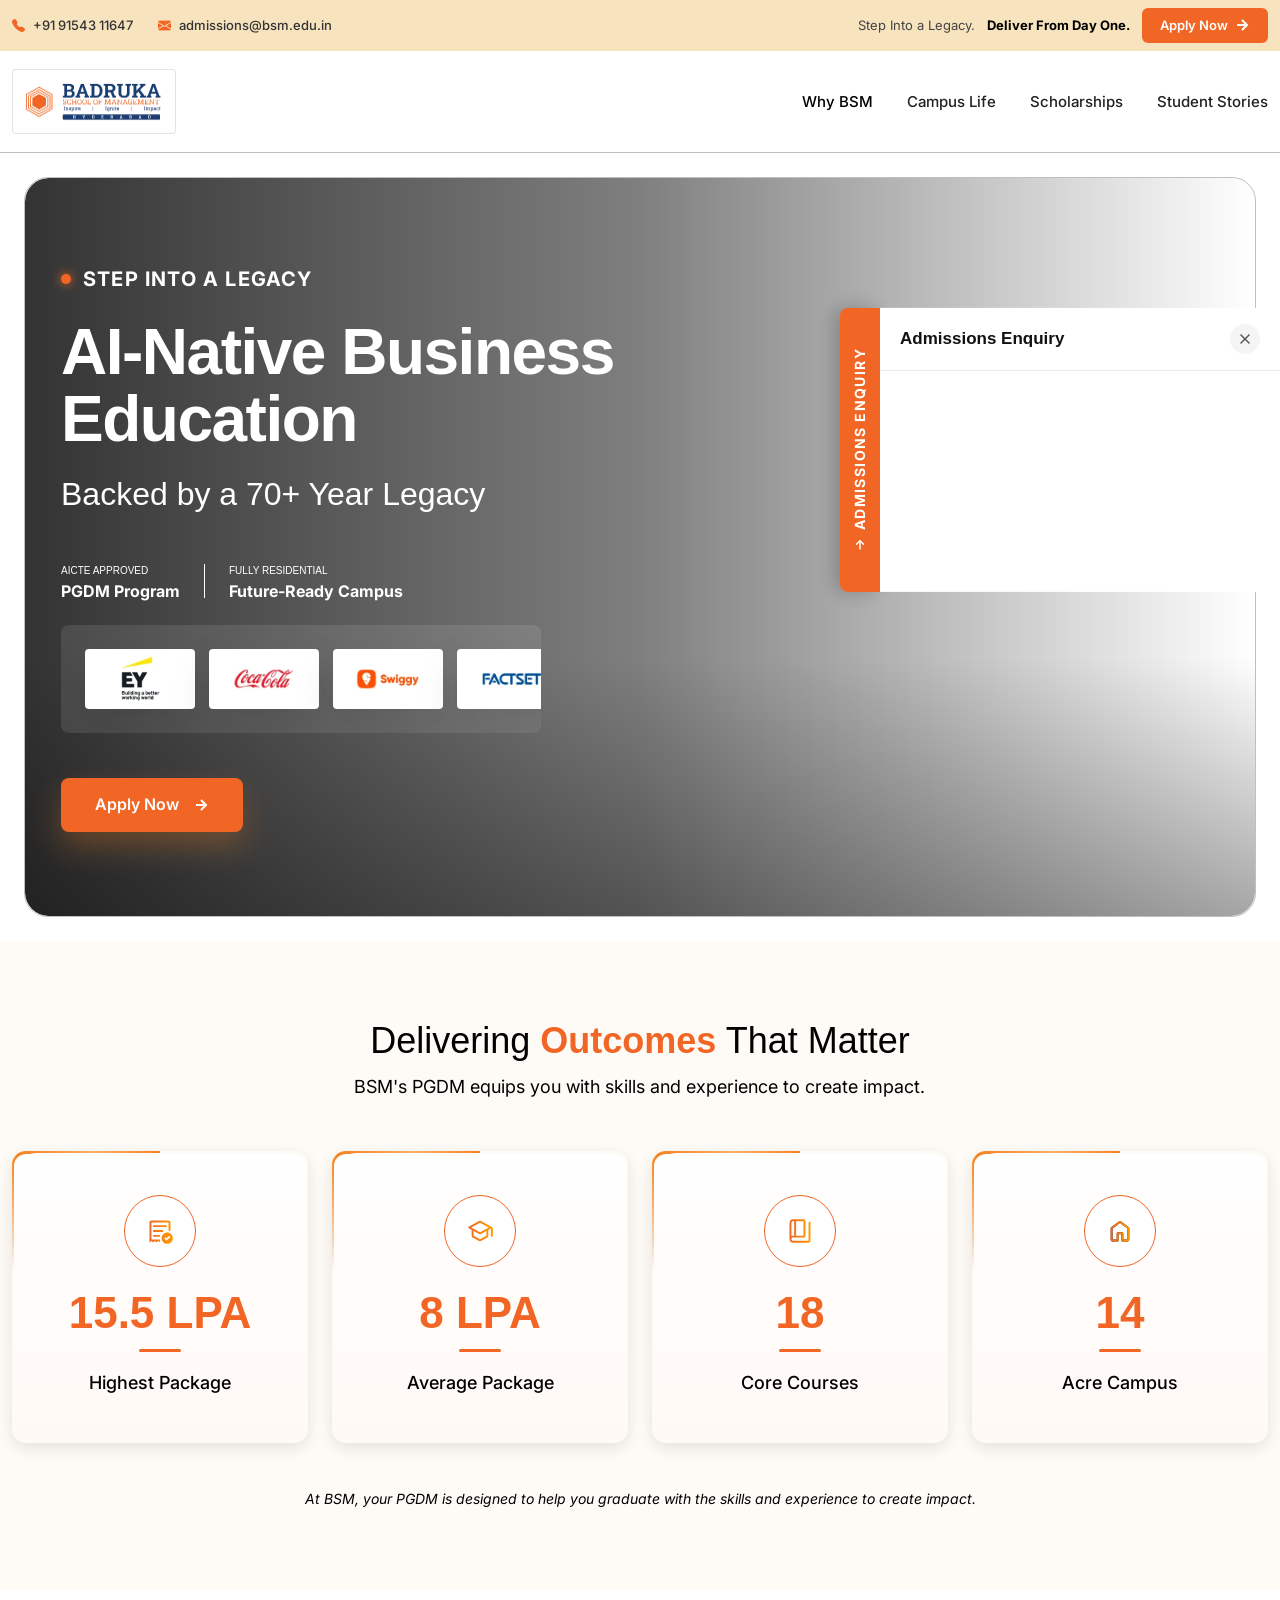
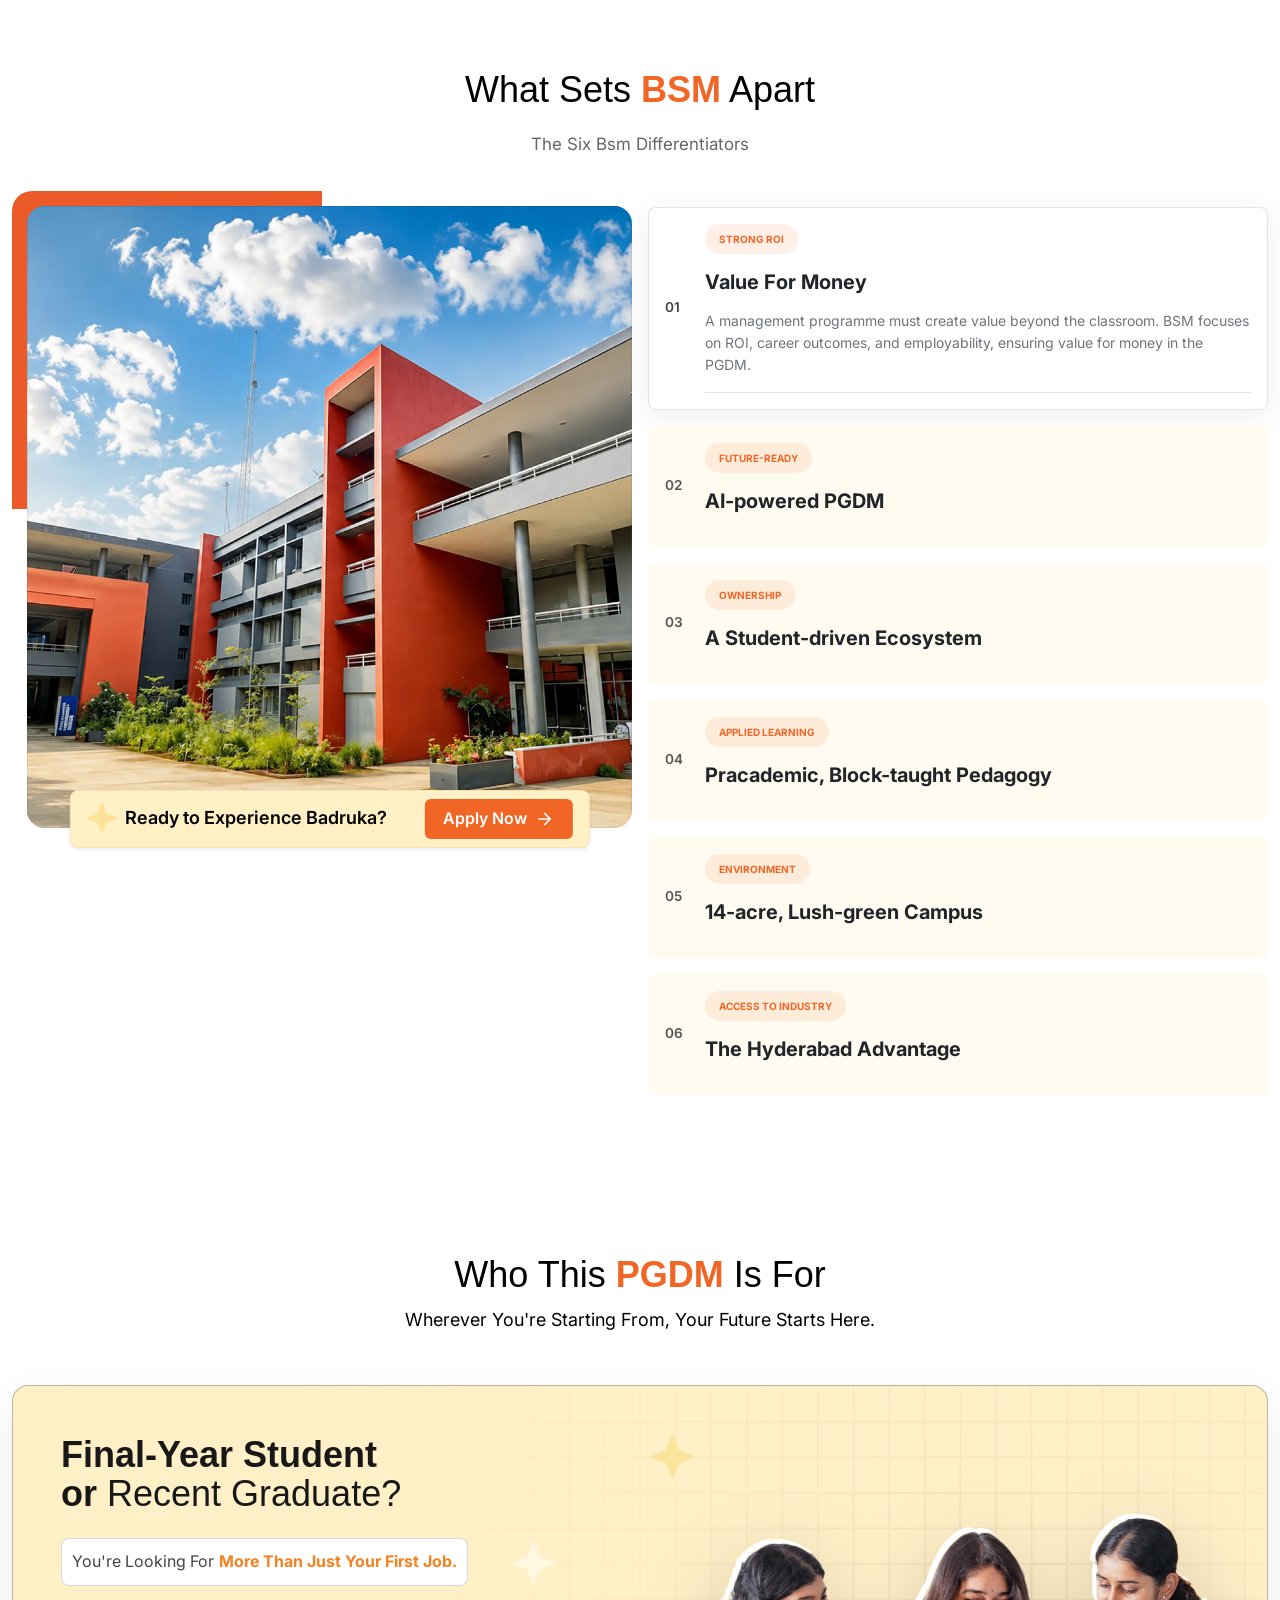
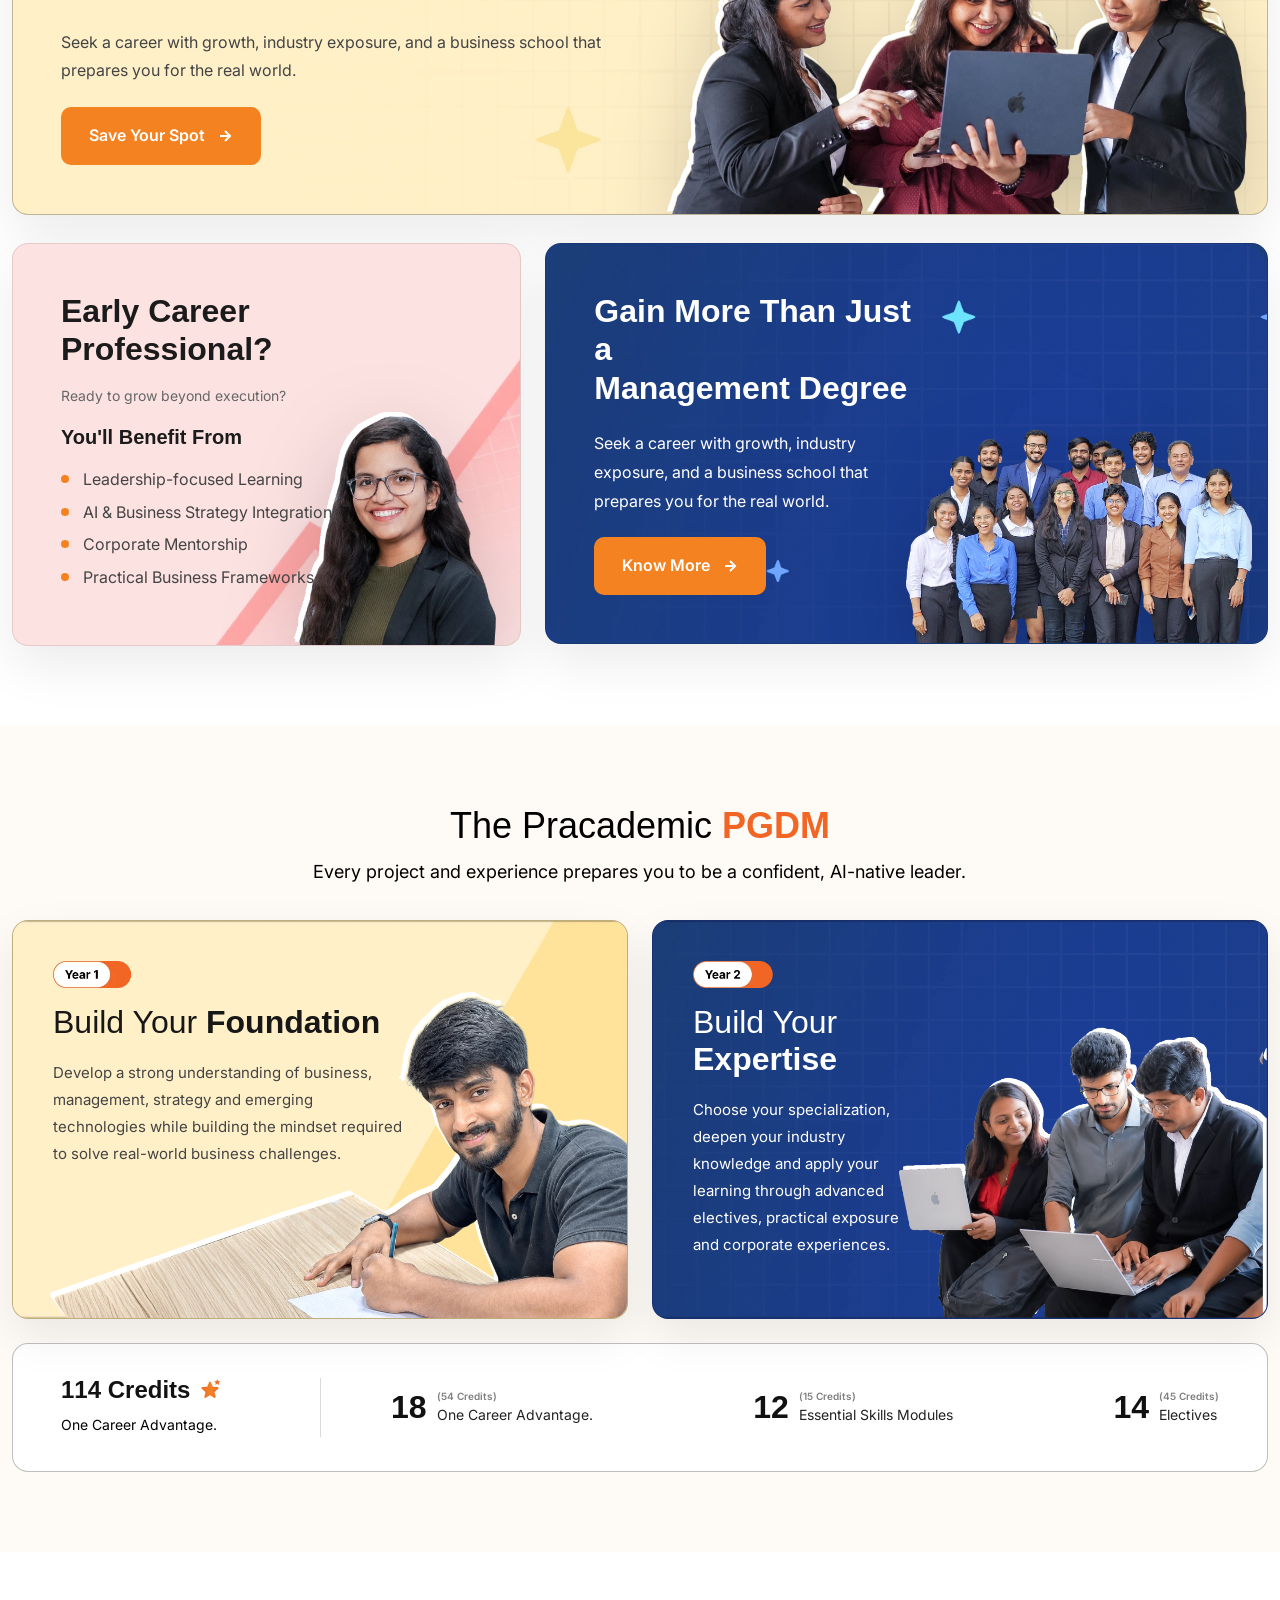
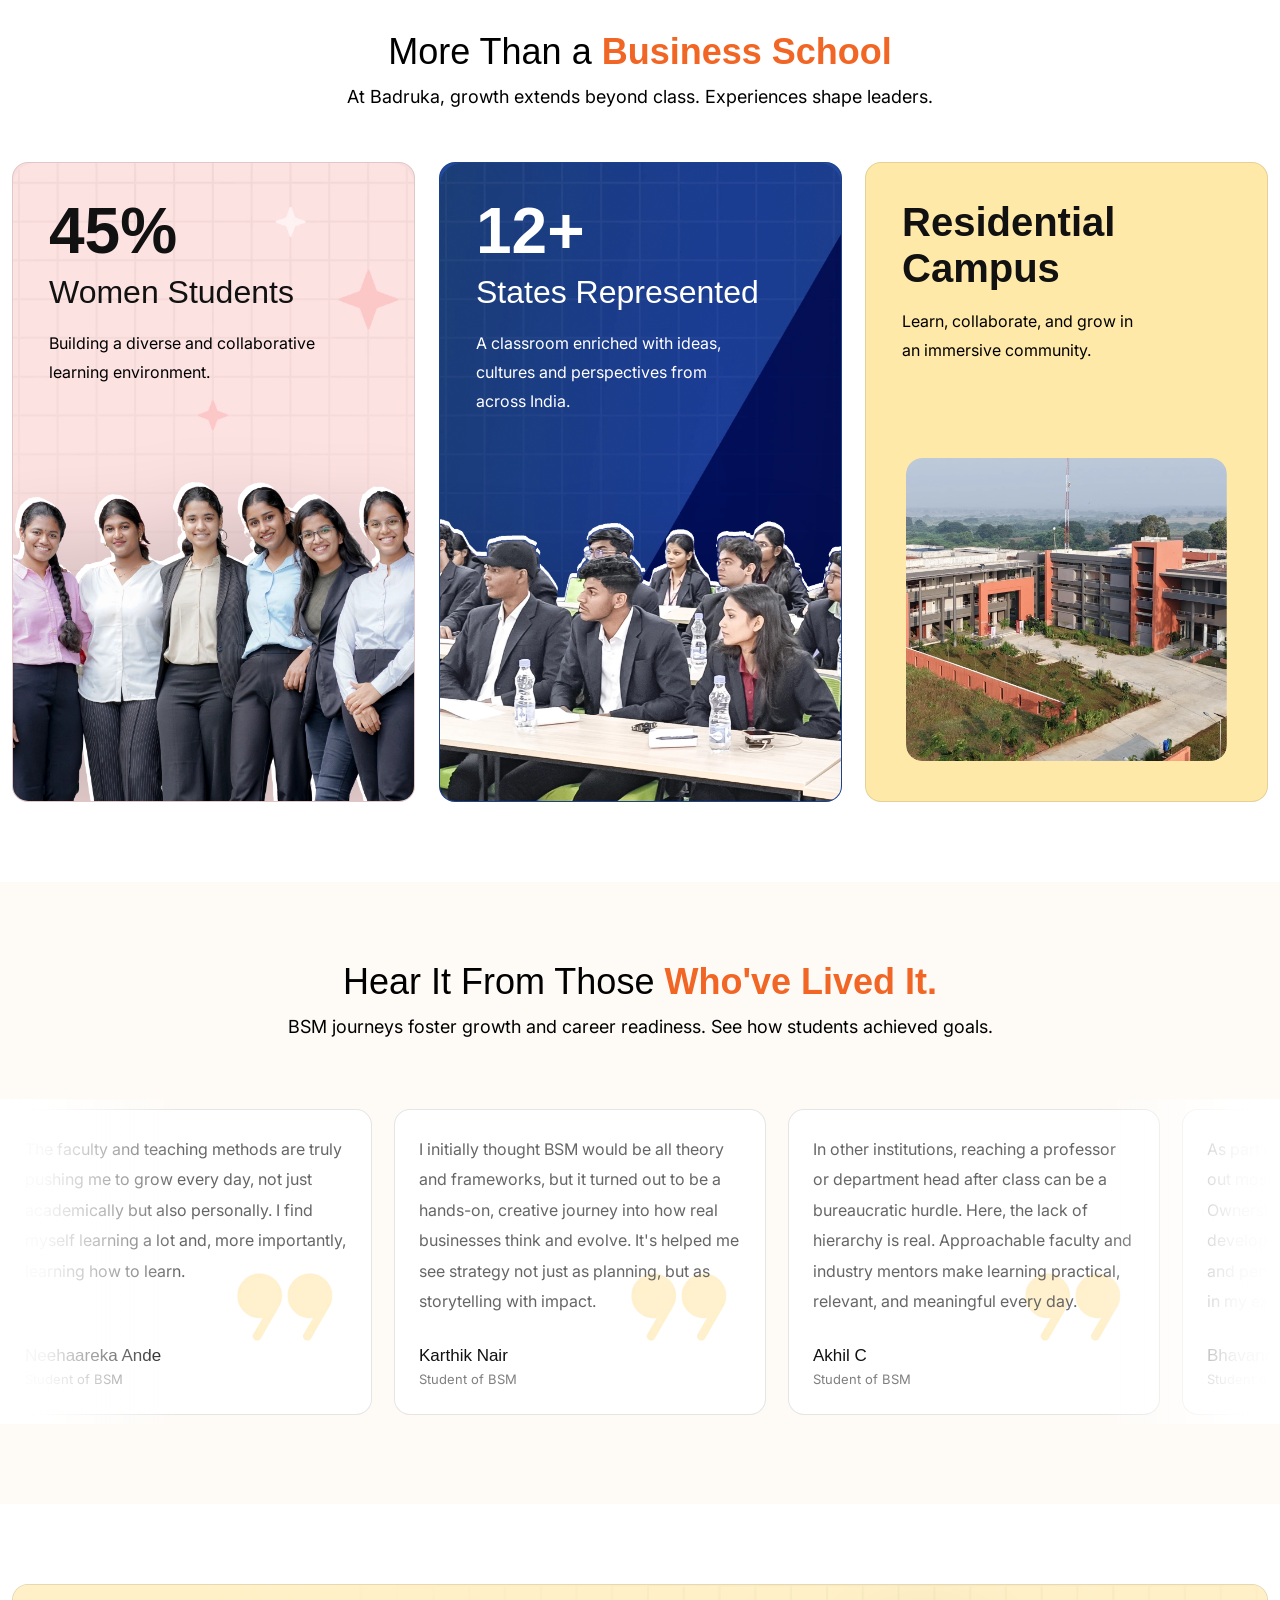
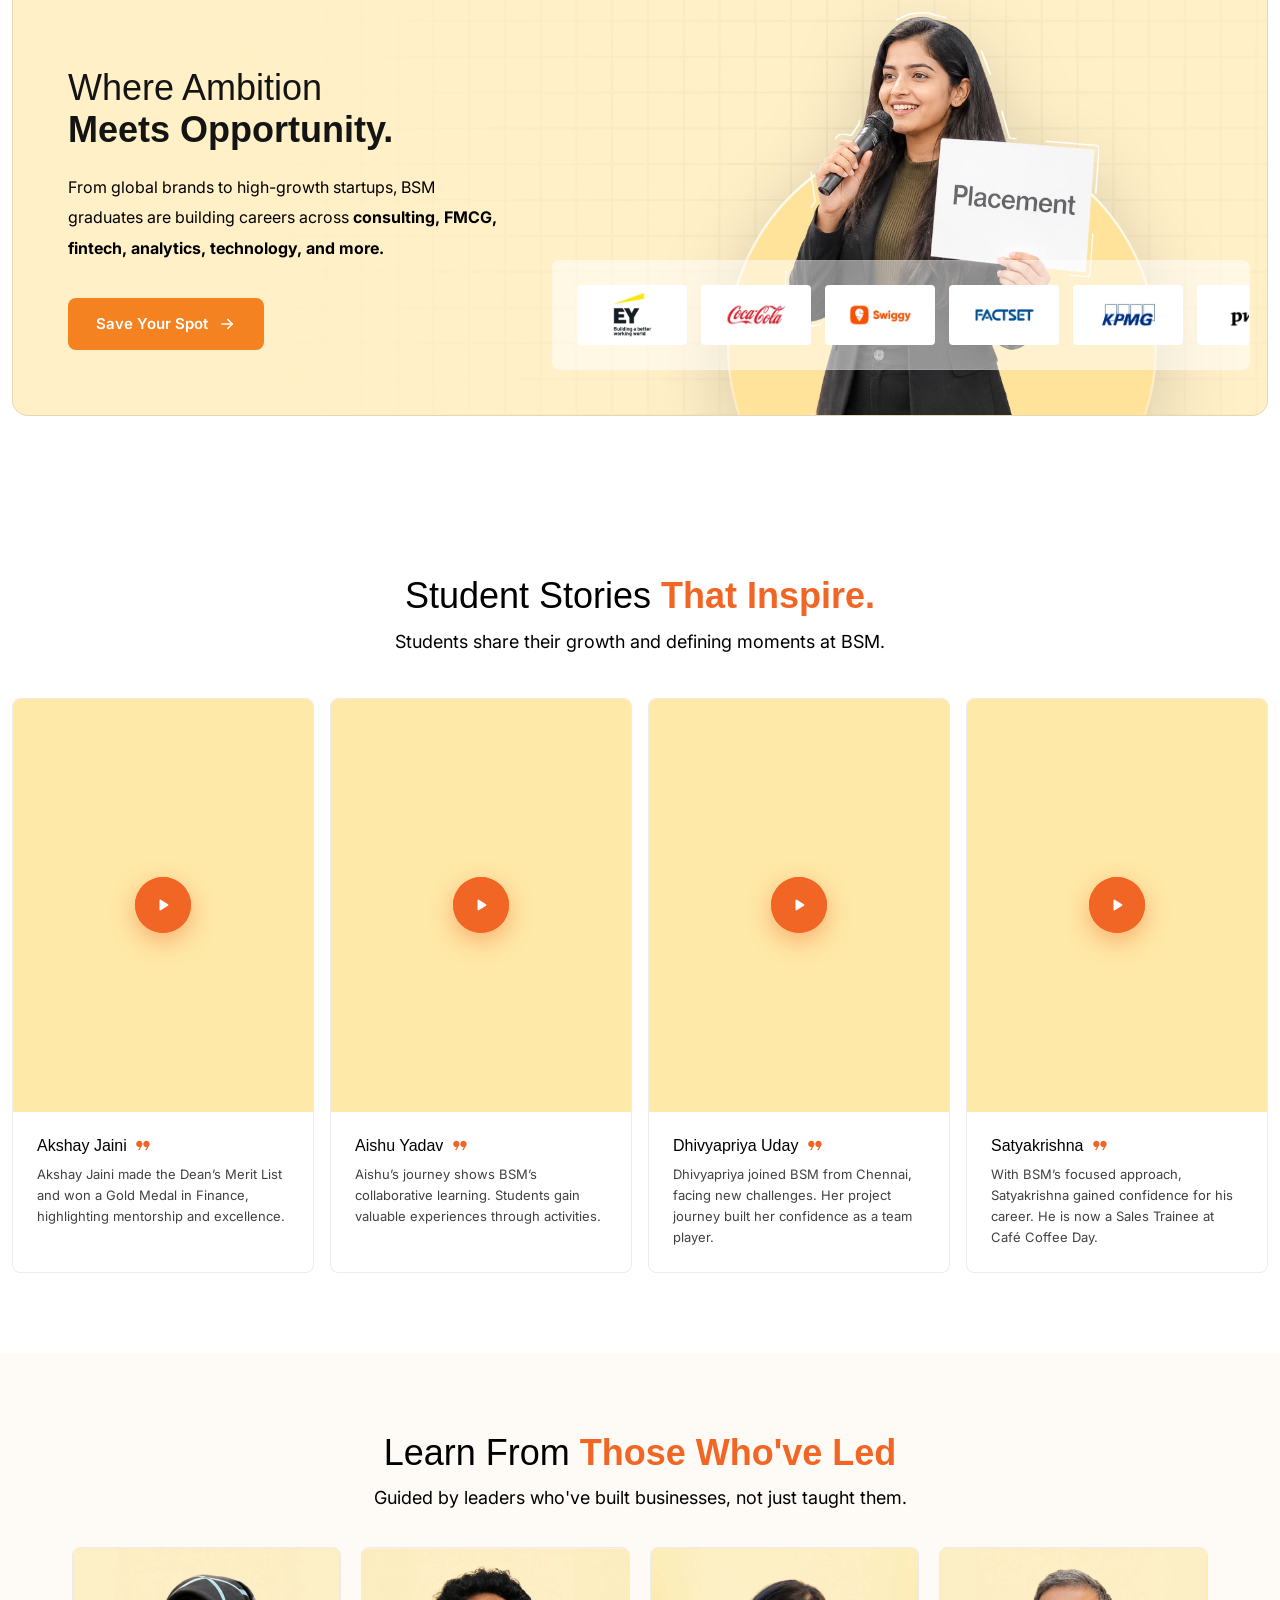
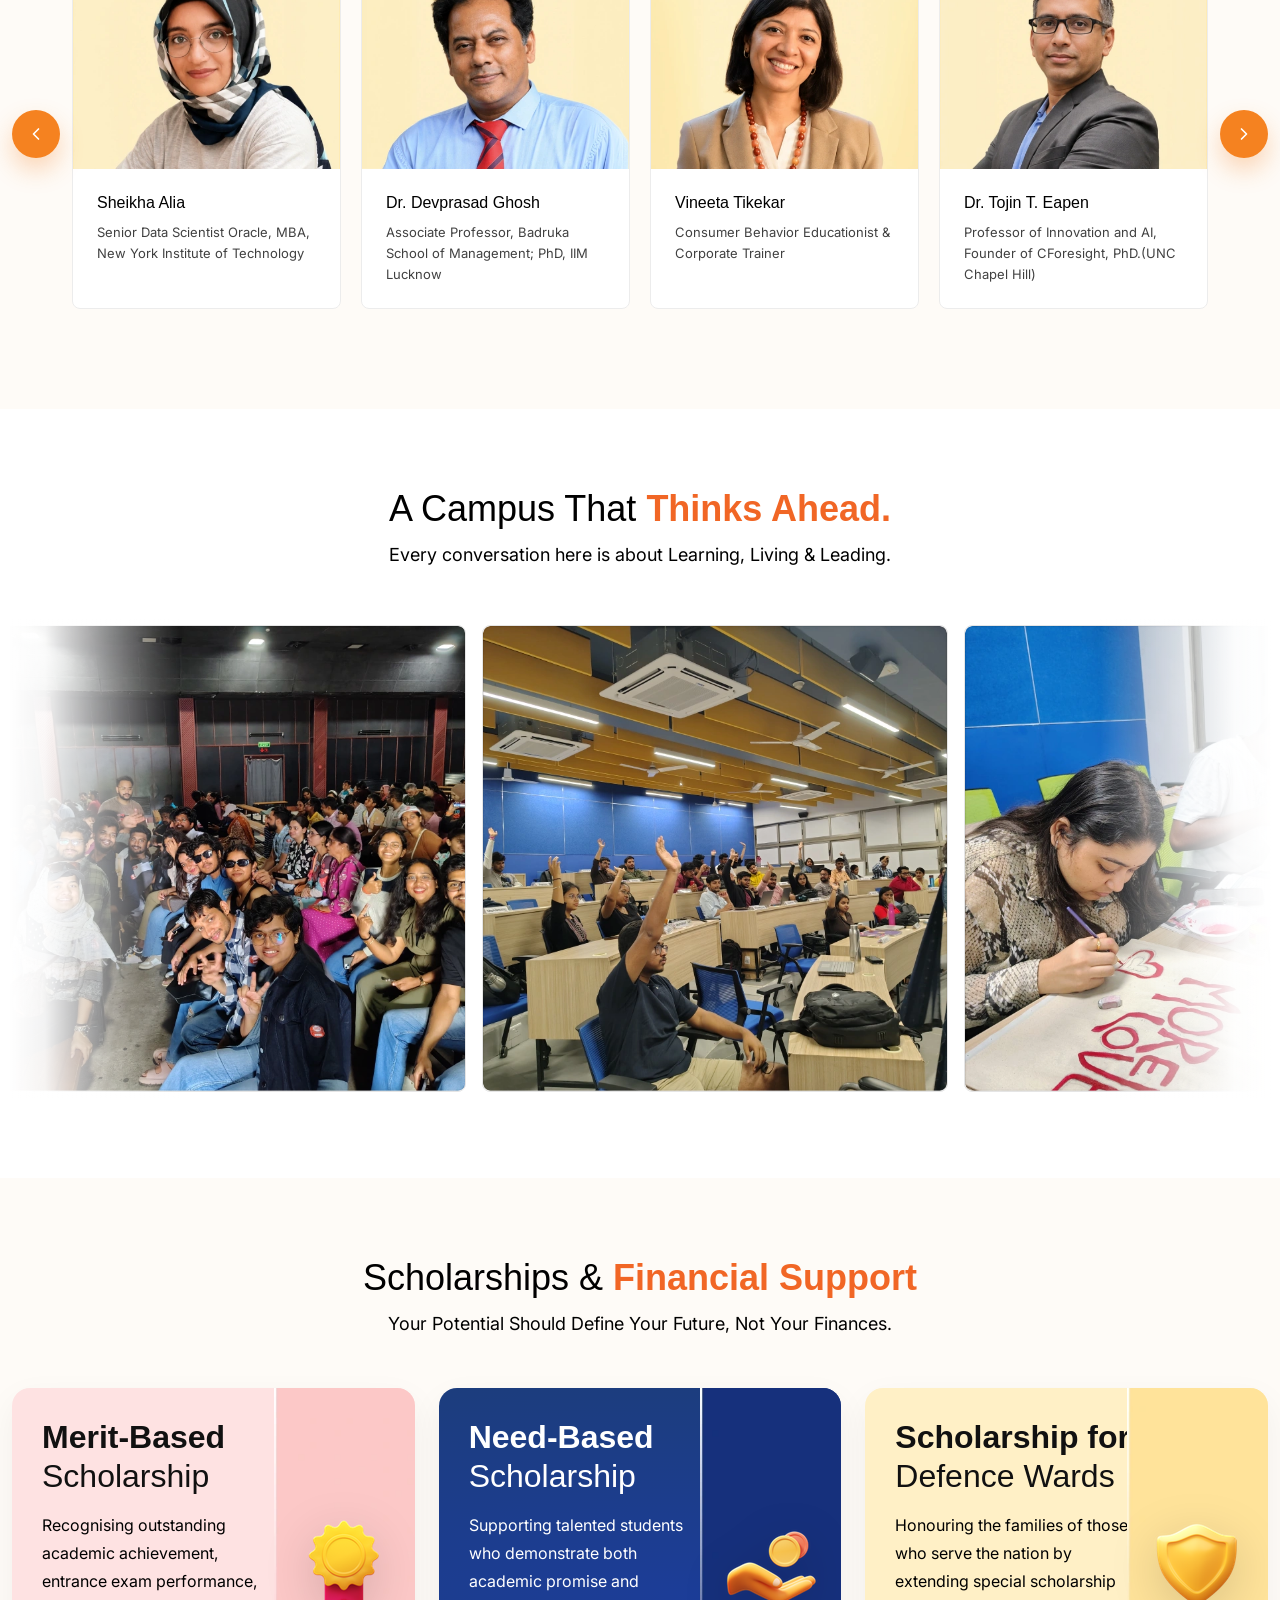
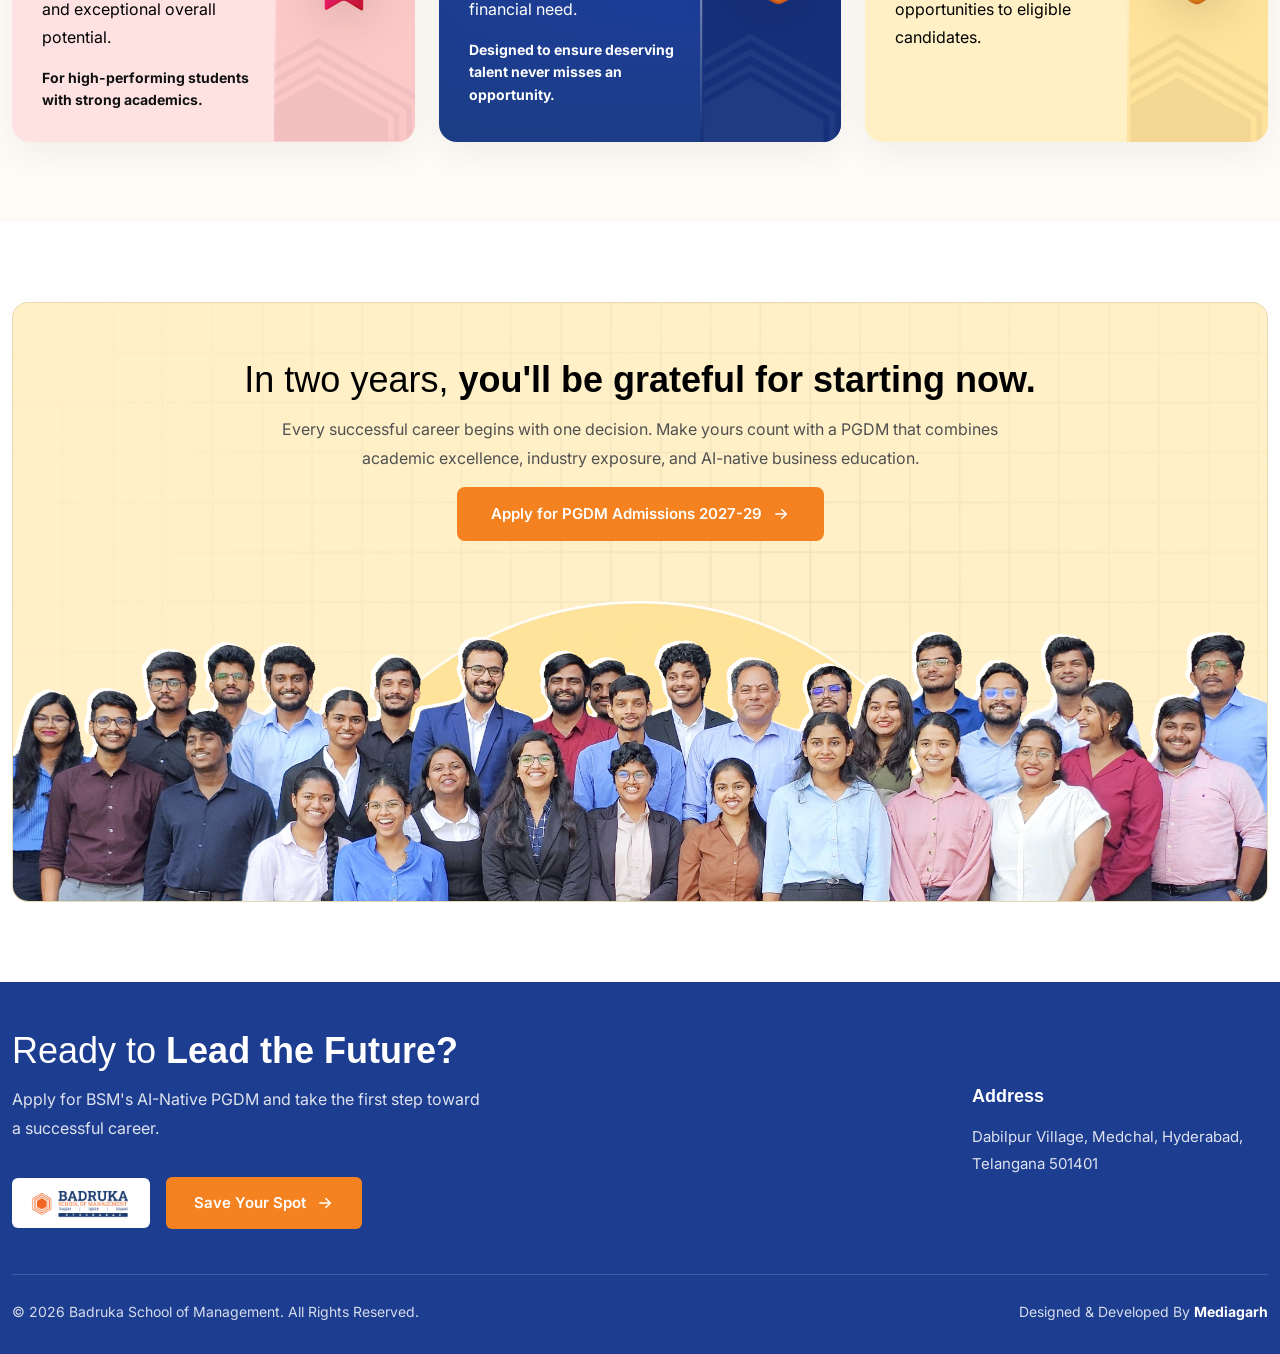
==== commit b0a59987: "add new fixes" ====
--- a/index.html
+++ b/index.html
@@ -414,25 +414,32 @@
     <section class="slb-section section-padding">
       <div class="container">
         <div class="row align-items-center g-4">
-          <div class="col-12 d-flex align-items-center justify-content-center flex-column text-center mb-4">
+          <div class="col-12 d-flex align-items-center justify-content-center flex-column text-center mb-5">
             <h2 class="section-title mb-2">What Sets <span>BSM</span> Apart</h2>
             <p class="slb-subtitle">The Six Bsm Differentiators</p>
           </div>
         </div>
-        <div class="row align-items-stretch g-4 g-md-5">
+        <div class="row align-items-stretch g-4 g-md-3">
           <!-- Left Side Image Area -->
-          <div class="col-lg-6 d-flex flex-column justify-content-center mb-3">
+          <div class="col-lg-6 d-flex flex-column mb-3 mt-0">
             <div class="image-wrapper position-relative w-100">
               <!-- Orange Backing Accent (Top-Left Corner) -->
               <div class="orange-accent"></div>
 
               <!-- Main Image -->
               <div class="main-image-container position-relative aspect-ratio-36-37">
+                <img
+                  id="tab-img-back"
+                  src="images/Image.webp"
+                  alt=""
+                  aria-hidden="true"
+                  class="img-fluid rounded-4 max-height-800 h-100 tab-img-layer tab-img-layer--back"
+                />
                 <img
                   id="active-tab-img"
                   src="images/Image.webp"
                   alt="Badruka Campus"
-                  class="img-fluid rounded-4 max-height-800 h-100"
+                  class="img-fluid rounded-4 max-height-800 h-100 tab-img-layer tab-img-layer--front"
                 />
 
                 <!-- Bottom Floating Card -->
@@ -450,7 +457,10 @@
                     </span>
                     Ready to Experience Badruka?
                   </span>
-                  <a href="#heroFormCol" class="apply-btn-sm d-inline-flex align-items-center text-md gap-2"
+                  <a
+                    href="#heroFormCol"
+                    data-enq-trigger
+                    class="apply-btn-sm d-inline-flex align-items-center text-md gap-2"
                     >Apply Now
                     <svg xmlns="http://www.w3.org/2000/svg" width="20" height="20" viewBox="0 0 20 20" fill="none">
                       <mask
@@ -2139,7 +2149,8 @@
   <script>
     document.addEventListener('DOMContentLoaded', function () {
       const tabs = document.querySelectorAll('.tab-item');
-      const activeImage = document.getElementById('active-tab-img');
+      const activeImage = document.getElementById('active-tab-img'); // front layer
+      const backImage = document.getElementById('tab-img-back'); // back layer
       let currentIndex = 0;
       const intervalTime = 4000; // 4 seconds delay for autoplay
       let autoPlayTimer;
@@ -2151,14 +2162,22 @@
         const selectedTab = tabs[index];
         selectedTab.classList.add('active');
 
-        // Fade out effect on image before change
-        activeImage.classList.add('img-fade-out');
-
-        setTimeout(() => {
-          const newImgSrc = selectedTab.getAttribute('data-img');
-          activeImage.src = newImgSrc;
-          activeImage.classList.remove('img-fade-out');
-        }, 180);
+        // Crossfade: load new image on back layer, fade out front layer
+        const newImgSrc = selectedTab.getAttribute('data-img');
+
+        // 1. Put the new image on the back layer (instantly, hidden behind front)
+        backImage.src = newImgSrc;
+
+        // 2. Once back image is loaded, fade the front layer out to reveal it
+        backImage.onload = function () {
+          activeImage.classList.add('fade-out');
+
+          // 3. After fade completes, swap src to front, reset both layers
+          setTimeout(() => {
+            activeImage.src = newImgSrc;
+            activeImage.classList.remove('fade-out');
+          }, 460);
+        };
 
         currentIndex = index;
       }
--- a/css/style.css
+++ b/css/style.css
@@ -654,7 +654,6 @@
 }
 
 @keyframes floating {
-
   0%,
   100% {
     transform: translateY(0);
@@ -697,12 +696,14 @@
   position: absolute;
   inset: -150%;
   z-index: 1;
-  background: conic-gradient(from 0deg,
-      transparent 0deg,
-      transparent 280deg,
-      #f58220 315deg,
-      #ffb06a 335deg,
-      #f58220 360deg);
+  background: conic-gradient(
+    from 0deg,
+    transparent 0deg,
+    transparent 280deg,
+    #f58220 315deg,
+    #ffb06a 335deg,
+    #f58220 360deg
+  );
   animation: rotateBorder 5s linear infinite;
   will-change: transform;
 }
@@ -1506,7 +1507,7 @@
   padding-left: 70px;
 }
 
-.other-stats-info>div {
+.other-stats-info > div {
   display: flex;
   align-items: center;
   gap: 10px;
@@ -1514,7 +1515,7 @@
 
 /* Number */
 
-.other-stats-info>div>div:first-child {
+.other-stats-info > div > div:first-child {
   font-family: 'Satoshi', sans-serif;
   font-size: 32px;
   font-weight: 700;
@@ -1919,10 +1920,12 @@
   position: absolute;
   inset: 0;
   border-radius: 22px;
-  background: radial-gradient(circle at top right,
-
-      rgba(255, 255, 255, 0.18),
-      transparent 65%);
+  background: radial-gradient(
+    circle at top right,
+
+    rgba(255, 255, 255, 0.18),
+    transparent 65%
+  );
   opacity: 0;
   transition: 0.45s;
   pointer-events: none;
@@ -3254,7 +3257,6 @@
 }
 
 @media (max-width: 991px) {
-
   /* Scholarship */
   .scholarship-section {
     padding: 70px 0;
@@ -3650,7 +3652,6 @@
 }
 
 @media (max-width: 767px) {
-
   /* Scholarship */
   .scholarship-section {
     padding: 60px 0;
@@ -4014,7 +4015,7 @@
     gap: 20px;
   }
 
-  .other-stats-info>div>div:first-child {
+  .other-stats-info > div > div:first-child {
     font-size: 26px;
   }
 
@@ -4230,7 +4231,6 @@
 }
 
 @media (max-width: 576px) {
-
   /* Scholarship */
   .scholarship-card {
     padding: 20px;
@@ -4346,11 +4346,11 @@
     padding: 18px;
   }
 
-  .other-stats-info>div {
+  .other-stats-info > div {
     flex: 0 0 calc(50% - 10px);
   }
 
-  .other-stats-info>div>div:first-child {
+  .other-stats-info > div > div:first-child {
     font-size: 22px;
   }
 
@@ -4452,7 +4452,7 @@
     font-size: 22px;
   }
 
-  .other-stats-info>div {
+  .other-stats-info > div {
     flex: 0 0 100%;
   }
 
@@ -4813,7 +4813,6 @@
 
 /* ── RESPONSIVE ── */
 @media (max-width: 767px) {
-
   /* Hide desktop side panel entirely on mobile */
   .enq-unit {
     display: none !important;
@@ -5506,7 +5505,6 @@
 }
 
 @keyframes pulse-star {
-
   0%,
   100% {
     transform: scale(1);
@@ -5878,6 +5876,7 @@
 
 .main-image-container {
   z-index: 1;
+  position: relative;
 }
 
 .main-image-container img {
@@ -5896,9 +5895,36 @@
   aspect-ratio: 36 / 37 !important;
 }
 
-/* Image Fade Animation */
+/* Image Crossfade Animation */
+.tab-img-layer {
+  position: absolute;
+  inset: 0;
+  width: 100%;
+  height: 100%;
+  object-fit: cover;
+  border-radius: inherit;
+  transition: opacity 0.45s ease;
+  will-change: opacity;
+}
+
+.tab-img-layer--back {
+  z-index: 1;
+  opacity: 1;
+}
+
+.tab-img-layer--front {
+  z-index: 2;
+  opacity: 1;
+}
+
+.tab-img-layer--front.fade-out {
+  opacity: 0;
+}
+
+/* legacy — kept harmless */
+#active-tab-img {
+}
 .img-fade-out {
-  opacity: 0.2;
 }
 
 /* Floating Bottom Banner */
@@ -5908,7 +5934,7 @@
   left: 50%;
   transform: translateX(-50%);
   width: 86%;
-  background-color: #FFF0C6;
+  background-color: #fff0c6;
   border: 1px solid #f8e3b6;
   z-index: 2;
   padding: 20px;
@@ -5938,9 +5964,10 @@
 
 /* --- Right Tabs Styling --- */
 .tab-item {
-  background: #FFFBF0;
+  background: #fffbf0;
   cursor: pointer;
   transition: all 0.3s cubic-bezier(0.25, 0.8, 0.25, 1);
+  border: 1px solid transparent;
 }
 
 .tab-num {
@@ -5953,8 +5980,8 @@
 .pill-badge {
   display: inline-block;
   border-radius: 50px;
-  background: rgba(241, 102, 37, 0.10);
-  color: #F16625;
+  background: rgba(241, 102, 37, 0.1);
+  color: #f16625;
   font-family: Inter;
   font-size: 10px;
   font-style: normal;
@@ -5980,21 +6007,37 @@
   font-style: normal;
   font-weight: 400;
   line-height: 22px;
-  border-bottom: 1px solid rgba(0, 0, 0, 0.10);
+  border-bottom: 1px solid rgba(0, 0, 0, 0.1);
+  transition:
+    max-height 0.4s ease,
+    opacity 0.35s ease,
+    margin-top 0.3s ease,
+    padding-bottom 0.3s ease;
   /* 157.143% */
 }
 
-/* Inactive State: Hide Paragraph Description */
+/* Inactive State: Hide Paragraph Description with smooth collapse */
 .tab-item:not(.active) .tab-desc {
-  display: none;
+  max-height: 0;
+  overflow: hidden;
+  opacity: 0;
+  margin-top: 0 !important;
+  padding-bottom: 0 !important;
+  pointer-events: none;
+}
+
+/* Active tab desc — smooth expand */
+.tab-item.active .tab-desc {
+  max-height: 200px;
+  opacity: 1;
 }
 
 /* Active Tab State */
 .tab-item.active {
   border-radius: 8px;
-  border: 1px solid rgba(0, 0, 0, 0.10);
-  background: #FFF;
-  box-shadow: 0 7px 29px 0 rgba(100, 100, 111, 0.10);
+  border: 1px solid rgba(0, 0, 0, 0.1);
+  background: #fff;
+  box-shadow: 0 7px 29px 0 rgba(100, 100, 111, 0.1);
 }
 
 .tab-item.active .tab-num {
@@ -6083,4 +6126,4 @@
     width: 36px;
     height: 36px;
   }
-}+}
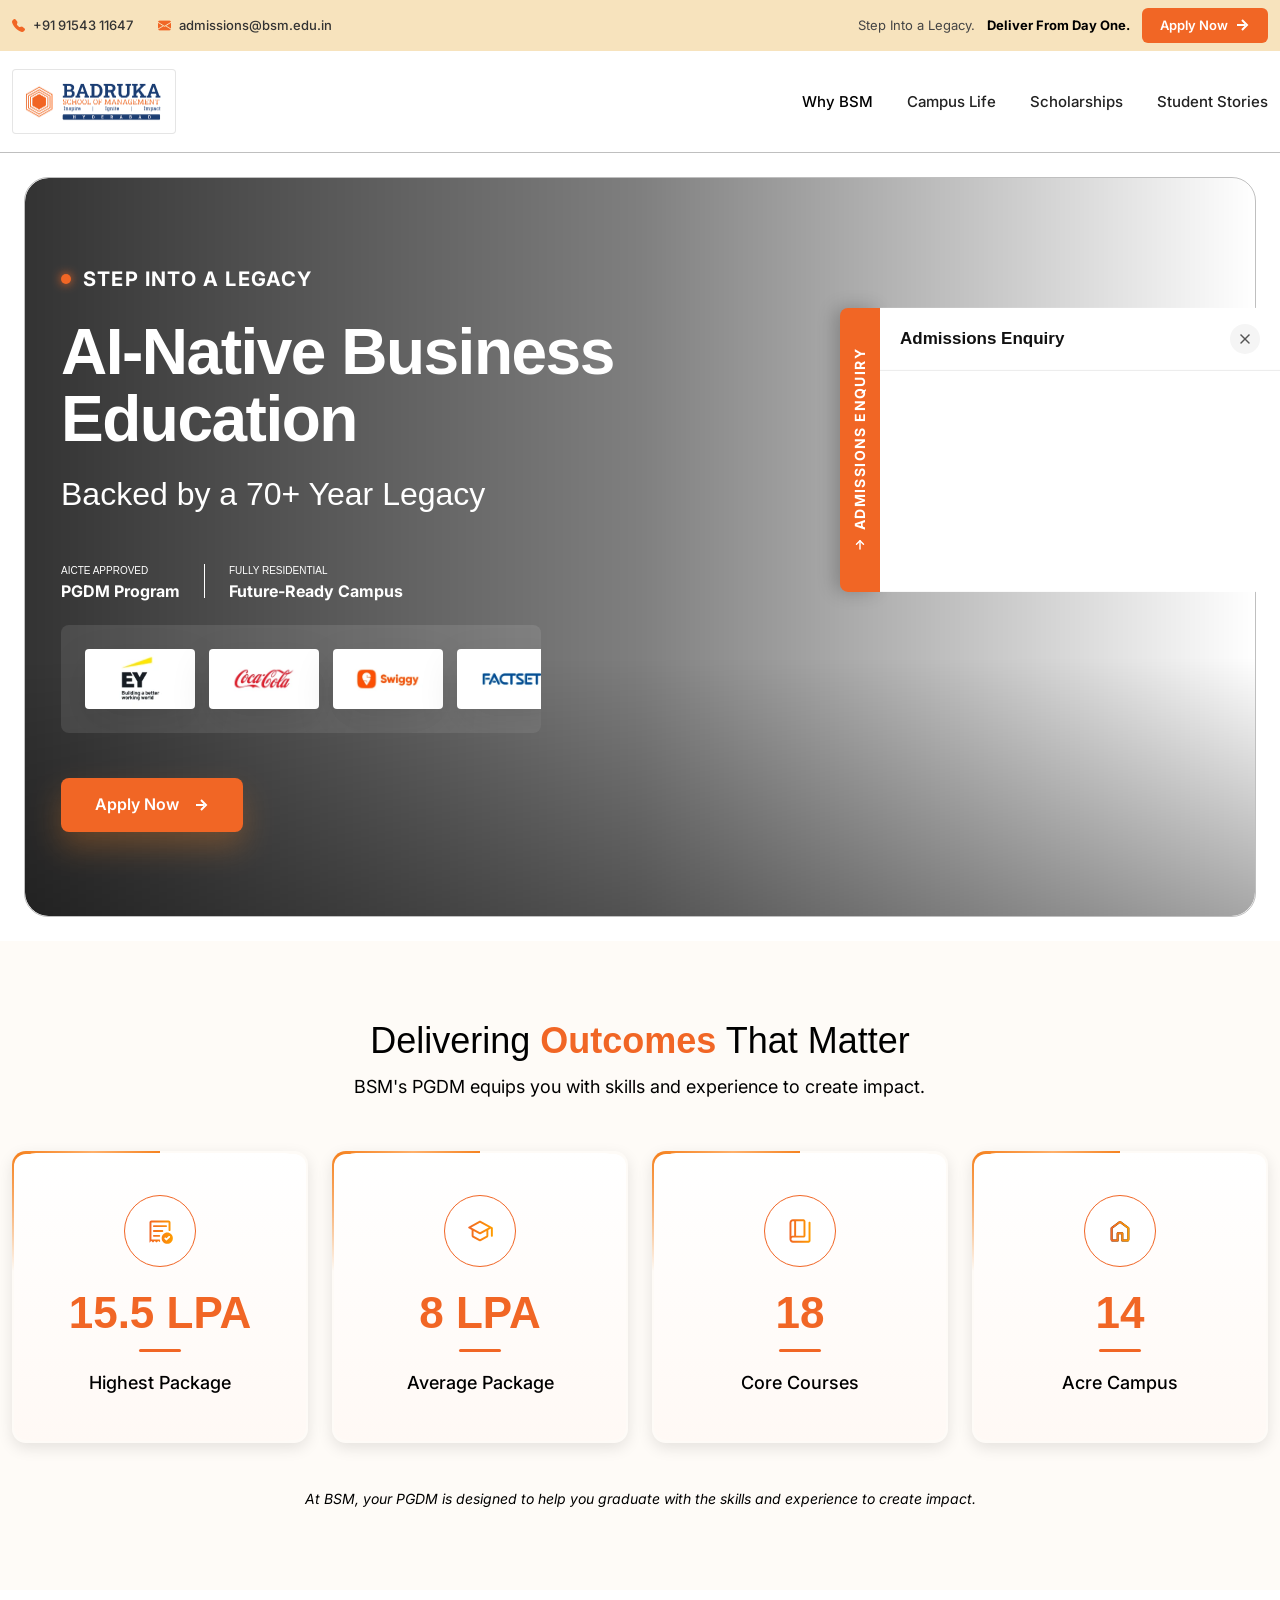
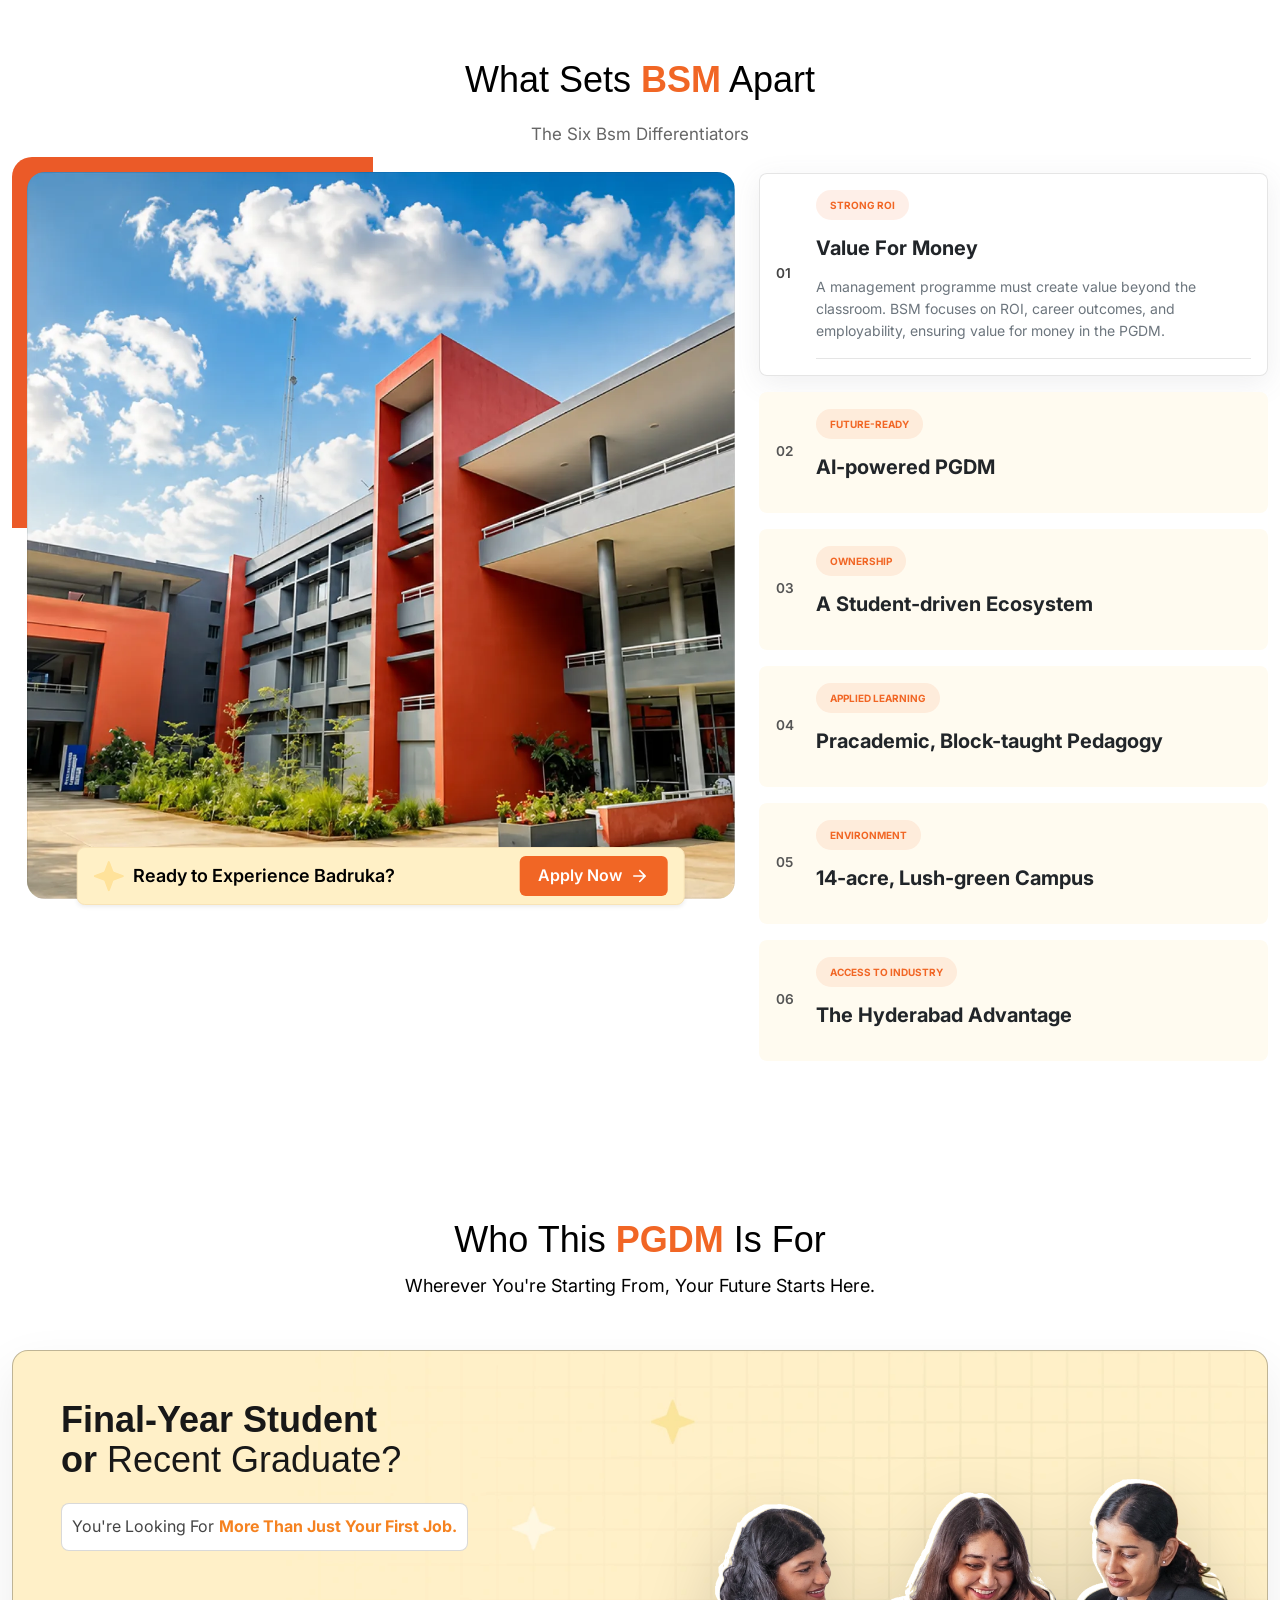
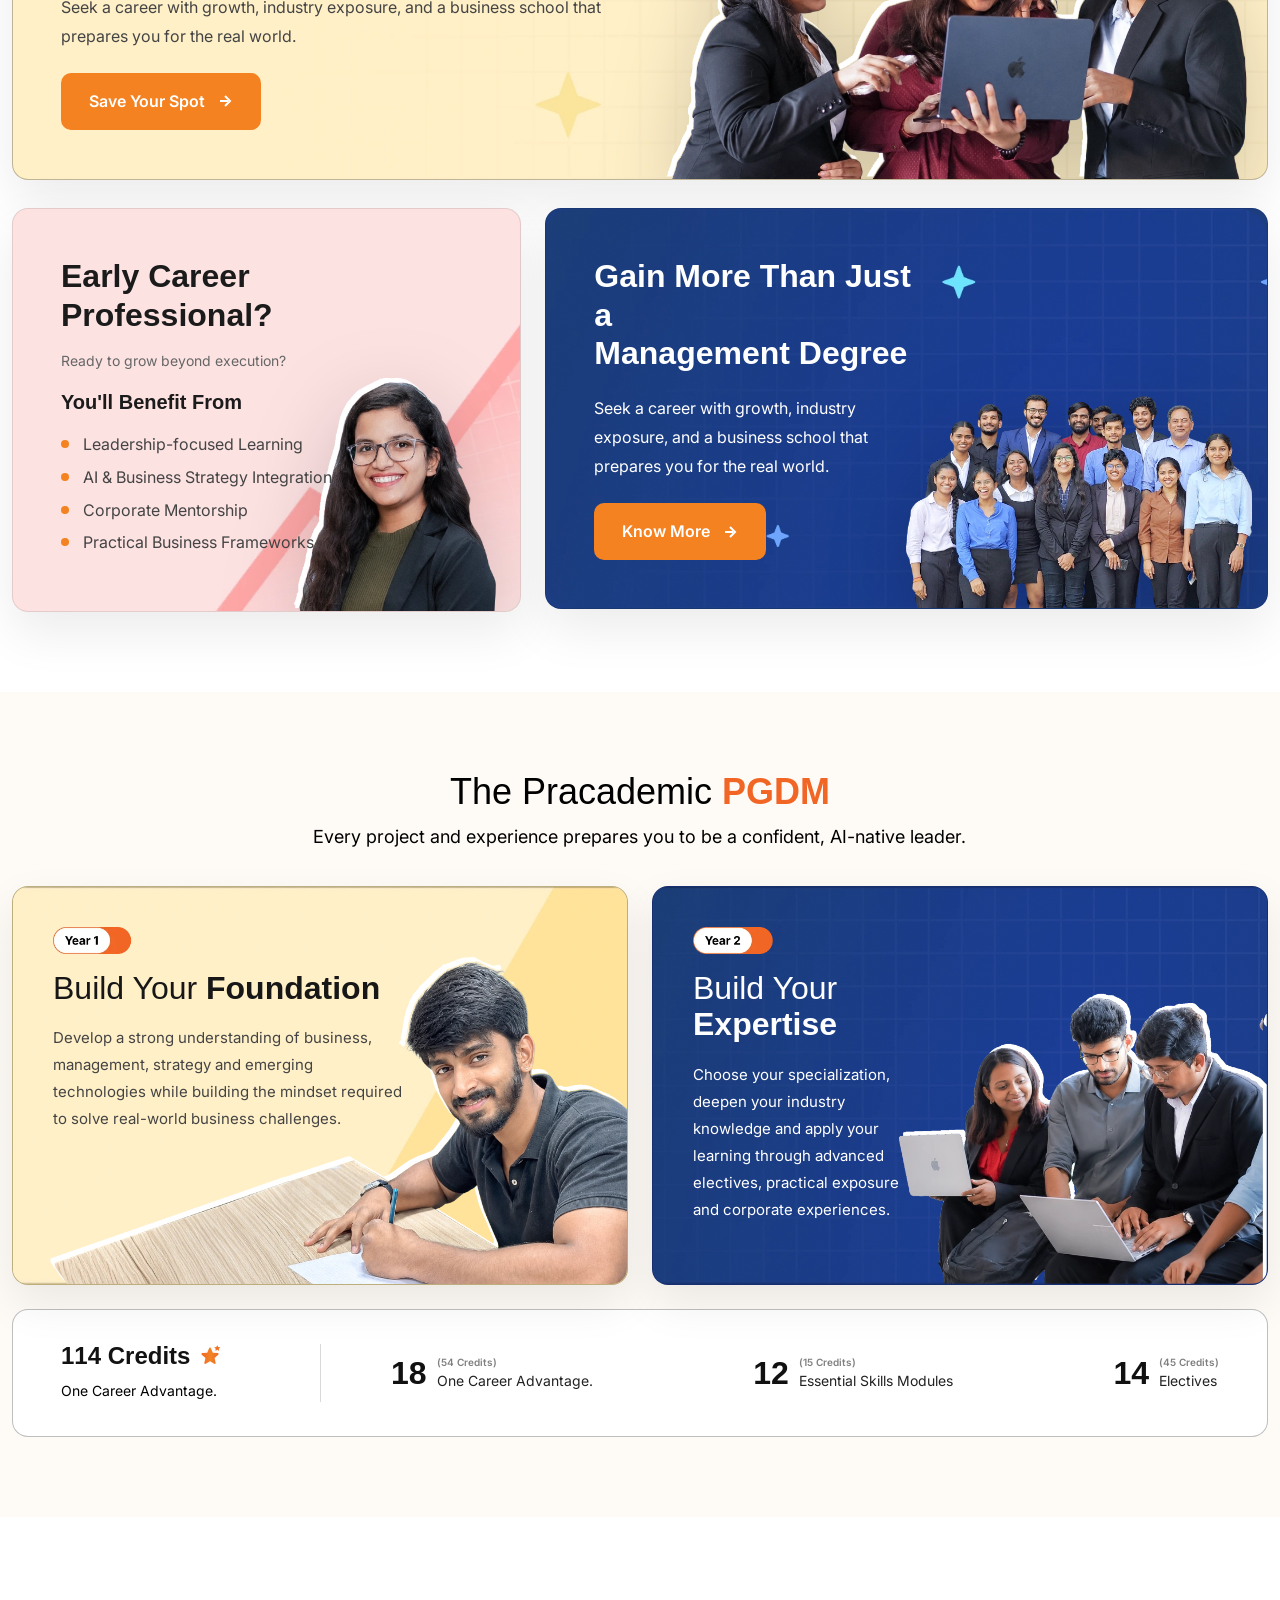
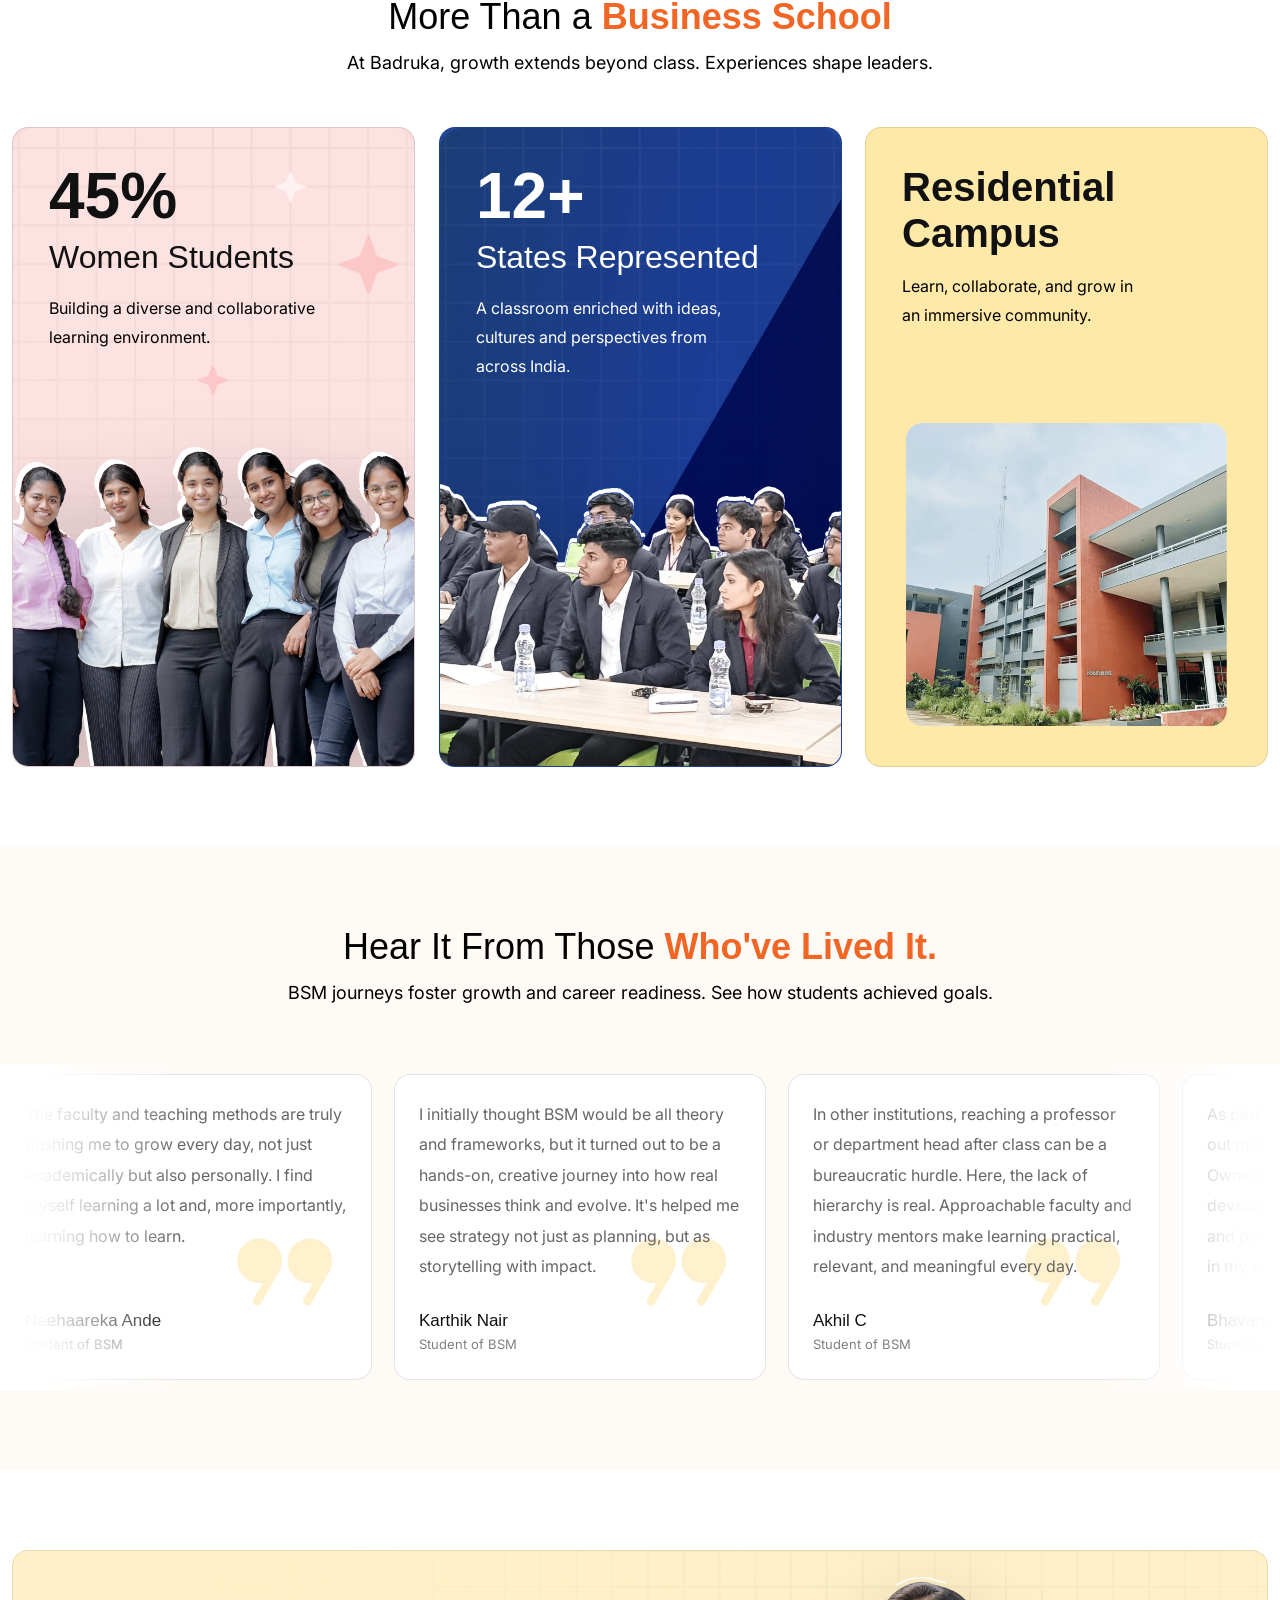
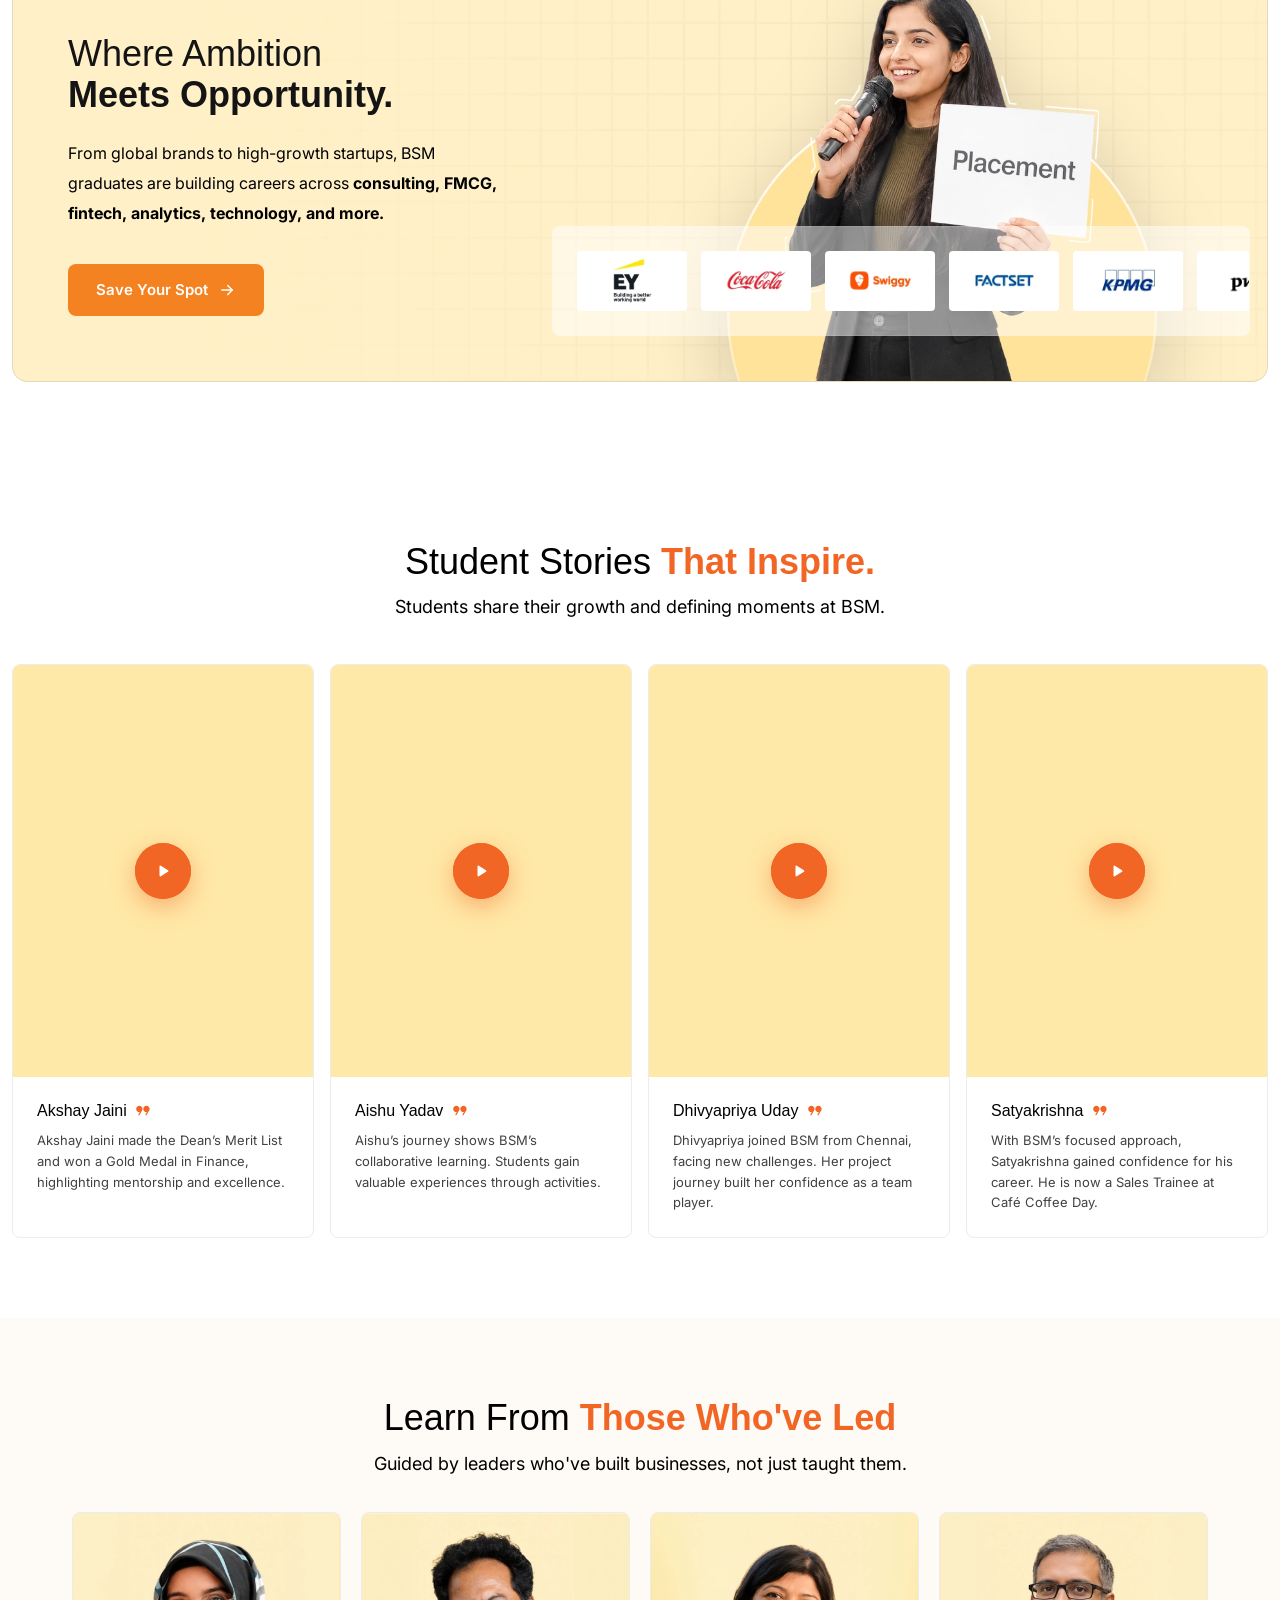
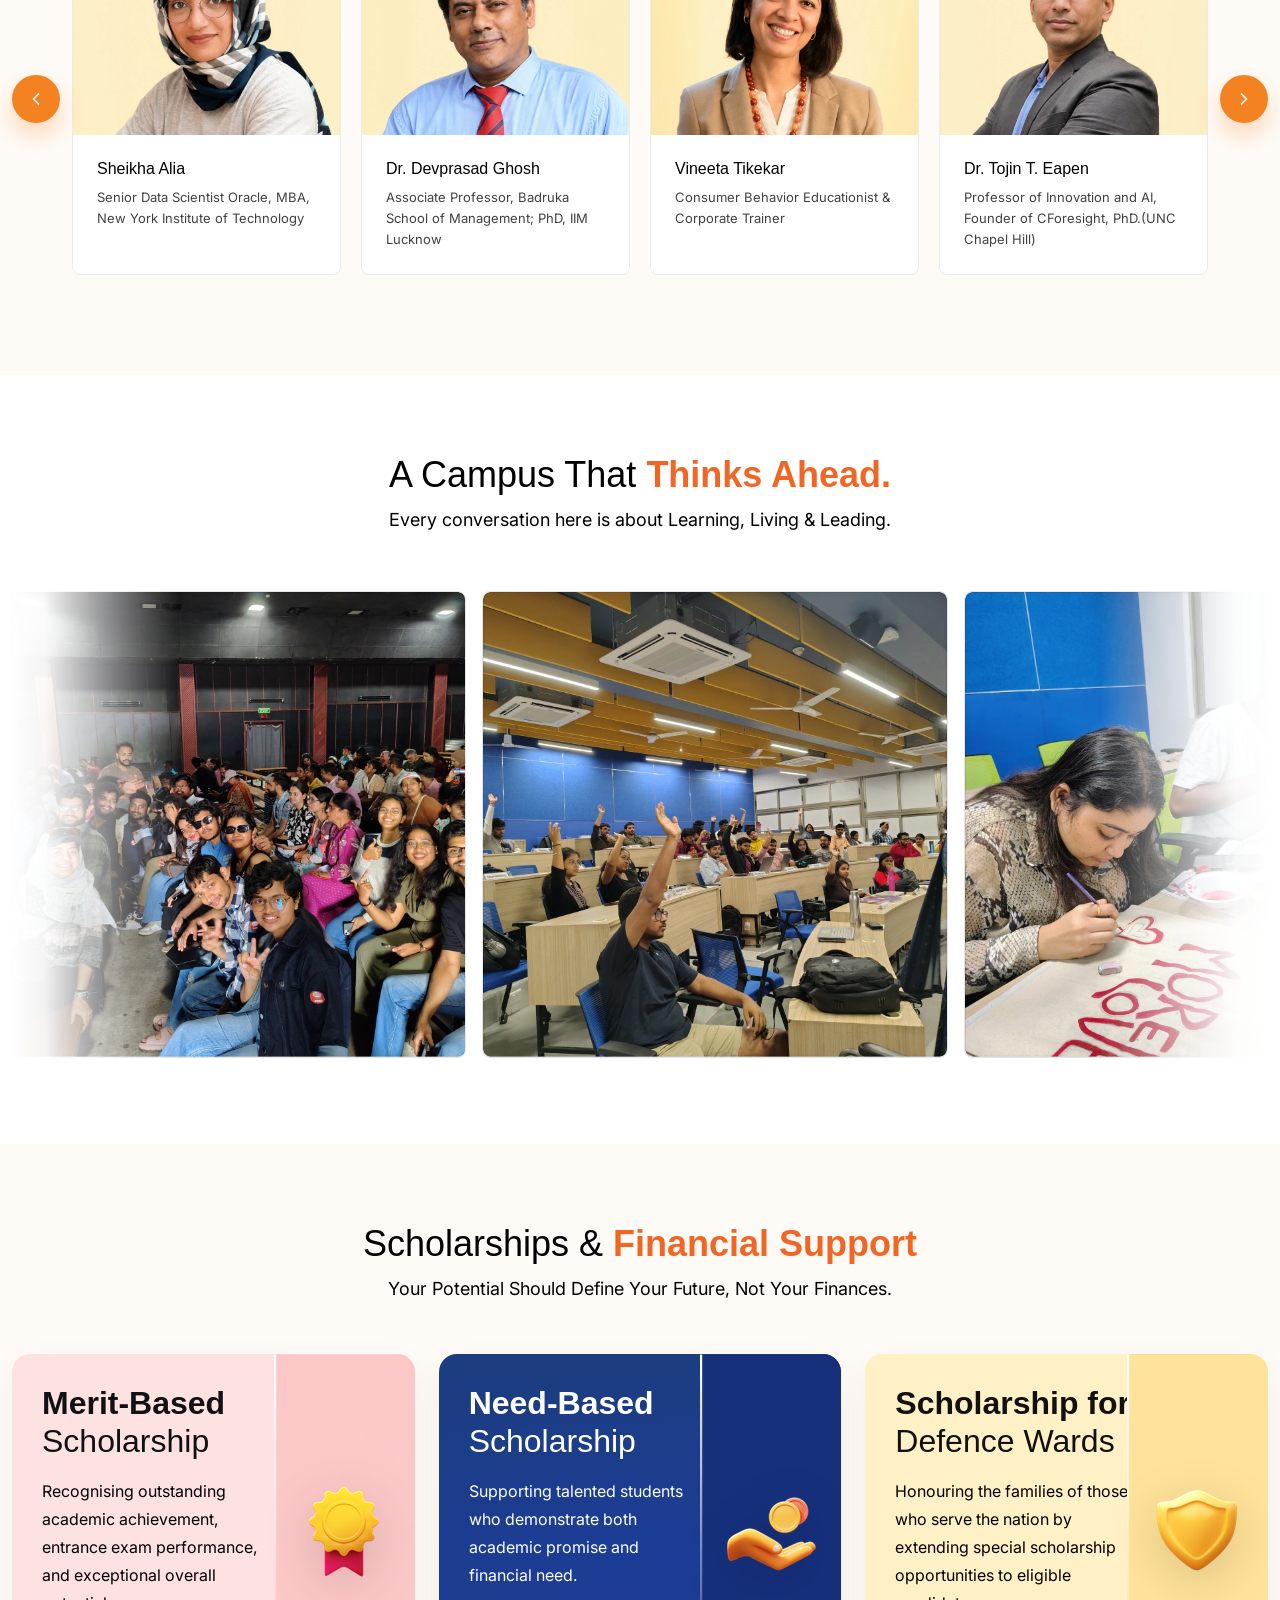
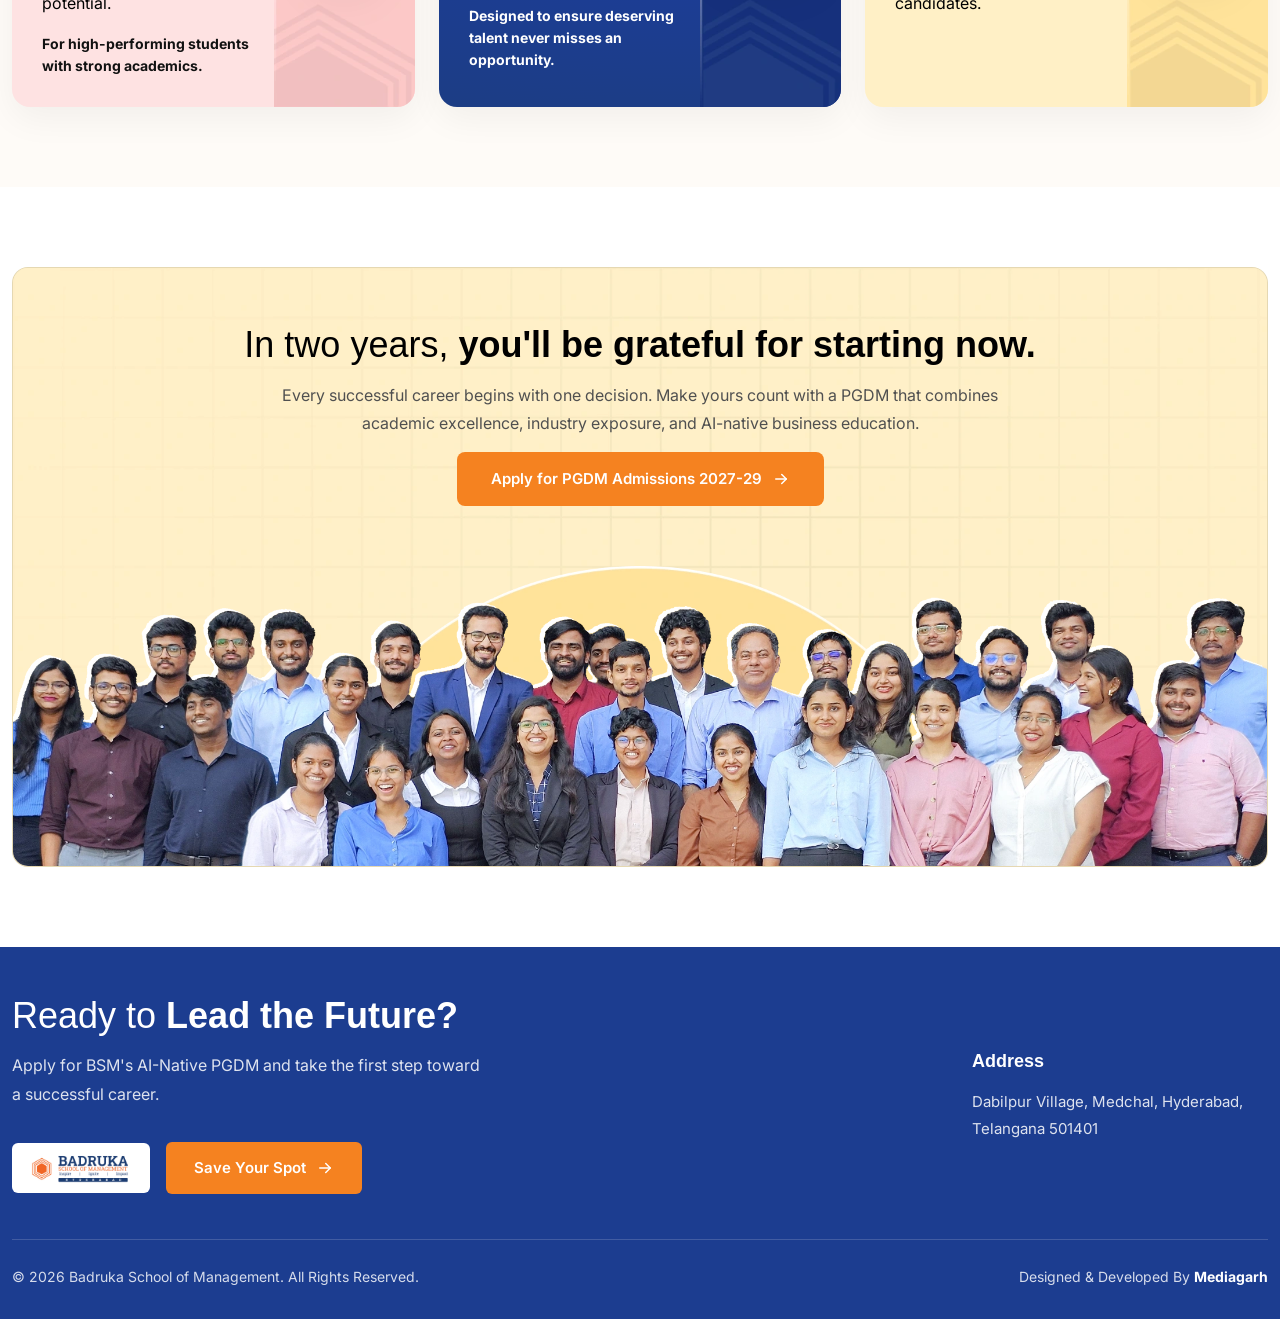
==== commit 368b0941: "add new changes" ====
--- a/index.html
+++ b/index.html
@@ -23,7 +23,7 @@
       <link rel="stylesheet" href="https://cdn.jsdelivr.net/npm/bootstrap@5.3.3/dist/css/bootstrap.min.css" />
     </noscript>
     <link rel="stylesheet" href="https://cdn.jsdelivr.net/npm/swiper@11/swiper-bundle.min.css" />
-    <link rel="stylesheet" href="css/style.css" />
+    <link rel="stylesheet" href="css/style.css?v=3" />
 
     <script defer>
       // Load scripts on interaction
@@ -414,32 +414,25 @@
     <section class="slb-section section-padding">
       <div class="container">
         <div class="row align-items-center g-4">
-          <div class="col-12 d-flex align-items-center justify-content-center flex-column text-center mb-5">
+          <div class="col-12 d-flex align-items-center justify-content-center flex-column text-center mb-4">
             <h2 class="section-title mb-2">What Sets <span>BSM</span> Apart</h2>
             <p class="slb-subtitle">The Six Bsm Differentiators</p>
           </div>
         </div>
-        <div class="row align-items-stretch g-4 g-md-3">
+        <div class="row align-items-stretch g-4 g-md-4">
           <!-- Left Side Image Area -->
-          <div class="col-lg-6 d-flex flex-column mb-3 mt-0">
+          <div class="col-lg-7 d-flex flex-column mb-lg-3 mb-5 mt-2">
             <div class="image-wrapper position-relative w-100">
               <!-- Orange Backing Accent (Top-Left Corner) -->
               <div class="orange-accent"></div>
 
               <!-- Main Image -->
               <div class="main-image-container position-relative aspect-ratio-36-37">
-                <img
-                  id="tab-img-back"
-                  src="images/Image.webp"
-                  alt=""
-                  aria-hidden="true"
-                  class="img-fluid rounded-4 max-height-800 h-100 tab-img-layer tab-img-layer--back"
-                />
                 <img
                   id="active-tab-img"
                   src="images/Image.webp"
                   alt="Badruka Campus"
-                  class="img-fluid rounded-4 max-height-800 h-100 tab-img-layer tab-img-layer--front"
+                  class="img-fluid rounded-4 max-height-800 h-100"
                 />
 
                 <!-- Bottom Floating Card -->
@@ -486,7 +479,7 @@
               </div>
             </div>
           </div>
-          <div class="col-lg-6">
+          <div class="col-lg-5">
             <div class="tabs-container d-flex flex-column gap-3" id="customTabList">
               <!-- Tab 01 -->
               <div class="tab-item active rounded-3 p-3" data-index="0" data-img="images/Image.webp">
@@ -2149,8 +2142,7 @@
   <script>
     document.addEventListener('DOMContentLoaded', function () {
       const tabs = document.querySelectorAll('.tab-item');
-      const activeImage = document.getElementById('active-tab-img'); // front layer
-      const backImage = document.getElementById('tab-img-back'); // back layer
+      const activeImage = document.getElementById('active-tab-img');
       let currentIndex = 0;
       const intervalTime = 4000; // 4 seconds delay for autoplay
       let autoPlayTimer;
@@ -2162,22 +2154,14 @@
         const selectedTab = tabs[index];
         selectedTab.classList.add('active');
 
-        // Crossfade: load new image on back layer, fade out front layer
-        const newImgSrc = selectedTab.getAttribute('data-img');
-
-        // 1. Put the new image on the back layer (instantly, hidden behind front)
-        backImage.src = newImgSrc;
-
-        // 2. Once back image is loaded, fade the front layer out to reveal it
-        backImage.onload = function () {
-          activeImage.classList.add('fade-out');
-
-          // 3. After fade completes, swap src to front, reset both layers
-          setTimeout(() => {
-            activeImage.src = newImgSrc;
-            activeImage.classList.remove('fade-out');
-          }, 460);
-        };
+        // Fade out effect on image before change
+        activeImage.classList.add('img-fade-out');
+
+        setTimeout(() => {
+          const newImgSrc = selectedTab.getAttribute('data-img');
+          activeImage.src = newImgSrc;
+          activeImage.classList.remove('img-fade-out');
+        }, 180);
 
         currentIndex = index;
       }
--- a/css/style.css
+++ b/css/style.css
@@ -5355,6 +5355,8 @@
   background: #fff;
   position: relative;
   overflow: hidden;
+  padding: 70px 0px 0px 0px;
+  min-height: 1150px;
 }
 
 /* ── SUBTITLE ── */
@@ -5896,6 +5898,14 @@
 }
 
 /* Image Crossfade Animation */
+.tab-img-wrap {
+  position: relative;
+  width: 100%;
+  height: 540px;
+  border-radius: 18px;
+  overflow: hidden;
+}
+
 .tab-img-layer {
   position: absolute;
   inset: 0;
@@ -5930,13 +5940,13 @@
 /* Floating Bottom Banner */
 .floating-banner {
   position: absolute;
-  bottom: -20px;
+  bottom: -6px;
   left: 50%;
   transform: translateX(-50%);
   width: 86%;
   background-color: #fff0c6;
   border: 1px solid #f8e3b6;
-  z-index: 2;
+  z-index: 3;
   padding: 20px;
 }
 
@@ -6047,7 +6057,7 @@
 /* Responsive Rules */
 @media (max-width: 991px) {
   .banner-text {
-    font-size: 16px;
+    font-size: 14px;
   }
 
   .tab-title {
@@ -6055,12 +6065,17 @@
   }
 
   .main-image-container img {
+    height: 380px;
+  }
+
+  .tab-img-wrap {
     height: 380px;
   }
 
   .floating-banner {
     width: 92%;
     font-size: 0.85rem;
+    bottom: -30px;
   }
 }
 
